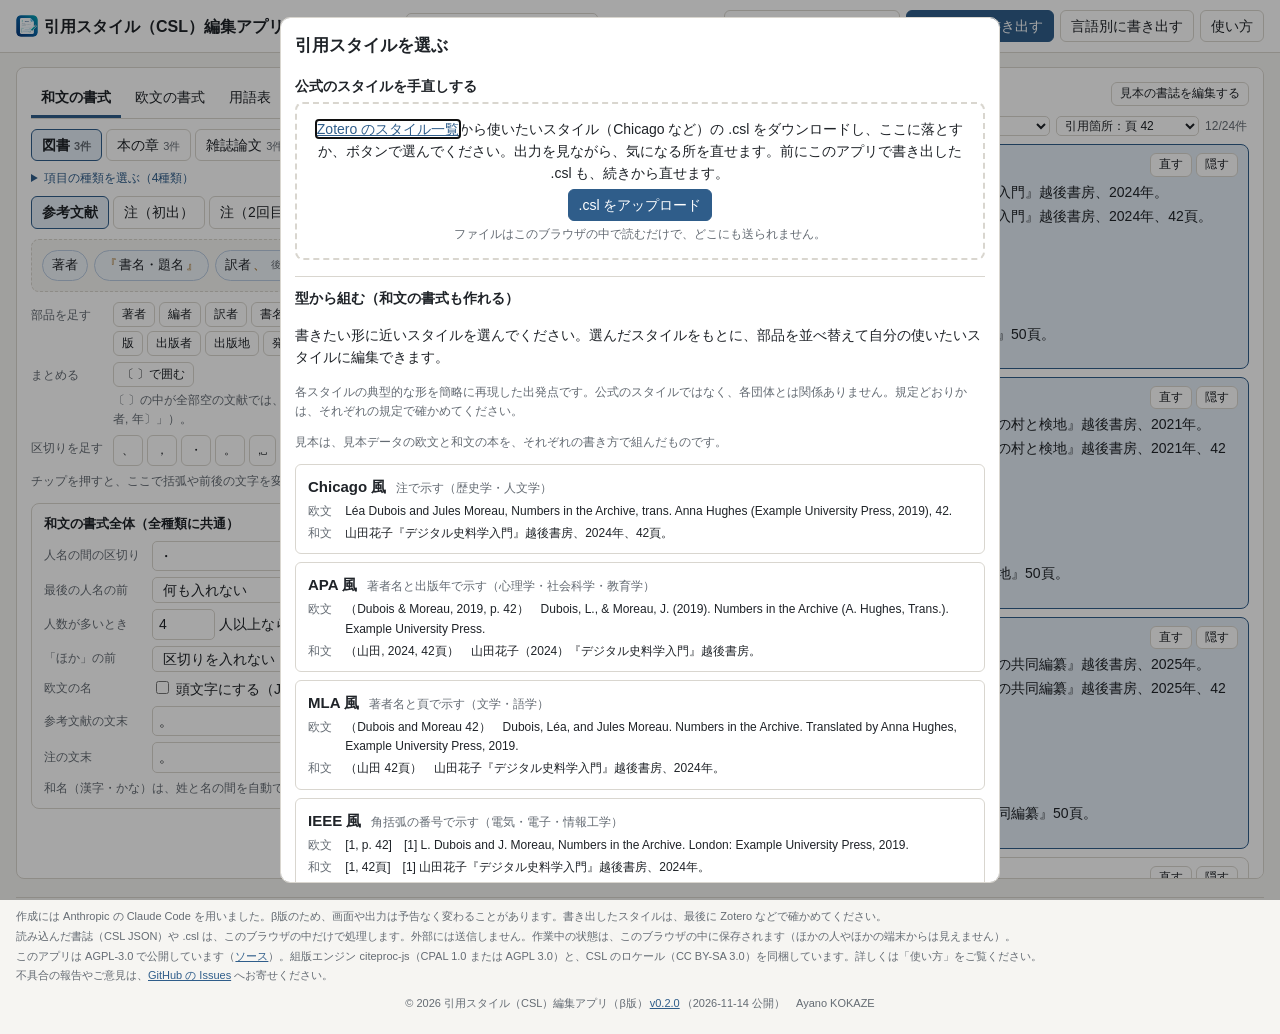
==== docs/index.html @ a0fafb73 "使い方をビルド不要の HTML ページ（docs/guide/）にし、v0.2.0 の五十音順に合わせる Marp の原稿は works 側のテーマが無いと組めず、Pages でも見られなかった。 d" ====
<!doctype html>
<html lang="ja">
<head>
<meta charset="utf-8">
<meta name="viewport" content="width=device-width, initial-scale=1">
<title>引用スタイル（CSL）編集アプリ（β版）</title>
<link rel="icon" type="image/svg+xml" href="[data-uri]">
<style>
:root {
  --bg: #f6f5f2;
  --panel: #ffffff;
  --ink: #1f2328;
  --muted: #646b73;
  --line: #d9d6cf;
  --accent: #2f5d8a;
  --accent-weak: #e3ecf5;
  --field: #eef3f8;
  --field-line: #b9cbe0;
  --sep: #f4efe4;
  --sep-line: #d8c9a6;
  --sel: #c2410c;
  --warn-bg: #fff4d6;
  --warn-ink: #7a5300;
  --err-bg: #fde8e8;
  --err-ink: #8a1f1f;
  --req: #c8102e;
  --ok: #2e7d4f;
  --aff: #9a5b00;
  font-family: "Hiragino Sans", "Hiragino Kaku Gothic ProN", "Noto Sans JP", "Yu Gothic UI", "Meiryo", sans-serif;
}
@media (prefers-color-scheme: dark) {
  :root {
    --bg: #1b1d20;
    --panel: #24272b;
    --ink: #e6e6e3;
    --muted: #a0a6ad;
    --line: #3a3e44;
    --accent: #7fb0e0;
    --accent-weak: #2a3846;
    --field: #263240;
    --field-line: #3f5a78;
    --sep: #3a3426;
    --sep-line: #6b5a35;
    --sel: #fb923c;
    --warn-bg: #3d3216;
    --warn-ink: #f3d27a;
    --err-bg: #452222;
    --err-ink: #f7b4b4;
    --req: #ff7a7a;
    --ok: #6fcf97;
    --aff: #f0b35a;
  }
}
* { box-sizing: border-box; }
body { margin: 0; background: var(--bg); color: var(--ink); font-size: 14px; line-height: 1.6; }
/* 中身が短いときもフッターを画面の下端に置く（長いときは中身の後ろに続く） */
body { min-height: 100vh; display: flex; flex-direction: column; }
body > main { flex: 1 0 auto; }
.site-footer { flex-shrink: 0; }
button, input, select { font: inherit; color: inherit; }
button {
  border: 1px solid var(--line); background: var(--panel); border-radius: 6px;
  padding: 4px 10px; cursor: pointer;
}
button:hover { border-color: var(--accent); }
button.primary { background: var(--accent); color: #fff; border-color: var(--accent); }
@media (prefers-color-scheme: dark) { button.primary { color: #10161c; } }
button:disabled { opacity: .45; cursor: default; }
input[type=text], input[type=number], select {
  border: 1px solid var(--line); background: var(--panel); border-radius: 5px; padding: 3px 6px;
}
input[type=number] { width: 4.5em; }
.muted { color: var(--muted); }
.small { font-size: 12px; }
code { background: var(--accent-weak); padding: 0 4px; border-radius: 3px; }

/* ---- 上の帯 ---- */
.topbar {
  display: flex; flex-wrap: wrap; align-items: center; gap: 10px 18px;
  padding: 10px 16px; background: var(--panel); border-bottom: 1px solid var(--line);
  position: sticky; top: 0; z-index: 5;
}
.brand { display: flex; flex-direction: column; line-height: 1.25; }
.brand-name { font-weight: 700; font-size: 16px; }
button.brand-name { border: none; background: none; padding: 0; color: inherit; cursor: pointer; text-align: left; }
.bib-order { margin: 10px 0; font-size: 13px; }
.bib-order summary { cursor: pointer; }
.bib-order ol { margin: 6px 0; padding-left: 2em; line-height: 1.6; }
.stack { display: flex; flex-direction: column; gap: 2px; }
.sub-author { display: flex; flex-wrap: wrap; gap: 4px; align-items: center; }
.sub-author input { width: 8em; }
.brand-icon { width: 22px; height: 22px; vertical-align: -5px; margin-right: 6px; border-radius: 5px; }
button.brand-name:hover { color: var(--accent); }
.beta { display: inline-block; margin-left: 4px; padding: 0 6px; border-radius: 4px; background: var(--warn-bg); color: var(--warn-ink); font-size: 11px; font-weight: 600; vertical-align: 2px; }
.brand-sub { font-size: 11px; color: var(--muted); }
.style-title { display: flex; align-items: center; gap: 6px; font-size: 12px; color: var(--muted); }
.style-title input { width: 16em; color: var(--ink); }
.style-title input.bad { background: var(--err-bg); color: var(--err-ink); }
.title-msg { color: var(--err-ink); }
.actions { display: flex; flex-wrap: wrap; gap: 6px; margin-left: auto; }

/* ---- フッター ---- */
.site-footer { margin: 4px 16px 0; padding: 10px 0 20px; border-top: 1px solid var(--line); font-size: 11px; color: var(--muted); line-height: 1.6; }
.site-footer p { margin: 0 0 2px; }
.site-footer b { color: var(--ink); font-weight: 600; }
.site-footer .copyright { text-align: center; margin-top: 10px; }
.link-btn { border: none; background: none; padding: 0 2px; font: inherit; color: var(--accent); cursor: pointer; text-decoration: underline; }
.changelog h3 { font-size: 15px; margin: 14px 0 4px; }
.changelog h4 { font-size: 13px; margin: 10px 0 2px; color: var(--muted); }
.changelog p, .changelog li { font-size: 13px; line-height: 1.6; }
.changelog ul { margin: 2px 0; padding-left: 1.4em; }
.site-footer a, .drop-zone a { color: var(--accent); }

/* ---- 2段組 ---- */
.layout { display: grid; grid-template-columns: minmax(0, 1.05fr) minmax(0, 1fr); align-content: start; gap: 14px; padding: 14px 16px; }
@media (max-width: 900px) { .layout { grid-template-columns: 1fr; } }
.editor, .preview { background: var(--panel); border: 1px solid var(--line); border-radius: 8px; padding: 12px 14px; min-width: 0; }
.preview { align-self: start; position: sticky; top: 72px; max-height: calc(100vh - 88px); overflow: auto; }
@media (max-width: 900px) { .preview { position: static; max-height: none; } }
.preview-head { display: flex; flex-wrap: wrap; align-items: baseline; gap: 6px 10px; }
.preview-head button { white-space: nowrap; }
.preview-head .filter { order: 10; flex-basis: 100%; }
.preview-head h2 { font-size: 15px; margin: 0 0 6px; }
h3 { font-size: 13px; margin: 14px 0 6px; }

/* ---- タブ ---- */
.panel-tabs, .type-tabs, .seg { display: flex; flex-wrap: wrap; gap: 4px; }
.panel-tabs { border-bottom: 1px solid var(--line); margin-bottom: 10px; }
.panel-tabs button {
  border: none; border-bottom: 3px solid transparent; border-radius: 0; background: none; padding: 6px 10px;
}
.panel-tabs button[aria-selected=true] { border-bottom-color: var(--accent); font-weight: 700; }
.seg button[aria-pressed=true], .type-tabs button[aria-pressed=true] {
  background: var(--accent-weak); border-color: var(--accent); font-weight: 600;
}
.type-tabs { margin: 0 0 8px; }
.seg { margin: 0 0 10px; }
.count { display: inline-block; min-width: 1.4em; margin-left: 4px; font-size: 11px; color: var(--muted); }

/* ---- チップ ---- */
.chip-row {
  display: flex; flex-wrap: wrap; align-items: center; gap: 6px; min-height: 52px;
  padding: 10px; border: 1px dashed var(--line); border-radius: 8px; background: var(--bg);
}
.chip {
  display: inline-flex; align-items: center; gap: 2px; padding: 4px 9px; border-radius: 16px;
  border: 1px solid var(--field-line); background: var(--field); cursor: grab; user-select: none; font-size: 13px;
}
.chip.sep { border-color: var(--sep-line); background: var(--sep); border-radius: 4px; padding: 4px 7px; font-family: ui-monospace, "SFMono-Regular", Menlo, monospace; }
.chip.idle { opacity: .4; text-decoration: line-through; }
.chip.selected { outline: 2px solid var(--sel); outline-offset: 1px; }
.chip.drop-before { box-shadow: -4px 0 0 var(--sel); }
.chip.drop-after { box-shadow: 4px 0 0 var(--sel); }
.chip .aff { color: var(--aff); }
.chip .tag { font-size: 10px; color: var(--muted); margin-left: 3px; }
.chip .it { font-style: italic; }
.empty-row { color: var(--muted); font-size: 12px; }

.palette { margin-top: 10px; display: grid; grid-template-columns: auto 1fr; gap: 6px 10px; align-items: start; }
.palette .lbl { font-size: 12px; color: var(--muted); padding-top: 4px; white-space: nowrap; }
.palette .btns { display: flex; flex-wrap: wrap; gap: 4px; }
.palette button { font-size: 12px; padding: 2px 8px; }
.palette input { width: 6em; }

.detail { margin-top: 12px; border: 1px solid var(--line); border-radius: 8px; padding: 10px 12px; }
.detail-head { display: flex; align-items: center; gap: 8px; margin-bottom: 8px; }
.detail-head b { font-size: 14px; }
.detail-head .spacer { flex: 1; }
.form-grid { display: grid; grid-template-columns: max-content 1fr; gap: 6px 12px; align-items: center; }
.form-grid > label:nth-child(odd) { font-size: 12px; color: var(--muted); }
.hint { font-size: 12px; color: var(--muted); margin: 6px 0 0; }

.card { border: 1px solid var(--line); border-radius: 8px; padding: 10px 12px; margin-top: 12px; }
.card h3 { margin-top: 0; }

/* ---- 用語表 ---- */
table.terms { border-collapse: collapse; width: 100%; }
table.terms th, table.terms td { border-bottom: 1px solid var(--line); padding: 4px 6px; text-align: left; }
table.terms th { font-size: 12px; color: var(--muted); font-weight: 600; }
table.terms input { width: 100%; }

/* ---- プレビュー ---- */
.item {
  border: 1px solid var(--line); border-radius: 8px; padding: 8px 10px; margin-top: 8px; cursor: pointer;
}
.item:hover { border-color: var(--accent); }
.item.current { border-color: var(--accent); background: var(--accent-weak); }
.item .meta { display: flex; flex-wrap: wrap; gap: 4px; margin-bottom: 4px; }
.badge { font-size: 11px; padding: 0 6px; border-radius: 10px; border: 1px solid var(--line); color: var(--muted); }
.badge.sys-ja { border-color: var(--field-line); }
.badge.sys-en { border-color: var(--sep-line); }
.out { display: grid; grid-template-columns: 9.5em 1fr; gap: 2px 8px; }
.out .k { font-size: 11px; color: var(--muted); padding-top: 2px; }
/* 注の見本の行は、名前の下に引いた箇所（42頁など）を添える */
.out .k .at { display: block; white-space: nowrap; }
.out .v { overflow-wrap: anywhere; }
.warn { background: var(--warn-bg); color: var(--warn-ink); border-radius: 5px; padding: 3px 8px; font-size: 12px; margin-top: 4px; }
.error { background: var(--err-bg); color: var(--err-ink); border-radius: 6px; padding: 6px 10px; font-size: 12px; white-space: pre-wrap; }

/* ---- ダイアログ ---- */
dialog { border: 1px solid var(--line); border-radius: 10px; background: var(--panel); color: var(--ink); max-width: 720px; width: calc(100% - 32px); }
dialog::backdrop { background: rgba(0, 0, 0, .35); }
dialog h2 { font-size: 17px; margin: 0 0 8px; }
.dlg-actions { display: flex; justify-content: flex-end; margin-top: 12px; }
.starter-list { display: grid; gap: 8px; }
.starter-list button { text-align: left; padding: 10px 12px; }
.starter-list b { display: block; font-size: 15px; }
.starter-list .how { font-size: 12px; font-weight: 400; color: var(--muted); margin-left: 10px; }
.starter-list .ex { display: grid; grid-template-columns: 2.6em 1fr; gap: 6px; font-size: 12px; margin-top: 3px; }
.starter-list .ex-k { color: var(--muted); }
.help-steps li { margin-bottom: 6px; }
.toast {
  position: fixed; bottom: 18px; left: 50%; transform: translateX(-50%); background: var(--ink); color: var(--panel);
  padding: 8px 16px; border-radius: 6px; font-size: 13px; z-index: 20;
}
.dlg-sec { font-size: 14px; margin: 16px 0 4px; padding-top: 10px; border-top: 1px solid var(--line); }
dialog form > .dlg-sec:first-of-type { border-top: none; padding-top: 0; }
.drop-zone { border: 2px dashed var(--line); border-radius: 8px; padding: 10px 14px; text-align: center; }
.drop-zone p { margin: 4px 0; }
.drop-zone.over { border-color: var(--accent); background: var(--accent-weak); }
.panel-tabs button.add-lang { margin-left: auto; color: var(--accent); font-size: 12px; }
.lang-list { margin: 6px 0; padding-left: 1.2em; }
.lang-list li { margin: 3px 0; }
.lang-add { margin-top: 6px; }
.preview-head .spacer, .item .meta .spacer { flex: 1; }
.small-btn { font-size: 12px; padding: 1px 8px; }
.item .meta { align-items: center; }
.item-grid { margin-top: 6px; }
.item-grid textarea { font: inherit; color: inherit; background: var(--panel); border: 1px solid var(--line); border-radius: 5px; padding: 3px 6px; width: 100%; resize: vertical; }
.item-grid input[type=text] { width: 100%; }
.item-grid [hidden] { display: none; }
.item-grid label.req::after { content: ' *'; color: var(--req); font-weight: 700; }
.req-mark { color: var(--req); font-weight: 700; }
.item-grid input.bad, .item-grid textarea.bad { background: var(--err-bg); border-color: var(--req); }
.item-list { display: flex; flex-direction: column; gap: 4px; max-height: 60vh; overflow: auto; margin-top: 6px; }
.item-pick { text-align: left; font-size: 13px; }
.item-pick.is-hidden { opacity: .6; }
.dlg-actions .spacer { flex: 1; }
.import-row { display: flex; align-items: center; gap: 10px; flex-wrap: wrap; margin: 6px 0 4px; }
.split-list { display: flex; flex-direction: column; gap: 6px; margin: 8px 0; }
.split-list label { display: flex; gap: 6px; align-items: baseline; }
.hidden-items { margin-top: 10px; font-size: 12px; }
.hidden-items summary { cursor: pointer; color: var(--muted); }
.hidden-items ul { list-style: none; padding: 0; margin: 6px 0 0; display: flex; flex-direction: column; gap: 4px; }
.hidden-items li { display: flex; align-items: center; justify-content: space-between; gap: 8px; }
.dlg-actions { gap: 6px; }
.filter { font-size: 12px; display: flex; flex-wrap: wrap; align-items: center; gap: 6px; }
.small-sel { font-size: 12px; padding: 1px 4px; }
.item[hidden] { display: none; }
.type-pick { flex-basis: 100%; margin-top: 4px; font-size: 12px; }
.type-pick summary { cursor: pointer; color: var(--accent); }
.type-check-grid { display: grid; grid-template-columns: repeat(auto-fill, minmax(11em, 1fr)); gap: 4px 12px; margin: 4px 0 6px; }
.type-check { display: flex; align-items: flex-start; gap: 4px; line-height: 1.4; }
.type-check input { margin-top: 2px; }
.type-note { display: block; font-size: 10.5px; color: var(--muted); }
.chip.grp { border-color: var(--sel); background: transparent; border-radius: 4px; padding: 4px 6px; color: var(--sel); font-weight: 700; }
.palette .hint { margin: 0; align-self: center; }
.chip.grp .grp-mark { font-size: 11px; }

/* ---- 公式のスタイルの手直し ---- */
.item.off .cslseg { cursor: pointer; border-radius: 3px; }
.item.off .cslseg:hover { background: var(--accent-weak); }
.item.off .cslseg.hl { background: var(--warn-bg); color: var(--warn-ink); box-shadow: 0 0 0 1px var(--warn-ink) inset; }
.item.off { cursor: default; }
.off-source { margin-bottom: 10px; }
.mode-tab { font-weight: 700; }
.tab-gap { display: inline-block; width: 1px; height: 1.4em; background: var(--line); margin: 0 6px; vertical-align: middle; }
.rebuild-banner { border: 1px solid var(--line); border-radius: 6px; padding: 8px 10px; background: var(--panel); }
.rebuild-diffs summary { cursor: pointer; font-size: 13px; margin: 4px 0; }
.rebuild-diff { border-top: 1px solid var(--line); padding: 6px 0; font-size: 13px; overflow-wrap: anywhere; }
.off-empty { border: 1px dashed var(--line); border-radius: 8px; padding: 10px 12px; margin: 8px 0 14px; }
.off-crumbs { display: flex; flex-wrap: wrap; align-items: center; gap: 2px; margin: 6px 0 2px; font-size: 12px; }
.off-crumbs .crumb { border: 1px solid var(--line); background: var(--panel); border-radius: 4px; padding: 1px 6px; font-size: 12px; }
.off-crumbs .crumb.on { border-color: var(--accent); background: var(--accent-weak); font-weight: 600; }
.off-actions { display: flex; flex-wrap: wrap; gap: 6px; margin: 10px 0 4px; }
.off-actions .danger { color: var(--err-ink); }
.off-edits { list-style: none; padding: 0; margin: 4px 0 8px; display: flex; flex-direction: column; gap: 4px; font-size: 13px; }
.off-edits li { display: flex; align-items: center; justify-content: space-between; gap: 8px; }

</style>
</head>
<body>
<header class="topbar">
  <div class="brand">
    <button id="btnBrand" type="button" class="brand-name" title="引用スタイルを選び直す（いまの編集は置き換わります）"><img class="brand-icon" src="[data-uri]" alt="" width="22" height="22">引用スタイル（CSL）編集アプリ <span class="beta">β版</span></button>
  </div>
  <label class="style-title">スタイル名
    <input id="styleTitle" type="text" placeholder="例：thesis_japanese_history" spellcheck="false" autocomplete="off">
    <span id="styleTitleMsg" class="title-msg" hidden></span>
  </label>
  <div class="actions">
    <button id="btnStarter" type="button" title="型を選ぶか、前に書き出した .csl を読み込みます（いまの編集は置き換わります）">引用スタイルを選び直す</button>
    <button id="btnExport" type="button" class="primary" title="和文と欧文を1つのスタイルで書き分けます（Zotero、LaTeX の citeproc-lua など）">多言語版を書き出す</button>
    <button id="btnExportSplit" type="button" title="書式ごとに別のスタイルを作ります（多言語に対応しないソフト向け）">言語別に書き出す</button>
    <button id="btnHelp" type="button">使い方</button>
  </div>
  <input id="fileItems" type="file" accept=".json,application/json" hidden>
  <input id="fileCsl" type="file" accept=".csl,.xml" hidden>
</header>

<main class="layout">
  <section class="editor" aria-label="書式の編集">
    <nav class="panel-tabs" id="panelTabs" role="tablist"></nav>
    <div id="panelBody"></div>
  </section>

  <section class="preview" aria-label="プレビュー">
    <div class="preview-head">
      <h2>プレビュー</h2>
      <span id="dataSource" class="muted"></span>
      <span class="spacer"></span>
      <span id="previewFilter" class="filter"></span>
      <button id="btnResetItems" type="button" class="small-btn" hidden>見本に戻す</button>
      <button id="btnAddItem" type="button" class="small-btn">見本の書誌を編集する</button>
    </div>
    <div id="previewError" class="error" hidden></div>
    <div id="previewList"></div>
  </section>
</main>

<footer class="site-footer">
  <p>作成には Anthropic の Claude Code を用いました。β版のため、画面や出力は予告なく変わることがあります。書き出したスタイルは、最後に Zotero などで確かめてください。</p>
  <p>読み込んだ書誌（CSL JSON）や .csl は、このブラウザの中だけで処理します。外部には送信しません。作業中の状態は、このブラウザの中に保存されます（ほかの人やほかの端末からは見えません）。</p>
  <p>このアプリは AGPL-3.0 で公開しています（<a href="https://github.com/ayanosk/csl-editor">ソース</a>）。組版エンジン citeproc-js（CPAL 1.0 または AGPL 3.0）と、CSL のロケール（CC BY-SA 3.0）を同梱しています。詳しくは「使い方」をご覧ください。</p>
  <p>不具合の報告やご意見は、<a href="https://github.com/ayanosk/csl-editor/issues" target="_blank" rel="noopener">GitHub の Issues</a> へお寄せください。</p>
  <p class="copyright">© 2026 引用スタイル（CSL）編集アプリ（β版）<button id="btnChangelog" type="button" class="link-btn" title="更新履歴を見る">v0.2.0</button>（2026-11-14 公開）　Ayano KOKAZE</p>
</footer>

<dialog id="dlgStarter">
  <form method="dialog">
    <h2>引用スタイルを選ぶ</h2>
    <h3 class="dlg-sec">公式のスタイルを手直しする</h3>
    <div id="cslDrop" class="drop-zone">
      <p><a href="https://www.zotero.org/styles" target="_blank" rel="noopener">Zotero のスタイル一覧</a>から使いたいスタイル（Chicago など）の .csl をダウンロードし、ここに落とすか、ボタンで選んでください。出力を見ながら、気になる所を直せます。前にこのアプリで書き出した .csl も、続きから直せます。</p>
      <button id="btnDlgLoadCsl" type="button" class="primary">.csl をアップロード</button>
      <p class="muted small">ファイルはこのブラウザの中で読むだけで、どこにも送られません。</p>
    </div>
    <h3 class="dlg-sec">型から組む（和文の書式も作れる）</h3>
    <p>書きたい形に近いスタイルを選んでください。選んだスタイルをもとに、部品を並べ替えて自分の使いたいスタイルに編集できます。</p>
    <p class="muted small">各スタイルの典型的な形を簡略に再現した出発点です。公式のスタイルではなく、各団体とは関係ありません。規定どおりかは、それぞれの規定で確かめてください。</p>
    <p class="muted small">見本は、見本データの欧文と和文の本を、それぞれの書き方で組んだものです。</p>
    <div id="starterList" class="starter-list"></div>
    <p class="muted small">どちらを選んでも、いまの編集は置き換わります。</p>
    <div class="dlg-actions"><button value="cancel">閉じる</button></div>
  </form>
</dialog>

<dialog id="dlgItemList">
  <form method="dialog">
    <h2 id="itemListTitle">見本の書誌を編集する</h2>
    <h3 class="dlg-sec">Zotero から自分の文献を取り込む</h3>
    <ol class="help-steps">
      <li>Zotero で使いたい文献を選び（Ctrl か ⌘ を押しながらで複数）、右クリックして「選択された項目をエクスポート...」を選びます。</li>
      <li>形式で「CSL JSON」を選んで保存します。文献のデータを、書式を付けずにそのまま書き出す形式で、Zotero が引用を組むときに使うのと同じ形です。</li>
      <li>下の「ファイルを選ぶ」で、保存したファイル（.json）を選びます。</li>
    </ol>
    <p class="import-row"><button type="button" id="btnPickItems" class="primary">ファイルを選ぶ</button>
      <span class="muted small">いまの文献と入れ替わります。ファイルはこのブラウザの中で読むだけで、どこにも送られません。</span></p>
    <h3 class="dlg-sec">文献を選んで直す</h3>
    <p class="hint">自分の分野の書誌に近づけると、プレビューでそのまま確かめられます。直した内容はこのブラウザの中にだけ保存され、Zotero のデータは変わりません。</p>
    <div id="itemList" class="item-list"></div>
    <div class="dlg-actions"><button type="button" id="btnNewItem">＋ 新しく入れる</button><span class="spacer"></span><button value="cancel">閉じる</button></div>
  </form>
</dialog>

<dialog id="dlgSplit">
  <form method="dialog">
    <h2>言語別に書き出す</h2>
    <p class="hint">書式ごとに、別々のスタイル（.csl）を作ります。pandoc など、言語による書き分けに対応しないソフトでも使えます。ただし1つのスタイルはすべての文献をその書式で組むので、和文と欧文が混ざった文献リストには「多言語版」を使ってください。Zotero では、多言語版でも和文と欧文を書き分けられます。</p>
    <div id="splitList" class="split-list"></div>
    <p id="splitFiles" class="hint"></p>
    <div class="dlg-actions"><button value="cancel">やめる</button><button type="button" id="btnDoSplit" class="primary">書き出す</button></div>
  </form>
</dialog>

<dialog id="dlgItem">
  <form method="dialog" id="itemForm"></form>
</dialog>

<dialog id="dlgChangelog">
  <form method="dialog">
    <h2>更新履歴</h2>
    <div class="changelog"><p>このアプリの版ごとの変更を記録します。新しい版が上です。</p>
<p><b>版の付け方</b>：β版の間は <code>0.機能.修正</code> とします。機能を足したら真ん中の数字を、不具合の修正だけなら末尾の数字を上げます。β版を外すときに <code>1.0.0</code> にします。アプリのフッターに出る版と日付は、この一覧のいちばん上の版から取ります。</p>
<h3>v0.2.0　2026-11-14</h3>
<h4>追加</h4>
<ul><li>
<b>五十音順に並べる</b>：和文の文献を、Zotero の「その他（Extra）」欄の1行目に入れた読みで並べる設定（全体の設定 → 参考文献の並び）。欧文の文献は Extra 欄を見ずに著者名で並べる。読みがない、または1行目が読みでない文献には、プレビューで警告を出す。
</li><li>
<b>参考文献の並び順を見る</b>：プレビューの下に、組版エンジンが並べた順の一覧を出す。
</li><li>
文献の編集画面に「その他（Extra）」欄。見本の和文の文献に読みを入れた。
</li></ul>
<h3>v0.1.0　2026-11-13</h3>
<p>β版として初めて公開した版です。</p>
<h4>できること</h4>
<ul><li>
<b>型から組む</b>：Chicago 風・APA 風・MLA 風・IEEE 風の4つの型から始め、資料の種類（図書・本の章・雑誌論文・ウェブページなど）ごとに、参考文献と注（または本文中の引用）の並びを部品（チップ）で作る。
</li><li>
<b>和文と欧文の書き分け</b>：和文・欧文（とフランス語など足した言語）で別々の書式を持ち、Zotero の「言語」欄で振り分ける。多言語版（1つのスタイルで書き分ける）と、言語別（書式ごとに1つずつ）の2通りで書き出せる。
</li><li>
<b>公式のスタイルを手直しする</b>：Zotero のスタイル一覧の .csl を読み込んで直す。
<ul><li>
微調整：出力を押して、元の書き方にそのまま手を入れる。
</li><li>
大幅修正：元のスタイルを部品に移し、資料の種類ごとに自由に組み直す。和文の書式も入るので多言語版にできる。元のスタイルとの一致を見本ごとに示し、作者・ライセンスの表示と元のスタイルの記録（template）を保つ。
</li></ul>
</li><li>
<b>自分の文献で試す</b>：Zotero から書き出した書誌（CSL JSON）を読み込んでプレビューする。
</li><li>
<b>2回目以降の注</b>：直前と同じ文書（同上）と、別の文書を挟んだ場合（短縮形）を書き分ける。
</li><li>
<b>引用箇所</b>：頁のほか、章・節（第二章、2章2節なども）で組む。
</li><li>
<b>細かな設定</b>：「ほか」の前の区切り、欧文の姓（大文字・スモールキャピタル）、同じ著者の2件目以降（——— など）、DOI の書き方、頁の範囲の区切り、用語表。
</li></ul>
<h4>公開までの経過</h4>
<ul><li>
2026-11-12：型から組む版を作る。引用箇所を章・節でも組めるようにする。公式のスタイルを手直しする仕組み（微調整）を作る。
</li><li>
2026-11-13：大幅修正、アイコン、フッターの表示、問い合わせ先（Issues）を加え、全体の重複を整理する。
</li></ul></div>
    <p class="muted small">この HTML を組んだ日：2026-11-18。不具合の報告やご意見は、<a href="https://github.com/ayanosk/csl-editor/issues" target="_blank" rel="noopener">GitHub の Issues</a> へお寄せください。</p>
    <div class="dlg-actions"><button value="cancel">閉じる</button></div>
  </form>
</dialog>

<dialog id="dlgHelp">
  <form method="dialog">
    <h2>使い方</h2>
    <p>画面の図つきの説明は、<a href="https://ayanosk.github.io/csl-editor/guide/" target="_blank" rel="noopener">使い方のページ</a>にあります。</p>
    <ol class="help-steps">
      <li><b>公式のスタイルを手直しする</b>：<a href="https://www.zotero.org/styles" target="_blank" rel="noopener">Zotero のスタイル一覧</a>からダウンロードした .csl を、最初の画面でアップロードします。左の上で「微調整」と「大幅修正」を選べます。<b>微調整</b>では、元のスタイルの書き方にそのまま手を入れます。右のプレビューで直したい箇所を押すと、その部品と、同じ部品から出ている所がすべて光り、左で前後の文字・区切り・斜体などを直したり、出さないようにしたり、隣の部品と入れ替えたりできます。手を入れた箇所は一覧になり、1件ずつ元に戻せます。<b>大幅修正</b>では、元のスタイルを部品（チップ）に移し、下の「部品を並べる」と同じように、資料の種類ごとに部品を足したり並べ替えたりできます。和文の書式も入るので、多言語版を作れます。元のスタイルと出力が違う見本は、上の帯に一覧で出ます。元のスタイルの手を入れていない部分は、そのまま残ります。</li>
      <li><b>引用スタイルを選ぶ</b>：最初に開く画面です（あとから「引用スタイルを選び直す」かアプリ名を押すと、また開きます。いまの編集は置き換わります）。Chicago 風・APA 風・MLA 風・IEEE 風から、書きたい形に近いものを選びます。各スタイルの典型的な形を簡略に再現した出発点です。公式のスタイルではなく、各団体とは関係ありません。規定どおりかは、それぞれの規定で確かめてください。前に書き出した .csl があれば、それを読み込んで続きから直せます。</li>
      <li><b>自分の文献で試す</b>：プレビューの「見本の書誌を編集する」から、Zotero の文献を取り込めます。Zotero で文献を選んで右クリック →「選択された項目をエクスポート...」→ 形式「CSL JSON」で保存したファイルを選ぶと、自分の文献でプレビューできます。読み込まなければ見本データで練習できます。プレビューの「見本の書誌を編集する」で文献を選んで直すことも、新しく入れることもできます。各文献の「直す」でも書き換えられます。「隠す」はその文献をプレビューに出さないだけで、データは残ります（プレビューの下の「隠した文献」から戻せます）。「参考文献を作成」でコピーした文章は使えません（整形済みの文字なので、組み直せないため）。</li>
      <li><b>部品を並べる</b>：左の「和文の書式」「欧文の書式」で、資料の種類ごとに部品（チップ）を並べます。チップはドラッグか ← → で動かせます。押すと、括弧や前後の文字を変えられます。資料の種類は、図書・本の章・雑誌論文・ウェブページが既定です。学位論文や新聞記事などを別の並びで組みたいときは、「項目の種類を選ぶ」でチェックを入れます。チェックの無い種類は「その他」の並びで組みます。</li>
      <li><b>区切り</b>：チップの間には区切り（、 , . など）を置きます。区切りは両側に部品があるときだけ出ます。部品が空の文献では、<b>その部品と、その前の区切りが消えます</b>。</li>
      <li><b>まとめる</b>：「〔 〕で囲む」で部品をまとめると、中が全部空の文献では、まとまりごと消えます。たとえば「書名. 〔訳者, 出版者, 年〕」とまとめれば、訳者のいない本でも「書名. 出版者, 年」になります。括弧（ ）は、まとまりの前後に付けると、中身が無いときに空の括弧が残りません。Zotero の公開スタイルも、同じ仕組み（CSL の group）で空欄を処理しています。</li>
      <li><b>書き出す</b>：スタイル名は半角の英字・数字と <code>_</code> <code>-</code> <code>.</code> <code>( )</code> と空白で付けます（日本語は使えません）。型から始めたときのスタイル名は My_Chicago_style のようになります。前に書き出した .csl を読み込むと、ファイル名に _edited を付けた名前になり、ID も新しくなります（Zotero では元のスタイルと別に入ります。_edited の付いたものをもう一度読み込んで直したときは、名前も ID もそのままなので、Zotero では同じスタイルの更新になります）。ふつうは「多言語版を書き出す」で、和文と欧文を1つのスタイルで書き分けます。Zotero でも、文献の「言語」欄に <code>ja</code> や <code>en</code> が入っていれば、そのまま書き分けます（入れるときに確認の画面が出る場合があります。OK で入れられます）。言語による書き分けに対応しないソフト（pandoc など）で使うときは「言語別に書き出す」で、書式ごとのスタイルを作ります（2つ以上選ぶと zip にまとめます）。保存したら、Zotero の 設定 → 引用 →「＋」から入れます。</li>
    </ol>
    <h3>和文と欧文</h3>
    <p>どちらの書式で組むかは、Zotero の「言語」欄で決まります。<code>ja</code> なら和文、<code>en</code> <code>fr</code> <code>de</code> などなら欧文です。欄が空の文献は和文の書式で組みます。プレビューに警告が出たら、Zotero で言語欄を直してください。</p>
    <p>多言語版は、Zotero（Word・Google ドキュメントのプラグイン）でも、LaTeX の citation-style-language パッケージ（citeproc-lua）でも、言語欄に従って書き分けます。pandoc は言語による書き分けを読めないので、「言語別に書き出す」で作ったスタイルを使います。</p>
    <p>英語は「欧文の書式」が既定です。フランス語の文献は « » や「et」で組みたい、など言語ごとに変えたいときは、「＋ 言語ごとの書式」から言語コード（<code>fr</code> <code>de</code> など）を入れて足します。その言語の文献だけが、足した書式で組まれます。</p>
    <h3>2回目以降の注</h3>
    <p>注形式では、「注（2回目以降）」と「注（直前と同じ文書）」の並びを別に作れます。間に別の注を挟んで同じ文書を引くと短縮形（山田『デジタル史料学入門』50頁）、直前の注と同じ文書なら「同上」（頁も同じなら「同上。」、頁が違えば「同上、45頁。」）になります。短縮形の題名には Zotero の「短いタイトル」欄が使われます。書き分けは「全体の設定」で切れます。</p>
    <h3>五十音順に並べる</h3>
    <p>Zotero には読みの欄がないので、「その他（Extra）」欄で代用します。和文の文献の Extra 欄の<b>1行目</b>に、著者の読みをひらがなで入れ（例：<code>やまだ はなこ</code>）、「全体の設定」の「参考文献の並び」で「読みで五十音順に並べる」を選びます。Extra 欄は、組版エンジンには CSL の <code>note</code> として渡ります。</p>
    <ul>
      <li>読みのない和文の文献は、読みのある文献の後ろに、著者名の文字コード順で並びます。プレビューに警告が出ます。</li>
      <li>Extra 欄の1行目に別の文字（<code>Citation Key: …</code> など）があると、その文字で並びます。<code>original-date: 1990</code> のような CSL の変数の行は、先にあっても飛ばされます。</li>
      <li>欧文の文献は、Extra 欄を見ずに著者名で並べます。</li>
      <li>並び順は、プレビューの下の「参考文献の並び順を見る」で確かめられます。</li>
    </ul>
    <h3>CSL ではできないこと</h3>
    <ul>
      <li><b>読みの欄を持つこと</b>：Zotero と CSL には読みの欄がないので、上のように Extra 欄で代用します（読みを持てる Jurism という派生版もあります）。</li>
    </ul>
    <h3>このアプリについて</h3>
    <p class="muted small">組版エンジンは citeproc-js 2.4.63（© 2009-2019 Frank Bennett、CPAL 1.0 または AGPL 3.0 の選択）。Zotero が中で使っているのと同じ版のエンジンですが、Zotero 側で手が入っているので、細かい出力が違うことがあります。最後は Zotero に入れて確かめてください。ロケールは CSL プロジェクトの locales-*.xml（日・英・仏・独・伊・西・蘭・葡・羅・露、CC BY-SA 3.0）。ライセンスの全文と、埋め込んだソースは、この HTML ファイルの中にそのまま入っています。作業中の状態はこのブラウザの中にだけ保存され、どこにも送られません。</p>
    <div class="dlg-actions"><button value="cancel">閉じる</button></div>
  </form>
</dialog>

<script>
/*
citeproc-js 2.4.63 (https://github.com/Juris-M/citeproc-js)

	Copyright (c) 2009-2019 Frank Bennett

	This program is free software: you can redistribute it and/or
	modify it under EITHER

      * the terms of the Common Public Attribution License (CPAL) as
	    published by the Open Source Initiative, either version 1 of
	    the CPAL, or (at your option) any later version; OR

      * the terms of the GNU Affero General Public License (AGPL)
        as published by the Free Software Foundation, either version
        3 of the AGPL, or (at your option) any later version.

	This program is distributed in the hope that it will be useful,
	but WITHOUT ANY WARRANTY; without even the implied warranty of
	MERCHANTABILITY or FITNESS FOR A PARTICULAR PURPOSE.  See the GNU
	Affero General Public License for more details.

	You should have received copies of the Common Public Attribution
    License and of the GNU Affero General Public License along with
    this program.  If not, see <https://opensource.org/licenses/> or
    <http://www.gnu.org/licenses/> respectively.

*/
(function () {
var module = { exports: {} };
var exports = module.exports;
/*
Copyright (c) 2009-2019 Frank Bennett

	This program is free software: you can redistribute it and/or
	modify it under EITHER

      * the terms of the Common Public Attribution License (CPAL) as
	    published by the Open Source Initiative, either version 1 of
	    the CPAL, or (at your option) any later version; OR

      * the terms of the GNU Affero General Public License (AGPL)
        as published by the Free Software Foundation, either version
        3 of the AGPL, or (at your option) any later version.

	This program is distributed in the hope that it will be useful,
	but WITHOUT ANY WARRANTY; without even the implied warranty of
	MERCHANTABILITY or FITNESS FOR A PARTICULAR PURPOSE.  See the GNU
	Affero General Public License for more details.

	You should have received copies of the Common Public Attribution
    License and of the GNU Affero General Public License along with
    this program.  If not, see <https://opensource.org/licenses/> or
    <http://www.gnu.org/licenses/> respectively.
*/
/*global CSL: true */

/**
 * A Javascript implementation of the CSL citation formatting language.
 *
 * <p>A configured instance of the process is built in two stages,
 * using {@link CSL.Core.Build} and {@link CSL.Core.Configure}.
 * The former sets up hash-accessible locale data and imports the CSL format file
 * to be applied to the citations,
 * transforming it into a one-dimensional token list, and
 * registering functions and parameters on each token as appropriate.
 * The latter sets jump-point information
 * on tokens that constitute potential branch
 * points, in a single back-to-front scan of the token list.
 * This
 * yields a token list that can be executed front-to-back by
 * body methods available on the
 * {@link CSL.Engine} class.</p>
 *
 * <p>This top-level {@link CSL} object itself carries
 * constants that are needed during processing.</p>
 * @namespace A CSL citation formatter.
 */

// IE6 does not implement Array.indexOf().
// IE7 neither, according to rumour.


// Potential skip words:
// under; along; out; between; among; outside; inside; amid; amidst; against; toward; towards.
// See https://forums.zotero.org/discussion/30484/?Focus=159613#Comment_159613

'use strict';


var CSL = {

    PROCESSOR_VERSION: "1.4.61",

    error: function(str) { // default error function
        if ("undefined" === typeof Error) {
            throw new Error("citeproc-js error: " + str);
        } else {
            throw "citeproc-js error: " + str;
        }
    },
    debug: function(str) { // default debug function
        if ("undefined" === typeof console) {
            dump("CSL: " + str + "\n");
        } else {
            console.log("citeproc-js warning: " + str);
        }
    },

    toLocaleUpperCase(str) {
        var arr = this.tmp.lang_array;
        try {
            str = str.toLocaleUpperCase(arr);
        } catch (e) {
            str = str.toUpperCase();
        }
        return str;
    },

    toLocaleLowerCase(str) {
        var arr = this.tmp.lang_array;
        try {
            str = str.toLocaleLowerCase(arr);
        } catch (e) {
            str = str.toLowerCase();
        }
        return str;
    },

    LOCATOR_LABELS_REGEXP: new RegExp("^((vrs|sv|subpara|op|subch|add|amend|annot|app|art|bibliog|bk|ch|cl|col|cmt|dec|dept|div|ex|fig|fld|fol|n|hypo|illus|intro|l|no|p|pp|para|pt|pmbl|princ|pub|r|rn|sched|sec|ser|subdiv|subsec|supp|tbl|tit|vol)\\.)\\s+(.*)"),

    STATUTE_SUBDIV_PLAIN_REGEX: /(?:(?:^| )(?:vrs|sv|subpara|op|subch|add|amend|annot|app|art|bibliog|bk|ch|cl|col|cmt|dec|dept|div|ex|fig|fld|fol|n|hypo|illus|intro|l|no|p|pp|para|pt|pmbl|princ|pub|r|rn|sched|sec|ser|subdiv|subsec|supp|tbl|tit|vol)\. *)/,
    STATUTE_SUBDIV_PLAIN_REGEX_FRONT: /(?:^\s*[.,;]*\s*(?:vrs|sv|subpara|op|subch|add|amend|annot|app|art|bibliog|bk|ch|cl|col|cmt|dec|dept|div|ex|fig|fld|fol|n|hypo|illus|intro|l|no|p|pp|para|pt|pmbl|princ|pub|r|rn|sched|sec|ser|subdiv|subsec|supp|tbl|tit|vol)\. *)/,
 
    STATUTE_SUBDIV_STRINGS: {
        "vrs.": "verse",
		"sv.": "sub-verbo",
        "subpara.": "subparagraph",
        "op.": "opus",
        "subch.": "subchapter",
        "add.": "addendum",
        "amend.": "amendment",
        "annot.": "annotation",
        "app.": "appendix",
        "art.": "article",
        "bibliog.": "bibliography",
        "bk.": "book",
        "ch.": "chapter",
        "cl.": "clause",
        "col.": "column",
        "cmt.": "comment",
        "dec.": "decision",
        "dept.": "department",
        "ex.": "example",
        "fig.": "figure",
        "fld.": "field",
        "fol.": "folio",
        "n.": "note",
        "hypo.": "hypothetical",
        "illus.": "illustration",
        "intro.": "introduction",
        "l.": "line",
        "no.": "issue",
        "p.": "page",
        "pp.": "page",
        "para.": "paragraph",
        "pt.": "part",
        "pmbl.": "preamble",
        "princ.": "principle",
        "pub.": "publication",
        "r.": "rule",
        "rn.": "randnummer",
        "sched.": "schedule",
        "sec.": "section",
        "ser.": "series,",
        "subdiv.": "subdivision",
        "subsec.": "subsection",
        "supp.": "supplement",
        "tbl.": "table",
        "tit.": "title",
        "vol.": "volume"
    },
    STATUTE_SUBDIV_STRINGS_REVERSE: {
        "verse": "vrs.",
		"sub-verbo": "sv.",
        "sub verbo": "sv.",
        "subparagraph": "subpara.",
        "opus": "op.",
        "subchapter": "subch.",
        "addendum": "add.",
        "amendment": "amend.",
        "annotation": "annot.",
        "appendix": "app.",
        "article": "art.",
        "bibliography": "bibliog.",
        "book": "bk.",
        "chapter": "ch.",
        "clause": "cl.",
        "column": "col.",
        "comment": "cmt.",
        "decision": "dec.",
        "department": "dept.",
        "example": "ex.",
        "figure": "fig.",
        "field": "fld.",
        "folio": "fol.",
        "note": "n.",
        "hypothetical": "hypo.",
        "illustration": "illus.",
        "introduction": "intro.",
        "line": "l.",
        "issue": "no.",
        "page": "p.",
        "paragraph": "para.",
        "part": "pt.",
        "preamble": "pmbl.",
        "principle": "princ.",
        "publication": "pub.",
        "rule": "r.",
        "randnummer": "rn.",
        "schedule": "sched.",
        "section": "sec.",
        "series,": "ser.",
        "subdivision": "subdiv.",
        "subsection": "subsec.",
        "supplement": "supp.",
        "table": "tbl.",
        "title": "tit.",
        "volume": "vol."
    },

    LOCATOR_LABELS_MAP: {
        "vrs": "verse",
		"sv": "sub-verbo",
        "subpara": "subparagraph",
        "op": "opus",
        "subch": "subchapter",
        "add": "addendum",
        "amend": "amendment",
        "annot": "annotation",
        "app": "appendix",
        "art": "article",
        "bibliog": "bibliography",
        "bk": "book",
        "ch": "chapter",
        "cl": "clause",
        "col": "column",
        "cmt": "comment",
        "dec": "decision",
        "dept": "department",
        "ex": "example",
        "fig": "figure",
        "fld": "field",
        "fol": "folio",
        "n": "note",
        "hypo": "hypothetical",
        "illus": "illustration",
        "intro": "introduction",
        "l": "line",
        "no": "issue",
        "p": "page",
        "pp": "page",
        "para": "paragraph",
        "pt": "part",
        "pmbl": "preamble",
        "princ": "principle",
        "pub": "publication",
        "r": "rule",
        "rn": "randnummer",
        "sched": "schedule",
        "sec": "section",
        "ser": "series,",
        "subdiv": "subdivision",
        "subsec": "subsection",
        "supp": "supplement",
        "tbl": "table",
        "tit": "title",
        "vol": "volume"
    },
    MODULE_MACROS: {
        "juris-pretitle": true,
        "juris-title": true,
        "juris-pretitle-short": true,
        "juris-title-short": true,
        "juris-main": true,
        "juris-main-short": true,
        "juris-tail": true,
        "juris-tail-short": true,
        "juris-locator": true
    },
    MODULE_TYPES: {
        "legal_case": true,
        "legislation": true,
        "bill": true,
        "hearing": true,
        "gazette": true,
        "report": true,
        "regulation": true,
        "standard": true,
        "patent": true,
        "locator": true
    },
    checkNestedBrace: function(state) {
        if (state.opt.xclass === "note") {
            this.depth = 0;
            this.update = function(str) {
                
                // Receives affix string, returns with flipped parens.
                
                var str = str ? str : "";
                var lst = str.split(/([\(\)])/);
                for (var i=1,ilen=lst.length;i<ilen;i += 2) {
                    if (lst[i] === "(") {
                        if (1 === (this.depth % 2)) {
                            lst[i] = "[";
                        }
                        this.depth += 1;
                    } else if (lst[i] === ")") {
                        if (0 === (this.depth % 2)) {
                            lst[i] = "]";
                        }
                        this.depth -= 1;
                    }
                }
                var ret = lst.join("");
                return ret;
            };
        } else {
            this.update = function(str) {
                return str;
            };
        }
    },

    MULTI_FIELDS: ["event", "publisher", "publisher-place", "event-place", "title", "container-title", "collection-title", "authority","genre","title-short","medium","country","jurisdiction","archive","archive-place"],

    LangPrefsMap: {
        "title":"titles",
        "title-short":"titles",
        "event":"titles",
        "genre":"titles",
        "medium":"titles",
        "container-title":"journals",
        "collection-title":"titles",
        "archive":"journals",
        "publisher":"publishers",
        "authority":"publishers",
        "publisher-place": "places",
        "event-place": "places",
        "archive-place": "places",
        "jurisdiction": "places",
        "number": "places",
        "edition":"places",
        "issue":"places",
        "volume":"places"
    },

    AbbreviationSegments: function () {
        this["container-title"] = {};
        this["collection-title"] = {};
        this["institution-entire"] = {};
        this["institution-part"] = {};
        this.nickname = {};
        this.number = {};
        this.title = {};
        this.place = {};
        this.hereinafter = {};
        this.classic = {};
        this["container-phrase"] = {};
        this["title-phrase"] = {};
    },

    getAbbrevsDomain: function (state, country, lang) {
		var domain = null;
        if (state.opt.availableAbbrevDomains && country && country !== "default") {
	        var globalDomainPreference = state.locale[state.opt.lang].opts["jurisdiction-preference"];
		    var itemDomainPreference = null;
		    if (state.locale[lang]) {
			    itemDomainPreference = state.locale[lang].opts["jurisdiction-preference"];
		    }
		    if (itemDomainPreference) {
			    for (var j=itemDomainPreference.length-1; j > -1; j--) {
				    if (state.opt.availableAbbrevDomains[country].indexOf(itemDomainPreference[j]) > -1) {
					    domain = itemDomainPreference[j];
					    break;
				    }
			    }
		    }
		    if (!domain && globalDomainPreference) {
			    for (var j=globalDomainPreference.length-1; j > -1; j--) {
				    if (state.opt.availableAbbrevDomains[country].indexOf(globalDomainPreference[j]) > -1) {
					    domain = globalDomainPreference[j];
					    break;
				    }
			    }
		    }
        }
        return domain;
    },
    
    FIELD_CATEGORY_REMAP: {
        "title": "title",
        "container-title": "container-title",
        "collection-title": "collection-title",
        "country": "place",
        "number": "number",
        "place": "place",
        "archive": "container-title",
        "title-short": "title",
        "genre": "title",
        "event": "title",
        "medium": "title",
		"archive-place": "place",
		"publisher-place": "place",
		"event-place": "place",
		"jurisdiction": "place",
		"language-name": "place",
		"language-name-original": "place",
        "call-number": "number",
        "chapter-number": "number",
        "collection-number": "number",
        "edition": "number",
        "page": "number",
        "issue": "number",
        "locator": "number",
        "locator-extra": "number",
        "number-of-pages": "number",
        "number-of-volumes": "number",
        "volume": "number",
        "citation-number": "number",
        "publisher": "institution-part"
    },
    
    parseLocator: function(item) {
        if (this.opt.development_extensions.locator_date_and_revision) {
            // Break out locator elements if necessary
            if (item.locator) {
                item.locator = "" + item.locator;
                var idx = item.locator.indexOf("|");
                if (idx > -1) {
                    var raw_locator = item.locator;
                    item.locator = raw_locator.slice(0, idx);
                    raw_locator = raw_locator.slice(idx + 1);
                    var m = raw_locator.match(/^([0-9]{4}-[0-9]{2}-[0-9]{2}).*/);
                    if (m) {
                        item["locator-date"] = this.fun.dateparser.parseDateToObject(m[1]);
                        raw_locator = raw_locator.slice(m[1].length);
                    }
                    item["locator-extra"] = raw_locator.replace(/^\s+/, "").replace(/\s+$/, "");
                }
            }
        }
        if (item.locator) {
            item.locator = ("" + item.locator).replace(/\s+$/, '');
        }
        return item;
    },

    normalizeLocaleStr: function(str) {
        if (!str) {
            return;
        }
        var lst = str.split('-');
        lst[0] = lst[0].toLowerCase();
        if (lst[1]) {
            lst[1] = lst[1].toUpperCase();
        }
        return lst.join("-");
    },

    parseNoteFieldHacks: function(Item, validFieldsForType, allowDateOverride) {
        if ("string" !== typeof Item.note) {
            return;
        }
        var elems = [];
        var lines = Item.note.split('\n');
        // Normalize entries
        for (var i=0, ilen=lines.length; i<ilen; i++) {
            var line = lines[i];
            var elems = [];
            var m = line.match(CSL.NOTE_FIELDS_REGEXP);
            if (m) {
                var splt = line.split(CSL.NOTE_FIELDS_REGEXP);
                for (var j=0,jlen=(splt.length-1);j<jlen;j++) {
                    elems.push(splt[j]);
                    elems.push(m[j]);
                }
                elems.push(splt[splt.length-1]);
                for (var j=1,jlen=elems.length;j<jlen;j += 2) {
                    // Abort conversions if preceded by unparseable text
                    if (elems[j-1].trim() && (i>0 || j>1) && !elems[j-1].match(CSL.NOTE_FIELD_REGEXP)) {
                        break;
                    } else {
                        elems[j] = '\n' + elems[j].slice(2,-1).trim() + '\n';
                    }
                }
                lines[i] = elems.join('');
            }
        }
        // Resplit
        lines = lines.join('\n').split('\n');
        var offset = 0;
        var names = {};
        for (var i=0,ilen=lines.length;i<ilen;i++) {
            var line = lines[i];
            var mm = line.match(CSL.NOTE_FIELD_REGEXP);
            if (!line.trim()) {
                continue;
            } else if (!mm) {
                if (i === 0) {
                    continue;
                } else {
                    offset = i;
                    break;
                }
            }
            var key = mm[1];
            var val = mm[2].replace(/^\s+/, "").replace(/\s+$/, "");
            if (key === "type") {
                Item.type = val;
                lines[i] = "";
            } else if (CSL.DATE_VARIABLES.indexOf(key.replace(/^alt-/, "")) > -1) {
                if (!Item[key] || allowDateOverride) {
                    Item[key] = CSL.DateParser.parseDateToArray(val);
                    if (!validFieldsForType || (validFieldsForType[key] && this.isDateString(val))) {
                        lines[i] = "";
                    }
                }
            } else if (!Item[key]) {
                if (CSL.NAME_VARIABLES.indexOf(key.replace(/^alt-/, "")) > -1) {
                    if (!names[key]) {
                        names[key] = [];
                    }
                    var lst = val.split(/\s*\|\|\s*/);
                    if (lst.length === 1) {
                        names[key].push({literal:lst[0]});
                    } else if (lst.length === 2) {
                        var name = {family:lst[0],given:lst[1]};
                        CSL.parseParticles(name);
                        names[key].push(name);
                    }
                } else {
                    Item[key] = val;
                }
                if (!validFieldsForType || validFieldsForType[key]) {
                    lines[i] = "";
                }
            }
        }
        for (var key in names) {
            Item[key] = names[key];
        }
        // Final cleanup for validCslFields only: eliminate blank lines, add blank line to text
        if (validFieldsForType) {
            if (lines[offset].trim()) {
                lines[offset] = '\n' + lines[offset];
            }
            for (var i=offset-1;i>-1;i--) {
                if (!lines[i].trim()) {
                    lines = lines.slice(0, i).concat(lines.slice(i + 1));
                }
            }
        }
        Item.note = lines.join("\n").trim();
    },

    checkPrefixSpaceAppend: function (state, prefix) {
        if (!prefix) {
            prefix = "";
        }
        var sp = "";
        // We need the raw string, without decorations
        // of any kind. Markup scheme is known, though, so
        // markup can be safely stripped at string level.
        //
        // U+201d = right double quotation mark
        // U+2019 = right single quotation mark
        // U+00bb = right double angle bracket (guillemet)
        // U+202f = non-breaking thin space
        // U+00a0 = non-breaking space
        var test_prefix = prefix.replace(/<[^>]+>/g, "").replace(/["'\u201d\u2019\u00bb\u202f\u00a0 ]+$/g,"");
        var test_char = test_prefix.slice(-1);
        if (test_prefix.match(CSL.ENDSWITH_ROMANESQUE_REGEXP)) {
            sp = " ";
        } else if (CSL.TERMINAL_PUNCTUATION.slice(0,-1).indexOf(test_char) > -1) {
            sp = " ";
        } else if (test_char.match(/[\)\],0-9]/)) {
            sp = " ";
        }
        // Protect against double spaces, which would trigger an extra,
        // explicit, non-breaking space.
        var prefix = (prefix + sp).replace(/\s+/g, " ");
        return prefix;
    },

    checkIgnorePredecessor: function(state, prefix) {
        var ignorePredecessor = false;
        var test_prefix = prefix.replace(/<[^>]+>/g, "").replace(/["'\u201d\u2019\u00bb\u202f\u00a0 ]+$/g,"");
        var test_char = test_prefix.slice(-1);
        if (CSL.TERMINAL_PUNCTUATION.slice(0,-1).indexOf(test_char) > -1 && prefix.trim().indexOf(" ") > -1) {
            state.tmp.term_predecessor = false;
            return true;
        }
        return false;
    },

    checkSuffixSpacePrepend: function(state, suffix) {
        if (!suffix) {
            return "";
        }
        if (suffix.match(CSL.STARTSWITH_ROMANESQUE_REGEXP) || ['[','('].indexOf(suffix.slice(0,1)) > -1) {
            suffix = " " + suffix;
        }
        return suffix;
    },
    
    GENDERS: ["masculine", "feminine"],
    
    ERROR_NO_RENDERED_FORM: 1,

    PREVIEW: "Just for laughs.",
    ASSUME_ALL_ITEMS_REGISTERED: 2,

    START: 0,
    END: 1,
    SINGLETON: 2,

    SEEN: 6,
    SUCCESSOR: 3,
    SUCCESSOR_OF_SUCCESSOR: 4,
    SUPPRESS: 5,

    SINGULAR: 0,
    PLURAL: 1,

    LITERAL: true,

    BEFORE: 1,
    AFTER: 2,

    DESCENDING: 1,
    ASCENDING: 2,

    PRIMARY: 1,
    SECONDARY: 2,
    
    POSITION_FIRST: 0,
    POSITION_SUBSEQUENT: 1,
    POSITION_IBID: 2,
    POSITION_IBID_WITH_LOCATOR: 3,
    POSITION_CONTAINER_SUBSEQUENT: 4,

    POSITION_MAP: {
        "0": 0,
        "4": 1,
        "1": 2,
        "2": 3,
        "3": 4
    },
    
    POSITION_TEST_VARS: ["position", "first-reference-note-number", "near-note"],

    AREAS: ["citation", "citation_sort", "bibliography", "bibliography_sort", "intext"],

    CITE_FIELDS: ["first-reference-note-number", "first-container-reference-note-number", "locator", "locator-extra"],

    SWAPPING_PUNCTUATION: [".", "!", "?", ":", ","],
    TERMINAL_PUNCTUATION: [":", ".", ";", "!", "?", " "],

    // update modes
    NONE: 0,
    NUMERIC: 1,
    POSITION: 2,
    TRIGRAPH: 3,

    DATE_PARTS: ["year", "month", "day"],
    DATE_PARTS_ALL: ["year", "month", "day", "season"],
    DATE_PARTS_INTERNAL: ["year", "month", "day", "year_end", "month_end", "day_end"],

    NAME_PARTS: ["non-dropping-particle", "family", "given", "dropping-particle", "suffix", "literal"],

    DISAMBIGUATE_OPTIONS: [
        "disambiguate-add-names",
        "disambiguate-add-givenname",
        "disambiguate-add-year-suffix"
    ],

    GIVENNAME_DISAMBIGUATION_RULES: [
        "all-names",
        "all-names-with-initials",
        "primary-name",
        "primary-name-with-initials",
        "by-cite"
    ],

    NAME_ATTRIBUTES: [
        "and",
        "delimiter-precedes-last",
        "delimiter-precedes-et-al",
        "initialize-with",
        "initialize",
        "name-as-sort-order",
        "sort-separator",
        "et-al-min",
        "et-al-use-first",
        "et-al-subsequent-min",
        "et-al-subsequent-use-first",
        "form",
        "prefix",
        "suffix",
        "delimiter"
    ],

    LOOSE: 0,
    STRICT: 1,
    TOLERANT: 2,

    PREFIX_PUNCTUATION: /[.;:]\s*$/,
    SUFFIX_PUNCTUATION: /^\s*[.;:,\(\)]/,

    NUMBER_REGEXP: /(?:^\d+|\d+$)/,
    //
    // \u0400-\u042f are cyrillic and extended cyrillic capitals
    // this is not fully smart yet.  can't do what this was trying to do
    // with regexps, actually; we want to identify strings with a leading
    // capital letter, and any subsequent capital letters.  Have to compare
    // locale caps version with existing version, character by character.
    // hard stuff, but if it breaks, that's what to do.
    // \u0600-\u06ff is Arabic/Persian
    // \u200c-\u200e and \u202a-\u202e are special spaces and left-right 
    // control characters



    NAME_INITIAL_REGEXP: /^([A-Z\u0e01-\u0e5b\u00c0-\u017f\u0400-\u042f\u0590-\u05d4\u05d6-\u05ff\u0600-\u06ff\u0370\u0372\u0376\u0386\u0388-\u03ab\u03e2\u03e4\u03e6\u03e8\u03ea\u03ec\u03ee\u03f4\u03f7\u03fd-\u03ff])([a-zA-Z\u0e01-\u0e5b\u00c0-\u017f\u0400-\u052f\u0600-\u06ff\u0370-\u03ff\u1f00-\u1fff]*|)(\.)*/,
    ROMANESQUE_REGEXP: /[-0-9a-zA-Z\u0e01-\u0e5b\u00c0-\u017f\u0370-\u03ff\u0400-\u052f\u0590-\u05d4\u05d6-\u05ff\u1f00-\u1fff\u0600-\u06ff\u200c\u200d\u200e\u0218\u0219\u021a\u021b\u202a-\u202e]/,
    ROMANESQUE_NOT_REGEXP: /[^a-zA-Z\u0e01-\u0e5b\u00c0-\u017f\u0370-\u03ff\u0400-\u052f\u0590-\u05d4\u05d6-\u05ff\u1f00-\u1fff\u0600-\u06ff\u200c\u200d\u200e\u0218\u0219\u021a\u021b\u202a-\u202e]/g,
    STARTSWITH_ROMANESQUE_REGEXP: /^[&a-zA-Z\u0e01-\u0e5b\u00c0-\u017f\u0370-\u03ff\u0400-\u052f\u0590-\u05d4\u05d6-\u05ff\u1f00-\u1fff\u0600-\u06ff\u200c\u200d\u200e\u0218\u0219\u021a\u021b\u202a-\u202e]/,
    ENDSWITH_ROMANESQUE_REGEXP: /[.;:&a-zA-Z\u0e01-\u0e5b\u00c0-\u017f\u0370-\u03ff\u0400-\u052f\u0590-\u05d4\u05d6-\u05ff\u1f00-\u1fff\u0600-\u06ff\u200c\u200d\u200e\u0218\u0219\u021a\u021b\u202a-\u202e]$/,
    ALL_ROMANESQUE_REGEXP: /^[a-zA-Z\u0e01-\u0e5b\u00c0-\u017f\u0370-\u03ff\u0400-\u052f\u0590-\u05d4\u05d6-\u05ff\u1f00-\u1fff\u0600-\u06ff\u200c\u200d\u200e\u0218\u0219\u021a\u021b\u202a-\u202e]+$/,

    VIETNAMESE_SPECIALS: /[\u00c0-\u00c3\u00c8-\u00ca\u00cc\u00cd\u00d2-\u00d5\u00d9\u00da\u00dd\u00e0-\u00e3\u00e8-\u00ea\u00ec\u00ed\u00f2-\u00f5\u00f9\u00fa\u00fd\u0101\u0103\u0110\u0111\u0128\u0129\u0168\u0169\u01a0\u01a1\u01af\u01b0\u1ea0-\u1ef9]/,

    VIETNAMESE_NAMES: /^(?:(?:[.AaBbCcDdEeGgHhIiKkLlMmNnOoPpQqRrSsTtUuVvXxYy \u00c0-\u00c3\u00c8-\u00ca\u00cc\u00cd\u00d2-\u00d5\u00d9\u00da\u00dd\u00e0-\u00e3\u00e8-\u00ea\u00ec\u00ed\u00f2-\u00f5\u00f9\u00fa\u00fd\u0101\u0103\u0110\u0111\u0128\u0129\u0168\u0169\u01a0\u01a1\u01af\u01b0\u1ea0-\u1ef9]{2,6})(\s+|$))+$/,

    NOTE_FIELDS_REGEXP: /\{:(?:[\-_a-z]+|[A-Z]+):[^\}]+\}/g,
    NOTE_FIELD_REGEXP: /^([\-_a-z]+|[A-Z]+):\s*([^\}]+)$/,

	PARTICLE_GIVEN_REGEXP: /^([^ ]+(?:\u02bb |\u2019 | |\' ) *)(.+)$/,
	PARTICLE_FAMILY_REGEXP: /^([^ ]+(?:\-|\u02bb|\u2019| |\') *)(.+)$/,

    DISPLAY_CLASSES: ["block", "left-margin", "right-inline", "indent"],

    NAME_VARIABLES: [
        "author",
        "chair",
        "collection-editor",
        "compiler",
        "composer",
        "container-author",
        "contributor",
        "curator",
        "director",
        "editor",
        "editor-translator", 
        "editorial-director",
        "executive-producer",
        "guest",
        "host",
        "illustrator",
        "interviewer",
        "narrator", 
        "organizer",
        "original-author",
        "performer",
        "producer",
        "recipient",
        "reviewed-author",
        "script-writer",
        "series-creator",
        "translator",
        "commenter"
    ],
    CREATORS: [
        "author",
        "chair",
        "collection-editor",
        "compiler",
        "composer",
        "container-author",
        "contributor",
        "curator",
        "director",
        "editor",
        "editor-translator", 
        "editorial-director",
        "executive-producer",
        "guest",
        "host",
        "illustrator",
        "interviewer",
        "narrator", 
        "organizer",
        "original-author",
        "performer",
        "producer",
        "recipient",
        "reviewed-author",
        "script-writer",
        "series-creator",
        "translator",
        "commenter"
    ],
    NUMERIC_VARIABLES: [
        "call-number",
        "chapter-number",
        "collection-number",
        "division",
        "edition",
        "page",
        "issue",
        "locator",
        "locator-extra",
        "number",
        "number-of-pages",
        "number-of-volumes",
        "part-number",
        "printing-number",
        "section",
        "supplement-number",
        "version",
        "volume",
        "supplement", // maybe deprecated this? supplement-number should serve this purpose in standard CSL.
        "citation-number"
    ],
    //var x = new Array();
    //x = x.concat(["title","container-title","issued","page"]);
    //x = x.concat(["locator","collection-number","original-date"]);
    //x = x.concat(["reporting-date","decision-date","filing-date"]);
    //x = x.concat(["revision-date"]);
    //NUMERIC_VARIABLES = x.slice();
    DATE_VARIABLES: [
        "locator-date", 
        "issued", 
        "event-date", 
        "accessed", 
        "original-date",
        "publication-date",
        "available-date",
        "submitted",
        "alt-issued",
        "alt-event"
    ],
    VARIABLES_WITH_SHORT_FORM: [
        "title",
        "container-title"
    ],
    TITLE_FIELD_SPLITS: function(seg) {
        var keys = ["title", "short", "main", "sub", "subjoin"];
        var ret = {};
        for (var i=0,ilen=keys.length;i<ilen;i++) {
            ret[keys[i]] = seg + "title" + (keys[i] === "title" ? "" : "-" + keys[i]);
        }
        return ret;
    },
    
    demoteNoiseWords: function (state, fld, drop_or_demote) {
        var SKIP_WORDS = state.locale[state.opt.lang].opts["leading-noise-words"];
        if (fld && drop_or_demote) {
            fld = fld.split(/\s+/);
            fld.reverse();
            var toEnd = [];
            for (var j  = fld.length - 1; j > -1; j += -1) {
                if (SKIP_WORDS.indexOf(fld[j].toLowerCase()) > -1) {
                    toEnd.push(fld.pop());
                } else {
                    break;
                }
            }
            fld.reverse();
            var start = fld.join(" ");
            var end = toEnd.join(" ");
            if ("drop" === drop_or_demote || !end) {
                fld = start;
            } else if ("demote" === drop_or_demote) {
                fld = [start, end].join(", ");
            }
        }
        return fld;
    },

    extractTitleAndSubtitle: function (Item, narrowSpaceLocale) {
        var narrowSpace = narrowSpaceLocale ? "\u202f" : "";
        // XXX In this function, split on split-char, but prefer exact match
        // XXX of subtitle to a split-char in title if found.
        var segments = [""];
        if (this.opt.development_extensions.split_container_title) {
            segments.push("container-");
        }
        for (var i=0,ilen=segments.length;i<ilen;i++) {
            var seg = segments[i];
            var title = CSL.TITLE_FIELD_SPLITS(seg);
            var langs = [false];
            if (Item.multi) {
                for (var lang in Item.multi._keys[title.short]) {
                    langs.push(lang);
                }
            }
            for (var j=0,jlen=langs.length;j<jlen;j++) {
                var lang = langs[j];
                var vals = {};
                if (lang) {
                    if (Item.multi._keys[title.title]) {
                        vals[title.title] = Item.multi._keys[title.title][lang];
                    }
                    if (Item.multi._keys[title["short"]]) {
                        vals[title["short"]] = Item.multi._keys[title["short"]][lang];
                    }
                } else {
                    vals[title.title] = Item[title.title];
                    vals[title["short"]] = Item[title["short"]];
                }
                vals[title.main] = vals[title.title];
                vals[title.sub] = false;
                var shortTitle = vals[title["short"]];
                if (vals[title.title]) {
                    // Rules
                    // TITLE_SPLIT eliminates split-points of period-space preceded by a capital letter.
                    // If short title exists and matches exactly to a split-point, use that split-point only.
                    // Otherwise if there is just one split-point, use that as main/sub split.
                    // Otherwise use all split-points ... which is handled in titleCaseSentenceOrNormal, not here.
                    if (shortTitle && shortTitle.toLowerCase() === vals[title.title].toLowerCase()) {
                        vals[title.main] = vals[title.title];
                        vals[title.subjoin] = "";
                        vals[title.sub] = "";
                    } else if (shortTitle) {
                        // check for valid match to shortTitle
                        var tail = vals[title.title].slice(shortTitle.replace(/[\?\!]+$/, "").length);
                        var top = vals[title.title].replace(tail.replace(/^[\?\!]+/, ""), "").trim();
                        var m = CSL.TITLE_SPLIT_REGEXP.matchfirst.exec(tail);
                        if (m && top.toLowerCase() === shortTitle.toLowerCase()) {
                            vals[title.main] = top;
                            vals[title.subjoin] = m[1].replace(/[\?\!]+(\s*)$/, "$1");
                            vals[title.sub] = tail.replace(CSL.TITLE_SPLIT_REGEXP.matchfirst, "");
                            if (this.opt.development_extensions.force_short_title_casing_alignment) {
                                vals[title["short"]] = vals[title.main];
                            }
                        } else {
                            var splitTitle = CSL.TITLE_SPLIT(vals[title.title]);
                            if (splitTitle.length == 3) {
                                vals[title.main] = splitTitle[0];
                                vals[title.subjoin] = splitTitle[1];
                                vals[title.sub] = splitTitle[2];
                            } else {
                                vals[title.main] = vals[title.title];
                                vals[title.subjoin] = "";
                                vals[title.sub] = "";
                            }
                        }
                    } else {
                        var splitTitle = CSL.TITLE_SPLIT(vals[title.title]);
                        if (splitTitle.length == 3) {
                            vals[title.main] = splitTitle[0];
                            vals[title.subjoin] = splitTitle[1];
                            vals[title.sub] = splitTitle[2];
                            if (this.opt.development_extensions.implicit_short_title && Item.type !== "legal_case") {
                                if (!Item[title.short] && !vals[title.main].match(/^[\-\.[0-9]+$/)) {
                                    var punct = vals[title.subjoin].trim();
                                    if (["?", "!"].indexOf(punct) === -1) {
                                        punct = "";
                                    }
                                    vals[title.short] = vals[title.main] + punct;
                                }
                            }
                        } else {
                            vals[title.main] = vals[title.title];
                            vals[title.subjoin] = "";
                            vals[title.sub] = "";
                        }
                    }
                    if (vals[title.subjoin]) {
                        if (vals[title.subjoin].match(/([\?\!])/)) {
                            var m = vals[title.subjoin].match(/(\s*)$/)
                            vals[title.main] = vals[title.main] + narrowSpace +vals[title.subjoin].trim();
                            vals[title.subjoin] = m[1];
                        }
                    }
                }
                if (vals[title.subjoin]) {
                    if (vals[title.subjoin].indexOf(":") > -1) {
                        vals[title.subjoin] = narrowSpace + ": ";
                    }
                    if (vals[title.subjoin].indexOf("-") > -1 || vals[title.subjoin].indexOf("—") > -1) {
                        vals[title.subjoin] = "—";
                    }
                }
                if (lang) {
                    for (var key in vals) {
                        if (!Item.multi._keys[key]) {
                            Item.multi._keys[key] = {};
                        }
                        Item.multi._keys[key][lang] = vals[key];
                    }
                } else {
                    for (var key in vals) {
                        Item[key] = vals[key];
                    }
                }
            }
        }
    },

    titlecaseSentenceOrNormal: function(state, Item, seg, lang, sentenceCase) {
        // Hold on here.
        // What is seg here?
        // It's ... either "" or "container-". Which is ugly, but works.
        // But this ALWAYS returns the full title, never short.
        // So sentence-casing cannot be applied to short.
        // Goes unnoticed because forced sentence-casing almost never appears in styles.
        var title = CSL.TITLE_FIELD_SPLITS(seg);
        var vals = {};
        if (lang && Item.multi) {
            if (Item.multi._keys[title.title]) {
                vals[title.title] = Item.multi._keys[title.title][lang];
            }
            if (Item.multi._keys[title.main]) {
                vals[title.main] = Item.multi._keys[title.main][lang];
            }
            if (Item.multi._keys[title.sub]) {
                vals[title.sub] = Item.multi._keys[title.sub][lang];
            }
            if (Item.multi._keys[title.subjoin]) {
                vals[title.subjoin] = Item.multi._keys[title.subjoin][lang];
            }
        } else {
            vals[title.title] = Item[title.title];
            vals[title.main] = Item[title.main];
            vals[title.sub] = Item[title.sub];
            vals[title.subjoin] = Item[title.subjoin];
        }
        if (vals[title.main] && vals[title.sub]) {
            var mainTitle = vals[title.main];
            var subJoin = vals[title.subjoin];
            var subTitle = vals[title.sub];
            if (sentenceCase) {
                mainTitle = CSL.Output.Formatters.sentence(state, mainTitle);
                subTitle = CSL.Output.Formatters.sentence(state, subTitle);
            } else if (state.opt.development_extensions.uppercase_subtitles) {
                subTitle = CSL.Output.Formatters["capitalize-first"](state, subTitle);
            }
            return [mainTitle, subJoin, subTitle].join("");
        } else if (vals[title.title]) {
            if (sentenceCase) {
                return CSL.Output.Formatters.sentence(state, vals[title.title]);
            } else if (state.opt.development_extensions.uppercase_subtitles) {
                // Split and apply everywhere.
                var splits = CSL.TITLE_SPLIT(vals[title.title]);
                for (var i=0,ilen=splits.length; i<ilen; i += 2) {
                    splits[i] = CSL.Output.Formatters["capitalize-first"](state, splits[i]);
                }
                for (var i=1, ilen=splits.length-1; i < ilen; i += 2) {
                    var m = splits[i].match(/([:\?\!] )/);
                    if (m) {
                        var narrowSpace = state.opt["default-locale"][0].slice(0, 2).toLowerCase() === "fr" ? "\u202f" : "";
                        splits[i] = narrowSpace + m[1];
                    }
                    if (splits[i].indexOf("-") > -1 || splits[i].indexOf("—") > -1) {
                        splits[i] = "—";
                    }
                }
                vals[title.title] = splits.join("");
                return vals[title.title];
            } else {
                return vals[title.title];
            }
        } else {
            return "";
        }
    },

    getSafeEscape: function(state) {
        if (["bibliography", "citation"].indexOf(state.tmp.area) > -1) {
            // Callback to apply thin space hack
            // Callback to force LTR/RTL on parens and braces
            // XXX Is this really necessary?
            var callbacks = [];
            if (state.opt.development_extensions.thin_non_breaking_space_html_hack && state.opt.mode === "html") {
                callbacks.push(function (txt) {
                    return txt.replace(/\u202f/g, '<span style="white-space:nowrap">&thinsp;</span>');
                });
            }
            if (callbacks.length) {
                return function (txt) {
                    for (var i = 0, ilen = callbacks.length; i < ilen; i += 1) {
                        txt = callbacks[i](txt);
                    }
                    return CSL.Output.Formats[state.opt.mode].text_escape(txt);
                };
            } else {
                return CSL.Output.Formats[state.opt.mode].text_escape;
            }
        } else {
            return function (txt) { return txt; };
        }
    },

    SKIP_WORDS: ["about","above","across","afore","after","against","al", "along","alongside","amid","amidst","among","amongst","anenst","apropos","apud","around","as","aside","astride","at","athwart","atop","barring","before","behind","below","beneath","beside","besides","between","beyond","but","by","circa","despite","down","during","et", "except","for","forenenst","from","given","in","inside","into","lest","like","modulo","near","next","notwithstanding","of","off","on","onto","out","over","per","plus","pro","qua","sans","since","than","through"," thru","throughout","thruout","till","to","toward","towards","under","underneath","until","unto","up","upon","versus","vs.","v.","vs","v","via","vis-à-vis","with","within","without","according to","ahead of","apart from","as for","as of","as per","as regards","aside from","back to","because of","close to","due to","except for","far from","inside of","instead of","near to","next to","on to","out from","out of","outside of","prior to","pursuant to","rather than","regardless of","such as","that of","up to","where as","or", "yet", "so", "for", "and", "nor", "a", "an", "the", "de", "d'", "von", "van", "c", "ca"],

    FORMAT_KEY_SEQUENCE: [
        "@strip-periods",
        "@font-style",
        "@font-variant",
        "@font-weight",
        "@text-decoration",
        "@vertical-align",
        "@quotes"
    ],

    INSTITUTION_KEYS: [
        "font-style",
        "font-variant",
        "font-weight",
        "text-decoration",
        "text-case"
    ],

    SUFFIX_CHARS: "a,b,c,d,e,f,g,h,i,j,k,l,m,n,o,p,q,r,s,t,u,v,w,x,y,z",
    ROMAN_NUMERALS: [
        [ "", "i", "ii", "iii", "iv", "v", "vi", "vii", "viii", "ix" ],
        [ "", "x", "xx", "xxx", "xl", "l", "lx", "lxx", "lxxx", "xc" ],
        [ "", "c", "cc", "ccc", "cd", "d", "dc", "dcc", "dccc", "cm" ],
        [ "", "m", "mm", "mmm", "mmmm", "mmmmm"]
    ],

    LANGS: {
        "af-ZA":"Afrikaans",
        "ar":"Arabic",
        "bg-BG":"Bulgarian",
        "ca-AD":"Catalan",
        "cs-CZ":"Czech",
        "da-DK":"Danish",
        "de-AT":"Austrian",
        "de-CH":"German (CH)",
        "de-DE":"German (DE)",
        "el-GR":"Greek",
        "en-GB":"English (GB)",
        "en-US":"English (US)",
        "es-ES":"Spanish",
        "et-EE":"Estonian",
        "eu":"European",
        "fa-IR":"Persian",
        "fi-FI":"Finnish",
        "fr-CA":"French (CA)",
        "fr-FR":"French (FR)",
        "he-IL":"Hebrew",
        "hr-HR":"Croatian",
        "hu-HU":"Hungarian",
        "is-IS":"Icelandic",
        "it-IT":"Italian",
        "ja-JP":"Japanese",
        "km-KH":"Khmer",
        "ko-KR":"Korean",
        "lt-LT":"Lithuanian",
        "lv-LV":"Latvian",
        "mn-MN":"Mongolian",
        "nb-NO":"Norwegian (Bokmål)",
        "nl-NL":"Dutch",
        "nn-NO":"Norwegian (Nynorsk)",
        "pl-PL":"Polish",
        "pt-BR":"Portuguese (BR)",
        "pt-PT":"Portuguese (PT)",
        "ro-RO":"Romanian",
        "ru-RU":"Russian",
        "sk-SK":"Slovak",
        "sl-SI":"Slovenian",
        "sr-RS":"Serbian",
        "sv-SE":"Swedish",
        "th-TH":"Thai",
        "tr-TR":"Turkish",
        "uk-UA":"Ukrainian",
        "vi-VN":"Vietnamese",
        "zh-CN":"Chinese (CN)",
        "zh-TW":"Chinese (TW)"
    },

    LANG_BASES: {
        af: "af_ZA",
        ar: "ar",
        bg: "bg_BG",
        ca: "ca_AD",
        cs: "cs_CZ",
        da: "da_DK",
        de: "de_DE",
        el: "el_GR",
        en: "en_US",
        es: "es_ES",
        et: "et_EE",
        eu: "eu",
        fa: "fa_IR",
        fi: "fi_FI",
        fr: "fr_FR",
        he: "he_IL",
        hr: "hr-HR",
        hu: "hu_HU",
        is: "is_IS",
        it: "it_IT",
        ja: "ja_JP",
        km: "km_KH",
        ko: "ko_KR",
        lt: "lt_LT",
        lv: "lv-LV",
        mn: "mn_MN",
        nb: "nb_NO",
        nl: "nl_NL",
        nn: "nn-NO",
        pl: "pl_PL",
        pt: "pt_PT",
        ro: "ro_RO",
        ru: "ru_RU",
        sk: "sk_SK",
        sl: "sl_SI",
        sr: "sr_RS",
        sv: "sv_SE",
        th: "th_TH",
        tr: "tr_TR",
        uk: "uk_UA",
        vi: "vi_VN",
        zh: "zh_CN"
    },

    SUPERSCRIPTS: {
        "\u00AA": "\u0061",
        "\u00B2": "\u0032",
        "\u00B3": "\u0033",
        "\u00B9": "\u0031",
        "\u00BA": "\u006F",
        "\u02B0": "\u0068",
        "\u02B1": "\u0266",
        "\u02B2": "\u006A",
        "\u02B3": "\u0072",
        "\u02B4": "\u0279",
        "\u02B5": "\u027B",
        "\u02B6": "\u0281",
        "\u02B7": "\u0077",
        "\u02B8": "\u0079",
        "\u02E0": "\u0263",
        "\u02E1": "\u006C",
        "\u02E2": "\u0073",
        "\u02E3": "\u0078",
        "\u02E4": "\u0295",
        "\u1D2C": "\u0041",
        "\u1D2D": "\u00C6",
        "\u1D2E": "\u0042",
        "\u1D30": "\u0044",
        "\u1D31": "\u0045",
        "\u1D32": "\u018E",
        "\u1D33": "\u0047",
        "\u1D34": "\u0048",
        "\u1D35": "\u0049",
        "\u1D36": "\u004A",
        "\u1D37": "\u004B",
        "\u1D38": "\u004C",
        "\u1D39": "\u004D",
        "\u1D3A": "\u004E",
        "\u1D3C": "\u004F",
        "\u1D3D": "\u0222",
        "\u1D3E": "\u0050",
        "\u1D3F": "\u0052",
        "\u1D40": "\u0054",
        "\u1D41": "\u0055",
        "\u1D42": "\u0057",
        "\u1D43": "\u0061",
        "\u1D44": "\u0250",
        "\u1D45": "\u0251",
        "\u1D46": "\u1D02",
        "\u1D47": "\u0062",
        "\u1D48": "\u0064",
        "\u1D49": "\u0065",
        "\u1D4A": "\u0259",
        "\u1D4B": "\u025B",
        "\u1D4C": "\u025C",
        "\u1D4D": "\u0067",
        "\u1D4F": "\u006B",
        "\u1D50": "\u006D",
        "\u1D51": "\u014B",
        "\u1D52": "\u006F",
        "\u1D53": "\u0254",
        "\u1D54": "\u1D16",
        "\u1D55": "\u1D17",
        "\u1D56": "\u0070",
        "\u1D57": "\u0074",
        "\u1D58": "\u0075",
        "\u1D59": "\u1D1D",
        "\u1D5A": "\u026F",
        "\u1D5B": "\u0076",
        "\u1D5C": "\u1D25",
        "\u1D5D": "\u03B2",
        "\u1D5E": "\u03B3",
        "\u1D5F": "\u03B4",
        "\u1D60": "\u03C6",
        "\u1D61": "\u03C7",
        "\u2070": "\u0030",
        "\u2071": "\u0069",
        "\u2074": "\u0034",
        "\u2075": "\u0035",
        "\u2076": "\u0036",
        "\u2077": "\u0037",
        "\u2078": "\u0038",
        "\u2079": "\u0039",
        "\u207A": "\u002B",
        "\u207B": "\u2212",
        "\u207C": "\u003D",
        "\u207D": "\u0028",
        "\u207E": "\u0029",
        "\u207F": "\u006E",
        "\u2120": "\u0053\u004D",
        "\u2122": "\u0054\u004D",
        "\u3192": "\u4E00",
        "\u3193": "\u4E8C",
        "\u3194": "\u4E09",
        "\u3195": "\u56DB",
        "\u3196": "\u4E0A",
        "\u3197": "\u4E2D",
        "\u3198": "\u4E0B",
        "\u3199": "\u7532",
        "\u319A": "\u4E59",
        "\u319B": "\u4E19",
        "\u319C": "\u4E01",
        "\u319D": "\u5929",
        "\u319E": "\u5730",
        "\u319F": "\u4EBA",
        "\u02C0": "\u0294",
        "\u02C1": "\u0295",
        "\u06E5": "\u0648",
        "\u06E6": "\u064A"
    },
    SUPERSCRIPTS_REGEXP: new RegExp("[\u00AA\u00B2\u00B3\u00B9\u00BA\u02B0\u02B1\u02B2\u02B3\u02B4\u02B5\u02B6\u02B7\u02B8\u02E0\u02E1\u02E2\u02E3\u02E4\u1D2C\u1D2D\u1D2E\u1D30\u1D31\u1D32\u1D33\u1D34\u1D35\u1D36\u1D37\u1D38\u1D39\u1D3A\u1D3C\u1D3D\u1D3E\u1D3F\u1D40\u1D41\u1D42\u1D43\u1D44\u1D45\u1D46\u1D47\u1D48\u1D49\u1D4A\u1D4B\u1D4C\u1D4D\u1D4F\u1D50\u1D51\u1D52\u1D53\u1D54\u1D55\u1D56\u1D57\u1D58\u1D59\u1D5A\u1D5B\u1D5C\u1D5D\u1D5E\u1D5F\u1D60\u1D61\u2070\u2071\u2074\u2075\u2076\u2077\u2078\u2079\u207A\u207B\u207C\u207D\u207E\u207F\u2120\u2122\u3192\u3193\u3194\u3195\u3196\u3197\u3198\u3199\u319A\u319B\u319C\u319D\u319E\u319F\u02C0\u02C1\u06E5\u06E6]", "g"),

    // I think we need to have separate args for prefix and term,
    // since they have different effects between comma-safe and comma-safe-numbers-only.
    // Either that, or -- oh, we could just bang the two together for the test where
    // necessary.
    
    UPDATE_GROUP_CONTEXT_CONDITION: function (state, str, valueTerm, token, value) {
        if (!state.opt.use_context_condition) return;
        var flags = state.tmp.group_context.tip;
        if (flags.condition) {
            if (!flags.condition.termtxt) {
                flags.condition.termtxt = str;
                flags.condition.valueTerm = valueTerm;
            }
            if (!flags.value_seen && flags.condition.test === "comma-safe-numbers-only") {
                if (value) {
                    flags.value_seen = true;
                    if (!value.match(/^[0-9]/)) {
                        state.tmp.just_did_number = false;
                    }
                }
            }
        } else {
            // If not inside a conditional group, raise numeric flag
            // if and only if the current term string ends in a number.
            if (token && token.decorations.filter(o => o[0] === "@vertical-align").length > 0) {
                state.tmp.just_did_number = false;
            } else if (token && token.strings.suffix) {
                state.tmp.just_did_number = false;
            } else if (str) {
                if (str.match(/[0-9]$/)) {
                    state.tmp.just_did_number = true;
                } else {
                    state.tmp.just_did_number = false;
                }
            }
        }
    },

    EVALUATE_GROUP_CONDITION: function(state, flags) {
        if (!state.opt.use_context_condition) return;
        var testres;
        var numbersOnly = flags.condition.test === "comma-safe-numbers-only";
        if (flags.condition.test === "empty-label") {
            testres = !flags.condition.termtxt;
        } else if (flags.condition.test === "empty-label-no-decor") {
            testres = !flags.condition.termtxt || flags.condition.termtxt.indexOf("%s") > -1;
        } else if (["comma-safe", "comma-safe-numbers-only"].indexOf(flags.condition.test) > -1) {
            var locale_term = flags.condition.termtxt;
            var termStartAlpha = false;
            if (flags.condition.termtxt) {
                termStartAlpha = flags.condition.termtxt.slice(0,1).match(CSL.ALL_ROMANESQUE_REGEXP);
            }
            var num = state.tmp.just_did_number;
            if (num) {
                if (flags.condition.valueTerm) {
                    testres = numbersOnly ? false : true;
                } else if (!locale_term) {
                    testres = true;
                } else if (termStartAlpha) {
                    testres = numbersOnly ? false : true;
                } else if (["always", "after-number"].indexOf(state.opt.require_comma_on_symbol) > -1) {
                    testres = true;
                } else {
                    testres = false;
                }
            } else {
                if (flags.condition.valueTerm) {
                    testres = false;
                } else if (!locale_term) {
                    testres = false;
                } else if (termStartAlpha) {
                    testres = numbersOnly ? false : true;
                } else if (state.opt.require_comma_on_symbol === "always") {
                    testres = true;
                } else {
                    testres = false;
                }
            }
        }
        if (testres) {
            var force_suppress = false;
        } else {
            var force_suppress = true;
        }
        if (flags.condition.not) {
            force_suppress = !force_suppress;
        }
        return force_suppress;
    },
    
    SYS_OPTIONS: [
        "prioritize_disambiguate_condition",
        "csl_reverse_lookup_support",
        "main_title_from_short_title",
        "uppercase_subtitles",
        "force_short_title_casing_alignment",
        "implicit_short_title",
        "split_container_title"
    ],

    TITLE_SPLIT_REGEXP: (function() {
        var splits = [
            "\\.\\s+",
            "\\!\\s+",
            "\\?\\s+",
            "\\s*::*\\s+",
            "\\s*—\\s*",
            "\\s+\\-\\s+",
            "\\s*\\-\\-\\-*\\s*"
        ]
        return {
            match: new RegExp("(" + splits.join("|") + ")", "g"),
            matchfirst: new RegExp("^(" + splits.join("|") + ")"),
            split: new RegExp("(?:" + splits.join("|") + ")")
        }
    })(),

    TITLE_SPLIT: function(str) {
        if (!str) {
            return str;
        }
        var m = str.match(CSL.TITLE_SPLIT_REGEXP.match);
        var lst = str.split(CSL.TITLE_SPLIT_REGEXP.split);
        for (var i=lst.length-2; i>-1; i--) {
            lst[i] = lst[i].trim();
            if (lst[i] && lst[i].slice(-1).toLowerCase() !== lst[i].slice(-1)) {
                // recombine
                lst[i] = lst[i] + m[i] + lst[i+1];
                lst = lst.slice(0, i+1).concat(lst.slice(i+2))
            } else {
                // merge
                lst = lst.slice(0, i+1).concat([m[i]]).concat(lst.slice(i+1))
            }
        }
        return lst;
    },
    
    GET_COURT_CLASS: function(state, Item, sortKey){
        // Get authority as a string
        var cls = "";
        var authority = null;
        var country = Item.jurisdiction ? Item.jurisdiction.split(":")[0] : null;
        // inStyle versus in module
        var classType = "court_condition_classes";
        if (sortKey) {
            classType = "court_key_classes";
        }
        if (country && Item.authority) {
            if ("string" === typeof Item.authority) {
                authority = Item.authority;
            } else {
                if (Item.authority[0] && Item.authority[0].literal) {
                    authority = Item.authority[0].literal;
                }
            }
        }
        if (authority) {
            if (this.lang && state.locale[this.lang].opts[classType] && state.locale[this.lang].opts[classType][country] && state.locale[this.lang].opts[classType][country][authority]) {
                cls = state.locale[this.lang].opts[classType][country][authority];
            } else if (state.locale[state.opt["default-locale"][0]].opts[classType] && state.locale[state.opt["default-locale"][0]].opts[classType][country] && state.locale[state.opt["default-locale"][0]].opts[classType][country][authority]) {
                cls = state.locale[state.opt["default-locale"][0]].opts[classType][country][authority]
            }
        }
        return cls;
    },

    SET_COURT_CLASSES: function(state, lang, myxml, dataObj) {
        var nodes = myxml.getNodesByName(dataObj, 'court-class');
        for (var pos = 0, len = myxml.numberofnodes(nodes); pos < len; pos += 1) {
            var courtclass = nodes[pos];
            var attributes = myxml.attributes(courtclass);
            var cls = attributes["@name"];
            var country = attributes["@country"];
            var courts = attributes["@courts"];
            
            // Okay, this is a hack.
            // If state.registry IS NOT yet defined, this is an in-style declaration.
            // If state.registry IS defined, this is an in-module declaration.
            var classType = "court_key_classes";
            if (state.registry) {
                classType = "court_condition_classes";
            }
            
            if (cls && country && courts) {
                courts = courts.trim().split(/\s+/);
                if (!state.locale[lang].opts[classType]) {
                    state.locale[lang].opts[classType] = {};
                }
                if (!state.locale[lang].opts[classType][country]) {
                    state.locale[lang].opts[classType][country] = {};
                }
                for (var i=0,ilen=courts.length;i<ilen;i++) {
                    state.locale[lang].opts[classType][country][courts[i]] = cls;
                }
            }
        }
    },

    INIT_JURISDICTION_MACROS: function (state, Item, item, macroName) {
        if (Item["best-jurisdiction"]) {
            return true;
        }
        if (!state.sys.retrieveStyleModule || !CSL.MODULE_MACROS[macroName] || !Item.jurisdiction) {
            return false;
        }
        var jurisdictionList = state.getJurisdictionList(Item.jurisdiction);
        // Set up a list of jurisdictions here, we will reuse it
        if (!state.opt.jurisdictions_seen[jurisdictionList[0]]) {
            var res = state.retrieveAllStyleModules(jurisdictionList);
            // Okay. We have code for each of the novel modules in the
            // hierarchy. Load them all into the processor.
            for (var jurisdiction in res) {
                var fallback = state.loadStyleModule(jurisdiction, res[jurisdiction]);
                if (fallback) {
                    if (!res[fallback]) {
                        Object.assign(res, state.retrieveAllStyleModules([fallback]));
                        state.loadStyleModule(fallback, res[fallback], true);
                    }
                }
            }
        }
        var jurisdictionList = state.getJurisdictionList(Item.jurisdiction);
        if (state.opt.parallel.enable) {
            if (!state.parallel) {
                state.parallel = new CSL.Parallel(state);
            }
        }
        // Identify the best jurisdiction for the item and return true, otherwise return false
        for (var i=0,ilen=jurisdictionList.length;i<ilen;i++) {
            var jurisdiction = jurisdictionList[i];
            if (item) {
                if (state.juris[jurisdiction] && !item["best-jurisdiction"] && state.juris[jurisdiction].types.locator) {
                    Item["best-jurisdiction"] = jurisdiction;
                }
            }
            if(state.juris[jurisdiction] && state.juris[jurisdiction].types[Item.type]) {
                Item["best-jurisdiction"] = jurisdiction;
                return true;
            }
        }
        return false;
    }
};

/**
 * Functions for parsing an XML object converted to JSON.
 */

/*
  Style and locale JSON should be formatted as follows. Note that
  an empty literal should be set as an explicit empty strings within
  children:[]
  
  {
    name:"term",
    children:[
      ""
    ],
    attrs:{
      name:"author"
    }
  }

  The following script will generate correctly formatted JSON
  from a CSL style or locale file:
*/

CSL.XmlJSON = function (dataObj) {
    this.dataObj = dataObj;
    this.institution = {
        name:"institution",
        attrs:{
            "institution-parts":"long",
            "delimiter":", "
        },
        children:[
            {
                name:"institution-part",
                attrs:{
                    name:"long"
                },
                children:[]
            }
        ]
    };
};

/**
 * No need for cleaning with native JSON.
 */
CSL.XmlJSON.prototype.clean = function (json) {
    return json;
};


/**
 * Methods to call on a node.
 */
CSL.XmlJSON.prototype.getStyleId = function (myjson, styleName) {
    var tagName = 'id';
    if (styleName) {
        tagName = 'title';
    }
    var ret = "";
    var children = myjson.children;
    for (var i=0,ilen=children.length;i<ilen;i++) {
        if (children[i].name === 'info') {
            var grandkids = children[i].children;
            for (var j=0,jlen=grandkids.length;j<jlen;j++) {
                if (grandkids[j].name === tagName) {
                    ret = grandkids[j].children[0];
                }
            }
        }
    }
    return ret;
};

CSL.XmlJSON.prototype.children = function (myjson) {
    //print("children()");
    if (myjson && myjson.children.length) {
        return myjson.children.slice();
    } else {
        return false;
    }
};

CSL.XmlJSON.prototype.nodename = function (myjson) {
    //print("nodename()");
    return myjson ? myjson.name : null;
};

CSL.XmlJSON.prototype.attributes = function (myjson) {
    //print("attributes()");
    var ret = {};
    for (var attrname in myjson.attrs) {
        ret["@"+attrname] = myjson.attrs[attrname];
    }
    return ret;
};


CSL.XmlJSON.prototype.content = function (myjson) {
    //print("content()");
    // xmldom.js and xmle4x.js have "undefined" as default
    var ret = "";
    // This only catches content at first level, but that is good enough
    // for us.
    if (!myjson || !myjson.children) {
        return ret;
    }
    for (var i=0, ilen=myjson.children.length; i < ilen; i += 1) {
        if ("string" === typeof myjson.children[i]) {
            ret += myjson.children[i];
        }
    }
    return ret;
};


CSL.XmlJSON.prototype.namespace = {}

CSL.XmlJSON.prototype.numberofnodes = function (myjson) {
    //print("numberofnodes()");
    if (myjson && "number" == typeof myjson.length) {
        return myjson.length;
    } else {
        return 0;
    }
};

// getAttributeName() removed. Looks like it was not being used.

CSL.XmlJSON.prototype.getAttributeValue = function (myjson,name,namespace) {
    //print("getAttributeValue()");
    var ret = "";
    if (namespace) {
        name = namespace+":"+name;
    }
    if (myjson) {
        if (myjson.attrs) {
            if (myjson.attrs[name]) {
                ret = myjson.attrs[name];
            } else {
                ret = "";
            }
        }
    }
    return ret;
}

CSL.XmlJSON.prototype.getNodeValue = function (myjson,name) {
    //print("getNodeValue()");
    var ret = "";
    if (name){
        for (var i=0, ilen=myjson.children.length; i < ilen; i += 1) {
            if (myjson.children[i].name === name) {
                // This will always be Object() unless empty
                if (myjson.children[i].children.length) {
                    ret = myjson.children[i];
                } else {
                    ret = "";
                }
            }
        }
    } else if (myjson) {
        ret = myjson;
    }
    // Just being careful here, following the former DOM code. The JSON object we receive 
    // for this should be fully normalized.
    if (ret && ret.children && ret.children.length == 1 && "string" === typeof ret.children[0]) {
        ret = ret.children[0];
    }
    return ret;
}

CSL.XmlJSON.prototype.setAttributeOnNodeIdentifiedByNameAttribute = function (myjson,nodename,partname,attrname,val) {
    //print("setAttributeOnNodeIdentifiedByNameAttribute()");
    var pos, len, xml, nodes, node;
    if (attrname.slice(0,1) === '@'){
        attrname = attrname.slice(1);
    }
    // In the one place this is used in citeproc-js code, it doesn't need to recurse.
    for (var i=0,ilen=myjson.children.length; i<ilen; i += 1) {
        if (myjson.children[i].name === nodename && myjson.children[i].attrs.name === partname) {
            myjson.children[i].attrs[attrname] = val;
        }
    }
}

CSL.XmlJSON.prototype.deleteNodeByNameAttribute = function (myjson,val) {
    //print("deleteNodeByNameAttribute()");
    var i, ilen;
    for (i = 0, ilen = myjson.children.length; i < ilen; i += 1) {
        if (!myjson.children[i] || "string" === typeof myjson.children[i]) {
            continue;
        }
        if (myjson.children[i].attrs.name == val) {
            myjson.children = myjson.children.slice(0,i).concat(myjson.children.slice(i+1));
        }
    }
}

CSL.XmlJSON.prototype.deleteAttribute = function (myjson,attrname) {
    //print("deleteAttribute()");
    var i, ilen;
    if ("undefined" !== typeof myjson.attrs[attrname]) {
        myjson.attrs.pop(attrname);
    }
}

CSL.XmlJSON.prototype.setAttribute = function (myjson,attr,val) {
    //print("setAttribute()");
    myjson.attrs[attr] = val;
    return false;
}

CSL.XmlJSON.prototype.nodeCopy = function (myjson,clone) {
    //print("nodeCopy()");
    if (!clone) {
        var clone = {};
    }
    if ("object" === typeof clone && "undefined" === typeof clone.length) {
        // myjson is an object
        for (var key in myjson) {
            if ("string" === typeof myjson[key]) {
                clone[key] = myjson[key];
            } else if ("object" === typeof myjson[key]) {
                if ("undefined" === typeof myjson[key].length) {
                    clone[key] = this.nodeCopy(myjson[key],{});
                } else {
                    clone[key] = this.nodeCopy(myjson[key],[]);
                }
            }
        }
    } else {
        // myjson is an array
        for (var i=0,ilen=myjson.length;i<ilen; i += 1) {
            if ("string" === typeof myjson[i]) {
                clone[i] = myjson[i];
            } else {
                // If it's at the first level of an array, it's an object.
                clone[i] = this.nodeCopy(myjson[i],{});
            }
        }
    }
    return clone;
}

CSL.XmlJSON.prototype.getNodesByName = function (myjson,name,nameattrval,ret) {
    //print("getNodesByName()");
    var nodes, node, pos, len;
    if (!ret) {
        var ret = [];
    }
    if (!myjson || !myjson.children) {
        return ret;
    }
    if (name === myjson.name) {
        if (nameattrval) {
            if (nameattrval === myjson.attrs.name) {
                ret.push(myjson);
            }
        } else {
            ret.push(myjson);
        }
    }
    for (var i=0,ilen=myjson.children.length;i<ilen;i+=1){
        if ("object" !== typeof myjson.children[i]) {
            continue;
        }
        this.getNodesByName(myjson.children[i],name,nameattrval,ret);
    }
    return ret;
}

CSL.XmlJSON.prototype.nodeNameIs = function (myjson,name) {
    //print("nodeNameIs()");
    if (typeof myjson === "undefined") {
        return false;
    }
    if (name == myjson.name) {
        return true;
    }
    return false;
}

CSL.XmlJSON.prototype.makeXml = function (myjson) {
    //print("makeXml()");
    if ("string" === typeof myjson) {
        if (myjson.slice(0, 1) === "<") {
            myjson = this.jsonStringWalker.walkToObject(myjson);
        } else {
            myjson = JSON.parse(myjson);
        }
    }
    return myjson;
};

CSL.XmlJSON.prototype.insertChildNodeAfter = function (parent,node,pos,datejson) {
    //print("insertChildNodeAfter()");
    // Function is misnamed: this replaces the node
    for (var i=0,ilen=parent.children.length;i<ilen;i+=1) {
        if (node === parent.children[i]) {
            parent.children = parent.children.slice(0,i).concat([datejson]).concat(parent.children.slice(i+1));
            break;
        }
    }
    return parent;
};


CSL.XmlJSON.prototype.insertPublisherAndPlace = function(myjson) {
    if (myjson.name === "group") {
        var useme = true;
        var mustHaves = ["publisher","publisher-place"];
        for (var i=0,ilen=myjson.children.length;i<ilen;i+=1) {
            var haveVarname = mustHaves.indexOf(myjson.children[i].attrs.variable);
            var isText = myjson.children[i].name === "text";
            if (isText && haveVarname > -1 && !myjson.children[i].attrs.prefix && !myjson.children[i].attrs.suffix) {
                mustHaves = mustHaves.slice(0,haveVarname).concat(mustHaves.slice(haveVarname+1));
            } else {
                useme = false;
                break;
            }
        }
        if (useme && !mustHaves.length) {
            myjson.attrs["has-publisher-and-publisher-place"] = true;
       }
    }
    for (var i=0,ilen=myjson.children.length;i<ilen;i+=1) {
        if ("object" === typeof myjson.children[i]) {
            this.insertPublisherAndPlace(myjson.children[i]);
        }
    }    
}
/*
CSL.XmlJSON.prototype.insertPublisherAndPlace = function(myxml) {
    var group = myxml.getElementsByTagName("group");
    for (var i = 0, ilen = group.length; i < ilen; i += 1) {
        var node = group.item(i);
        var skippers = [];
        for (var j = 0, jlen = node.childNodes.length; j < jlen; j += 1) {
            if (node.childNodes.item(j).nodeType !== 1) {
                skippers.push(j);
            }
        }
        if (node.childNodes.length - skippers.length === 2) {
            var twovars = [];
            for (var j = 0, jlen = 2; j < jlen; j += 1) {
                if (skippers.indexOf(j) > -1) {
                    continue;
                }
                var child = node.childNodes.item(j);                    
                var subskippers = [];
                for (var k = 0, klen = child.childNodes.length; k < klen; k += 1) {
                    if (child.childNodes.item(k).nodeType !== 1) {
                        subskippers.push(k);
                    }
                }
                if (child.childNodes.length - subskippers.length === 0) {
                    twovars.push(child.getAttribute('variable'));
                    if (child.getAttribute('suffix')
                        || child.getAttribute('prefix')) {
                        twovars = [];
                        break;
                    }
                }
            }
            if (twovars.indexOf("publisher") > -1 && twovars.indexOf("publisher-place") > -1) {
                node.setAttribute('has-publisher-and-publisher-place', true);
            }
        }
    }
};
*/

CSL.XmlJSON.prototype.isChildOfSubstitute = function(parents) {
    if (parents.length > 0) {
        var myparents = parents.slice();
        var parent = myparents.pop();
        if (parent === "substitute") {
            return true;
        } else {
            return this.isChildOfSubstitute(myparents);
        }
    }
    return false;
};

CSL.XmlJSON.prototype.addMissingNameNodes = function(myjson,parents) {
    if (!parents) {
        parents = [];
    }
    if (myjson.name === "names") {
        // Trawl through children to decide whether a name node is needed here
        if (!this.isChildOfSubstitute(parents)) {
            var addName = true;
            for (var i=0,ilen=myjson.children.length;i<ilen;i++) {
                if (myjson.children[i].name === "name") {
                    addName = false;
                    break;
                }
            }
            if (addName) {
                myjson.children = [{name:"name",attrs:{},children:[]}].concat(myjson.children);
            }
        }
    }
    parents.push(myjson.name);
    for (var i=0,ilen=myjson.children.length;i<ilen;i+=1) {
        if ("object" === typeof myjson.children[i]) {
            this.addMissingNameNodes(myjson.children[i],parents);
        }
    }
    parents.pop();
}


CSL.XmlJSON.prototype.addInstitutionNodes = function(myjson) {
    //print("addInstitutionNodes()");
    var names, thenames, institution, theinstitution, name, thename, xml, pos, len;
    // The idea here is to map relevant attributes from name and nampart=family
    // to the "long" institution-part node, when and only when forcing insert
    // of the default node.
    if (myjson.name === "names") {
        // do stuff
        var attributes = {};
        var insertPos = -1;
        for (var i=0,ilen=myjson.children.length;i<ilen;i+=1) {
            if (myjson.children[i].name == "name") {
                for (var key in myjson.children[i].attrs) {
                    attributes[key] = myjson.children[i].attrs[key];
                }
                attributes.delimiter = myjson.children[i].attrs.delimiter;
                attributes.and = myjson.children[i].attrs.and;
                insertPos = i;
                for (var k=0,klen=myjson.children[i].children.length;k<klen;k+=1) {
                    if (myjson.children[i].children[k].attrs.name !== 'family') {
                        continue;
                    }
                    for (var key in myjson.children[i].children[k].attrs) {
                        attributes[key] = myjson.children[i].children[k].attrs[key];
                    }
                }
            }
            if (myjson.children[i].name == "institution") {
                insertPos = -1;
                break;
            }
        }
        if (insertPos > -1) {
            var institution = this.nodeCopy(this.institution);
            for (var i=0,ilen = CSL.INSTITUTION_KEYS.length;i<ilen;i+=1) {
                var attrname = CSL.INSTITUTION_KEYS[i];
                if ("undefined" !== typeof attributes[attrname]) {
                    institution.children[0].attrs[attrname] = attributes[attrname];
                }
                if (attributes.delimiter) {
                    institution.attrs.delimiter = attributes.delimiter;
                }
                if (attributes.and) {
                    institution.attrs.and = attributes.and;
                }
            }
            myjson.children = myjson.children.slice(0,insertPos+1).concat([institution]).concat(myjson.children.slice(insertPos+1));
        }
    }
    for (var i=0,ilen=myjson.children.length;i<ilen;i+=1) {
        if ("string" === typeof myjson.children[i]) {
            continue;
        }
        // Recurse
        this.addInstitutionNodes(myjson.children[i]);
    }
}
CSL.XmlJSON.prototype.flagDateMacros = function(myjson) {
    // print("flagDateMacros()");
    for (var i=0,ilen=myjson.children.length;i<ilen;i+=1) {
        if (myjson.children[i].name === "macro") {
            if (this.inspectDateMacros(myjson.children[i])) {
                myjson.children[i].attrs["macro-has-date"] = "true";
            }
        }
    }
}
CSL.XmlJSON.prototype.inspectDateMacros = function(myjson) {
    //print("inspectDateMacros()");
    if (!myjson || !myjson.children) {
        return false;
    }
    if (myjson.name === "date") {
        return true;
    } else {
        for (var i=0,ilen=myjson.children.length;i<ilen;i+=1) {
            if (this.inspectDateMacros(myjson.children[i])) {
                return true;
            }
        }
    }
    return false;
}

/*
 * Clean serialized XML
 */
CSL.stripXmlProcessingInstruction = function (xml) {
    if (!xml) {
        return xml;
    }
    xml = xml.replace(/^<\?[^?]+\?>/, "");
    xml = xml.replace(/<!--[^>]+-->/g, "");
    xml = xml.replace(/^\s+/g, "");
    xml = xml.replace(/\s+$/g, "");
    return xml;
};


/*
 * String parser for XML inputs
 */
CSL.parseXml = function(str) {

    var _pos = 0;
    var _obj = {children:[]};
    var _stack = [_obj.children];

    function _listifyString(str) {
        str = str.split(/(?:\r\n|\n|\r)/).join(" ").replace(/>[	 ]+</g, "><").replace(/<\!--.*?-->/g, "");
        var lst = str.split("><");
        var stylePos = null;
        for (var i=0,ilen=lst.length;i<ilen;i++) {
            if (i > 0) {
                lst[i] = "<" + lst[i];
            }
            if (i < (lst.length-1)) {
                lst[i] = lst[i] + ">";
            }
            if ("number" != typeof stylePos) {
                if (lst[i].slice(0, 7) === "<style " || lst[i].slice(0, 8) == "<locale ") {
                    stylePos = i;
                }
            }
        }
        lst = lst.slice(stylePos);
        // Combine open/close elements for empty terms,
        // so that they will be passed through correctly
        // as empty strings.
        for (var i=lst.length-2;i>-1;i--) {
            if (lst[i].slice(1).indexOf("<") === -1) {
                var stub = lst[i].slice(0, 5);
                if (lst[i].slice(-2) !== "/>") {
                    if (stub === "<term") {
                        if (lst[i+1].slice(0, 6) === "</term") {
                            lst[i] = lst[i] + lst[i+1];
                            lst = lst.slice(0, i+1).concat(lst.slice(i+2));
                        }
                    } else if (["<sing", "<mult"].indexOf(stub) > -1) {
                        if (lst[i].slice(-2) !== "/>" && lst[i+1].slice(0, 1) === "<") {
                            lst[i] = lst[i] + lst[i+1];
                            lst = lst.slice(0, i+1).concat(lst.slice(i+2));
                        }
                    }
                }
            }
        }
        return lst;
    }

    function _decodeHtmlEntities(str) {
        return str
            .split("&amp;").join("&")
            .split("&quot;").join("\"")
            .split("&gt;").join(">").split("&lt;").join("<")
            .replace(/&#([0-9]{1,6});/gi, function(match, numStr) {
                var num = parseInt(numStr, 10); // read num as normal number
                return String.fromCharCode(num);
            })
            .replace(/&#x([a-f0-9]{1,6});/gi, function(match, numStr){
                var num = parseInt(numStr, 16); // read num as hex
                return String.fromCharCode(num);
            });
    }

    function _getAttributes(elem) {
        var m = elem.match(/([^\'\"=	 ]+)=(?:\"[^\"]*\"|\'[^\']*\')/g);
        if (m) {
            for (var i=0,ilen=m.length;i<ilen;i++) {
                m[i] = m[i].replace(/=.*/, "");
            }
        }
        return m;
    }

    function _getAttribute(elem, attr) {
        var rex = RegExp('^.*[	 ]+' + attr + '=(\"(?:[^\"]*)\"|\'(?:[^\']*)\').*$');
        var m = elem.match(rex);
        return m ? m[1].slice(1, -1) : null;
    }

    function _getTagName(elem) {
        var rex = RegExp("^<([^	 />]+)");
        var m = elem.match(rex);
        return m ? m[1] : null;
    }
    

    function _castObjectFromOpeningTag(elem) {
        var obj = {};
        obj.name = _getTagName(elem);
        obj.attrs = {};
        var attributes = _getAttributes(elem);
        if (attributes) {
            for (var i=0,ilen=attributes.length;i<ilen;i++) {
                var attr = {
                    name: attributes[i],
                    value: _getAttribute(elem, attributes[i])
                }
                obj.attrs[attr.name] = _decodeHtmlEntities(attr.value);
            }
        }
        obj.children = [];
        return obj;
    }

    function _extractTextFromCompositeElement(elem) {
        var m = elem.match(/^.*>([^<]*)<.*$/);
        return _decodeHtmlEntities(m[1]);
    }

    function _appendToChildren(obj) {
        _stack.slice(-1)[0].push(obj);
    }

    function _extendStackWithNewChildren(obj) {
        _stack.push(obj.children);
    }

    function processElement(elem) {
        var obj;
        if (elem.slice(1).indexOf('<') > -1) {
            // withtext
            var tag = elem.slice(0, elem.indexOf('>')+1);
            obj = _castObjectFromOpeningTag(tag);
            obj.children = [_extractTextFromCompositeElement(elem)];
            _appendToChildren(obj);
        } else if (elem.slice(-2) === '/>') {
            // singleton
            obj = _castObjectFromOpeningTag(elem);
            // Empty term as singleton
            if (_getTagName(elem) === 'term') {
                obj.children.push('');
            }
            _appendToChildren(obj);
        } else if (elem.slice(0, 2) === '</') {
            // close
            _stack.pop();
        } else {
            // open
            obj = _castObjectFromOpeningTag(elem);
            _appendToChildren(obj)
            _extendStackWithNewChildren(obj);
        }
    }

    var lst = _listifyString(str);

    for (var i=0,ilen=lst.length;i<ilen;i++) {
        var elem = lst[i];
        processElement(elem);
    }
    return _obj.children[0];
}

/**
 * Functions for parsing an XML object using E4X.
 */

CSL.XmlDOM = function (dataObj) {
    this.dataObj = dataObj;
    if ("undefined" == typeof DOMParser) {
        DOMParser = function() {};
        DOMParser.prototype.parseFromString = function(str, contentType) {
            if ("undefined" != typeof ActiveXObject) {
                var xmldata = new ActiveXObject('MSXML.DomDocument');
                xmldata.async = false;
                xmldata.loadXML(str);
                return xmldata;
            } else if ("undefined" != typeof XMLHttpRequest) {
                var xmldata = new XMLHttpRequest;
                if (!contentType) {
                    contentType = 'text/xml';
                }
                xmldata.open('GET', 'data:' + contentType + ';charset=utf-8,' + encodeURIComponent(str), false);
                if(xmldata.overrideMimeType) {
                    xmldata.overrideMimeType(contentType);
                }
                xmldata.send(null);
                return xmldata.responseXML;
            } else if ("undefined" != typeof marknote) {
                var parser = new marknote.Parser();
                return parser.parse(str);
            }
        };
        this.hasAttributes = function (node) {
            var ret;
            if (node.attributes && node.attributes.length) {
                ret = true;
            } else {
                ret = false;
            }
            return ret;
        };
    } else {
        /*
        this.hasAttributes = function (node) {
            return node["hasAttributes"]();
        };
        */
        this.hasAttributes = function (node) {
            var ret;
            if (node.attributes && node.attributes.length) {
                ret = true;
            } else {
                ret = false;
            }
            return ret;
        };
    }
    this.importNode = function (doc, srcElement) {
        var ret;
        if ("undefined" == typeof doc.importNode) {
            ret = this._importNode(doc, srcElement, true);
        } else {
            ret = doc.importNode(srcElement, true);
        }
        return ret;
    };
    // In case importNode is not available.
    // Thx + hat tip to Anthony T. Holdener III
    // http://www.alistapart.com/articles/crossbrowserscripting
    // cases 3, 4, 8 = text, cdata, comment
    this._importNode = function(doc, node, allChildren) {
        switch (node.nodeType) {
            // element node
            case 1:
                var newNode = doc.createElement(node.nodeName);
                if (node.attributes && node.attributes.length > 0)
                    for (var i = 0, il = node.attributes.length; i < il;)
                        newNode.setAttribute(node.attributes[i].nodeName, node.getAttribute(node.attributes[i++].nodeName));
                    if (allChildren && node.childNodes && node.childNodes.length > 0)
                        for (var i = 0, il = node.childNodes.length; i < il;)
                            newNode.appendChild(this._importNode(doc, node.childNodes[i++], allChildren));
                return newNode;
                break;
            case 3:
            case 4:
            case 8:
                // Drop comments on the floor as well.
                //return doc.createTextNode(node.nodeValue);
                //break;
        }
    };
    this.parser = new DOMParser();

    // This seems horribly tormented, but there might be a reason for it.
    // Perhaps this was the only way I found to get namespacing to work ... ?
    var str = "<docco><institution institution-parts=\"long\" delimiter=\", \" substitute-use-first=\"1\" use-last=\"1\"><institution-part name=\"long\"/></institution></docco>";
    var inst_doc = this.parser.parseFromString(str, "text/xml");
    var inst_node = inst_doc.getElementsByTagName("institution");
    this.institution = inst_node.item(0);
    var inst_part_node = inst_doc.getElementsByTagName("institution-part");
    this.institutionpart = inst_part_node.item(0);
    this.ns = "http://purl.org/net/xbiblio/csl";
};

/**
 * No need for cleaning with the DOM, I think.  This will probably just be a noop.
 * But first, let's get XML mode switching up and running.
 */
CSL.XmlDOM.prototype.clean = function (xml) {
    xml = xml.replace(/<\?[^?]+\?>/g, "");
    xml = xml.replace(/<![^>]+>/g, "");
    xml = xml.replace(/^\s+/, "");
    xml = xml.replace(/\s+$/, "");
    xml = xml.replace(/^\n*/, "");
    return xml;
};


/**
 * Methods to call on a node.
 */
CSL.XmlDOM.prototype.getStyleId = function (myxml, styleName) {
    var text = "";
    var tagName = "id";
    if (styleName) {
        tagName = "title";
    }
    var node = myxml.getElementsByTagName(tagName);
    if (node && node.length) {
        node = node.item(0);
    }
    if (node) {
        // W3C conformant browsers
        text = node.textContent;
    }
    if (!text) {
        // Opera, IE 6 & 7
        text = node.innerText;
    }
    if (!text) {
        // Safari
        text = node.innerHTML;
    }
    return text;
};

CSL.XmlDOM.prototype.children = function (myxml) {
    var children, pos, len, ret;
    if (myxml) {
        ret = [];
        children = myxml.childNodes;
        for (pos = 0, len = children.length; pos < len; pos += 1) {
            if (children[pos].nodeName != "#text") {
                ret.push(children[pos]);
            }
        }
        return ret;
    } else {
        return [];
    }
};

CSL.XmlDOM.prototype.nodename = function (myxml) {
    var ret = myxml.nodeName;
    return ret;
};

CSL.XmlDOM.prototype.attributes = function (myxml) {
    var ret, attrs, attr, key, xml, pos, len;
    ret = new Object();
    if (myxml && this.hasAttributes(myxml)) {
        attrs = myxml.attributes;
        for (pos = 0, len=attrs.length; pos < len; pos += 1) {
            attr = attrs[pos];
            ret["@" + attr.name] = attr.value;
        }
    }
    return ret;
};


CSL.XmlDOM.prototype.content = function (myxml) {
    var ret;
    if ("undefined" != typeof myxml.textContent) {
        ret = myxml.textContent;
    } else if ("undefined" != typeof myxml.innerText) {
        ret = myxml.innerText;
    } else {
        ret = myxml.txt;
    }
    return ret;
};


CSL.XmlDOM.prototype.namespace = {
    "xml":"http://www.w3.org/XML/1998/namespace"
}

CSL.XmlDOM.prototype.numberofnodes = function (myxml) {
    if (myxml) {
        return myxml.length;
    } else {
        return 0;
    }
};

CSL.XmlDOM.prototype.getAttributeName = function (attr) {
    var ret = attr.name;
    return ret;
}

CSL.XmlDOM.prototype.getAttributeValue = function (myxml,name,namespace) {
    var ret = "";
    if (namespace) {
        name = namespace+":"+name;
    }
    if (myxml && this.hasAttributes(myxml) && myxml.getAttribute(name)) {
        ret = myxml.getAttribute(name);
    }
    return ret;
}

//
// Can't this be, you know ... simplified?
//
CSL.XmlDOM.prototype.getNodeValue = function (myxml,name) {
    var ret = null;
    if (name){
        var vals = myxml.getElementsByTagName(name);
        if (vals.length > 0) {
            if ("undefined" != typeof vals[0].textContent) {
                ret = vals[0].textContent;
            } else if ("undefined" != typeof vals[0].innerText) {
                ret = vals[0].innerText;
            } else {
                ret = vals[0].text;
            }
        }
    }
    if (ret === null && myxml && myxml.childNodes && (myxml.childNodes.length == 0 || (myxml.childNodes.length == 1 && myxml.firstChild.nodeName == "#text"))) {
        if ("undefined" != typeof myxml.textContent) {
            ret = myxml.textContent;
        } else if ("undefined" != typeof myxml.innerText) {
            ret = myxml.innerText;
        } else {
            ret = myxml.text;
        }
    }
    if (ret === null) {
        ret = myxml;
    }
    return ret;
}

CSL.XmlDOM.prototype.setAttributeOnNodeIdentifiedByNameAttribute = function (myxml,nodename,partname,attrname,val) {
    var pos, len, xml, nodes, node;
    if (attrname.slice(0,1) === '@'){
        attrname = attrname.slice(1);
    }
    nodes = myxml.getElementsByTagName(nodename);
    for (pos = 0, len = nodes.length; pos < len; pos += 1) {
        node = nodes[pos];
        if (node.getAttribute("name") != partname) {
            continue;
        }
        node.setAttribute(attrname, val);
    }
}

CSL.XmlDOM.prototype.deleteNodeByNameAttribute = function (myxml,val) {
    var pos, len, node, nodes;
    nodes = myxml.childNodes;
    for (pos = 0, len = nodes.length; pos < len; pos += 1) {
        node = nodes[pos];
        if (!node || node.nodeType == node.TEXT_NODE) {
            continue;
        }
        if (this.hasAttributes(node) && node.getAttribute("name") == val) {
            myxml.removeChild(nodes[pos]);
        }
    }
}

CSL.XmlDOM.prototype.deleteAttribute = function (myxml,attr) {
    myxml.removeAttribute(attr);
}

CSL.XmlDOM.prototype.setAttribute = function (myxml,attr,val) {
    if (!myxml.ownerDocument) {
        myxml = myxml.firstChild;
    }
    // "unknown" to satisfy IE8, which crashes when setAttribute
    // is checked directly as a property, and report its type as
    // "unknown".
    // Many thanks to Phil Lord for tracing the cause of the fault.
    if (["function", "unknown"].indexOf(typeof myxml.setAttribute) > -1) {
        myxml.setAttribute(attr, val);
    }
    return false;
}

CSL.XmlDOM.prototype.nodeCopy = function (myxml) {
    var cloned_node = myxml.cloneNode(true);
    return cloned_node;
}

CSL.XmlDOM.prototype.getNodesByName = function (myxml,name,nameattrval) {
    var ret, nodes, node, pos, len;
    ret = [];
    nodes = myxml.getElementsByTagName(name);
    for (pos = 0, len = nodes.length; pos < len; pos += 1) {
        node = nodes.item(pos);
        if (nameattrval && !(this.hasAttributes(node) && node.getAttribute("name") == nameattrval)) {
//        if (nameattrval && !(this.attributes && node.attributes.name && node.attributes.name.value == nameattrval)) {
            continue;
        }
        ret.push(node);
    }
    return ret;
}

CSL.XmlDOM.prototype.nodeNameIs = function (myxml,name) {
    if (name == myxml.nodeName) {
        return true;
    }
    return false;
}

CSL.XmlDOM.prototype.makeXml = function (myxml) {
    var ret, topnode;
    if (!myxml) {
        myxml = "<docco><bogus/></docco>";
    }
    myxml = myxml.replace(/\s*<\?[^>]*\?>\s*\n*/g, "");
    var nodetree = this.parser.parseFromString(myxml, "application/xml");
    return nodetree.firstChild;
};

CSL.XmlDOM.prototype.insertChildNodeAfter = function (parent,node,pos,datexml) {
    var myxml, xml;
    myxml = this.importNode(node.ownerDocument, datexml);
    parent.replaceChild(myxml, node);
     return parent;
};

CSL.XmlDOM.prototype.insertPublisherAndPlace = function(myxml) {
    var group = myxml.getElementsByTagName("group");
    for (var i = 0, ilen = group.length; i < ilen; i += 1) {
        var node = group.item(i);
        var skippers = [];
        for (var j = 0, jlen = node.childNodes.length; j < jlen; j += 1) {
            if (node.childNodes.item(j).nodeType !== 1) {
                skippers.push(j);
            }
        }
        if (node.childNodes.length - skippers.length === 2) {
            var twovars = [];
            for (var j = 0, jlen = 2; j < jlen; j += 1) {
                if (skippers.indexOf(j) > -1) {
                    continue;
                }
                var child = node.childNodes.item(j);                    
                var subskippers = [];
                for (var k = 0, klen = child.childNodes.length; k < klen; k += 1) {
                    if (child.childNodes.item(k).nodeType !== 1) {
                        subskippers.push(k);
                    }
                }
                if (child.childNodes.length - subskippers.length === 0) {
                    twovars.push(child.getAttribute('variable'));
                    if (child.getAttribute('suffix')
                        || child.getAttribute('prefix')) {
                        twovars = [];
                        break;
                    }
                }
            }
            if (twovars.indexOf("publisher") > -1 && twovars.indexOf("publisher-place") > -1) {
                node.setAttribute('has-publisher-and-publisher-place', true);
            }
        }
    }
};

CSL.XmlDOM.prototype.isChildOfSubstitute = function(node) {
    if (node.parentNode) {
        if (node.parentNode.tagName.toLowerCase() === "substitute") {
            return true;
        } else {
            return this.isChildOfSubstitute(node.parentNode);
        }
    }
    return false;
};

CSL.XmlDOM.prototype.addMissingNameNodes = function(myxml) {
    var nameslist = myxml.getElementsByTagName("names");
    for (var i = 0, ilen = nameslist.length; i < ilen; i += 1) {
        var names = nameslist.item(i);
        var namelist = names.getElementsByTagName("name");
        if ((!namelist || namelist.length === 0)
            && !this.isChildOfSubstitute(names)) {
            
            var doc = names.ownerDocument;
            var name = doc.createElement("name");
            names.appendChild(name);
        }
    }
};


CSL.XmlDOM.prototype.addInstitutionNodes = function(myxml) {
    var names, thenames, institution, theinstitution, theinstitutionpart, name, thename, xml, pos, len;
    names = myxml.getElementsByTagName("names");
    for (pos = 0, len = names.length; pos < len; pos += 1) {
        thenames = names.item(pos);
        name = thenames.getElementsByTagName("name");
        if (name.length == 0) {
            continue;
        }
        institution = thenames.getElementsByTagName("institution");
        if (institution.length == 0) {
            theinstitution = this.importNode(myxml.ownerDocument, this.institution);
            theinstitutionpart = theinstitution.getElementsByTagName("institution-part").item(0);
            thename = name.item(0);
            thenames.insertBefore(theinstitution, thename.nextSibling);
            for (var j = 0, jlen = CSL.INSTITUTION_KEYS.length; j < jlen; j += 1) {
                var attrname = CSL.INSTITUTION_KEYS[j];
                var attrval = thename.getAttribute(attrname);
                if (attrval) {
                    theinstitutionpart.setAttribute(attrname, attrval);
                }
            }
            var nameparts = thename.getElementsByTagName("name-part");
            for (var j = 0, jlen = nameparts.length; j < jlen; j += 1) {
                if ('family' === nameparts[j].getAttribute('name')) {
                    for (var k = 0, klen = CSL.INSTITUTION_KEYS.length; k < klen; k += 1) {
                        var attrname = CSL.INSTITUTION_KEYS[k];
                        var attrval = nameparts[j].getAttribute(attrname);
                        if (attrval) {
                            theinstitutionpart.setAttribute(attrname, attrval);
                        }
                    }
                }
            }
        }
    }
};


CSL.XmlDOM.prototype.flagDateMacros = function(myxml) {
    var pos, len, thenode, thedate;
    var nodes = myxml.getElementsByTagName("macro");
    for (pos = 0, len = nodes.length; pos < len; pos += 1) {
        thenode = nodes.item(pos);
        thedate = thenode.getElementsByTagName("date");
        if (thedate.length) {
            thenode.setAttribute('macro-has-date', 'true');
        }
    }
};


/*global CSL: true */

CSL.setupXml = function(xmlObject) {
    var dataObj = {};
    var parser = null;
    if ("undefined" !== typeof xmlObject) {
        if ("string" === typeof xmlObject) {
            xmlObject = xmlObject.replace("^\uFEFF", "")
                .replace(/^\s+/, "");
            if (xmlObject.slice(0, 1) === "<") {
                // Assume serialized XML
                dataObj = CSL.parseXml(xmlObject);
            } else {
                // Assume serialized JSON
                dataObj = JSON.parse(xmlObject);
            }
            parser = new CSL.XmlJSON(dataObj);
        } else if ("undefined" !== typeof xmlObject.getAttribute) {
            // Assume DOM instance
            parser = new CSL.XmlDOM(xmlObject);
        } else if ("undefined" !== typeof xmlObject.toXMLString) {
            // Assume E4X object
            parser = new CSL.XmlE4X(xmlObject);
        } else {
            // Assume JS object
            parser = new CSL.XmlJSON(xmlObject);
        }
    } else {
        CSL.error("unable to parse XML input");
    }
    if (!parser) {
        CSL.error("citeproc-js error: unable to parse CSL style or locale object");
    }
    return parser;
};

/*global CSL: true */

CSL.getSortCompare = function (default_locale) {
    if (CSL.stringCompare) {
        return CSL.stringCompare;
    }
    var me = this;
    var strcmp;
    var strcmp_opts = {
        sensitivity:"base",
        ignorePunctuation:true,
        numeric:true
    };
    // In order, attempt the following:
    //   (1) Set locale collation from processor language
    //   (2) Use localeCompare()
    if (!default_locale) {
        default_locale = "en-US";
    }
    strcmp = function (a, b) {
        return CSL.toLocaleLowerCase.call(me, a).localeCompare(CSL.toLocaleLowerCase.call(me, b),default_locale,strcmp_opts);
    };
    var stripPunct = function (str) {
        return str.replace(/^[\[\]\'\"]*/g, "");
    };
    var getBracketPreSort = function () {
        if (!strcmp("[x","x")) {
            return false;
        } else {
            return function (a, b) {
                return strcmp(stripPunct(a), stripPunct(b));
            };
        }
    };
    var bracketPreSort = getBracketPreSort();
    var sortCompare = function (a, b) {
        if (bracketPreSort) {
            return bracketPreSort(a, b);
        } else {
            return strcmp(a, b);
        }
    };
    return sortCompare;
};

/*global CSL: true */

CSL.ambigConfigDiff = function(a, b) {
    var pos, len, ppos, llen;
    // return of true means the ambig configs differ
    if (a.names.length !== b.names.length) {
        //print("   (1)");
        return 1;
    } else {
        for (pos = 0, len = a.names.length; pos < len; pos += 1) {
            if (a.names[pos] !== b.names[pos]) {
        //print("   (2) "+a.names[pos]+" "+b.names[pos]);
                return 1;
            } else {
                for (ppos = 0, llen = a.givens[pos]; ppos < llen; ppos += 1) {
                    if (a.givens[pos][ppos] !== b.givens[pos][ppos]) {
        //print("   (3): "+a.givens[pos][ppos]+" "+b.givens[pos][ppos]+" "+pos+"/"+ppos+" "+b.givens[pos]);
                        return 1;
                    }
                }
            }
        }
    }
    if (a.disambiguate != b.disambiguate) {
        //print("   (4) "+a.disambiguate+" "+b.disambiguate);
        return 1;
    }
    if (a.year_suffix !== b.year_suffix) {
        //print("   (5) "+a.year_suffix+" "+b.year_suffix);
        return 1;
    }
    return 0;
};

CSL.cloneAmbigConfig = function (config, oldconfig) {
    var i, ilen, j, jlen, param;
    var ret = {};
    ret.names = [];
    ret.givens = [];
    ret.year_suffix = false;
    ret.disambiguate = false;
    for (i = 0, ilen = config.names.length; i < ilen; i += 1) {
        param = config.names[i];
        // Fixes update bug affecting plugins, without impacting
        // efficiency with update of large numbers of year-suffixed
        // items.
        ret.names[i] = param;
    }
    for (i  = 0, ilen = config.givens.length; i < ilen; i += 1) {
        param = [];
        for (j = 0, jlen = config.givens[i].length; j < jlen; j += 1) {
            // condition at line 312 of disambiguate.js protects against negative
            // values of j
            param.push(config.givens[i][j]);
        }
        ret.givens.push(param);
    }
    // XXXX Is this necessary at all?
    if (oldconfig) {
        ret.year_suffix = oldconfig.year_suffix;
        ret.disambiguate = oldconfig.disambiguate;
    } else {
        ret.year_suffix = config.year_suffix;
        ret.disambiguate = config.disambiguate;
    }
    return ret;
};

/**
 * Return current base configuration for disambiguation
 */
CSL.getAmbigConfig = function () {
    var config, ret;
    config = this.tmp.disambig_request;
    if (!config) {
        config = this.tmp.disambig_settings;
    }
    var ret = CSL.cloneAmbigConfig(config);
    return ret;
};

/**
 * Return max values for disambiguation
 */
CSL.getMaxVals = function () {
    return this.tmp.names_max.mystack.slice();
};

/**
 * Return min value for disambiguation
 */
CSL.getMinVal = function () {
    return this.tmp["et-al-min"];
};

/*global CSL: true */

/* For node execution pretty-printing (see below) */

/*
var INDENT = "";
*/

CSL.tokenExec = function (token, Item, item) {
    // Called on state object
    var next, maybenext, exec, debug;
    debug = false;
    next = token.next;
    maybenext = false;

    /* Pretty-print node executions */

    /*
    if (["if", "else-if", "else"].indexOf(token.name) === -1) {
        if (token.tokentype == 1) {
            INDENT = INDENT.slice(0, -2);
        }
    }
    this.sys.print(INDENT + "---> Token: " + token.name + " (" + token.tokentype + ") in " + this.tmp.area + ", " + this.output.current.mystack.length);
    if (["if", "else-if", "else"].indexOf(token.name) === -1) {
        if (token.tokentype == 0) {
            INDENT += "  ";
        }
    }
    */

    var record = function (result) {
        if (result) {
            this.tmp.jump.replace("succeed");
            return token.succeed;
        } else {
            this.tmp.jump.replace("fail");
            return token.fail;
        }
    };
    if (token.test) {
        next = record.call(this,token.test(Item, item));
    }
    for (var i=0,ilen=token.execs.length;i<ilen;i++) {
        exec = token.execs[i];
        maybenext = exec.call(token, this, Item, item);
        if (maybenext) {
            next = maybenext;
        }
    }
    //SNIP-START
    if (debug) {
        CSL.debug(token.name + " (" + token.tokentype + ") ---> done");
    }
    //SNIP-END
    return next;
};

/**
 * Macro expander.
 * <p>Called on the state object.</p>
 */
CSL.expandMacro = function (macro_key_token, target) {
    var mkey, macro_nodes, end_of_macro, func;

    mkey = macro_key_token.postponed_macro;

    var sort_direction = macro_key_token.strings.sort_direction;
    
    // Decorations and affixes are in wrapper applied in cs:text
    macro_key_token = new CSL.Token("group", CSL.START);
    
    var hasDate = false;
    var macroid = false;
    macro_nodes = this.cslXml.getNodesByName(this.cslXml.dataObj, 'macro', mkey);
    if (macro_nodes.length) {
        macroid = this.cslXml.getAttributeValue(macro_nodes[0],'cslid');
        hasDate = this.cslXml.getAttributeValue(macro_nodes[0], "macro-has-date");
    }
    if (hasDate) {
        mkey = mkey + "@" + this.build.current_default_locale;
        func = function (state) {
            if (state.tmp.extension) {
                state.tmp["doing-macro-with-date"] = true;
            }
        };
        macro_key_token.execs.push(func);
    }

    if (this.build.macro_stack.indexOf(mkey) > -1) {
        CSL.error("CSL processor error: call to macro \"" + mkey + "\" would cause an infinite loop");
    } else {
        this.build.macro_stack.push(mkey);
    }

    macro_key_token.cslid = macroid;

    if (CSL.MODULE_MACROS[mkey]) {
        macro_key_token.juris = mkey;
        this.opt.update_mode = CSL.POSITION;
    }
    // Macro group is treated as a real node in the style
    CSL.Node.group.build.call(macro_key_token, this, target, true);

    // Node does not exist in the CSL
    if (!this.cslXml.getNodeValue(macro_nodes)) {
        CSL.error("CSL style error: undefined macro \"" + mkey + "\"");
    }

    // Let's macro
    var mytarget = CSL.getMacroTarget.call(this, mkey);
    if (mytarget) {
        CSL.buildMacro.call(this, mytarget, macro_nodes);
        CSL.configureMacro.call(this, mytarget);
    }
    if (!this.build.extension) {
        var func = (function(macro_name) {
            return function (state, Item, item) {
                var next = 0;
                while (next < state.macros[macro_name].length) {
                    next = CSL.tokenExec.call(state, state.macros[macro_name][next], Item, item);
                }
            };
        }(mkey));
        var text_node = new CSL.Token("text", CSL.SINGLETON);
        text_node.execs.push(func);
        target.push(text_node);
    }

    // Decorations and affixes are in wrapper applied in cs:text
    end_of_macro = new CSL.Token("group", CSL.END);
    end_of_macro.strings.sort_direction = sort_direction;
    
    if (hasDate) {
        func = function (state) {
            if (state.tmp.extension) {
                state.tmp["doing-macro-with-date"] = false;
            }
        };
        end_of_macro.execs.push(func);
    }
    if (macro_key_token.juris) {
        end_of_macro.juris = mkey;
     }
    // Macro group is treated as a real node in the style
    CSL.Node.group.build.call(end_of_macro, this, target, true);

    this.build.macro_stack.pop();
};

CSL.getMacroTarget = function (mkey) {
    var mytarget = false;
    if (this.build.extension) {
        mytarget = this[this.build.root + this.build.extension].tokens;
    } else if (!this.macros[mkey]) {
        mytarget = [];
        this.macros[mkey] = mytarget;
    }
    return mytarget;
};

CSL.buildMacro = function (mytarget, macro_nodes) {
    var builder = CSL.makeBuilder(this, mytarget);
    var mynode;
    if ("undefined" === typeof macro_nodes.length) {
        mynode = macro_nodes;
    } else {
        mynode = macro_nodes[0];
    }
    builder(mynode);
};

CSL.configureMacro = function (mytarget) {
    if (!this.build.extension) {
        this.configureTokenList(mytarget);
    }
};


/**
 * Convert XML node to token.
 * <p>This is called on an XML node.  After extracting the name and attribute
 * information from the node, it performs three operations.  Attribute information
 * relating to output formatting is stored on the node as an array of tuples,
 * which fixes the sequence of execution of output functions to be invoked
 * in the next phase of processing.  Other attribute information is reduced
 * to functions, and is pushed into an array on the token in no particular
 * order, for later execution.  The element name is used as a key to
 * invoke the relevant <code>build</code> method of the target element.
 * Element methods are defined in {@link CSL.Node}.</p>
 * @param {Object} state  The state object returned by {@link CSL.Engine}.
 * @param {Int} tokentype  A CSL namespace constant (<code>CSL.START</code>,
 * <code>CSL.END</code> or <code>CSL.SINGLETON</code>.
 */
CSL.XmlToToken = function (state, tokentype, explicitTarget, var_stack) {
    var name, txt, attrfuncs, attributes, decorations, token, key, target;
    name = state.cslXml.nodename(this);
    //CSL.debug(tokentype + " : " + name);
    if (state.build.skip && state.build.skip !== name) {
        return;
    }
    if (!name) {
        txt = state.cslXml.content(this);
        if (txt) {
            state.build.text = txt;
        }
        return;
    }
    if (!CSL.Node[state.cslXml.nodename(this)]) {
        CSL.error("Undefined node name \"" + name + "\".");
    }
    attrfuncs = [];
    attributes = state.cslXml.attributes(this);
    decorations = CSL.setDecorations.call(this, state, attributes);
    token = new CSL.Token(name, tokentype);
    if (tokentype !== CSL.END || name === "if" || name === "else-if" || name === "layout") {
        //
        // xml: more xml stuff
        //
        for (var key in attributes) {
            if (attributes.hasOwnProperty(key)) {
                if (tokentype === CSL.END && key !== "@language" && key !== "@locale") {
                    continue;
                }
                if (attributes.hasOwnProperty(key)) {
                    if (CSL.Attributes[key]) {
                        try {
                            CSL.Attributes[key].call(token, state, "" + attributes[key]);
                        } catch (e) {
                            CSL.error(key + " attribute: " + e);
                        }
                    } else {
                        CSL.debug("warning: undefined attribute \""+key+"\" in style");
                    }
                }
            }
        }
        token.decorations = decorations;
        if (CSL.DATE_VARIABLES.indexOf(attributes['@variable']) > -1) {
            var_stack.push(token.variables);
        }
    } else if (tokentype === CSL.END && attributes['@variable']) {
        token.hasVariable = true;
        if (CSL.DATE_VARIABLES.indexOf(attributes['@variable']) > -1) {
            token.variables = var_stack.pop();
        }
    }
    //
    // !!!!!: eliminate diversion of tokens to separate
    // token list (formerly used for reading in macros
    // and terms).
    //
    if (explicitTarget) {
        target = explicitTarget;
    } else {
        target = state[state.build.area].tokens;
    }
    // True flags real nodes in the style
    CSL.Node[name].build.call(token, state, target, true);
};



/*global CSL: true */


CSL.DateParser = function () {

    /*
     * Fixed values
     */

    // jse imperial years
    var epochPairs = [
        ["\u660E\u6CBB", 1867],
        ["\u5927\u6B63", 1911],
        ["\u662D\u548C", 1925],
        ["\u5E73\u6210", 1988]
    ];

    // years by jse imperial epoch
    var epochYearByName = {};
    for (var i=0,ilen=epochPairs.length; i<ilen; i++) {
        var key = epochPairs[i][0];
        var val = epochPairs[i][1];
        epochYearByName[key] = val;
    }
    
    var epochMatchStrings = [];
    var epochMap = {};
    for (var i=0,ilen=epochPairs.length; i<ilen; i++) {
        var pair = epochPairs[i];
        var val = pair[0];
        epochMatchStrings.push(val);
        epochMap[pair[0]] = pair[1];
    }
    var epochMatchString = epochMatchStrings.join("|");

    // regular expression to trap year name and year
    // (splitter and matcher, to cope with ancient JS implementations)
    var epochSplitter = new RegExp("(?:" + epochMatchString + ")(?:[0-9]+)");
    var epochMatcher = new RegExp("(?:" + epochMatchString + ")(?:[0-9]+)", "g");

    // regular expression for month or day kanji label
    var kanjiMonthDay = /(\u6708|\u5E74)/g;

    // regular expression for year kanji label
    var kanjiYear = /\u65E5/g;

    // regular expression for double-width Japanese range marker
    var kanjiRange = /\u301c/g;

    // parsing regexps for normalized strings
    //   raw materials
    var yearLast = "(?:[?0-9]{1,2}%%NUMD%%){0,2}[?0-9]{4}(?![0-9])";
    var yearFirst = "[?0-9]{4}(?:%%NUMD%%[?0-9]{1,2}){0,2}(?![0-9])";
    var numberVal = "[?0-9]{1,3}";
    var rangeSeparator = "[%%DATED%%]";
    var fuzzyChar = "[?~]";
    var chars = "[^\-\/\~\?0-9]+";
    var rexString = "(" + yearFirst + "|" + yearLast + "|" + numberVal + "|" + rangeSeparator + "|" + fuzzyChar + "|" + chars + ")";
    //   composed regexps
    var rexDash = new RegExp(rexString.replace(/%%NUMD%%/g, "-").replace(/%%DATED%%/g, "-"));
    var rexDashSlash = new RegExp(rexString.replace(/%%NUMD%%/g, "-").replace(/%%DATED%%/g, "\/"));
    var rexSlashDash = new RegExp(rexString.replace(/%%NUMD%%/g, "\/").replace(/%%DATED%%/g, "-"));

    /*
     * Mutable values
     */

    // months
    var monthString = "january february march april may june july august september october november december spring summer fall winter spring summer";
    this.monthStrings = monthString.split(" ");

    /*
     * Configuration functions
     */

    this.setOrderDayMonth = function() {
        // preferred ordering for numeric dates
        this.monthGuess = 1;
        this.dayGuess = 0;
    };

    this.setOrderMonthDay = function() {
        // preferred ordering for numeric dates
        this.monthGuess = 0;
        this.dayGuess = 1;
    };

    this.resetDateParserMonths = function() {
        // Function to reset months to default.
        this.monthSets = [];
        for (var i=0,ilen=this.monthStrings.length; i<ilen; i++) {
            this.monthSets.push([this.monthStrings[i]]);
        }
        this.monthAbbrevs = [];
        for (var i=0,ilen=this.monthSets.length; i<ilen; i++) {
            this.monthAbbrevs.push([]);
            for (var j=0,jlen=this.monthSets[i].length; j<jlen; j++) {
                this.monthAbbrevs[i].push(this.monthSets[i][0].slice(0, 3));
            }
        }
        this.monthRexes = [];
        for (var i=0,ilen=this.monthAbbrevs.length; i<ilen; i++) {
            this.monthRexes.push(new RegExp("(?:" + this.monthAbbrevs[i].join("|") + ")"));
        }
    };

    this.addDateParserMonths = function(lst) {
        // Extend list of months with an additional set of month abbreviations,
        // extending strings as required to resolve ambiguities.

        // Normalize string to list
        if ("string" === typeof lst) {
            lst = lst.split(/\s+/);
        }

        // Check that there are twelve (or sixteen) to add
        if (lst.length !== 12 && lst.length !== 16) {
            CSL.debug("month [+season] list of "+lst.length+", expected 12 or 16. Ignoring.");
            return;
        }

        // Extend as necessary to resolve ambiguities
        // For each new month string ...
        for (var i=0,ilen=lst.length; i<ilen; i++) {
            var abbrevLength = null;
            var skip = false;
            var insert = 3;
            var extendedSets = {};
            for (var j=0,jlen=this.monthAbbrevs.length; j<jlen; j++) {
                extendedSets[j] = {};
                if (j === i) {
                    // Mark for skipping if same as an existing abbreviation of same month
                    for (var k=0,klen=this.monthAbbrevs[i].length; k<klen; k++) {
                        if (this.monthAbbrevs[i][k] === lst[i].slice(0, this.monthAbbrevs[i][k].length)) {
                            skip = true;
                            break;
                        }
                    }
                } else {
                    // Mark for extending if same as existing abbreviation of any expression of another month
                    for (var k=0,klen=this.monthAbbrevs[j].length; k<klen; k++) {
                        abbrevLength = this.monthAbbrevs[j][k].length;
                        if (this.monthAbbrevs[j][k] === lst[i].slice(0, abbrevLength)) {
                            while (this.monthSets[j][k].slice(0, abbrevLength) === lst[i].slice(0, abbrevLength)) {
                                // Abort when full length is hit, otherwise extend
                                if (abbrevLength > lst[i].length || abbrevLength > this.monthSets[j][k].length) {
                                    CSL.debug("unable to disambiguate month string in date parser: "+lst[i]);
                                    break;
                                } else {
                                    // Mark both new entry and existing abbrev for extension
                                    abbrevLength += 1;
                                }
                            }
                            insert = abbrevLength;
                            extendedSets[j][k] = abbrevLength;
                        }
                    }
                }
                for (var jKey in extendedSets) {
                    for (var kKey in extendedSets[jKey]) {
                        abbrevLength = extendedSets[jKey][kKey];
                        jKey = parseInt(jKey, 10);
                        kKey = parseInt(kKey, 10);
                        this.monthAbbrevs[jKey][kKey] = this.monthSets[jKey][kKey].slice(0, abbrevLength);
                    }
                }
            }
            // Insert here
            if (!skip) {
                this.monthSets[i].push(lst[i]);
                this.monthAbbrevs[i].push(lst[i].slice(0, insert));
            }
        }

        // Compose
        this.monthRexes = [];
        this.monthRexStrs = [];
        for (var i=0,ilen=this.monthAbbrevs.length; i<ilen; i++) {
            this.monthRexes.push(new RegExp("^(?:" + this.monthAbbrevs[i].join("|") + ")"));
            this.monthRexStrs.push("^(?:" + this.monthAbbrevs[i].join("|") + ")");
        }
        if (this.monthAbbrevs.length === 18) {
            for (var i=12,ilen=14; i<ilen; i++) {
                this.monthRexes[i+4] = new RegExp("^(?:" + this.monthAbbrevs[i].join("|") + ")");
                this.monthRexStrs[i+4] = "^(?:" + this.monthAbbrevs[i].join("|") + ")";
            }
        }
    };

    /*
     * Conversion functions
     */

    this.convertDateObjectToArray = function (thedate) {
        // Converts object in place and returns object
        thedate["date-parts"] = [];
        thedate["date-parts"].push([]);
        var slicelen = 0;
        var part;
        for (var i=0,ilen=3; i<ilen; i++) {
            part = ["year", "month", "day"][i];
            if (!thedate[part]) {
                break;
            }
            slicelen += 1;
            thedate["date-parts"][0].push(thedate[part]);
            delete thedate[part];
        }
        thedate["date-parts"].push([]);
        for (var i=0, ilen=slicelen; i<ilen; i++) {
            part = ["year_end", "month_end", "day_end"][i];
            if (!thedate[part]) {
                break;
            }
            thedate["date-parts"][1].push(thedate[part]);
            delete thedate[part];
        }
        if (thedate["date-parts"][0].length !== thedate["date-parts"][1].length) {
            thedate["date-parts"].pop();
        }
        return thedate;
    };

    // XXXX String output is currently unable to represent ranges
    this.convertDateObjectToString = function(thedate) {
        // Returns string
        var ret = [];
        for (var i = 0, ilen = 3; i < ilen; i += 1) {
            if (thedate[CSL.DATE_PARTS_ALL[i]]) {
                ret.push(thedate[CSL.DATE_PARTS_ALL[i]]);
            } else {
                break;
            }
        }
        return ret.join("-");
    };

    /*
     * Utility function
     */

    this._parseNumericDate = function (ret, delim, suff, txt) {
        if (!suff) {
            suff = "";
        }
        var lst = txt.split(delim);
        
        for (var i=0, ilen=lst.length; i<ilen; i++) {
            if (lst[i].length === 4) {
                ret[("year" + suff)] = lst[i].replace(/^0*/, "");
                if (!i) {
                    lst = lst.slice(1);
                } else {
                    lst = lst.slice(0, i);
                }
                break;
            }
        }
        for (var i=0,ilen=lst.length; i<ilen; i++) {
            lst[i] = parseInt(lst[i], 10);
        }
        if (lst.length === 1 || (lst.length === 2 && !lst[1])) {
            var month = lst[0];
            if (month) {
                ret[("month" + suff)] = "" + lst[0];
            }
        } else if (lst.length === 2) {
            if (lst[this.monthGuess] > 12) {
                var month = lst[this.dayGuess];
                var day = lst[this.monthGuess];
                if (month) {
                    ret[("month" + suff)] = "" + month;
                    if (day) {
                        ret[("day" + suff)] = "" + day;
                    }
                }
            } else {
                var month = lst[this.monthGuess];
                var day = lst[this.dayGuess];
                if (month) {
                    ret[("month" + suff)] = "" + month;
                    if (day) {
                        ret[("day" + suff)] = "" + day;
                    }
                }
            }
        }
    };

    /*
     * Parsing functions
     */

    this.parseDateToObject = function (txt) {
        //
        // Normalize the format and the year if it's a Japanese date
        //
        var orig = txt;
        var slashPos = -1;
        var dashPos = -1;
        var yearIsNegative = false;
        var lst;
        if (txt) {
            txt = txt.replace(/^(.*[0-9])T[0-9].*/, "$1");
            // If string leads with a minus sign, strip and memo it.
            if (txt.slice(0, 1) === "-") {
                yearIsNegative = true;
                txt = txt.slice(1);
            }
            
            // If string is a number of 1 to 3 characters only, treat as year.
            if (txt.match(/^[0-9]{1,3}$/)) {
                while (txt.length < 4) {
                    txt = "0" + txt;
                }
            }
            
            // Normalize to string
            txt = "" + txt;
            // Remove things that look like times
            txt = txt.replace(/\s*[0-9]{2}:[0-9]{2}(?::[0-9]+)/,"");
            var m = txt.match(kanjiMonthDay);
            if (m) {
                txt = txt.replace(/\s+/g, "");
                txt = txt.replace(kanjiYear, "");
                txt = txt.replace(kanjiMonthDay, "-");
                txt = txt.replace(kanjiRange, "/");
                txt = txt.replace(/\-\//g, "/");
                txt = txt.replace(/-$/g,"");

                // Tortuous workaround for IE6
                var slst = txt.split(epochSplitter);
                lst = [];
                var mm = txt.match(epochMatcher);
                if (mm) {
                    var mmx = [];
                    for (var i=0,ilen=mm.length; i<ilen; i++) {
                        mmx = mmx.concat(mm[i].match(/([^0-9]+)([0-9]+)/).slice(1));
                    }
                    for (var i=0,ilen=slst.length; i<ilen; i++) {
                        lst.push(slst[i]);
                        if (i !== (ilen - 1)) {
                            // pos is undeclared, and multiplying by 2 here is insane.
                            var mmpos = (i * 2);
                            lst.push(mmx[mmpos]);
                            lst.push(mmx[mmpos + 1]);
                        }
                    }
                } else {
                    lst = slst;
                }
                // workaround duly applied, this now works
                for (var i=1,ilen=lst.length; i<ilen; i+=3) {
                    lst[i + 1] = epochMap[lst[i]] + parseInt(lst[i + 1], 10);
                    lst[i] = "";
                }
                txt = lst.join("");
                txt = txt.replace(/\s*-\s*$/, "").replace(/\s*-\s*\//, "/");
                //
                // normalize date and identify delimiters
                //
                txt = txt.replace(/\.\s*$/, "");

                // not sure what this is meant to do
                txt = txt.replace(/\.(?! )/, "");

                slashPos = txt.indexOf("/");
                dashPos = txt.indexOf("-");
            }
        }
        // drop punctuation from a.d., b.c.
        txt = txt.replace(/([A-Za-z])\./g, "$1");

        var number = "";
        var note = "";
        var thedate = {};
        var rangeDelim;
        var dateDelim;
        if (txt.slice(0, 1) === "\"" && txt.slice(-1) === "\"") {
            thedate.literal = txt.slice(1, -1);
            return thedate;
        }
        if (slashPos > -1 && dashPos > -1) {
            var slashCount = txt.split("/");
            if (slashCount.length > 3) {
                rangeDelim = "-";
                txt = txt.replace(/\_/g, "-");
                dateDelim = "/";
                lst = txt.split(rexSlashDash);
            } else {
                rangeDelim = "/";
                txt = txt.replace(/\_/g, "/");
                dateDelim = "-";
                lst = txt.split(rexDashSlash);
            }
        } else {
            txt = txt.replace(/\//g, "-");
            txt = txt.replace(/\_/g, "-");
            rangeDelim = "-";
            dateDelim = "-";
            lst = txt.split(rexDash);
        }
        var ret = [];
        for (var i=0,ilen=lst.length; i<ilen; i++) {
            var m = lst[i].match(/^\s*([\-\/]|[^\-\/\~\?0-9]+|[\-~?0-9]+)\s*$/);
            if (m) {
                ret.push(m[1]);
            }
        }
        //
        // Phase 2
        //
        var delimPos = ret.indexOf(rangeDelim);
        var delims = [];
        var isRange = false;
        if (delimPos > -1) {
            delims.push([0, delimPos]);
            delims.push([(delimPos + 1), ret.length]);
            isRange = true;
        } else {
            delims.push([0, ret.length]);
        }
        //
        // For each side of a range divide ...
        //
        var suff = "";
        
        for (var i=0,ilen=delims.length; i<ilen; i++) {
            var delim = delims[i];
            //
            // Process each element ...
            //
            var date = ret.slice(delim[0], delim[1]);
            outer: 
            for (var j=0,jlen=date.length; j<jlen; j++) {
                var element = date[j];
                //
                // If it's a numeric date, process it.
                //
                if (element.indexOf(dateDelim) > -1) {
                    this._parseNumericDate(thedate, dateDelim, suff, element);
                    continue;
                }
                //
                // If it's an obvious year, record it.
                //
                if (element.match(/[0-9]{4}/)) {
                    thedate[("year" + suff)] = element.replace(/^0*/, "");
                    continue;
                }
                //
                // If it's a fuzzy marker, record it.
                //
                if (element === "~" || element === "?" || element === "c" || element.match(/^cir/)) {
                    thedate.circa = true;
                }
                //
                // If it's a month, record it.
                //
                for (var k=0,klen=this.monthRexes.length; k<klen; k++) {
                    if (element.toLocaleLowerCase().match(this.monthRexes[k])) {
                        thedate[("month" + suff)] = "" + (parseInt(k, 10) + 1);
                        continue outer;
                    }
                }
                //
                // If it's a number, make a note of it
                //
                if (element.match(/^[0-9]+$/)) {
                    number = element;
                }
                //
                // If it's a BC or AD marker, make a year of
                // any note.  Separate, reverse the sign of the year
                // if it's BC.
                //
                if (element.toLocaleLowerCase().match(/^bc/) && number) {
                    thedate[("year" + suff)] = "" + (number * -1);
                    number = "";
                    continue;
                }
                if (element.toLocaleLowerCase().match(/^ad/) && number) {
                    thedate[("year" + suff)] = "" + number;
                    number = "";
                    continue;
                }
                //
                // If it's cruft, make a note of it
                //
                if (element.toLocaleLowerCase().match(/(?:mic|tri|hil|eas)/) && !thedate[("season" + suff)]) {
                    note = element;
                    continue;
                }
            }
            //
            // If at the end of the string there's still a note
            // hanging around, make a day of it.
            //
            if (number) {
                thedate[("day" + suff)] = number;
                number = "";
            }
            //
            // If at the end of the string there's cruft lying
            // around, and the season field is empty, put the
            // cruft there.
            //
            if (note && !thedate[("season" + suff)]) {
                thedate[("season" + suff)] = note.trim();
                note = "";
            }
            suff = "_end";
        }
        //
        // update any missing elements on each side of the divide
        // from the other
        //
        if (isRange) {
            for (var j=0,jlen=CSL.DATE_PARTS_ALL.length; j<jlen; j++) {
                var item = CSL.DATE_PARTS_ALL[j];
                if (thedate[item] && !thedate[(item + "_end")]) {
                    thedate[(item + "_end")] = thedate[item];
                } else if (!thedate[item] && thedate[(item + "_end")]) {
                    thedate[item] = thedate[(item + "_end")];
                }
            }
        }
        //
        // If there's no year, or if there only a year and a day, it's a failure; pass through the literal
        //
        if (!thedate.year || (thedate.year && thedate.day && !thedate.month)) {
            thedate = { "literal": orig };
        }
        var parts = ["year", "month", "day", "year_end", "month_end", "day_end"];
        for (var i=0,ilen=parts.length; i<ilen; i++) {
            var part = parts[i];
            if ("string" === typeof thedate[part] && thedate[part].match(/^[0-9]+$/)) {
                thedate[part] = parseInt(thedate[part], 10);
            }
            
        }
        if (yearIsNegative && Object.keys(thedate).indexOf("year") > -1) {
            thedate.year = (thedate.year * -1);
        }
        return thedate;
    };

    this.parseDateToArray = function(txt) {
        return this.convertDateObjectToArray(this.parseDateToObject(txt));            
    };

    this.parseDateToString = function(txt) {
        return this.convertDateObjectToString(this.parseDateToObject(txt));
    };
    
    this.parse = function(txt) {
        return this.parseDateToObject(txt);
    };
    
    /*

     * Setup
     */

    this.setOrderMonthDay();
    this.resetDateParserMonths();
};
CSL.DateParser = new CSL.DateParser();

/*global CSL: true */

CSL.Engine = function (sys, style, lang, forceLang) {
    var attrs, langspec;
    this.processor_version = CSL.PROCESSOR_VERSION;
    this.csl_version = "1.0";
    this.sys = sys;
    
    if (typeof Object.assign != 'function') {
        // Must be writable: true, enumerable: false, configurable: true
        Object.defineProperty(Object, "assign", {
            value: function assign(target) { // .length of function is 2
                'use strict';
                if (target == null) { // TypeError if undefined or null
                    throw new TypeError('Cannot convert undefined or null to object');
                }

                var to = Object(target);

                for (var index = 1; index < arguments.length; index++) {
                    var nextSource = arguments[index];

                    if (nextSource != null) { // Skip over if undefined or null
                        for (var nextKey in nextSource) {
                            // Avoid bugs when hasOwnProperty is shadowed
                            if (Object.prototype.hasOwnProperty.call(nextSource, nextKey)) {
                                to[nextKey] = nextSource[nextKey];
                            }
                        }
                    }
                }
                return to;
            },
            writable: true,
            configurable: true
        });
    }

    // XXX This may be excess code. Given the normalization performed on
    // XXX the output queue before variableWrapper() is run, a single
    // XXX space should be the most cruft that we ever see before a variable.
    if (sys.variableWrapper) {
        CSL.VARIABLE_WRAPPER_PREPUNCT_REX = new RegExp('^([' + [" "].concat(CSL.SWAPPING_PUNCTUATION).join("") + ']*)(.*)');
    }
    // XXXX This should be restored -- temporarily suspended for testing of JSON style support.
    if (CSL.retrieveStyleModule) {
        this.sys.retrieveStyleModule = CSL.retrieveStyleModule;
    }
    if (CSL.getAbbreviation) {
        this.sys.getAbbreviation = CSL.getAbbreviation;
    }
    if (this.sys.stringCompare) {
        CSL.stringCompare = this.sys.stringCompare;
    }
    this.sys.AbbreviationSegments = CSL.AbbreviationSegments;

    this.transform = new CSL.Transform(this);
    // true or false
    this.setParseNames = function (val) {
        this.opt['parse-names'] = val;
    };
    
    this.opt = new CSL.Engine.Opt();
    this.tmp = new CSL.Engine.Tmp();
    this.build = new CSL.Engine.Build();
    this.fun = new CSL.Engine.Fun(this);

    this.configure = new CSL.Engine.Configure();
    // Build citation before citation_sort in order to pick up
    // state.opt.update_mode, needed it determine whether
    // a grouped sort should be performed.
    this.citation_sort = new CSL.Engine.CitationSort();
    this.bibliography_sort = new CSL.Engine.BibliographySort();
    this.citation = new CSL.Engine.Citation(this);
    this.bibliography = new CSL.Engine.Bibliography();
    this.intext = new CSL.Engine.InText();

    this.output = new CSL.Output.Queue(this);

    //this.render = new CSL.Render(this);
    //
    // This latter queue is used for formatting date chunks
    // before they are folded back into the main queue.
    //
    this.dateput = new CSL.Output.Queue(this);

    this.cslXml = CSL.setupXml(style);

    for (var i in CSL.SYS_OPTIONS) {
        var option = CSL.SYS_OPTIONS[i];
        if ("boolean" === typeof this.sys[option]) {
            this.opt.development_extensions[option] = this.sys[option];
        }
        
    }
    if (this.opt.development_extensions.uppercase_subtitles || this.opt.development_extensions.implicit_short_title) {
        this.opt.development_extensions.main_title_from_short_title = true;
    }
    if (this.opt.development_extensions.csl_reverse_lookup_support) {
        this.build.cslNodeId = 0;
        this.setCslNodeIds = function(myxml, nodename) {
            var children = this.cslXml.children(myxml);
            this.cslXml.setAttribute(myxml, 'cslid', this.build.cslNodeId);
            this.opt.nodenames.push(nodename);
            this.build.cslNodeId += 1;
            for (var i = 0, ilen = this.cslXml.numberofnodes(children); i < ilen; i += 1) {
                nodename = this.cslXml.nodename(children[i]);
                if (nodename) {
                    this.setCslNodeIds(children[i], nodename);
                }
            }
        };
        this.setCslNodeIds(this.cslXml.dataObj, "style");
    }
    // Preprocessing ops for the XML input
    this.cslXml.addMissingNameNodes(this.cslXml.dataObj);
    this.cslXml.addInstitutionNodes(this.cslXml.dataObj);
    this.cslXml.insertPublisherAndPlace(this.cslXml.dataObj);
    this.cslXml.flagDateMacros(this.cslXml.dataObj);
    attrs = this.cslXml.attributes(this.cslXml.dataObj);
    if ("undefined" === typeof attrs["@sort-separator"]) {
        this.cslXml.setAttribute(this.cslXml.dataObj, "sort-separator", ", ");
    }
    // This setting does the right thing and seems not to be side-effects
    this.opt["initialize-with-hyphen"] = true;

    // Locale resolution
    //
    // (1) Get three locale strings 
    //     -- default-locale (stripped)
    //     -- processor-locale
    //     -- en_US
    
    this.setStyleAttributes();

    this.opt.xclass = this.cslXml.getAttributeValue(this.cslXml.dataObj, "class");
    this.opt["class"] = this.opt.xclass;
    this.opt.styleID = this.cslXml.getStyleId(this.cslXml.dataObj);
    this.opt.styleName = this.cslXml.getStyleId(this.cslXml.dataObj, true);

    if (this.opt.version.slice(0,4) === "1.1m") {
        this.opt.development_extensions.consolidate_legal_items = true;
        this.opt.development_extensions.consolidate_container_items = true;
        this.opt.development_extensions.main_title_from_short_title = true;
        this.opt.development_extensions.expect_and_symbol_form = true;
        this.opt.development_extensions.require_explicit_legal_case_title_short = true;
        this.opt.development_extensions.force_jurisdiction = true;
        this.opt.development_extensions.force_title_abbrev_fallback = true;
    }
    // We seem to have two language specs flying around:
    //   this.opt["default-locale"], and this.opt.lang
    // Keeping them aligned for safety's sake, pending
    // eventual cleanup.
    if (lang) {
        lang = lang.replace("_", "-");
        lang = CSL.normalizeLocaleStr(lang);
    }
    if (this.opt["default-locale"][0]) {
        this.opt["default-locale"][0] = this.opt["default-locale"][0].replace("_", "-");
        this.opt["default-locale"][0] = CSL.normalizeLocaleStr(this.opt["default-locale"][0]);
    }
    if (lang && forceLang) {
        this.opt["default-locale"] = [lang];
    }
    if (lang && !forceLang && this.opt["default-locale"][0]) {
        lang = this.opt["default-locale"][0];
    }
    if (this.opt["default-locale"].length === 0) {
        if (!lang) {
            lang = "en-US";
        }
        this.opt["default-locale"].push("en-US");
    }
    if (!lang) {
        lang = this.opt["default-locale"][0];
    }
    langspec = CSL.localeResolve(lang);
    this.opt.lang = langspec.best;
    this.opt["default-locale"][0] = langspec.best;
    this.locale = {};
    if (!this.opt["default-locale-sort"]) {
        this.opt["default-locale-sort"] = this.opt["default-locale"][0];
    }
    // Test processor against JS engine locale mess to find a field separator that works
    if ('dale|'.localeCompare('daleb', this.opt["default-locale-sort"]) > -1) {
        this.opt.sort_sep = "@";
    } else {
        this.opt.sort_sep = "|";
    }
    this.localeConfigure(langspec);

    // Build skip-word regexp
    function makeRegExp(lst) {
        var lst = lst.slice();
        var ret = new RegExp( "(?:(?:[?!:]*\\s+|-|^)(?:" + lst.join("|") + ")(?=[!?:]*\\s+|-|$))", "g");
        return ret;
    }
    this.locale[this.opt.lang].opts["skip-words-regexp"] = makeRegExp(this.locale[this.opt.lang].opts["skip-words"]);

    this.output.adjust = new CSL.Output.Queue.adjust(this.getOpt('punctuation-in-quote'));

    this.registry = new CSL.Registry(this);

    // XXX For modular jurisdiction support, parameterize buildTokenLists().
    // XXX Feed as arguments:
    // XXX * actual node to be walked (cslXml)
    // XXX * actual target array

    this.macros = {};

    this.build.area = "citation";
    var area_nodes = this.cslXml.getNodesByName(this.cslXml.dataObj, this.build.area);
    this.buildTokenLists(area_nodes, this[this.build.area].tokens);

    this.build.area = "bibliography";
    var area_nodes = this.cslXml.getNodesByName(this.cslXml.dataObj, this.build.area);
    this.buildTokenLists(area_nodes, this[this.build.area].tokens);

    this.build.area = "intext";
    var area_nodes = this.cslXml.getNodesByName(this.cslXml.dataObj, this.build.area);
    this.buildTokenLists(area_nodes, this[this.build.area].tokens);

    if (this.opt.parallel.enable) {
        this.parallel = new CSL.Parallel(this);
    }

    this.juris = {};

    this.configureTokenLists();

    this.disambiguate = new CSL.Disambiguation(this);

    this.splice_delimiter = false;

    //
    // date parser
    //
    this.fun.dateparser = CSL.DateParser;
    //
    // flip-flopper for inline markup
    //
    this.fun.flipflopper = new CSL.Util.FlipFlopper(this);
    //
    // utility functions for quotes
    //
    this.setCloseQuotesArray();
    //
    // configure ordinal numbers generator
    //
    this.fun.ordinalizer.init(this);
    //
    // configure long ordinal numbers generator
    //
    this.fun.long_ordinalizer.init(this);
    //
    // set up page mangler
    //
    this.fun.page_mangler = CSL.Util.PageRangeMangler.getFunction(this, "page");
    this.fun.year_mangler = CSL.Util.PageRangeMangler.getFunction(this, "year");

    this.setOutputFormat("html");
};

CSL.Engine.prototype.setCloseQuotesArray = function () {
    var ret;
    ret = [];
    ret.push(this.getTerm("close-quote"));
    ret.push(this.getTerm("close-inner-quote"));
    ret.push('"');
    ret.push("'");
    this.opt.close_quotes_array = ret;
};

// Walker for preparsed XML input
CSL.makeBuilder = function (me, target) {
    var var_stack = [];
    var node_stack = [];
    function runStart (node) {
        node_stack.push(node);
        CSL.XmlToToken.call(node, me, CSL.START, target, var_stack);
    }
    function runEnd () {
        var node = node_stack.pop();
        CSL.XmlToToken.call(node, me, CSL.END, target, var_stack);
    }
    function runSingle (node) {
        CSL.XmlToToken.call(node, me, CSL.SINGLETON, target, var_stack);
    }
    function buildStyle (nodes, parent, node_stack) {
        if (!node_stack) {
            node_stack = [];
        }
        if (!nodes) {
            nodes = [];
        }
        if ("undefined" === typeof nodes.length) {
            nodes = [nodes];
        }
        for (var i=0; i<nodes.length; i++) {
            var node = nodes[i];
            if (me.cslXml.nodename(node) === null) {
                continue;
            }
            if (parent && me.cslXml.nodename(node) === "date") {
                CSL.Util.fixDateNode.call(me, parent, i, node);
                node = me.cslXml.children(parent)[i];
            }
            if (me.cslXml.numberofnodes(me.cslXml.children(node))) {
                runStart(node);
                buildStyle(me.cslXml.children(node), node, node_stack);
                runEnd();
            } else {
                runSingle(node);
            }
        }
    }
    return buildStyle;
};


CSL.Engine.prototype.buildTokenLists = function (area_nodes, target) {
    if (!this.cslXml.getNodeValue(area_nodes)) {
        return;
    }
    var builder = CSL.makeBuilder(this, target);
    var mynode;
    if ("undefined" === typeof area_nodes.length) {
        mynode = area_nodes;
    } else {
        mynode = area_nodes[0];
    }
    builder(mynode);
};


CSL.Engine.prototype.setStyleAttributes = function () {
    var dummy, attributes, attrname;
    // Protect against DOM engines that deliver a top-level document
    // (needed for createElement) that does not contain our top-level node.
    // 
    // The string coercion on this.cslXml.tagName addresses a bizarre
    // condition on the top-level node in jsdom running under node.js, in which:
    //   (1) typeof this.cslXml.tagName === "undefined"; and
    //   (2) !this.cslXml.tagName === false
    // Coerced, it becomes an empty string.
    var dummy = {};
    dummy.name = this.cslXml.nodename(this.cslXml.dataObj);
    attributes = this.cslXml.attributes(this.cslXml.dataObj);
    for (attrname in attributes) {
        if (attributes.hasOwnProperty(attrname)) {
            // attr = attributes[key];
            CSL.Attributes[attrname].call(dummy, this, attributes[attrname]);
        }
    }
};

CSL.Engine.prototype.getTerm = function (term, form, plural, gender, mode, forceDefaultLocale) {
    if (term && term.match(/[A-Z]/) && term === term.toUpperCase()) {
        CSL.debug("Warning: term key is in uppercase form: "+term);
        term = term.toLowerCase();
    }
    var lang;
    if (forceDefaultLocale) {
        lang = this.opt["default-locale"][0];
    } else {
        lang = this.opt.lang;
    }
    var ret = CSL.Engine.getField(CSL.LOOSE, this.locale[lang].terms, term, form, plural, gender);
    // XXXXX Temporary, until locale term is deployed in CSL.
    if (!ret && term === "range-delimiter") {
        ret = "\u2013";
    }
    // XXXXX Not so good if mode is neither strict nor tolerant ...
    if (typeof ret === "undefined") {
        if (mode === CSL.STRICT) {
            CSL.error("Error in getTerm: term \"" + term + "\" does not exist.");
        } else if (mode === CSL.TOLERANT) {
            ret = "";
        }
    }
    if (ret) {
        this.tmp.cite_renders_content = true;
    }
    return ret;
};

CSL.Engine.prototype.getDate = function (form, forceDefaultLocale) {
    var lang;
    if (forceDefaultLocale) {
        lang = this.opt["default-locale"];
    } else {
        lang = this.opt.lang;
    }
    if (this.locale[lang].dates[form]) {
        return this.locale[lang].dates[form];
    } else {
        return false;
    }
};

CSL.Engine.prototype.getOpt = function (arg) {
    if ("undefined" !== typeof this.locale[this.opt.lang].opts[arg]) {
        return this.locale[this.opt.lang].opts[arg];
    } else {
        return false;
    }
};



CSL.Engine.prototype.getVariable = function (Item, varname, form, plural) {
    return CSL.Engine.getField(CSL.LOOSE, Item, varname, form, plural);
};

CSL.Engine.prototype.getDateNum = function (ItemField, partname) {
    if ("undefined" === typeof ItemField) {
        return 0;
    } else {
        return ItemField[partname];
    }
};

CSL.Engine.getField = function (mode, hash, term, form, plural, gender) {
    var ret, forms, f, pos, len, hashterm;
    ret = "";
    if ("undefined" === typeof hash[term]) {
        if (mode === CSL.STRICT) {
            CSL.error("Error in getField: term \"" + term + "\" does not exist.");
        } else {
            return undefined;
        }
    }
    if (gender && hash[term][gender]) {
        hashterm = hash[term][gender];
    } else {
        hashterm = hash[term];
    }
    forms = [];
    if (form === "symbol") {
        forms = ["symbol", "short"];
    } else if (form === "verb-short") {
        forms = ["verb-short", "verb"];
    } else if (form !== "long") {
        forms = [form];
    }
    forms = forms.concat(["long"]);
    len = forms.length;
    for (pos = 0; pos < len; pos += 1) {
        f = forms[pos];
        if ("string" === typeof hashterm || "number" === typeof hashterm) {
            ret = hashterm;
        } else if ("undefined" !== typeof hashterm[f]) {
            if ("string" === typeof hashterm[f] || "number" === typeof hashterm[f]) {
                ret = hashterm[f];
            } else {
                if ("number" === typeof plural) {
                    ret = hashterm[f][plural];
                } else {
                    ret = hashterm[f][0];
                }
            }
            break;
        }
    }
    return ret;
};

CSL.Engine.prototype.configureTokenLists = function () {
    var area, pos, len;
    //for each (var area in ["citation", "citation_sort", "bibliography","bibliography_sort"]) {
    len = CSL.AREAS.length;
    for (pos = 0; pos < len; pos += 1) {
        //var ret = [];
        area = CSL.AREAS[pos];
        var tokens = this[area].tokens;
        this.configureTokenList(tokens);
    }
    this.version = CSL.version;
    return this.state;
};

CSL.Engine.prototype.configureTokenList = function (tokens) {
    var dateparts_master, token, dateparts, part, ppos, pppos, llen, lllen;
    dateparts_master = ["year", "month", "day"];
    llen = tokens.length - 1;
    for (ppos = llen; ppos > -1; ppos += -1) {
        token = tokens[ppos];
        //token.pos = ppos;
        //ret.push(token);
        if ("date" === token.name && CSL.END === token.tokentype) {
            dateparts = [];
        }
        if ("date-part" === token.name && token.strings.name) {
            lllen = dateparts_master.length;
            for (pppos = 0; pppos < lllen; pppos += 1) {
                part = dateparts_master[pppos];
                if (part === token.strings.name) {
                    dateparts.push(token.strings.name);
                }
            }
        }
        if ("date" === token.name && CSL.START === token.tokentype) {
            dateparts.reverse();
            token.dateparts = dateparts;
        }
        token.next = (ppos + 1);
        if (token.name && CSL.Node[token.name].configure) {
            CSL.Node[token.name].configure.call(token, this, ppos);
        }
    }
};

CSL.Engine.prototype.refetchItems = function (ids) {
    var ret = [];
    for (var i = 0, ilen = ids.length; i < ilen; i += 1) {
        ret.push(this.refetchItem("" + ids[i]));
    }
    return ret;
};

CSL.ITERATION = 0;

// Wrapper for sys.retrieveItem supplied by calling application.
// Adds experimental fields embedded in the note field for
// style development trial and testing purposes.
CSL.Engine.prototype.retrieveItem = function (id) {
    var Item, m, i;

    if (!this.tmp.loadedItemIDs[id]) {
        this.tmp.loadedItemIDs[id] = true;
    } else {
        return this.registry.refhash[id];
    }

    if (this.opt.development_extensions.normalize_lang_keys_to_lowercase &&
        "boolean" === typeof this.opt.development_extensions.normalize_lang_keys_to_lowercase) {
        // This is a hack. Should properly be configured by a processor method after build.
        for (var i=0,ilen=this.opt["default-locale"].length; i<ilen; i+=1) {
            this.opt["default-locale"][i] = this.opt["default-locale"][i].toLowerCase();
        }
        for (var i=0,ilen=this.opt["locale-translit"].length; i<ilen; i+=1) {
            this.opt["locale-translit"][i] = this.opt["locale-translit"][i].toLowerCase();
        }
        for (var i=0,ilen=this.opt["locale-translat"].length; i<ilen; i+=1) {
            this.opt["locale-translat"][i] = this.opt["locale-translat"][i].toLowerCase();
        }
        this.opt.development_extensions.normalize_lang_keys_to_lowercase = 100;
    }

    //Zotero.debug("XXX === ITERATION " + CSL.ITERATION + " "+ id +" ===");
    CSL.ITERATION += 1;

    Item = JSON.parse(JSON.stringify(this.sys.retrieveItem("" + id)));

    // Optionally normalize keys to lowercase()
    if (this.opt.development_extensions.normalize_lang_keys_to_lowercase) {
        if (Item.multi) {
            if (Item.multi._keys) {
                for (var field in Item.multi._keys) {
                    for (var key in Item.multi._keys[field]) {
                        if (key !== key.toLowerCase()) {
                            Item.multi._keys[field][key.toLowerCase()] = Item.multi._keys[field][key];
                            delete Item.multi._keys[field][key];
                        }
                    }
                }
            }
            if (Item.multi.main) {
                for (var field in Item.multi.main) {
                    Item.multi.main[field] = Item.multi.main[field].toLowerCase();
                }
            }
        }
        for (var i=0, ilen=CSL.NAME_VARIABLES.length; i>ilen; i+=1) {
            var ctype = CSL.NAME_VARIABLES[i];
            if (Item[ctype] && Item[ctype].multi) {
                for (var j=0, jlen=Item[ctype].length; j<jlen; j+=1) {
                    var creator = Item[ctype][j];
                    if (creator.multi) {
                        if (creator.multi._key) {
                            for (var key in creator.multi._key) {
                                if (key !== key.toLowerCase()) {
                                    creator.multi._key[key.toLowerCase()] = creator.multi._key[key];
                                    delete creator.multi._key[key];
                                }
                            }
                        }
                        if (creator.multi.main) {
                            creator.multi.main = creator.multi.main.toLowerCase();
                        }
                    }
                }
            }
        }
    }

    // Normalize language field into "language" and "language-original"
    if (Item.language && Item.language.match(/[><]/)) {
        // Attempt to split field in two
        var m = Item.language.match(/(.*?)([<>])(.*)/);
        if (m[2] === "<") {
            Item["language-name"] = m[1];
            Item["language-name-original"] = m[3];
        } else {
            Item["language-name"] = m[3];
            Item["language-name-original"] = m[1];
        }
        if (this.opt.multi_layout) {
            if (Item["language-name-original"]) {
                Item.language = Item["language-name-original"];
            }
        } else {
            if (Item["language-name"]) {
                Item.language = Item["language-name"];
            }
        }
    }

    if (Item.page) {
        Item["page-first"] = Item.page;
        var num = "" + Item.page;
        var m = num.split(/\s*(?:&|, |-|\u2013)\s*/);
        if (m[0].slice(-1) !== "\\") {
            Item["page-first"] = m[0];
        }
    }
    // Optional development extensions
    if (this.opt.development_extensions.field_hack && Item.note) {
        // false is for validFieldsForType (all conforming entries scrubbed when false)
        CSL.parseNoteFieldHacks(Item, false, this.opt.development_extensions.allow_field_hack_date_override);
    }
    // not including locator-date
    for (var key in Item) {
        if (CSL.DATE_VARIABLES.indexOf(key.replace(/^alt-/, "")) > -1) {
            var dateobj = Item[key];
            if (dateobj) {
                // raw date parsing is harmless, but can be disabled if desired
                if (this.opt.development_extensions.raw_date_parsing) {
                    if (dateobj.raw && (!dateobj["date-parts"] || dateobj["date-parts"].length === 0)) {
                        dateobj = this.fun.dateparser.parseDateToObject(dateobj.raw);
                    }
                }
                Item[key] = this.dateParseArray(dateobj);
            }
        }
    }
    if (this.opt.development_extensions.consolidate_legal_items) {
        if (Item.type && ["bill","gazette","legislation","regulation","treaty"].indexOf(Item.type) > -1) {
            var varname;
            var elements = ["type", "title", "jurisdiction", "genre", "volume", "container-title"];
            var legislation_id = [];
            for (var i = 0, ilen = elements.length; i < ilen; i += 1) {
                varname = elements[i];
				if (Item[varname]) {
					legislation_id.push(Item[varname]);
				}
			}
            elements = ["original-date", "issued"];
			for (var i = 0, ilen=elements.length; i < ilen; i += 1) {
                varname = elements[i];
				if (Item[varname] && Item[varname].year) {
					var value = Item[varname].year;
					legislation_id.push(value);
					break;
				}
			}
			Item.legislation_id = legislation_id.join("::");
        }
    }
    if (this.bibliography.opt.track_container_items) {
        if (this.bibliography.opt.track_container_items.indexOf(Item.type) > -1) {
            var varname;
            var elements = ["type", "container-title", "publisher", "edition"];
            var container_id = [];
            for (var i = 0, ilen = elements.length; i < ilen; i += 1) {
                varname = elements[i];
				if (Item[varname]) {
					container_id.push(Item[varname]);
				}
			}
			Item.container_id = container_id.join("::");
        }
    }
    // For authority to name shape in legal styles
    if (this.opt.development_extensions.force_jurisdiction) {
        if ("string" === typeof Item.authority) {
            Item.authority = [
                {
                    literal: Item.authority,
                    multi: {
                        _key: {}
                    }
                }
            ];
            if (Item.multi && Item.multi._keys && Item.multi._keys.authority) {
                Item.authority[0].multi._key = {};
                for (var key in Item.multi._keys.authority) {
                    Item.authority[0].multi._key[key] = {
                        literal: Item.multi._keys.authority[key]
                    };
                }
            }
        }
    }
    // Add getAbbreviation() call for title-short and container-title-short
    if (!Item["title-short"]) {
        Item["title-short"] = Item.shortTitle;
    }
    // Add support for main_title_from_short_title
    if (this.opt.development_extensions.main_title_from_short_title) {
        var narrowSpaceLocale = this.opt["default-locale"][0].slice(0, 2).toLowerCase() === "fr";
        CSL.extractTitleAndSubtitle.call(this, Item, narrowSpaceLocale);
    }
    var isLegalType = ["bill","legal_case","legislation","gazette","regulation"].indexOf(Item.type) > -1;
    if (this.opt.development_extensions.force_jurisdiction && isLegalType) {
        if (!Item.jurisdiction) {
            Item.jurisdiction = "us";
        }
    }
    var normalizedKey;
    if (!isLegalType && Item.title && this.sys.getAbbreviation) {
        var noHints = false;
        if (!Item.jurisdiction) {
            noHints = true;
        }
        if (this.sys.normalizeAbbrevsKey) {
             normalizedKey = this.sys.normalizeAbbrevsKey("title", Item.title);
        } else {
            normalizedKey = Item.title;
        }
        var jurisdiction = this.transform.loadAbbreviation(Item.jurisdiction, "title", normalizedKey, Item.language);
        if (this.transform.abbrevs[jurisdiction].title) {
            if (this.transform.abbrevs[jurisdiction].title[normalizedKey]) {
                Item["title-short"] = this.transform.abbrevs[jurisdiction].title[normalizedKey];
            }
        }
    }
    if (!Item["container-title-short"]) {
        Item["container-title-short"] = Item.journalAbbreviation;
    }
    if (Item["container-title"] && this.sys.getAbbreviation) {
        if (this.sys.normalizeAbbrevsKey) {
            normalizedKey = this.sys.normalizeAbbrevsKey(Item["container-title"]);
        } else {
            normalizedKey = Item["container-title"];
        }
        var jurisdiction = this.transform.loadAbbreviation(Item.jurisdiction, "container-title", normalizedKey, Item.language);
        if (this.transform.abbrevs[jurisdiction]["container-title"]) {
            if (this.transform.abbrevs[jurisdiction]["container-title"][normalizedKey]) {
                Item["container-title-short"] = this.transform.abbrevs[jurisdiction]["container-title"][normalizedKey];
            }
        }
    }
    if (Item.jurisdiction) {
        Item.country = Item.jurisdiction.split(":")[0];
    }
    if (this.registry.refhash[id]) {
        if (JSON.stringify(this.registry.refhash[id]) != JSON.stringify(Item)) {
            for (var key in this.registry.refhash[id]) {
                delete this.registry.refhash[id][key];
            }
            this.tmp.taintedItemIDs[Item.id] = true;
            Object.assign(this.registry.refhash[id], Item);
        }
    } else {
        this.registry.refhash[id] = Item;
    }
    return this.registry.refhash[id];
};

CSL.Engine.prototype.refetchItem = function (id) {
    return this.registry.refhash[id];
};

// Executed during style build
CSL.Engine.prototype.setOpt = function (token, name, value) {
    if (token.name === "style" || token.name === "cslstyle") {
        this.opt.inheritedAttributes[name] = value;
        this.citation.opt.inheritedAttributes[name] = value;
        this.bibliography.opt.inheritedAttributes[name] = value;
    } else if (["citation", "bibliography"].indexOf(token.name) > -1) {
        this[token.name].opt.inheritedAttributes[name] = value;
    } else {
        token.strings[name] = value;
    }
};

// Executed at runtime, since macros can occur in the context of citation or bibliography
CSL.Engine.prototype.inheritOpt = function (token, attrname, parentname, defaultValue) {
    if ("undefined" !== typeof token.strings[attrname]) {
        return token.strings[attrname];
    } else {
        var parentValue = this[this.tmp.root].opt.inheritedAttributes[parentname ? parentname : attrname];
        if ("undefined" !== typeof parentValue) {
            return parentValue;
        } else {
            return defaultValue;
        }
    }
};

CSL.Engine.prototype.remapSectionVariable = function (inputList) {
    // We have items with a value in the section field (on Item) that must
    // be mapped to the locator field (on item). We simply prepend it as
    // a string here, and handle all parsing of the resulting string
    // in processNumber(). Plurals and numeric are set in processNumber().
    
    // Because the target is in the citation item (lowercase), the
    // remapping cannot take place when the Item data is received.
    // Citation provides a list of Item/item pairs, hence the iteration
    // used here.
    for (var i = 0, ilen = inputList.length; i < ilen; i += 1) {
        var Item = inputList[i][0];
        var item = inputList[i][1];

        if (["bill","gazette","legislation","regulation","treaty"].indexOf(Item.type) > -1) {
             // If a locator value exists, then
            //   (a) Leave be an overriding label at the start of the locator field, defaulting to label value
            if (item.locator) {
                item.locator = item.locator.trim();
                var m = item.locator.match(CSL.STATUTE_SUBDIV_PLAIN_REGEX_FRONT);
                if (!m) {
                    if (item.label) {
                        item.locator = CSL.STATUTE_SUBDIV_STRINGS_REVERSE[item.label] + " " + item.locator;
                    } else {
                        item.locator = "p. " + item.locator;
                    }
                }
            }
            // If a section value exists, then
            //   (a) Apply an overriding label at the start of the section field, defaulting to sec.
            var sectionMasterLabel = null;
            if (Item.section) {
                Item.section = Item.section.trim();
                var m = Item.section.match(CSL.STATUTE_SUBDIV_PLAIN_REGEX_FRONT);
                if (!m) {
                    Item.section = "sec. " + Item.section;
                    sectionMasterLabel = "sec.";
                } else {
                    sectionMasterLabel = m[0].trim();
                }
            }
            // If section is nil, then
            //   (a) Do nothing
            if (Item.section) {
            // If section exists and locator is nil
            //   (a) Set section string in locator field
                if (!item.locator) {
                    item.locator = Item.section;
                } else {
            // If both section and locator exist, then
            //   (a) If locator starts with p., remove p., merge with space or no-space, and set in locator field
            //   (b) If locator starts with non-p., prepend section value to locator with space, and set in locator field
                    var m = item.locator.match(/^([^ ]*)\s*(.*)/);
                    var space = " ";
                    if (m) {
                        if (m[1] === "p." && sectionMasterLabel !== "p.") {
                            item.locator = m[2];
                        }
                        if (["[", "(", ".", ",", ";", ":", "?"].indexOf(item.locator.slice(0, 1)) > -1) {
                            space = "";
                        }
                    } else {
                       space = ""; 
                    }
                    item.locator = Item.section + space + item.locator;
                }
                //Item.section = "";
            }
            item.label = "";
            // And that's it. Pre-parse complete.
        }
    }
};


CSL.Engine.prototype.setNumberLabels = function (Item) {
     if (Item.number
        && ["bill", "gazette", "legislation","regulation","treaty"].indexOf(Item.type) > -1
        && this.opt.development_extensions.consolidate_legal_items
        && !this.tmp.shadow_numbers["number"]) {

        this.tmp.shadow_numbers["number"] = {};
        this.tmp.shadow_numbers["number"].values = [];
        this.tmp.shadow_numbers["number"].plural = 0;
        this.tmp.shadow_numbers["number"].numeric = false;
        this.tmp.shadow_numbers["number"].label = false;
        
        // Labels embedded in number variable
        var value = "" + Item.number;
        value = value.split("\\").join("");
        // Get first word, parse out labels only if it parses
        var firstword = value.split(/\s+/)[0];
        var firstlabel = CSL.STATUTE_SUBDIV_STRINGS[firstword];
        if (firstlabel) {
            // Get list and match
            var splt = value.split(CSL.STATUTE_SUBDIV_PLAIN_REGEX);
            if (splt.length > 1) {
                // Convert matches to localized form
                var lst = [];
                for (var j=1, jlen=splt.length; j < jlen; j += 1) {
                    lst.push(splt[j].replace(/\s*$/, "").replace(/^\s*/, ""));
                }
                // Preemptively save to shadow_numbers
                value = lst.join(" ");
            } else {
                value = splt[0];
            }
            this.tmp.shadow_numbers["number"].label = firstlabel;
            this.tmp.shadow_numbers["number"].values.push(["Blob", value, false]);
            this.tmp.shadow_numbers["number"].numeric = false;
        } else {
            this.tmp.shadow_numbers["number"].values.push(["Blob", value, false]);
            this.tmp.shadow_numbers["number"].numeric = true;
        }
    }
};

/*global CSL: true */

CSL.substituteOne = function (template) {
    return function (state, list) {
        if (!list) {
            return "";
        } else {
            // ("string" === typeof list)
            return template.replace("%%STRING%%", list);
        }
    };
};


/**
 * Two-tiered substitutions gadget.
 * <p>This is used for
 * options like (now defunct) "font-family", where the option value
 * cannot be determined until the attribute is processed.
 * Need for this function might be reviewed at some point ...</p>
 * @param {String} template A template containing
 * <code>%%STRING%%</code> and <code>%%PARAM%%</code>
 * placeholders.  See {@link CSL.Output.Formats.html} for
 * examples.
 */
CSL.substituteTwo = function (template) {
    return function (param) {
        var template2 = template.replace("%%PARAM%%", param);
        return function (state, list) {
            if (!list) {
                return "";
            } else {
                //("string" === typeof list){
                return template2.replace("%%STRING%%", list);
            }
        };
    };
};

/**
 * Generate string functions for designated output mode.
 * <p>Only "html" (the default) is supported at present.</p>
 * @param {String} mode Either "html" or "rtf", eventually.
 */
CSL.Mode = function (mode) {
    var decorations, params, param, func, val, args;
    decorations = {};
    params = CSL.Output.Formats[mode];
    for (param in params) {
        if (true) {

            if ("@" !== param.slice(0, 1)) {
                decorations[param] = params[param];
                continue;
            }
            func = false;
            val = params[param];
            args = param.split('/');

            if (typeof val === "string" && val.indexOf("%%STRING%%") > -1)  {
                if (val.indexOf("%%PARAM%%") > -1) {
                    func = CSL.substituteTwo(val);
                } else {
                    func = CSL.substituteOne(val);
                }
            } else if (typeof val === "boolean" && !val) {
                func = CSL.Output.Formatters.passthrough;
            } else if (typeof val === "function") {
                func = val;
            } else {
                CSL.error("Bad " + mode + " config entry for " + param + ": " + val);
            }

            if (args.length === 1) {
                decorations[args[0]] = func;
            } else if (args.length === 2) {
                if (!decorations[args[0]]) {
                    decorations[args[0]] = {};
                }
                decorations[args[0]][args[1]] = func;
            }
        }
    }
    return decorations;
};


/**
 * Generate a separate list of formatting attributes.
 * <p>This generates a list of tuples containing attribute
 * information relevant to output formatting, in the order
 * fixed in the constant {@link CSL.FORMAT_KEY_SEQUENCE}.
 * This function is called during {@link CSL.Core.Build}.
 * Formatting hints are distilled to functions
 * later, in the second compilation pass ({@link CSL.Core.Configure}).</p>
 * @param {Object} state The state object returned by
 * {@link CSL.Engine}.
 * @param {Object} attributes The hash object containing
 * the attributes and values extracted from an XML node.
 */
CSL.setDecorations = function (state, attributes) {
    var ret, key, pos;
    // This applies a fixed processing sequence
    ret = [];
    for (pos in CSL.FORMAT_KEY_SEQUENCE) {
        if (true) {
            var key = CSL.FORMAT_KEY_SEQUENCE[pos];
            if (attributes[key]) {
                ret.push([key, attributes[key]]);
                delete attributes[key];
            }
        }
    }
    return ret;
};

CSL.Doppeler = function(rexStr, stringMangler) {
    var matchRex = new RegExp("(" + rexStr + ")", "g");
    var splitRex = new RegExp(rexStr, "g");
    this.split = function (str) {
        // Normalize markup
        if (stringMangler) {
            str = stringMangler(str);
        }
        var match = str.match(matchRex);
        if (!match) {
            return {
                tags: [],
                strings: [str]
            };
        }
        var split = str.split(splitRex);
        for (var i=match.length-1; i> -1; i--) {
            if (typeof match[i] === "number") {
                match[i] = "";
            }
            var tag = match[i];
            if (tag === "\'" && split[i+1].length > 0) {
                // Fixes https://forums.zotero.org/discussion/comment/294317
                split[i+1] = match[i] + split[i+1];
                match[i] = "";
            }
        }
        return {
            tags: match,
            strings: split,
            origStrings: split.slice()
        };
    };
    this.join = function (obj) {
        var lst = obj.strings.slice(-1);
        for (var i=obj.tags.length-1; i>-1; i--) {
            lst.push(obj.tags[i]);
            lst.push(obj.strings[i]);
        }
        lst.reverse();
        return lst.join("");
    };
};

CSL.Engine.prototype.normalDecorIsOrphan = function (blob, params) {
    //print("params: "+JSON.stringify(params));
    if (params[1] === "normal") {
        var use_param = false;
        var all_the_decor;
        if (this.tmp.area === "citation") {
            all_the_decor = [this.citation.opt.layout_decorations].concat(blob.alldecor);
        } else {
            all_the_decor = blob.alldecor;
        }
        for (var k = all_the_decor.length - 1; k > -1; k += -1) {
            //print("  all decor: "+JSON.stringify(all_the_decor[k]));
            for (var n = all_the_decor[k].length - 1; n > -1; n += -1) {
                //print("  superior param"+n+": "+all_the_decor[k][n][0]);
                if (all_the_decor[k][n][0] === params[0]) {
                    //print("  HIT!");
                    if (all_the_decor[k][n][1] !== "normal") {
                        use_param = true;
                    }
                }
            }
        }
        if (!use_param) {
            return true;
        }
    }
    return false;
};

/*global CSL: true */


CSL.Engine.prototype.getCitationLabel = function (Item) {
    var label = "";
    var params = this.getTrigraphParams();
    var config = params[0];
    var myname = this.getTerm("reference", "short", 0);
    if ("undefined" === typeof myname) {
        myname = "reference";
    }
    myname = myname.replace(".", "");
    myname = myname.slice(0, 1).toUpperCase() + myname.slice(1);
    for (var i = 0, ilen = CSL.NAME_VARIABLES.length; i < ilen; i += 1) {
        var n = CSL.NAME_VARIABLES[i];
        if (Item[n]) {
            var names = Item[n];
            if (names.length > params.length) {
                config = params[params.length - 1];
            } else {
                config = params[names.length - 1];
            }
            for (var j = 0, jlen = names.length; j < jlen; j += 1) {
                if (j === config.authors.length) {
                    break;
                }
                var res = this.nameOutput.getName(names[j], "locale-translit", true);
                var name = res.name;
                if (name && name.family) {
                    myname = name.family;
                    myname = myname.replace(/^([ \'\u2019a-z]+\s+)/, "");

                } else if (name && name.literal) {
                    myname = name.literal;
                }
                var m = myname.toLowerCase().match(/^(a\s+|the\s+|an\s+)/);
                if (m) {
                    myname = myname.slice(m[1].length);
                }
                myname = myname.replace(CSL.ROMANESQUE_NOT_REGEXP, "");
                if (!myname) {
                    break;
                }
                myname = myname.slice(0, config.authors[j]);
                if (myname.length > 1) {
                    myname = myname.slice(0, 1).toUpperCase() + myname.slice(1).toLowerCase();
                } else if (myname.length === 1) {
                    myname = myname.toUpperCase();
                }
                label += myname;
            }
            break;
        }
    }
    if (!label) {
        // Try for something using title
        if (Item.title) {
            var skipWords = this.locale[this.opt.lang].opts["skip-words"];
            var lst = Item.title.split(/\s+/);
            for (var i = lst.length - 1; i > -1; i--) {
                if (skipWords.indexOf(lst[i]) > -1) {
                    lst = lst.slice(0, i).concat(lst.slice(i + 1));
                }
            }
            var str = lst.join('');
            str = str.slice(0, params[0].authors[0]);
            if (str.length > 1) {
                str = str.slice(0, 1).toUpperCase() + str.slice(1).toLowerCase();
            } else if (str.length === 1) {
                str = str.toUpperCase();
            }
            label = str;
        }
    }
    var year = "0000";
    if (Item.issued) {
        if (Item.issued.year) {
            year = "" + Item.issued.year;
        }
    }
    year = year.slice((config.year * -1));
    label = label + year;
    return label;
};

CSL.Engine.prototype.getTrigraphParams = function () {
    var params = [];
    var ilst = this.opt.trigraph.split(":");
    if (!this.opt.trigraph || this.opt.trigraph.slice(0,1) !== "A") {
        CSL.error("Bad trigraph definition: "+this.opt.trigraph);
    }
    for (var i = 0, ilen = ilst.length; i < ilen; i += 1) {
        var str = ilst[i];
        var config = {authors:[], year:0};
        for (var j = 0, jlen = str.length; j < jlen; j += 1) {
            switch (str.slice(j,j+1)) {
            case "A":
                config.authors.push(1);
                break;
            case "a":
                config.authors[config.authors.length - 1] += 1;
                break;
            case "0":
                config.year += 1;
                break;
            default:
                CSL.error("Invalid character in trigraph definition: "+this.opt.trigraph);
            }
        }
        params.push(config);
    }
    return params;
};

/*global CSL: true */

CSL.Engine.prototype.setOutputFormat = function (mode) {
    this.opt.mode = mode;
    this.fun.decorate = CSL.Mode(mode);
    if (!this.output[mode]) {
        this.output[mode] = {};
        this.output[mode].tmp = {};
    }
};

CSL.Engine.prototype.getSortFunc = function () {
    return function (a,b) {
        a = a.split("-");
        b = b.split("-");
        if (a.length < b.length) {
            return 1;
        } else if (a.length > b.length) {
            return -1;
        } else {
            a = a.slice(-1)[0];
            b = b.slice(-1)[0];
            if (a.length < b.length) {
                return 1;
            } else if (a.length > b.length) {
                return -1;
            } else {
                return 0;
            }
        }
    };
};

CSL.Engine.prototype.setLangTagsForCslSort = function (tags) {
    var i, ilen;
    if (tags) {
        this.opt['locale-sort'] = [];
        for (i = 0, ilen = tags.length; i < ilen; i += 1) {
            this.opt['locale-sort'].push(tags[i]);
        }
    }
    this.opt['locale-sort'].sort(this.getSortFunc());
};
    
CSL.Engine.prototype.setLangTagsForCslTransliteration = function (tags) {
    var i, ilen;
    this.opt['locale-translit'] = [];
    if (tags) {
        for (i = 0, ilen = tags.length; i < ilen; i += 1) {
            this.opt['locale-translit'].push(tags[i]);
        }
    }
    this.opt['locale-translit'].sort(this.getSortFunc());
};
    
CSL.Engine.prototype.setLangTagsForCslTranslation = function (tags) {
    var i, ilen;
    this.opt['locale-translat'] = [];
    if (tags) {
        for (i = 0, ilen = tags.length; i < ilen; i += 1) {
            this.opt['locale-translat'].push(tags[i]);
        }
    }
    this.opt['locale-translat'].sort(this.getSortFunc());
};

CSL.Engine.prototype.setLangPrefsForCites = function (obj, conv) {
    var opt = this.opt['cite-lang-prefs'];
    if (!conv) {
        conv = function (key) {
            return key.toLowerCase();
        };
    }
    var segments = ['Persons', 'Institutions', 'Titles', 'Journals', 'Publishers', 'Places'];
    // Set values in place
    for (var i = 0, ilen = segments.length; i < ilen; i += 1) {
        var clientSegment = conv(segments[i]);
        var citeprocSegment = segments[i].toLowerCase();
        if (!obj[clientSegment]) {
            continue;
        }
        //
        // Normalize the sequence of secondary and tertiary
        // in the provided obj segment list.
        //
        var supplements = [];
        while (obj[clientSegment].length > 1) {
            supplements.push(obj[clientSegment].pop());
        }
        var sortval = {orig:1,translit:2,translat:3};
        if (supplements.length === 2 && sortval[supplements[0]] < sortval[supplements[1]]) {
            supplements.reverse();
        }
        while (supplements.length) {
            obj[clientSegment].push(supplements.pop());
        }
        //
        // normalization done.
        //
        var lst = opt[citeprocSegment];
        while (lst.length) {
            lst.pop();
        }
        for (var j = 0, jlen = obj[clientSegment].length; j < jlen; j += 1) {
            lst.push(obj[clientSegment][j]);
        }
    }
};

CSL.Engine.prototype.setLangPrefsForCiteAffixes = function (affixList) {
    if (affixList && affixList.length === 48) {
        var affixes = this.opt.citeAffixes;
        var count = 0;
        var settings = ["persons", "institutions", "titles", "journals", "publishers", "places"];
        var forms = ["translit", "orig", "translit", "translat"];
        var value;
        for (var i = 0, ilen = settings.length; i < ilen; i += 1) {
            for (var j = 0, jlen = forms.length; j < jlen; j += 1) {
                value = "";
                if ((count % 8) === 4) {
                    if (!affixes[settings[i]]["locale-"+forms[j]].prefix
                        && !affixes[settings[i]]["locale-"+forms[j]].suffix) {

                        value = affixList[count] ? affixList[count] : "";
                        affixes[settings[i]]["locale-" + forms[j]].prefix = value;
                        value = affixList[count] ? affixList[count + 1] : "";
                        affixes[settings[i]]["locale-" + forms[j]].suffix = value;
                    }
                } else {
                    value = affixList[count] ? affixList[count] : "";
                    affixes[settings[i]]["locale-" + forms[j]].prefix = value;
                    value = affixList[count] ? affixList[count + 1] : "";
                    affixes[settings[i]]["locale-" + forms[j]].suffix = value;
                }
                count += 2;
            }
        }
        this.opt.citeAffixes = affixes;
    }
};

CSL.Engine.prototype.setAutoVietnameseNamesOption = function (arg) {
    if (arg) {
        this.opt["auto-vietnamese-names"] = true;
    } else {
        this.opt["auto-vietnamese-names"] = false;
    }
};

CSL.Engine.prototype.setAbbreviations = function (arg) {
    if (this.sys.setAbbreviations) {
        this.sys.setAbbreviations(arg);
    }
};

CSL.Engine.prototype.setSuppressTrailingPunctuation = function (arg) {
    this.citation.opt.suppressTrailingPunctuation = !!arg;
};

/*global CSL: true */

CSL.Output = {};
/**
 * Output queue object.
 * @class
 */
CSL.Output.Queue = function (state) {
    this.levelname = ["top"];
    this.state = state;
    this.queue = [];
    this.empty = new CSL.Token("empty");
    var tokenstore = {};
    tokenstore.empty = this.empty;
    this.formats = new CSL.Stack(tokenstore);
    this.current = new CSL.Stack(this.queue);
};

// XXX This works, but causes a mismatch in api_cite
// Could insert a placeholder
// Better to have a function that spits out an independent blob.
// Is that possible though?
// Okay. Use queue.append() with fake_queue instead.
CSL.Output.Queue.prototype.pop = function () {
    // For some reason, state.output.current.value() here can be an array, 
    // not a blob ... ?
    var drip = this.current.value();
    if (drip.length) {
        return drip.pop();
    } else {
        return drip.blobs.pop();
    }
};

CSL.Output.Queue.prototype.getToken = function (name) {
    var ret = this.formats.value()[name];
    return ret;
};

CSL.Output.Queue.prototype.mergeTokenStrings = function (base, modifier) {
    var base_token, modifier_token, ret, key;
    base_token = this.formats.value()[base];
    modifier_token = this.formats.value()[modifier];
    ret = base_token;
    if (modifier_token) {
        if (!base_token) {
            base_token = new CSL.Token(base, CSL.SINGLETON);
            base_token.decorations = [];
        }
        ret = new CSL.Token(base, CSL.SINGLETON);
        var key = "";
        for (var key in base_token.strings) {
            if (base_token.strings.hasOwnProperty(key)) {
                ret.strings[key] = base_token.strings[key];
            }
        }
        for (var key in modifier_token.strings) {
            if (modifier_token.strings.hasOwnProperty(key)) {
                ret.strings[key] = modifier_token.strings[key];
            }
        }
        ret.decorations = base_token.decorations.concat(modifier_token.decorations);
    }
    return ret;
};

// Store a new output format token based on another
CSL.Output.Queue.prototype.addToken = function (name, modifier, token) {
    var newtok, attr;
    newtok = new CSL.Token("output");
    if ("string" === typeof token) {
        token = this.formats.value()[token];
    }
    if (token && token.strings) {
        for (attr in token.strings) {
            if (token.strings.hasOwnProperty(attr)) {
                newtok.strings[attr] = token.strings[attr];
            }
        }
        newtok.decorations = token.decorations;

    }
    if ("string" === typeof modifier) {
        newtok.strings.delimiter = modifier;
    }
    this.formats.value()[name] = newtok;
};

//
// newFormat adds a new bundle of formatting tokens to
// the queue's internal stack of such bundles
CSL.Output.Queue.prototype.pushFormats = function (tokenstore) {
    if (!tokenstore) {
        tokenstore = {};
    }
    tokenstore.empty = this.empty;
    this.formats.push(tokenstore);
};


CSL.Output.Queue.prototype.popFormats = function () {
    this.formats.pop();
};

CSL.Output.Queue.prototype.startTag = function (name, token) {
    var tokenstore = {};
    if (this.state.tmp["doing-macro-with-date"] && this.state.tmp.extension) {
        token = this.empty;
        name = "empty";
    }
    tokenstore[name] = token;
    this.pushFormats(tokenstore);
    this.openLevel(name);
};

CSL.Output.Queue.prototype.endTag = function (name) {
    this.closeLevel(name);
    this.popFormats();
};

//
// newlevel adds a new blob object to the end of the current
// list, and adjusts the current pointer so that subsequent
// appends are made to blob list of the new object.

CSL.Output.Queue.prototype.openLevel = function (token) {
    var blob, curr;
    if ("object" === typeof token) {
        // delimiter, prefix, suffix, decorations from token
        blob = new CSL.Blob(undefined, token);
    } else if ("undefined" === typeof token) {
        blob = new CSL.Blob(undefined, this.formats.value().empty, "empty");
    } else {
        if (!this.formats.value() || !this.formats.value()[token]) {
            CSL.error("CSL processor error: call to nonexistent format token \"" + token + "\"");
        }
        // delimiter, prefix, suffix, decorations from token
        blob = new CSL.Blob(undefined, this.formats.value()[token], token);
    }
    curr = this.current.value();
    if (!this.state.tmp.just_looking && this.checkNestedBrace) {
        blob.strings.prefix = this.checkNestedBrace.update(blob.strings.prefix);
    }
    curr.push(blob);
    this.current.push(blob);
};

/**
 * "merge" used to be real complicated, now it's real simple.
 */
CSL.Output.Queue.prototype.closeLevel = function (name) {
    // CLEANUP: Okay, so this.current.value() holds the blob at the
    // end of the current list.  This is wrong.  It should
    // be the parent, so that we have  the choice of reading
    // the affixes and decorations, or appending to its
    // content.  The code that manipulates blobs will be
    // much simpler that way.
    if (name && name !== this.current.value().levelname) {
        CSL.error("Level mismatch error:  wanted " + name + " but found " + this.current.value().levelname);
    }
    var blob = this.current.pop();
    if (!this.state.tmp.just_looking && this.checkNestedBrace) {
        blob.strings.suffix = this.checkNestedBrace.update(blob.strings.suffix);
    }
};

//
// append does the same thing as newlevel, except
// that the blob it pushes has text content,
// and the current pointer is not moved after the push.

CSL.Output.Queue.prototype.append = function (str, tokname, notSerious, ignorePredecessor, noStripPeriods) {
    var token, blob, curr;
    var useblob = true;
    if (notSerious) {
        ignorePredecessor = true;
    }
    // XXXXX Nasty workaround, but still an improvement
    // over the reverse calls to the cs:date node build
    // function that we had before.
    if (this.state.tmp["doing-macro-with-date"] && !notSerious) {
        if (tokname !== "macro-with-date") {
            return false;
        }
        if (tokname === "macro-with-date") {
            tokname = "empty";
        }
    }
    if ("undefined" === typeof str) {
        return false;
    }
    if ("number" === typeof str) {
        str = "" + str;
    }
    if (!notSerious 
        && this.state.tmp.element_trace 
        && this.state.tmp.element_trace.value() === "suppress-me") {
        
        return false;
    }
    blob = false;
    if (!tokname) {
        token = this.formats.value().empty;
    } else if (tokname === "literal") {
        token = true;
        useblob = false;
    } else if ("string" === typeof tokname) {
        token = this.formats.value()[tokname];
    } else {
        token = tokname;
    }
    if (!token) {
        CSL.error("CSL processor error: unknown format token name: " + tokname);
    }
    // Unset delimiters must be left undefined until they reach the queue
    // in order to discriminate unset from explicitly empty delimiters
    // when inheriting a default value from a superior node. [??? really ???]
    if (token.strings && "undefined" === typeof token.strings.delimiter) {
        token.strings.delimiter = "";
    }
    if ("string" === typeof str && str.length) {

        // Source (;?!»«): http://en.wikipedia.org/wiki/Space_(punctuation)#Breaking_and_non-breaking_spaces
        // Source (:): http://forums.zotero.org/discussion/4933/localized-quotes/#Comment_88384
        str = str.replace(/ ([:;?!\u00bb])/g, "\u202f$1").replace(/\u00ab /g, "\u00ab\u202f");

        this.last_char_rendered = str.slice(-1);
        // This, and not the str argument below on flipflop, is the
        // source of the flipflopper string source.
        str = str.replace(/\s+'/g, " \'");
        if (!notSerious) {
            // this condition for sort_LeadingApostropheOnNameParticle
            str = str.replace(/^'/g, " \'");
        }

        // signal whether we end with terminal punctuation?
        if (!ignorePredecessor) {
            this.state.tmp.term_predecessor = true;
            this.state.tmp.in_cite_predecessor = true;
        } else if (notSerious) {
            this.state.tmp.term_predecessor_name = true;
        }
    }
    blob = new CSL.Blob(str, token);
    curr = this.current.value();
    if ("undefined" === typeof curr && this.current.mystack.length === 0) {
        // XXXX An operation like this is missing somewhere, this should NOT be necessary.
        // Addresses error triggered in multi-layouts.
        this.current.mystack.push([]);
        curr = this.current.value();
    }
    if ("string" === typeof blob.blobs) {
        if (!ignorePredecessor) {
            this.state.tmp.term_predecessor = true;
            this.state.tmp.in_cite_predecessor = true;
        } else if (notSerious) {
            this.state.tmp.term_predecessor_name = true;
        }
    }
    //
    // Caution: The parallel detection machinery will blow up if tracking
    // variables are not properly initialized elsewhere.
    //
    if ("string" === typeof str) {
        if ("string" === typeof blob.blobs) {
            if (blob.blobs.slice(0, 1) !== " ") {
                var blobPrefix = "";
                var blobBlobs = blob.blobs;
                while (CSL.TERMINAL_PUNCTUATION.indexOf(blobBlobs.slice(0, 1)) > -1) {
                    blobPrefix = blobPrefix + blobBlobs.slice(0, 1);
                    blobBlobs = blobBlobs.slice(1);
                }
                if (blobBlobs && blobPrefix) {
                    blob.strings.prefix = blob.strings.prefix + blobPrefix;
                    blob.blobs = blobBlobs;
                }
            }
        }
        if (blob.strings["text-case"]) {
            //
            // This one is _particularly_ hard to follow.  It's not obvious,
            // but the blob already contains the input string at this
            // point, as blob.blobs -- it's a terminal node, as it were.
            // The str variable also contains the input string, but
            // that copy is not used for onward processing.  We have to
            // apply our changes to the blob copy.
            //
            blob.blobs = CSL.Output.Formatters[blob.strings["text-case"]](this.state, str);
        }
        if (this.state.tmp.strip_periods && !noStripPeriods) {
            blob.blobs = blob.blobs.replace(/\.([^a-z]|$)/g, "$1");
        }
        for (var i = blob.decorations.length - 1; i > -1; i += -1) {
            if (blob.decorations[i][0] === "@quotes" && blob.decorations[i][1] !== "false") {
                blob.punctuation_in_quote = this.state.getOpt("punctuation-in-quote");
            }
            if (!blob.blobs.match(CSL.ROMANESQUE_REGEXP)) {
                if (blob.decorations[i][0] === "@font-style") {
                    blob.decorations = blob.decorations.slice(0, i).concat(blob.decorations.slice(i + 1));
                }
            }
        }
        //
        // XXX: Beware superfluous code in your code.  str in this
        // case is not the source of the final rendered string.
        // See note above.
        //
        curr.push(blob);
        this.state.fun.flipflopper.processTags(blob);
    } else if (useblob) {
        curr.push(blob);
    } else {
        curr.push(str);
    }
    return true;
};

CSL.Output.Queue.prototype.string = function (state, myblobs, blob) {
    var i, ilen, j, jlen, b;
    //if (blob && blob.strings.delimiter) {
    //    print("DELIMITER: "+blob.strings.delimiter+" on "+[x.blobs[0].num for each (x in myblobs)]);
    //}
    //var blobs, ret, blob_delimiter, i, params, blobjr, last_str, last_char, b, use_suffix, qres, addtoret, span_split, j, res, blobs_start, blobs_end, key, pos, len, ppos, llen, ttype, ltype, terminal, leading, delimiters, use_prefix, txt_esc;
    var txt_esc = CSL.getSafeEscape(this.state);
    var blobs = myblobs.slice();
    var ret = [];
    
    if (blobs.length === 0) {
        return ret;
    }

    var blob_delimiter = "";
    if (blob) {
        blob_delimiter = blob.strings.delimiter;
    } else {
        //print("=== Setting false to start ===");
        state.tmp.count_offset_characters = false;
        state.tmp.offset_characters = 0;
    }

    if (blob && blob.new_locale) {
        blob.old_locale = state.opt.lang;
        state.opt.lang = blob.new_locale;
    }

    var blobjr, use_suffix, use_prefix, params;
    for (var i = 0, ilen = blobs.length; i < ilen; i += 1) {
        blobjr = blobs[i];

        if (blobjr.strings.first_blob) {
            // Being the Item.id of the the entry being rendered.
            //print("  -- turning on counting");
            state.tmp.count_offset_characters = blobjr.strings.first_blob;
        }

        if ("string" === typeof blobjr.blobs) {
            if ("number" === typeof blobjr.num) {
                ret.push(blobjr);
            } else if (blobjr.blobs) {
                if (blobjr.particle) {
                    blobjr.blobs = blobjr.particle + blobjr.blobs;
                    blobjr.particle = "";
                }
                // (skips empty strings)
                //b = txt_esc(blobjr.blobs);
                b = txt_esc(blobjr.blobs);
                var blen = b.length;

                if (!state.tmp.suppress_decorations) {
                    for (j = 0, jlen = blobjr.decorations.length; j < jlen; j += 1) {
                        params = blobjr.decorations[j];
                        if (params[0] === "@showid") {
                            continue;
                        }
                        if (state.normalDecorIsOrphan(blobjr, params)) {
                            continue;
                        }
                        b = state.fun.decorate[params[0]][params[1]].call(blobjr, state, b, params[2]);
                    }
                }
                //
                // because we will rip out portions of the output
                // queue before rendering, group wrappers need
                // to produce no output if they are found to be
                // empty.
                if (b && b.length) {
                    b = txt_esc(blobjr.strings.prefix) + b + txt_esc(blobjr.strings.suffix);
                    if (state.opt.development_extensions.csl_reverse_lookup_support && !state.tmp.suppress_decorations) {
                        for (j = 0, jlen = blobjr.decorations.length; j < jlen; j += 1) {
                            params = blobjr.decorations[j];

                            if (params[0] === "@showid") {
                                b = state.fun.decorate[params[0]][params[1]].call(blobjr, state, b, params[2]);
                            }
                        }
                    }
                    ret.push(b);
                    if (state.tmp.count_offset_characters) {
                        state.tmp.offset_characters += (blen + blobjr.strings.suffix.length + blobjr.strings.prefix.length);
                    }
                }
            }
        } else if (blobjr.blobs.length) {
            var addtoret = state.output.string(state, blobjr.blobs, blobjr);
            if (blob) {
                // Patch up world-class weird bug in the ill-constructed code of mine.
                if ("string" !== addtoret && addtoret.length > 1 && blobjr.strings.delimiter) {
                    var numberSeen = false;
                    for (var j=0,jlen=addtoret.length;j<jlen;j++) {
                        if ("string" !== typeof addtoret[j]) {
                            numberSeen = true;
                        } else if (numberSeen) {
                            addtoret[j] = (blobjr.strings.delimiter + addtoret[j]);
                        }
                    }
                }
            }
            ret = ret.concat(addtoret);
        }
        if (blobjr.strings.first_blob && state.registry.registry[blobjr.strings.first_blob]) {
            // The Item.id of the entry being rendered.
            state.registry.registry[blobjr.strings.first_blob].offset = state.tmp.offset_characters;
            state.tmp.count_offset_characters = false;
        }
    }

    // Provide delimiters on adjacent numeric blobs
    for (i=0,ilen=ret.length - 1;i<ilen;i+=1) {
        if ("number" === typeof ret[i].num && "number" === typeof ret[i+1].num && !ret[i+1].UGLY_DELIMITER_SUPPRESS_HACK) {
            // XXX watch this
            ret[i].strings.suffix = ret[i].strings.suffix + (blob_delimiter ? blob_delimiter : "");
            ret[i+1].successor_prefix = "";
            ret[i+1].UGLY_DELIMITER_SUPPRESS_HACK = true;
        }
    }

    var span_split = 0;
    for (var i = 0, ilen = ret.length; i < ilen; i += 1) {
        if ("string" === typeof ret[i]) {
            span_split = (parseInt(i, 10) + 1);
            if (i < ret.length - 1  && "object" === typeof ret[i + 1]) {
                if (blob_delimiter && !ret[i + 1].UGLY_DELIMITER_SUPPRESS_HACK) {
                    ret[i] += txt_esc(blob_delimiter);
                }
                // One bite of the apple
                ret[i + 1].UGLY_DELIMITER_SUPPRESS_HACK = true;
            }
            //span_split = ret.length;
            //print("XXX ret: "+ret+" -- "+blob_delimiter);
        }
    }
/*
    if (blob && (blob.decorations.length || blob.strings.suffix || blob.strings.prefix)) {
        span_split = ret.length;
    }
*/
    if (blob && (blob.decorations.length || blob.strings.suffix)) {
        span_split = ret.length;
    } else if (blob && blob.strings.prefix) {
        for (var i=0,ilen=ret.length;i<ilen;i++) {
            if ("undefined" !== typeof ret[i].num) {
                span_split = i;
                if (i === 0) {
                    ret[i].strings.prefix = blob.strings.prefix + ret[i].strings.prefix;
                }
                break;
            }
        }
    }

    var blobs_start = state.output.renderBlobs(ret.slice(0, span_split), blob_delimiter, false, blob);
    if (blobs_start && blob && (blob.decorations.length || blob.strings.suffix || blob.strings.prefix)) {
        if (!state.tmp.suppress_decorations) {
            for (var i = 0, ilen = blob.decorations.length; i < ilen; i += 1) {
                params = blob.decorations[i];
                if (["@cite","@bibliography", "@display", "@showid"].indexOf(params[0]) > -1) {
                    continue;
                }
                if (state.normalDecorIsOrphan(blobjr, params)) {
                    continue;
                }
                if (!params[0]) continue;
                if ("string" === typeof blobs_start) {
                    blobs_start = state.fun.decorate[params[0]][params[1]].call(blob, state, blobs_start, params[2]);
                }
            }
        }
        //
        // XXXX: cut-and-paste warning.  same as a code block above.
        //
        b = blobs_start;
        use_suffix = blob.strings.suffix;
        if (b && b.length) {
            use_prefix = blob.strings.prefix;
            b = txt_esc(use_prefix) + b + txt_esc(use_suffix);
            if (state.tmp.count_offset_characters) {
                state.tmp.offset_characters += (use_prefix.length + use_suffix.length);
            }
        }
        blobs_start = b;
        if (!state.tmp.suppress_decorations) {
            for (var i = 0, ilen = blob.decorations.length; i < ilen; i += 1) {
                params = blob.decorations[i];
                if (["@cite","@bibliography", "@display", "@showid"].indexOf(params[0]) === -1) {
                    continue;
                }
                if ("string" === typeof blobs_start) {
                    blobs_start = state.fun.decorate[params[0]][params[1]].call(blob, state, blobs_start, params[2]);
                }
            }
        }
    }

    var blobs_end = ret.slice(span_split, ret.length);
    if (!blobs_end.length && blobs_start) {
        ret = [blobs_start];
    } else if (blobs_end.length && !blobs_start) {
        ret = blobs_end;
    } else if (blobs_start && blobs_end.length) {
        ret = [blobs_start].concat(blobs_end);
    }
    //
    // Blobs is now definitely a string with
    // trailing blobs.  Return it.
    if ("undefined" === typeof blob) {
        this.queue = [];
        this.current.mystack = [];
        this.current.mystack.push(this.queue);
        if (state.tmp.suppress_decorations) {
            ret = state.output.renderBlobs(ret, undefined, false);
        }
    } else if ("boolean" === typeof blob) {
        ret = state.output.renderBlobs(ret, undefined, true);
    }

    if (blob && blob.new_locale) {
        state.opt.lang = blob.old_locale;
    }
    //if (!blob && !state.tmp.just_looking) {
    //  print("QUEUE ("+ state.tmp.just_looking +"): "+JSON.stringify(state.output.queue, ["num", "strings", "decorations", "blobs", "prefix", "suffix", "delimiter"], 2));
    //}
    return ret;
};

CSL.Output.Queue.prototype.clearlevel = function () {
    var blob, pos, len;
    blob = this.current.value();
    len = blob.blobs.length;
    for (pos = 0; pos < len; pos += 1) {
        blob.blobs.pop();
    }
};

CSL.Output.Queue.prototype.renderBlobs = function (blobs, delim, in_cite, parent) {
    var state, ret, ret_last_char, use_delim, blob, pos, len, ppos, llen, str, params, txt_esc;
    txt_esc = CSL.getSafeEscape(this.state);
    if (!delim) {
        delim = "";
    }
    state = this.state;
    ret = "";
    ret_last_char = [];
    use_delim = "";
    len = blobs.length;
    if (this.state.tmp.area === "citation" && !this.state.tmp.just_looking && len === 1 && typeof blobs[0] === "object" && parent) {
        blobs[0].strings.prefix = parent.strings.prefix + blobs[0].strings.prefix;
        blobs[0].strings.suffix = blobs[0].strings.suffix + parent.strings.suffix;
        blobs[0].decorations = blobs[0].decorations.concat(parent.decorations);
        blobs[0].params = parent.params;
        return blobs[0];
    }
    var start = true;
    for (pos = 0; pos < len; pos += 1) {
        if (blobs[pos].checkNext) {
            blobs[pos].checkNext(blobs[pos + 1],start);
            start = false;
        } else if (blobs[pos+1] && blobs[pos+1].splice_prefix) {
            start = false;
            //blobs[pos+1].checkNext(blobs[pos + 1],start);
        } else {
            start = true;
        }
    }
    
    // print("LEN="+len+" "+JSON.stringify(blobs, null, 2));
    // Fix last non-range join
    var doit = true;
    for (pos = blobs.length - 1; pos > 0; pos += -1) {
        if (blobs[pos].checkLast) {
            if (doit && blobs[pos].checkLast(blobs[pos - 1])) {
                doit = false;
            }
        } else {
            doit = true;
        }
    }
    len = blobs.length;
    for (pos = 0; pos < len; pos += 1) {
        blob = blobs[pos];
        if (ret) {
            use_delim = delim;
        }
        if ("string" === typeof blob) {
            ret += txt_esc(use_delim);
            // XXX Blob should be run through flipflop and flattened here.
            // (I think it must be a fragment of text around a numeric
            // variable)
            ret += blob;
            if (state.tmp.count_offset_characters) {
                //state.tmp.offset_characters += (use_delim.length + blob.length);
                state.tmp.offset_characters += (use_delim.length);
            }
        } else if (in_cite) {
            // pass
            // Okay, so this does it -- but we're now not able to return a string!
            if (ret) {
                ret = [ret, blob];
            } else {
                ret = [blob];
            }
        } else if (blob.status !== CSL.SUPPRESS) {
            if (blob.particle) {
                str = blob.particle + blob.num;
            } else {
                str = blob.formatter.format(blob.num, blob.gender);
            }
            // Workaround to get a more or less accurate value.
            var strlen = str.replace(/<[^>]*>/g, "").length;
            // notSerious
            this.append(str, "empty", true);
            var str_blob = this.pop();
            var count_offset_characters = state.tmp.count_offset_characters;
            str = this.string(state, [str_blob], false);
            state.tmp.count_offset_characters = count_offset_characters;
            if (blob.strings["text-case"]) {
                str = CSL.Output.Formatters[blob.strings["text-case"]](this.state, str);
            }
            if (str && this.state.tmp.strip_periods) {
                str = str.replace(/\.([^a-z]|$)/g, "$1");
            }
            if (!state.tmp.suppress_decorations) {
                llen = blob.decorations.length;
                for (ppos = 0; ppos < llen; ppos += 1) {
                    params = blob.decorations[ppos];
                    if (state.normalDecorIsOrphan(blob, params)) {
                        continue;
                    }
                    str = state.fun.decorate[params[0]][params[1]].call(blob, state, str, params[2]);
                }
            }
            str = txt_esc(blob.strings.prefix) + str + txt_esc(blob.strings.suffix);
            var addme = "";
            if (blob.status === CSL.END) {
                //print("  CSL.END");
                addme = txt_esc(blob.range_prefix);
            } else if (blob.status === CSL.SUCCESSOR) {
                //print("  CSL.SUCCESSOR");
                addme = txt_esc(blob.successor_prefix);
            } else if (blob.status === CSL.START) {
                //print("  CSL.START");
                if (pos > 0 && !blob.suppress_splice_prefix) {
                    addme = txt_esc(blob.splice_prefix);
                } else {
                    addme = "";
                }
            } else if (blob.status === CSL.SEEN) {
                //print("  CSL.SEEN");

                // THIS IS NOT THE PROPER FUNCTION OF CSL.SEEN, IS IT?

                addme = txt_esc(blob.splice_prefix);
            }
            ret += addme;
            ret += str;
            if (state.tmp.count_offset_characters) {
                state.tmp.offset_characters += (addme.length + blob.strings.prefix.length + strlen + blob.strings.suffix.length);
            }
        }
    }
    return ret;
};

CSL.Output.Queue.purgeEmptyBlobs = function (parent) {
    //print("START1");
    if ("object" !== typeof parent || "object" !== typeof parent.blobs || !parent.blobs.length) {
        return;
    }
    // back-to-front, bottom-first
    for (var i=parent.blobs.length-1;i>-1;i--) {
        CSL.Output.Queue.purgeEmptyBlobs(parent.blobs[i]);
        var child = parent.blobs[i];
        if (!child || !child.blobs || !child.blobs.length) {
            var buf = [];
            while ((parent.blobs.length-1) > i) {
                buf.push(parent.blobs.pop());
            }
            parent.blobs.pop();
            while (buf.length) {
                parent.blobs.push(buf.pop());
            }
        }
    }
    //print("   end");
};

// Adjustments to be made:
//
// * Never migrate beyond a @quotes node
// * Never migrate into a num node.

CSL.Output.Queue.adjust = function (punctInQuote) {

    var NO_SWAP_IN = {
        ";": true,
        ":": true
    };

    var NO_SWAP_OUT = {
        ".": true,
        "!": true,
        "?": true
    };

    var LtoR_MAP = {
        "!": {
            ".": "!",
            "?": "!?",
            ":": "!",
            ",": "!,",
            ";": "!;"
        },
        "?": {
            "!": "?!",
            ".": "?",
            ":": "?",
            ",": "?,",
            ";": "?;"
        },
        ".": {
            "!": ".!",
            "?": ".?",
            ":": ".:",
            ",": ".,",
            ";": ".;"
        },
        ":": {
            "!": "!",
            "?": "?",
            ".": ":",
            ",": ":,",
            ";": ":;"
        },
        ",": {
            "!": ",!",
            "?": ",?",
            ":": ",:",
            ".": ",.",
            ";": ",;"
        },
        ";": {
            "!": "!",
            "?": "?",
            ":": ";",
            ",": ";,",
            ".": ";"
        }
    };

    var SWAP_IN = {};
    var SWAP_OUT = {};
    var PUNCT = {};
    var PUNCT_OR_SPACE = {};
    for (var key in LtoR_MAP) {
        PUNCT[key] = true;
        PUNCT_OR_SPACE[key] = true;
        if (!NO_SWAP_IN[key]) {
            SWAP_IN[key] = true;
        }
        if (!NO_SWAP_OUT[key]) {
            SWAP_OUT[key] = true;
        }
    }
    PUNCT_OR_SPACE[" "] = true;
    PUNCT_OR_SPACE[" "] = true;

    var RtoL_MAP = {};
    for (var key in LtoR_MAP) {
        for (var subkey in LtoR_MAP[key]) {
            if (!RtoL_MAP[subkey]) {
                RtoL_MAP[subkey] = {};
            }
            RtoL_MAP[subkey][key] = LtoR_MAP[key][subkey];
        }
    }

    function blobIsNumber(blob) {
        return ("number" === typeof blob.num || (blob.blobs && blob.blobs.length === 1 && "number" === typeof blob.blobs[0].num));
    }

    function blobEndsInNumber(blob) {
        if ("number" === typeof blob.num) {
            return true;
        }
        if (!blob.blobs || "object" !==  typeof blob.blobs) {
            return false;
        }
        if (blobEndsInNumber(blob.blobs[blob.blobs.length-1])) {
            return true;
        }
    }
    
    function blobHasDecorations(blob,includeQuotes) {
        var ret = false;
        var decorlist = ['@font-style','@font-variant','@font-weight','@text-decoration','@vertical-align'];
        if (includeQuotes) {
            decorlist.push('@quotes');
        }
        if (blob.decorations) {
            for (var i=0,ilen=blob.decorations.length;i<ilen;i++) {
                if (decorlist.indexOf(blob.decorations[i][0]) > -1) {
                    ret = true;
                    break;
                }
            }
        }
        return ret;
    }
    
    function blobHasDescendantQuotes(blob) {
        if (blob.decorations) {
            for (var i=0,ilen=blob.decorations.length;i<ilen;i++) {
                if (blob.decorations[i][0] === '@quotes' && blob.decorations[i][1] !== "false") {
                    return true;
                }
            }
        }
        if ("object" !== typeof blob.blobs) {
            return false;
        }
        return blobHasDescendantQuotes(blob.blobs[blob.blobs.length-1]);
        //if (blobHasDescendantQuotes(blob.blobs[blob.blobs.length-1])) {
        //    return true
        //};
        //return false;
    }
    
    function blobHasDescendantMergingPunctuation(parentChar,blob) {
        var childChar = blob.strings.suffix.slice(-1);
        if (!childChar && "string" === typeof blob.blobs) {
            childChar = blob.blobs.slice(-1);
        }
        var mergedChars = RtoL_MAP[parentChar][childChar];
        if (mergedChars && mergedChars.length === 1) {
            return true;
        }
        if ("object" !== typeof blob.blobs) {
            return false;
        }
        if (blobHasDescendantMergingPunctuation(parentChar,blob.blobs[blob.blobs.length-1])) {
            return true;
        }
        return false;
    }
    
    function matchLastChar(blob, chr) {
        if (!PUNCT[chr]) {
            return false;
        }
        if ("string" === typeof blob.blobs) {

            if (blob.blobs.slice(-1) === chr) {
                return true;
            } else {
                return false;
            }
        } else {
            var child = blob.blobs[blob.blobs.length-1];
            if (child) {
                var childChar = child.strings.suffix.slice(-1);
                if (!childChar) {
                    return matchLastChar(child,chr);
                } else if (child.strings.suffix.slice(-1) == chr) {
                    return true;
                } else {
                    return false;
                }
            } else {
                return false;
            }
        }
    }
    
    function mergeChars (First, first, Second, second, merge_right) {
        var FirstStrings = "blobs" === first ? First : First.strings;
        var SecondStrings = "blobs" === second ? Second: Second.strings;
        var firstChar = FirstStrings[first].slice(-1);
        var secondChar = SecondStrings[second].slice(0,1);
        function cullRight () {
            SecondStrings[second] = SecondStrings[second].slice(1);
        }
        function cullLeft () {
            FirstStrings[first] = FirstStrings[first].slice(0,-1);
        }
        function addRight (chr) {
            SecondStrings[second] = chr + SecondStrings[second];
        }
        function addLeft (chr) {
            FirstStrings[first] += chr;
        }
        var cull = merge_right ? cullLeft : cullRight;
        function matchOnRight () {
            return RtoL_MAP[secondChar];
        }
        function matchOnLeft () {
            return LtoR_MAP[firstChar];
        }
        var match = merge_right ? matchOnLeft : matchOnRight;
        function mergeToRight () {
            var chr = LtoR_MAP[firstChar][secondChar];
            if ("string" === typeof chr) {
                cullLeft();
                cullRight();
                addRight(chr);
            } else {
                addRight(firstChar);
                cullLeft();
            }
        }
        function mergeToLeft () {
            var chr = RtoL_MAP[secondChar][firstChar];
            if ("string" === typeof chr) {
                cullLeft();
                cullRight();
                addLeft(chr);
            } else {
                addLeft(secondChar);
                cullRight();
            }
        }
        var merge = merge_right ? mergeToRight: mergeToLeft;

        var isDuplicate = firstChar === secondChar;
        if (isDuplicate) {
            cull();
        } else {
            if (match()) {
                merge();
            }
        }
    }

    function upward (parent) {
        //print("START2");
        // Terminus if no blobs
        if (parent.blobs && "string" == typeof parent.blobs) {
            if (PUNCT[parent.strings.suffix.slice(0,1)]
                && parent.strings.suffix.slice(0,1) === parent.blobs.slice(-1)) {

                parent.strings.suffix = parent.strings.suffix.slice(1);
            }
            return;
        } else if ("object" !== typeof parent || "object" !== typeof parent.blobs || !parent.blobs.length) {
            return;
        }

        // back-to-front, bottom-first
        var parentDecorations = blobHasDecorations(parent,true);
        for (var i=parent.blobs.length-1;i>-1;i--) {
            this.upward(parent.blobs[i]);
            var parentStrings = parent.strings;
            var childStrings = parent.blobs[i].strings;
            if (i === 0) {
                // Remove leading space on first-position child node prefix if there is a trailing space on the node prefix above 
                if (" " === parentStrings.prefix.slice(-1) && " " === childStrings.prefix.slice(0, 1)) {
                    childStrings.prefix = childStrings.prefix.slice(1);
                }
                // Migrate leading punctuation or space on a first-position prefix upward
                var childChar = childStrings.prefix.slice(0, 1);
                if (!parentDecorations && PUNCT_OR_SPACE[childChar] && !parentStrings.prefix) {
                    parentStrings.prefix += childChar;
                    childStrings.prefix = childStrings.prefix.slice(1);
                }
            }
            if (i === (parent.blobs.length - 1)) {
                // Migrate trailing space ONLY on a last-position suffix upward, controlling for duplicates
                var childChar = childStrings.suffix.slice(-1);
                // ZZZ Loosened to fix initialized names wrapped in a span and followed by a period
                if (!parentDecorations && [" "].indexOf(childChar) > -1) {
                    if (parentStrings.suffix.slice(0,1) !== childChar) {
                        parentStrings.suffix = childChar + parentStrings.suffix;
                    }
                    childStrings.suffix = childStrings.suffix.slice(0, -1);
                }
            }
            if (parentStrings.delimiter && i > 0) {
                // Remove leading space on mid-position child node prefix if there is a trailing space on delimiter above
                if (PUNCT_OR_SPACE[parentStrings.delimiter.slice(-1)]
                    && parentStrings.delimiter.slice(-1) === childStrings.prefix.slice(0, 1)) {

                    childStrings.prefix = childStrings.prefix.slice(1);
                }
            }
            // Siblings are handled in adjustNearsideSuffixes()
        }
        //print("   end");
    }

    function leftward (parent) {
        // Terminus if no blobs
        if ("object" !== typeof parent || "object" !== typeof parent.blobs || !parent.blobs.length) {
            return;
        }

        for (var i=parent.blobs.length-1;i>-1;i--) {
            this.leftward(parent.blobs[i]);
            // This is a delicate one.
            //
            // Migrate if:
            // * there is no umbrella delimiter [ok]
            // * neither the child nor its sibling is a number [ok]
            // * decorations exist neither on the child nor on the sibling [ok]
            // * sibling prefix char is a swapping char [ok]
            //
            // Suppress without migration if:
            // * sibling prefix char matches child suffix char or
            // * child suffix is empty and sibling prefix char match last field char
            if ((i < parent.blobs.length -1) && !parent.strings.delimiter) {
                // If there is a trailing swappable character on a sibling prefix with no intervening delimiter, copy it to suffix,
                // controlling for duplicates
                var child = parent.blobs[i];
                var childChar = child.strings.suffix.slice(-1);
                var sibling = parent.blobs[i+1];
                var siblingChar = sibling.strings.prefix.slice(0, 1);
                var hasDecorations = blobHasDecorations(child) || blobHasDecorations(sibling);
                var hasNumber = "number" === typeof childChar || "number" === typeof siblingChar;

                if (!hasDecorations && !hasNumber && PUNCT[siblingChar] && !hasNumber) {
                    var suffixAndPrefixMatch = siblingChar === child.strings.suffix.slice(-1);
                    var suffixAndFieldMatch = (!child.strings.suffix && "string" === typeof child.blobs && child.blobs.slice(-1) === siblingChar);
                    if (!suffixAndPrefixMatch && !suffixAndFieldMatch) {
                        mergeChars(child, 'suffix', sibling, 'prefix');
                        //child.strings.suffix += siblingChar;
                    } else {
                        sibling.strings.prefix = sibling.strings.prefix.slice(1);
                    }
                }
            }
        }
    }

    function downward (parent) {
        //print("START3");
        // Terminus if no blobs
        if (parent.blobs && "string" == typeof parent.blobs) {
            if (PUNCT[parent.strings.suffix.slice(0,1)]
                && parent.strings.suffix.slice(0,1) === parent.blobs.slice(-1)) {

                parent.strings.suffix = parent.strings.suffix.slice(1);
            }
            return;
        } else if ("object" !== typeof parent || "object" !== typeof parent.blobs || !parent.blobs.length) {
            return;
        }
        //if (top) {
        //    print("JSON "+JSON.stringify(parent, ["strings", "decorations", "blobs", "prefix", "suffix", "delimiter"], 2));
        //}

        var parentStrings = parent.strings;
        // Check for numeric child
        var someChildrenAreNumbers = false;
        for (var i=0,ilen=parent.blobs.length;i<ilen;i++) {
            if (blobIsNumber(parent.blobs[i])) {
                someChildrenAreNumbers = true;
                break;
            }
        }
        if (true || !someChildrenAreNumbers) {
            // If there is a leading swappable character on delimiter, copy it to suffixes IFF none of the targets are numbers
            if (parentStrings.delimiter && PUNCT[parentStrings.delimiter.slice(0, 1)]) {
                var delimChar = parentStrings.delimiter.slice(0, 1);
                for (var i=parent.blobs.length-2;i>-1;i--) {
                    var childStrings = parent.blobs[i].strings;
                    if (childStrings.suffix.slice(-1) !== delimChar) {
                        childStrings.suffix += delimChar;
                    }
                }
                parentStrings.delimiter = parentStrings.delimiter.slice(1);
            }
        }
        // back-to-front, top-first
        for (var i=parent.blobs.length-1;i>-1;i--) {
            var child = parent.blobs[i];
            var childStrings = parent.blobs[i].strings;
            var childDecorations = blobHasDecorations(child, true);
            var childIsNumber = blobIsNumber(child);

            if (i === (parent.blobs.length - 1)) {

                //if (blobHasDescendantQuotes(child)) {
                //    print("JSON "+JSON.stringify(parent, ["strings", "decorations", "blobs", "prefix", "suffix", "delimiter"]));
                //}

                if (true || !someChildrenAreNumbers) {
                    // If we have decorations, drill down to see if there are quotes below.
                    // If so, we allow migration anyway.
                    // Original discussion is here:
                    // https://forums.zotero.org/discussion/37091/citeproc-bug-punctuation-in-quotes/
                    var parentChar = parentStrings.suffix.slice(0, 1);

                    // Hmm.
                    // Consider writing out the matching child from blobHasDescendant functions.
                    // It should save some cycles, and produce the same result.

                    var allowMigration = false;
                    if (PUNCT[parentChar]) {
                        allowMigration = blobHasDescendantMergingPunctuation(parentChar,child);
                        if (!allowMigration && punctInQuote) {
                            allowMigration = blobHasDescendantQuotes(child);
                        }
                    }
                    if (allowMigration) {
                        if (PUNCT[parentChar]) {
                            if (!blobEndsInNumber(child)) {
                                if ("string" === typeof child.blobs) {
                                    mergeChars(child, 'blobs', parent, 'suffix');
                                } else {
                                    mergeChars(child, 'suffix', parent, 'suffix');
                                }
                                if (parentStrings.suffix.slice(0,1) === ".") {
                                    childStrings.suffix += parentStrings.suffix.slice(0,1);
                                    parentStrings.suffix = parentStrings.suffix.slice(1);
                                }
                            }
                        }
                    }
                    if (childStrings.suffix.slice(-1) === " " && parentStrings.suffix.slice(0,1) === " ") {
                        parentStrings.suffix = parentStrings.suffix.slice(1);
                    }
                    // More duplicates control
                    if (PUNCT_OR_SPACE[childStrings.suffix.slice(0,1)]) {
                        if ("string" === typeof child.blobs && child.blobs.slice(-1) === childStrings.suffix.slice(0,1)) {
                            // Remove parent punctuation of it duplicates the last character of a field
                            childStrings.suffix = childStrings.suffix.slice(1);
                        }
                        if (childStrings.suffix.slice(-1) === parentStrings.suffix.slice(0, 1)) {
                            // Remove duplicate punctuation on child suffix
                            parentStrings.suffix = parentStrings.suffix.slice(0, -1);
                        }
                    }
                }
                // Squash dupes
                if (matchLastChar(parent,parent.strings.suffix.slice(0,1))) {
                    parent.strings.suffix = parent.strings.suffix.slice(1);
                }
            } else if (parentStrings.delimiter) {
                // Remove trailing space on mid-position child node suffix if there is a leading space on delimiter above
                if (PUNCT_OR_SPACE[parentStrings.delimiter.slice(0,1)]
                    && parentStrings.delimiter.slice(0, 1) === childStrings.suffix.slice(-1)) {

                    parent.blobs[i].strings.suffix = parent.blobs[i].strings.suffix.slice(0, -1);
                    
                }
            } else {
                // Otherwise it's a sibling. We don't care about moving spaces here, just suppress a duplicate
                var siblingStrings = parent.blobs[i+1].strings;
                if (!blobIsNumber(child) 
                    && !childDecorations
                    && PUNCT_OR_SPACE[childStrings.suffix.slice(-1)]
                    && childStrings.suffix.slice(-1) === siblingStrings.prefix.slice(0, 1)) {

                    siblingStrings.prefix = siblingStrings.prefix.slice(1);
                }
            }
            // If field content ends with swappable punctuation, suppress swappable punctuation in style suffix.
            if (!childIsNumber && !childDecorations && PUNCT[childStrings.suffix.slice(0,1)]
                && "string" === typeof child.blobs) {
                
                mergeChars(child, 'blobs', child, 'suffix');
            }
            this.downward(parent.blobs[i]);
        }
/*
        if (top) {

            var seen = [];
            print(JSON.stringify(parent, function(key, val) {
                if (!val || key === 'alldecor') return;
                if (typeof val == "object") {
                    if (seen.indexOf(val) >= 0)
                        return
                    seen.push(val)
                }
                return val
            },2));
        }
*/

        //print("  end");
    }
    // Abstract out a couple of utility functions, used in fix() below.
    function swapToTheLeft (child) {
        var childChar = child.strings.suffix.slice(0,1);
        if ("string" === typeof child.blobs) {
            while (SWAP_IN[childChar]) {
                mergeChars(child, 'blobs', child, 'suffix');
                childChar = child.strings.suffix.slice(0,1);
            }                                
        } else {
            while (SWAP_IN[childChar]) {
                mergeChars(child.blobs[child.blobs.length-1], 'suffix', child, 'suffix');
                childChar = child.strings.suffix.slice(0,1);
            }
        }
    }
    function swapToTheRight (child) {
        if ("string" === typeof child.blobs) {
            var childChar = child.blobs.slice(-1);
            while (SWAP_OUT[childChar]) {
                mergeChars(child, 'blobs', child, 'suffix', true);
                childChar = child.blobs.slice(-1);
            }
        } else {
            var childChar = child.blobs[child.blobs.length-1].strings.suffix.slice(-1);
            while (SWAP_OUT[childChar]) {
                mergeChars(child.blobs[child.blobs.length-1], 'suffix', child, 'suffix', true);
                childChar = child.blobs[child.blobs.length-1].strings.suffix.slice(-1);
            }
        }
    }

    function fix (parent) {
        // Terminus if no blobs
        if ("object" !== typeof parent || "object" !== typeof parent.blobs || !parent.blobs.length) {
            return;
        }
        
        //print("START4");
        // Do the swap, front-to-back, bottom-first
        var lastChar;

        // XXX Two things to fix with this:
        // XXX (1) Stalls after one character
        // XXX (2) Moves colon and semicolon, both of which SHOULD stall

        for (var i=0,ilen=parent.blobs.length;i<ilen;i++) {
            var child = parent.blobs[i];
            var quoteSwap = false;
            for (var j=0,jlen=child.decorations.length;j<jlen;j++) {
                var decoration = child.decorations[j];
                if (decoration[0] === "@quotes" && decoration[1] !== "false") {
                    quoteSwap = true;
                }
            }
            if (quoteSwap) {
                if (punctInQuote) {
                    swapToTheLeft(child);
                } else {
                    swapToTheRight(child);
                }
            }
            lastChar = this.fix(parent.blobs[i]);
            if (child.blobs && "string" === typeof child.blobs) {
                lastChar = child.blobs.slice(-1);
            }
        }
        return lastChar;
    }
    this.upward = upward;
    this.leftward = leftward;
    this.downward = downward;
    this.fix = fix;
};

/*global CSL: true */

CSL.Engine.Opt = function () {
    this.parallel = {
        enable: false,
    },
    this.has_disambiguate = false;
    this.mode = "html";
    this.dates = {};
    this.jurisdictions_seen = {};
    this.suppressedJurisdictions = {};
    this.inheritedAttributes = {};
    this["locale-sort"] = [];
    this["locale-translit"] = [];
    this["locale-translat"] = [];
    this.citeAffixes = {
        persons:{
            "locale-orig":{
                prefix:"",
                suffix:""
            },
            "locale-translit":{
                prefix:"",
                suffix:""
            },
            "locale-translat":{
                prefix:"",
                suffix:""
            }
        },
        institutions:{
            "locale-orig":{
                prefix:"",
                suffix:""
            },
            "locale-translit":{
                prefix:"",
                suffix:""
            },
            "locale-translat":{
                prefix:"",
                suffix:""
            }
        },
        titles:{
            "locale-orig":{
                prefix:"",
                suffix:""
            },
            "locale-translit":{
                prefix:"",
                suffix:""
            },
            "locale-translat":{
                prefix:"",
                suffix:""
            }
        },
        journals:{
            "locale-orig":{
                prefix:"",
                suffix:""
            },
            "locale-translit":{
                prefix:"",
                suffix:""
            },
            "locale-translat":{
                prefix:"",
                suffix:""
            }
        },
        publishers:{
            "locale-orig":{
                prefix:"",
                suffix:""
            },
            "locale-translit":{
                prefix:"",
                suffix:""
            },
            "locale-translat":{
                prefix:"",
                suffix:""
            }
        },
        places:{
            "locale-orig":{
                prefix:"",
                suffix:""
            },
            "locale-translit":{
                prefix:"",
                suffix:""
            },
            "locale-translat":{
                prefix:"",
                suffix:""
            }
        }
    };
    this["default-locale"] = [];
    this.update_mode = CSL.NONE;
    this.bib_mode = CSL.NONE;
    this.sort_citations = false;
    /*
     * Default values.
     * The various et-al values are set globally,
     * and the appropriate value is set by the names start
     * tag at runtime, depending on whether the Item is a
     * first or a subsequent reference.
     */
    this["et-al-min"] = 0;
    this["et-al-use-first"] = 1;
    this["et-al-use-last"] = false;
    this["et-al-subsequent-min"] = false;
    this["et-al-subsequent-use-first"] = false;

    this["demote-non-dropping-particle"] = "display-and-sort";
    // default of true, because none of our consuming
    // applications so far store the various prefixes and 
    // suffixes we support in separate fields.
    this["parse-names"] = true;
    // this["auto-vietnamese-names"] = true;

    this.citation_number_slug = false;
    this.trigraph = "Aaaa00:AaAa00:AaAA00:AAAA00";

    this.nodenames = [];

    this.gender = {};
    this['cite-lang-prefs'] = {
        persons:['orig'],
        institutions:['orig'],
        titles:['orig'],
        journals:['orig'],
        publishers:['orig'],
        places:['orig'],
        number:['orig']
    };

    this.has_layout_locale = false;
    this.disable_duplicate_year_suppression = [];
    this.use_context_condition = false;

    this.jurisdiction_fallbacks = {};

    this.development_extensions = {};
    this.development_extensions.field_hack = true;
    this.development_extensions.allow_field_hack_date_override = true;
    this.development_extensions.locator_date_and_revision = true;
    this.development_extensions.locator_label_parse = true;
    this.development_extensions.raw_date_parsing = true;
    this.development_extensions.clean_up_csl_flaws = true;
    this.development_extensions.consolidate_legal_items = false;
    this.development_extensions.csl_reverse_lookup_support = false;
    this.development_extensions.wrap_url_and_doi = false;
    this.development_extensions.thin_non_breaking_space_html_hack = false;
    this.development_extensions.apply_citation_wrapper = false;
    this.development_extensions.main_title_from_short_title = false;
    this.development_extensions.uppercase_subtitles = false;
    this.development_extensions.normalize_lang_keys_to_lowercase = false;
    this.development_extensions.strict_text_case_locales = false;
    this.development_extensions.expect_and_symbol_form = false;
    this.development_extensions.require_explicit_legal_case_title_short = false;
    this.development_extensions.spoof_institutional_affiliations = false;
    this.development_extensions.force_jurisdiction = false;
    this.development_extensions.parse_names = true;
    this.development_extensions.hanging_indent_legacy_number = false;
    this.development_extensions.throw_on_empty = false;
    this.development_extensions.strict_inputs = true;
    this.development_extensions.prioritize_disambiguate_condition = false;
    this.development_extensions.force_short_title_casing_alignment = true;
    this.development_extensions.implicit_short_title = false;
    this.development_extensions.force_title_abbrev_fallback = false;
    this.development_extensions.split_container_title = false;
    this.development_extensions.legacy_institution_name_ordering = false;
    this.development_extensions.etal_min_etal_usefirst_hack = false;
};

CSL.Engine.Tmp = function () {
    //
    // scratch variable to display the total
    // number of names in all rendered variables
    // in a cite.  initialized to zero by the
    // citation element, incremented by each
    // name variable actually rendered
    this.names_max = new CSL.Stack();
    this.names_base = new CSL.Stack();
    this.givens_base = new CSL.Stack();
    //
    // this holds the field values collected by the @value
    // and @variable attributes, for processing by the
    // element functions.
    this.value = [];
    /**
     * Object to hold the decorations declared by a name-part
     * element.
     */
    this.namepart_decorations = {};
    /**
     * String variable to hold the type of a name-part
     * element.
     */
    this.namepart_type = false;
    //
    // scratch variable to flag whether we are processing
    // a citation or a bibiliography.  this diverts token and
    // configuration to the appropriateo objects inside
    // state.  the default is "citation".
    this.area = "citation";
    this.root = "citation";
    this.extension = "";
    //
    // controls the implicit conditional wrappers applied
    // to top-level elements inside a names substitute span.
    // false by default, names start tag pushes a new true level,
    // names end tag pops it.  Output value check in @variable
    // function of attributes.js sets level to false.  closing names
    // tag maps a false value to superior level.
    this.can_substitute = new CSL.Stack(0, CSL.LITERAL);
    //
    // notes whether the formatted elements of a date span
    // rendered anything.  controls whether literal fallback
    // is used.
    this.element_rendered_ok = false;
    //
    // element_trace keeps a record of rendered elements.
    // used to implement author-only.
    //
    this.element_trace = new CSL.Stack("style");
    //
    // counter for total namesets
    this.nameset_counter = 0;
    //
    /////  this.fun.check_for_output = CSL.check_for_output;
    //
    // stack flag used for term handling.  Set to true
    // if at least one variable has tried to render, and
    // no variables had content.
    this.group_context = new CSL.Stack({
        term_intended: false,
        variable_attempt: false,
        variable_success: false,
        output_tip: undefined,
        label_form:  undefined,
        parallel_first: undefined,
        parallel_last: undefined,
        parallel_delimiter_override: undefined,
        condition: false,
        force_suppress: false,
        done_vars: []
    });
    //
    // boolean flag used to control first-letter capitalization
    // of terms.  Set to true if any item preceding the term
    // being handled has rendered successfully, otherwise
    // false.
    this.term_predecessor = false;
    //
    // boolean flag to control use of layout delimiter
    // immediately before numbers. This hack is needed for
    // some numeric styles.
    this.in_cite_predecessor = false;
    //
    // stack flag used to control jumps in the closing
    // token of a conditional.
    this.jump = new CSL.Stack(0, CSL.LITERAL);
    //
    // holds string parameters for group formatting, between
    // the start of a group and the closing token.
    this.decorations = new CSL.Stack();
    //
    // token store stack.
    this.tokenstore_stack = new CSL.Stack();

    // for collapsing
    this.last_suffix_used = "";
    this.last_names_used = [];
    this.last_years_used = [];
    this.years_used = [];
    this.names_used = [];

    this.taintedItemIDs = {};
    this.taintedCitationIDs = {};
    //
    // scratch stack containing initialize-with strings or null values
    this.initialize_with = new CSL.Stack();
    //
    // this is used to set a requested set of
    // disambiguation parameters in the output.
    // for the array elements, the base array
    // (either zero for each nameset, or full-up
    // if givens are already used) is set
    // during names processing, if no value
    // is set in the processor before a rendering
    // run.  to simplify things for the calling
    // function, these are just bog-standard arrays,
    // and can be safely overwritten.
    this.disambig_request = false;
    //
    // scratch variable to toggle an attempt to set a
    // name in sort order rather than display
    // order.
    this["name-as-sort-order"] = false;
    //
    // suppress decorations (used for generating
    // sort keys and disambiguation keys)
    this.suppress_decorations = false;
    //
    // empty settings array, used to report settings used
    // if disambig_request is not set at runtime
    this.disambig_settings = new CSL.AmbigConfig();
    //
    // sort key array
    this.bib_sort_keys = [];
    //
    // holds the prefix between the start of a group
    // and the closing token.
    this.prefix = new CSL.Stack("", CSL.LITERAL);
    //
    // holds the suffix between the start of a group
    // and the closing token.
    this.suffix = new CSL.Stack("", CSL.LITERAL);
    //
    // holds the group delimiter between the start of a group
    // and the closing token.
    this.delimiter = new CSL.Stack("", CSL.LITERAL);
    //
    // Used for conditional locale switching.
    this.cite_locales = [];
    this.cite_affixes = {
        citation: false, 
        bibliography: false,
        citation_sort: false, 
        bibliography_sort: false
    };
    this.strip_periods = 0;
    this.shadow_numbers = {};
    this.authority_stop_last = 0;
    this.loadedItemIDs = {};
    //
    // Push/pop array for set/unset of opt.lang setting, used
    // in if locale="XX" to force terms to language of item.
    // @locale tests track their nesting level in a counter,
    // and push the current value of state.opt.lang to one array,
    // and the counter value to another. On the way back up,
    // closing node decrements the counter, compares its value
    // with the trailing value on the array, and pops both
    // arrays, resetting state.opt.lang to the previous value.
    // A hack to solve a surprisingly difficult problem caused
    // by the use of an execution stack for the nested structure.
    this.condition_counter = 0; //incremented/decremented on ALL conditions
    this.condition_lang_val_arr = [];
    this.condition_lang_counter_arr = [];
};


CSL.Engine.Fun = function (state) {
    //
    // matcher
    this.match = new CSL.Util.Match();
    //
    // utility to get standard suffixes for disambiguation
    this.suffixator = new CSL.Util.Suffixator(CSL.SUFFIX_CHARS);
    //
    // utility to romanize a numeric value
    this.romanizer = new CSL.Util.Romanizer();
    //
    // utility to make an ordinal form of a number
    this.ordinalizer = new CSL.Util.Ordinalizer(state);
    //
    // utility to make the long ordinal form of a number, if possible
    this.long_ordinalizer = new CSL.Util.LongOrdinalizer();
};


CSL.Engine.Build = function () {
    // Alternate et-al term
    // Holds the localization key of the alternative term
    // to be used for et-al in a names environment.  Reduced
    // to a term object when the element tag is processed during
    // Build.
    this["alternate-term"] = false;
    //
    // flags that we are in the bibliography area.
    // used by sort.
    this.in_bibliography = false;
    //
    // scratch variable to alter behaviour when processing
    // locale files
    this.in_style = false;
    //
    // used to ignore info
    this.skip = false;
    //
    // the macro ATTRIBUTE stores a macro name on this
    // scratch variable anywhere outside the layout area
    // during build.  The macro name is picked up when
    // the token is encountered inside the layout area,
    // either through a direct call, or as part of a nested
    // macro expansion, and the macro content is exploded
    // into the token list.
    this.postponed_macro = false;
    //
    // used especially for controlling macro expansion
    // during Build.
    this.layout_flag = false;
    //
    // (was buffer_name)
    // scratch variable to hold the name of a macro
    // or a term until its children have been collected.
    this.name = false;
    this.names_variables = [[]];
    this.name_label = [{}];
    //
    // scratch variable to hold the value of a form
    // attribute until other attributes needed for
    // processing have been collected.
    this.form = false;
    this.term = false;
    //
    // the macros themselves are discarded after Build
    this.macro = {};
    //
    // the macro build stack.  used to raise an error
    // when macros would attempt to call themselves.
    this.macro_stack = [];
    //
    // stores the content of an XML text node during processing
    this.text = false;
    //
    // this is a scratch variable for holding an attribute
    // value during processing
    this.lang = false;
    //
    // should be able to run uninitialized; may attract some
    // cruft this way.
    this.area = "citation";
    this.root = "citation";
    this.extension = "";
    //
    // controls the application of implicit conditional wrappers
    // to top-level elements inside a names substitute span.
    // zero by default, build of names tag pushes a
    // new level with value 1.  group start tag increments by 1,
    // group end tag decrements by 1.  conditional wrappers are
    // only applied if value is exactly 1.
    this.substitute_level = new CSL.Stack(0, CSL.LITERAL);
    this.names_level = 0;
    this.render_nesting_level = 0;
    this.render_seen = false;
    this.bibliography_key_pos = 0;
};


CSL.Engine.Configure = function () {
    //
    // the fail and succeed arrays are used for stack
    // processing during configure.
    this.tests = [];
    this.fail = [];
    this.succeed = [];
};


CSL.Engine.Citation = function (state) {
     // Citation options area.
     // Holds a mixture of persistent and ephemeral
     // options and scratch data used during processing of
     // a citation.</p>
    this.opt = {
        inheritedAttributes: {}
    };

    this.tokens = [];
    // Placeholder function
    this.srt = new CSL.Registry.Comparifier(state, "citation_sort");
    //
    // configuration array to hold the collapse
    // options, if any.
    this.opt.collapse = [];
    //
    // disambiguate options
    this.opt["disambiguate-add-names"] = false;
    this.opt["disambiguate-add-givenname"] = false;
    this.opt["disambiguate-add-year-suffix"] = false;
    this.opt["givenname-disambiguation-rule"] = "by-cite";
    this.opt["near-note-distance"] = 5;

    this.opt.topdecor = [];
    this.opt.layout_decorations = [];
    this.opt.layout_prefix = "";
    this.opt.layout_suffix = "";
    this.opt.layout_delimiter = "";
    //
    // sorting
    this.opt.sort_locales = [];
    this.opt.max_number_of_names = 0;
    this.root = "citation";
};


CSL.Engine.Bibliography = function () {
    this.opt = {
        inheritedAttributes: {}
    };
    this.tokens = [];

    this.opt.collapse = [];

    this.opt.topdecor = [];
    this.opt.layout_decorations = [];
    this.opt.layout_prefix = "";
    this.opt.layout_suffix = "";
    this.opt.layout_delimiter = "";
    this.opt["line-spacing"] = 1;
    this.opt["entry-spacing"] = 1;
    //
    // sorting
    this.opt.sort_locales = [];
    this.opt.max_number_of_names = 0;
    this.root = "bibliography";
};


CSL.Engine.BibliographySort = function () {
    this.tokens = [];
    this.opt = {};
    this.opt.sort_directions = [];
    this.opt.topdecor = [];
    // Holds the final citation-number sort direction, for use
    // in applying numbers in cs:citation and cs:bibliography.
    // Value is exclusively controlled by cs:key in bibliography_sort
    this.opt.citation_number_sort_direction = CSL.ASCENDING;
    this.opt.citation_number_secondary = false;
    this.tmp = {};
    this.keys = [];
    this.root = "bibliography";
};


CSL.Engine.CitationSort = function () {
    this.tokens = [];
    this.opt = {};
    this.opt.sort_directions = [];
    this.keys = [];
    this.opt.topdecor = [];
    this.root = "citation";
};

CSL.Engine.InText = function () {
     // InText options area.
     // Holds a mixture of persistent and ephemeral
     // options and scratch data used during processing of
     // a citation.</p>
    this.opt = {
        inheritedAttributes: {}
    };

    this.tokens = [];
    // Placeholder function
    //this.srt = new CSL.Registry.Comparifier(state, "citation_sort");
    //
    // configuration array to hold the collapse
    // options, if any.
    this.opt.collapse = [];
    //
    // disambiguate options
    this.opt["disambiguate-add-names"] = false;
    this.opt["disambiguate-add-givenname"] = false;
    this.opt["disambiguate-add-year-suffix"] = false;
    this.opt["givenname-disambiguation-rule"] = "by-cite";
    this.opt["near-note-distance"] = 5;

    this.opt.topdecor = [];
    this.opt.layout_decorations = [];
    this.opt.layout_prefix = "";
    this.opt.layout_suffix = "";
    this.opt.layout_delimiter = "";
    //
    // sorting
    this.opt.sort_locales = [];
    this.opt.max_number_of_names = 0;
    this.root = "intext";
};

/*global CSL: true */

CSL.Engine.prototype.previewCitationCluster = function (citation, citationsPre, citationsPost, newMode) {
    // Generate output for a hypothetical citation at the current position,
    // Leave the registry in the same state in which it was found.
    //print("################### previewCitationCluster() #################");
    var oldMode = this.opt.mode;
    this.setOutputFormat(newMode);
    // Avoids generating unwanted ibids, if the citationID already exists in document
	if (citation.citationID) {
		delete citation.citationID;
	}
    var ret = this.processCitationCluster(citation, citationsPre, citationsPost, CSL.PREVIEW);

    this.setOutputFormat(oldMode);
    return ret[1];
};

CSL.Engine.prototype.appendCitationCluster = function (citation) {
    var citationsPre = [];
    var len = this.registry.citationreg.citationByIndex.length;
    for (var pos = 0; pos < len; pos += 1) {
        var c = this.registry.citationreg.citationByIndex[pos];
        citationsPre.push(["" + c.citationID, c.properties.noteIndex]);
    }
    // Drop the data segment to return a list of pos/string pairs.
    return this.processCitationCluster(citation, citationsPre, [])[1];
};


CSL.Engine.prototype.processCitationCluster = function (citation, citationsPre, citationsPost, flag) {
    var c, preCitation, postCitation, i, ilen, j, jlen, k, klen, n, nlen, key, Item, item, noteCitations, textCitations, m, citationsInNote;
    this.debug = false;
    this.tmp.loadedItemIDs = {};

    // Revert citation dereference from 2ffc4664ae
    //citation = JSON.parse(JSON.stringify(citation));
    
    //print("################### processCitationCluster() #################");
    this.tmp.citation_errors = [];
    this.registry.return_data = {"bibchange": false};

    // make sure this citation has a unique ID, and register it in citationById.
    this.setCitationId(citation);

    var oldCitationList;
    var oldItemList;
    var oldAmbigs;
    if (flag === CSL.PREVIEW) {
        //SNIP-START
        if (this.debug) {
            CSL.debug("****** start state save *********");
        }
        //SNIP-END
        //
        // Simplify.

        // Take a slice of existing citations.
        oldCitationList = this.registry.citationreg.citationByIndex.slice();

        // Take a slice of current items, for later use with update.
        oldItemList = this.registry.reflist.slice();

        // Make a list of preview citation ref objects. Omit the current
        // citation, because it will not exist in registry if: (a) this is
        // a new citation; or (b) the calling application is assigning
        // new citationIDs for every transaction.
        var newCitationList = citationsPre.concat(citationsPost);

        // Make a full list of desired ids, for use in preview update,
        // and a hash list of same while we're at it.
        // First step through known citations, then step through
        // the items in the citation for preview.
        var newItemIds = {};
        var newItemIdsList = [];
        for (var i = 0, ilen = newCitationList.length; i < ilen; i += 1) {
            c = this.registry.citationreg.citationById[newCitationList[i][0]];
            for (j = 0, jlen = c.citationItems.length; j < jlen; j += 1) {
                newItemIds[c.citationItems[j].id] = true;
                newItemIdsList.push("" + c.citationItems[j].id);
            }
        }
        for (j = 0, jlen = citation.citationItems.length; j < jlen; j += 1) {
            newItemIds[citation.citationItems[j].id] = true;
            newItemIdsList.push("" + citation.citationItems[j].id);
        }

        // Clone and save off disambigs of items that will be lost.
        oldAmbigs = {};
        for (var i = 0, ilen = oldItemList.length; i < ilen; i += 1) {
            if (!newItemIds[oldItemList[i].id]) {
                var oldAkey = this.registry.registry[oldItemList[i].id].ambig;
                var ids = this.registry.ambigcites[oldAkey];
                if (ids) {
                    for (j = 0, jlen = ids.length; j < jlen; j += 1) {
                        oldAmbigs[ids[j]] = CSL.cloneAmbigConfig(this.registry.registry[ids[j]].disambig);
                    }
                }
            }
        }

        // Update items.  This will produce the base name data and sort things.
        // Possibly unnecessary?
        //this.updateItems(this.registry.mylist.concat(tmpItems));

        //SNIP-START
        if (this.debug) {
            CSL.debug("****** end state save *********");
        }
        //SNIP-END
    }

    this.tmp.taintedCitationIDs = {};
    var sortedItems = [];

    // Styles that use note backreferencing with a by-cite
    // givenname disambiguation rule include the note number
    // in the cite for disambiguation purposes. Correct resolution
    // of disambiguate="true" conditions on first-reference cites 
    // in certain editing scenarios (e.g. where a cite is moved across
    // notes) requires that disambiguation be rerun on cites
    // affected by the edit.
    var rerunAkeys = {};

    // retrieve item data and compose items for use in rendering
    // attach pointer to item data to shared copy for good measure
    for (var i = 0, ilen = citation.citationItems.length; i < ilen; i += 1) {
        // Protect against caller-side overwrites to locator strings etc
        item = {};
        for (var key in citation.citationItems[i]) {
            item[key] = citation.citationItems[i][key];
        }
        Item = this.retrieveItem("" + item.id);
        if (Item.id) {
            this.transform.loadAbbreviation("default", "hereinafter", Item.id, Item.language);
        }
        item = CSL.parseLocator.call(this, item);
        if (this.opt.development_extensions.consolidate_legal_items) {
            this.remapSectionVariable([[Item,item]]);
        }
        if (this.opt.development_extensions.locator_label_parse) {
            if (item.locator && ["bill","gazette","legislation","regulation","treaty"].indexOf(Item.type) === -1 && (!item.label || item.label === 'page')) {
                var m = CSL.LOCATOR_LABELS_REGEXP.exec(item.locator);
                if (m) {
                    var tryLabel = CSL.LOCATOR_LABELS_MAP[m[2]];
                    if (this.getTerm(tryLabel)) {
                        item.label = tryLabel;
                        item.locator = m[3];
                    }
                }
            }
        }
        var newitem = [Item, item];
        sortedItems.push(newitem);
        citation.citationItems[i].item = Item;
    }

    // ZZZ sort stuff moved from here.

    // attach the sorted list to the citation item
    citation.sortedItems = sortedItems;

    // build reconstituted citations list in current document order
    var citationByIndex = [];
    var citationById = {};
    var lastNotePos;
    for (i=0, ilen=citationsPre.length; i<ilen; i += 1) {
        preCitation = citationsPre[i];
        if (this.opt.development_extensions.strict_inputs) {
            if (citationById[preCitation[0]]) {
                CSL.error("Previously referenced citationID " + preCitation[0] + " encountered in citationsPre");
            }
            if (preCitation[1]) {
                if (lastNotePos > preCitation[1]) {
                    CSL.debug("Note index sequence is not sane at citationsPre[" + i + "]");
                }
                lastNotePos = preCitation[1];
            }
        }
        this.registry.citationreg.citationById[preCitation[0]].properties.noteIndex = preCitation[1];
        citationByIndex.push(this.registry.citationreg.citationById[preCitation[0]]);
        citationById[preCitation[0]] = this.registry.citationreg.citationById[preCitation[0]];
    }
    if (!citation.properties) {
        citation.properties = {
            noteIndex: 0
        };
    }
    if (this.opt.development_extensions.strict_inputs) {
        if (citationById[citation.citationID]) {
            CSL.error("Citation with previously referenced citationID " + citation.citationID);
        }
        if (citation.properties.noteIndex) {
            if (lastNotePos > citation.properties.noteIndex) {
                CSL.debug("Note index sequence is not sane for citation " + citation.citationID);
            }
            lastNotePos = citation.properties.noteIndex;
        }
    }
    citationByIndex.push(citation);
    citationById[citation.citationID] = citation;
    for (i=0, ilen=citationsPost.length; i<ilen; i += 1) {
        postCitation = citationsPost[i];
        if (this.opt.development_extensions.strict_inputs) {
            if (citationById[postCitation[0]]) {
                CSL.error("Previously referenced citationID " + postCitation[0] + " encountered in citationsPost");
            }
            if (postCitation[1]) {
                if (lastNotePos > postCitation[1]) {
                    CSL.debug("Note index sequence is not sane at postCitation[" + i + "]");
                }
                lastNotePos = postCitation[1];
            }
        }
        this.registry.citationreg.citationById[postCitation[0]].properties.noteIndex = postCitation[1];
        citationByIndex.push(this.registry.citationreg.citationById[postCitation[0]]);
        citationById[postCitation[0]] = this.registry.citationreg.citationById[postCitation[0]];
    }
    this.registry.citationreg.citationByIndex = citationByIndex;
    this.registry.citationreg.citationById = citationById;

    //
    // The processor provides three facilities to support
    // updates following position reevaluation.
    //
    // (1) The updateItems() function reports tainted ItemIDs
    // to state.tmp.taintedItemIDs.
    //
    // (2) The processor memos the type of style referencing as
    // CSL.NONE, CSL.NUMERIC or CSL.POSITION in state.opt.update_mode.
    //
    // XXXX: NO LONGER
    // (3) For citations containing cites with backreference note numbers,
    // a string image of the rendered citation is held in
    // citation.properties.backref_citation, and a list of
    // ItemIDs to be used to update the backreference note numbers
    // is memoed at citation.properties.backref_index.  When such
    // citations change position, they can be updated with a
    // series of simple find and replace operations, without
    // need for rerendering.
    //

    //
    // Position evaluation!
    //
    // set positions in reconstituted list, noting taints
    this.registry.citationreg.citationsByItemId = {};
    if (this.opt.update_mode === CSL.POSITION) {
        textCitations = [];
        noteCitations = [];
        citationsInNote = {};
    }
    var update_items = [];
    for (var i = 0, ilen = citationByIndex.length; i < ilen; i += 1) {
        citationByIndex[i].properties.index = i;
        for (j = 0, jlen = citationByIndex[i].sortedItems.length; j < jlen; j += 1) {
            item = citationByIndex[i].sortedItems[j];
            if (!this.registry.citationreg.citationsByItemId[item[1].id]) {
                this.registry.citationreg.citationsByItemId[item[1].id] = [];
                update_items.push("" + item[1].id);
            }
            if (this.registry.citationreg.citationsByItemId[item[1].id].indexOf(citationByIndex[i]) === -1) {
                this.registry.citationreg.citationsByItemId[item[1].id].push(citationByIndex[i]);
            }
        }
        if (this.opt.update_mode === CSL.POSITION) {
            if (citationByIndex[i].properties.noteIndex) {
                noteCitations.push(citationByIndex[i]);
            } else {
                citationByIndex[i].properties.noteIndex = 0;
                textCitations.push(citationByIndex[i]);
            }
        }
    }
    //
    // update bibliography items here
    //
    if (flag !== CSL.ASSUME_ALL_ITEMS_REGISTERED) {
        //SNIP-START
        if (this.debug) {
            CSL.debug("****** start update items *********");
        }
        //SNIP-END
        // true signals implicit updateItems (will not rerun sys.retrieveItem())
        this.updateItems(update_items, null, null, true);
        //SNIP-START
        if (this.debug) {
            CSL.debug("****** endo update items *********");
        }
        //SNIP-END
    }

    if (!this.opt.citation_number_sort && sortedItems && sortedItems.length > 1 && this.citation_sort.tokens.length > 0) {
        for (var i = 0, ilen = sortedItems.length; i < ilen; i += 1) {
            sortedItems[i][1].sortkeys = CSL.getSortKeys.call(this, sortedItems[i][0], "citation_sort");
        }

        /* 
         * Grouped sort stuff (start)
         */

        if (this.opt.grouped_sort &&  !citation.properties.unsorted) {
            // Insert authorstring as key.
            for (var i = 0, ilen = sortedItems.length; i < ilen; i += 1) {
                var sortkeys = sortedItems[i][1].sortkeys;
                this.tmp.authorstring_request = true;
                // Run getAmbiguousCite() with the current disambig
                // parameters, and pick up authorstring from the registry.
                var mydisambig = this.registry.registry[sortedItems[i][0].id].disambig;
                
                this.tmp.authorstring_request = true;
                CSL.getAmbiguousCite.call(this, sortedItems[i][0], mydisambig);
                var authorstring = this.registry.authorstrings[sortedItems[i][0].id];
                this.tmp.authorstring_request = false;

                sortedItems[i][1].sortkeys = [authorstring].concat(sortkeys);
            }

            sortedItems.sort(this.citation.srt.compareCompositeKeys);
            // Replace authorstring key in items with same (authorstring) with the 
            // keystring of first normal key. This forces grouped sorts,
            // as discussed here:
            // https://github.com/citation-style-language/schema/issues/40
            var lastauthor = false;
            var thiskey = false;
            var thisauthor = false;
            for (var i = 0, ilen = sortedItems.length; i < ilen; i += 1) {
                if (sortedItems[i][1].sortkeys[0] !== lastauthor) {
                    thisauthor = sortedItems[i][1].sortkeys[0];
                    thiskey =  sortedItems[i][1].sortkeys[1];
                }
                sortedItems[i][1].sortkeys[0] = "" + thiskey + i;
                lastauthor = thisauthor;
            }
        }
        /*
         * Grouped sort stuff (end)
         */

        if (!citation.properties.unsorted) {
            sortedItems.sort(this.citation.srt.compareCompositeKeys);
        }
    }

    // evaluate parallels

    if (this.opt.parallel.enable) {
        this.parallel.StartCitation(citation.sortedItems);
    }

    var citations;
    if (this.opt.update_mode === CSL.POSITION) {
        for (var i = 0; i < 2; i += 1) {
            var first_ref = {};
            var last_ref = {};
            var first_container_ref = {};
            citations = [textCitations, noteCitations][i];
            for (j = 0, jlen = citations.length; j < jlen; j += 1) {
                var onecitation = citations[j];
                if (!citations[j].properties.noteIndex) {
                    citations[j].properties.noteIndex = 0;
                }
                citations[j].properties.noteIndex = parseInt(citations[j].properties.noteIndex, 10);
                if (j > 0 && onecitation.properties.noteIndex && citations[j - 1].properties.noteIndex > onecitation.properties.noteIndex) {
                    citationsInNote = {};
                    first_ref = {};
                    last_ref = {};
                    first_container_ref = {};
                }
                for (k = 0, klen = onecitation.sortedItems.length; k < klen; k += 1) {
                    if (onecitation.sortedItems[k][1].parallel && onecitation.sortedItems[k][1].parallel !== "first") {
                        continue;
                    }
                    if (!citationsInNote[onecitation.properties.noteIndex]) {
                        citationsInNote[onecitation.properties.noteIndex] = 1;
                    } else {
                        citationsInNote[onecitation.properties.noteIndex] += 1;
                    }
                }
                // Set the following:
                //
                // (1) position as required (as per current Zotero)
                // (2) first-reference-note-number as required (on onecitation item)
                // (3) near-note as required (on onecitation item, according to
                //     state.opt["near-note-distance"] parameter)
                // (4) state.registry.citationreg.citationsByItemId.
                //
                // Any state changes caused by unsetting or resetting should
                // trigger a single entry for the citations in
                // state.tmp.taintedCitationIDs (can block on presence of
                // state.registry.citationreg.citationsByItemId).
                //
                for (k = 0, klen = citations[j].sortedItems.length; k < klen; k += 1) {
                    item = citations[j].sortedItems[k];
                    // Okay ...
                    // We set up three IDs for use in position evaluation.
                    // item_id is the real Item.id
                    // first_id is the legislation_id or Item.id (so statutes backref to first in set, chapters to specific chapter)
                    // last_id is the legislation_id or container_id (so statute AND chapter distance is from any ref in set)
                    // (replaces myid)
                    var item_id = item[0].id;
                    var first_id = item[0].legislation_id ? item[0].legislation_id : item[0].id;
                    var last_id = item[0].legislation_id ? item[0].legislation_id : item[0].container_id ? item[0].container_id : item[0].id;
                    var myxloc = item[1]["locator-extra"];
                    var mylocator = item[1].locator;
                    var mylabel = item[1].label;
                    var incitationid;
                    var incitationxloc;
                    if (k > 0) {
                        // incitationid is only reached in the else branch
                        // following "undefined" === typeof first_ref[myid]
                        // below
                        if (onecitation.sortedItems[k - 1][0].legislation_id) {
                            incitationid = onecitation.sortedItems[k - 1][0].legislation_id;
                        } else {
                            incitationid = onecitation.sortedItems[k - 1][1].id;
                            incitationxloc = onecitation.sortedItems[k - 1][1]["locator-extra"];
                            //if (onecitation.sortedItems[k-1][1].parallel === "last") {
                                for (var l=k-2; l>-1; l--) {
                                    if (onecitation.sortedItems[l][1].parallel === "first") {
                                        incitationid = onecitation.sortedItems[l][1].id;
                                        incitationxloc = onecitation.sortedItems[l][1]["locator-extra"];
                                    }
                                }
                            //}
                        }
                    }
                    // Don't touch item data of other cites when previewing
                    if (flag === CSL.PREVIEW) {
                        if (onecitation.citationID != citation.citationID) {
                            if ("undefined" === typeof first_ref[item[1].id]) {
                                first_ref[first_id] = onecitation.properties.noteIndex;
                                last_ref[last_id] = onecitation.properties.noteIndex;
                            } else {
                                last_ref[last_id] = onecitation.properties.noteIndex;
                            }
                            continue;
                        }
                    }
                    var oldvalue = {};
                    oldvalue.position = item[1].position;
                    oldvalue["first-reference-note-number"] = item[1]["first-reference-note-number"];
                    oldvalue["first-container-reference-note-number"] = item[1]["first-container-reference-note-number"];
                    oldvalue["near-note"] = item[1]["near-note"];
                    item[1]["first-reference-note-number"] = 0;
                    item[1]["first-container-reference-note-number"] = 0;
                    item[1]["near-note"] = false;
                    if (this.registry.citationreg.citationsByItemId[item_id]) {
                        if (this.opt.xclass === 'note' && this.opt.has_disambiguate) {
                            var oldCount = this.registry.registry[item[0].id]["citation-count"];
                            var newCount = this.registry.citationreg.citationsByItemId[item_id].length;
                            this.registry.registry[item[0].id]["citation-count"] = this.registry.citationreg.citationsByItemId[item_id].length;
                            if ("number" === typeof oldCount) {
                                var oldCountCheck = (oldCount < 2);
                                var newCountCheck = (newCount < 2);
                                if (oldCountCheck !== newCountCheck) {
                                    for (var l=0,llen=this.registry.citationreg.citationsByItemId[item_id].length;l<llen;l++) {
                                        rerunAkeys[this.registry.registry[item[0].id].ambig] = true;
                                        this.tmp.taintedCitationIDs[this.registry.citationreg.citationsByItemId[item_id][l].citationID] = true;
                                    }
                                }
                            } else {
                                for (var l=0,llen=this.registry.citationreg.citationsByItemId[item_id].length;l<llen;l++) {
                                    rerunAkeys[this.registry.registry[item[0].id].ambig] = true;
                                    this.tmp.taintedCitationIDs[this.registry.citationreg.citationsByItemId[item_id][l].citationID] = true;
                                }
                            }
                        }
                    }
                    var oldlastid;
                    var oldlastxloc;
                    
                    // Okay, chill.
                    // The first test needs to be for presence of last_ref[last_id]. Everything
                    // after in subsequent evaluation depends on that.

                    // HOWEVER, despite starting with this test, we need to catch every member
                    // of the set, and set its first-container-reference-note-number to point at the
                    // first.

                    // ALSO, despite starting with this test, we need to set first-reference-note-number
                    // on every item.
                    
                    // So ... we run an independent test on first_ref[first_id]], and let this ride.
                    
                    if ("undefined" === typeof last_ref[last_id] && onecitation.properties.mode !== "author-only") {
                        first_ref[first_id] = onecitation.properties.noteIndex;
                        last_ref[last_id] = onecitation.properties.noteIndex;
                        first_container_ref[last_id] = onecitation.properties.noteIndex;
                        item[1].position = CSL.POSITION_FIRST;
                    } else {
                        //
                        // backward-looking position evaluation happens here.
                        //
                        //
                        //
                        var ibidme = false;
                        var suprame = false;
                        var prevCitation = null;
                        if (j > 0) {
                            var prevCitation = citations[j-1];
                        }
                        var thisCitation = citations[j];
                        // XXX Ugly, but This is used in the second else-if branch condition below.
                        if (j > 0) {
                            var old_last_id_offset = 1;
                            if (prevCitation.properties.mode === "author-only" && j > 1) {
                                old_last_id_offset = 2;
                            }
                            var adjusted_offset = (j - old_last_id_offset);
                            if (citations[adjusted_offset].sortedItems.length) {
                                oldlastid =  citations[adjusted_offset].sortedItems.slice(-1)[0][1].id;
                                oldlastxloc =  citations[j - old_last_id_offset].sortedItems.slice(-1)[0][1]["locator-extra"];
                            }
                            if (prevCitation.sortedItems.length) {
                                if (prevCitation.sortedItems[0].slice(-1)[0].legislation_id) {
                                    oldlastid = prevCitation.sortedItems[0].slice(-1)[0].legislation_id;
                                }
                            }
                        }
                        if (j > 0 && k === 0 && prevCitation.properties.noteIndex !== thisCitation.properties.noteIndex) {
                            // Case 1: source in previous onecitation
                            // (1) Threshold conditions
                            //     (a) there must be a previous onecitation with one item
                            //     (b) this item must be the first in this onecitation
                            //     (c) the previous onecitation must contain a reference
                            //         to the same item ...
                            //     (d) the note numbers must be the same or consecutive.
                            // (this has some jiggery-pokery in it for parallels)
                            var useme = false;
                            // XXX Can oldid be equated with oldlastid, I wonder ...
                            var oldid = prevCitation.sortedItems[0][0].id;
                            if (prevCitation.sortedItems[0][0].legislation_id) {
                                oldid = prevCitation.sortedItems[0][0].legislation_id;
                            }
                            if ((oldid  == first_id && prevCitation.properties.noteIndex >= (thisCitation.properties.noteIndex - 1))) {
                                var prevxloc = prevCitation.sortedItems[0][1]["locator-extra"];
                                var thisxloc = thisCitation.sortedItems[0][1]["locator-extra"];
                                if ((citationsInNote[prevCitation.properties.noteIndex] === 1 || prevCitation.properties.noteIndex === 0) && prevxloc === thisxloc) {
                                    useme = true;
                                }
                            }
                            if (useme) {
                                ibidme = true;
                            } else {
                                suprame = true;
                            }
                        } else if (k > 0 && incitationid == first_id && incitationxloc == myxloc) {
                            // Case 2: immediately preceding source in this onecitation
                            // (1) Threshold conditions
                            //     (a) there must be an imediately preceding reference to  the
                            //         same item in this onecitation; and
                            ibidme = true;
                        } else if (k === 0 && j > 0 && prevCitation.properties.noteIndex == thisCitation.properties.noteIndex
                                   && prevCitation.sortedItems.length 
                                   && oldlastid == first_id && oldlastxloc == myxloc) {
                            // ... in case there are separate citations in the same note ...
                            // Case 2 [take 2]: immediately preceding source in this onecitation
                            // (1) Threshold conditions
                            //     (a) there must be an imediately preceding reference to  the
                            //         same item in this onecitation; and
                            ibidme = true;
                        } else {
                            // everything else is definitely subsequent
                            suprame = true;
                        }
                        // conditions
                        var prev, prev_locator, prev_label, curr_locator, curr_label;
                        if (ibidme) {
                            if (k > 0) {
                                prev = onecitation.sortedItems[(k - 1)][1];
                            } else {
                                prev = citations[(j - 1)].sortedItems[0][1];
                            }
                            if (prev.locator) {
                                if (prev.label) {
                                    prev_label = prev.label;
                                } else {
                                    prev_label = "";
                                }
                                prev_locator = "" + prev.locator + prev_label;
                            } else {
                                prev_locator = prev.locator;
                            }
                            if (mylocator) {
                                if (mylabel) {
                                    curr_label = mylabel;
                                } else {
                                    curr_label = "";
                                }
                                curr_locator = "" + mylocator + curr_label;
                            } else {
                                curr_locator = mylocator;
                            }
                        }
                        // triage
                        if (ibidme && prev_locator && !curr_locator) {
                            ibidme = false;
                            suprame = true;

                        }
                        if (ibidme) {
                            if (!prev_locator && curr_locator) {
                                //     (a) if the previous onecitation had no locator
                                //         and this onecitation has one, use ibid+pages
                                item[1].position = CSL.POSITION_IBID_WITH_LOCATOR;
                            } else if (!prev_locator && !curr_locator) {
                                //     (b) if the previous onecitation had no locator
                                //         and this onecitation also has none, use ibid
                                item[1].position = CSL.POSITION_IBID;
                                //print("setting ibid in cmd_cite()");
                            } else if (prev_locator && curr_locator === prev_locator) {
                                //     (c) if the previous onecitation had a locator
                                //         (page number, etc.) and this onecitation has
                                //         a locator that is identical, use ibid

                                item[1].position = CSL.POSITION_IBID;
                                //print("setting ibid in cmd_cite() [2]");
                            } else if (prev_locator && curr_locator && curr_locator !== prev_locator) {
                                //     (d) if the previous onecitation had a locator,
                                //         and this onecitation has one that differs,
                                //         use ibid+pages
                                item[1].position = CSL.POSITION_IBID_WITH_LOCATOR;
                            } else {
                                //     (e) if the previous onecitation had a locator
                                //         and this onecitation has none, use subsequent
                                //
                                //     ... and everything else would be subsequent also
                                ibidme = false; // just to be clear
                                suprame = true;
                            }
                        }
                        if (suprame) {
                            item[1].position = CSL.POSITION_CONTAINER_SUBSEQUENT;
                            if ("undefined" === typeof first_ref[first_id]) {
                                first_ref[first_id] = onecitation.properties.noteIndex;
                            } else {
                                item[1].position = CSL.POSITION_SUBSEQUENT;
                            }
                        }
                        if (suprame || ibidme) {
                            if (onecitation.properties.mode === "author-only") {
                                item[1].position = CSL.POSITION_FIRST;
                            }
                            if (first_container_ref[last_id] != onecitation.properties.noteIndex) {
                                item[1]['first-container-reference-note-number'] = first_container_ref[last_id];
                                if (this.registry.registry[item[0].id]) {
                                    this.registry.registry[item[0].id]['first-container-reference-note-number'] = first_container_ref[last_id];
                                }
                            }
                            if (first_ref[first_id] != onecitation.properties.noteIndex) {
                                item[1]["first-reference-note-number"] = first_ref[first_id];
                                if (this.registry.registry[item[0].id]) {
                                    // This is either the earliest recorded number, or the number of the current citation, whichever is smaller.
                                    /*
                                    var oldFirst = this.registry.citationreg.citationsByItemId[item_id][0].properties.noteIndex;
                                    var newFirst = onecitation.properties.noteIndex;
                                    this.registry.registry[item[0].id]['first-reference-note-number'] = newFirst < oldFirst ? newFirst: oldFirst;
                                     */
                                    // Try this instead?
                                    this.registry.registry[item[0].id]['first-reference-note-number'] = first_ref[first_id];
                                }
                            }
                        }
                    }
                    if (onecitation.properties.noteIndex) {
                        var note_distance = parseInt(onecitation.properties.noteIndex, 10) - parseInt(last_ref[last_id], 10);
                        if (item[1].position !== CSL.POSITION_FIRST 
                            && note_distance <= this.citation.opt["near-note-distance"]) {
                            item[1]["near-note"] = true;
                        }
                        last_ref[last_id] = onecitation.properties.noteIndex;
                    } else if (item[1].position !== CSL.POSITION_FIRST) {
                        item[1]["near-note"] = true;
                    }
                    if (onecitation.citationID != citation.citationID) {
                        for (n = 0, nlen = CSL.POSITION_TEST_VARS.length; n < nlen; n += 1) {
                            var param = CSL.POSITION_TEST_VARS[n];
                            if (item[1][param] !== oldvalue[param]) {
                                if (this.registry.registry[item[0].id]) {
                                    if (param === 'first-reference-note-number') {
                                        rerunAkeys[this.registry.registry[item[0].id].ambig] = true;
                                        this.tmp.taintedItemIDs[item[0].id] = true;
                                    }
                                }
                                this.tmp.taintedCitationIDs[onecitation.citationID] = true;
                            }
                        }
                    }
                    if (this.sys.variableWrapper) {
                        item[1].index = onecitation.properties.index;
                        item[1].noteIndex = onecitation.properties.noteIndex;
                    }
                }
            }
        }
    }
    if (this.opt.citation_number_sort && sortedItems && sortedItems.length > 1 && this.citation_sort.tokens.length > 0) {
        if (!citation.properties.unsorted) {
            for (var i = 0, ilen = sortedItems.length; i < ilen; i += 1) {
                sortedItems[i][1].sortkeys = CSL.getSortKeys.call(this, sortedItems[i][0], "citation_sort");
            }
            sortedItems.sort(this.citation.srt.compareCompositeKeys);
        }
    }
    for (var key in this.tmp.taintedItemIDs) {
        if (this.tmp.taintedItemIDs.hasOwnProperty(key)) {
            citations = this.registry.citationreg.citationsByItemId[key];
            // Current citation may be tainted but will not exist
            // during previewing.
            if (citations) {
                for (var i = 0, ilen = citations.length; i < ilen; i += 1) {
                    this.tmp.taintedCitationIDs[citations[i].citationID] = true;
                }
            }
        }
    }

    var ret = [];
    if (flag === CSL.PREVIEW) {
        // If previewing, return only a rendered string
        //SNIP-START
        if (this.debug) {
            CSL.debug("****** start run processor *********");
        }
        //SNIP-END
        try {
            ret = this.process_CitationCluster.call(this, citation.sortedItems, citation);
        } catch (e) {
            CSL.error("Error running CSL processor for preview: "+e);
        }
            
        //SNIP-START
        if (this.debug) {
            CSL.debug("****** end run processor *********");
            CSL.debug("****** start state restore *********");
        }
        //SNIP-END
        // Wind out anything related to new items added for the preview.
        // This means (1) names, (2) disambig state for affected items,
        // (3) keys registered in the ambigs pool arrays, and (4) registry
        // items.
        //

        // restore sliced citations
        this.registry.citationreg.citationByIndex = oldCitationList;
        this.registry.citationreg.citationById = {};
        for (var i = 0, ilen = oldCitationList.length; i < ilen; i += 1) {
            this.registry.citationreg.citationById[oldCitationList[i].citationID] = oldCitationList[i];
        }

        //SNIP-START
        if (this.debug) {
            CSL.debug("****** start final update *********");
        }
        //SNIP-END
        var oldItemIds = [];
        for (var i = 0, ilen = oldItemList.length; i < ilen; i += 1) {
            oldItemIds.push("" + oldItemList[i].id);
        }
        this.updateItems(oldItemIds, null, null, true);
        //SNIP-START
        if (this.debug) {
            CSL.debug("****** end final update *********");
        }
        //SNIP-END
        // Roll back disambig states
        for (var key in oldAmbigs) {
            if (oldAmbigs.hasOwnProperty(key)) {
                this.registry.registry[key].disambig = oldAmbigs[key];
            }
        }
        //SNIP-START
        if (this.debug) {
            CSL.debug("****** end state restore *********");
        }
        //SNIP-END
    } else {
        // Rerun cites that have moved across citations or had a change
        // in their number of subsequent references, so that disambiguate
        // and subsequent-reference-count conditions are applied
        // correctly in output.
        for (var rerunAkey in rerunAkeys) {
            this.disambiguate.run(rerunAkey, citation);
        }
        // Run taints only if not previewing
        //
        // Push taints to the return object
        //
        var obj;
        for (var key in this.tmp.taintedCitationIDs) {
            if (key == citation.citationID) {
                continue;
            }
            var mycitation = this.registry.citationreg.citationById[key];
            if (!mycitation.properties.unsorted) {
                for (var i = 0, ilen = mycitation.sortedItems.length; i < ilen; i += 1) {
                    mycitation.sortedItems[i][1].sortkeys = CSL.getSortKeys.call(this, mycitation.sortedItems[i][0], "citation_sort");
                }
                mycitation.sortedItems.sort(this.citation.srt.compareCompositeKeys);
            }
            // For error reporting
            this.tmp.citation_pos = mycitation.properties.index;
            this.tmp.citation_note_index = mycitation.properties.noteIndex;
            this.tmp.citation_id = "" + mycitation.citationID;
            obj = [];
            obj.push(mycitation.properties.index);
            obj.push(this.process_CitationCluster.call(this, mycitation.sortedItems, mycitation));
            obj.push(mycitation.citationID);
            ret.push(obj);
        }
        this.tmp.taintedItemIDs = {};
        this.tmp.taintedCitationIDs = {};

        // For error reporting again
        this.tmp.citation_pos = citation.properties.index;
        this.tmp.citation_note_index = citation.properties.noteIndex;
        this.tmp.citation_id = "" + citation.citationID;

        obj = [];
        obj.push(citationsPre.length);
        obj.push(this.process_CitationCluster.call(this, sortedItems, citation));
        obj.push(citation.citationID);
        ret.push(obj);
        //
        // note for posterity: Rhino and Spidermonkey produce different
        // sort results for items with matching keys.  That discrepancy
        // turned up a subtle bug in the parallel detection code, trapped
        // at line 266, above, and in line 94 of util_parallel.js.
        //
        ret.sort(function (a, b) {
            if (a[0] > b[0]) {
                return 1;
            } else if (a[0] < b[0]) {
                return -1;
            } else {
                return 0;
            }
        });
        //
        // In normal rendering, return is a list of two-part arrays, with the first element
        // a citation index number, and the second the text to be inserted.
        //
    }
    this.registry.return_data.citation_errors = this.tmp.citation_errors.slice();
    return [this.registry.return_data, ret];
};

CSL.Engine.prototype.process_CitationCluster = function (sortedItems, citation) {
    var str = "";
    if (citation && citation.properties && citation.properties.mode === "composite") {
        citation.properties.mode = "author-only";
        var firstChunk = CSL.getCitationCluster.call(this, sortedItems, citation);
        citation.properties.mode = "suppress-author";
        var secondChunk = "";
        if (citation.properties.infix) {
            this.output.append(citation.properties.infix);
            secondChunk = this.output.string(this, this.output.queue);
            // Had no idea this could return a single-element array! Go figure.
            if ("object" === typeof secondChunk) {
                secondChunk = secondChunk.join("");
            }
        }
        var thirdChunk = CSL.getCitationCluster.call(this, sortedItems, citation);
        citation.properties.mode = "composite";
        if (firstChunk && secondChunk && CSL.SWAPPING_PUNCTUATION.concat(["\u2019", "\'"]).indexOf(secondChunk[0]) > -1) {
            firstChunk += secondChunk;
            secondChunk = false;
        }
        str = [firstChunk, secondChunk, thirdChunk].filter(function(obj) {
            return obj;
        }).join(" ");
    } else {
        str = CSL.getCitationCluster.call(this, sortedItems, citation);
    }
    return str;
};

CSL.Engine.prototype.makeCitationCluster = function (rawList) {
    var inputList, newitem, str, pos, len, item, Item;
    inputList = [];
    len = rawList.length;
    for (pos = 0; pos < len; pos += 1) {
        item = {};
        for (var key in rawList[pos]) {
            item[key] = rawList[pos][key];
        }
        Item = this.retrieveItem("" + item.id);
        // Code block is copied from processCitationCluster() above
        if (this.opt.development_extensions.locator_label_parse) {
            if (item.locator && ["bill","gazette","legislation","regulation","treaty"].indexOf(Item.type) === -1 && (!item.label || item.label === 'page')) {
                var m = CSL.LOCATOR_LABELS_REGEXP.exec(item.locator);
                if (m) {
                    var tryLabel = CSL.LOCATOR_LABELS_MAP[m[2]];
                    if (this.getTerm(tryLabel)) {
                        item.label = tryLabel;
                        item.locator = m[3];
                    }
                }
            }
        }
        if (item.locator) {
            item.locator = ("" + item.locator).replace(/\s+$/, '');
        }
        newitem = [Item, item];
        inputList.push(newitem);
    }
    if (this.opt.development_extensions.consolidate_legal_items) {
        this.remapSectionVariable(inputList);
    }
    if (inputList && inputList.length > 1 && this.citation_sort.tokens.length > 0) {
        len = inputList.length;
        for (pos = 0; pos < len; pos += 1) {
            inputList[pos][1].sortkeys = CSL.getSortKeys.call(this, inputList[pos][0], "citation_sort");
        }
        inputList.sort(this.citation.srt.compareCompositeKeys);
    }
    this.tmp.citation_errors = [];
    var str = CSL.getCitationCluster.call(this, inputList);
    return str;
};


/**
 * Get the undisambiguated version of a cite, without decorations
 * <p>This is used internally by the Registry.</p>
 *
 * [object] CSL Item
 * [object] disambiguation parameters
 * [boolean] If true, include first-reference-note-number value in cite
 */
CSL.getAmbiguousCite = function (Item, disambig, visualForm, item) {
    var ret;
    var flags = this.tmp.group_context.tip;
    var oldTermSiblingLayer = {
        term_intended: flags.term_intended,
        variable_attempt: flags.variable_attempt,
        variable_success: flags.variable_success,
        output_tip: flags.output_tip,
        label_form: flags.label_form,
        non_parallel: flags.non_parallel,
        parallel_last: flags.parallel_last,
        parallel_first: flags.parallel_first,
        parallel_last_override: flags.parallel_last_override,
        parallel_delimiter_override: flags.parallel_delimiter_override,
        parallel_delimiter_override_on_suppress: flags.parallel_delimiter_override_on_suppress,
        condition: flags.condition,
        force_suppress: flags.force_suppress,
        done_vars: flags.done_vars.slice()
    };
    if (disambig) {
        this.tmp.disambig_request = disambig;
    } else {
        this.tmp.disambig_request = false;
    }
    var itemSupp = {
        position: CSL.POSITION_SUBSEQUENT,
        "near-note": true
    };

    if (item) {
        itemSupp.locator = item.locator;
        itemSupp.label = item.label;
    }

    if (this.registry.registry[Item.id] 
        && this.registry.citationreg.citationsByItemId
        && this.registry.citationreg.citationsByItemId[Item.id]
        && this.registry.citationreg.citationsByItemId[Item.id].length 
        && visualForm) {
        if (this.citation.opt["givenname-disambiguation-rule"] === "by-cite") {
            itemSupp['first-reference-note-number'] = this.registry.registry[Item.id]['first-reference-note-number'];
        }
    }
    this.tmp.area = "citation";
    this.tmp.root = "citation";
    var origSuppressDecorations = this.tmp.suppress_decorations;
    this.tmp.suppress_decorations = true;
    this.tmp.just_looking = true;

    CSL.getCite.call(this, Item, itemSupp, null, false);
    // !!!
    for (var i=0,ilen=this.output.queue.length;i<ilen;i+=1) {
        CSL.Output.Queue.purgeEmptyBlobs(this.output.queue[i]);
    }
    if (this.opt.development_extensions.clean_up_csl_flaws) {
        for (var j=0,jlen=this.output.queue.length;j<jlen;j+=1) {
            this.output.adjust.upward(this.output.queue[j]);
            this.output.adjust.leftward(this.output.queue[j]);
            this.output.adjust.downward(this.output.queue[j]);
            this.output.adjust.fix(this.output.queue[j]);
        }
    }
    var ret = this.output.string(this, this.output.queue);
    this.tmp.just_looking = false;
    this.tmp.suppress_decorations = origSuppressDecorations;
    // Cache the result.
    this.tmp.group_context.replace(oldTermSiblingLayer);
    return ret;
};

/**
 * Return delimiter for use in join
 * <p>Splice evaluation is done during cite
 * rendering, and this method returns the
 * result.  Evaluation requires three items
 * of information from the preceding cite, if
 * one is present: the names used; the years
 * used; and the suffix appended to the
 * citation.  These details are copied into
 * the state object before processing begins,
 * and are cleared by the processor on
 * completion of the run.</p>
 */

CSL.getSpliceDelimiter = function (last_locator, last_collapsed, pos) {
    //print(pos +  " after-collapse-delimiter="+this.citation.opt["after-collapse-delimiter"] + "\n  cite_group_delimiter=" + this.tmp.use_cite_group_delimiter + "\n  last_collapsed=" +last_collapsed + "\n  have_collapsed=" +this.tmp.have_collapsed + "\n  last_locator=" + last_locator)
    if (undefined !== this.citation.opt["after-collapse-delimiter"]) {
        if (last_locator) {
            this.tmp.splice_delimiter = this.citation.opt["after-collapse-delimiter"];
        } else if (last_collapsed && !this.tmp.have_collapsed) {
            this.tmp.splice_delimiter = this.citation.opt["after-collapse-delimiter"];
        } else if (!last_collapsed && !this.tmp.have_collapsed && this.citation.opt.collapse !== "year-suffix") {
            this.tmp.splice_delimiter = this.citation.opt["after-collapse-delimiter"];
        } else {
            this.tmp.splice_delimiter = this.citation.opt.layout_delimiter;
        }
    } else if (this.tmp.use_cite_group_delimiter) {
        this.tmp.splice_delimiter = this.citation.opt.cite_group_delimiter;
    } else {
        if (this.tmp.have_collapsed && this.opt.xclass === "in-text" && this.opt.update_mode !== CSL.NUMERIC) {
            this.tmp.splice_delimiter = ", ";
        } else if (this.tmp.cite_locales[pos - 1]) {
            //
            // Must have a value to take effect.  Use zero width space to force empty delimiter.
            var alt_affixes = this.tmp.cite_affixes[this.tmp.area][this.tmp.cite_locales[pos - 1]];
            if (alt_affixes && alt_affixes.delimiter) {
                this.tmp.splice_delimiter = alt_affixes.delimiter;
            }
        } else if (!this.tmp.splice_delimiter) {
            // This happens when no delimiter is set on cs:layout under cs:citation
            this.tmp.splice_delimiter = "";
        }
    }

/*
    if (last_locator && "string" === typeof this.citation.opt["after-collapse-delimiter"]) {
        this.tmp.splice_delimiter = this.citation.opt["after-collapse-delimiter"];
    } else if (last_collapsed && !this.tmp.have_collapsed && "string" === typeof this.citation.opt["after-collapse-delimiter"]) {
        this.tmp.splice_delimiter = this.citation.opt["after-collapse-delimiter"];
    } else if (!last_collapsed && !this.tmp.have_collapsed && "string" === typeof this.citation.opt["after-collapse-delimiter"] && !this.citation.opt.collapse === "year-suffix") {
        this.tmp.splice_delimiter = this.citation.opt["after-collapse-delimiter"];
    } else if (this.tmp.use_cite_group_delimiter) {
        this.tmp.splice_delimiter = this.citation.opt.cite_group_delimiter;
    } else if (this.tmp.have_collapsed && this.opt.xclass === "in-text" && this.opt.update_mode !== CSL.NUMERIC) {
        this.tmp.splice_delimiter = ", ";
    } else if (this.tmp.cite_locales[pos - 1]) {
        //
        // Must have a value to take effect.  Use zero width space to force empty delimiter.
        var alt_affixes = this.tmp.cite_affixes[this.tmp.area][this.tmp.cite_locales[pos - 1]];
        if (alt_affixes && alt_affixes.delimiter) {
            this.tmp.splice_delimiter = alt_affixes.delimiter;
        }
    } else if (!this.tmp.splice_delimiter) {
        // This happens when no delimiter is set on cs:layout under cs:citation
        this.tmp.splice_delimiter = "";
    }
*/
    // Paranoia
    //if (!this.tmp.splice_delimiter) {
    //    this.tmp.splice_delimiter = "";
    //}
    return this.tmp.splice_delimiter;
};

/*
 * Compose individual cites into a single string, with
 * flexible inter-cite splicing.
 */
CSL.getCitationCluster = function (inputList, citation) {
    var result, objects, myparams, len, pos, item, last_collapsed, params, empties, composite, compie, myblobs, Item, llen, ppos, obj, preceding_item, txt_esc, error_object, citationID, authorOnly, suppressAuthor;
    var citation_prefix = "";
    this.output.checkNestedBrace = new CSL.checkNestedBrace(this);
    if (citation) {
        citationID = citation.citationID;
        authorOnly = citation.properties.mode === "author-only" ? !!citation.properties.mode : false;
        if (this.opt.xclass !== "note") {
            suppressAuthor = citation.properties.mode === "suppress-author" ? !!citation.properties.mode : false;
        }
        if (citation.properties.prefix) {
            citation_prefix = CSL.checkPrefixSpaceAppend(this, citation.properties.prefix);
        }
    }
    inputList = inputList ? inputList : [];
    this.tmp.last_primary_names_string = false;
    txt_esc = CSL.getSafeEscape(this);
    this.tmp.area = "citation";
    this.tmp.root = "citation";
    result = "";
    objects = [];
    this.tmp.last_suffix_used = "";
    this.tmp.last_names_used = [];
    this.tmp.last_years_used = [];
    this.tmp.backref_index = [];
    this.tmp.cite_locales = [];
    if (!this.tmp.just_looking) {
        this.tmp.abbrev_trimmer = {
            QUASHES: {}
        };
    }

    var use_layout_prefix = this.output.checkNestedBrace.update(this.citation.opt.layout_prefix + citation_prefix);
    //var use_layout_prefix = this.citation.opt.layout_prefix;

    var suppressTrailingPunctuation = false;
    if (this.citation.opt.suppressTrailingPunctuation) {
        suppressTrailingPunctuation = true;
    }
    if (citationID) {
        //this.registry.citationreg.citationById[citationID].properties.backref_index = false;
        //this.registry.citationreg.citationById[citationID].properties.backref_citation = false;
        if (this.registry.citationreg.citationById[citationID].properties["suppress-trailing-punctuation"]) {
            suppressTrailingPunctuation = true;
        }
    }

    // Adjust locator positions if that looks like a sensible thing to do.
    if (this.opt.xclass === "note") {
        var parasets = [];
        var lastTitle = false;
        var lastPosition = false;
        var lastID = false;
        var lst = [];
        for (var i=0, ilen = inputList.length; i < ilen; i += 1) {
            var type = inputList[i][0].type;
            var title = inputList[i][0].title;
            var position = inputList[i][1].position;
            var id = inputList[i][0].id;
            if (title && type === "legal_case" && id !== lastID && position) {
                // Start a fresh sublist if the item title does not match the last one
                if (title !== lastTitle || parasets.length === 0) {
                    lst = [];
                    parasets.push(lst);
                }
                lst.push(inputList[i][1]);
            }
            lastTitle = title;
            lastPosition = position;
            lastID = id;
        }
        // We now have a list of sublists, each w/matching titles
        for (i=0, ilen=parasets.length; i < ilen; i += 1) {
            lst = parasets[i];
            if (lst.length < 2) {
                continue;
            }
            // Get the locator in last position, but only if it's the only one in the set.
            var locatorInLastPosition = lst.slice(-1)[0].locator;
            if (locatorInLastPosition) {
                for (var j=0, jlen=lst.length - 1; j < jlen; j += 1) {
                    if (lst[j].locator) {
                        locatorInLastPosition = false;
                    }
                }
            }
            // move the locator here, if it's called for.
            if (locatorInLastPosition) {
                lst[0].locator = locatorInLastPosition;
                delete lst.slice(-1)[0].locator;
                lst[0].label = lst.slice(-1)[0].label;
                if (lst.slice(-1)[0].label) {
                    delete lst.slice(-1)[0].label;
                }
            }
       }
    }
    myparams = [];
    len = inputList.length;
    if (inputList[0] && inputList[0][1]) {
        if (authorOnly) {
            delete inputList[0][1]["suppress-author"];
            inputList[0][1]["author-only"] = true;
        } else if (suppressAuthor) {
            delete inputList[0][1]["author-only"];
            inputList[0][1]["suppress-author"] = true;
        }
    }
    if (this.opt.parallel.enable) {
        this.parallel.StartCitation(inputList);
    }
    for (pos = 0; pos < len; pos += 1) {

        // Also for parallels only
        this.tmp.cite_index = pos;

        Item = inputList[pos][0];
        item = inputList[pos][1];
        item = CSL.parseLocator.call(this, item);
        last_collapsed = this.tmp.have_collapsed;
        var last_locator = false;
        if (pos > 0 && inputList[pos-1][1]) {
            last_locator = !!inputList[pos-1][1].locator;
        }
        params = {};
        
        // Reset shadow_numbers here, suppress reset in getCite()
        this.tmp.shadow_numbers = {};
        if (!this.tmp.just_looking && this.opt.hasPlaceholderTerm) {
            var output = this.output;
            this.output = new CSL.Output.Queue(this);
            this.output.adjust = new CSL.Output.Queue.adjust();
            CSL.getAmbiguousCite.call(this, Item, null, false, item);
            this.output = output;
        }

        this.tmp.in_cite_predecessor = false;
        // true is to block reset of shadow numbers
        
        
        if (pos > 0) {
            CSL.getCite.call(this, Item, item, "" + inputList[(pos - 1)][0].id, true);
        } else {
            this.tmp.term_predecessor = false;
            CSL.getCite.call(this, Item, item, null, true);
        }

        // Make a note of any errors
        if (!this.tmp.cite_renders_content) {
            error_object = {
                citationID: "" + this.tmp.citation_id,
                index: this.tmp.citation_pos,
                noteIndex: this.tmp.citation_note_index,
                itemID: "" + Item.id,
                citationItems_pos: pos,
                error_code: CSL.ERROR_NO_RENDERED_FORM
            };
            this.tmp.citation_errors.push(error_object);
        }
        params.splice_delimiter = CSL.getSpliceDelimiter.call(this, last_locator, last_collapsed, pos);
        // XXX This appears to be superfluous.
        if (item && item["author-only"]) {
            this.tmp.suppress_decorations = true;
        }

        if (pos > 0) {
            preceding_item = inputList[pos - 1][1];

            // XXX OR if preceding suffix is empty, and the current prefix begins with a full stop.

            var precedingEndsInPeriodOrComma = preceding_item.suffix && [";", ".", ","].indexOf(preceding_item.suffix.slice(-1)) > -1;
            var currentStartsWithPeriodOrComma = !preceding_item.suffix && item.prefix && [";", ".", ","].indexOf(item.prefix.slice(0, 1)) > -1;
            if (precedingEndsInPeriodOrComma || currentStartsWithPeriodOrComma) {
                var spaceidx = params.splice_delimiter.indexOf(" ");
                if (spaceidx > -1 && !currentStartsWithPeriodOrComma) {
                    params.splice_delimiter = params.splice_delimiter.slice(spaceidx);
                } else {
                    params.splice_delimiter = "";
                }
            }
        }
        params.suppress_decorations = this.tmp.suppress_decorations;
        params.have_collapsed = this.tmp.have_collapsed;
        //
        // XXXXX: capture parameters to an array, which
        // will be of the same length as this.output.queue,
        // corresponding to each element.
        //
        myparams.push(params);
        if (item["author-only"]) {
            break;
        }
    }
    //
    // output.queue is a simple array.  do a slice
    // of it to get each cite item, setting params from
    // the array that was built in the preceding loop.
    //
    empties = 0;
    myblobs = this.output.queue.slice();

    var citation_suffix = "";
    if (citation) {
        citation_suffix = CSL.checkSuffixSpacePrepend(this, citation.properties.suffix);
    }
    var suffix = this.citation.opt.layout_suffix;
    var last_locale = this.tmp.cite_locales[this.tmp.cite_locales.length - 1];
    //
    // Must have a value to take effect.  Use zero width space to force empty suffix.
    if (last_locale && this.tmp.cite_affixes[this.tmp.area][last_locale] && this.tmp.cite_affixes[this.tmp.area][last_locale].suffix) {
        suffix = this.tmp.cite_affixes[this.tmp.area][last_locale].suffix;
    }
    if (CSL.TERMINAL_PUNCTUATION.slice(0, -1).indexOf(suffix.slice(0, 1)) > -1) {
        suffix = suffix.slice(0, 1);
    }
    //print("=== FROM CITE ===");
    suffix = this.output.checkNestedBrace.update(citation_suffix + suffix);


    for (var i=0,ilen=this.output.queue.length;i<ilen;i+=1) {
        CSL.Output.Queue.purgeEmptyBlobs(this.output.queue[i]);
    }
    if (!this.tmp.suppress_decorations && this.output.queue.length) {
        if (!(this.opt.development_extensions.apply_citation_wrapper
              && this.sys.wrapCitationEntry
               && !this.tmp.just_looking
              && this.tmp.area === "citation")) { 

            if (!suppressTrailingPunctuation) {
                this.output.queue[this.output.queue.length - 1].strings.suffix = suffix;
            }
            this.output.queue[0].strings.prefix = use_layout_prefix;
        }
    }
    if (this.opt.development_extensions.clean_up_csl_flaws) {
        for (var j=0,jlen=this.output.queue.length;j<jlen;j+=1) {
            //print("OUTPUT[5]: "+JSON.stringify(this.output.queue[j],['strings','prefix','suffix','delimiter','blobs','decorations'],2))
            this.output.adjust.upward(this.output.queue[j]);
            //print("OUTPUT[4]: "+JSON.stringify(this.output.queue[j],['strings','prefix','suffix','delimiter','blobs','decorations'],2))
            this.output.adjust.leftward(this.output.queue[j]);
            //print("OUTPUT[3]: "+JSON.stringify(this.output.queue[j],['strings','prefix','suffix','delimiter','blobs','decorations'],2))
            this.output.adjust.downward(this.output.queue[j]);
            //print("OUTPUT[2]: "+JSON.stringify(this.output.queue[j],['strings','prefix','suffix','delimiter','blobs','decorations'],2))
            this.tmp.last_chr = this.output.adjust.fix(this.output.queue[j]);
            //print("OUTPUT[1]: "+JSON.stringify(this.output.queue[j],['strings','prefix','suffix','delimiter','blobs','decorations','num'],2))
        }
    }
    //print("this.tmp.last_chr="+this.tmp.last_chr);
    for (pos = 0, len = myblobs.length; pos < len; pos += 1) {
        var buffer = [];
        this.output.queue = [myblobs[pos]];
        this.tmp.suppress_decorations = myparams[pos].suppress_decorations;
        this.tmp.splice_delimiter = myparams[pos].splice_delimiter;
        //
        // oh, one last second thought on delimiters ...
        //

        if (myblobs[pos].parallel_delimiter) {
            this.tmp.splice_delimiter = myblobs[pos].parallel_delimiter;
        }
        this.tmp.have_collapsed = myparams[pos].have_collapsed;

        composite = this.output.string(this, this.output.queue);

        this.tmp.suppress_decorations = false;
        // meaningless assignment
        // this.tmp.handle_ranges = false;
        if ("string" === typeof composite) {
            this.tmp.suppress_decorations = false;
            if (!composite) {
                if (this.opt.development_extensions.throw_on_empty) {
                    CSL.error("Citation would render no content");
                } else {
                    composite = "[NO_PRINTED_FORM]";
                }
            }
            return composite;
        }
        if ("object" === typeof composite && composite.length === 0 && !item["suppress-author"]) {
            if (pos === 0) {
                var errStr = "[CSL STYLE ERROR: reference with no printed form.]";
                var preStr = pos === 0 ? txt_esc(this.citation.opt.layout_prefix) : "";
                var sufStr = pos === (myblobs.length - 1) ? txt_esc(this.citation.opt.layout_suffix) : "";
                composite.push(preStr + errStr + sufStr);
            } else if (pos === myblobs.length - 1) {
                var tmpobj = objects[objects.length - 1];
                if (typeof tmpobj === "string") {
                    objects[objects.length -1] += (txt_esc(this.citation.opt.layout_suffix));
                } else if (typeof tmpobj === "object") {
                    tmpobj.strings.suffix += (txt_esc(this.citation.opt.layout_suffix));
                }
            }
        }
        if (buffer.length && "string" === typeof composite[0]) {
            composite.reverse();
            var tmpstr = composite.pop();
            if (tmpstr && tmpstr.slice(0, 1) === ",") {
                buffer.push(tmpstr);
            } else if ("string" == typeof buffer.slice(-1)[0] && buffer.slice(-1)[0].slice(-1) === ",") {
                buffer.push(" " + tmpstr);
            } else if (tmpstr) {
                buffer.push(txt_esc(this.tmp.splice_delimiter) + tmpstr);
            }
        } else {
            composite.reverse();
            compie = composite.pop();
            if ("undefined" !== typeof compie) {
                if (buffer.length && "string" === typeof buffer[buffer.length - 1]) {
                    buffer[buffer.length - 1] += compie.successor_prefix;
                }
                buffer.push(compie);
            }
        }
        // Seems odd, but this was unnecessary and broken.
        //composite.reverse();
        llen = composite.length;
        for (ppos = 0; ppos < llen; ppos += 1) {
            obj = composite[ppos];
            if ("string" === typeof obj) {
                buffer.push(txt_esc(this.tmp.splice_delimiter) + obj);
                continue;
            }
            compie = composite.pop();
            if ("undefined" !== typeof compie) {
                buffer.push(compie);
            }
        }
        if (buffer.length === 0 && !inputList[pos][1]["suppress-author"]) {
            empties += 1;
        }
        if (buffer.length > 1 && typeof buffer[0] !== "string") {
            buffer = [this.output.renderBlobs(buffer)];
        }
        if (buffer.length) {
            if ("string" === typeof buffer[0]) {
                if (pos > 0) {
                    buffer[0] = txt_esc(this.tmp.splice_delimiter) + buffer[0];
                }
            } else {
                if (pos > 0) {
                    buffer[0].splice_prefix = this.tmp.splice_delimiter;
                } else {
                    buffer[0].splice_prefix = "";
                }
            }
        }
        objects = objects.concat(buffer);
    }
    // print("OBJECTS="+objects);
    result += this.output.renderBlobs(objects);

    if (result) {
        //if (CSL.TERMINAL_PUNCTUATION.indexOf(this.tmp.last_chr) > -1 
        //    && this.tmp.last_chr === use_layout_suffix.slice(0, 1)) {
        //    use_layout_suffix = use_layout_suffix.slice(1);
        //}
        if (!this.tmp.suppress_decorations) {
            len = this.citation.opt.layout_decorations.length;
            for (pos = 0; pos < len; pos += 1) {
                params = this.citation.opt.layout_decorations[pos];
                // The "normal" formats in some output modes expect
                // a superior nested decoration environment, and
                // so should produce no output here.
                if (params[1] === "normal") {
                    continue;
                }
                if (!item || !item["author-only"]) {
                    result = this.fun.decorate[params[0]][params[1]](this, result);
                }
            }
        }
    }
    this.tmp.suppress_decorations = false;
    if (!result) {
        if (this.opt.development_extensions.throw_on_empty) {
            CSL.error("Citation would render no content");
        } else {
            result = "[NO_PRINTED_FORM]"
        }
    }
    return result;
};

/*
 * Render a single cite item.
 *
 * This is called on the state object, with a single
 * Item as input.  It iterates exactly once over the style
 * citation tokens, and leaves the result of rendering in
 * the top-level list in the relevant *.opt.output
 * stack, as a list item consisting of a single string.
 *
 * (This is dual-purposed for generating individual
 * entries in a bibliography.)
 */
CSL.getCite = function (Item, item, prevItemID, blockShadowNumberReset) {
    var next, error_object;
    var areaOrig = this.tmp.area;
    if (item && item["author-only"] && this.intext && this.intext.tokens.length > 0) {
            this.tmp.area = "intext";
    }
    this.tmp.cite_renders_content = false;
    this.tmp.probably_rendered_something = false;
    this.tmp.prevItemID = prevItemID;

    CSL.citeStart.call(this, Item, item, blockShadowNumberReset);
    next = 0;
    this.tmp.name_node = {};
    this.nameOutput = new CSL.NameOutput(this, Item, item);

    // rerun?
    while (next < this[this.tmp.area].tokens.length) {
        next = CSL.tokenExec.call(this, this[this.tmp.area].tokens[next], Item, item);
    }

    CSL.citeEnd.call(this, Item, item);
    // Odd place for this, but it seems to fit here
    if (!this.tmp.cite_renders_content && !this.tmp.just_looking) {
        if (this.tmp.area === "bibliography") {
            error_object = {
                index: this.tmp.bibliography_pos,
                itemID: "" + Item.id,
                error_code: CSL.ERROR_NO_RENDERED_FORM
            };
            this.tmp.bibliography_errors.push(error_object);
        }
    }
    this.tmp.area = areaOrig;
    return "" + Item.id;
};


CSL.citeStart = function (Item, item, blockShadowNumberReset) {
    this.tmp.lang_array = [];
    if (Item.language) {
        // Guard against garbage locales in user input
        var m = Item.language.match(/^([a-zA-Z]+).*/);
        if (m) {
            this.tmp.lang_array.push(m[1].toLowerCase());
        }
    }
    this.tmp.lang_array.push(this.opt.lang);
    if (!blockShadowNumberReset) {
        this.tmp.shadow_numbers = {};
    }
    
    this.tmp.disambiguate_count = 0;
    this.tmp.disambiguate_maxMax = 0;
    this.tmp.same_author_as_previous_cite = false;
    if (!this.tmp.suppress_decorations) {
        this.tmp.subsequent_author_substitute_ok = true;
    } else {
        this.tmp.subsequent_author_substitute_ok = false;
    }
    this.tmp.lastchr = "";
    if (this.tmp.area === "citation" && this.citation.opt.collapse && this.citation.opt.collapse.length) {
        //this.tmp.have_collapsed = "year";
        this.tmp.have_collapsed = true;
    } else {
        this.tmp.have_collapsed = false;
    }
    this.tmp.render_seen = false;
    if (this.tmp.disambig_request  && ! this.tmp.disambig_override) {
        this.tmp.disambig_settings = this.tmp.disambig_request;
    } else if (this.registry.registry[Item.id] && ! this.tmp.disambig_override) {
        this.tmp.disambig_request = this.registry.registry[Item.id].disambig;
        this.tmp.disambig_settings = this.registry.registry[Item.id].disambig;
    } else {
        this.tmp.disambig_settings = new CSL.AmbigConfig();
    }
    if (this.tmp.area !== 'citation') {
        if (!this.registry.registry[Item.id]) {
            this.tmp.disambig_restore = new CSL.AmbigConfig();
        } else {
            this.tmp.disambig_restore = CSL.cloneAmbigConfig(this.registry.registry[Item.id].disambig);
            if (this.tmp.area === 'bibliography' && this.tmp.disambig_settings && this.tmp.disambig_override) {
                if (this.opt["disambiguate-add-names"]) {
                    this.tmp.disambig_settings.names = this.registry.registry[Item.id].disambig.names.slice();
                    if (this.tmp.disambig_request) {
                        this.tmp.disambig_request.names = this.registry.registry[Item.id].disambig.names.slice();
                    }
                }
                if (this.opt["disambiguate-add-givenname"]) {
                    // This is weird and delicate and not fully understood
                    this.tmp.disambig_request = this.tmp.disambig_settings;
                    this.tmp.disambig_settings.givens = this.registry.registry[Item.id].disambig.givens.slice();
                    this.tmp.disambig_request.givens = this.registry.registry[Item.id].disambig.givens.slice();
                    for (var i=0,ilen=this.tmp.disambig_settings.givens.length;i<ilen;i+=1) {
                        this.tmp.disambig_settings.givens[i] = this.registry.registry[Item.id].disambig.givens[i].slice();
                    }
                    for (var i=0,ilen=this.tmp.disambig_request.givens.length;i<ilen;i+=1) {
                        this.tmp.disambig_request.givens[i] = this.registry.registry[Item.id].disambig.givens[i].slice();
                    }
                }
            }
        }
    }

    this.tmp.names_used = [];
    this.tmp.nameset_counter = 0;
    this.tmp.years_used = [];
    this.tmp.names_max.clear();
    if (!this.tmp.just_looking) {
        if (!item || item.parallel === "first" || !item.parallel) {
            this.tmp.abbrev_trimmer = {
                QUASHES: {}
            };
        }
    }

    this.tmp.splice_delimiter = this[this.tmp.area].opt.layout_delimiter;
    //this.tmp.splice_delimiter = this[this.tmp.area].opt.delimiter;

    this.bibliography_sort.keys = [];
    this.citation_sort.keys = [];

    this.tmp.has_done_year_suffix = false;
    this.tmp.last_cite_locale = false;
    // SAVE PARAMETERS HERE, IF APPROPRIATE
    // (promiscuous addition of global parameters => death by a thousand cuts)
    if (!this.tmp.just_looking && item && !item.position && this.registry.registry[Item.id]) {
        this.tmp.disambig_restore = CSL.cloneAmbigConfig(this.registry.registry[Item.id].disambig);
    }
    // XXX This only applied to the "number" variable itself? Huh?
    //this.setNumberLabels(Item);
    this.tmp.first_name_string = false;
    this.tmp.authority_stop_last = 0;
};

CSL.citeEnd = function (Item, item) {
    // RESTORE PARAMETERS IF APPROPRIATE
    if (this.tmp.disambig_restore && this.registry.registry[Item.id]) {
        this.registry.registry[Item.id].disambig.names = this.tmp.disambig_restore.names.slice();
        this.registry.registry[Item.id].disambig.givens = this.tmp.disambig_restore.givens.slice();
        for (var i=0,ilen=this.registry.registry[Item.id].disambig.givens.length;i<ilen;i+=1) {
            this.registry.registry[Item.id].disambig.givens[i] = this.tmp.disambig_restore.givens[i].slice();
        }
    }
    this.tmp.disambig_restore = false;

    if (item && item.suffix) {
        //this.tmp.last_suffix_used = this.tmp.suffix.value();
        this.tmp.last_suffix_used = item.suffix;
    } else {
        this.tmp.last_suffix_used = "";
    }
    this.tmp.last_years_used = this.tmp.years_used.slice();
    this.tmp.last_names_used = this.tmp.names_used.slice();
    this.tmp.cut_var = false;

    // This is a hack, in a way; I have lost track of where
    // the disambig (name rendering) settings used for rendering work their way
    // into the registry.  This resets defaults to the subsequent form,
    // when first cites are rendered.
    //if (this.tmp.disambig_restore && this.registry.registry[Item.id]) {
    //    this.registry.registry[Item.id].disambig = this.tmp.disambig_restore;
    //}
    //this.tmp.disambig_restore = false;
    this.tmp.disambig_request = false;

    this.tmp.cite_locales.push(this.tmp.last_cite_locale);

    if (this.tmp.issued_date && this.tmp.renders_collection_number) {
        var buf = [];
        for (var i = this.tmp.issued_date.list.length - 1; i > this.tmp.issued_date.pos; i += -1) {
            buf.push(this.tmp.issued_date.list.pop());
        }
        // Throw away the unwanted blob
        this.tmp.issued_date.list.pop();
        // Put the other stuff back
        for (i = buf.length - 1; i > -1; i += -1) {
            this.tmp.issued_date.list.push(buf.pop());
        }
    }
    this.tmp.issued_date = false;
    this.tmp.renders_collection_number = false;

};

/*global CSL: true */

CSL.Engine.prototype.makeBibliography = function (bibsection) {
    var debug, ret, params, maxoffset, item, len, pos, tok, tokk, tokkk, entry_ids, entry_strings;
    debug = false;
    if (!bibsection && (this.bibliography.opt.exclude_types || this.bibliography.opt.exclude_with_fields)) {
        bibsection = {
            exclude: []
        };
        if (this.bibliography.opt.exclude_types) {
            for (var i in this.bibliography.opt.exclude_types) {
                var val = this.bibliography.opt.exclude_types[i];
                bibsection.exclude.push({
                    field: "type",
                    value: val
                });
            }
        }
        if (this.bibliography.opt.exclude_with_fields) {
            for (var i in this.bibliography.opt.exclude_with_fields) {
                var field = this.bibliography.opt.exclude_with_fields[i];
                bibsection.exclude.push({
                    field: field, value: true
                });
            }
        }
    }
    // API change: added in version 1.0.51
    if (!this.bibliography.tokens.length) {
        return false;
    }
    if ("string" === typeof bibsection) {
        this.opt.citation_number_slug = bibsection;
        bibsection = false;
    }
    //SNIP-START
    if (debug) {
        len = this.bibliography.tokens.length;
        for (pos = 0; pos < len; pos += 1) {
            tok = this.bibliography.tokens[pos];
            CSL.debug("bibtok: " + tok.name);
        }
        CSL.debug("---");
        len = this.citation.tokens.length;
        for (pos = 0; pos < len; pos += 1) {
            tokk = this.citation.tokens[pos];
            CSL.debug("cittok: " + tok.name);
        }
        CSL.debug("---");
        len = this.bibliography_sort.tokens.length;
        for (pos = 0; pos < len; pos += 1) {
            tokkk = this.bibliography_sort.tokens[pos];
            CSL.debug("bibsorttok: " + tok.name);
        }
    }
    //SNIP-END

    // For paged returns
    ret = CSL.getBibliographyEntries.call(this, bibsection);
    entry_ids = ret[0];
    entry_strings = ret[1];

    // For paged returns
    var done = ret[2];

    params = {
        "maxoffset": 0,
        "entryspacing": this.bibliography.opt["entry-spacing"],
        "linespacing": this.bibliography.opt["line-spacing"],
        "second-field-align": false,
        "entry_ids": entry_ids,
        "bibliography_errors": this.tmp.bibliography_errors.slice(),
        "done": done
    };
    if (this.bibliography.opt["second-field-align"]) {
        params["second-field-align"] = this.bibliography.opt["second-field-align"];
    }
    maxoffset = 0;
    len = this.registry.reflist.length;
    for (pos = 0; pos < len; pos += 1) {
        item = this.registry.reflist[pos];
        if (item.offset > params.maxoffset) {
            params.maxoffset = item.offset;
        }
    }
    if (this.bibliography.opt.hangingindent) {
        params.hangingindent = this.bibliography.opt.hangingindent;
    }
    params.bibstart = this.fun.decorate.bibstart;
    params.bibend = this.fun.decorate.bibend;

    this.opt.citation_number_slug = false;
    return [params, entry_strings];
};

/*
 * Compose individual cites into a single string.
 */
CSL.getBibliographyEntries = function (bibsection) {
    var ret, input, include, anymatch, allmatch, bib_entry, res, item, spec, lllen, pppos, topblobs, entry_item_ids, debug, i, ilen, siblings, skips, sortedItems, eyetem, entry_item_data, j, jlen;
    ret = [];
    entry_item_data = [];
    this.tmp.area = "bibliography";
    this.tmp.root = "bibliography";
    this.tmp.last_rendered_name = false;
    this.tmp.bibliography_errors = [];
    this.tmp.bibliography_pos = 0;
    
    // For paged returns: disable generated entries and
    // do not fetch full items as a batch (input variable
    // consists of ids only in this case)
    if (bibsection && bibsection.page_start && bibsection.page_length) {
        input = this.registry.getSortedIds();        
    } else {
        input = this.refetchItems(this.registry.getSortedIds());
    }
    
    this.tmp.disambig_override = true;
    function eval_string(a, b) {
        if (a === b) {
            return true;
        }
        return false;
    }
    function eval_list(a, lst) {
        lllen = lst.length;
        for (pppos = 0; pppos < lllen; pppos += 1) {
            if (eval_string(a, lst[pppos])) {
                return true;
            }
        }
        return false;
    }
    function eval_spec(a, b) {
        if ("boolean" === typeof a || !a) {
            if (a) {
                return !!b;
            } else {
                return !b;
            }
        } else {
            if ("string" === typeof b) {
                return eval_string(a, b);
            } else if (!b) {
                return false;
            } else {
                return eval_list(a, b);
            }
        }
    }

    skips = {};

    // For paged returns
    var page_item_count;
    if (bibsection && bibsection.page_start && bibsection.page_length) {
        page_item_count = 0;
        if (bibsection.page_start !== true) {
            for (i = 0, ilen = input.length; i < ilen; i += 1) {
                skips[input[i]] = true;
                if (bibsection.page_start == input[i]) {
                    break;
                }
            }
        }
    }

    var processed_item_ids = [];

    var consolidatedIDs = {};
    this.tmp.container_item_count = {};
    input = input.filter(o => {
        var ret = o;
        if (o.legislation_id) {
            if (consolidatedIDs[o.legislation_id]) {
                ret = false;
            } else {
                consolidatedIDs[o.legislation_id] = true;
            }
        } else if (o.container_id) {
            if (!this.tmp.container_item_count[o.container_id]) {
                this.tmp.container_item_count[o.container_id] = 0;
            }
            this.tmp.container_item_count[o.container_id]++;
            if (this.bibliography.opt.consolidate_containers.indexOf(o.type) > -1) {
                if (consolidatedIDs[o.container_id]) {
                    ret = false;
                } else {
                    consolidatedIDs[o.container_id] = true;
                }
            }
        }
        return ret;
    });

    this.tmp.container_item_pos = {};

    for (i = 0, ilen = input.length; i < ilen; i += 1) {
        
        // For paged returns
        if (bibsection && bibsection.page_start && bibsection.page_length) {
            if (skips[input[i]]) {
                continue;
            }
            item = this.refetchItem(input[i]);
            if (page_item_count === bibsection.page_length) {
                break;
            }
        } else {
            item = input[i];
            if (skips[item.id]) {
                continue;
            }
        }
        if (bibsection) {
            include = true;
            if (bibsection.include) {
                //
                // Opt-in: these are OR-ed.
                //
                include = false;
                for (j = 0, jlen = bibsection.include.length; j < jlen; j += 1) {
                    spec = bibsection.include[j];
                    if (eval_spec(spec.value, item[spec.field])) {
                        include = true;
                        break;
                    }
                }
            } else if (bibsection.exclude) {
                //
                // Opt-out: these are also OR-ed.
                //
                anymatch = false;
                for (j = 0, jlen = bibsection.exclude.length; j < jlen; j += 1) {
                    spec = bibsection.exclude[j];
                    if (eval_spec(spec.value, item[spec.field])) {
                        anymatch = true;
                        break;
                    }
                }
                if (anymatch) {
                    include = false;
                }
            } else if (bibsection.select) {
                //
                // Multiple condition opt-in: these are AND-ed.
                //
                include = false;
                allmatch = true;
                for (j = 0, jlen = bibsection.select.length; j < jlen; j += 1) {
                    spec = bibsection.select[j];
                    if (!eval_spec(spec.value, item[spec.field])) {
                        allmatch = false;
                    }
                }
                if (allmatch) {
                    include = true;
                }
            }
            if (bibsection.quash) {
                //
                // Stop criteria: These are AND-ed.
                //
                allmatch = true;
                for (j = 0, jlen = bibsection.quash.length; j < jlen; j += 1) {
                    spec = bibsection.quash[j];
                    if (!eval_spec(spec.value, item[spec.field])) {
                        allmatch = false;
                    }
                }
                if (allmatch) {
                    include = false;
                }
            }
            if (!include) {
                continue;
            }
        }
        //SNIP-START
        if (debug) {
            CSL.debug("BIB: " + item.id);
        }

        if (item.container_id) {
            if (!this.tmp.container_item_pos[item.container_id]) {
                this.tmp.container_item_pos[item.container_id] = 0;
            }
            this.tmp.container_item_pos[item.container_id]++;
        }
        
        //SNIP-END
        bib_entry = new CSL.Token("group", CSL.START);
        bib_entry.decorations = [["@bibliography", "entry"]].concat(this.bibliography.opt.layout_decorations);
        this.output.startTag("bib_entry", bib_entry);
        if (item.system_id && this.sys.embedBibliographyEntry) {
            this.output.current.value().item_id = item.system_id;
        } else {
            this.output.current.value().system_id = item.id;
        }

        // 2019-06-25 Hacked to conform to new parallels evaluation method
        // 2020-04-25 Revised to work with latest, and final, parallel-first/parallel-last attributes
        entry_item_ids = [];
        if (this.registry.registry[item.id].master
            && !(bibsection && bibsection.page_start && bibsection.page_length)) {
            // Fetch item content
            sortedItems = [[item, {id: item.id}]];
            siblings = this.registry.registry[item.id].siblings;
            for (var j=0,jlen=siblings.length; j<jlen; j++) {
               sortedItems.push([this.refetchItem(siblings[j]), {id: siblings[j]}]);
            }
            // Adjust parameters
            this.parallel.StartCitation(sortedItems);
            if (this.registry.registry[item.id].parallel_delimiter_override) {
                this.output.queue[0].strings.delimiter = this.registry.registry[item.id].parallel_delimiter_override;
            } else {
                this.output.queue[0].strings.delimiter = ", ";
            }
            this.tmp.term_predecessor = false;
            this.tmp.cite_index = 0;
            // Run cites
            for (j = 0, jlen = sortedItems.length; j < jlen; j += 1) {
                if (j < (sortedItems.length - 1)) {
                    this.tmp.parallel_and_not_last = true;
                } else {
                    delete this.tmp.parallel_and_not_last;
                }
                entry_item_ids.push("" + CSL.getCite.call(this, sortedItems[j][0], sortedItems[j][1]));
                this.tmp.cite_index++;
                skips[sortedItems[j][0].id] = true;
            }
        } else if (!this.registry.registry[item.id].siblings) {
            this.tmp.term_predecessor = false;
            this.tmp.cite_index = 0;
            entry_item_ids.push("" + CSL.getCite.call(this, item));
            if (bibsection && bibsection.page_start && bibsection.page_length) {
                page_item_count += 1;
            }
            //skips[item.id] = true;
        }
        // For RDF support
        entry_item_data.push("");

        this.tmp.bibliography_pos += 1;

        processed_item_ids.push(entry_item_ids);
        //
        // XXX: loop to render parallels goes here
        // XXX: just have to mark them somehow ...
        //
        this.output.endTag("bib_entry");
        //
        // place layout prefix on first blob of each cite, and suffix
        // on the last non-empty blob of each cite.  there be dragons
        // here.
        //
        if (this.output.queue[0].blobs.length && this.output.queue[0].blobs[0].blobs.length) {
            // The output queue stuff needs cleaning up.  the result of
            // output.current.value() is sometimes a blob, sometimes its list
            // of blobs.  this inconsistency is a source of confusion, and
            // should be cleaned up across the code base in the first
            // instance, before making any other changes to output code.
            if (!this.output.queue[0].blobs[0].blobs[0].strings) {
                topblobs = this.output.queue[0].blobs;
            } else {
                topblobs = this.output.queue[0].blobs[0].blobs;
            }
            topblobs[0].strings.prefix = this.bibliography.opt.layout_prefix + topblobs[0].strings.prefix;
        }
        for (j=0,jlen=this.output.queue.length;j<jlen;j+=1) {
            CSL.Output.Queue.purgeEmptyBlobs(this.output.queue[j]);
            //print("XXX: "+JSON.stringify(this.output.queue[j],['strings','prefix','suffix','delimiter','blobs','decorations'],2))
        }
        for (j=0,jlen=this.output.queue.length;j<jlen;j+=1) {
            this.output.adjust.upward(this.output.queue[j]);
            this.output.adjust.leftward(this.output.queue[j]);
            this.output.adjust.downward(this.output.queue[j],true);
            this.output.adjust.fix(this.output.queue[j]);
            //print("OUTPUT: "+JSON.stringify(this.output.queue[j],['strings','prefix','suffix','delimiter','blobs','decorations'],2))
        }

        //print("DUMP "+JSON.stringify(this.output.queue, ["strings", "decorations", "prefix", "suffix", "delimiter", "blobs"], 2));

        // XXX Need to account for numeric blobs in input.
        // XXX No idea how this could have worked previously.

        //print("BLOBS "+this.output.queue[0].blobs[0].blobs);

        //print("JSON "+JSON.stringify(this.output.queue[0].blobs, null, 2));

        res = this.output.string(this, this.output.queue)[0];
        
        if (!res && this.opt.update_mode === CSL.NUMERIC) {
            var err = (ret.length + 1) + ". [CSL STYLE ERROR: reference with no printed form.]";
            res = CSL.Output.Formats[this.opt.mode]["@bibliography/entry"](this, err);
        }
        if (res) {
            ret.push(res);
        }
    }

    var done = false;
    if (bibsection && bibsection.page_start && bibsection.page_length) {
        var last_expected_id = input.slice(-1)[0];
        var last_seen_id = processed_item_ids.slice(-1)[0];
        if (!last_expected_id || !last_seen_id || last_expected_id == last_seen_id) {
            done = true;
        }
    }
    this.tmp.disambig_override = false;

    // XXX done
    return [processed_item_ids, ret, done];
};

/*global CSL: true */


CSL.Engine.prototype.setCitationId = function (citation, force) {
    var ret, id, direction;
    ret = false;
    if (!citation.citationID || force) {
        id = Math.floor(Math.random() * 100000000000000);
        while (true) {
            direction = 0;
            if (!this.registry.citationreg.citationById[id]) {
                // In case the ID is used as an HTML identifier in the
                // calling application.
                //   https://github.com/Juris-M/citeproc-js/issues/22
                citation.citationID = "a" + id.toString(32);
                break;
            } else if (!direction && id < 50000000000000) {
                direction = 1;
            } else {
                direction = -1;
            }
            if (direction === 1) {
                id += 1;
            } else {
                id += -1;
            }
        }
        ret = "" + id;
    }
    this.registry.citationreg.citationById[citation.citationID] = citation;
    return ret;
};

CSL.Engine.prototype.rebuildProcessorState = function (citations, mode, uncitedItemIDs) {
    // Rebuilds the processor from scratch, based on a list of citation
    // objects. In a dynamic application, once the internal state of processor
    // is established, citations should edited with individual invocations
    // of processCitationCluster().

    // citations is a list of citation objects in document order.
    // mode is one of "html", "text" or "rtf".
    // uncitedItemIDs is a list of itemIDs or a JS object with itemIDs as keys.
    // Returns a list of [citationID,noteIndex,string] triples in document order.
    // Set citation.properties.noteIndex to 0 for in-text citations.
    // It is not necessary to run updateItems() before this function.
    if (!citations) {
        citations = [];
    }
    if (!mode) {
        mode = 'html';
    }
    var doneIDs = {};
    var itemIDs = [];
    for (var i=0,ilen=citations.length;i<ilen;i+=1) {
        for (var j=0,jlen=citations[i].citationItems.length;j<jlen;j+=1) {
            var itemID = "" + citations[i].citationItems[j].id;
            if (!doneIDs[itemID]) {
                itemIDs.push(itemID);
            }
            doneIDs[itemID] = true;
        }
    }
    this.updateItems(itemIDs);
    var pre = [];
    var post = [];
    var ret = [];
    var oldMode = this.opt.mode;
    this.setOutputFormat(mode);
    for (var i=0,ilen=citations.length;i<ilen;i+=1) {
        // res contains a result report and a list of [index,string] pairs
        // index begins at 0
        var res = this.processCitationCluster(citations[i],pre,post,CSL.ASSUME_ALL_ITEMS_REGISTERED);
        pre.push([citations[i].citationID,citations[i].properties.noteIndex]);
        for (var j=0,jlen=res[1].length;j<jlen;j+=1) {
            var index = res[1][j][0];
            ret[index] = [
                pre[index][0],
                pre[index][1],
                res[1][j][1]
            ];
        }
    }
    this.updateUncitedItems(uncitedItemIDs);
    this.setOutputFormat(oldMode);
    return ret;
};


CSL.Engine.prototype.restoreProcessorState = function (citations) {
    var i, ilen, j, jlen, item, Item, newitem, citationList, itemList, sortedItems;
    
    // This function is deprecated.
    // Use rebuildProcessorState() instead.

    // Quickly restore state from citation details retained by
    // calling application.
    //
    // if citations are provided, position details and sortkeys 
    // on the citation objects are are assumed to be correct.  Item
    // data is retrieved, and sortedItems arrays are created and
    // sorted as required by the current style.
    //
    // If citations is an empty list or nil, reset processor to
    // empty state.
    citationList = [];
    itemList = [];
    if (!citations) {
        citations = [];
    }
    // Adjust citationIDs to avoid duplicates, save off index numbers
    var indexNumbers = [];
    var citationIds = {};
    for (i = 0, ilen = citations.length; i < ilen; i += 1) {
        if (citationIds[citations[i].citationID]) {
            this.setCitationId(citations[i], true);
        }
        citationIds[citations[i].citationID] = true;
        indexNumbers.push(citations[i].properties.index);
    }
    // Slice citations and sort by their declared index positions, if any,
    // then reassign index and noteIndex numbers.
    var oldCitations = citations.slice();
    oldCitations.sort(
        function (a,b) {
            if (a.properties.index < b.properties.index) {
                return -1;
            } else if (a.properties.index > b.properties.index) {
                return 1;
            } else {
                return 0;
            }
        }
    );
    for (i = 0, ilen = oldCitations.length; i < ilen; i += 1) {
        oldCitations[i].properties.index = i;
    }
    for (i = 0, ilen = oldCitations.length; i < ilen; i += 1) {
        sortedItems = [];
        for (j = 0, jlen = oldCitations[i].citationItems.length; j < jlen; j += 1) {
            item = oldCitations[i].citationItems[j];
            if ("undefined" === typeof item.sortkeys) {
                item.sortkeys = [];
            }
            Item = this.retrieveItem("" + item.id);
            newitem = [Item, item];
            sortedItems.push(newitem);
            oldCitations[i].citationItems[j].item = Item;
            itemList.push("" + item.id);
        }
        if (!oldCitations[i].properties.unsorted) {
            sortedItems.sort(this.citation.srt.compareCompositeKeys);
        }
        oldCitations[i].sortedItems = sortedItems;
        // Save citation data in registry
        this.registry.citationreg.citationById[oldCitations[i].citationID] = oldCitations[i];
    }
    // Register Items
    this.updateItems(itemList);

    // Construct citationList from original copy
    for (i = 0, ilen = citations.length; i < ilen; i += 1) {
        citationList.push(["" + citations[i].citationID, citations[i].properties.noteIndex]);
    }

    var ret = [];
    if (citations && citations.length) {
        // Rendering one citation restores remainder of processor state.
        // If citations is empty, rest to empty state.
        ret = this.processCitationCluster(citations[0], [], citationList.slice(1));
    } else {
        this.registry = new CSL.Registry(this);
        this.tmp = new CSL.Engine.Tmp();
        this.disambiguate = new CSL.Disambiguation(this);
    }
    return ret;
};


CSL.Engine.prototype.updateItems = function (idList, nosort, rerun_ambigs, implicitUpdate) {
    var debug = false;
    var oldArea = this.tmp.area;
    var oldRoot = this.tmp.root;
    var oldExtension = this.tmp.extension;
    if (this.bibliography_sort.tokens.length === 0) {
        nosort = true;
    }
    this.tmp.area = "citation";
    this.tmp.root = "citation";
    this.tmp.extension = "";
    if (!implicitUpdate) {
        this.tmp.loadedItemIDs = {};
    }
    //CSL.debug = print
    //SNIP-START
    if (debug) {
        CSL.debug("--> init <--");
    }
    //SNIP-END
    this.registry.init(idList);

	if (rerun_ambigs) {
		for (var ambig in this.registry.ambigcites) {
			this.registry.ambigsTouched[ambig] = true;
		}
	}

    this.registry.dodeletes(this.registry.myhash);
    
    this.registry.doinserts(this.registry.mylist);
    
    this.registry.dorefreshes();

    // *** affects reflist
    this.registry.rebuildlist(nosort);
    
    this.registry.setsortkeys();

    // taints always
    this.registry.setdisambigs();

    // *** affects reflist
    this.registry.sorttokens(nosort);

    // *** affects reflist
    // taints if numbered style
    this.registry.renumber();
    
    // taints always
    //this.registry.yearsuffix();

    this.tmp.extension = oldExtension;
    this.tmp.area = oldArea;
    this.tmp.root = oldRoot;

    return this.registry.getSortedIds();
};

CSL.Engine.prototype.updateUncitedItems = function (idList, nosort) {
    var idHash;
    var oldArea = this.tmp.area;
    var oldRoot = this.tmp.root;
    var oldExtension = this.tmp.extension;
    if (this.bibliography_sort.tokens.length === 0) {
        nosort = true;
    }
    this.tmp.area = "citation";
    this.tmp.root = "citation";
    this.tmp.extension = "";
    this.tmp.loadedItemIDs = {};
    // This should be a utility function
    if (!idList) {
        idList = [];
    }
    if ("object" == typeof idList) {
        if ("undefined" == typeof idList.length) {
            idHash = idList;
            idList = [];
            for (var key in idHash) {
                idList.push(key);
            }
        } else if ("number" == typeof idList.length) {
            idHash = {};
            for (var i=0,ilen=idList.length;i<ilen;i+=1) {
                idHash[idList[i]] = true;
            }
        }
    }

    // prepare extended list of items
    this.registry.init(idList, true);

    // Use purge instead of delete.
    // this.registry.dodeletes(this.registry.myhash);
    this.registry.dopurge(idHash);

    // everything else is the same as updateItems()
    this.registry.doinserts(this.registry.mylist);

    this.registry.dorefreshes();

    this.registry.rebuildlist(nosort);

    this.registry.setsortkeys();

    this.registry.setdisambigs();

    this.registry.sorttokens(nosort);

    this.registry.renumber();

    this.tmp.extension = oldExtension;
    this.tmp.area = oldArea;
    this.tmp.root = oldRoot;

    return this.registry.getSortedIds();
};

/*global CSL: true */

CSL.localeResolve = function (langstr, defaultLocale) {
    var ret, langlst;
    if (!defaultLocale) {
        defaultLocale = "en-US";
    }
    if (!langstr) {
        langstr = defaultLocale;
    }
    ret = {};
    //if ("undefined" === typeof langstr) {
    //    langstr = "en_US";
    //}
    langlst = langstr.split(/[\-_]/);
    ret.base = CSL.LANG_BASES[langlst[0]];
    if ("undefined" === typeof ret.base) {
        //CSL.debug("Warning: unknown locale "+langstr+", setting fallback to "+defaultLocale);
        return {base:defaultLocale, best:langstr, bare:langlst[0]};
    }
    if (langlst.length === 1) {
        ret.generic = true;
    }
    if (langlst.length === 1 || langlst[1] === "x") {
        ret.best = ret.base.replace("_", "-");
    } else {
        ret.best = langlst.slice(0, 2).join("-");
    }
    ret.base = ret.base.replace("_", "-");
    ret.bare = langlst[0];
    return ret;
};

// Use call to invoke this.
CSL.Engine.prototype.localeConfigure = function (langspec, beShy) {
    var localexml;
    if (beShy && this.locale[langspec.best]) {
        return;
    }
    if (langspec.best === "en-US") {
        localexml = CSL.setupXml(this.sys.retrieveLocale("en-US"));
        this.localeSet(localexml, "en-US", langspec.best);
    } else if (langspec.best !== "en-US") {
        if (langspec.base !== langspec.best) {
            localexml = CSL.setupXml(this.sys.retrieveLocale(langspec.base));
            this.localeSet(localexml, langspec.base, langspec.best);
        }
        localexml = CSL.setupXml(this.sys.retrieveLocale(langspec.best));
        this.localeSet(localexml, langspec.best, langspec.best);        
    }
    this.localeSet(this.cslXml, "", langspec.best);
    this.localeSet(this.cslXml, langspec.bare, langspec.best);
    if (langspec.base !== langspec.best) {
        this.localeSet(this.cslXml, langspec.base, langspec.best);
    }
    this.localeSet(this.cslXml, langspec.best, langspec.best);
    if ("undefined" === typeof this.locale[langspec.best].terms["page-range-delimiter"]) {
        if (["fr", "pt"].indexOf(langspec.best.slice(0, 2).toLowerCase()) > -1) {
            this.locale[langspec.best].terms["page-range-delimiter"] = "-";
        } else {
            this.locale[langspec.best].terms["page-range-delimiter"] = "\u2013";
        }
    }
    if ("undefined" === typeof this.locale[langspec.best].terms["year-range-delimiter"]) {
        this.locale[langspec.best].terms["year-range-delimiter"] = "\u2013";
    }
    if ("undefined" === typeof this.locale[langspec.best].terms["citation-range-delimiter"]) {
        this.locale[langspec.best].terms["citation-range-delimiter"] = "\u2013";
    }
    if (this.opt.development_extensions.normalize_lang_keys_to_lowercase) {
        var localeLists = ["default-locale","locale-sort","locale-translit","locale-translat"];
        for (var i=0,ilen=localeLists.length;i<ilen;i+=1) {
            for (var j=0,jlen=this.opt[localeLists[i]].length;j<jlen;j+=1) {
                this.opt[localeLists[i]][j] = this.opt[localeLists[i]][j].toLowerCase();
            }
        }
        this.opt.lang = this.opt.lang.toLowerCase();
    }
};
    
//
// XXXXX: Got it.  The locales objects need to be reorganized,
// with a top-level local specifier, and terms, opts, dates
// below.
//
CSL.Engine.prototype.localeSet = function (myxml, lang_in, lang_out) {
    var blob, locale, nodes, attributes, pos, term, form, termname, styleopts, date, attrname, len, genderform, target, i, ilen;
    lang_in = lang_in.replace("_", "-");
    lang_out = lang_out.replace("_", "-");

    if (this.opt.development_extensions.normalize_lang_keys_to_lowercase) {
        lang_in = lang_in.toLowerCase();
        lang_out = lang_out.toLowerCase();
    }

    if (!this.locale[lang_out]) {
        this.locale[lang_out] = {};
        this.locale[lang_out].terms = {};
        this.locale[lang_out].opts = {};
        // Set default skip words. Can be overridden in locale by attribute on style-options node.
        this.locale[lang_out].opts["skip-words"] = CSL.SKIP_WORDS;
        // Initialise leading noise word to false. Actual assignment is below. Empty by default, can be overridden in locale by attribute on style-options node.
        if (!this.locale[lang_out].opts["leading-noise-words"]) {
            this.locale[lang_out].opts["leading-noise-words"] = [];
        }
        this.locale[lang_out].dates = {};
        // For ordinals
        this.locale[lang_out].ord = {'1.0.1':false,keys:{}};
        this.locale[lang_out]["noun-genders"] = {};
    }

    //
    // Xml: Test if node is "locale" (nb: ns declarations need to be invoked
    // on every access to the xml object; bundle this with the functions
    //
    locale = myxml.makeXml();
    if (myxml.nodeNameIs(myxml.dataObj, 'locale')) {
        locale = myxml.dataObj;
    } else {
        //
        // Xml: get a list of all "locale" nodes
        //
        nodes = myxml.getNodesByName(myxml.dataObj, "locale");
        var foundLocale = false;
        for (pos = 0, len = myxml.numberofnodes(nodes); pos < len; pos += 1) {
            blob = nodes[pos];
            //
            // Xml: get locale xml:lang
            //
            // Iterate over all locales, but for non-matching nodes,
            // we set jurisdiction_preference only (processing of the
            // chosen one will process the attribute there,
            // separately.
            if (!foundLocale && myxml.getAttributeValue(blob, 'lang', 'xml') === lang_in) {
                locale = blob;
                foundLocale = true;
            } else {
                var lang = myxml.getAttributeValue(blob, 'lang', 'xml');
                var style_options = myxml.getNodesByName(blob, 'style-options');
                if (lang && style_options && style_options.length) {
                    var jurispref = myxml.getAttributeValue(style_options[0], 'jurisdiction-preference');
                    if (jurispref) {
                        if (!this.locale[lang]) {
                            this.locale[lang] = {
                                opts: {}
                            };
                        }
                        this.locale[lang].opts["jurisdiction-preference"] = jurispref.split(/\s+/);
                    }
                }
            }
        }
    }
    //
    // Xml: get a list of any cs:type nodes within locale
    //
    nodes = myxml.getNodesByName(locale, 'type');
    for (i = 0, ilen = myxml.numberofnodes(nodes); i < ilen; i += 1) {
        var typenode = nodes[i];
        var type = myxml.getAttributeValue(typenode, 'name');
        var gender = myxml.getAttributeValue(typenode, 'gender');
        this.opt.gender[type] = gender;
    }
    //
    // Xml: get a list of term nodes within locale
    //

    // If we are setting CSL 1.0.1 ordinals inside a style, wipe the
    // slate clean and start over.
    var hasCslOrdinals101 = myxml.getNodesByName(locale, 'term', 'ordinal').length;
    if (hasCslOrdinals101) {
        for (var key in this.locale[lang_out].ord.keys) {
            delete this.locale[lang_out].terms[key];
        }
        this.locale[lang_out].ord = {"1.0.1":false,keys:{}};
    }

    nodes = myxml.getNodesByName(locale, 'term');
    // Collect ordinals info as for 1.0.1, but save only if 1.0.1 toggle triggers
    var ordinals101 = {"last-digit":{},"last-two-digits":{},"whole-number":{}};
    var ordinals101_toggle = false;
    var genderized_terms = {};
    for (pos = 0, len = myxml.numberofnodes(nodes); pos < len; pos += 1) {
        term = nodes[pos];
        //
        // Xml: get string value of attribute
        //
        termname = myxml.getAttributeValue(term, 'name');
        if (termname === "sub verbo") {
            termname = "sub-verbo";
        }
        if (termname.slice(0,7) === "ordinal") {
            if (termname === "ordinal") {
                ordinals101_toggle = true;
            } else {
                var match = myxml.getAttributeValue(term, 'match');
                var termstub = termname.slice(8);
                var genderform = myxml.getAttributeValue(term, 'gender-form');
                if (!genderform) {
                    genderform = "neuter";
                }
                if (!match) {
                    match = "last-two-digits";
                    if (termstub.slice(0,1) === "0") {
                        match = "last-digit";
                    }
                }
                if (termstub.slice(0,1) === "0") {
                    termstub = termstub.slice(1);
                }
                if (!ordinals101[match][termstub]) {
                    ordinals101[match][termstub] = {};
                }
                ordinals101[match][termstub][genderform] = termname;
            }
            this.locale[lang_out].ord.keys[termname] = true;
        }
        if ("undefined" === typeof this.locale[lang_out].terms[termname]) {
            this.locale[lang_out].terms[termname] = {};
        }
        form = "long";
        genderform = false;
        //
        // Xml: get string value of form attribute, if any
        //
        if (myxml.getAttributeValue(term, 'form')) {
            form = myxml.getAttributeValue(term, 'form');
        }
        //
        // Xml: get string value of gender attribute, if any
        // 
        if (myxml.getAttributeValue(term, 'gender-form')) {
            genderform = myxml.getAttributeValue(term, 'gender-form');
        }
        //
        // Xml: set global gender assignment for variable associated
        // with term name
        // 
        if (myxml.getAttributeValue(term, 'gender')) {
            this.locale[lang_out]["noun-genders"][termname] = myxml.getAttributeValue(term, 'gender');
        }
        // Work on main segment or gender-specific sub-segment as appropriate
        if (genderform) {
            this.locale[lang_out].terms[termname][genderform] = {};
            this.locale[lang_out].terms[termname][genderform][form] = [];
            target = this.locale[lang_out].terms[termname][genderform];
            genderized_terms[termname] = true;
        } else {
            this.locale[lang_out].terms[termname][form] = [];
            target = this.locale[lang_out].terms[termname];
        }
        //
        // Xml: test of existence of node
        //
        if (myxml.numberofnodes(myxml.getNodesByName(term, 'multiple'))) {
            //
            // Xml: get string value of attribute, plus
            // Xml: get string value of node content
            //
            target[form][0] = myxml.getNodeValue(term, 'single');
            if (target[form][0].indexOf("%s") > -1) {
                this.opt.hasPlaceholderTerm = true;
            }
            //
            // Xml: get string value of attribute, plus
            // Xml: get string value of node content
            //
            target[form][1] = myxml.getNodeValue(term, 'multiple');
            if (target[form][1].indexOf("%s") > -1) {
                this.opt.hasPlaceholderTerm = true;
            }
        } else {
            //
            // Xml: get string value of attribute, plus
            // Xml: get string value of node content
            //
            target[form] = myxml.getNodeValue(term);
            if (target[form].indexOf("%s") > -1) {
                this.opt.hasPlaceholderTerm = true;
            }
        }
    }
    if (!this.locale[lang_out].terms.supplement) {
        this.locale[lang_out].terms.supplement = {};
    }
    if (!this.locale[lang_out].terms.supplement["long"]) {
        this.locale[lang_out].terms.supplement["long"] = ["supplement", "supplements"];
    }
    // If locale had a CSL 1.0.1-style ordinal definition, install the logic object
    // and iterate over gendered terms, filling in default values for use by getTerm.
    if (ordinals101_toggle) {
        for (var ikey in genderized_terms) {
            var gender_segments = {};
            var form_segments = 0;
            for (var jkey in this.locale[lang_out].terms[ikey]) {
                if (["masculine","feminine"].indexOf(jkey) > -1) {
                    gender_segments[jkey] = this.locale[lang_out].terms[ikey][jkey];
                } else {
                    form_segments += 1;
                }
            }
            if (!form_segments) {
                if (gender_segments.feminine) {
                    // Link each feminine form segment to default
                    // (no need to filter, these will not have gender segments mixed in)
                    for (var jkey in gender_segments.feminine) {
                        this.locale[lang_out].terms[ikey][jkey] = gender_segments.feminine[jkey];
                    }
                } else if (gender_segments.masculine) {
                    // Otherwise link each masculine form segment to default 
                    for (var jkey in gender_segments.masculine) {
                        this.locale[lang_out].terms[ikey][jkey] = gender_segments.masculine[jkey];
                    }
                }
            }
        }
        this.locale[lang_out].ord['1.0.1'] = ordinals101;
    }

    // Iterate over main segments, and fill in any holes in gender-specific data
    // sub-segments
    for (termname in this.locale[lang_out].terms) {
        for (i = 0, ilen = 2; i < ilen; i += 1) {
            genderform = CSL.GENDERS[i];
            if (this.locale[lang_out].terms[termname][genderform]) {
                for (form in this.locale[lang_out].terms[termname]) {
                    if (!this.locale[lang_out].terms[termname][genderform][form]) {
                        this.locale[lang_out].terms[termname][genderform][form] = this.locale[lang_out].terms[termname][form];
                    }
                }
            }
        }
    }
    //
    // Xml: get list of nodes by node type
    //
    nodes = myxml.getNodesByName(locale, 'style-options');
    for (pos = 0, len = myxml.numberofnodes(nodes); pos < len; pos += 1) {
        if (true) {
            styleopts = nodes[pos];
            //
            // Xml: get list of attributes on a node
            //
            attributes = myxml.attributes(styleopts);
            for (attrname in attributes) {
                if (attributes.hasOwnProperty(attrname)) {
                    if (attrname === "@punctuation-in-quote" || attrname === "@limit-day-ordinals-to-day-1") {
                        if (attributes[attrname] === "true") {
                            // trim off leading @
                            this.locale[lang_out].opts[attrname.slice(1)] = true;
                        } else {
                            // trim off leading @
                            this.locale[lang_out].opts[attrname.slice(1)] = false;
                        }
                    } else if (attrname === "@jurisdiction-preference") {
                        var jurisdiction_preference = attributes[attrname].split(/\s+/);
                        this.locale[lang_out].opts[attrname.slice(1)] = jurisdiction_preference;
                    } else if (attrname === "@skip-words") {
                        var skip_words = attributes[attrname].split(/\s*,\s*/);
                        this.locale[lang_out].opts[attrname.slice(1)] = skip_words;
                    } else if (attrname === "@leading-noise-words") {
                        var val = attributes[attrname].split(/\s*,\s*/);
                        this.locale[lang_out].opts["leading-noise-words"] = val;
                    } else if (attrname === "@name-as-sort-order") {
                        // Fallback is okay here.
                        this.locale[lang_out].opts["name-as-sort-order"] = {};
                        var lst = attributes[attrname].split(/\s+/);
                        for (var i=0,ilen=lst.length;i<ilen;i+=1) {
                            this.locale[lang_out].opts["name-as-sort-order"][lst[i]] = true;
                        }
                    } else if (attrname === "@name-as-reverse-order") {
                        // Fallback is okay here.
                        this.locale[lang_out].opts["name-as-reverse-order"] = {};
                        var lst = attributes[attrname].split(/\s+/);
                        for (var i=0,ilen=lst.length;i<ilen;i+=1) {
                            this.locale[lang_out].opts["name-as-reverse-order"][lst[i]] = true;
                        }
                    } else if (attrname === "@name-never-short") {
                        // Here too.
                        this.locale[lang_out].opts["name-never-short"] = {};
                        var lst = attributes[attrname].split(/\s+/);
                        for (var i=0,ilen=lst.length;i<ilen;i+=1) {
                            this.locale[lang_out].opts["name-never-short"][lst[i]] = true;
                        }
                    }
                }
            }
        }
    }
    //
    // Xml: get list of nodes by type
    //
    nodes = myxml.getNodesByName(locale, 'date');
    for (pos = 0, len = myxml.numberofnodes(nodes); pos < len; pos += 1) {
        if (true) {
            var date = nodes[pos];
            //
            // Xml: get string value of attribute
            //
            this.locale[lang_out].dates[myxml.getAttributeValue(date, "form")] = date;
        }
    }
    //
    // Xml: get list of nodes by node type
    //
    CSL.SET_COURT_CLASSES(this, lang_out, myxml, locale);
};


CSL.getLocaleNames = function (myxml, preferredLocale) {
    var stylexml = CSL.setupXml(myxml);

    function extendLocaleList(localeList, locale) {
        var forms = ["base", "best"];
        if (locale) {
            var normalizedLocale = CSL.localeResolve(locale);
            for (var i=0,ilen=forms.length;i<ilen;i++) {
                if (normalizedLocale[forms[i]] && localeList.indexOf(normalizedLocale[forms[i]]) === -1) {
                    localeList.push(normalizedLocale[forms[i]]);
                }
            }
        }
    }
    
    var localeIDs = ["en-US"];
    
    function sniffLocaleOnOneNodeName(nodeName) {
        var nodes = stylexml.getNodesByName(stylexml.dataObj, nodeName);
        for (var i=0,ilen=nodes.length;i<ilen;i++) {
            var nodeLocales = stylexml.getAttributeValue(nodes[i], "locale");
            if (nodeLocales) {
                nodeLocales = nodeLocales.split(/ +/);
                for (var j=0,jlen=nodeLocales.length;j<jlen;j++) {
                    this.extendLocaleList(localeIDs, nodeLocales[j]);
                }
            }
        }
    }

    extendLocaleList(localeIDs, preferredLocale);

    var styleNode = stylexml.getNodesByName(stylexml.dataObj, "style")[0];
    var defaultLocale = stylexml.getAttributeValue(styleNode, "default-locale");
    extendLocaleList(localeIDs, defaultLocale);

    var nodeNames = ["layout", "if", "else-if", "condition"];
    for (var i=0,ilen=nodeNames.length;i<ilen;i++) {
        sniffLocaleOnOneNodeName(stylexml, localeIDs, nodeNames[i]);
    }
    return localeIDs;
};

/*global CSL: true */

CSL.Node = {};

CSL.Node.bibliography = {
    build: function (state, target) {
        if (this.tokentype === CSL.START) {

            state.build.area = "bibliography";
            state.build.root = "bibliography";
            state.build.extension = "";

            var func = function(state) {
                state.tmp.area = "bibliography";
                state.tmp.root = "bibliography";
                state.tmp.extension = "";
            };
            this.execs.push(func);

        }
        target.push(this);
    }
};


/*global CSL: true */

CSL.Node.choose = {
    build: function (state, target) {
        var func;
        if (this.tokentype === CSL.START) {
            //open condition
            func = function (state) {
                state.tmp.jump.push(undefined, CSL.LITERAL);
            };
        }
        if (this.tokentype === CSL.END) {
            //close condition
            func = function (state) {
                state.tmp.jump.pop();
            };
        }
        this.execs.push(func);
        target.push(this);
    },

    configure: function (state, pos) {
        if (this.tokentype === CSL.END) {
            state.configure.fail.push((pos));
            state.configure.succeed.push((pos));
        } else {
            state.configure.fail.pop();
            state.configure.succeed.pop();
        }
    }
};

/*global CSL: true */

CSL.Node.citation = {
    build: function (state, target) {
        if (this.tokentype === CSL.START) {

            state.build.area = "citation";
            state.build.root = "citation";
            state.build.extension = "";


            var func = function(state) {
                state.tmp.area = "citation";
                state.tmp.root = "citation";
                state.tmp.extension = "";
            };
            this.execs.push(func);

/*
            state.build.root = "citation";

            OK state.fixOpt(this, "names-delimiter", "delimiter");
            OK state.fixOpt(this, "name-delimiter", "delimiter");
            OK state.fixOpt(this, "name-form", "form");
            OK state.fixOpt(this, "and", "and");
            OK state.fixOpt(this, "delimiter-precedes-last", "delimiter-precedes-last");
            OK state.fixOpt(this, "delimiter-precedes-et-al", "delimiter-precedes-et-al");
            OK state.fixOpt(this, "initialize-with", "initialize-with");
            OK state.fixOpt(this, "initialize", "initialize");
            OK state.fixOpt(this, "name-as-sort-order", "name-as-sort-order");
            OK state.fixOpt(this, "sort-separator", "sort-separator");

            OK state.fixOpt(this, "et-al-min", "et-al-min");
            OK state.fixOpt(this, "et-al-use-first", "et-al-use-first");
            OK state.fixOpt(this, "et-al-use-last", "et-al-use-last");
            state.fixOpt(this, "et-al-subsequent-min", "et-al-subsequent-min");
            state.fixOpt(this, "et-al-subsequent-use-first", "et-al-subsequent-use-first");
*/
        }
        if (this.tokentype === CSL.END) {

            // Open an extra key at first position for use in
            // grouped sorts.
            // print("in cs:citation END");
            state.opt.grouped_sort = state.opt.xclass === "in-text" 
                && (state.citation.opt.collapse 
                    && state.citation.opt.collapse.length)
                || (state.citation.opt.cite_group_delimiter
                    && state.citation.opt.cite_group_delimiter.length)
                && state.opt.update_mode !== CSL.POSITION
                && state.opt.update_mode !== CSL.NUMERIC;
            
            if (state.opt.grouped_sort 
                && state.citation_sort.opt.sort_directions.length) {
                
                var firstkey = state.citation_sort.opt.sort_directions[0].slice();
                //print("extending sort keys "+state.citation_sort.opt.sort_directions+" with "+firstkey);
                state.citation_sort.opt.sort_directions = [firstkey].concat(state.citation_sort.opt.sort_directions);
                // print("new key directions in effect: "+state.citation_sort.opt.sort_directions);
            }
            // print("creating new comparifier");
            state.citation.srt = new CSL.Registry.Comparifier(state, "citation_sort");
        }
        target.push(this);
    }
};


/*global CSL: true */

CSL.Node["#comment"] = {
       // This is a comment in the CSL file.
       build: function () {
        // Save some space in the log files -- no need to mention this, really.
        // CSL.debug("CSL processor warning: comment node reached");
       }
};

/*global CSL: true */

CSL.Node.date = {
    build: function (state, target) {
        var func, date_obj, len, pos, part, dpx, parts, mypos, start, end;
        if (this.tokentype === CSL.START || this.tokentype === CSL.SINGLETON) {
            // used to collect rendered date part names in node_datepart,
            // for passing through to node_key, for use in dates embedded
            // in macros
            state.dateput.string(state, state.dateput.queue);
            state.tmp.date_token = CSL.Util.cloneToken(this);
            state.tmp.date_token.strings.prefix = "";
            state.tmp.date_token.strings.suffix = "";
            state.dateput.openLevel(this);
            state.build.date_parts = [];
            state.build.date_variables = this.variables;
            if (!state.build.extension) {
                CSL.Util.substituteStart.call(this, state, target);
            }
            if (state.build.extension) {
                func = CSL.dateMacroAsSortKey;
            } else {
                func = function (state, Item, item) {
                    var dp;
                    state.tmp.element_rendered_ok = false;
                    state.tmp.donesies = [];
                    state.tmp.dateparts = [];
                    dp = [];
                    //if (this.variables.length && Item[this.variables[0]]){
                    if (this.variables.length
                        && !(state.tmp.just_looking
                             && this.variables[0] === "accessed")) {
                        
                        date_obj = Item[this.variables[0]];
                        if ("undefined" === typeof date_obj) {
                            date_obj = {"date-parts": [[0]] };
                            if (state.opt.development_extensions.locator_date_and_revision) {
                                if (item && this.variables[0] === "locator-date" && item["locator-date"]) {
                                    date_obj = item["locator-date"];
                                }
                            }
                        }
                        state.tmp.date_object = date_obj;
                        //
                        // Call a function here to analyze the
                        // data and set the name of the date-part that
                        // should collapse for this range, if any.
                        //
                        // (1) build a filtered list, in y-m-d order,
                        // consisting only of items that are (a) in the
                        // date-parts and (b) in the *_end data.
                        // (note to self: remember that season is a
                        // fallback var when month and day are empty)
                        
                        //if ("undefined" === typeof this.dateparts) {
                        //    this.dateparts = ["year", "month", "day"];
                        //}
                        len = this.dateparts.length;
                        for (pos = 0; pos < len; pos += 1) {
                            part = this.dateparts[pos];
                            if ("undefined" !== typeof state.tmp.date_object[(part +  "_end")]) {
                                dp.push(part);
                            } else if (part === "month" && "undefined" !== typeof state.tmp.date_object.season_end) {
                                dp.push(part);
                            }
                        }
                        dpx = [];
                        parts = ["year", "month", "day"];
                        len = parts.length;
                        for (pos = 0; pos < len; pos += 1) {
                            if (dp.indexOf(parts[pos]) > -1) {
                                dpx.push(parts[pos]);
                            }
                        }
                        dp = dpx.slice();
                        //
                        // (2) Reverse the list and step through in
                        // reverse order, popping each item if the
                        // primary and *_end data match.
                        mypos = 2;
                        len = dp.length;
                        for (pos = 0; pos < len; pos += 1) {
                            part = dp[pos];
                            start = state.tmp.date_object[part];
                            end = state.tmp.date_object[(part + "_end")];
                            if (start !== end) {
                                mypos = pos;
                                break;
                            }
                        }
                        
                        //
                        // (3) When finished, the first item in the
                        // list, if any, is the date-part where
                        // the collapse should occur.

                        // XXXXX: was that it?
                        state.tmp.date_collapse_at = dp.slice(mypos);
                        //
                        // The collapse itself will be done by appending
                        // string output for the date, less suffix,
                        // placing a delimiter on output, then then
                        // doing the *_end of the range, dropping only
                        // the prefix.  That should give us concise expressions
                        // of ranges.
                        //
                        // Numeric dates should not collapse, though,
                        // and should probably use a slash delimiter.
                        // Scope for configurability will remain (all over
                        // the place), but this will do to get this feature
                        // started.
                        //
                    } else {
                        state.tmp.date_object = false;
                    }
                };
            }
            this.execs.push(func);

            // newoutput
            func = function (state, Item) {
                if (!Item[this.variables[0]]) {
                    return;
                }
                state.output.startTag("date", this);
                if (this.variables[0] === "issued"
                    && (Item.type === "legal_case" || Item.type === "legislation")
                    && state.opt.disable_duplicate_year_suppression.indexOf(Item.country) === -1
                    && !state.tmp.extension
                    && "" + Item["collection-number"] === "" + state.tmp.date_object.year
                    && this.dateparts.length === 1
                    && this.dateparts[0] === "year") {

                    // Set up to (maybe) suppress the year if we're not sorting, and
                    // it's the same as the collection-number, and we would render
                    // only the year, with not month or day, and this is a legal_case item.
                    // We save a pointer to the blob parent and its position here. The
                    // blob will be popped from output if at the end of processing for
                    // this cite we find that we have rendered the collection-number
                    // variable also.
                    for (var key in state.tmp.date_object) {
                        if (state.tmp.date_object.hasOwnProperty(key)) {
                            if (key.slice(0, 4) === "year") {
                                state.tmp.issued_date = {};
                                var lst = state.output.current.mystack.slice(-2)[0].blobs;
                                state.tmp.issued_date.list = lst;
                                state.tmp.issued_date.pos = lst.length - 1;
                            }
                        }
                    }
                }
            };
            this.execs.push(func);
        }

        if (!state.build.extension && (this.tokentype === CSL.END || this.tokentype === CSL.SINGLETON)) {
            // mergeoutput
            func = function (state, Item) {
                if (!Item[this.variables[0]]) {
                    return;
                }
                state.output.endTag();
            };
            this.execs.push(func);
        }
        target.push(this);

        if (this.tokentype === CSL.END || this.tokentype === CSL.SINGLETON) {
            if (!state.build.extension) {
                CSL.Util.substituteEnd.call(this, state, target);
            }
        }
    }
};

/*global CSL: true */

CSL.Node["date-part"] = {
    build: function (state, target) {
        var func, pos, len, first_date, value, value_end, real, have_collapsed, invoked, precondition, known_year, bc, ad, bc_end, ad_end, ready, curr, dcurr, number, num, formatter, item, blob;
        if (!this.strings.form) {
            this.strings.form = "long";
        }
        // used in node_date, to send a list of rendering date parts
        // to node_key, for dates embedded in macros.
        state.build.date_parts.push(this.strings.name);
        //
        // Set delimiter here, if poss.
        //

        var date_variable = state.build.date_variables[0];

        function formatAndStrip(myform, gender, val) {
            if (!val) {
                return val;
            }
            val = "" + CSL.Util.Dates[this.strings.name][myform](state, val, gender, this.default_locale);
            if ("month" === this.strings.name) {
                if (state.tmp.strip_periods) {
                    val = val.replace(/\./g, "");
                } else {
                    for (var i = 0, ilen = this.decorations.length; i < ilen; i += 1) {
                        if ("@strip-periods" === this.decorations[i][0] && "true" === this.decorations[i][1]) {
                            val = val.replace(/\./g, "");
                            break;
                        }
                    }
                }
            }
            return val;
        }

        func = function (state, Item) {

            if (!state.tmp.date_object) {
                return;
            } else {
                state.tmp.probably_rendered_something = true;
            }

            var last_string_output = "";

            first_date = true;
            value = "";
            value_end = "";
            state.tmp.donesies.push(this.strings.name);

            // Render literal only when year is included in date output
            if (state.tmp.date_object.literal && "year" === this.strings.name) {
                last_string_output = state.tmp.date_object.literal;
                state.output.append(state.tmp.date_object.literal, this);
            }

            if (state.tmp.date_object) {
                value = state.tmp.date_object[this.strings.name];
                value_end = state.tmp.date_object[(this.strings.name + "_end")];
            }
            if ("year" === this.strings.name && value === 0 && !state.tmp.suppress_decorations) {
                value = false;
            }
            real = !state.tmp.suppress_decorations;
            have_collapsed = state.tmp.have_collapsed;
            invoked = state[state.tmp.area].opt.collapse === "year-suffix" || state[state.tmp.area].opt.collapse === "year-suffix-ranged";
            precondition = state.opt["disambiguate-add-year-suffix"];
            if (real && precondition && invoked) {
                state.tmp.years_used.push(value);
                known_year = state.tmp.last_years_used.length >= state.tmp.years_used.length;
                if (known_year && have_collapsed) {
                    if (state.tmp.last_years_used[(state.tmp.years_used.length - 1)] === value) {
                        value = false;
                    }
                }
            }
            if ("undefined" !== typeof value) {
                bc = false;
                ad = false;
                bc_end = false;
                ad_end = false;
                if ("year" === this.strings.name) {
                    if (parseInt(value, 10) < 500 && parseInt(value, 10) > 0) {
                        ad = state.getTerm("ad");
                    }
                    if (parseInt(value, 10) < 0) {
                        bc = state.getTerm("bc");
                        value = (parseInt(value, 10) * -1);
                    }
                    if (value_end) {
                        if (parseInt(value_end, 10) < 500 && parseInt(value_end, 10) > 0) {
                            ad_end = state.getTerm("ad");
                        }
                        if (parseInt(value_end, 10) < 0) {
                            bc_end = state.getTerm("bc");
                            value_end = (parseInt(value_end, 10) * -1);
                        }
                    }
                }

                // For gendered locales
                var monthnameid = ""+state.tmp.date_object.month;
                while (monthnameid.length < 2) {
                    monthnameid = "0"+monthnameid;
                }
                monthnameid = "month-"+monthnameid;
                var gender = state.locale[state.opt.lang]["noun-genders"][monthnameid];
                if (this.strings.form) {
                    var myform = this.strings.form;
                    var myform_end = this.strings.form;
                    if (this.strings.name === "day") {
                        if (myform === "ordinal" && state.locale[state.opt.lang].opts["limit-day-ordinals-to-day-1"]) {
                            if (value != 1) {
                                myform = "numeric";
                            }
                            if (value_end != 1) {
                                myform_end = "numeric";
                            }
                        }
                    }
                    value = formatAndStrip.call(this, myform, gender, value);
                    value_end = formatAndStrip.call(this, myform_end, gender, value_end);
                }
                state.output.openLevel("empty");
                if (state.tmp.date_collapse_at.length) {
                    //state.output.startTag(this.strings.name,this);
                    ready = true;
                    len = state.tmp.date_collapse_at.length;
                    for (pos = 0; pos < len; pos += 1) {
                        item = state.tmp.date_collapse_at[pos];
                        if (state.tmp.donesies.indexOf(item) === -1) {
                            ready = false;
                            break;
                        }
                    }
                    if (ready) {
                        if ("" + value_end !== "0") {
                            if (state.dateput.queue.length === 0) {
                                first_date = true;
                            }

                            // OK! So if the actual data has no month, day or season,
                            // and we reach this block, then we can combine the dates
                            // to a string, run minimial-two, and output the trailing
                            // year right here. No impact on other functionality.

                            if (state.opt["year-range-format"]
                                && state.opt["year-range-format"] !== "expanded"
                                && !state.tmp.date_object.day
                                && !state.tmp.date_object.month
                                && !state.tmp.date_object.season
                                && this.strings.name === "year"
                                && value && value_end) {

                                // second argument adjusts collapse as required for years
                                // See OSCOLA section 1.3.2
                                value_end = state.fun.year_mangler(value + "-" + value_end, true);
                                var range_delimiter = state.getTerm("year-range-delimiter");
                                value_end = value_end.slice(value_end.indexOf(range_delimiter) + 1);
                            }
                            last_string_output = value_end;
                            state.dateput.append(value_end, this);
                            if (first_date) {
                                blob = state.dateput.current.value().blobs[0];
                                if (blob) {
                                    blob.strings.prefix = "";
                                }

                            }
                        }
                        last_string_output = value;
                        state.output.append(value, this);
                        curr = state.output.current.value();
                        blob = curr.blobs[(curr.blobs.length - 1)];
                        if (blob) {
                            blob.strings.suffix = "";
                        }

                        if (this.strings["range-delimiter"]) {
                            state.output.append(this.strings["range-delimiter"]);
                        } else {
                            state.output.append(state.getTerm("year-range-delimiter"), "empty");
                        }
                        state.dateput.closeLevel();
                        dcurr = state.dateput.current.value();
                        curr.blobs = curr.blobs.concat(dcurr);
                        // This may leave the stack pointer on a lower level.
                        // It's not a problem because the stack will be clobbered
                        // when the queue is initialized by the next cs:date node.
                        state.dateput.string(state, state.dateput.queue);
                        state.dateput.openLevel(state.tmp.date_token);
                        state.tmp.date_collapse_at = [];
                    } else {
                        last_string_output = value;
                        state.output.append(value, this);
                        // print("collapse_at: "+state.tmp.date_collapse_at);
                        if (state.tmp.date_collapse_at.indexOf(this.strings.name) > -1) {
                            //
                            // Use ghost dateput queue
                            //
                            if ("" + value_end !== "0") {
                                //
                                // XXXXX: It's a workaround.  It's ugly.
                                // There's another one above.
                                //
                                if (state.dateput.queue.length === 0) {
                                    first_date = true;
                                }
                                state.dateput.openLevel("empty");
                                last_string_output = value_end;
                                state.dateput.append(value_end, this);
                                if (first_date) {
                                    blob = state.dateput.current.value().blobs[0];
                                    if (blob) {
                                        blob.strings.prefix = "";
                                    }
                                }
                                if (bc) {
                                    last_string_output = bc;
                                    state.dateput.append(bc);
                                }
                                if (ad) {
                                    last_string_output = ad;
                                    state.dateput.append(ad);
                                }
                                state.dateput.closeLevel();
                            }
                        }
                    }
                } else {
                    last_string_output = value;
                    state.output.append(value, this);
                }

                if (bc) {
                    last_string_output = bc;
                    state.output.append(bc);
                }
                if (ad) {
                    last_string_output = ad;
                    state.output.append(ad);
                }
                state.output.closeLevel();
                //state.output.endTag();
            } else if ("month" === this.strings.name) {
                // XXX The simpler solution here will be to
                // directly install season and season_end on
                // month, with a value of 13, 14, 15, 16, or
                // (to allow correct ranging with Down Under
                // dates) 17 or 18.  That will allow ranging
                // to take place in the normal way.  With this
                // "approach", it doesn't.
                //
                // No value for this target variable
                //
                if (state.tmp.date_object.season) {
                    value = "" + state.tmp.date_object.season;
                    if (value && value.match(/^[1-4]$/)) {
                        // XXXXXXXXXXXXXXXXXXX was replace([false, false, true]);
                        //state.tmp.group_context.replace([false, false, true]);
                        state.tmp.group_context.tip.variable_success = true;
                        last_string_output = "winter";
                        state.output.append(state.getTerm(("season-0" + value)), this);
                    } else if (value) {
                        last_string_output = value;
                        state.output.append(value, this);
                    }
                }
            }
            state.tmp.value = [];
            if (Item[date_variable] && (value || state.tmp.have_collapsed) && !state.opt.has_year_suffix && "year" === this.strings.name && !state.tmp.just_looking) {
                if (state.registry.registry[Item.id] && state.registry.registry[Item.id].disambig.year_suffix !== false && !state.tmp.has_done_year_suffix) {
                    state.tmp.has_done_year_suffix = true;
                    last_string_output = "x";
                    num = parseInt(state.registry.registry[Item.id].disambig.year_suffix, 10);
                    // first argument is for number particle [a-zA-Z], never present on dates
                    number = new CSL.NumericBlob(state, false, num, this, Item.id);
                    this.successor_prefix = state[state.build.area].opt.layout_delimiter;
                    this.splice_prefix = state[state.build.area].opt.layout_delimiter;
                    formatter = new CSL.Util.Suffixator(CSL.SUFFIX_CHARS);
                    number.setFormatter(formatter);
                    if (state[state.tmp.area].opt.collapse === "year-suffix-ranged") {
                        number.range_prefix = state.getTerm("citation-range-delimiter");
                    }
                    if (state[state.tmp.area].opt.cite_group_delimiter) {
                        number.successor_prefix = state[state.tmp.area].opt.cite_group_delimiter;
                    } else if (state[state.tmp.area].opt["year-suffix-delimiter"]) {
                        number.successor_prefix = state[state.tmp.area].opt["year-suffix-delimiter"];
                    } else {
                        number.successor_prefix = state[state.tmp.area].opt.layout_delimiter;
                    }
                    number.UGLY_DELIMITER_SUPPRESS_HACK = true;
                    state.output.append(number, "literal");
                }
            }
            if (last_string_output && !state.tmp.group_context.tip.condition) {
                state.tmp.just_did_number = last_string_output.match(/[0-9]$/);
                if (state.output.current.tip.strings.suffix) {
                    state.tmp.just_did_number = false;
                }
            }
        };
        this.execs.push(func);
        target.push(this);
    }
};

/*global CSL: true */

CSL.Node["else-if"] = {
    //
    // these function are the same as those in if, might just clone
    build: function (state, target) {
        CSL.Conditions.TopNode.call(this, state, target);
        target.push(this);
    },
    configure: function (state, pos) {
        CSL.Conditions.Configure.call(this, state, pos);
    }
};

/*global CSL: true */

CSL.Node["else"] = {
    build: function (state, target) {
        target.push(this);
    },
    configure: function (state, pos) {
        if (this.tokentype === CSL.START) {
            state.configure.fail[(state.configure.fail.length - 1)] = pos;
        }
    }
};


/*global CSL: true */

CSL.Node["et-al"] = {
    build: function (state, target) {
        if (state.build.area === "citation" || state.build.area === "bibliography") {
            var func = function (state) {
                state.tmp.etal_node = this;
                if ("string" === typeof this.strings.term) {
                    state.tmp.etal_term = this.strings.term;
                }
            };
            this.execs.push(func);
        }
        target.push(this);
    }
};

/*global CSL: true */

CSL.Node.group = {
    build: function (state, target, realGroup) {
        var func, execs;
        this.realGroup = realGroup;
        if (this.tokentype === CSL.START) {
            CSL.Util.substituteStart.call(this, state, target);
            if (state.build.substitute_level.value()) {
                state.build.substitute_level.replace((state.build.substitute_level.value() + 1));
            }
            if (!this.juris) {
                target.push(this);
            }

            // newoutput
            func = function (state) {
                state.output.startTag("group", this);
                
                if (this.strings.label_form_override) {
                    if (!state.tmp.group_context.tip.label_form) {
                        state.tmp.group_context.tip.label_form = this.strings.label_form_override;
                    }
                }
                
                if (this.strings.label_capitalize_if_first_override) {
                    if (!state.tmp.group_context.tip.label_capitalize_if_first) {
                        state.tmp.group_context.tip.label_capitalize_if_first = this.strings.label_capitalize_if_first_override;
                    }
                }
                
                if (this.realGroup) {
                    
                    if (state.tmp.group_context.tip.condition) {
                        CSL.UPDATE_GROUP_CONTEXT_CONDITION(state, this.strings.prefix, null, this);
                    }
                    
                    var condition = false;
                    var force_suppress = false;

                    // XXX Can we do something better for length here?
                    if (state.tmp.group_context.mystack.length) {
                        state.output.current.value().parent = state.tmp.group_context.tip.output_tip;
                    }
                    
                    // fieldcontextflag
                    var label_form = state.tmp.group_context.tip.label_form;
                    if (!label_form) {
                        label_form = this.strings.label_form_override;
                    }
                    
                    var label_capitalize_if_first = state.tmp.group_context.tip.label_capitalize_if_first;
                    if (!label_capitalize_if_first) {
                        label_capitalize_if_first = this.strings.label_capitalize_if_first;
                    }
                    if (state.tmp.group_context.tip.condition) {
                        condition = state.tmp.group_context.tip.condition;
                        force_suppress = state.tmp.group_context.tip.force_suppress;
                        //force_suppress: false;
                    } else if (this.strings.reject) {
                        condition = {
                            test: this.strings.reject,
                            not: true
                        };
                    } else if (this.strings.require) {
                        condition = {
                            test: this.strings.require,
                            not: false
                        };
                    }
                    var context = {
                        old_term_predecessor: state.tmp.term_predecessor,
                        term_intended: false,
                        variable_attempt: false,
                        variable_success: false,
                        variable_success_parent: state.tmp.group_context.tip.variable_success,
                        output_tip: state.output.current.tip,
                        label_form: label_form,
                        label_static: state.tmp.group_context.tip.label_static,
                        label_capitalize_if_first: label_capitalize_if_first,
                        parallel_delimiter_override: this.strings.set_parallel_delimiter_override,
                        parallel_delimiter_override_on_suppress: this.strings.set_parallel_delimiter_override_on_suppress,
                        condition: condition,
                        force_suppress: force_suppress,
                        done_vars: state.tmp.group_context.tip.done_vars.slice()
                    };
                    if(this.non_parallel) {
                        var non_parallel = state.tmp.group_context.tip.non_parallel;
                        if (!non_parallel) {
                            non_parallel = {};
                        }
                        Object.assign(non_parallel, this.non_parallel);
                        context.non_parallel = non_parallel;
                    }
                    if(this.parallel_first) {
                        var parallel_first = state.tmp.group_context.tip.parallel_first;
                        if (!parallel_first) {
                            parallel_first = {};
                        }
                        Object.assign(parallel_first, this.parallel_first);
                        context.parallel_first = parallel_first;
                    }
                    if(this.parallel_last) {
                        var parallel_last = state.tmp.group_context.tip.parallel_last;
                        if (!parallel_last) {
                            parallel_last = {};
                        }
                        Object.assign(parallel_last, this.parallel_last);
                        context.parallel_last = parallel_last;
                    }
                    if (state.tmp.abbrev_trimmer && state.tmp.abbrev_trimmer.LAST_TO_FIRST && context.parallel_last) {
                        if (!context.parallel_first) {
                            context.parallel_first = {};
                        }
                        for (var varname in state.tmp.abbrev_trimmer.LAST_TO_FIRST) {
                            if (context.parallel_last[varname]) {
                                context.parallel_first[varname] = true;
                                delete context.parallel_last[varname];
                            }
                        }
                    }
                    
                    /*
                    if(this.parallel_last_override) {
                        var parallel_last_override = state.tmp.group_context.tip.parallel_last_override;
                        if (!parallel_last_override) {
                            parallel_last_override = {};
                        }
                        Object.assign(parallel_last_override, this.parallel_last_override);
                        context.parallel_last_override = parallel_last_override;
                    }
                     */
                    state.tmp.group_context.push(context);

                    if (state.tmp.abbrev_trimmer && this.parallel_last_to_first) {
                        if (!state.tmp.abbrev_trimmer.LAST_TO_FIRST) {
                            state.tmp.abbrev_trimmer.LAST_TO_FIRST = {};
                        }
                        for (var varname in this.parallel_last_to_first) {
                            state.tmp.abbrev_trimmer.LAST_TO_FIRST[varname] = true;
                        }
                    }
                    
                    //if (!state.tmp.just_looking) {
                    //    print("       flags="+JSON.stringify(state.tmp.group_context.tip, params))
                    //}
                }
            };
            //
            // Paranoia.  Assure that this init function is the first executed.
            execs = [];
            execs.push(func);
            this.execs = execs.concat(this.execs);

            // "Special handling" for nodes that contain only
            // publisher and place, with no affixes. For such
            // nodes only, parallel publisher/place pairs
            // will be parsed out and properly joined, piggybacking on
            // join parameters set on cs:citation or cs:bibliography.
            if (this.strings["has-publisher-and-publisher-place"]) {
                // Pass variable string values to the closing
                // tag via a global, iff they conform to expectations.
                state.build["publisher-special"] = true;
                if (this.strings["subgroup-delimiter"]) {
                    // Set the handling function only if name-delimiter
                    // is set on the parent cs:citation or cs:bibliography
                    // node.
                    func = function (state, Item) {
                        if (Item.publisher && Item["publisher-place"]) {
                            var publisher_lst = Item.publisher.split(/;\s*/);
                            var publisher_place_lst = Item["publisher-place"].split(/;\s*/);
                            if (publisher_lst.length > 1
                                && publisher_lst.length === publisher_place_lst.length) {
                                state.publisherOutput = new CSL.PublisherOutput(state, this);
                                state.publisherOutput["publisher-list"] = publisher_lst;
                                state.publisherOutput["publisher-place-list"] = publisher_place_lst;
                            }
                        }
                    };
                    this.execs.push(func);
                }
            }

            if (this.juris) {
                // "Special handling" for jurisdiction macros
                // We try to instantiate these as standalone token lists.
                // If available, the token list is executed,
                // the result is written directly into output,
                // and control returns here.

                // So we'll have something like this:
                // * expandMacro() in util_node.js flags juris- macros
                //   on build. [DONE]
                // * Those are picked up here, and
                //   - A runtime function attempts to fetch and instantiate
                //     the macros in separate token lists under a segment
                //     opened for the jurisdiction. We assume that the
                //     jurisdiction has a full set of macros. That will need
                //     to be enforced by validation. [DONE HERE, function is TODO]
                //   - Success or failure is marked in a runtime flag object
                //     (in citeproc.opt). [DONE]
                //   - After the instantiation function comes a test, for
                //     juris- macros only, which either runs diverted code,
                //     or proceeds as per normal through the token list. [TODO]
                // I think that's all there is to it.
                
                // Code for fetching an instantiating?

                var choose_start = new CSL.Token("choose", CSL.START);
                CSL.Node.choose.build.call(choose_start, state, target);
                
                var if_start = new CSL.Token("if", CSL.START);

                func = (function (macroName) {
                    return function (Item, item) {
                        return CSL.INIT_JURISDICTION_MACROS(state, Item, item, macroName);
                    }
                }(this.juris));
                
                if_start.tests ? {} : if_start.tests = [];
                if_start.tests.push(func);
                if_start.test = state.fun.match.any(if_start, state, if_start.tests);
                target.push(if_start);
                var text_node = new CSL.Token("text", CSL.SINGLETON);
                func = function (state, Item, item) {
                    // This will run the juris- token list.
                    var itemItem = Item;
                    if (item && item["best-jurisdiction"] && this.juris === "juris-locator") {
                        itemItem = item;
                    }
                    var next = 0;
                    if (state.juris[itemItem["best-jurisdiction"]][this.juris]) {
                        while (next < state.juris[itemItem["best-jurisdiction"]][this.juris].length) {
                            next = CSL.tokenExec.call(state, state.juris[itemItem["best-jurisdiction"]][this.juris][next], Item, item);
                        }
                    }
                };
                text_node.juris = this.juris;
                text_node.execs.push(func);
                target.push(text_node);

                var if_end = new CSL.Token("if", CSL.END);
                CSL.Node["if"].build.call(if_end, state, target);
                var else_start = new CSL.Token("else", CSL.START);
                CSL.Node["else"].build.call(else_start, state, target);
            }
        }

        if (this.tokentype === CSL.END) {
            
            // Unbundle and print publisher lists
            // Same constraints on creating the necessary function here
            // as above. The full content of the group formatting token
            // is apparently not available on the closing tag here,
            // hence the global flag on state.build.
            if (state.build["publisher-special"]) {
                state.build["publisher-special"] = false;
                func = function (state) {
                    if (state.publisherOutput) {
                        state.publisherOutput.render();
                        state.publisherOutput = false;
                    }
                };
                this.execs.push(func);
            }
            
            // quashnonfields
            func = function (state, Item, item) {
                if (!state.tmp.group_context.tip.condition) {
                    if (state.output.current.tip.strings.suffix) {
                        state.tmp.just_did_number = false;
                    }
                }
                state.output.endTag();
                if (this.realGroup) {
                    var flags = state.tmp.group_context.pop();
                    if (flags.parallel_delimiter_override) {
                        state.tmp.group_context.tip.parallel_delimiter_override = flags.parallel_delimiter_override;
                        if (!state.tmp.just_looking && state.registry.registry[Item.id].master) {
                            state.registry.registry[Item.id].parallel_delimiter_override = flags.parallel_delimiter_override;
                        }
                    }
                    if (flags.parallel_delimiter_override_on_suppress) {
                        state.tmp.group_context.tip.parallel_delimiter_override_on_suppress = flags.parallel_delimiter_override_on_suppress;
                    }
                    if (state.tmp.area === "bibliography_sort") {
                        var citationNumberIdx = flags.done_vars.indexOf("citation-number");
                        if (this.strings.sort_direction && citationNumberIdx > -1 && state.tmp.group_context.length() == 1) {
                            if (this.strings.sort_direction === CSL.DESCENDING) {
                                state.bibliography_sort.opt.citation_number_sort_direction = CSL.DESCENDING;
                            } else {
                                state.bibliography_sort.opt.citation_number_sort_direction = CSL.ASCENDING;
                            }
                            flags.done_vars = flags.done_vars.slice(0, citationNumberIdx).concat(flags.done_vars.slice(citationNumberIdx + 1))
                        }
                    }
                    //var params = ["condition", "variable_success", "force_suppress","term_intended", "variable_attempt"]
                    //if (!state.tmp.just_looking) {
                    //    print("POP parent="+JSON.stringify(state.tmp.group_context.tip, params))
                    //    print("    flags="+JSON.stringify(flags, params));
                    //}
                    if (flags.condition) {
                        flags.force_suppress = CSL.EVALUATE_GROUP_CONDITION(state, flags);
                    }
                    if (state.tmp.group_context.tip.condition) {
                        state.tmp.group_context.tip.force_suppress = flags.force_suppress;
                    }
                            
                    if (!flags.force_suppress && (flags.variable_success || (flags.term_intended && !flags.variable_attempt))) {
                        if (!this.isJurisLocatorLabel) {
                            state.tmp.group_context.tip.variable_success = true;
                        }
                        var blobs = state.output.current.value().blobs;
                        var pos = state.output.current.value().blobs.length - 1;

                        if (!state.tmp.just_looking && (flags.non_parallel || flags.parallel_last || flags.parallel_first || flags.parallel_delimiter_override || flags.parallel_delimiter_override_on_suppress)) {
                            // flags.parallel_last
                            // flags.parallel_first

                            // Returns true ONLY if all variables listed on this group are repeats.
                            var hasRepeat = state.parallel.checkRepeats(flags);
                            if (hasRepeat) {
                                if (blobs) {
                                    blobs.pop();
                                }
                            }
                            if (state.tmp.cite_index > 0 && (hasRepeat || (!flags.parallel_first && !flags.parallel_last && !flags.non_parallel))) {
                                //state.sys.print(`${state.tmp.cite_index} ${JSON.stringify(state.tmp.suppress_repeats, null, 2)}`)
                                var info = state.tmp.suppress_repeats[state.tmp.cite_index-1];
                                if (hasRepeat && flags.parallel_delimiter_override_on_suppress && (info.SIBLING || info.ORPHAN)) {
                                    state.output.queue.slice(-1)[0].parallel_delimiter = flags.parallel_delimiter_override_on_suppress;
                                } else if (flags.parallel_delimiter_override && info.SIBLING) {
                                    state.output.queue.slice(-1)[0].parallel_delimiter = flags.parallel_delimiter_override;
                                }
                            }
                        }
                    } else {
                        state.tmp.term_predecessor = flags.old_term_predecessor;
                        state.tmp.group_context.tip.variable_attempt = flags.variable_attempt;
                        if (flags.force_suppress && !state.tmp.group_context.tip.condition) {
                            state.tmp.group_context.tip.variable_attempt = true;
                            state.tmp.group_context.tip.variable_success = flags.variable_success_parent;
                        }
                        if (flags.force_suppress) {
                            // 2019-04-15
                            // This is removing variables done within the group we're leaveing from global
                            // done_vars? How does that make sense?
                            // Ah. This is a FAILURE. So removing from done_vars allows it to re-render
                            // later in the cite if desired.
                            // Currently no tests fail from removing the condition, but leaving it in.
                            for (var i=0,ilen=flags.done_vars.length;i<ilen;i++) {
                                var doneVar = flags.done_vars[i];
                                for (var j=0,jlen=state.tmp.done_vars.length; j<jlen; j++) {
                                    if (state.tmp.done_vars[j] === doneVar) {
                                        state.tmp.done_vars = state.tmp.done_vars.slice(0, j).concat(state.tmp.done_vars.slice(j+1));
                                    }
                                }
                            }
                        }
                        if (state.output.current.value().blobs) {
                            state.output.current.value().blobs.pop();
                        }
                    }
                }
            };
            this.execs.push(func);
            
            if (this.juris) {
                var else_end = new CSL.Token("else", CSL.END);
                CSL.Node["else"].build.call(else_end, state, target);
                var choose_end = new CSL.Token("choose", CSL.END);
                CSL.Node.choose.build.call(choose_end, state, target);
            }
        }

        if (this.tokentype === CSL.END) {
            if (!this.juris) {
                target.push(this);
            }
            if (state.build.substitute_level.value()) {
                state.build.substitute_level.replace((state.build.substitute_level.value() - 1));
            }
            CSL.Util.substituteEnd.call(this, state, target);
        }
    }
};

/*global CSL: true */

CSL.Node["if"] = {
    build: function (state, target) {
        CSL.Conditions.TopNode.call(this, state, target);
        target.push(this);
    },
    configure: function (state, pos) {
        CSL.Conditions.Configure.call(this, state, pos);
    }
};


CSL.Node["conditions"] = {
    build: function (state) {
        if (this.tokentype === CSL.START) {
            state.tmp.conditions.addMatch(this.match);
        }
        if (this.tokentype === CSL.END) {
            state.tmp.conditions.matchCombine();
        }
    }
};

CSL.Node["condition"] = {
    build: function (state) {
        if (this.tokentype === CSL.SINGLETON) {
            var test = state.fun.match[this.match](this, state, this.tests);
            state.tmp.conditions.addTest(test);
        }
    }
};

CSL.Conditions = {};

CSL.Conditions.TopNode = function (state) {
    var func;
    if (this.tokentype === CSL.START || this.tokentype === CSL.SINGLETON) {
        if (this.locale) {
            state.opt.lang = this.locale;
        }
        if (!this.tests || !this.tests.length) {
            // Set up the condition compiler with our current context
            state.tmp.conditions = new CSL.Conditions.Engine(state, this);
        } else {
            // The usual.
            this.test = state.fun.match[this.match](this, state, this.tests);
        }
        if (state.build.substitute_level.value() === 0) {
            func = function(state) {
                state.tmp.condition_counter++;
            }
            this.execs.push(func);
        }
    }
    if (this.tokentype === CSL.END || this.tokentype === CSL.SINGLETON) {
        if (state.build.substitute_level.value() === 0) {
            func = function (state) {
                state.tmp.condition_counter--;
                if (state.tmp.condition_lang_counter_arr.length > 0) {
                    var counter = state.tmp.condition_lang_counter_arr.slice(-1)[0];
                    if (counter === state.tmp.condition_counter) {
                        state.opt.lang = state.tmp.condition_lang_val_arr.pop();
                        state.tmp.condition_lang_counter_arr.pop();
                    }
                }
                if (this.locale_default) {
                    // Open output tag with locale marker
                    state.output.current.value().old_locale = this.locale_default;
                    state.output.closeLevel("empty");
                    state.opt.lang = this.locale_default;
                }
            };
            this.execs.push(func);
        }
        // closingjump
        func = function (state) {
            var next = this[state.tmp.jump.value()];
            return next;
        };
        this.execs.push(func);
        if (this.locale_default) {
            state.opt.lang = this.locale_default;
        }
    }
};

CSL.Conditions.Configure = function (state, pos) {
    if (this.tokentype === CSL.START) {
        // jump index on failure
        this.fail = state.configure.fail.slice(-1)[0];
        this.succeed = this.next;
        state.configure.fail[(state.configure.fail.length - 1)] = pos;
    } else if (this.tokentype === CSL.SINGLETON) {
        // jump index on failure
        this.fail = this.next;
        this.succeed = state.configure.succeed.slice(-1)[0];
        state.configure.fail[(state.configure.fail.length - 1)] = pos;
    } else {
        // jump index on success
        this.succeed = state.configure.succeed.slice(-1)[0];
        this.fail = this.next;
    }
};

CSL.Conditions.Engine = function (state, token) {
    this.token = token;
    this.state = state;
};

CSL.Conditions.Engine.prototype.addTest = function (test) {
    this.token.tests ? {} : this.token.tests = [];
    this.token.tests.push(test);
};

CSL.Conditions.Engine.prototype.addMatch = function (match) {
    this.token.match = match;
};

CSL.Conditions.Engine.prototype.matchCombine = function () {
    this.token.test = this.state.fun.match[this.token.match](this.token, this.state, this.token.tests);
};

/*global CSL: true */

CSL.Node.info = {
    build: function (state) {
        if (this.tokentype === CSL.START) {
            state.build.skip = "info";
        } else {
            state.build.skip = false;
        }
    }
};


/*global CSL: true */

CSL.Node.institution = {
    build: function (state, target) {
        if ([CSL.SINGLETON, CSL.START].indexOf(this.tokentype) > -1) {

            var func = function (state) {
                if ("string" === typeof this.strings.delimiter) {
                    state.tmp.institution_delimiter = this.strings.delimiter;
                } else {
                    state.tmp.institution_delimiter = state.tmp.name_delimiter;
                }

                // This is the same code for the same result as in node_name.js, 
                // but when cs:institution comes on stream, it may produce
                // different results.
                if ("text" === state.inheritOpt(this, "and")) {
                    this.and_term = state.getTerm("and", "long", 0);
                } else if ("symbol" === state.inheritOpt(this, "and")) {
                    if (state.opt.development_extensions.expect_and_symbol_form) {
                        this.and_term = state.getTerm("and", "symbol", 0);
                    } else {
                        this.and_term = "&";
                    }
                } else if ("none" === state.inheritOpt(this, "and")) {
                    this.and_term = state.tmp.institution_delimiter;
                }
                if ("undefined" === typeof this.and_term && state.tmp.and_term) {
                    // this.and_term = state.getTerm("and", "long", 0);
                    this.and_term = state.tmp.and_term;
                }
                if (CSL.STARTSWITH_ROMANESQUE_REGEXP.test(this.and_term)) {
                    this.and_prefix_single = " ";
                    this.and_prefix_multiple = ", ";
                    if ("string" === typeof state.tmp.institution_delimiter) {
                        this.and_prefix_multiple = state.tmp.institution_delimiter;
                    }
                    this.and_suffix = " ";
                } else {
                    this.and_prefix_single = "";
                    this.and_prefix_multiple = "";
                    this.and_suffix = "";
                }
                if (state.inheritOpt(this, "delimiter-precedes-last") === "always") {
                    this.and_prefix_single = state.tmp.institution_delimiter;
                } else if (state.inheritOpt(this, "delimiter-precedes-last") === "never") {
                    // Slightly fragile: could test for charset here to make
                    // this more certain.
                    if (this.and_prefix_multiple) {
                        this.and_prefix_multiple = " ";
                    }
                }
                
                this.and = {};
                if ("undefined" !== typeof this.and_term) {
                    state.output.append(this.and_term, "empty", true);
                    this.and.single = state.output.pop();
                    this.and.single.strings.prefix = this.and_prefix_single;
                    this.and.single.strings.suffix = this.and_suffix;
                    state.output.append(this.and_term, "empty", true);
                    this.and.multiple = state.output.pop();
                    this.and.multiple.strings.prefix = this.and_prefix_multiple;
                    this.and.multiple.strings.suffix = this.and_suffix;
                } else if ("undefined" !== this.strings.delimiter) {
                    this.and.single = new CSL.Blob(state.tmp.institution_delimiter);
                    this.and.single.strings.prefix = "";
                    this.and.single.strings.suffix = "";
                    this.and.multiple = new CSL.Blob(state.tmp.institution_delimiter);
                    this.and.multiple.strings.prefix = "";
                    this.and.multiple.strings.suffix = "";
                }
                state.nameOutput.institution = this;
            };
            this.execs.push(func);
        }
        target.push(this);
    },
    configure: function (state) {
        if ([CSL.SINGLETON, CSL.START].indexOf(this.tokentype) > -1) {
            state.build.has_institution = true;
        }
    }
};

/*global CSL: true */

CSL.Node["institution-part"] = {
    build: function (state, target) {
        var func;
        if ("long" === this.strings.name) {
            if (this.strings["if-short"]) {
                func = function (state) {
                    state.nameOutput.institutionpart["long-with-short"] = this;
                };
            } else {
                func = function (state) {
                    state.nameOutput.institutionpart["long"] = this;
                };
            }
        } else if ("short" === this.strings.name) {
            func = function (state) {
                state.nameOutput.institutionpart["short"] = this;
            };
        }
        this.execs.push(func);
        target.push(this);
    }
};

/*global CSL: true */

CSL.Node.key = {
    build: function (state, target) {
        
        target = state[state.build.root + "_sort"].tokens;

        var func;
        var debug = false;
        var start_key = new CSL.Token("key", CSL.START);

        state.tmp.root = state.build.root;

        // The params object for build and runtime (tmp) really shouldn't have been separated.
        // Oh, well.
        start_key.strings["et-al-min"] = state.inheritOpt(this, "et-al-min");
        start_key.strings["et-al-use-first"] = state.inheritOpt(this, "et-al-use-first");
        start_key.strings["et-al-use-last"] = state.inheritOpt(this, "et-al-use-last");


        // initialize done vars
        func = function (state) {
            state.tmp.done_vars = [];
        };
        start_key.execs.push(func);

        // initialize output queue
        func = function (state) {
            state.output.openLevel("empty");
        };
        start_key.execs.push(func);

        // sort direction
        var sort_direction = [];
        if (this.strings.sort_direction === CSL.DESCENDING) {
            //print("sort: descending on "+state.tmp.area);
            sort_direction.push(1);
            sort_direction.push(-1);
        } else {
            //print("sort: ascending");
            sort_direction.push(-1);
            sort_direction.push(1);
        }
        state[state.build.area].opt.sort_directions.push(sort_direction);

        if (CSL.DATE_VARIABLES.indexOf(this.variables[0]) > -1) {
            state.build.date_key = true;
        }

        // et al init
        func = function (state) {
            state.tmp.sort_key_flag = true;
            //print("== key node function ==");
            if (state.inheritOpt(this, "et-al-min")) {
                state.tmp["et-al-min"] = state.inheritOpt(this, "et-al-min");
            }
            if (state.inheritOpt(this, "et-al-use-first")) {
                state.tmp["et-al-use-first"] = state.inheritOpt(this, "et-al-use-first");
            }
            if ("boolean" === typeof state.inheritOpt(this, "et-al-use-last")) {
                state.tmp["et-al-use-last"] = state.inheritOpt(this, "et-al-use-last");
                //print("  set tmp et-al-use-last: "+this.strings["et-al-use-last"])
            }
        };
        start_key.execs.push(func);
        target.push(start_key);
        
        //
        // ops to initialize the key's output structures
        if (this.variables.length) {
            var variable = this.variables[0];
            if (CSL.NAME_VARIABLES.indexOf(variable) > -1) {
                //
                // Start tag
                var names_start_token = new CSL.Token("names", CSL.START);
                names_start_token.tokentype = CSL.START;
                names_start_token.variables = this.variables;
                CSL.Node.names.build.call(names_start_token, state, target);
                //
                // Name tag
                var name_token = new CSL.Token("name", CSL.SINGLETON);
                name_token.tokentype = CSL.SINGLETON;
                name_token.strings["name-as-sort-order"] = "all";
                name_token.strings["sort-separator"] = " ";
                name_token.strings["et-al-use-last"] = state.inheritOpt(this, "et-al-use-last");
                name_token.strings["et-al-min"] = state.inheritOpt(this, "et-al-min");
                name_token.strings["et-al-use-first"] = state.inheritOpt(this, "et-al-use-first");
                CSL.Node.name.build.call(name_token, state, target);
                //
                // Institution tag
                var institution_token = new CSL.Token("institution", CSL.SINGLETON);
                institution_token.tokentype = CSL.SINGLETON;
                CSL.Node.institution.build.call(institution_token, state, target);
                //
                // End tag
                var names_end_token = new CSL.Token("names", CSL.END);
                names_end_token.tokentype = CSL.END;
                CSL.Node.names.build.call(names_end_token, state, target);
            } else {
                var single_text = new CSL.Token("text", CSL.SINGLETON);
                single_text.strings.sort_direction = this.strings.sort_direction;
                single_text.dateparts = this.dateparts;
                if (CSL.NUMERIC_VARIABLES.indexOf(variable) > -1) {
                    // citation-number is virtualized. As a sort key it has no effect on registry
                    // sort order per se, but if set to DESCENDING, it reverses the sequence of numbers representing
                    // bib entries.
                    if (variable === "citation-number") {
                        func = function (state, Item) {
                            if (state.tmp.area === "bibliography_sort") {
                                if (this.strings.sort_direction === CSL.DESCENDING) {
                                    state.bibliography_sort.opt.citation_number_sort_direction = CSL.DESCENDING;
                                } else {
                                    state.bibliography_sort.opt.citation_number_sort_direction = CSL.ASCENDING;
                                }
                            }
                            if (state.tmp.area === "citation_sort" && state.bibliography_sort.tmp.citation_number_map) {
                                var num = state.bibliography_sort.tmp.citation_number_map[state.registry.registry[Item.id].seq];
                            } else {
                                var num = state.registry.registry[Item.id].seq;
                            }
                            if (num) {
                                // Code currently in util_number.js
                                num = CSL.Util.padding("" + num);
                            }
                            state.output.append(num, this);
                        };
                    } else {
                        func = function (state, Item) {
                            var num = false;
                            num = Item[variable];
                            // XXX What if this is NaN?
                            if (num) {
                                // Code currently in util_number.js
                                num = CSL.Util.padding(num);
                            }
                            state.output.append(num, this);
                        };
                    }
                } else if (variable === "citation-label") {
                    func = function (state, Item) {
                        var trigraph = state.getCitationLabel(Item);
                        state.output.append(trigraph, this);
                    };
                } else if (CSL.DATE_VARIABLES.indexOf(variable) > -1) {
                    func = CSL.dateAsSortKey;
                    single_text.variables = this.variables;
                } else if ("title" === variable) {
                    var abbrevfam = "title";
                    var abbrfall = false;
                    var altvar = false;
                    var transfall = true;
                    func = state.transform.getOutputFunction(this.variables, abbrevfam, abbrfall, altvar, transfall);
                } else if ("court-class" === variable) {
                    func = function(state, Item, item) {
                        CSL.INIT_JURISDICTION_MACROS(state, Item, item, "juris-main")
                        // true is for sortKey mode
                        var cls = CSL.GET_COURT_CLASS(state, Item, true);
                        state.output.append(cls, "empty");
                    }
                } else {
                    func = function (state, Item) {
                        var varval = Item[variable];
                        state.output.append(varval, "empty");
                    };
                }
                single_text.execs.push(func);
                target.push(single_text);
            }
        } else { // macro
            //
            // if it's not a variable, it's a macro
            var token = new CSL.Token("text", CSL.SINGLETON);
            token.strings.sort_direction = this.strings.sort_direction;
            token.postponed_macro = this.postponed_macro;
            CSL.expandMacro.call(state, token, target);
        }
        //
        // ops to output the key string result to an array go
        // on the closing "key" tag before it is pushed.
        // Do not close the level.
        var end_key = new CSL.Token("key", CSL.END);

        // Eliminated at revision 1.0.159.
        // Was causing non-fatal error "wanted empty but found group".
        // Possible contributor to weird "PAGES" bug?
        //func = function (state, Item) {
        //state.output.closeLevel("empty");
        //};
        //end_key.execs.push(func);
        
        // store key for use
        func = function (state) {
            var keystring = state.output.string(state, state.output.queue);
            if (state.sys.normalizeUnicode) {
                keystring = state.sys.normalizeUnicode(keystring);
            }
            keystring = keystring ? (keystring.split(" ").join(state.opt.sort_sep) + state.opt.sort_sep) : "";
            //SNIP-START
            if (debug) {
                CSL.debug("keystring: " + keystring + " " + typeof keystring);
            }
            //print("keystring: (" + keystring + ") " + typeof keystring + " " + state.tmp.area);
            //SNIP-END
            //state.sys.print("keystring: (" + keystring + ") " + typeof keystring + " " + state.tmp.area);
            if ("" === keystring) {
                keystring = undefined;
            }
            if ("string" !== typeof keystring) {
                keystring = undefined;
                //state.tmp.empty_date = false;
            }
            state[state[state.tmp.area].root + "_sort"].keys.push(keystring);
            state.tmp.value = [];
        };
        end_key.execs.push(func);

        // Set year-suffix key on anything that looks like a date
        if (state.build.date_key) {
            if (state.build.area === "citation" && state.build.extension === "_sort") {
                // ascending sort always
                state[state.build.area].opt.sort_directions.push([-1,1]);
                func = function (state, Item) {
                    // year-suffix Key
                    var year_suffix = state.registry.registry[Item.id].disambig.year_suffix;
                    if (!year_suffix) {
                        year_suffix = 0;
                    }
                    var key = CSL.Util.padding("" + year_suffix);
                    state[state.tmp.area].keys.push(key);
                };
                end_key.execs.push(func);
            }
            state.build.date_key = false;
        }

        // reset key params
        func = function (state) {
            // state.tmp.name_quash = new Object();

            // XXX This should work, should be necessary, but doesn't and isn't.
            //state.output.closeLevel("empty");

            state.tmp["et-al-min"] = undefined;
            state.tmp["et-al-use-first"] = undefined;
            state.tmp["et-al-use-last"] = undefined;
            state.tmp.sort_key_flag = false;
        };
        end_key.execs.push(func);
        target.push(end_key);
    }
};

/*global CSL: true */

CSL.Node.label = {
    build: function (state, target) {
        
        if (this.strings.term) {
            // Non-names labels
            var func = function (state, Item, item) {
                // Must accomplish this without touching strings
                // shared with the calling application: "sub verbo"
                // and "sub-verbo" must both pass, as they stand.
                //if (item && item.label === "sub verbo") {
                //    item.label = "sub-verbo";
                //}
                // This is abstracted away, because the same
                // logic must be run in cs:names.
                var termtxt = CSL.evaluateLabel(this, state, Item, item);
                if (item && this.strings.term === "locator") {

                    item.section_form_override = this.strings.form;

                }
                if (termtxt) {
                    state.tmp.group_context.tip.term_intended = true;
                }
                CSL.UPDATE_GROUP_CONTEXT_CONDITION(state, termtxt, null, this);
                if (termtxt.indexOf("%s") === -1) {
                    // ^ Suppress output here if we have an embedded term
                    if (this.strings.capitalize_if_first) {
                        if (!state.tmp.term_predecessor && !(state.opt["class"] === "in-text" && state.tmp.area === "citation")) {
                            termtxt = CSL.Output.Formatters["capitalize-first"](state, termtxt);
                        }
                    }
                    state.output.append(termtxt, this);
                }
            };
            this.execs.push(func);
        } else {
            if (!this.strings.form) {
                this.strings.form = "long";
            }
            // Names labels
            // Picked up in names END
            var namevars = state.build.names_variables[state.build.names_variables.length-1];
            var namelabels = state.build.name_label[state.build.name_label.length-1];
            for (var i = 0, ilen = namevars.length; i < ilen; i += 1) {
                if (!namelabels[namevars[i]]) {
                    namelabels[namevars[i]] = {};
                }
            }
            if (!state.build.name_flag) {
                for (var i = 0, ilen = namevars.length; i < ilen; i += 1) {
                    namelabels[namevars[i]].before = this;
                }
            } else {
                for (var i = 0, ilen = namevars.length; i < ilen; i += 1) {
                    namelabels[namevars[i]].after = this;
                }
            }
        }
        target.push(this);
    }
};

/*global CSL: true */

CSL.Node.layout = {
    build: function (state, target) {
        var func, prefix_token, suffix_token, tok;

        function setSuffix() {
            if (state.build.area === "bibliography") {
                suffix_token = new CSL.Token("text", CSL.SINGLETON);
                func = function(state) {
                    // Suppress suffix on all but the last item in bibliography parallels
                    if (!state.tmp.parallel_and_not_last) {
                        var suffix;
                        if (state.tmp.cite_affixes[state.tmp.area][state.tmp.last_cite_locale]) {
                            suffix = state.tmp.cite_affixes[state.tmp.area][state.tmp.last_cite_locale].suffix;
                        } else {
                            suffix = state.bibliography.opt.layout_suffix;
                        }

                        // If @display is used, layout suffix is placed on the last
                        // immediate child of the layout, which we assume will be a
                        // @display group node.
                        var topblob = state.output.current.value();
                        if (state.opt.using_display) {
                            topblob.blobs[topblob.blobs.length-1].strings.suffix = suffix;
                        } else {
                            topblob.strings.suffix = suffix;
                        }
                    }
                    if (state.bibliography.opt["second-field-align"]) {
                        // closes bib_other
                        state.output.endTag("bib_other");
                    }
                };
                suffix_token.execs.push(func);
                target.push(suffix_token);
            }
        }

        if (this.tokentype === CSL.START) {

            if (this.locale_raw) {
                state.build.current_default_locale = this.locale_raw;
            } else {
                state.build.current_default_locale = state.opt["default-locale"];
            }

            func = function (state, Item, item) {
                if (state.opt.development_extensions.apply_citation_wrapper
                    && state.sys.wrapCitationEntry
                    && !state.tmp.just_looking
                    && Item.system_id 
                    && state.tmp.area === "citation") { 

                    var cite_entry = new CSL.Token("group", CSL.START);
                    cite_entry.decorations = [["@cite", "entry"]];
                    state.output.startTag("cite_entry", cite_entry);
                    state.output.current.value().item_id = Item.system_id;
                    if (item) {
                        state.output.current.value().locator_txt = item.locator_txt;
                        state.output.current.value().suffix_txt = item.suffix_txt;
                    }
                }
            };
            this.execs.push(func);
        }

        // XXX Works, but using state.tmp looks wrong here? We're in the build layer ...
        if (this.tokentype === CSL.START && !state.tmp.cite_affixes[state.build.area]) {
            //
            // done_vars is used to prevent the repeated
            // rendering of variables
            //
            // initalize done vars
            func = function (state, Item, item) {

                state.tmp.done_vars = [];
                if (item && item["author-only"]) {
                    state.tmp.done_vars.push("locator");
                }
                if (state.opt.suppressedJurisdictions[Item["country"]]
                    && Item["country"]
                    && ["treaty", "patent"].indexOf(Item.type) === -1) {
                    
                    state.tmp.done_vars.push("country");
                }
                if (!state.tmp.just_looking && state.registry.registry[Item.id] && state.registry.registry[Item.id].parallel) {
                    state.tmp.done_vars.push("first-reference-note-number");
                }
                // trimmer is not available in getAmbiguousCite
                if (!state.tmp.just_looking && state.tmp.abbrev_trimmer && Item.jurisdiction) {
                    for (var field in state.tmp.abbrev_trimmer.QUASHES[Item.jurisdiction]) {
                        state.tmp.done_vars.push(field);
                    }
                }

                //CSL.debug(" === init rendered_name === ");
                state.tmp.rendered_name = false;
            };
            this.execs.push(func);
            // set opt delimiter
            func = function (state) {
                // just in case
                state.tmp.sort_key_flag = false;
            };
            this.execs.push(func);
            
            // reset nameset counter [all nodes]
            func = function (state) {
                state.tmp.nameset_counter = 0;
            };
            this.execs.push(func);

            func = function (state, Item) {
                var tok = new CSL.Token();
                state.output.openLevel(tok);
            };
            this.execs.push(func);
            target.push(this);

            if (state.build.area === "citation") {
                prefix_token = new CSL.Token("text", CSL.SINGLETON);
                func = function (state, Item, item) {
                    if (item && item.prefix) {
                        var prefix = CSL.checkPrefixSpaceAppend(state, item.prefix);
                        if (!state.tmp.just_looking) {
                            prefix = state.output.checkNestedBrace.update(prefix);
                        }
                        var ignorePredecessor = CSL.checkIgnorePredecessor(state, prefix);
                        state.output.append(prefix, this, false, ignorePredecessor);
                    }
                };
                prefix_token.execs.push(func);
                target.push(prefix_token);
            }
        }

        // Cast token to be used in one of the configurations below.
        var my_tok;
        if (this.locale_raw) {
            my_tok = new CSL.Token("dummy", CSL.START);
            my_tok.locale = this.locale_raw;
            my_tok.strings.delimiter = this.strings.delimiter;
            my_tok.strings.suffix = this.strings.suffix;
            if (!state.tmp.cite_affixes[state.build.area]) {
                state.tmp.cite_affixes[state.build.area] = {};
            }
        }

        if (this.tokentype === CSL.START) {
            state.build.layout_flag = true;
                            
            // Only run the following once, to set up the final layout node ...
            if (!this.locale_raw) {
                //
                // save out decorations for flipflop processing [final node only]
                //
                state[state.tmp.area].opt.topdecor = [this.decorations];
                state[(state.tmp.area + "_sort")].opt.topdecor = [this.decorations];

                state[state.build.area].opt.layout_prefix = this.strings.prefix;
                state[state.build.area].opt.layout_suffix = this.strings.suffix;
                state[state.build.area].opt.layout_delimiter = this.strings.delimiter;

                state[state.build.area].opt.layout_decorations = this.decorations;
                
                // Only do this if we're running conditionals
                if (state.tmp.cite_affixes[state.build.area]) {
                    // if build_layout_locale_flag is true,
                    // write cs:else START to the token list.
                    tok = new CSL.Token("else", CSL.START);
                    CSL.Node["else"].build.call(tok, state, target);
                }

            } // !this.locale_raw

            // Conditionals
            if (this.locale_raw) {
                if (!state.build.layout_locale_flag) {
                    // if layout_locale_flag is untrue,
                    // write cs:choose START and cs:if START
                    // to the token list.
                    var choose_tok = new CSL.Token("choose", CSL.START);
                    CSL.Node.choose.build.call(choose_tok, state, target);
                    my_tok.name = "if";
                    CSL.Attributes["@locale-internal"].call(my_tok, state, this.locale_raw);
                    CSL.Node["if"].build.call(my_tok, state, target);
                } else {
                    // if build_layout_locale_flag is true,
                    // write cs:else-if START to the token list.
                    my_tok.name = "else-if";
                    CSL.Attributes["@locale-internal"].call(my_tok, state, this.locale_raw);
                    CSL.Node["else-if"].build.call(my_tok, state, target);
                }
                // cite_affixes for this node
                state.tmp.cite_affixes[state.build.area][my_tok.locale] = {};
                state.tmp.cite_affixes[state.build.area][my_tok.locale].delimiter = this.strings.delimiter;
                state.tmp.cite_affixes[state.build.area][my_tok.locale].suffix = this.strings.suffix;
            }
        }
        if (this.tokentype === CSL.END) {
            if (this.locale_raw) {
                setSuffix();
                if (!state.build.layout_locale_flag) {
                    // If layout_locale_flag is untrue, write cs:if END
                    // to the token list.
                    my_tok.name = "if";
                    my_tok.tokentype = CSL.END;
                    CSL.Attributes["@locale-internal"].call(my_tok, state, this.locale_raw);
                    CSL.Node["if"].build.call(my_tok, state, target);
                    state.build.layout_locale_flag = true;
                } else {
                    // If layout_locale_flag is true, write cs:else-if END
                    // to the token list.
                    my_tok.name = "else-if";
                    my_tok.tokentype = CSL.END;
                    CSL.Attributes["@locale-internal"].call(my_tok, state, this.locale_raw);
                    CSL.Node["else-if"].build.call(my_tok, state, target);
                }
            }
            if (!this.locale_raw) {
                setSuffix();
                // Only add this if we're running conditionals
                if (state.tmp.cite_affixes[state.build.area]) {
                    // If layout_locale_flag is true, write cs:else END
                    // and cs:choose END to the token list.
                    if (state.build.layout_locale_flag) {
                        tok = new CSL.Token("else", CSL.END);
                        CSL.Node["else"].build.call(tok, state, target);
                        tok = new CSL.Token("choose", CSL.END);
                        CSL.Node.choose.build.call(tok, state, target);
                    }
                }
                state.build_layout_locale_flag = true;
                if (state.build.area === "citation") {
                    suffix_token = new CSL.Token("text", CSL.SINGLETON);
                    func = function (state, Item, item) {
                        var sp;
                        if (item && item.suffix) {
                            var suffix = CSL.checkSuffixSpacePrepend(state, item.suffix);
                            if (!state.tmp.just_looking) {
                                suffix = state.output.checkNestedBrace.update(suffix);
                            }
                            state.output.append((suffix), this);
                        }
                    };
                    suffix_token.execs.push(func);
                    target.push(suffix_token);
                }

                // Closes wrapper token
                func = function (state) {
                    state.output.closeLevel();
                };
                this.execs.push(func);
                func = function (state, Item) {
                    if (state.opt.development_extensions.apply_citation_wrapper
                        && state.sys.wrapCitationEntry
                        && !state.tmp.just_looking
                        && Item.system_id 
                        && state.tmp.area === "citation") { 
                        
                        state.output.endTag(); // closes citation link wrapper
                    }
                };
                this.execs.push(func);
                target.push(this);
                state.build.layout_flag = false;
                state.build.layout_locale_flag = false;
            } // !this.layout_raw
        }
    }
};

/*global CSL: true */

CSL.Node.macro = {
    build: function () {}
};

/*global CSL: true */

CSL.Node.alternative = {
    build: function (state, target) {
        if (this.tokentype === CSL.START) {

            var choose_tok = new CSL.Token("choose", CSL.START);
            CSL.Node["choose"].build.call(choose_tok, state, target);

            var if_tok = new CSL.Token("if", CSL.START);
            CSL.Attributes["@alternative-node-internal"].call(if_tok, state);
            CSL.Node["if"].build.call(if_tok, state, target);

            var func = function(state, Item) {

                state.tmp.oldItem = Item;
                state.tmp.oldLang = state.opt.lang;
                state.tmp.abort_alternative = true;

                if (Item["language-name"] && Item["language-name-original"]) {

                    var newItem = JSON.parse(JSON.stringify(Item));

                    newItem.language = newItem["language-name"];
                    var langspec = CSL.localeResolve(newItem.language, state.opt["default-locale"][0]);

                    if (state.opt.multi_layout) {
                        for (var i in state.opt.multi_layout) {
                            var locale_list = state.opt.multi_layout[i];
                            var gotlang = false;
                            for (var j in locale_list) {
                                var tryspec = locale_list[j];
                                if (langspec.best === tryspec.best || langspec.base === tryspec.base || langspec.bare === tryspec.bare) {
                                    gotlang = locale_list[0].best;
                                    break;
                                }
                            }
                            if (!gotlang) {
                                gotlang = state.opt["default-locale"][0];
                            }
                            state.opt.lang = gotlang;
                        }
                    }

                    for (var key in newItem) {
                        if (["id", "type", "language", "multi"].indexOf(key) === -1 && key.slice(0, 4) !== "alt-") {
                            if (newItem.multi && newItem.multi._keys[key]) {
                                var deleteme = true;
                                for (var lang in newItem.multi._keys[key]) {
                                    if (langspec.bare === lang.replace(/^([a-zA-Z]+).*/, "$1")) {
                                        deleteme = false;
                                        break;
                                    }
                                }
                                if (deleteme) {
                                    delete newItem[key];
                                }
                            } else {
                                delete newItem[key];
                            }
                        }
                    }
                    for (var key in newItem) {
                        if (key.slice(0, 4) === "alt-") {
                            newItem[key.slice(4)] = newItem[key];
                            state.tmp.abort_alternative = false;
                        } else {
                            if (newItem.multi && newItem.multi._keys) {
                                if (!newItem["alt-" + key] && newItem.multi._keys[key]) {
                                    if (newItem.multi._keys[key][langspec.best]) {
                                        newItem[key] = newItem.multi._keys[key][langspec.best];
                                        state.tmp.abort_alternative = false;
                                    } else if (newItem.multi._keys[key][langspec.base]) {
                                        newItem[key] = newItem.multi._keys[key][langspec.base];
                                        state.tmp.abort_alternative = false;
                                    } else if (newItem.multi._keys[key][langspec.bare]) {
                                        newItem[key] = newItem.multi._keys[key][langspec.bare];
                                        state.tmp.abort_alternative = false;
                                    }
                                }
                            }
                        }
                    }
                }

                state.output.openLevel(this);
                state.registry.refhash[Item.id] = newItem;
                state.nameOutput = new CSL.NameOutput(state, newItem);
            };
            this.execs.push(func);
            target.push(this);

            var choose_tok = new CSL.Token("choose", CSL.START);
            CSL.Node["choose"].build.call(choose_tok, state, target);

            var if_tok = new CSL.Token("if", CSL.START);
            CSL.Attributes["@alternative-node-internal"].call(if_tok, state);
            var func = function(state) {
                state.tmp.abort_alternative = true;
            }
            if_tok.execs.push(func);
            CSL.Node["if"].build.call(if_tok, state, target);

        } else if (this.tokentype === CSL.END) {

            var if_tok = new CSL.Token("if", CSL.END);
            CSL.Node["if"].build.call(if_tok, state, target);

            var choose_tok = new CSL.Token("choose", CSL.END);
            CSL.Node["choose"].build.call(choose_tok, state, target);

            var func = function(state, Item) {
                state.output.closeLevel();
                state.registry.refhash[Item.id] = state.tmp.oldItem;
                state.opt.lang = state.tmp.oldLang;
                state.nameOutput = new CSL.NameOutput(state, state.tmp.oldItem);
                state.tmp.abort_alternative = false;
            };
            this.execs.push(func);
            target.push(this);

            var if_tok = new CSL.Token("if", CSL.END);
            CSL.Node["if"].build.call(if_tok, state, target);

            var choose_tok = new CSL.Token("choose", CSL.END);
            CSL.Node["choose"].build.call(choose_tok, state, target);

        }
    }
};

CSL.Node["alternative-text"] = {
    build: function (state, target) {
        if (this.tokentype === CSL.SINGLETON) {
            // do stuff
            var func = function(state, Item) {
                var Item = state.refetchItem(Item.id);
                CSL.getCite.call(state, Item);
            };
            this.execs.push(func);
        }
        target.push(this);
    }
};



/*global CSL: true */

CSL.NameOutput = function(state, Item, item) {
    this.debug = false;
    this.state = state;
    //SNIP-START
    if (this.debug) {
        this.state.sys.print("(1)");
    }
    //SNIP-END
    this.Item = Item;
    this.item = item;
    this.nameset_base = 0;
    this.etal_spec = {};
    this._first_creator_variable = false;
    this._please_chop = false;
};

CSL.NameOutput.prototype.init = function (names) {
    this.requireMatch = names.requireMatch;
    if (this.state.tmp.term_predecessor) {
        this.state.tmp.subsequent_author_substitute_ok = false;
    }
    if (this.nameset_offset) {
        this.nameset_base = this.nameset_base + this.nameset_offset;
    }
    this.nameset_offset = 0;
    this.names = names;
    this.variables = names.variables;

    this.state.tmp.value = [];
    this.state.tmp.rendered_name = [];
    this.state.tmp.label_blob = false;
    this.state.tmp.etal_node = false;
    this.state.tmp.etal_term = false;
    for (var i = 0, ilen = this.variables.length; i < ilen; i += 1) {
        if (this.Item[this.variables[i]] && this.Item[this.variables[i]].length) {
            this.state.tmp.value = this.state.tmp.value.concat(this.Item[this.variables[i]]);
        }
    }
    this["et-al"] = undefined;
    // REMOVE THIS
    this["with"] = undefined;

    this.name = undefined;
    // long, long-with-short, short
    this.institutionpart = {};
    // family, given
    //this.namepart = {};
    // before, after
    //this.label = {};

    this.state.tmp.group_context.tip.variable_attempt = true;

    this.labelVariable = this.variables[0];

    if (!this.state.tmp.value.length) {
        return;
    }

    // Abort and proceed to the next substitution if a match is required,
    // two variables are called, and they do not match.
    var checkCommonTerm = this.checkCommonAuthor(this.requireMatch);
    if (checkCommonTerm) {
        this.state.tmp.can_substitute.pop();
        this.state.tmp.can_substitute.push(true);
        //this.state.tmp.group_context.mystack[this.state.tmp.group_context.mystack.length-1].variable_success = false;
        for (var i in this.variables) {
            var idx = this.state.tmp.done_vars.indexOf(this.variables[i]);
            if (idx > -1) {
                this.state.tmp.done_vars = this.state.tmp.done_vars.slice(0, idx).concat(this.state.tmp.done_vars.slice(i+1));
            }
        }
        this.state.tmp.common_term_match_fail = true;
        this.variables = [];
    }
};


CSL.NameOutput.prototype.reinit = function (names, labelVariable) {
    this.requireMatch = names.requireMatch;
    this.labelVariable = labelVariable;

    if (this.state.tmp.can_substitute.value()) {
        this.nameset_offset = 0;
        // What-all should be carried across from the subsidiary
        // names node, and on what conditions? For each attribute,
        // and decoration, is it an override, or is it additive?
        this.variables = names.variables;
        
        // Not sure why this is necessary. Guards against a memory leak perhaps?
        var oldval = this.state.tmp.value.slice();
        this.state.tmp.value = [];

        for (var i = 0, ilen = this.variables.length; i < ilen; i += 1) {
            if (this.Item[this.variables[i]] && this.Item[this.variables[i]].length) {
                this.state.tmp.value = this.state.tmp.value.concat(this.Item[this.variables[i]]);
            }
        }
        if (this.state.tmp.value.length) {
            this.state.tmp.can_substitute.replace(false, CSL.LITERAL);
        }

        this.state.tmp.value = oldval;

    }
    // Abort and proceed to the next substitution if a match is required,
    // two variables are called, and they do not match.
    var checkCommonTerm = this.checkCommonAuthor(this.requireMatch);
    if (checkCommonTerm) {
        this.state.tmp.can_substitute.pop();
        this.state.tmp.can_substitute.push(true);
        for (var i in this.variables) {
            var idx = this.state.tmp.done_vars.indexOf(this.variables[i]);
            if (idx > -1) {
                this.state.tmp.done_vars = this.state.tmp.done_vars.slice(0, idx).concat(this.state.tmp.done_vars.slice(i+1));
            }
        }
        this.variables = [];
    }
};

CSL.NameOutput.prototype.outputNames = function () {
    var i, ilen;
    var variables = this.variables;
    if (this.institution.and) {
        if (!this.institution.and.single.blobs || !this.institution.and.single.blobs.length) {
            this.institution.and.single.blobs = this.name.and.single.blobs;
        }
        if (!this.institution.and.multiple.blobs || !this.institution.and.multiple.blobs.length) {
            this.institution.and.multiple.blobs = this.name.and.multiple.blobs;
        }
    }

    this.variable_offset = {};
    if (this.family) {
        this.family_decor = CSL.Util.cloneToken(this.family);
        this.family_decor.strings.prefix = "";
        this.family_decor.strings.suffix = "";
        // Sets text-case value (text-case="title" is suppressed for items
        // non-English with non-English value in Item.language)
        for (i = 0, ilen = this.family.execs.length; i < ilen; i += 1) {
            this.family.execs[i].call(this.family_decor, this.state, this.Item);
        }
    } else {
        this.family_decor = false;
    }

    if (this.given) {
        this.given_decor = CSL.Util.cloneToken(this.given);
        this.given_decor.strings.prefix = "";
        this.given_decor.strings.suffix = "";
        // Sets text-case value (text-case="title" is suppressed for items
        // non-English with non-English value in Item.language)
        for (i = 0, ilen = this.given.execs.length; i < ilen; i += 1) {
            this.given.execs[i].call(this.given_decor, this.state, this.Item);
        }
    } else {
        this.given_decor = false;
    }

    //SNIP-START
    if (this.debug) {
        this.state.sys.print("(2)");
    }
    //SNIP-END
    // util_names_etalconfig.js
    this.getEtAlConfig();
    //SNIP-START
    if (this.debug) {
        this.state.sys.print("(3)");
    }
    //SNIP-END
    // util_names_divide.js
    this.divideAndTransliterateNames();
    //SNIP-START
    if (this.debug) {
        this.state.sys.print("(4)");
    }
    //SNIP-END
    // util_names_truncate.js

    this.truncatePersonalNameLists();
    //SNIP-START
    if (this.debug) {
        this.state.sys.print("(5)");
    }
    //SNIP-END

    //SNIP-START
    if (this.debug) {
        this.state.sys.print("(6)");
    }
    //SNIP-END
    // util_names_disambig.js
    this.disambigNames();

    // util_names_constraints.js
    this.constrainNames();
    //SNIP-START
    if (this.debug) {
        this.state.sys.print("(7)");
    }
    //SNIP-END
    // form="count"
    if (this.name.strings.form === "count") {
        if (this.state.tmp.extension || this.names_count != 0) {
            this.state.output.append(this.names_count, "empty");
            this.state.tmp.group_context.tip.variable_success = true;
        }
        return;
    }

    //SNIP-START
    if (this.debug) {
        this.state.sys.print("(8)");
    }
    //SNIP-END
    this.setEtAlParameters();
    //SNIP-START
    if (this.debug) {
        this.state.sys.print("(9)");
    }
    //SNIP-END
    this.setCommonTerm(this.requireMatch);
    //SNIP-START
    if (this.debug) {
        this.state.sys.print("(10)");
    }
    //SNIP-END
    this.renderAllNames();
    //SNIP-START
    if (this.debug) {
        this.state.sys.print("(11)");
    }
    //SNIP-END
    var blob_list = [];
    for (i = 0, ilen = variables.length; i < ilen; i += 1) {
        var v = variables[i];
        var institution_sets = [];
        var institutions = false;
        var varblob = null;
        if (!this.state.opt.development_extensions.spoof_institutional_affiliations) {
            varblob = this._join([this.freeters[v]], "");
        } else {
            //SNIP-START
            if (this.debug) {
                this.state.sys.print("(11a)");
            }
            //SNIP-END
            for (var j = 0, jlen = this.institutions[v].length; j < jlen; j += 1) {
                institution_sets.push(this.joinPersonsAndInstitutions([this.persons[v][j], this.institutions[v][j]]));
            }
            //SNIP-START
            if (this.debug) {
                this.state.sys.print("(11b)");
            }
            //SNIP-END
            if (this.institutions[v].length) {
                var pos = this.nameset_base + this.variable_offset[v];
                if (this.freeters[v].length) {
                    pos += 1;
                }
                institutions = this.joinInstitutionSets(institution_sets, pos);
            }
            //SNIP-START
            if (this.debug) {
                this.state.sys.print("(11c)");
            }
            //SNIP-END
            var varblob = this.joinFreetersAndInstitutionSets([this.freeters[v], institutions]);
            //SNIP-START
            if (this.debug) {
                this.state.sys.print("(11d)");
            }
            //SNIP-END
        }
        if (varblob) {
            // Apply labels, if any
            if (!this.state.tmp.extension) {
                varblob = this._applyLabels(varblob, v);
            }
            blob_list.push(varblob);
        }
        //SNIP-START
        if (this.debug) {
            this.state.sys.print("(11e)");
        }
        //SNIP-END
        if (this.common_term) {
            break;
        }
    }
    //SNIP-START
    if (this.debug) {
        this.state.sys.print("(12)");
    }
    //SNIP-END
    this.state.output.openLevel("empty");
    this.state.output.current.value().strings.delimiter = this.state.inheritOpt(this.names, "delimiter", "names-delimiter");
    //SNIP-START
    if (this.debug) {
        this.state.sys.print("(13)");
    }
    //SNIP-END
    for (i = 0, ilen = blob_list.length; i < ilen; i += 1) {
        // notSerious
        this.state.output.append(blob_list[i], "literal", true);
    }
    if (!this.state.tmp.just_looking && blob_list.length > 0) {
        this.state.tmp.probably_rendered_something = true;
    }
    //SNIP-START
    if (this.debug) {
        this.state.sys.print("(14)");
    }
    //SNIP-END
    this.state.output.closeLevel("empty");
    //SNIP-START
    if (this.debug) {
        this.state.sys.print("(15)");
    }
    //SNIP-END
    var blob = this.state.output.pop();
    this.state.tmp.name_node.top = blob;
    //SNIP-START
    if (this.debug) {
        this.state.sys.print("(16)");
    }
    //SNIP-END

    // Append will drop the names on the floor here if suppress-me is
    // set on element_trace.
    // Need to rescue the value for collapse comparison.
    var namesToken = CSL.Util.cloneToken(this.names);
    if (this.state.tmp.group_context.tip.condition) {
        CSL.UPDATE_GROUP_CONTEXT_CONDITION(this.state, this.names.strings.prefix, null, this.names);
    }
    this.state.output.append(blob, namesToken);
    if (this.state.tmp.term_predecessor_name) {
        this.state.tmp.term_predecessor = true;
    }
    //SNIP-START
    if (this.debug) {
        this.state.sys.print("(17)");
    }
    //SNIP-END
    // Also used in CSL.Util.substituteEnd (which could do with
    // some cleanup at this writing).
    //SNIP-START
    if (this.debug) {
        this.state.sys.print("(18)");
    }
    //SNIP-END
    if (variables[0] !== "authority") {
        // Just grab the string values in the name
        var name_node_string = [];
        var nameobjs = this.Item[variables[0]];
        if (nameobjs) {
            for (var i = 0, ilen = nameobjs.length; i < ilen; i += 1) {
                var substring = CSL.Util.Names.getRawName(nameobjs[i]);
                if (substring) {
                    name_node_string.push(substring);
                }
            }
        }
        name_node_string = name_node_string.join(", ");
        if (name_node_string) {
            this.state.tmp.name_node.string = name_node_string;
        }
    }
    // for classic support
    // This may be more convoluted than it needs to be. Or maybe not.
    //
    // Check for classic abbreviation
    //
    // If found, then (1) suppress title rendering, (2) replace the node
    // with the abbreviation output [and (3) do not run this._collapseAuthor() ?]
    if (this.state.tmp.name_node.string && !this.state.tmp.first_name_string) {
        this.state.tmp.first_name_string = this.state.tmp.name_node.string;
    }
    if ("classic" === this.Item.type) {
        if (this.state.tmp.first_name_string) {
            var author_title = [];
            author_title.push(this.state.tmp.first_name_string);
            if (this.Item.title) {
                author_title.push(this.Item.title);
            }
            author_title = author_title.join(", ");
            if (author_title && this.state.sys.getAbbreviation) {
                if (this.state.sys.normalizeAbbrevsKey) {
                    author_title = this.state.sys.normalizeAbbrevsKey("classic", author_title);
                }
                this.state.transform.loadAbbreviation("default", "classic", author_title, this.Item.language);
                if (this.state.transform.abbrevs["default"].classic[author_title]) {
                    this.state.tmp.done_vars.push("title");
                    this.state.output.append(this.state.transform.abbrevs["default"].classic[author_title], "empty", true);
                    blob = this.state.output.pop();
				    this.state.tmp.name_node.top.blobs.pop();
                    this.state.tmp.name_node.top.blobs.push(blob);
                }
            }
        }
    }

    // Let's try something clever here.
    this._collapseAuthor();

    // For name_SubstituteOnNamesSpanNamesSpanFail
    this.variables = [];
    
    // Reset stop-last after rendering
    this.state.tmp.authority_stop_last = 0;

    //SNIP-START
    if (this.debug) {
        this.state.sys.print("(19)");
    }
    //SNIP-END
};

CSL.NameOutput.prototype._applyLabels = function (blob, v) {
    var txt;
    if (!this.label || !this.label[this.labelVariable]) {
        return blob;
    }
    var plural = 0;
    var num = this.freeters_count[v] + this.institutions_count[v];
    if (num > 1) {
        plural = 1;
    } else {
        for (var i = 0, ilen = this.persons[v].length; i < ilen; i += 1) {
            num += this.persons_count[v][i];
        }
        if (num > 1) {
            plural = 1;
        }
    }
    // Some code duplication here, should be factored out.
    if (this.label[this.labelVariable].before) {
        if ("number" === typeof this.label[this.labelVariable].before.strings.plural) {
            plural = this.label[this.labelVariable].before.strings.plural;
        }
        txt = this._buildLabel(v, plural, "before", this.labelVariable);
        this.state.output.openLevel("empty");
        this.state.output.append(txt, this.label[this.labelVariable].before, true);
        this.state.output.append(blob, "literal", true);
        this.state.output.closeLevel("empty");
        blob = this.state.output.pop();
    } else if (this.label[this.labelVariable].after) {
        if ("number" === typeof this.label[this.labelVariable].after.strings.plural) {
            plural = this.label[this.labelVariable].after.strings.plural;
        }
        txt = this._buildLabel(v, plural, "after", this.labelVariable);
        this.state.output.openLevel("empty");
        this.state.output.append(blob, "literal", true);
        this.state.output.append(txt, this.label[this.labelVariable].after, true);
        this.state.tmp.label_blob = this.state.output.pop();
        this.state.output.append(this.state.tmp.label_blob,"literal",true);
        this.state.output.closeLevel("empty");
        blob = this.state.output.pop();
    }
    return blob;
};

CSL.NameOutput.prototype._buildLabel = function (term, plural, position, v) {
    if (this.common_term) {
        term = this.common_term;
    }

    var ret = false;
    var node = this.label[v][position];
    if (node) {
        ret = CSL.castLabel(this.state, node, term, plural, CSL.TOLERANT);
    }
    return ret;
};


CSL.NameOutput.prototype._collapseAuthor = function () {
    var myqueue, mystr, oldchars;
    // collapse can be undefined, an array of length zero, and probably
    // other things ... ugh.
    if (this.state.tmp.name_node.top.blobs.length === 0) {
        return;
    }
    if (this.nameset_base === 0 && this.Item[this.variables[0]] && !this._first_creator_variable) {
        this._first_creator_variable = this.variables[0];
    }
    if ((this.state[this.state.tmp.area].opt.collapse
            && this.state[this.state.tmp.area].opt.collapse.length)
        || (this.state[this.state.tmp.area].opt.cite_group_delimiter 
            && this.state[this.state.tmp.area].opt.cite_group_delimiter.length)) {

        if (this.state.tmp.authorstring_request) {
            // Avoid running this on every call to getAmbiguousCite()?
            mystr = "";
            myqueue = this.state.tmp.name_node.top.blobs.slice(-1)[0].blobs;
            oldchars = this.state.tmp.offset_characters;
            if (myqueue) {
                mystr = this.state.output.string(this.state, myqueue, false);
            }
            // Avoid side-effects on character counting: we're only interested
            // in the final rendering.
            this.state.tmp.offset_characters = oldchars;
            this.state.registry.authorstrings[this.Item.id] = mystr;
        } else if (!this.state.tmp.just_looking
                   && !this.state.tmp.suppress_decorations && ((this.state[this.state.tmp.area].opt.collapse && this.state[this.state.tmp.area].opt.collapse.length) || this.state[this.state.tmp.area].opt.cite_group_delimiter && this.state[this.state.tmp.area].opt.cite_group_delimiter)) {
            // XX1 this.state.sys.print("RENDER: "+this.Item.id);
            mystr = "";
            myqueue = this.state.tmp.name_node.top.blobs.slice(-1)[0].blobs;
            oldchars = this.state.tmp.offset_characters;
            if (myqueue) {
                mystr = this.state.output.string(this.state, myqueue, false);
            }
            if (mystr === this.state.tmp.last_primary_names_string) {
                if (this.item["suppress-author"] || (this.state[this.state.tmp.area].opt.collapse && this.state[this.state.tmp.area].opt.collapse.length)) {
                    // XX1 this.state.sys.print("    CUT!");
                    this.state.tmp.name_node.top.blobs.pop();
                    this.state.tmp.name_node.children = [];
                    // If popped, avoid side-effects on character counting: we're only interested
                    // in things that actually render.
                    this.state.tmp.offset_characters = oldchars;
                }
                // Needed
                if (this.state[this.state.tmp.area].opt.cite_group_delimiter && this.state[this.state.tmp.area].opt.cite_group_delimiter) {
                    this.state.tmp.use_cite_group_delimiter = true;
                }
            } else {
                // XX1 this.state.sys.print("remembering: "+mystr);
                this.state.tmp.last_primary_names_string = mystr;
                // XXXXX A little more precision would be nice.
                // This will clobber variable="author editor" as well as variable="author".

                if (this.variables.indexOf(this._first_creator_variable) > -1 && this.item && this.item["suppress-author"] && this.Item.type !== "legal_case") {
                    this.state.tmp.name_node.top.blobs.pop();
                    this.state.tmp.name_node.children = [];
                    // If popped, avoid side-effects on character counting: we're only interested
                    // in things that actually render.
                    this.state.tmp.offset_characters = oldchars;

                    // A wild guess, but will usually be correct
                    this.state.tmp.term_predecessor = false;
                }
                // Arcane and probably unnecessarily complicated?
                this.state.tmp.have_collapsed = false;
                // Needed
                if (this.state[this.state.tmp.area].opt.cite_group_delimiter && this.state[this.state.tmp.area].opt.cite_group_delimiter) {
                    this.state.tmp.use_cite_group_delimiter = false;
                }
            }
        }
    }
};

/*
CSL.NameOutput.prototype.suppressNames = function() {
    suppress_condition = suppress_min && display_names.length >= suppress_min;
    if (suppress_condition) {
        continue;
    }
}
*/

/*global CSL: true */

CSL.NameOutput.prototype.isPerson = function (value) {
    if (value.literal
        || (!value.given && value.family && value.isInstitution)) {
        
        return false;
    } else {
        return true;
    }
};

/*global CSL: true */

CSL.NameOutput.prototype.truncatePersonalNameLists = function () {
    var v, i, ilen, j, jlen, chopvar, values;
    // XXX Before truncation, make a note of the original number
    // of names, for use in et-al evaluation.
    this.freeters_count = {};
    this.persons_count = {};
    this.institutions_count = {};
    // By key is okay here, as we don't care about sequence.
    for (v in this.freeters) {
        if (this.freeters.hasOwnProperty(v)) {
            this.freeters_count[v] = this.freeters[v].length;
            this.freeters[v] = this._truncateNameList(this.freeters, v);
        }
    }

    for (v in this.persons) {
        if (this.persons.hasOwnProperty(v)) {
            this.institutions_count[v] = this.institutions[v].length;
            this._truncateNameList(this.institutions, v);
            this.persons[v] = this.persons[v].slice(0, this.institutions[v].length);
            this.persons_count[v] = [];
            for (j = 0, jlen = this.persons[v].length; j < jlen; j += 1) {
                this.persons_count[v][j] = this.persons[v][j].length;
                this.persons[v][j] = this._truncateNameList(this.persons, v, j);
            }
        }
    }
    if (this.state.opt.development_extensions.etal_min_etal_usefirst_hack
        && this.etal_min === 1 && this.etal_use_first === 1 
        && !(this.state.tmp.extension
             || this.state.tmp.just_looking)) {
        chopvar = v;
    } else {
        chopvar = false;
    }
    if (chopvar || this._please_chop) {
        for (i = 0, ilen = this.variables.length; i < ilen; i += 1) {
            v = this.variables[i];
            if (this.freeters[v].length) {
                if (this._please_chop === v) {
                    this.freeters[v] = this.freeters[v].slice(1);
                    this.freeters_count[v] += -1;
                    this._please_chop = false;
                } else if (chopvar && !this._please_chop) {
                    this.freeters[v] = this.freeters[v].slice(0, 1);
                    this.freeters_count[v] = 1;
                    this.institutions[v] = [];
                    this.persons[v] = [];
                    this._please_chop = chopvar;
                }
            }
            for (var j=0,jlen = this.persons[v].length;j<jlen;j++) {
                if (this.persons[v][j].length) {
                    if (this._please_chop === v) {
                        this.persons[v][j] = this.persons[v][j].slice(1);
                        this.persons_count[v][j] += -1;
                        this._please_chop = false;
                        break;
                    } else if (chopvar && !this._please_chop) {
                        this.freeters[v] = this.persons[v][j].slice(0, 1);
                        this.freeters_count[v] = 1;
                        this.institutions[v] = [];
                        this.persons[v] = [];
                        values = [];
                        this._please_chop = chopvar;
                        break;
                    }
                }
            }
            if (this.institutions[v].length) {
                if (this._please_chop === v) {
                    this.institutions[v] = this.institutions[v].slice(1);
                    this.institutions_count[v] += -1;
                    this._please_chop = false;
                } else if (chopvar && !this._please_chop) {
                    this.institutions[v] = this.institutions[v].slice(0, 1);
                    this.institutions_count[v] = 1;
                    values = [];
                    this._please_chop = chopvar;
                }
            }
        }
    }

    // Transliteration and abbreviation mapping

    // Hmm. This could produce three lists for each nameset:
    //   - primary (transformed in place)
    //   - secondary
    //   - tertiary
    // with items that produce no result in the secondary and tertiary
    // transforms set to false. Maybe.

    // Actually that would be insane, so forget it.
    // What we need is to add suitable parameters to getName(), and merge
    // the single-name-level operations below into that function. Then the
    // operation can be applied in util_names_render.js, and the logic
    // becomes very similar to what we already have running in util_transform.js.

/*
    for (v in this.freeters) {
        this._transformNameset(this.freeters[v]);
    }
    for (v in this.persons) {
        for (i = 0, ilen = this.persons[v].length; i < ilen; i += 1) {
            this._transformNameset(this.persons[v][i]);
        }
        this._transformNameset(this.institutions[v]);
    }
*/

    // Could also be factored out to a separate function for clarity.
    // ???? XXX Does this belong?
    for (i = 0, ilen = this.variables.length; i < ilen; i += 1) {
        if (this.institutions[v].length) {
            this.nameset_offset += 1;
        }
        for (var j=0,jlen=this.persons[v].length;j<jlen;j++) {
            if (this.persons[v][j].length) {
                this.nameset_offset += 1;
            }
            // this.institutions[v][i] = this._splitInstitution(this.institutions[v][i], v, i);
        }
    }
};

CSL.NameOutput.prototype._truncateNameList = function (container, variable, index) {
    var lst;
    if ("undefined" === typeof index) {
        lst = container[variable];
    } else {
        lst = container[variable][index];
    }
    if (this.state[this.state[this.state.tmp.area].root].opt.max_number_of_names 
        && lst.length > 50 
        && lst.length > (this.state[this.state[this.state.tmp.area].root].opt.max_number_of_names + 2)) {

        // Preserve the last name in the list, in case we're rendering with a PI ellipsis (et-al-use-last)
        var limit = this.state[this.state[this.state.tmp.area].root].opt.max_number_of_names;
        lst = lst.slice(0, limit+1).concat(lst.slice(-1));
    }
    return lst;
};


/*global CSL: true */

CSL.NameOutput.prototype.divideAndTransliterateNames = function () {
    var i, ilen, j, jlen;
    var Item = this.Item;
    var variables = this.variables;
    this.varnames = variables.slice();
    this.freeters = {};
    this.persons = {};
    this.institutions = {};
    for (i = 0, ilen = variables.length; i < ilen; i += 1) {
        var v = variables[i];
        this.variable_offset[v] = this.nameset_offset;
        var values = this._normalizeVariableValue(Item, v);
        if (this.name.strings["suppress-min"] && values.length >= this.name.strings["suppress-min"]) {
            values = [];
        }
        if (this.name.strings["suppress-max"] && values.length <= this.name.strings["suppress-max"]) {
            values = [];
        }
        this._getFreeters(v, values);
        this._getPersonsAndInstitutions(v, values);
        if (this.state.opt.development_extensions.spoof_institutional_affiliations) {
            if (this.name.strings["suppress-min"] === 0) {
                this.freeters[v] = [];
                for (j = 0, jlen = this.persons[v].length; j < jlen; j += 1) {
                    this.persons[v][j] = [];
                }
            } else if (this.institution.strings["suppress-min"] === 0) {
                this.institutions[v] = [];
                this.freeters[v] = this.freeters[v].concat(this.persons[v]);
                for (j = 0, jlen = this.persons[v].length; j < jlen; j += 1) {
                    for (var k = 0, klen = this.persons[v][j].length; k < klen; k += 1) {
                        this.freeters[v].push(this.persons[v][j][k]);
                    }
                }
                this.persons[v] = [];
            }
        }
    }
};

CSL.NameOutput.prototype._normalizeVariableValue = function (Item, variable) {
    var names;
    if ("string" === typeof Item[variable] || "number" === typeof Item[variable]) {
        CSL.debug("name variable \"" + variable + "\" is string or number, not array. Attempting to fix.");
        names = [{literal: Item[variable] + ""}];
    } else if (!Item[variable]) {
        names = [];
    } else if ("number" !== typeof Item[variable].length) {
        CSL.debug("name variable \"" + variable + "\" is object, not array. Attempting to fix.");
        Item[variable] = [Item[variable]];
        names = Item[variable].slice();
    } else {
        names = Item[variable].slice();
    }
    return names;
};

CSL.NameOutput.prototype._getFreeters = function (v, values) {
    this.freeters[v] = [];
    if (this.state.opt.development_extensions.spoof_institutional_affiliations) {
        for (var i=values.length-1;i>-1;i--) {
            if (this.isPerson(values[i])) {
                var value = this._checkNickname(values.pop());
                if (value) {
                    this.freeters[v].push(value);
                }
            } else {
                break;
            }
        }
    } else {
        for (var i=values.length-1;i>-1;i--) {
            var value = values.pop();
            if (this.isPerson(value)) {
                var value = this._checkNickname(value);
            }
            this.freeters[v].push(value);
        }
    }
    this.freeters[v].reverse();
    if (this.freeters[v].length) {
        this.nameset_offset += 1;
    }
};

CSL.NameOutput.prototype._getPersonsAndInstitutions = function (v, values) {
    this.persons[v] = [];
    this.institutions[v] = [];
    if (!this.state.opt.development_extensions.spoof_institutional_affiliations) {
        return;
    }
    var persons = [];
    var has_affiliates = false;
    var first = true;
    for (var i = values.length - 1; i > -1; i += -1) {
        if (this.isPerson(values[i])) {
            var value = this._checkNickname(values[i]);
            if (value) {
                persons.push(value);
            }
        } else {
            has_affiliates = true;
            this.institutions[v].push(values[i]);
            if (!first) {
                persons.reverse();
                this.persons[v].push(persons);
                persons = [];
            }
            first = false;
        }
    }
    if (has_affiliates) {
        persons.reverse();
        this.persons[v].push(persons);
        this.persons[v].reverse();
        this.institutions[v].reverse();
    }
};

CSL.NameOutput.prototype._clearValues = function (values) {
    for (var i = values.length - 1; i > -1; i += -1) {
        values.pop();
    }
};

CSL.NameOutput.prototype._checkNickname = function (name) {
    if (["interview", "personal_communication"].indexOf(this.Item.type) > -1) {
        var author = "";
        author = CSL.Util.Names.getRawName(name);
        if (author && this.state.sys.getAbbreviation && !(this.item && this.item["suppress-author"])) {
            var normalizedKey = author;
            if (this.state.sys.normalizeAbbrevsKey) {
                // The first argument does not have to be the exact variable name.
                normalizedKey = this.state.sys.normalizeAbbrevsKey("author", author);
            }
            this.state.transform.loadAbbreviation("default", "nickname", normalizedKey, this.Item.language);
            // XXX Why does this have to happen here?
            var myLocalName = this.state.transform.abbrevs["default"].nickname[normalizedKey];
            if (myLocalName) {
                if (myLocalName === "!here>>>") {
                    name = false;
                } else {
                    name = {family:myLocalName,given:''};
                }
            }
        }
    }
    return name;
};

/*global CSL: true */

CSL.NameOutput.prototype._purgeEmptyBlobs = function (blobs) {
    for (var i = blobs.length - 1; i > -1; i += -1) {
        if (!blobs[i] || blobs[i].length === 0 || !blobs[i].blobs.length) {
            blobs = blobs.slice(0, i).concat(blobs.slice(i + 1));
        }
    }
    return blobs;
};

CSL.NameOutput.prototype.joinPersons = function (blobs, pos, j, tokenname) {
    var ret;
    blobs = this._purgeEmptyBlobs(blobs);
    if (!tokenname) {
        tokenname = "name";
    }
    if ("undefined" === typeof j) {
        if (this.etal_spec[pos].freeters === 1) {
           ret = this._joinEtAl(blobs);
        } else if (this.etal_spec[pos].freeters === 2) {
            ret = this._joinEllipsis(blobs);
        } else if (!this.state.tmp.sort_key_flag) {
            ret = this._joinAnd(blobs);
        } else {
            ret = this._join(blobs, this.state.inheritOpt(this.name, "delimiter", "name-delimiter", ", "));
        }
    } else {
        if (this.etal_spec[pos].persons[j] === 1) {
            ret = this._joinEtAl(blobs);
        } else if (this.etal_spec[pos].persons[j] === 2) {
            ret = this._joinEllipsis(blobs);
        } else if (!this.state.tmp.sort_key_flag) {
            ret = this._joinAnd(blobs);
        } else {
            ret = this._join(blobs, this.state.inheritOpt(this.name, "delimiter", "name-delimiter", ", "));
        }
    }
    return ret;
};


CSL.NameOutput.prototype.joinInstitutionSets = function (blobs, pos) {
    var ret;
    blobs = this._purgeEmptyBlobs(blobs);
    if (this.etal_spec[pos].institutions === 1) {
        ret = this._joinEtAl(blobs, "institution");
    } else if (this.etal_spec[pos].institutions === 2) {
        ret = this._joinEllipsis(blobs, "institution");
    } else {
        ret = this._joinAnd(blobs);
    }
    return ret;
};


CSL.NameOutput.prototype.joinPersonsAndInstitutions = function (blobs) {
    //
    blobs = this._purgeEmptyBlobs(blobs);
    var ret = this._join(blobs, this.state.tmp.name_delimiter);
    ret.isInstitution = true;
    return ret;
};

// LEGACY
// This should go away eventually
CSL.NameOutput.prototype.joinFreetersAndInstitutionSets = function (blobs) {
    // Nothing, one or two, never more
    blobs = this._purgeEmptyBlobs(blobs);
    var ret = this._join(blobs, "[never here]", this["with"].single, this["with"].multiple);
    //var ret = this._join(blobs, "");
    return ret;
};

CSL.NameOutput.prototype._getAfterInvertedName = function(blobs, delimiter, finalJoin) {
    if (finalJoin && blobs.length > 1) {
        if (this.state.inheritOpt(this.name, "delimiter-precedes-last") === "after-inverted-name") {
            var prevBlob = blobs[blobs.length - 2];
            if (prevBlob.blobs.length > 0 && prevBlob.blobs[0].isInverted) {
                finalJoin.strings.prefix = delimiter;
            }
        }
    }
    return finalJoin;
}

CSL.NameOutput.prototype._getAndJoin = function (blobs, delimiter) {
    var finalJoin = false;
    if (blobs.length > 1) {
        var singleOrMultiple = "single";
        if (blobs.length > 2) {
            singleOrMultiple = "multiple";
        }
        if (blobs[blobs.length - 1].isInstitution) {
            finalJoin = this.institution.and[singleOrMultiple];
        } else {
            finalJoin = this.name.and[singleOrMultiple];
        }
        // finalJoin = new CSL.Blob(finalJoin);
        finalJoin = JSON.parse(JSON.stringify(finalJoin));
        finalJoin = this._getAfterInvertedName(blobs, delimiter, finalJoin);
    }
    return finalJoin;
};

CSL.NameOutput.prototype._joinEtAl = function (blobs) {
    var delimiter = this.state.inheritOpt(this.name, "delimiter", "name-delimiter", ", ");
    var blob = this._join(blobs, delimiter);
    
    // notSerious
    this.state.output.openLevel(this._getToken("name"));
    // Delimiter is applied from separately saved source in this case,
    // for discriminate application of single and multiple joins.
    this.state.output.current.value().strings.delimiter = "";
    this.state.output.append(blob, "literal", true);
    if (blobs.length > 1) {
        this.state.output.append(this["et-al"].multiple, "literal", true);
    } else if (blobs.length === 1) {
        this.state.output.append(this["et-al"].single, "literal", true);
    }
    this.state.output.closeLevel();
    return this.state.output.pop();
};


CSL.NameOutput.prototype._joinEllipsis = function (blobs) {
    var delimiter = this.state.inheritOpt(this.name, "delimiter", "name-delimiter", ", ");
    var finalJoin = false;
    if (blobs.length > 1) {
        var singleOrMultiple = "single";
        if (blobs.length > 2) {
            singleOrMultiple = "multiple";
        }
        finalJoin = JSON.parse(JSON.stringify(this.name.ellipsis[singleOrMultiple]));
        finalJoin = this._getAfterInvertedName(blobs, delimiter , finalJoin);
        
    }
    return this._join(blobs, delimiter, finalJoin);
};

CSL.NameOutput.prototype._joinAnd = function (blobs) {
    var delimiter = this.state.inheritOpt(this.name, "delimiter", "name-delimiter", ", ");
    var finalJoin = this._getAndJoin(blobs, delimiter);
    return this._join(blobs, delimiter, finalJoin);
};


CSL.NameOutput.prototype._join = function (blobs, delimiter, finalJoin) {
    var i, ilen;
    if (!blobs) {
        return false;
    }
    blobs = this._purgeEmptyBlobs(blobs);
    if (!blobs.length) {
        return false;
    }
    if (blobs.length > 1) {
        if (blobs.length === 2) {
            if (!finalJoin) {
                blobs[0].strings.suffix += delimiter;
            } else {
                blobs = [blobs[0], finalJoin, blobs[1]];
            }
        } else {
            var offset;
            if (finalJoin) {
                offset = 1;
            } else {
                offset = 0;
            }
            var blob = blobs.pop();
            for (var i=0,ilen=blobs.length - offset;i<ilen;i++) {
                blobs[i].strings.suffix += delimiter;
            }
            blobs.push(finalJoin);
            blobs.push(blob);
        }
    }

    //this.state.output.openLevel(this._getToken(tokenname));
    this.state.output.openLevel();

    //this.state.output.openLevel(this._getToken("empty"));
    // Delimiter is applied from separately saved source in this case,
    // for discriminate application of single and multiple joins.
    for (i = 0, ilen = blobs.length; i < ilen; i += 1) {
        this.state.output.append(blobs[i], false, true);
    }
    this.state.output.closeLevel();
    return this.state.output.pop();
};


CSL.NameOutput.prototype._getToken = function (tokenname) {
    var token = this[tokenname];
    if (tokenname === "institution") {
        var newtoken = new CSL.Token();
        // Which, hmm, is the same thing as "empty"
        // Oh, well.
        //newtoken.strings.prefix = token.prefix;
        //newtoken.strings.suffix = token.suffix;
        return newtoken;
    }
    return token;
};

/*global CSL: true */

CSL.NameOutput.prototype.checkCommonAuthor = function(requireMatch) {
    if (!requireMatch) {
        return false;
    }
    var common_term = false;
    if (this.variables.length === 2) {
        var variables = this.variables;
        var varnames = variables.slice();
        varnames.sort();
        common_term = varnames.join("");
    }
    if (!common_term) {
        return false;
    }
    var has_term = false;
    if (this.state.locale[this.state.opt.lang].terms[common_term]) {
        has_term = true;
    }
    if (!has_term) {
        this.state.tmp.done_vars.push(this.variables[0]);
        this.state.tmp.done_vars.push(this.variables[1]);
        return false;
    }
    var firstSet = this.Item[this.variables[0]];
    var secondSet = this.Item[this.variables[1]];
    var perfectMatch = this._compareNamesets(firstSet, secondSet);
    if (perfectMatch === true) {
        this.state.tmp.done_vars.push(this.variables[0]);
        this.state.tmp.done_vars.push(this.variables[1]);
    }
    // This may be counter-intuitive.
    // This check controls whether we will fail on the this attempt at rendering
    // and proceed with substitution. If the names match exactly (true), then
    // we do *not* want to abort and continue with substitution.
    return !perfectMatch;
};

CSL.NameOutput.prototype.setCommonTerm = function () {
    var variables = this.variables;
    var varnames = variables.slice();
    varnames.sort();
    this.common_term = varnames.join("");
    // When no varnames are on offer
    if (!this.common_term) {
        return;
    }
    var has_term = false;
    if (this.label && this.label[this.variables[0]]) {
        if (this.label[this.variables[0]].before) {
            has_term = this.state.getTerm(this.common_term, this.label[this.variables[0]].before.strings.form, 0);
        } else if (this.label[this.variables[0]].after) {
            has_term = this.state.getTerm(this.common_term, this.label[this.variables[0]].after.strings.form, 0);
        }
     }

    // When there is no common term
    if (!this.state.locale[this.state.opt.lang].terms[this.common_term]
        || !has_term
        || this.variables.length < 2) {
        this.common_term = false;
        return;
    }
    var freeters_offset = 0;
    for (var i = 0, ilen = this.variables.length - 1; i < ilen; i += 1) {
        var v = this.variables[i];
        var vv = this.variables[i + 1];
        if (this.freeters[v].length || this.freeters[vv].length) {
            if (this.etal_spec[v].freeters !== this.etal_spec[vv].freeters
                || !this._compareNamesets(this.freeters[v], this.freeters[vv])) {
                this.common_term = false;
                return;
            }
            freeters_offset += 1;
        }
        if (this.persons[v].length !== this.persons[vv].length) {
            this.common_term = false;
            return;
        }
        for (var j = 0, jlen = this.persons[v].length; j < jlen; j += 1) {
            if (this.etal_spec[v].persons[j] !== this.etal_spec[vv].persons[j]
                || !this._compareNamesets(this.persons[v][j], this.persons[vv][j])) {
                this.common_term = false;
                return;
            }
        }
    }
};

CSL.NameOutput.prototype._compareNamesets = function (base_nameset, nameset) {
    if (!base_nameset || !nameset || base_nameset.length !== nameset.length) {
        return false;
    }
    for (var i = 0, ilen = nameset.length; i < ilen; i += 1) {
        for (var j = 0, jlen = CSL.NAME_PARTS.length; j < jlen; j += 1) {
            var part = CSL.NAME_PARTS[j];
            if (!base_nameset[i] || base_nameset[i][part] != nameset[i][part]) {
                return false;
            }
        }
    }
    return true;
};

/*global CSL: true */

CSL.NameOutput.prototype.constrainNames = function () {
    // figure out how many names to include, in light of the disambig params
    //
    this.names_count = 0;
    //var pos = 0;
    var pos;
    for (var i = 0, ilen = this.variables.length; i < ilen; i += 1) {
        var v = this.variables[i];
        pos = this.nameset_base + i;
        // Constrain independent authors here
        if (this.freeters[v].length) {
            this.state.tmp.names_max.push(this.freeters[v].length, "literal");
            this._imposeNameConstraints(this.freeters, this.freeters_count, v, pos);
            this.names_count += this.freeters[v].length;
        }

        // Constrain institutions here
        if (this.institutions[v].length) {
            this.state.tmp.names_max.push(this.institutions[v].length, "literal");
            this._imposeNameConstraints(this.institutions, this.institutions_count, v, pos);
            this.persons[v] = this.persons[v].slice(0, this.institutions[v].length);
            this.names_count += this.institutions[v].length;
        }

        for (var j = 0, jlen = this.persons[v].length; j < jlen; j += 1) {
            // Constrain affiliated authors here
            if (this.persons[v][j].length) {
                this.state.tmp.names_max.push(this.persons[v][j].length, "literal");
                this._imposeNameConstraints(this.persons[v], this.persons_count[v], j, pos);
                this.names_count += this.persons[v][j].length;
            }
        }
    }
};

CSL.NameOutput.prototype._imposeNameConstraints = function (lst, count, key, pos) {
    // display_names starts as the original length of this list of names.
    var display_names = lst[key];
    var discretionary_names_length = this.state.tmp["et-al-min"];
    
    // Mappings, to allow existing disambiguation machinery to
    // remain untouched.
    if (this.state.tmp.suppress_decorations) {
        if (this.state.tmp.disambig_request && this.state.tmp.disambig_request.names[pos]) {
            // Oh. Trouble.
            // state.tmp.nameset_counter is the number of the nameset
            // in the disambiguation try-sequence. Ouch.
            discretionary_names_length = this.state.tmp.disambig_request.names[pos];
        } else if (count[key] >= this.etal_min) {
            discretionary_names_length = this.etal_use_first;
        }
    } else {
        if (this.state.tmp.disambig_request 
            && this.state.tmp.disambig_request.names[pos] > this.etal_use_first) {

            if (count[key] < this.etal_min) {
                discretionary_names_length = count[key];
            } else {
                discretionary_names_length = this.state.tmp.disambig_request.names[pos];
            }
        } else if (count[key] >= this.etal_min) {
            //discretionary_names_length = this.state.tmp["et-al-use-first"];
            discretionary_names_length = this.etal_use_first;
        }
        // XXXX: This is a workaround. Under some conditions.
        // Where namesets disambiguate on one of the two names
        // dropped here, it is possible for more than one
        // in-text citation to be close (and indistinguishable)
        // matches to a single bibliography entry.
        //
        // 
        if (this.etal_use_last && discretionary_names_length > (this.etal_min - 2)) {
            discretionary_names_length = this.etal_min - 2;
        }
    }
    var sane = this.etal_min >= this.etal_use_first;
    var overlength = count[key] > discretionary_names_length;
    // This var is used to control contextual join, and
    // lies about the number of names when forceEtAl is true,
    // unless normalized.
    if (discretionary_names_length > count[key]) {

        // Use actual truncated list length, to avoid overrun.
        discretionary_names_length = display_names.length;
    }
    // forceEtAl is relevant when the author list is
    // truncated to eliminate clutter.
    if (sane && overlength) {
        if (this.etal_use_last) {
            lst[key] = display_names.slice(0, discretionary_names_length).concat(display_names.slice(-1));
        } else {
            lst[key] = display_names.slice(0, discretionary_names_length);
        }
    }
    this.state.tmp.disambig_settings.names[pos] = lst[key].length;
    this.state.disambiguate.padBase(this.state.tmp.disambig_settings);
    

    // ???
    //if (!this.state.tmp.disambig_request) {
    //    this.state.tmp.disambig_settings.givens[pos] = [];
    //}
};

// Disambiguate names (the number of names is controlled externally, by successive
// runs of the processor).

/*global CSL: true */

CSL.NameOutput.prototype.disambigNames = function () {
    var pos;
    for (var i = 0, ilen = this.variables.length; i < ilen; i += 1) {
        var v = this.variables[i];
        pos = this.nameset_base + i;
        if (this.freeters[v].length) {
            this._runDisambigNames(this.freeters[v], pos);
        }
        // Is this even necessary???
        if (this.institutions[v].length) {
            if ("undefined" === typeof this.state.tmp.disambig_settings.givens[pos]) {
                this.state.tmp.disambig_settings.givens[pos] = [];
            }
            for (var j=0,jlen=this.institutions[v].length;j<jlen;j+=1) {
                if ("undefined" === typeof this.state.tmp.disambig_settings.givens[pos][j]) {
                    this.state.tmp.disambig_settings.givens[pos].push(2);
                }
            }
        }
        for (var j = 0, jlen = this.persons[v].length; j < jlen; j += 1) {
            if (this.persons[v][j].length) {
                this._runDisambigNames(this.persons[v][j], pos);
            }
        }
    }
};

CSL.NameOutput.prototype._runDisambigNames = function (lst, pos) {
    var chk, myform, myinitials, param, i, ilen, paramx;
    //if (this.state.tmp.root === "bibliography") {
    //    return;
    //}
    for (i = 0, ilen = lst.length; i < ilen; i += 1) {
        //
        // register the name in the global names disambiguation
        // registry

        if (!lst[i].given && !lst[i].family) {
            continue;
        }

        myinitials = this.state.inheritOpt(this.name, "initialize-with");
        this.state.registry.namereg.addname("" + this.Item.id, lst[i], i);
        chk = this.state.tmp.disambig_settings.givens[pos];
        if ("undefined" === typeof chk) {
            // Holes can appear in the list, probably due to institutional
            // names that this doesn't touch. Maybe. This fills them up.
            for (var j = 0, jlen = pos + 1; j < jlen; j += 1) {
                if (!this.state.tmp.disambig_settings.givens[j]) {
                    this.state.tmp.disambig_settings.givens[j] = [];
                }
            }
        }
        chk = this.state.tmp.disambig_settings.givens[pos][i];
        //if ("undefined" !== typeof chk && this.state.tmp.root === 'citation') {
            //this.state.tmp.disambig_settings.givens[pos] = [];
            //chk = undefined;
        //}
        if ("undefined" === typeof chk) {
            myform = this.state.inheritOpt(this.name, "form", "name-form", "long");
            param = this.state.registry.namereg.evalname("" + this.Item.id, lst[i], i, 0, myform, myinitials);
            this.state.tmp.disambig_settings.givens[pos].push(param);
        }
        //
        // set the display mode default for givennames if required
        myform = this.state.inheritOpt(this.name, "form", "name-form", "long");
        paramx = this.state.registry.namereg.evalname("" + this.Item.id, lst[i], i, 0, myform, myinitials);
        // this.state.registry.namereg.evalname("" + this.Item.id, lst[i], i, 0, myform, myinitials);
        if (this.state.tmp.disambig_request) {
            //
            // fix a request for initials that makes no sense.
            // can't do this in disambig, because the availability
            // of initials is not a global parameter.
            var val = this.state.tmp.disambig_settings.givens[pos][i];
            // This is limited to by-cite disambiguation.
            // 2012-09-13: added lst[i].given check to condition
            if (val === 1 && 
                this.state.citation.opt["givenname-disambiguation-rule"] === "by-cite" && 
                ("undefined" === typeof this.state.inheritOpt(this.name, "initialize-with")
                 || "undefined" === typeof lst[i].given)) {
                val = 2;
            }
            param = val;
            // 2012-09-13: lst[i].given check protects against personal names
            // that have no first name element. These were causing an infinite loop,
            // this prevents that.
            if (this.state.opt["disambiguate-add-givenname"] && lst[i].given) {
                param = this.state.registry.namereg.evalname("" + this.Item.id, lst[i], i, param, this.state.inheritOpt(this.name, "form", "name-form", "long"), this.state.inheritOpt(this.name, "initialize-with"));
            }
        } else {
            //
            // it clicks.  here is where we will put the
            // call to the names register, to get the floor value
            // for an individual name.
            //
            param = paramx;
        }
        // Need to save off the settings based on subsequent
        // form, when first cites are rendered.
        if (!this.state.tmp.just_looking && this.item && this.item.position === CSL.POSITION_FIRST) {
            if (paramx > param) {
                param = paramx;
            }
        }
        if (!this.state.tmp.sort_key_flag) {
            this.state.tmp.disambig_settings.givens[pos][i] = param;
            if ("string" === typeof myinitials
                && ("undefined" === typeof this.name.strings["initialize"]
                    || true === this.name.strings["initialize"])) {

                this.state.tmp.disambig_settings.use_initials = true;
            }
        }
    }
    //this.state.registry.registry[this.Item.id].disambig.givens = this.state.tmp.disambig_settings.givens.slice();
};

/*global CSL: true */

CSL.NameOutput.prototype.getEtAlConfig = function () {
    var item = this.item;
    this["et-al"] = {};

    this.state.output.append(this.etal_term, this.etal_style, true);
    this["et-al"].single = this.state.output.pop();
    this["et-al"].single.strings.suffix = this.etal_suffix;
    this["et-al"].single.strings.prefix = this.etal_prefix_single;
    
    this.state.output.append(this.etal_term, this.etal_style, true);
    this["et-al"].multiple = this.state.output.pop();
    this["et-al"].multiple.strings.suffix = this.etal_suffix;
    this["et-al"].multiple.strings.prefix = this.etal_prefix_multiple;

    // Et-al style parameters (may be sidestepped by disambiguation
    // in util_names_constraints.js)
    if ("undefined" === typeof item) {
        item = {};
    }
    //print("== getEtAlConfig() == "+this.state.tmp.area);

    if (item.position) {
        if (this.state.inheritOpt(this.name, "et-al-subsequent-min")) {
            // XX
            this.etal_min = this.state.inheritOpt(this.name, "et-al-subsequent-min");
        } else {
            // XX
            this.etal_min = this.state.inheritOpt(this.name, "et-al-min");
        }
        if (this.state.inheritOpt(this.name, "et-al-subsequent-use-first")) {
            // XX
            this.etal_use_first = this.state.inheritOpt(this.name, "et-al-subsequent-use-first");
        } else {
            // XX
            this.etal_use_first = this.state.inheritOpt(this.name, "et-al-use-first");
        }
    } else {
        if (this.state.tmp["et-al-min"]) {
            this.etal_min = this.state.tmp["et-al-min"];
        } else {
            // XX
            this.etal_min = this.state.inheritOpt(this.name, "et-al-min");
        }
        if (this.state.tmp["et-al-use-first"]) {
            this.etal_use_first = this.state.tmp["et-al-use-first"];
        } else {
            // XX
            this.etal_use_first = this.state.inheritOpt(this.name, "et-al-use-first");
        }
        if ("boolean" === typeof this.state.tmp["et-al-use-last"]) {
            //print("  etal_use_last from tmp: "+this.state.tmp["et-al-use-last"]);
            this.etal_use_last = this.state.tmp["et-al-use-last"];
        } else {
            //print("  etal_use_last from name: "+this.name.strings["et-al-use-last"]);
            // XX
            this.etal_use_last = this.state.inheritOpt(this.name, "et-al-use-last");
        }
        //print("  etal_use_last: "+this.etal_use_last);
    }
    // Provided for use as the starting level for disambiguation.
    if (!this.state.tmp["et-al-min"]) {
        this.state.tmp["et-al-min"] = this.etal_min;
    }
};

/*global CSL: true */

CSL.NameOutput.prototype.setEtAlParameters = function () {
    var i, ilen, j, jlen;
    for (i = 0, ilen = this.variables.length; i < ilen; i += 1) {
        var v = this.variables[i];
        if ("undefined" === typeof this.etal_spec[v]) {
            this.etal_spec[v] = {freeters:0,institutions:0,persons:[]};
        }
        this.etal_spec[this.nameset_base + i] = this.etal_spec[v];
        if (this.freeters[v].length) {
            this._setEtAlParameter("freeters", v);
        }
        for (j = 0, jlen = this.persons[v].length; j < jlen; j += 1) {
            if ("undefined" === typeof this.etal_spec[v][j]) {
                this.etal_spec[v].persons[j] = 0;
            }
            this._setEtAlParameter("persons", v, j);
        }
        if (this.institutions[v].length) {
            this._setEtAlParameter("institutions", v);
        }
    }
};

CSL.NameOutput.prototype._setEtAlParameter = function (type, v, j) {
    var lst, count;
    if (type === "persons") {
        lst = this.persons[v][j];
        count = this.persons_count[v][j];
    } else {
        lst = this[type][v];
        count = this[type + "_count"][v];
    }
    if (lst.length < count && !this.state.tmp.sort_key_flag) {
        if (this.etal_use_last) {
            if (type === "persons") {
                this.etal_spec[v].persons[j] = 2;
            } else {
                this.etal_spec[v][type] = 2;
            }
        } else {
            if (type === "persons") {
                this.etal_spec[v].persons[j] = 1;
            } else {
                this.etal_spec[v][type] = 1;
            }
        }
    } else {
        if (type === "persons") {
            this.etal_spec[v].persons[j] = 0;
        } else {
            this.etal_spec[v][type] = 0;
        }
    }
};

/*global CSL: true */

CSL.NameOutput.prototype.renderAllNames = function () {
    // Note that et-al/ellipsis parameters are set on the basis
    // of rendering order through the whole cite.
    var pos;
    for (var i = 0, ilen = this.variables.length; i < ilen; i += 1) {
        var v = this.variables[i];

        if (this.freeters[v].length || this.institutions[v].length) {
            if (!this.state.tmp.group_context.tip.condition) {
                this.state.tmp.just_did_number = false;
            }
        }
        
        pos = this.nameset_base + i;
        if (this.freeters[v].length) {
            this.freeters[v] = this._renderNames(v, this.freeters[v], pos);
        }
        for (var j = 0, jlen = this.institutions[v].length; j < jlen; j += 1) {
            this.persons[v][j] = this._renderNames(v, this.persons[v][j], pos, j);
        }
    }
    this.renderInstitutionNames();
};

CSL.NameOutput.prototype.renderInstitutionNames = function () {
    // Institutions are split to string list as
    // this.institutions[v]["long"] and this.institutions[v]["short"]
    for (var i = 0, ilen = this.variables.length; i < ilen; i += 1) {
        var v = this.variables[i];
        for (var j = 0, jlen = this.institutions[v].length; j < jlen; j += 1) {
            var institution;

            var name = this.institutions[v][j];

            

            // XXX Start here for institutions
            // Figure out the three segments: primary, secondary, tertiary
            var j, jlen, localesets;
            if (this.state.tmp.extension) {
                localesets = ["sort"];
            } else if (name.isInstitution || name.literal) {
                // Will never hit this in this function, but preserving
                // in case we factor this out.
                localesets = this.state.opt['cite-lang-prefs'].institutions;
            } else {
                localesets = this.state.opt['cite-lang-prefs'].persons;
            }

            var slot = {primary:'locale-orig',secondary:false,tertiary:false};
	        if (localesets) {
		        var slotnames = ["primary", "secondary", "tertiary"];
		        for (var k = 0, klen = slotnames.length; k < klen; k += 1) {
			        if (localesets.length - 1 <  k) {
				        break;
			        }
                    if (localesets[k]) {
			            slot[slotnames[k]] = 'locale-' + localesets[k];
                    }
		        }
	        } else {
		        slot.primary = 'locale-translat';
	        }
	        if (this.state.tmp.area !== "bibliography"
		        && !(this.state.tmp.area === "citation"
			         && this.state.opt.xclass === "note"
			         && this.item && !this.item.position)) {
                
		        slot.secondary = false;
		        slot.tertiary = false;
	        }
            // Get normalized name object for a start.
            // true invokes fallback
            this.setRenderedName(name);

            // XXXX FROM HERE (instututions)
            var institution = this._renderInstitutionName(v, name, slot, j);

            //this.institutions[v][j] = this._join(institution, "");
            this.institutions[v][j] = institution;
        }
    }
};

CSL.NameOutput.prototype._renderInstitutionName = function (v, name, slot, j) {
    var secondary, tertiary, long_style, short_style, institution, institution_short, institution_long;
    var res = this.getName(name, slot.primary, true);
    var primary = res.name;
    var usedOrig = res.usedOrig;
    if (primary) {
        //print("primary, v, j = "+primary+", "+v+", "+j);
        primary = this.fixupInstitution(primary, v, j);
    }
	secondary = false;
	if (slot.secondary) {
        res = this.getName(name, slot.secondary, false, usedOrig);
        var secondary = res.name;
        usedOrig = res.usedOrig;
        if (secondary) {
			secondary = this.fixupInstitution(secondary, v, j);
        }
	}
    //Zotero.debug("XXX [2] secondary: "+secondary["long"].literal+", slot.secondary: "+slot.secondary);
	tertiary = false;
	if (slot.tertiary) {
        res = this.getName(name, slot.tertiary, false, usedOrig);
        tertiary = res.name;
        if (tertiary) {
			tertiary = this.fixupInstitution(tertiary, v, j);
        }
	}
    var n = {
        l: {
            pri: false,
            sec: false,
            ter: false
        },
        s: {
            pri: false,
            sec: false,
            ter: false
        }
    };
    if (primary) {
        n.l.pri = primary["long"];
        n.s.pri = primary["short"].length ? primary["short"] : primary["long"];
    }
    if (secondary) {
        n.l.sec = secondary["long"];
        n.s.sec = secondary["short"].length ? secondary["short"] : secondary["long"];
    }
    if (tertiary) {
        n.l.ter = tertiary["long"];
        n.s.ter = tertiary["short"].length ? tertiary["short"] : tertiary["long"];
    }
    switch (this.institution.strings["institution-parts"]) {
    case "short":
        // No multilingual for pure short form institution names.
        if (primary["short"].length) {
            short_style = this._getShortStyle();
            institution = [this._composeOneInstitutionPart([n.s.pri, n.s.sec, n.s.ter], slot, short_style, v)];
        } else {
            // Fail over to long.
            long_style = this._getLongStyle(primary, v, j);
            institution = [this._composeOneInstitutionPart([n.l.pri, n.l.sec, n.l.ter], slot, long_style, v)];
        }
        break;
    case "short-long":
        long_style = this._getLongStyle(primary, v, j);
        short_style = this._getShortStyle();
        institution_short = this._renderOneInstitutionPart(primary["short"], short_style);
        // true is to include multilingual supplement
        institution_long = this._composeOneInstitutionPart([n.l.pri, n.l.sec, n.l.ter], slot, long_style, v);
        institution = [institution_short, institution_long];
        break;
    case "long-short":
        long_style = this._getLongStyle(primary, v, j);
        short_style = this._getShortStyle();
        institution_short = this._renderOneInstitutionPart(primary["short"], short_style);
        // true is to include multilingual supplement
        institution_long = this._composeOneInstitutionPart([n.l.pri, n.l.sec, n.l.ter], slot, long_style, v);
        institution = [institution_long, institution_short];
        break;
    default:
        long_style = this._getLongStyle(primary, v, j);
        // true is to include multilingual supplement
        institution = [this._composeOneInstitutionPart([n.l.pri, n.l.sec, n.l.ter], slot, long_style, v)];
        break;
    }
    var blob = this._join(institution, " ");
    if (blob) {
        blob.isInstitution = true;
    }
    this.state.tmp.name_node.children.push(blob);
    return blob;
};

CSL.NameOutput.prototype._composeOneInstitutionPart = function (names, slot, style) {
    var primary = false, secondary = false, tertiary = false, primary_tok, secondary_tok, tertiary_tok;
    if (names[0]) {
        primary_tok = CSL.Util.cloneToken(style);
        if (this.state.opt.citeAffixes[slot.primary]){
            if ("<i>" === this.state.opt.citeAffixes.institutions[slot.primary].prefix) {
                var hasItalic = false;
                for (var i = 0, ilen = primary_tok.decorations.length; i < ilen; i += 1) {
                    if (style.decorations[i][0] === "@font-style"
                        && primary_tok.decorations[i][1] === "italic") {
                        hasItalic = true;
                    }
                }
                if (!hasItalic) {
                    primary_tok.decorations.push(["@font-style", "italic"]);
                }
            }
        }
        primary = this._renderOneInstitutionPart(names[0], primary_tok);
     }
    if (names[1]) {
        secondary = this._renderOneInstitutionPart(names[1], style);
    }
    if (names[2]) {
        tertiary = this._renderOneInstitutionPart(names[2], style);
    }
    // Compose
    var institutionblob;
    if (secondary || tertiary) {
        this.state.output.openLevel("empty");

        this.state.output.append(primary);

        secondary_tok = CSL.Util.cloneToken(style);
        if (slot.secondary) {
            secondary_tok.strings.prefix = this.state.opt.citeAffixes.institutions[slot.secondary].prefix;
            secondary_tok.strings.suffix = this.state.opt.citeAffixes.institutions[slot.secondary].suffix;
            // Add a space if empty
            if (!secondary_tok.strings.prefix) {
                secondary_tok.strings.prefix = " ";
            }
        }
        var secondary_outer = new CSL.Token();
        secondary_outer.decorations.push(["@font-style", "normal"]);
        secondary_outer.decorations.push(["@font-weight", "normal"]);
        this.state.output.openLevel(secondary_outer);
        this.state.output.append(secondary, secondary_tok);
        this.state.output.closeLevel();

        tertiary_tok = CSL.Util.cloneToken(style);
        if (slot.tertiary) {
            tertiary_tok.strings.prefix = this.state.opt.citeAffixes.institutions[slot.tertiary].prefix;
            tertiary_tok.strings.suffix = this.state.opt.citeAffixes.institutions[slot.tertiary].suffix;
            // Add a space if empty
            if (!tertiary_tok.strings.prefix) {
                tertiary_tok.strings.prefix = " ";
            }
        }
        var tertiary_outer = new CSL.Token();
        tertiary_outer.decorations.push(["@font-style", "normal"]);
        tertiary_outer.decorations.push(["@font-weight", "normal"]);
        this.state.output.openLevel(tertiary_outer);
        this.state.output.append(tertiary, tertiary_tok);
        this.state.output.closeLevel();

        this.state.output.closeLevel();

        institutionblob = this.state.output.pop();
    } else {
        institutionblob = primary;
    }
    return institutionblob;
};

CSL.NameOutput.prototype._renderOneInstitutionPart = function (blobs, style) {
    for (var i = 0, ilen = blobs.length; i < ilen; i += 1) {
        if (blobs[i]) {
            var str = blobs[i];
            // XXXXX Cut-and-paste code in multiple locations. This code block should be
            // collected in a function.
            // Tag: strip-periods-block
            if (this.state.tmp.strip_periods) {
                str = str.replace(/\./g, "");
            } else {
                for (var j = 0, jlen = style.decorations.length; j < jlen; j += 1) {
                    if ("@strip-periods" === style.decorations[j][0] && "true" === style.decorations[j][1]) {
                        str = str.replace(/\./g, "");
                        break;
                    }
                }
            }
            //this.state.output.append(blobs[i], style, true);
            this.state.tmp.group_context.tip.variable_success = true;
            this.state.tmp.can_substitute.replace(false, CSL.LITERAL);
            if (str === "!here>>>") {
                blobs[i] = false;
            } else {
                this.state.output.append(str, style, true);
                blobs[i] = this.state.output.pop();
            }
        }
    }
    if ("undefined" === typeof this.institution.strings["part-separator"]) {
        this.institution.strings["part-separator"] = this.state.tmp.name_delimiter;
    }
    return this._join(blobs, this.institution.strings["part-separator"]);
};

CSL.NameOutput.prototype._renderNames = function (v, values, pos, j) {
    //
    var ret = false;
    if (values.length) {
        var names = [];
        for (var i = 0, ilen = values.length; i < ilen; i += 1) {
            var name = values[i];
            
            // XXX We'll start here with attempts.
            // Figure out the three segments: primary, secondary, tertiary
            var ret, localesets;
            
            if (this.state.tmp.extension) {
                localesets = ["sort"];
            } else if (name.isInstitution || name.literal) {
                // Will never hit this in this function, but preserving
                // in case we factor this out.
                localesets = this.state.opt['cite-lang-prefs'].institutions;
            } else {
                localesets = this.state.opt['cite-lang-prefs'].persons;
            }
            var slot = {primary:'locale-orig',secondary:false,tertiary:false};
	        if (localesets) {
		        var slotnames = ["primary", "secondary", "tertiary"];
		        for (var k = 0, klen = slotnames.length; k < klen; k += 1) {
			        if (localesets.length - 1 <  k) {
				        break;
			        }
			        slot[slotnames[k]] = 'locale-' + localesets[k];
		        }
	        } else {
		        slot.primary = 'locale-translat';
	        }
	        if (this.state.tmp.sort_key_flag || (this.state.tmp.area !== "bibliography"
		        && !(this.state.tmp.area === "citation"
			         && this.state.opt.xclass === "note"
			         && this.item && !this.item.position))) {
                
		        slot.secondary = false;
		        slot.tertiary = false;
	        }

            // primary
            // true is for fallback
            this.setRenderedName(name);

            if (!name.literal && !name.isInstitution) {
                var nameBlob = this._renderPersonalName(v, name, slot, pos, i, j);
                var nameToken = CSL.Util.cloneToken(this.name);
                this.state.output.append(nameBlob, nameToken, true);
                names.push(this.state.output.pop());
            } else {
                names.push(this._renderInstitutionName(v, name, slot, j));
            }
        }
        //ret = this._join(names, "");
        ret = this.joinPersons(names, pos, j);
    }
    return ret;
};


CSL.NameOutput.prototype._renderPersonalName = function (v, name, slot, pos, i, j) {
    // XXXX FROM HERE (persons)

    var res = this.getName(name, slot.primary, true);
    var primary = this._renderOnePersonalName(res.name, pos, i, j);
	var secondary = false;
	if (slot.secondary) {
        res = this.getName(name, slot.secondary, false, res.usedOrig);
        if (res.name) {
			secondary = this._renderOnePersonalName(res.name, pos, i, j);
        }
	}
	var tertiary = false;
	if (slot.tertiary) {
        res = this.getName(name, slot.tertiary, false, res.usedOrig);
        if (res.name) {
			tertiary = this._renderOnePersonalName(res.name, pos, i, j);
        }
	}
    // Now compose them to a unit
    var personblob;
    if (secondary || tertiary) {

        this.state.output.openLevel("empty");

        this.state.output.append(primary);

        var secondary_tok = new CSL.Token();
        if (slot.secondary) {
            secondary_tok.strings.prefix = this.state.opt.citeAffixes.persons[slot.secondary].prefix;
            secondary_tok.strings.suffix = this.state.opt.citeAffixes.persons[slot.secondary].suffix;
            // Add a space if empty
            if (!secondary_tok.strings.prefix) {
                secondary_tok.strings.prefix = " ";
            }
        }
        this.state.output.append(secondary, secondary_tok);

        var tertiary_tok = new CSL.Token();
        if (slot.tertiary) {
            tertiary_tok.strings.prefix = this.state.opt.citeAffixes.persons[slot.tertiary].prefix;
            tertiary_tok.strings.suffix = this.state.opt.citeAffixes.persons[slot.tertiary].suffix;
            // Add a space if empty
            if (!tertiary_tok.strings.prefix) {
                tertiary_tok.strings.prefix = " ";
            }
        }
        this.state.output.append(tertiary, tertiary_tok);

        this.state.output.closeLevel();

        personblob = this.state.output.pop();
    } else {
        personblob = primary;
    }
    return personblob;
};

CSL.NameOutput.prototype._isRomanesque = function (name) {
    // 0 = entirely non-romanesque
    // 1 = mixed content
    // 2 = pure romanesque
    var ret = 2;
    if (!name.family.replace(/\"/g, '').match(CSL.ROMANESQUE_REGEXP)) {
        ret = 0;
    }
    if (!ret && name.given && name.given.match(CSL.STARTSWITH_ROMANESQUE_REGEXP)) {
        ret = 1;
    }
    var top_locale;
    if (ret == 2) {
        if (name.multi && name.multi.main) {
            top_locale = name.multi.main.slice(0, 2);
        } else if (this.Item.language) {
            top_locale = this.Item.language.slice(0, 2);
        }
        if (["ja", "zh"].indexOf(top_locale) > -1) {
            ret = 1;
        }
    }
    //print("name: "+name.given+", multi: "+name.multi+", ret: "+ret);
    return ret;
};

CSL.NameOutput.prototype._renderOnePersonalName = function (value, pos, i, j) {
    var name = value;
    var dropping_particle = this._droppingParticle(name, pos, j);
    var family = this._familyName(name);
    var non_dropping_particle = this._nonDroppingParticle(name);
    var givenInfo = this._givenName(name, pos, i);
    var given = givenInfo.blob;
    var suffix = this._nameSuffix(name);
    if (given === false) {
        dropping_particle = false;
        suffix = false;
    }
    var sort_sep = this.state.inheritOpt(this.name, "sort-separator");
    if (!sort_sep) {
        sort_sep = "";
    }
    var suffix_sep;
    if (name["comma-suffix"]) {
        suffix_sep = ", ";
    } else {
        suffix_sep = " ";
    }
    var romanesque = this._isRomanesque(name);
    function hasJoiningPunctuation(blob) {
        if (!blob) {
            return false;
        } else if ("string" === typeof blob.blobs) {
            if (["\u2019", "\'", "-", " "].indexOf(blob.blobs.slice(-1)) > -1) {
                return true;
            } else {
                return false;
            }
        } else {
            return hasJoiningPunctuation(blob.blobs[blob.blobs.length-1]);
        }
    }
    
    var has_hyphenated_non_dropping_particle = hasJoiningPunctuation(non_dropping_particle);

    var nbspace;
    if (["fr", "ru", "cs"].indexOf(this.state.opt["default-locale"][0].slice(0, 2)) > -1) {
        nbspace = "\u00a0";
    } else {
        nbspace = " ";
    }

    var blob, merged, first, second;
    if (romanesque === 0) {
        // XXX handle affixes for given and family
        blob = this._join([non_dropping_particle, family, given], "");
    } else if (romanesque === 1 || name["static-ordering"]) { // entry likes sort order
        merged = this._join([non_dropping_particle, family], nbspace);
        blob = this._join([merged, given], " ");
    } else if (name["reverse-ordering"]) { // entry likes reverse order
        merged = this._join([non_dropping_particle, family], nbspace);
        blob = this._join([given, merged], " ");
    } else if (this.state.tmp.sort_key_flag) {
        // ok with no affixes here
        if (this.state.opt["demote-non-dropping-particle"] === "never") {
            merged = this._join([non_dropping_particle, family], nbspace);
            merged = this._join([merged, dropping_particle], " ");
            merged = this._join([merged, given], this.state.opt.sort_sep);
            blob = this._join([merged, suffix], " ");
        } else {
            second = this._join([given, dropping_particle, non_dropping_particle], " ");
            merged = this._join([family, second], this.state.opt.sort_sep);
            blob = this._join([merged, suffix], " ");
        }
    } else if (this.state.inheritOpt(this.name, "name-as-sort-order") === "all" || (this.state.inheritOpt(this.name, "name-as-sort-order") === "first" && i === 0 && (j === 0 || "undefined" === typeof j))) {
        //
        // Discretionary sort ordering and inversions
        //
        if (["Lord", "Lady"].indexOf(name.given) > -1) {
            sort_sep = ", ";
        }

        // XXX Needs a more robust solution than this
        // XXX See https://forums.zotero.org/discussion/30974/any-idea-why-an-a-author-comes-last-in-the-bibliography/#Item_30

        //if (["always", "display-and-sort"].indexOf(this.state.opt["demote-non-dropping-particle"]) > -1 && !has_hyphenated_non_dropping_particle) {
        if (["always", "display-and-sort"].indexOf(this.state.opt["demote-non-dropping-particle"]) > -1) {
            // Drop non-dropping particle
            //second = this._join([given, dropping_particle, non_dropping_particle], " ");
            second = this._join([given, dropping_particle], (name["comma-dropping-particle"] + " "));
        
            // This would be a problem with al-Ghazali. Avoided by has_hyphenated_non_dropping_particle check above.
            second = this._join([second, non_dropping_particle], " ");
            if (second && this.given) {
                second.strings.prefix = this.given.strings.prefix;
                second.strings.suffix = this.given.strings.suffix;
            }
            if (family && this.family) {
                family.strings.prefix = this.family.strings.prefix;
                family.strings.suffix = this.family.strings.suffix;
            }
            merged = this._join([family, second], sort_sep);
            blob = this._join([merged, suffix], sort_sep);
        } else {
            // Don't drop particle.
            // Don't do this
            //if (this.state.tmp.area === "bibliography" && !this.state.tmp.term_predecessor && non_dropping_particle) {
            //    if (!has_hyphenated_non_dropping_particle) {
            //        non_dropping_particle.blobs = CSL.Output.Formatters["capitalize-first"](this.state, non_dropping_particle.blobs)
            //    }
            //}
            if (has_hyphenated_non_dropping_particle) {
                first = this._join([non_dropping_particle, family], "");
            } else {
                first = this._join([non_dropping_particle, family], nbspace);
            }
            if (first && this.family) {
                first.strings.prefix = this.family.strings.prefix;
                first.strings.suffix = this.family.strings.suffix;
            }

            second = this._join([given, dropping_particle], (name["comma-dropping-particle"] + " "));
            //second = this._join([given, dropping_particle], " ");
            if (second && this.given) {
                second.strings.prefix = this.given.strings.prefix;
                second.strings.suffix = this.given.strings.suffix;
            }

            merged = this._join([first, second], sort_sep);
            blob = this._join([merged, suffix], sort_sep);
        }
        blob.isInverted = true;
    } else { // plain vanilla
        if (name["dropping-particle"] && name.family && !name["non-dropping-particle"]) {
            var dp = name["dropping-particle"];
            var apostrophes = ["'","\u02bc","\u2019","-"];
            if (apostrophes.indexOf(dp.slice(-1)) > -1 && dp.slice(0, -1) !== "de") {
                family = this._join([dropping_particle, family], "");
                dropping_particle = false;
            }
        }

        if (has_hyphenated_non_dropping_particle) {
            second = this._join([non_dropping_particle, family], "");
            second = this._join([dropping_particle, second], nbspace);
        } else {
            second = this._join([dropping_particle, non_dropping_particle, family], nbspace);
        }
        second = this._join([second, suffix], suffix_sep);
        if (second && this.family) {
            second.strings.prefix = this.family.strings.prefix;
            second.strings.suffix = this.family.strings.suffix;
        }
        if (given && this.given) {
            given.strings.prefix = this.given.strings.prefix;
            given.strings.suffix = this.given.strings.suffix;
        }
        if (second.strings.prefix) {
            name["comma-dropping-particle"] = "";
        }

        var space;
        if (this.state.inheritOpt(this.name, "initialize-with")
            && this.state.inheritOpt(this.name, "initialize-with").match(/[\u00a0\ufeff]/)
            && givenInfo.initializationLevel === 1) {
            
            space = nbspace;
        } else {
            space = " ";
        }
        blob = this._join([given, second], (name["comma-dropping-particle"] + space));
    }
    // XXX Just generally assume for the present that personal names render something
    this.state.tmp.group_context.tip.variable_success = true;
    this.state.tmp.can_substitute.replace(false, CSL.LITERAL);
    this.state.tmp.term_predecessor = true;
    // notSerious
    //this.state.output.append(blob, "literal", true);
    //var ret = this.state.output.pop();
    this.state.tmp.name_node.children.push(blob);
    return blob;
};

/*
        // Do not include given name, dropping particle or suffix in strict short form of name

        // initialize if appropriate
*/

// Input names should be touched by _normalizeNameInput()
// exactly once: this is not idempotent.
CSL.NameOutput.prototype._normalizeNameInput = function (value) {
    var name = {
        literal:value.literal,
        family:value.family,
        isInstitution:value.isInstitution,
        given:value.given,
        suffix:value.suffix,
        "comma-suffix":value["comma-suffix"],
        "non-dropping-particle":value["non-dropping-particle"],
        "dropping-particle":value["dropping-particle"],
        "static-ordering":value["static-ordering"],
        "static-particles":value["static-particles"],
        "reverse-ordering":value["reverse-ordering"],
        "full-form-always": value["full-form-always"],
        "parse-names":value["parse-names"],
        "comma-dropping-particle": "",
        block_initialize:value.block_initialize,
        multi:value.multi
    };
    this._parseName(name);
    return name;
};

// _transformNameset() replaced with enhanced transform.name().

CSL.NameOutput.prototype._stripPeriods = function (tokname, str) {
    var decor_tok = this[tokname + "_decor"];
    if (str) {
        if (this.state.tmp.strip_periods) {
            str = str.replace(/\./g, "");
        } else  if (decor_tok) {
            for (var i = 0, ilen = decor_tok.decorations.length; i < ilen; i += 1) {
                if ("@strip-periods" === decor_tok.decorations[i][0] && "true" === decor_tok.decorations[i][1]) {
                    str = str.replace(/\./g, "");
                    break;
                }
            }
        }
    }
    return str;
};

CSL.NameOutput.prototype._nonDroppingParticle = function (name) {
    var ndp = name["non-dropping-particle"];
    if (ndp && this.state.tmp.sort_key_flag) {
        ndp = ndp.replace(/[\'\u2019]/, "");
    }
    var str = this._stripPeriods("family", ndp);
    if (this.state.output.append(str, this.family_decor, true)) {
        return this.state.output.pop();
    }
    return false;
};

CSL.NameOutput.prototype._droppingParticle = function (name, pos, j) {
    var dp = name["dropping-particle"];
    if (dp && this.state.tmp.sort_key_flag) {
        dp = dp.replace(/[\'\u2019]/, "");
    }
    var str = this._stripPeriods("given", dp);
    if (name["dropping-particle"] && name["dropping-particle"].match(/^et.?al[^a-z]$/)) {
        if (this.state.inheritOpt(this.name, "et-al-use-last")) {
            if ("undefined" === typeof j) { 
                this.etal_spec[pos].freeters = 2;
            } else {
                this.etal_spec[pos].persons = 2;
            }
        } else {
            if ("undefined" === typeof j) { 
                this.etal_spec[pos].freeters = 1;
            } else {
                this.etal_spec[pos].persons = 1;
            }
        }
        name["comma-dropping-particle"] = "";
    } else if (this.state.output.append(str, this.given_decor, true)) {
        return this.state.output.pop();
    }
    return false;
};

CSL.NameOutput.prototype._familyName = function (name) {
    var str = this._stripPeriods("family", name.family);
    if (this.state.output.append(str, this.family_decor, true)) {
        return this.state.output.pop();
    }
    return false;
};

CSL.NameOutput.prototype._givenName = function (name, pos, i) {
    var ret;
    // citation
    //   use disambig as-is
    // biblography
    //   use disambig only if it boosts over the default
    //   SO WHAT IS THE DEFAULT?
    //   A: If "form" is short, it's 0.
    //      If "form" is long, initialize-with exists (and initialize is not false) it's 1
    //      If "form" is long, and initialize_with does not exist, it's 2.
    var formIsShort = this.state.inheritOpt(this.name, "form", "name-form", "long") !== "long";
    var initializeIsTurnedOn = this.state.inheritOpt(this.name, "initialize") !== false;
    var hasInitializeWith = "string" === typeof this.state.inheritOpt(this.name, "initialize-with") && !name.block_initialize;
    var defaultLevel;
    var useLevel;
    if (name["full-form-always"]) {
        useLevel = 2;
    } else {
        if (formIsShort) {
            defaultLevel = 0;
        } else if (hasInitializeWith) {
            defaultLevel = 1;
        } else {
            defaultLevel = 2;
        }
        var requestedLevel = this.state.tmp.disambig_settings.givens[pos][i];
        if (requestedLevel > defaultLevel) {
            useLevel = requestedLevel;
        } else {
            useLevel = defaultLevel;
        }
    }
    var gdropt = this.state.citation.opt["givenname-disambiguation-rule"];
   if (gdropt && gdropt.slice(-14) === "-with-initials") {
        hasInitializeWith = true;
    }
    if (name.family && useLevel === 1) {
        if (hasInitializeWith) {
            var initialize_with = this.state.inheritOpt(this.name, "initialize-with", false, "");
            name.given = CSL.Util.Names.initializeWith(this.state, name.given, initialize_with, !initializeIsTurnedOn);
        } else {
            name.given = CSL.Util.Names.unInitialize(this.state, name.given);
        }
    } else if (useLevel === 0) {
        return {
            blob: false
        }
    } else if (useLevel === 2) {
        name.given = CSL.Util.Names.unInitialize(this.state, name.given);
    }

    var str = this._stripPeriods("given", name.given);
    var rendered = this.state.output.append(str, this.given_decor, true);
    if (rendered) {
        ret = this.state.output.pop();
	    return {
            blob: ret,
            initializationLevel: useLevel
        };
    }
    return {
        blob: false
    };
};

CSL.NameOutput.prototype._nameSuffix = function (name) {

    var str = name.suffix, ret;

    if (str && "string" === typeof this.state.inheritOpt(this.name, "initialize-with")) {
        str = CSL.Util.Names.initializeWith(this.state, str, this.state.inheritOpt(this.name, "initialize-with"), true);
    }

    str = this._stripPeriods("family", str);
    var toSuffix = '';
    if (str && str.slice(-1) === '.') {
	str = str.slice(0, -1);
	toSuffix = '.';
    }
    var rendered = this.state.output.append(str, "empty", true);
    if (rendered) {
        ret = this.state.output.pop();
	ret.strings.suffix = toSuffix + ret.strings.suffix;
	return ret;
    }
    return false;
};

CSL.NameOutput.prototype._getLongStyle = function (name) {
    var long_style;
    if (name["short"].length) {
        if (this.institutionpart["long-with-short"]) {
            long_style = this.institutionpart["long-with-short"];
        } else {
            long_style = this.institutionpart["long"];
        }
    } else {
        long_style = this.institutionpart["long"];
    }
    if (!long_style) {
        long_style = new CSL.Token();
    }
    return long_style;
};

CSL.NameOutput.prototype._getShortStyle = function () {
    var short_style;
    if (this.institutionpart["short"]) {
        short_style = this.institutionpart["short"];
    } else {
        short_style = new CSL.Token();
    }
    return short_style;
};

CSL.NameOutput.prototype._parseName = function (name) {
    if (!name["parse-names"] && "undefined" !== typeof name["parse-names"]) {
        return name;
    }
    if (name.family && !name.given && name.isInstitution) {
        name.literal = name.family;
        name.family = undefined;
        name.isInstitution = undefined;
    }
    var noparse;
    if (name.family 
        && (name.family.slice(0, 1) === '"' && name.family.slice(-1) === '"')
        || (!name["parse-names"] && "undefined" !== typeof name["parse-names"])) {

        name.family = name.family.slice(1, -1);
        noparse = true;
        name["parse-names"] = 0;
    } else {
        noparse = false;
    }
    if (this.state.opt.development_extensions.parse_names) {
        if (!name["non-dropping-particle"] && name.family && !noparse && name.given) {
            if (!name["static-particles"]) {
                CSL.parseParticles(name, true);
            }
        }
    }
};

/*
 * Return a single name object
  */

// The interface is a mess, but this should serve.

CSL.NameOutput.prototype.getName = function (name, slotLocaleset, fallback, stopOrig) {

    // Needs to tell us whether we used orig or not.
    
    if (stopOrig && slotLocaleset === 'locale-orig') {
        return {name:false,usedOrig:stopOrig};
    }

    // Normalize to string
    if (!name.family) {
        name.family = "";
    }
    if (!name.given) {
        name.given = "";
    }

    // Recognized params are:
    //  block-initialize
    //  transliterated
    //  static-ordering
    //  full-form-always
    // All default to false, except for static-ordering, which is initialized
    // with a sniff.
    var name_params = {};
    // Determines the default static-order setting based on the characters
    // used in the headline field. Will be overridden by locale-based
    // parameters evaluated against explicit lang tags set on the (sub)field.
    name_params["static-ordering"] = this.getStaticOrder(name);

    var foundTag = true;
    var langTag;
    if (slotLocaleset !== 'locale-orig') {
        foundTag = false;
        if (name.multi) {
            var langTags = this.state.opt[slotLocaleset];
            for (var i = 0, ilen = langTags.length; i < ilen; i += 1) {
                langTag = langTags[i];
                if (name.multi._key[langTag]) {
                    foundTag = true;
                    var isInstitution = name.isInstitution;
                    name = name.multi._key[langTag];
                    name.isInstitution = isInstitution;
                    // Set name formatting params
                    name_params = this.getNameParams(langTag);
                    name_params.transliterated = true;
                    break;
                }
            }
        }
    }

    if (!foundTag) {
        langTag = false;
        if (name.multi && name.multi.main) {
            langTag = name.multi.main;
        } else if (this.Item.language) {
            langTag = this.Item.language;
        }
        if (langTag) {
            name_params = this.getNameParams(langTag);
        }
    }

    if (!fallback && !foundTag) {
        return {name:false,usedOrig:stopOrig};
    }
    
    // Normalize to string (again)
    if (!name.family) {
        name.family = "";
    }
    if (!name.given) {
        name.given = "";
    }
    if (name.literal) {
        delete name.family;
        delete name.given;
    }
    // var clone the item before writing into it
    name = {
        family:name.family,
        given:name.given,
        "non-dropping-particle":name["non-dropping-particle"],
        "dropping-particle":name["dropping-particle"],
        suffix:name.suffix,
        "static-ordering":name_params["static-ordering"],
        "static-particles":name["static-particles"],
        "reverse-ordering":name_params["reverse-ordering"],
        "full-form-always": name_params["full-form-always"],
        "parse-names":name["parse-names"],
        "comma-suffix":name["comma-suffix"],
        "comma-dropping-particle":name["comma-dropping-particle"],
        transliterated: name_params.transliterated,
        block_initialize: name_params["block-initialize"],
        literal:name.literal,
        isInstitution:name.isInstitution,
        multi:name.multi
    };
    
    if (!name.literal && (!name.given && name.family && name.isInstitution)) {
        name.literal = name.family;
    }
    if (name.literal) {
        delete name.family;
        delete name.given;
    }
    name = this._normalizeNameInput(name);
    var usedOrig;
    if (stopOrig) {
        usedOrig = stopOrig;
    } else {
        usedOrig = !foundTag;
    }
    return {name:name,usedOrig:usedOrig};
};

CSL.NameOutput.prototype.getNameParams = function (langTag) {
    var ret = {};
    var langspec = CSL.localeResolve(this.Item.language, this.state.opt["default-locale"][0]);
    var try_locale = this.state.locale[langspec.best] ? langspec.best : this.state.opt["default-locale"][0];
    var name_as_sort_order = this.state.locale[try_locale].opts["name-as-sort-order"];
    var name_as_reverse_order = this.state.locale[try_locale].opts["name-as-reverse-order"];
    var name_never_short = this.state.locale[try_locale].opts["name-never-short"];
    var field_lang_bare = langTag.split("-")[0];
    if (name_as_sort_order && name_as_sort_order[field_lang_bare]) {
        ret["static-ordering"] = true;
        ret["reverse-ordering"] = false;
    }
    if (name_as_reverse_order && name_as_reverse_order[field_lang_bare]) {
        ret["reverse-ordering"] = true;
        ret["static-ordering"] = false;
    }
    if (name_never_short && name_never_short[field_lang_bare]) {
        ret["full-form-always"] = true;
    }
    
    if (ret["static-ordering"]) {
        ret["block-initialize"] = true;
    }
    return ret;
};

CSL.NameOutput.prototype.setRenderedName = function (name) {
    if (this.state.tmp.area === "bibliography") {
        var strname = "";
        for (var j=0,jlen=CSL.NAME_PARTS.length;j<jlen;j+=1) {
            if (name[CSL.NAME_PARTS[j]]) {
                strname += name[CSL.NAME_PARTS[j]];
            }
        }
        this.state.tmp.rendered_name.push(strname);
    }
};

CSL.NameOutput.prototype.fixupInstitution = function (name, varname, listpos) {
    if (!name.literal && name.family) {
        name.literal = name.family;
        delete name.family;
    }
    var longNameStr = name.literal;
    var shortNameStr = longNameStr;
    var ret = {
        "long": longNameStr.split(/\s*\|\s*/),
        "short": shortNameStr.split(/\s*\|\s*/),
    };
    if (this.state.sys.getAbbreviation) {
        // Normalize longNameStr and shortNameStr
        if (this.institution.strings.form === "short") {
            let jurisdiction = this.Item.jurisdiction;
            jurisdiction = this.state.transform.loadAbbreviation(jurisdiction, "institution-entire", longNameStr, this.Item.language);
            if (this.state.transform.abbrevs[jurisdiction]["institution-entire"][longNameStr]) {
                longNameStr = this.state.transform.abbrevs[jurisdiction]["institution-entire"][longNameStr];
            } else {
                jurisdiction = this.Item.jurisdiction;
                jurisdiction = this.state.transform.loadAbbreviation(jurisdiction, "institution-part", longNameStr, this.Item.language);
                if (this.state.transform.abbrevs[jurisdiction]["institution-part"][longNameStr]) {
                    longNameStr = this.state.transform.abbrevs[jurisdiction]["institution-part"][longNameStr];
                }
            }
            longNameStr = this._quashChecks(jurisdiction, longNameStr);
        }
        if (["short", "short-long", "long-short"].indexOf(this.institution.strings["institution-parts"]) > -1) {
            let jurisdiction = this.Item.jurisdiction;
            jurisdiction = this.state.transform.loadAbbreviation(jurisdiction, "institution-part", shortNameStr, this.Item.language);
            if (this.state.transform.abbrevs[jurisdiction]["institution-part"][shortNameStr]) {
                shortNameStr = this.state.transform.abbrevs[jurisdiction]["institution-part"][shortNameStr];
            }
            shortNameStr = this._quashChecks(jurisdiction, shortNameStr);
            if (["short-long", "long-short"].indexOf(this.institution.strings["institution-parts"]) > -1) {
                if (shortNameStr === longNameStr) {
                    shortNameStr = "";
                }
            }
        }
        // Split abbreviated strings
        // For pure long, split and we're done.
        ret["long"] = longNameStr.split(/\s*\|\s*/);
        // For short, split and then try abbrev with institution-part on each element
        ret["short"] = shortNameStr.split(/\s*\|\s*/);
        if (["short", "short-long", "long-short"].indexOf(this.institution.strings["institution-parts"]) > -1) {
            for (var j=ret["short"].length-1; j>-1; j--) {
                let jurisdiction = this.Item.jurisdiction;
                var abbrevKey = ret["short"][j];
                jurisdiction = this.state.transform.loadAbbreviation(jurisdiction, "institution-part", abbrevKey, this.Item.language);
                if (this.state.transform.abbrevs[jurisdiction]["institution-part"][abbrevKey]) {
                    ret["short"][j] = this.state.transform.abbrevs[jurisdiction]["institution-part"][abbrevKey];
                }
                if (ret["short"][j].indexOf("|") > -1) {
                    let retShort = ret["short"];
                    let splitShort = retShort[j].split(/\s*\|\s*/);
                    ret["short"] = retShort.slice(0, j).concat(splitShort).concat(retShort.slice(j+1));
                }
            }
        }
        if (this.state.opt.development_extensions.legacy_institution_name_ordering) {
            ret["short"].reverse();
        }
        ret["short"] = this._trimInstitution(ret["short"]);
        if (this.institution.strings["reverse-order"]) {
            ret["short"].reverse();
        }
        // trimmer is not available in getAmbiguousCite
        if (!this.state.tmp.just_looking) {
            if (this.Item.jurisdiction) {
                let jurisdiction = this.Item.jurisdiction;
                var trimmer = this.state.tmp.abbrev_trimmer;
                if (trimmer && trimmer[jurisdiction] && trimmer[jurisdiction][varname]) {
                    for (var i=0,ilen=ret["short"].length;i<ilen;i++) {
                        var frag = ret["short"][i];
                        ret["short"][i] = frag.replace(trimmer[jurisdiction][varname], "").trim();
                    }
                }
            }
        }
    }
    if (this.state.opt.development_extensions.legacy_institution_name_ordering) {
        ret["long"].reverse();
    }
    ret["long"] = this._trimInstitution(ret["long"]);
    if (this.institution.strings["reverse-order"]) {
        ret["long"].reverse();
    }

    return ret;
};


CSL.NameOutput.prototype.getStaticOrder = function (name, refresh) {
    var static_ordering_val = false;
    if (!refresh && name["static-ordering"]) {
        static_ordering_val = true;
    } else if (this._isRomanesque(name) === 0) {
        static_ordering_val = true;
    } else if ((!name.multi || !name.multi.main) && this.Item.language && ['vi', 'hu'].indexOf(this.Item.language) > -1) {
        static_ordering_val = true;
    } else if (name.multi && name.multi.main && ['vi', 'hu'].indexOf(name.multi.main.slice(0,2)) > -1) {
        static_ordering_val = true;
    } else {
        if (this.state.opt['auto-vietnamese-names']
            && (CSL.VIETNAMESE_NAMES.exec(name.family + " " + name.given)
                && CSL.VIETNAMESE_SPECIALS.exec(name.family + name.given))) {
            
            static_ordering_val = true;
        }
    }
    return static_ordering_val;
};

CSL.NameOutput.prototype._quashChecks = function (jurisdiction, str) {
    var str = this.state.transform.quashCheck(jurisdiction, str);
    // If the abbreviation has date cut-offs, find the most recent
    // abbreviation within scope.
    var lst = str.split(/>>[0-9]{4}>>/);
    var m = str.match(/>>([0-9]{4})>>/);
    str = lst.pop();
    var date = this.Item["original-date"] ? this.Item["original-date"] : this.Item["issued"];
    if (date) {
        date = parseInt(date.year, 10);
        date = isNaN(date) ? false : date;
    }
    if (date) {
        if (lst.length > 0) {
            for (var k=m.length-1; k>0; k--) {
                if (date >= parseInt(m[k], 10)) {
                    break;
                }
                str = lst.pop();
            }
        }
        str = str.replace(/\s*\|\s*/g, "|");
    }
    return str;
}

CSL.NameOutput.prototype._trimInstitution = function (subunits) {
	// Oh! Good catch in the tests. This happens before abbrevs.
    // Won't work that way. Need to do abbrev substitute first,
    // and apply this separately to long and to short.
    var use_first = false;
    var stop_last = false;
    var use_last = false;
    var stop_first = false;
    var s = subunits.slice();
    if (this.institution) {
        // If use_first, apply stop_last, then apply use_first;
        // If use_last, apply stop_first, then apply use_last;
        if ("undefined" !== typeof this.institution.strings["use-first"]) {
            // this.state.sys.print("use-first OK");
            use_first = this.institution.strings["use-first"];
        }
        if ("undefined" !== typeof this.institution.strings["use-last"]) {
            // this.state.sys.print("use-last OK");
            use_last = this.institution.strings["use-last"];
        }
        if ("undefined" !== typeof this.institution.strings["stop-first"]) {
            // this.state.sys.print("stop-first OK");
            stop_first = this.institution.strings["stop-first"];
        }
        if ("undefined" !== typeof this.institution.strings["stop-last"]) {
            stop_last = this.institution.strings["stop-last"];
        }

        if (use_first) {
            if (stop_last) {
                s = s.slice(0, stop_last * -1);
            }
            s = s.slice(0, use_first);
        }
        
        if (use_last) {
            var ss = subunits.slice();
            if (use_first) {
                stop_first = use_first;
            } else {
                s = [];
            }
            if (stop_first) {
                ss = ss.slice(stop_first);
            }
            ss = ss.slice(use_last * -1);
            s = s.concat(ss);
        }
        subunits = s;
    }
    return subunits;
};

/*global CSL: true */

CSL.PublisherOutput = function (state, group_tok) {
    this.state = state;
    this.group_tok = group_tok;
    this.varlist = [];
};

CSL.PublisherOutput.prototype.render = function () {
    this.clearVars();
    this.composeAndBlob();
    this.composeElements();
    this.composePublishers();
    this.joinPublishers();
};


// XXX Figure out how to adapt this to the House of Lords / House of Commons
// joint committee case

// name_delimiter
// delimiter_precedes_last
// and

CSL.PublisherOutput.prototype.composeAndBlob = function () {
    this.and_blob = {};
    var and_term = false;
    if (this.group_tok.strings.and === "text") {
        and_term = this.state.getTerm("and");
    } else if (this.group_tok.strings.and === "symbol") {
        and_term = "&";
    }
    var tok = new CSL.Token();
    tok.strings.suffix = " ";
    tok.strings.prefix = " ";
    this.state.output.append(and_term, tok, true);
    var no_delim = this.state.output.pop();

    tok.strings.prefix = this.group_tok.strings["subgroup-delimiter"];
    this.state.output.append(and_term, tok, true);
    var with_delim = this.state.output.pop();
    
    this.and_blob.single = false;
    this.and_blob.multiple = false;
    if (and_term) {
        if (this.group_tok.strings["subgroup-delimiter-precedes-last"] === "always") {
            this.and_blob.single = with_delim;
        } else if (this.group_tok.strings["subgroup-delimiter-precedes-last"] === "never") {
            this.and_blob.single = no_delim;
            this.and_blob.multiple = no_delim;
        } else {
            this.and_blob.single = no_delim;
            this.and_blob.multiple = with_delim;
        }
    }
};


CSL.PublisherOutput.prototype.composeElements = function () {
    for (var i = 0, ilen = 2; i < ilen; i += 1) {
        var varname = ["publisher", "publisher-place"][i];
        for (var j = 0, jlen = this["publisher-list"].length; j < jlen; j += 1) {
            var str = this[varname + "-list"][j];
            var tok = this[varname + "-token"];
            // notSerious
            this.state.output.append(str, tok, true);
            this[varname + "-list"][j] = this.state.output.pop();
        }
    }
};


CSL.PublisherOutput.prototype.composePublishers = function () {
    var blobs;
    for (var i = 0, ilen = this["publisher-list"].length; i < ilen; i += 1) {
        blobs = [this[this.varlist[0] + "-list"][i], this[this.varlist[1] + "-list"][i]];
        this["publisher-list"][i] = this._join(blobs, this.group_tok.strings.delimiter);
    }
};


CSL.PublisherOutput.prototype.joinPublishers = function () {
    var blobs = this["publisher-list"];
    var publishers = this._join(blobs, this.group_tok.strings["subgroup-delimiter"], this.and_blob.single, this.and_blob.multiple, this.group_tok);
    this.state.output.append(publishers, "literal");
};


// blobs, delimiter, single, multiple, tokenname
// Tokenname is a key at top level of this object.
CSL.PublisherOutput.prototype._join = CSL.NameOutput.prototype._join;
CSL.PublisherOutput.prototype._getToken = CSL.NameOutput.prototype._getToken;


CSL.PublisherOutput.prototype.clearVars = function () {
    this.state.tmp["publisher-list"] = false;
    this.state.tmp["publisher-place-list"] = false;
    this.state.tmp["publisher-group-token"] = false;
    this.state.tmp["publisher-token"] = false;
    this.state.tmp["publisher-place-token"] = false;
};

/*global CSL: true */

CSL.evaluateLabel = function (node, state, Item, item) {
    var myterm;
    if ("locator" === node.strings.term) {
        if (item && item.label) {
            if (item.label === "sub verbo") {
                myterm = "sub-verbo";
            } else {
                myterm = item.label;
            }
        }
        if (!myterm) {
            myterm = "page";
        }
    } else {
        myterm = node.strings.term;
    }
    
    // Plurals detection.
    var plural = node.strings.plural;
    if ("number" !== typeof plural) {
        // (node, ItemObject, variable, type)
        var theItem = (item && node.strings.term === "locator") ? item : Item;
        if (theItem[node.strings.term]) {
            state.processNumber(false, theItem, node.strings.term, Item.type);
            plural = state.tmp.shadow_numbers[node.strings.term].plural;
            if (!state.tmp.shadow_numbers[node.strings.term].labelForm
                && !state.tmp.shadow_numbers[node.strings.term].labelDecorations) {
                if (node.strings.form) {
                    state.tmp.shadow_numbers[node.strings.term].labelForm = node.strings.form;
                } else if (state.tmp.group_context.tip.label_form) {
                    state.tmp.shadow_numbers[node.strings.term].labelForm = state.tmp.group_context.tip.label_form;
                }
                state.tmp.shadow_numbers[node.strings.term].labelCapitalizeIfFirst = node.strings.capitalize_if_first;
                state.tmp.shadow_numbers[node.strings.term].labelDecorations = node.decorations.slice();
            }
            
            if (["locator", "number", "page"].indexOf(node.strings.term) > -1 && state.tmp.shadow_numbers[node.strings.term].label) {
                myterm = state.tmp.shadow_numbers[node.strings.term].label;
            }
            if (node.decorations && state.opt.development_extensions.csl_reverse_lookup_support) {
                node.decorations.reverse();
                node.decorations.push(["@showid","true", node.cslid]);
                node.decorations.reverse();
            }
        }
    }
    return CSL.castLabel(state, node, myterm, plural, CSL.TOLERANT);
};

CSL.castLabel = function (state, node, term, plural, mode) {
    var label_form = node.strings.form;
    var label_capitalize_if_first = node.strings.capitalize_if_first;
    if (state.tmp.group_context.tip.label_form) {
        if (label_form === "static") {
            state.tmp.group_context.tip.label_static = true;
        } else {
            label_form = state.tmp.group_context.tip.label_form;
        }
    }

    if (state.tmp.group_context.tip.label_capitalize_if_first) {
        label_capitalize_if_first = state.tmp.group_context.tip.label_capitalize_if_first;
    }
    var ret = state.getTerm(term, label_form, plural, false, mode, node.default_locale);
    if (label_capitalize_if_first) {
        ret = CSL.Output.Formatters["capitalize-first"](state, ret);
    }
    // XXXXX Cut-and-paste code in multiple locations. This code block should be
    // collected in a function.
    // Tag: strip-periods-block
    if (state.tmp.strip_periods) {
        ret = ret.replace(/\./g, "");
    } else {
        for (var i = 0, ilen = node.decorations.length; i < ilen; i += 1) {
            if ("@strip-periods" === node.decorations[i][0] && "true" === node.decorations[i][1]) {
                ret = ret.replace(/\./g, "");
                break;
            }
        }
    }
    return ret;
};

/*global CSL: true */

CSL.Node.name = {
    build: function (state, target) {
        var func;
        if ([CSL.SINGLETON, CSL.START].indexOf(this.tokentype) > -1) {
            var oldTmpRoot;
            if ("undefined" === typeof state.tmp.root) {
                oldTmpRoot = undefined;
                state.tmp.root = "citation";
            } else {
                oldTmpRoot = state.tmp.root;
            }
            // Many CSL styles set et-al-[min|use-first]
            // and et-al-subsequent-[min|use-first] to the same
            // value.
            // Set state.opt.update_mode = CSL.POSITION if
            // et-al-subsequent-min or et-al-subsequent-use-first
            // are set AND their value differs from their plain
            // counterparts.
            if (state.inheritOpt(this, "et-al-subsequent-min")
                && (state.inheritOpt(this, "et-al-subsequent-min") !== state.inheritOpt(this, "et-al-min"))) {
                
                state.opt.update_mode = CSL.POSITION;
            }
            if (state.inheritOpt(this, "et-al-subsequent-use-first")
                && (state.inheritOpt(this, "et-al-subsequent-use-first") !== state.inheritOpt(this, "et-al-use-first"))) {
                
                state.opt.update_mode = CSL.POSITION;
            }

            state.tmp.root = oldTmpRoot;

            func = function (state) {
                // Et-al (onward processing in node_etal.js and node_names.js)
                // XXXXX Why is this necessary? This is available on this.name, right?
                state.tmp.etal_term = "et-al";

                // Use default delimiter as fallback, in a way that allows explicit
                // empty strings.
                state.tmp.name_delimiter = state.inheritOpt(this, "delimiter", "name-delimiter", ", ");
                state.tmp["delimiter-precedes-et-al"] = state.inheritOpt(this, "delimiter-precedes-et-al");
                
                // And
                if ("text" === state.inheritOpt(this, "and")) {
                    this.and_term = state.getTerm("and", "long", 0);
                } else if ("symbol" === state.inheritOpt(this, "and")) {
                    if (state.opt.development_extensions.expect_and_symbol_form) {
                        this.and_term = state.getTerm("and", "symbol", 0);
                    } else {
                        this.and_term = "&";
                    }
                }
                state.tmp.and_term = this.and_term;
                if (CSL.STARTSWITH_ROMANESQUE_REGEXP.test(this.and_term)) {
                    this.and_prefix_single = " ";
                    this.and_prefix_multiple = ", ";
                    // Workaround to allow explicit empty string
                    // on cs:name delimiter.
                    if ("string" === typeof state.tmp.name_delimiter) {
                        this.and_prefix_multiple = state.tmp.name_delimiter;
                    }
                    this.and_suffix = " ";

                    // Really can't inspect these values in the build phase. Sorry.
                    //state.build.name_delimiter = this.strings.delimiter;

                } else {
                    this.and_prefix_single = "";
                    this.and_prefix_multiple = "";
                    this.and_suffix = "";
                }
                if (state.inheritOpt(this, "delimiter-precedes-last") === "always") {
                    this.and_prefix_single = state.tmp.name_delimiter;
                } else if (state.inheritOpt(this, "delimiter-precedes-last") === "never") {
                    // Slightly fragile: could test for charset here to make
                    // this more certain.
                    if (this.and_prefix_multiple) {
                        this.and_prefix_multiple = " ";
                    }
                } else if (state.inheritOpt(this, "delimiter-precedes-last") === "after-inverted-name") {
                    if (this.and_prefix_single) {
                        this.and_prefix_single = state.tmp.name_delimiter;
                    }
                    if (this.and_prefix_multiple) {
                        this.and_prefix_multiple = " ";
                    }
                }

                this.and = {};
                if (state.inheritOpt(this, "and")) {
                    state.output.append(this.and_term, "empty", true);
                    this.and.single = state.output.pop();
                    this.and.single.strings.prefix = this.and_prefix_single;
                    this.and.single.strings.suffix = this.and_suffix;
                    state.output.append(this.and_term, "empty", true);
                    this.and.multiple = state.output.pop();
                    this.and.multiple.strings.prefix = this.and_prefix_multiple;
                    this.and.multiple.strings.suffix = this.and_suffix;
                } else if (state.tmp.name_delimiter) {
                    // This is a little weird, but it works.
                    this.and.single = new CSL.Blob(state.tmp.name_delimiter);
                    this.and.single.strings.prefix = "";
                    this.and.single.strings.suffix = "";
                    this.and.multiple = new CSL.Blob(state.tmp.name_delimiter);
                    this.and.multiple.strings.prefix = "";
                    this.and.multiple.strings.suffix = "";
                }

                this.ellipsis = {};
                if (state.inheritOpt(this, "et-al-use-last")) {
                    // We use the dedicated Unicode ellipsis character because
                    // it is recommended by some editors, and can be more easily
                    // identified for find and replace operations.
                    // Source: http://en.wikipedia.org/wiki/Ellipsis#Computer_representations
                    //
                    
                    // Eventually, this should be localized as a term in CSL, with some
                    // mechanism for triggering appropriate punctuation handling around
                    // the ellipsis placeholder (Polish is a particularly tough case for that).
                    this.ellipsis_term = "\u2026";
                    // Similar treatment to "and", above, will be needed
                    // here when this becomes a locale term.
                    this.ellipsis_prefix_single = " ";
                    this.ellipsis_prefix_multiple =  state.inheritOpt(this, "delimiter", "name-delimiter", ", ");
                    this.ellipsis_suffix = " ";
                    this.ellipsis.single = new CSL.Blob(this.ellipsis_term);
                    this.ellipsis.single.strings.prefix = this.ellipsis_prefix_single;
                    this.ellipsis.single.strings.suffix = this.ellipsis_suffix;
                    this.ellipsis.multiple = new CSL.Blob(this.ellipsis_term);
                    this.ellipsis.multiple.strings.prefix = this.ellipsis_prefix_multiple;
                    this.ellipsis.multiple.strings.suffix = this.ellipsis_suffix;
                }

                // et-al parameters are annoyingly incomprehensible
                // again.
                //
                // Explanation probably just adds a further layer of
                // irritation, but what's INTENDED here is that
                // the state.tmp et-al variables are set from the
                // cs:key element when composing sort keys, and a
                // macro containing a name can be called from cs:key.
                // So when cs:key sets et-al attributes, they are
                // set on state.tmp, and when the key is finished
                // processing, the state.tmp variables are reset to
                // undefined. IN THEORY the state.tmp et-al variables
                // will not be used in other contexts. I hope.
                //
                // Anyway, the current tests now seem to pass.
                if ("undefined" === typeof state.tmp["et-al-min"]) {
                    state.tmp["et-al-min"] = state.inheritOpt(this, "et-al-min");
                }
                if ("undefined" === typeof state.tmp["et-al-use-first"]) {
                    state.tmp["et-al-use-first"] = state.inheritOpt(this, "et-al-use-first");
                }
                if ("undefined" === typeof state.tmp["et-al-use-last"]) {
                    //print("  setting et-al-use-last from name: "+this.strings["et-al-use-last"]);
                    state.tmp["et-al-use-last"] = state.inheritOpt(this, "et-al-use-last");
                }

                state.nameOutput.name = this;
            };
            
            state.build.name_flag = true;

            this.execs.push(func);
        }
        target.push(this);
    }
};



/*global CSL: true */

CSL.Node["name-part"] = {
    build: function (state) {
        state.build[this.strings.name] = this;
    }
};

/*global CSL: true */

CSL.Node.names = {
    build: function (state, target) {
        var func;
        // CSL.debug = print;

        if (this.tokentype === CSL.START || this.tokentype === CSL.SINGLETON) {
            CSL.Util.substituteStart.call(this, state, target);
            state.build.substitute_level.push(1);
        }
        
        if (this.tokentype === CSL.SINGLETON) {
            state.build.names_variables[state.build.names_variables.length-1].concat(this.variables);
            for (var i in this.variables) {
                var variable = this.variables[i];
                var name_labels = state.build.name_label[state.build.name_label.length-1];
                if (Object.keys(name_labels).length) {
                    name_labels[variable] = name_labels[Object.keys(name_labels)[0]];
                }
            }
            func = function (state) {
                state.nameOutput.reinit(this, this.variables_real[0]);
            };
            this.execs.push(func);
        }

        if (this.tokentype === CSL.START) {

            state.build.names_flag = true;
            state.build.name_flag = false;
            state.build.names_level += 1;
            state.build.names_variables.push(this.variables);
            state.build.name_label.push({});
            // init can substitute
            // init names
            func = function (state) {
                state.tmp.can_substitute.push(true);
                state.tmp.name_node = {};
                state.tmp.name_node.children = [];
                state.nameOutput.init(this);
            };
            this.execs.push(func);

        }
        
        if (this.tokentype === CSL.END) {

            // Set/reset name blobs if they exist, for processing
            // by namesOutput()
            for (var i = 0, ilen = 3; i < ilen; i += 1) {
                var key = ["family", "given", "et-al"][i];
                this[key] = state.build[key];
                if (state.build.names_level === 1) {
                    state.build[key] = undefined;
                }
            }
            // Labels, if any
            this.label = state.build.name_label[state.build.name_label.length-1];
            state.build.names_level += -1;
            state.build.names_variables.pop();
            state.build.name_label.pop();

            // The with term. This isn't the right place
            // for this, but it's all hard-wired at the
            // moment.

            // "and" and "ellipsis" are set in node_name.js
            func = function (state) {
                // Et-al (strings only)
                // Blob production has to happen inside nameOutput()
                // since proper escaping requires access to the output
                // queue.
                if (state.tmp.etal_node) {
                    this.etal_style = state.tmp.etal_node;
                } else {
                    this.etal_style = "empty";
                }

                this.etal_term = state.getTerm(state.tmp.etal_term, "long", 0);
                this.etal_prefix_single = " ";
                // Should be name delimiter, not hard-wired.
                this.etal_prefix_multiple = state.tmp.name_delimiter;
                if (state.tmp["delimiter-precedes-et-al"] === "always") {
                    this.etal_prefix_single = state.tmp.name_delimiter;
                } else if (state.tmp["delimiter-precedes-et-al"] === "never") {
                    this.etal_prefix_multiple = " ";
                } else if (state.tmp["delimiter-precedes-et-al"] === "after-inverted-name") {
                    this.etal_prefix_single = state.tmp.name_delimiter;
                    this.etal_prefix_multiple = " ";
                }
                this.etal_suffix = "";
                if (!CSL.STARTSWITH_ROMANESQUE_REGEXP.test(this.etal_term)) {
                    // Not sure what the correct treatment is here, but we should not suppress
                    // a comma-space.
                    // https://forums.zotero.org/discussion/76679/delimiter-precedes-et-al-always-dose-not-work-in-locale-zh-cn
                    if (this.etal_prefix_single === " ") {
                        this.etal_prefix_single = "";
                    }
                    if (this.etal_prefix_multiple === " ") {
                        this.etal_prefix_multiple = "";
                    }
                    if (this.etal_suffix === " ") {
                        this.etal_suffix = "";
                    }
                }
                // et-al affixes are further adjusted in nameOutput(),
                // after the term (possibly changed in cs:et-al) is known.


                for (var i = 0, ilen = 3; i < ilen; i += 1) {
                    var key = ["family", "given"][i];
                    state.nameOutput[key] = this[key];
                }
                state.nameOutput["with"] = this["with"];

                // REMOVE THIS
                var mywith = "with";
                var with_default_prefix = "";
                var with_suffix = "";
                if (CSL.STARTSWITH_ROMANESQUE_REGEXP.test(mywith)) {
                    with_default_prefix = " ";
                    with_suffix = " ";
                }
                var thewith = {};
                thewith.single = new CSL.Blob(mywith);
                thewith.single.strings.suffix = with_suffix;
                thewith.multiple = new CSL.Blob(mywith);
                thewith.multiple.strings.suffix = with_suffix;
                if (state.inheritOpt(state.nameOutput.name, "delimiter-precedes-last") === "always") {
                    thewith.single.strings.prefix = state.inheritOpt(this, "delimiter", "names-delimiter");
                    thewith.multiple.strings.prefix = state.inheritOpt(this, "delimiter", "names-delimiter");
                } else if (state.inheritOpt(state.nameOutput.name, "delimiter-precedes-last") === "contextual") {
                    thewith.single.strings.prefix = with_default_prefix;
                    thewith.multiple.strings.prefix = state.inheritOpt(this, "delimiter", "names-delimiter");
                } else if (state.inheritOpt(state.nameOutput.name, "delimiter-precedes-last") === "after-inverted-name") {
                    thewith.single.strings.prefix = state.inheritOpt(this, "delimiter", "names-delimiter");
                    thewith.multiple.strings.prefix = with_default_prefix;
                } else {
                    thewith.single.strings.prefix = with_default_prefix;
                    thewith.multiple.strings.prefix = with_default_prefix;
                }
                state.nameOutput["with"] = thewith;


                // XXX label style should be set per variable, since they may differ
                // XXX with full-form nested names constructs
                state.nameOutput.label = this.label;

                state.nameOutput.etal_style = this.etal_style;
                state.nameOutput.etal_term = this.etal_term;
                state.nameOutput.etal_prefix_single = this.etal_prefix_single;
                state.nameOutput.etal_prefix_multiple = this.etal_prefix_multiple;
                state.nameOutput.etal_suffix = this.etal_suffix;
                state.nameOutput.outputNames();
                state.tmp["et-al-use-first"] = undefined;
                state.tmp["et-al-min"] = undefined;
                state.tmp["et-al-use-last"] = undefined;
            };
            this.execs.push(func);

            // unsets
            func = function (state) {
                if (!state.tmp.can_substitute.pop()) {
                    state.tmp.can_substitute.replace(false, CSL.LITERAL);
                }
                
                // For posterity ...
                //
                // This was enough to fix the issue reported here:
                //
                //   http://forums.zotero.org/discussion/25223/citeproc-bug-substitute-doesnt-work-correctly-for-title-macro/
                //
                // The remainder of the changes applied in the same patch
                // relate to a label assignments, which were found to be
                // buggy while working on the issue. The test covering
                // both problems is here:
                //
                //   https://bitbucket.org/bdarcus/citeproc-test/src/ab136a6aa8f2/processor-tests/humans/substitute_SuppressOrdinaryVariable.txt
                if (state.tmp.can_substitute.mystack.length === 1) {
                    state.tmp.can_block_substitute = false;
                }
            };
            this.execs.push(func);

            state.build.name_flag = false;
        }
        target.push(this);

        if (this.tokentype === CSL.END || this.tokentype === CSL.SINGLETON) {
            state.build.substitute_level.pop();
            CSL.Util.substituteEnd.call(this, state, target);
        }
    }
};

/*global CSL: true */

CSL.Node.number = {
    build: function (state, target) {
        var func;
        CSL.Util.substituteStart.call(this, state, target);
        //
        // This should push a rangeable object to the queue.
        //
        if (this.strings.form === "roman") {
            this.formatter = state.fun.romanizer;
        } else if (this.strings.form === "ordinal") {
            this.formatter = state.fun.ordinalizer;
        } else if (this.strings.form === "long-ordinal") {
            this.formatter = state.fun.long_ordinalizer;
        }
        if ("undefined" === typeof this.successor_prefix) {
            this.successor_prefix = state[state.build.area].opt.layout_delimiter;
        }
        if ("undefined" === typeof this.splice_prefix) {
            this.splice_prefix = state[state.build.area].opt.layout_delimiter;
        }
        // is this needed?
        //if ("undefined" === typeof this.splice_prefix){
        //    this.splice_prefix = state[state.tmp.area].opt.layout_delimiter;
        //}
        //
        // Whether we actually stick a number object on
        // the output queue depends on whether the field
        // contains a pure number.
        //
        // push number or text
        func = function (state, Item, item) {
            // NOTE: this works because this is the ONLY function in this node.
            // If further functions are added, they need to start with the same
            // abort condition.
            if (this.variables.length === 0) {
                return;
            }
            var varname;
            varname = this.variables[0];
            if ("undefined" === typeof item) {
                var item = {};
            }
            if (["locator", "locator-extra"].indexOf(varname) > -1) {
                if (state.tmp.just_looking) {
                    return;
                }
                if (!item[varname]) {
                    return;
                }
            } else {
                if (!Item[varname]) {
                    return;
                }
            }

            if (varname === 'collection-number' && Item.type === 'legal_case') {
                state.tmp.renders_collection_number = true;
            }
            
            // For bill or legislation items that have a label-form
            // attribute set on the cs:number node rendering the locator,
            // the form and pluralism of locator terms are controlled
            // separately from those of the initial label. Form is
            // straightforward: the label uses the value set on
            // the cs:label node that renders it, and the embedded
            // labels use the value of label-form set on the cs:number
            // node. Both default to "long".
            //
            // Pluralism is more complicated. For embedded labels,
            // pluralism is evaluated using a simple heuristic that
            // can be found below (it just looks for comma, ampersand etc).
            // The item.label rendered independently via cs:label
            // defaults to singular. It is always singular if embedded
            // labels exist that (when expanded to their valid CSL
            // value) do not match the value of item.label. Otherwise,
            // if one or more matching embedded labels exist, the
            // cs:label is set to plural.
            //
            // The code that does all this is divided between this module,
            // util_static_locator.js, and util_label.js. It's not easy
            // to follow, but seems to do the job. Let's home for good
            // luck out there in the wild.
            
            var node = this;

            if (state.tmp.group_context.tip.force_suppress) {
                return false;
            }

            if (["locator", "locator-extra"].indexOf(varname) > -1) {
                // amazing that we reach this. should abort sooner if no content?
                state.processNumber.call(state, node, item, varname, Item.type);
            } else {
                if (!state.tmp.group_context.tip.condition && Item[varname]) {
                    state.tmp.just_did_number = ("" + Item[varname]).match(/[0-9]$/);
                }
                // UPDATE_GROUP_CONTEXT_CONDITION is run by processNumber
                state.processNumber.call(state, node, Item, varname, Item.type);
            }

            if (this.substring) {
                var val = Item[varname].slice(this.substring);
                state.output.append(val, node);
            } else {
                CSL.Util.outputNumericField(state, varname, Item.id);
            }

            if (["locator", "locator-extra"].indexOf(this.variables_real[0]) > -1
               && !state.tmp.just_looking) {
                state.tmp.done_vars.push(this.variables_real[0]);
                state.tmp.group_context.tip.done_vars.push(this.variables_real[0]);
            }
        };
        this.execs.push(func);
        target.push(this);
        
        CSL.Util.substituteEnd.call(this, state, target);
    }
};

/*global CSL: true */

/*
 * Yikes, these functions were running out of scope for yonks.
 * now that they are set in the correct token list,
 * they might be useful for things.
 * FB 2013.11.09
*/

CSL.Node.sort = {
    build: function (state, target) {
        target = state[state.build.root + "_sort"].tokens;
        if (this.tokentype === CSL.START) {
            if (state.build.area === "citation") {
                state.opt.sort_citations = true;
            }
            state.build.area = state.build.root + "_sort";
            state.build.extension = "_sort";
            
            var func = function (state, Item) {
                //state.tmp.area = state.tmp.root + "_sort";
                //state.tmp.extension = "_sort";
                if (state.opt.has_layout_locale) {
                    var langspec = CSL.localeResolve(Item.language, state.opt["default-locale"][0]);
                    var sort_locales = state[state.tmp.area.slice(0,-5)].opt.sort_locales;
                    var langForItem;
                    for (var i=0,ilen=sort_locales.length;i<ilen;i+=1) {
                        langForItem = sort_locales[i][langspec.bare];
                        if (!langForItem) {
                            langForItem = sort_locales[i][langspec.best];
                        }
                        if (langForItem) {
                            break;
                        }
                    }
                    if (!langForItem) {
                        langForItem = state.opt["default-locale"][0];
                    }
                    state.tmp.lang_sort_hold = state.opt.lang;
                    state.opt.lang = langForItem;
                }
            };
            this.execs.push(func);
            
        }
        if (this.tokentype === CSL.END) {
            state.build.area = state.build.root;
            state.build.extension = "";
            var func = function (state) {
                if (state.opt.has_layout_locale) {
                    state.opt.lang = state.tmp.lang_sort_hold;
                    delete state.tmp.lang_sort_hold;
                }
                //state.tmp.area = state.tmp.root;
                //state.tmp.extension = "";
            };
            this.execs.push(func);
            /*
            var func = function (state, Item) {
                state.tmp.area = state.tmp.root;
                state.tmp.extension = "";
            }
            this.execs.push(func);
            */
        }
        target.push(this);
    }
};



/*global CSL: true */

CSL.Node.substitute = {
    build: function (state, target) {
        var func;
        if (this.tokentype === CSL.START) {
            /* */
            // set conditional
            var choose_start = new CSL.Token("choose", CSL.START);
            CSL.Node.choose.build.call(choose_start, state, target);
            var if_singleton = new CSL.Token("if", CSL.SINGLETON);
            func = function() {
                if (state.tmp.value.length && !state.tmp.common_term_match_fail) {
                    return true;
                }
                return false;
            }
            if_singleton.tests = [func];
            if_singleton.test = state.fun.match.any(if_singleton, state, if_singleton.tests);
            target.push(if_singleton);

            func = function (state) {
                state.tmp.can_block_substitute = true;
                if (state.tmp.value.length && !state.tmp.common_term_match_fail) {
                    state.tmp.can_substitute.replace(false, CSL.LITERAL);
                }
                state.tmp.common_term_match_fail = false;
            };
            this.execs.push(func);
            target.push(this);
            /* */
        }
        if (this.tokentype === CSL.END) {
            //var if_end = new CSL.Token("if", CSL.END);
            //CSL.Node["if"].build.call(if_end, state, target);
            /* */
            target.push(this);
            var choose_end = new CSL.Token("choose", CSL.END);
            CSL.Node.choose.build.call(choose_end, state, target);
            /* */
        }
    }
};



/*global CSL: true */

CSL.Node.text = {
    build: function (state, target) {
        var func, form, plural, id, num, number, formatter, firstoutput, specialdelimiter, label, suffix, term;
        if (this.postponed_macro) {
            var group_start = CSL.Util.cloneToken(this);
            group_start.name = "group";
            group_start.tokentype = CSL.START;
            CSL.Node.group.build.call(group_start, state, target);

            CSL.expandMacro.call(state, this, target);

            var group_end = CSL.Util.cloneToken(this);
            group_end.name = "group";
            group_end.tokentype = CSL.END;
            if (this.postponed_macro === 'juris-locator-label') {
                group_end.isJurisLocatorLabel = true;
            }
            CSL.Node.group.build.call(group_end, state, target);

        } else {
            CSL.Util.substituteStart.call(this, state, target);
            // ...
            //
            // Do non-macro stuff
            
            // Guess again. this.variables is ephemeral, adjusted by an initial
            // function set on the node via @variable attribute setup.
            //variable = this.variables[0];
            
            if (!this.variables_real) {
                this.variables_real = [];
            }
            if (!this.variables) {
                this.variables = [];
            }

            form = "long";
            plural = 0;
            if (this.strings.form) {
                form = this.strings.form;
            }
            if (this.strings.plural) {
                plural = this.strings.plural;
            }
            if ("citation-number" === this.variables_real[0] || "year-suffix" === this.variables_real[0] || "citation-label" === this.variables_real[0]) {
                //
                // citation-number and year-suffix are super special,
                // because they are rangeables, and require a completely
                // different set of formatting parameters on the output
                // queue.
                if (this.variables_real[0] === "citation-number") {

                    if (state.build.root === "citation") {
                        state.opt.update_mode = CSL.NUMERIC;
                    }
                    if (state.build.root === "bibliography") {
                        state.opt.bib_mode = CSL.NUMERIC;
                    }
                    //this.strings.is_rangeable = true;
                    if ("citation-number" === state[state.tmp.area].opt.collapse) {
                        this.range_prefix = state.getTerm("citation-range-delimiter");
                    }
                    this.successor_prefix = state[state.build.area].opt.layout_delimiter;
                    this.splice_prefix = state[state.build.area].opt.layout_delimiter;
                    func = function (state, Item, item) {

                        id = "" + Item.id;
                        if (!state.tmp.just_looking) {
                            if (state.tmp.area.slice(-5) === "_sort" && this.variables[0] === "citation-number") {
                                if (state.tmp.area === "bibliography_sort") {
                                    state.tmp.group_context.tip.done_vars.push("citation-number");
                                }
                                if (state.tmp.area === "citation_sort" && state.bibliography_sort.tmp.citation_number_map) {
                                    var num = state.bibliography_sort.tmp.citation_number_map[state.registry.registry[Item.id].seq];
                                } else {
                                    var num = state.registry.registry[Item.id].seq;
                                }
                                if (num) {
                                    // Code currently in util_number.js
                                    num = CSL.Util.padding("" + num);
                                }
                                state.output.append(num, this);
                                return;
                            }
                            if (item && item["author-only"]) {
                                state.tmp.element_trace.replace("suppress-me");
                            }
                            if (state.tmp.area !== "bibliography_sort" && state.bibliography_sort.tmp.citation_number_map && state.bibliography_sort.opt.citation_number_sort_direction === CSL.DESCENDING) {
                                num = state.bibliography_sort.tmp.citation_number_map[state.registry.registry[id].seq];
                            } else {
                                num = state.registry.registry[id].seq;
                            }
                            if (state.opt.citation_number_slug) {
                                state.output.append(state.opt.citation_number_slug, this);
                            } else {
                                number = new CSL.NumericBlob(state, false, num, this, Item.id);
                                if (state.tmp.in_cite_predecessor) {
                                    number.suppress_splice_prefix = true;
                                }
                                state.output.append(number, "literal");
                            }
                        }
                    };
                    this.execs.push(func);
                } else if (this.variables_real[0] === "year-suffix") {

                    state.opt.has_year_suffix = true;

                    if (state[state.tmp.area].opt.collapse === "year-suffix-ranged") {
                        //this.range_prefix = "-";
                        this.range_prefix = state.getTerm("citation-range-delimiter");
                    }
                    this.successor_prefix = state[state.build.area].opt.layout_delimiter;
                    if (state[state.tmp.area].opt["year-suffix-delimiter"]) {
                        this.successor_prefix = state[state.build.area].opt["year-suffix-delimiter"];
                    }
                    func = function (state, Item) {
                        if (state.registry.registry[Item.id] && state.registry.registry[Item.id].disambig.year_suffix !== false && !state.tmp.just_looking) {
                            //state.output.append(state.registry.registry[Item.id].disambig[2],this);
                            num = parseInt(state.registry.registry[Item.id].disambig.year_suffix, 10);

                            //if (state[state.tmp.area].opt.collapse === "year-suffix-ranged") {
                            //    //this.range_prefix = "-";
                            //    this.range_prefix = state.getTerm("citation-range-delimiter");
                            //}
                            //this.successor_prefix = state[state.tmp.area].opt.layout_delimiter;
                            if (state[state.tmp.area].opt.cite_group_delimiter) {
                                this.successor_prefix = state[state.tmp.area].opt.cite_group_delimiter;
                            }
                            number = new CSL.NumericBlob(state, false, num, this, Item.id);
                            formatter = new CSL.Util.Suffixator(CSL.SUFFIX_CHARS);
                            number.setFormatter(formatter);
                            state.output.append(number, "literal");
                            firstoutput = false;
                            // XXX Can we do something better for length here?
                            for (var i=0,ilen=state.tmp.group_context.mystack.length; i<ilen; i++) {
                                var flags = state.tmp.group_context.mystack[i];
                                if (!flags.variable_success && (flags.variable_attempt || (!flags.variable_attempt && !flags.term_intended))) {
                                    firstoutput = true;
                                    break;
                                }
                            }
                            specialdelimiter = state[state.tmp.area].opt["year-suffix-delimiter"];
                            if (firstoutput && specialdelimiter && !state.tmp.sort_key_flag) {
                                state.tmp.splice_delimiter = state[state.tmp.area].opt["year-suffix-delimiter"];
                            }
                        }
                    };
                    this.execs.push(func);
                } else if (this.variables_real[0] === "citation-label") {
                    if (state.build.root === "bibliography") {
                        state.opt.bib_mode = CSL.TRIGRAPH;
                    }
                    state.opt.has_year_suffix = true;
                    func = function (state, Item) {
                        label = Item["citation-label"];
                        if (!label) {
                            label = state.getCitationLabel(Item);
                        }
                        if (!state.tmp.just_looking) {
                            suffix = "";
                            if (state.registry.registry[Item.id] && state.registry.registry[Item.id].disambig.year_suffix !== false) {
                                num = parseInt(state.registry.registry[Item.id].disambig.year_suffix, 10);
                                suffix = state.fun.suffixator.format(num);
                            }
                            label += suffix;
                        }
                        state.output.append(label, this);
                    };
                    this.execs.push(func);
                }
            } else {
                if (this.strings.term) {
                    
                    // printterm
                    func = function (state, Item) {
                        var gender = state.opt.gender[Item.type];
                        var term = this.strings.term;
                        term = state.getTerm(term, form, plural, gender, CSL.TOLERANT, this.default_locale);
                        var myterm;
                        // if the term is not an empty string, say
                        // that we rendered a term
                        if (term !== "") {
                            state.tmp.group_context.tip.term_intended = true;
                        }
                        CSL.UPDATE_GROUP_CONTEXT_CONDITION(state, term, null, this);
                        
                        // capitalize the first letter of a term, if it is the
                        // first thing rendered in a citation (or if it is
                        // being rendered immediately after terminal punctuation,
                        // I guess, actually).
                        if (!state.tmp.term_predecessor && !(state.opt["class"] === "in-text" && state.tmp.area === "citation")) {
                            myterm = CSL.Output.Formatters["capitalize-first"](state, term);
                            //CSL.debug("Capitalize");
                        } else {
                            myterm = term;
                        }
                        
                        // XXXXX Cut-and-paste code in multiple locations. This code block should be
                        // collected in a function.
                        // Tag: strip-periods-block
                        if (state.tmp.strip_periods) {
                            myterm = myterm.replace(/\./g, "");
                        } else {
                            for (var i = 0, ilen = this.decorations.length; i < ilen; i += 1) {
                                if ("@strip-periods" === this.decorations[i][0] && "true" === this.decorations[i][1]) {
                                    myterm = myterm.replace(/\./g, "");
                                    break;
                                }
                            }
                        }
                        state.output.append(myterm, this);
                        if (state.tmp.can_block_substitute) {
                            // Black magic here. This causes the cs:substitution condition to pass,
                            // blocking further rendering within its scope. 
                            state.tmp.can_substitute.replace(false, CSL.LITERAL);
                        }
                    };
                    this.execs.push(func);
                    state.build.term = false;
                    state.build.form = false;
                    state.build.plural = false;
                } else if (this.variables_real.length) {
                    func = function (state, Item) {

                        // If some text variable is rendered, we're not collapsing.
                        if (this.variables_real[0] !== "locator") {
                            state.tmp.have_collapsed = false;
                        }

                        if (!state.tmp.group_context.tip.condition && Item[this.variables[0]]) {
                            state.tmp.just_did_number = false;
                        }
                        var val = Item[this.variables[0]];
                        if (val && !state.tmp.group_context.tip.condition) {
                            if (("" + val).slice(-1).match(/[0-9]/)) {
                                state.tmp.just_did_number = true;
                            } else {
                                state.tmp.just_did_number = false;
                            }
                        }
                    };
                    this.execs.push(func);

                    // plain string fields

                    // Deal with multi-fields and ordinary fields separately.
                    if (CSL.MULTI_FIELDS.indexOf(this.variables_real[0]) > -1
                        || this.variables_real[0].indexOf("-main") > -1
                        || this.variables_real[0].indexOf("-sub") > -1
                        || ["language-name", "language-name-original"].indexOf(this.variables_real[0]) > -1
                       ) {

                        // multi-fields
                        // Initialize transform factory according to whether
                        // abbreviation is desired.
                        var abbrevfam = this.variables[0];
                        var abbrfall = false;
                        var altvar = false;
                        var transfall = false;
                        if (form === "short") {
                            if (this.variables_real[0].slice(-6) !== "-short") {
                                altvar = this.variables_real[0] + "-short";
                            }
                        } else {
                            abbrevfam = false;
                        }
                        if (state.build.extension) {
                            // multi-fields for sorting get a sort transform,
                            // (abbreviated if the short form was selected)
                            transfall = true;
                        } else {
                            transfall = true;
                            abbrfall = true;
						}

                        func = state.transform.getOutputFunction(this.variables, abbrevfam, abbrfall, altvar, transfall);
                    } else {
                        // ordinary fields
                        if (CSL.CITE_FIELDS.indexOf(this.variables_real[0]) > -1) {
                            // per-cite fields are read from item, rather than Item
                            func = function (state, Item, item) {
                                if (item && item[this.variables[0]]) {
                                    // Code copied to page variable as well; both
                                    // become cs:number in MLZ extended schema
                                    
                                    // If locator, use cs:number. Otherwise, render
                                    // normally.

                                    // XXX The code below is pretty-much copied from
                                    // XXX node_number.js. Should be a common function.
                                    // XXX BEGIN
                                    state.processNumber(this, item, this.variables[0], Item.type);
                                    CSL.Util.outputNumericField(state, this.variables[0], Item.id);
                                    // XXX END

                                    if (["locator", "locator-extra"].indexOf(this.variables_real[0]) > -1
                                       && !state.tmp.just_looking) { 
                                        state.tmp.done_vars.push(this.variables_real[0]);
                                    }
                                }
                            };
                        } else  if (["page", "page-first", "chapter-number", "collection-number", "edition", "issue", "number", "number-of-pages", "number-of-volumes", "volume"].indexOf(this.variables_real[0]) > -1) {
                            // page gets mangled with the correct collapsing
                            // algorithm
                            func = function(state, Item) {
                                state.processNumber(this, Item, this.variables[0], Item.type);
                                CSL.Util.outputNumericField(state, this.variables[0], Item.id);
                            };
                        } else if (["URL", "DOI"].indexOf(this.variables_real[0]) > -1) {
                            func = function (state, Item) {
                                var value;
                                if (this.variables[0]) {
                                    value = state.getVariable(Item, this.variables[0], form);
                                    if (value) {
                                        if (this.variables[0] === "URL" && form === "short") {
                                            value = value.replace(/(.*\.[^\/]+)\/.*/, "$1");
                                            if (value.match(/\/\/www\./)) {
                                                value = value.replace(/https?:\/\//, "");
                                            }
                                        }
                                        // true is for non-suppression of periods
                                        if (state.opt.development_extensions.wrap_url_and_doi) {
                                            if (!this.decorations.length || this.decorations[0][0] !== "@" + this.variables[0]) {
                                                // Special-casing to fix https://github.com/Juris-M/citeproc-js/issues/57
                                                // clone current token, to avoid collateral damage
                                                var clonetoken = CSL.Util.cloneToken(this);
                                                // cast a group blob
                                                var groupblob = new CSL.Blob(null, null, "url-wrapper");
                                                // set the DOI decoration on the blob
                                                groupblob.decorations.push(["@DOI", "true"]);
                                                if (this.variables_real[0] === "DOI") {
                                                    // strip a proper DOI prefix
                                                    var prefix;
                                                    if (this.strings.prefix && this.strings.prefix.match(/^.*https:\/\/doi\.org\/$/)) {
                                                        value = value.replace(/^https?:\/\/doi\.org\//, "");
                                                        if (value.match(/^https?:\/\//)) {
                                                            // Do not tamper with another protocol + domain if already set in field value
                                                            prefix = "";
                                                        } else {
                                                            // Otherwise https + domain
                                                            prefix = "https://doi.org/";
                                                        }
                                                        // set any string prefix on the clone
                                                        clonetoken.strings.prefix = this.strings.prefix.slice(0, clonetoken.strings.prefix.length-16);
                                                    }
                                                    // cast a text blob
                                                    // set the prefix as the content of the blob
                                                    var prefixblob = new CSL.Blob(prefix);
                                                    // cast another text blob
                                                    // set the value as the content of the second blob
                                                    var valueblob = new CSL.Blob(value);
                                                    // append new text token and clone to group token
                                                    groupblob.push(prefixblob);
                                                    groupblob.push(valueblob);
                                                    // append group token to output
                                                    state.output.append(groupblob, clonetoken, false, false, true);
                                                } else {
                                                    var valueblob = new CSL.Blob(value);
                                                    // append new text token and clone to group token
                                                    groupblob.push(valueblob);
                                                    // append group token to output
                                                    //this.decorations = [["@" + this.variables[0], "true"]].concat(this.decorations);
                                                    state.output.append(groupblob, clonetoken, false, false, true);
                                                }
                                            } else {
                                                state.output.append(value, this, false, false, true);
                                            }
                                        } else {
                                            // This is totally unnecessary, isn't it?
                                            if (this.decorations.length) {
                                                for (var i=this.decorations.length-1; i>-1; i--) {
                                                    if (this.decorations[i][0] === "@" + this.variables[0]) {
                                                        this.decorations = this.decorations.slice(0, i).concat(this.decorations.slice(i+1));
                                                    }
                                                }
                                            }
                                            state.output.append(value, this, false, false, true);
                                        }
                                    }
                                }
                            };
                        } else if (this.variables_real[0] === "section") {
                            // Sections for statutes are special. This is an uncommon
                            // variable, so we save the cost of the runtime check
                            // unless it's being used.
                            func = function (state, Item) {
                                var value;
                                value = state.getVariable(Item, this.variables[0], form);
                                if (value) {
                                    state.output.append(value, this);
                                }
                            };
                        } else if (this.variables_real[0] === "hereinafter") {
                            func = function (state, Item) {
                                var value = state.transform.abbrevs["default"]["hereinafter"][Item.id];
                                if (value) {
                                    state.output.append(value, this);
                                    state.tmp.group_context.tip.variable_success = true;
                                }
                            };
                        } else {
                            // anything left over just gets output in the normal way.
                            func = function (state, Item) {
                                var value;
                                if (this.variables[0]) {
                                    value = state.getVariable(Item, this.variables[0], form);
                                    if (value) {
                                        value = "" + value;
                                        value = value.split("\\").join("");
                                        state.output.append(value, this);
                                    }
                                }
                            };
                        }
                    }
                    this.execs.push(func);
                } else if (this.strings.value) {
                    // for the text value attribute.
                    func = function (state) {
                        state.tmp.group_context.tip.term_intended = true;
                        // true flags that this is a literal-value term
                        CSL.UPDATE_GROUP_CONTEXT_CONDITION(state, this.strings.value, true, this);
                        state.output.append(this.strings.value, this);
                        if (state.tmp.can_block_substitute) {
                            // Black magic here. This causes the cs:substitution condition to pass,
                            // blocking further rendering within its scope. 
                            state.tmp.can_substitute.replace(false, CSL.LITERAL);
                        }
                    };
                    this.execs.push(func);
                    // otherwise no output
                }
            }
            target.push(this);
            CSL.Util.substituteEnd.call(this, state, target);
        }
    }
};



/*global CSL: true */

CSL.Node.intext = {
    build: function (state, target) {
        if (this.tokentype === CSL.START) {

            state.build.area = "intext";
            state.build.root = "intext";
            state.build.extension = "";

            var func = function(state, Item) {
                state.tmp.area = "intext";
                state.tmp.root = "intext";
                state.tmp.extension = "";
            }
            this.execs.push(func);
        }
        if (this.tokentype === CSL.END) {

            // Do whatever cs:citation does with sorting.
            state.intext_sort = {
                opt: {
                    sort_directions: state.citation_sort.opt.sort_directions
                }
            }
            state.intext.srt = state.citation.srt;
        }
        target.push(this);
    }
};


/*global CSL: true */

CSL.Attributes = {};

CSL.Attributes["@disambiguate"] = function (state, arg) {
    if (!this.tests) {this.tests = []; };
    if (arg === "true") {
        state.opt.has_disambiguate = true;
        var func = function (Item) {
            if (state.tmp.area === "bibliography") {
                if (state.tmp.disambiguate_count < state.registry.registry[Item.id].disambig.disambiguate) {
                    state.tmp.disambiguate_count += 1;
                    return true;
                }
            } else {
                state.tmp.disambiguate_maxMax += 1;
                if (state.tmp.disambig_settings.disambiguate
                    && state.tmp.disambiguate_count < state.tmp.disambig_settings.disambiguate) {
                    state.tmp.disambiguate_count += 1;
                    return true;
                }
            }
            return false;
        };
        this.tests.push(func);
    } else if (arg === "check-ambiguity-and-backreference") {
        var func = function (Item) {
            if (state.registry.registry[Item.id].disambig.disambiguate && state.registry.registry[Item.id]["citation-count"] > 1) {
                return true;
            }
            return false;
        };
        this.tests.push(func);
    }
};

CSL.Attributes["@is-numeric"] = function (state, arg) {
    if (!this.tests) {this.tests = []; };
    var variables = arg.split(/\s+/);
    var maketest = function(variable) {
        return function (Item, item) {
            var myitem = Item;
            if (item && ["locator","locator-extra"].indexOf(variable) > -1) {
                myitem = item;
            }
            if (!myitem[variable]) {
                return false;
            }
            if (CSL.NUMERIC_VARIABLES.indexOf(variable) > -1) {
                if (!state.tmp.shadow_numbers[variable]) {
                    state.processNumber(false, myitem, variable, Item.type);
                }
                if (state.tmp.shadow_numbers[variable].numeric) {
                    return true;
                }
            } else if (["title","version"].indexOf(variable) > -1) {
                if (myitem[variable].slice(-1) === "" + parseInt(myitem[variable].slice(-1), 10)) {
                    return true;
                }
            }
            return false;
        };
    };
    for (var i=0; i<variables.length; i+=1) {
        this.tests.push(maketest(variables[i]));
    }
};


CSL.Attributes["@is-uncertain-date"] = function (state, arg) {
    if (!this.tests) {this.tests = []; };
    var variables = arg.split(/\s+/);
    // Strip off any boolean prefix.
    var maketest = function (myvariable) {
        return function(Item) {
            if (Item[myvariable] && Item[myvariable].circa) {
                return true;
            } else {
                return false;
            }
        };
    };
    for (var i=0,ilen=variables.length;i<ilen;i+=1) {
        this.tests.push(maketest(variables[i]));
    }
};


CSL.Attributes["@locator"] = function (state, arg) {
    if (!this.tests) {this.tests = []; };
    var trylabels = arg.replace("sub verbo", "sub-verbo");
    trylabels = trylabels.split(/\s+/);
    // Strip off any boolean prefix.
    var maketest = function (trylabel) {
        return function(Item, item) {
            var label;
            state.processNumber(false, item, "locator");
            label = state.tmp.shadow_numbers.locator.label;
            if (label && trylabel === label) {
                return true;
            } else {
                return false;
            }
        };
    };
    for (var i=0,ilen=trylabels.length;i<ilen;i+=1) {
        this.tests.push(maketest(trylabels[i]));
    }
};


CSL.Attributes["@position"] = function (state, arg) {
    if (!this.tests) {this.tests = []; };
    var tryposition;
    state.opt.update_mode = CSL.POSITION;
    var trypositions = arg.split(/\s+/);
    var testSubsequentNear = function (Item, item) {
        if (item && CSL.POSITION_MAP[item.position] >= CSL.POSITION_MAP[CSL.POSITION_SUBSEQUENT] && item["near-note"]) {
            return true;
        }
        return false;
    };
    var testSubsequentNotNear = function (Item, item) {
        if (item && CSL.POSITION_MAP[item.position] == CSL.POSITION_MAP[CSL.POSITION_SUBSEQUENT] && !item["near-note"]) {
            return true;
        }
        return false;
    };
    var maketest = function(tryposition) {
        return function (Item, item) {
            if (state.tmp.area === "bibliography") {
                return false;
            }
            if (item && "undefined" === typeof item.position) {
                item.position = 0;
            }
            if (item && typeof item.position === "number") {
                if (item.position === 0 && tryposition === 0) {
                    return true;
                } else if (tryposition > 0 && CSL.POSITION_MAP[item.position] >= CSL.POSITION_MAP[tryposition]) {
                    return true;
                }
            } else if (tryposition === 0) {
                return true;
            }
            return false;
        };
    };
    for (var i=0,ilen=trypositions.length;i<ilen;i+=1) {
        var tryposition = trypositions[i];
        if (tryposition === "first") {
            tryposition = CSL.POSITION_FIRST;
        } else if (tryposition === "container-subsequent") {
            tryposition = CSL.POSITION_CONTAINER_SUBSEQUENT;
        } else if (tryposition === "subsequent") {
            tryposition = CSL.POSITION_SUBSEQUENT;
        } else if (tryposition === "ibid") {
            tryposition = CSL.POSITION_IBID;
        } else if (tryposition === "ibid-with-locator") {
            tryposition = CSL.POSITION_IBID_WITH_LOCATOR;
        }
        if ("near-note" === tryposition) {
            this.tests.push(testSubsequentNear);
        } else if ("far-note" === tryposition) {
            this.tests.push(testSubsequentNotNear);
        } else {
            this.tests.push(maketest(tryposition));
        }
    }
};

CSL.Attributes["@type"] = function (state, arg) {
    if (!this.tests) {this.tests = []; };
    // XXX This is ALWAYS composed as an "any" match
    var types = arg.split(/\s+/);
    // Strip off any boolean prefix.
    var maketest = function (mytype) {
        return function(Item) {
            var ret = (Item.type === mytype);
            if (ret) {
                return true;
            } else {
                return false;
            }
        };
    };
    var tests = [];
    for (var i=0,ilen=types.length;i<ilen;i+=1) {
        tests.push(maketest(types[i]));
    }
    this.tests.push(state.fun.match.any(this, state, tests));
};

CSL.Attributes["@variable"] = function (state, arg) {
    if (!this.tests) {this.tests = []; };
    var func;
    this.variables = arg.split(/\s+/);
    this.variables_real = this.variables.slice();

    // First the non-conditional code.
    if ("label" === this.name && this.variables[0]) {
        this.strings.term = this.variables[0];
    } else if (["names", "date", "text", "number"].indexOf(this.name) > -1) {
        //
        // An oddity of variable handling is that this.variables
        // is actually ephemeral; the full list of variables is
        // held in the variables_real var, and pushed into this.variables
        // conditionally in order to suppress repeat renderings of
        // the same item variable.  [STILL FUNCTIONAL? 2010.01.15]
        //
        // set variable names
        func = function (state, Item, item) {
            // Clear this.variables in place
            for (var i = this.variables.length - 1; i > -1; i += -1) {
                this.variables.pop();
            }
            for (var i=0,ilen=this.variables_real.length;i<ilen;i++) {
                // set variable name if not quashed, and if not the title of a legal case w/suppress-author
                if (state.tmp.done_vars.indexOf(this.variables_real[i]) === -1 
// This looks nuts. Why suppress a case name if not required by context?
//                    && !(item && Item.type === "legal_case" && item["suppress-author"] && this.variables_real[i] === "title")
                   ) {
                    this.variables.push(this.variables_real[i]);
                }
                if (state.tmp.can_block_substitute) {
                    state.tmp.done_vars.push(this.variables_real[i]);
                }
            }
        };
        this.execs.push(func);

        // check for output
        func = function (state, Item, item) {
            var output = false;
            for (var i=0,ilen=this.variables.length;i<ilen;i++) {
                var variable = this.variables[i];
                if (["authority", "committee"].indexOf(variable) > -1
                    && "string" === typeof Item[variable]
                    && "names" === this.name) {

                    // Great! So for each of these, we split.
                    // And we only recombine everything if the length
                    // of all the splits matches.
                    
                    // Preflight
                    var isValid = true;
                    var rawNames = Item[variable].split(/\s*;\s*/);
                    var rawMultiNames = {};
                    if (Item.multi && Item.multi._keys[variable]) {
                        for (var langTag in Item.multi._keys[variable]) {
                            rawMultiNames[langTag] = Item.multi._keys[variable][langTag].split(/\s*;\s*/);
                            if (rawMultiNames[langTag].length !== rawNames.length) {
                                isValid = false;
                                break;
                            }
                        }
                    }
                    if (!isValid) {
                        rawNames = [Item[variable]];
                        rawMultiNames = Item.multi._keys[variable];
                    }
                    for (var j = 0, jlen = rawNames.length; j < jlen; j++) {
                        var creatorParent = {
                            literal:rawNames[j],
                            multi:{
                                _key:{}
                            }
                        };
                        for (var langTag in rawMultiNames) {
                            var creatorChild = {
                                literal:rawMultiNames[langTag][j]
                            };
                            creatorParent.multi._key[langTag] = creatorChild;
                        }
                        rawNames[j] = creatorParent;
                    }
                    Item[variable] = rawNames;
                }
                if (this.strings.form === "short" && !Item[variable]) {
                    if (variable === "title") {
                        variable = "title-short";
                    } else if (variable === "container-title") {
                        variable = "container-title-short";
                    }
                }
                if (variable === "year-suffix") {
                    // year-suffix always signals that it produces output,
                    // even when it doesn't. This permits it to be used with
                    // the "no date" term inside a group used exclusively
                    // to control formatting.
                    output = true;
                    break;
                } else if (CSL.DATE_VARIABLES.indexOf(variable) > -1) {
                    if (state.opt.development_extensions.locator_date_and_revision && "locator-date" === variable) {
                        // If locator-date is set, it's valid.
                        output = true;
                        break;
                    }
                    if (Item[variable]) {
                        for (var key in Item[variable]) {
                            if (this.dateparts.indexOf(key) === -1 && "literal" !== key) {
                                continue;
                            }
                            if (Item[variable][key]) {
                                output = true;
                                break;
                            }
                        }
                        if (output) {
                            break;
                        }
                    }
                } else if ("locator" === variable) {
                    if (item && item.locator) {
                        output = true;
                    }
                    break;
                } else if ("locator-extra" === variable) {
                    if (item && item["locator-extra"]) {
                        output = true;
                    }
                    break;
                } else if (["citation-number","citation-label"].indexOf(variable) > -1) {
                    output = true;
                    break;
                } else if ("first-reference-note-number" === variable) {
                    if (item && item["first-reference-note-number"]) {
                        output = true;
                    }
                    break;
                } else if ("first-container-reference-note-number" === variable) {
                    if (item && item["first-container-reference-note-number"]) {
                        output = true;
                    }
                    break;
                } else if ("hereinafter" === variable) {
                    if (state.transform.abbrevs["default"].hereinafter[Item.id]
                        && state.sys.getAbbreviation
                        && Item.id) {
						
                        output = true;
                    }
                    break;
                } else if ("object" === typeof Item[variable]) {
                    break;
                } else if ("string" === typeof Item[variable] && Item[variable]) {
                    output = true;
                    break;
                } else if ("number" === typeof Item[variable]) {
                    output = true;
                    break;
                }
                if (output) {
                    break;
                }
            }
            //print("-- VAR: "+variable);
            //flag = state.tmp.group_context.tip;
            if (output) {
                for (var i=0,ilen=this.variables_real.length;i<ilen;i++) {
                    var variable = this.variables_real[i];
                    if (variable !== "citation-number" || state.tmp.area !== "bibliography") {
                        state.tmp.cite_renders_content = true;
                    }
                    //print("  setting [2] to true based on: " + arg);
                    state.tmp.group_context.tip.variable_success = true;
                    // For util_substitute.js, subsequent-author-substitute
                    if (state.tmp.can_substitute.value() 
                        && state.tmp.area === "bibliography"
                        && "string" === typeof Item[variable]) {

                        state.tmp.name_node.top = state.output.current.value();
                        state.tmp.rendered_name.push(Item[variable]);
                    }
                }
                state.tmp.can_substitute.replace(false,  CSL.LITERAL);
            } else {
                //print("  setting [1] to true based on: " + arg);
                state.tmp.group_context.tip.variable_attempt = true;
            }
            //state.tmp.group_context.replace(flag);
        };
        this.execs.push(func);
    } else if (["if",  "else-if", "condition"].indexOf(this.name) > -1) {
        // Strip off any boolean prefix.
        // Now the conditionals.
        var maketest = function (variable) {
            return function(Item,item){
                var myitem = Item;
                if (item && ["locator", "locator-extra", "first-reference-note-number", "first-container-reference-note-number", "locator-date"].indexOf(variable) > -1) {
                    myitem = item;
                }
                // We don't run loadAbbreviation() here; it is run by the application-supplied
                // retrieveItem() if hereinafter functionality is to be used, so this key will
                // always exist in memory, possibly with a nil value.
                if (variable === "hereinafter" && state.sys.getAbbreviation && myitem.id) {
                    if (state.transform.abbrevs["default"].hereinafter[myitem.id]) {
                        return true;
                    }
                } else if (myitem[variable]) {
                    if ("number" === typeof myitem[variable] || "string" === typeof myitem[variable]) {
                        return true;
                    } else if ("object" === typeof myitem[variable]) {
                        //
                        // this will turn true only for hash objects
                        // that have at least one attribute, or for a
                        // non-zero-length list
                        //
                        for (var key in myitem[variable]) {
                            if (myitem[variable][key]) {
                                return true;
                            }
                        }
                    }
                }
                return false;
            };
        };
        for (var i=0,ilen=this.variables.length;i<ilen;i+=1) {
            this.tests.push(maketest(this.variables[i]));
        }
    }
};


CSL.Attributes["@page"] = function (state, arg) {
    if (!this.tests) {this.tests = []; };
    var trylabels = arg.replace("sub verbo", "sub-verbo");
    trylabels = trylabels.split(/\s+/);
    // Strip off any boolean prefix.
    var maketest = function (trylabel) {
        return function(Item) {
            var label;
            state.processNumber(false, Item, "page", Item.type);
            if (!state.tmp.shadow_numbers.page.label) {
                label = "page";
            } else if (state.tmp.shadow_numbers.page.label === "sub verbo") {
                label = "sub-verbo";
            } else {
                label = state.tmp.shadow_numbers.page.label;
            }
            if (state.tmp.shadow_numbers.page.values.length > 0) {
                if (state.tmp.shadow_numbers.page.values[0].gotosleepability) {
                    state.tmp.shadow_numbers.page.values[0].labelVisibility = false;
                }
            }
            if (trylabel === label) {
                return true;
            } else {
                return false;
            }
        };
    };
    for (var i=0,ilen=trylabels.length;i<ilen;i+=1) {
        this.tests.push(maketest(trylabels[i]));
    }
};


// a near duplicate of code above
CSL.Attributes["@number"] = function (state, arg) {
    if (!this.tests) {this.tests = []; };
    var trylabels = arg.split(/\s+/);
    var maketest = function(trylabel) {
        return function (Item) {
            var label;
            state.processNumber(false, Item, "number", Item.type);
            if (!state.tmp.shadow_numbers.number.label) {
                label = "number";
            } else {
                label = state.tmp.shadow_numbers.number.label;
            }
            if (trylabel === label) {
                return true;
            } else {
                return false;
            }
        };
    };
    for (var i=0,ilen=trylabels.length;i<ilen;i+=1) {
        this.tests.push(maketest(trylabels[i]));
    }
};

CSL.Attributes["@jurisdiction"] = function (state, arg) {
    if (!this.tests) {this.tests = []; };
    var tryjurisdictions = arg.split(/\s+/);
    
    // This forces a match=any method, similar to @type
    var maketests = function (tryjurisdictions) {
        return function(Item) {
            if (!Item.jurisdiction) {
                return false;
            }
            var jurisdiction = Item.jurisdiction;
            for (var i=0,ilen=tryjurisdictions.length;i<ilen;i++) {
                if (jurisdiction === tryjurisdictions[i]) {
                    return true;
                }
            }
            return false;
        };
    };
    this.tests.push(maketests(tryjurisdictions));
};

CSL.Attributes["@country"] = function (state, arg) {
    if (!this.tests) {this.tests = []; };
    var trycountries = arg.split(/\s+/);
    
    // This forces a match=any method, similar to @type
    var maketests = function (trycountries) {
        return function(Item) {
            if (!Item.country) {
                return false;
            }
            var country = Item.country;
            for (var i=0,ilen=trycountries.length;i<ilen;i++) {
                if (country === trycountries[i]) {
                    return true;
                }
            }
            return false;
        };
    };
    this.tests.push(maketests(trycountries));
};

CSL.Attributes["@context"] = function (state, arg) {
    if (!this.tests) {this.tests = []; };
    var func = function () {
        if (["bibliography", "citation"].indexOf(arg) > -1) {
		    var area = state.tmp.area.slice(0, arg.length);
		    if (area === arg) {
			    return true;
		    }
		    return false;
        } else if ("alternative" === arg) {
            return !!state.tmp.abort_alternative;
        }
    };
    this.tests.push(func);
};

CSL.Attributes["@has-year-only"] = function (state, arg) {
    if (!this.tests) {this.tests = []; };
    var trydates = arg.split(/\s+/);
    var maketest = function (trydate) {
        return function(Item) {
            var date = Item[trydate];
            if (!date || date.month || date.season) {
                return false;
            } else {
                return true;
            }
        };
    };
    for (var i=0,ilen=trydates.length;i<ilen;i+=1) {
        this.tests.push(maketest(trydates[i]));
    }
};

CSL.Attributes["@has-to-month-or-season"] = function (state, arg) {
    if (!this.tests) {this.tests = []; };
    var trydates = arg.split(/\s+/);
    var maketest = function (trydate) {
        return function(Item) {
            var date = Item[trydate];
            if (!date || (!date.month && !date.season) || date.day) {
                return false;
            } else {
                return true;
            }
        };
    };
    for (var i=0,ilen=trydates.length;i<ilen;i+=1) {
        this.tests.push(maketest(trydates[i]));
    }
};

CSL.Attributes["@has-day"] = function (state, arg) {
    if (!this.tests) {this.tests = []; };
    var trydates = arg.split(/\s+/);
    var maketest = function (trydate) {
        return function(Item) {
            var date = Item[trydate];
            if (!date || !date.day) {
                return false;
            } else {
                return true;
            }
        };
    };
    for (var i=0,ilen=trydates.length;i<ilen;i+=1) {
        this.tests.push(maketest(trydates[i]));
    }
};

CSL.Attributes["@is-plural"] = function (state, arg) {
    if (!this.tests) {this.tests = []; };
    var func = function (Item) {
        var nameList = Item[arg];
        if (nameList && nameList.length) {
            var persons = 0;
            var institutions = 0;
            var last_is_person = false;
            for (var i = 0, ilen = nameList.length; i < ilen; i += 1) {
                if (state.opt.development_extensions.spoof_institutional_affiliations
                    && (nameList[i].literal || (nameList[i].isInstitution && nameList[i].family && !nameList[i].given))) {
                    institutions += 1;
                    last_is_person = false;
                } else {
                    persons += 1;
                    last_is_person = true;
                }
            }
            if (persons > 1) {
                return true;
            } else if (institutions > 1) {
                return true;
            } else if (institutions && last_is_person) {
                return true;
            }
        }
        return false;
    };
    this.tests.push(func);
};

CSL.Attributes["@is-multiple"] = function (state, arg) {
    if (!this.tests) {this.tests = []; };
    var func = function (Item) {
        var val = ("" + Item[arg]);
        var lst = val.split(/(?:,\s|\s(?:tot\sen\smet|līdz|oraz|and|bis|έως|και|och|až|do|en|et|in|ir|ja|og|sa|to|un|und|és|și|i|u|y|à|e|a|и|-|–)\s|—|\&)/);
        if (lst.length > 1) {
            return true;
        }
        return false;
    };
    this.tests.push(func);
};




CSL.Attributes["@locale"] = function (state, arg) {
    if (!this.tests) {this.tests = []; };
    var ret, langspec, lang, lst, i, ilen;
    // Style default
    var locale_default = state.opt["default-locale"][0];

    if (this.name === "layout") {
        // For layout
        this.locale_raw = arg;
        if (this.tokentype === CSL.START) {
            if (!state.opt.multi_layout) {
                state.opt.multi_layout = [];
            }
            var locale_data = [];
            // Register the primary locale in the set, and others that "map" to it, 
            // so that they can be used when generating sort keys. See node_sort.js.
            // Not idempotent. Only do this once.
            var locales = arg.split(/\s+/);
            var sort_locale = {};
            var localeMaster = CSL.localeResolve(locales[0], locale_default);
            locale_data.push(localeMaster);
            if (localeMaster.generic) {
                sort_locale[localeMaster.generic] = localeMaster.best;
            } else {
                sort_locale[localeMaster.best] = localeMaster.best;
            }
            for (var i=1,ilen=locales.length;i<ilen;i+=1) {
                var localeServant = CSL.localeResolve(locales[i], locale_default);
                locale_data.push(localeServant);
                if (localeServant.generic) {
                    sort_locale[localeServant.generic] = localeMaster.best;
                } else {
                    sort_locale[localeServant.best] = localeMaster.best;
                }

            }
            state[state.build.area].opt.sort_locales.push(sort_locale);
            state.opt.multi_layout.push(locale_data);
        }
        state.opt.has_layout_locale = true;
    } else {
        // For if and if-else

        // Split argument
        lst = arg.split(/\s+/);

        // Expand each list element
        var locale_bares = [];
        for (i = 0, ilen = lst.length; i < ilen; i += 1) {
            // Parse out language string
            lang = lst[i];
        
            // Analyze the locale
            langspec = CSL.localeResolve(lang, locale_default);
            if (lst[i].length === 2) {
                // For fallback
                locale_bares.push(langspec.bare);
            }
            // Load the locale terms etc.
            // (second argument causes immediate return if locale already exists)
            state.localeConfigure(langspec, true);
            
            // Replace string with locale spec object
            lst[i] = langspec;
        }
        // Locales to test
        var locale_list = lst.slice();

        // check for variable value
        // Closure probably not necessary here.
        var maketest = function (locale_list, locale_default,locale_bares) {
            return function (Item) {
                var res;
                ret = [];
                res = false;
                var langspec = false;

                var lang;
                if (!Item.language) {
                    lang = locale_default;
                } else {
                    lang = Item.language;
                }
                langspec = CSL.localeResolve(lang, locale_default);
                for (i = 0, ilen = locale_list.length; i < ilen; i += 1) {
                    if (langspec.best === locale_list[i].best) {
                        state.tmp.condition_lang_counter_arr.push(state.tmp.condition_counter);
                        state.tmp.condition_lang_val_arr.push(state.opt.lang);
                        state.opt.lang = locale_list[0].best;
                        res = true;
                        break;
                    }
                }
                if (!res && locale_bares.indexOf(langspec.bare) > -1) {
                    state.tmp.condition_lang_counter_arr.push(state.tmp.condition_counter);
                    state.tmp.condition_lang_val_arr.push(state.opt.lang);
                    state.opt.lang = locale_list[0].best;
                    res = true;
                }
                return res;
            };
        };
        this.tests.push(maketest(locale_list,locale_default,locale_bares));
    }
};

CSL.Attributes["@alternative-node-internal"] = function (state) {
    if (!this.tests) {this.tests = []; };
    var maketest = function () {
        return function() {
            return !state.tmp.abort_alternative;
        };
    };
    var me = this;
    this.tests.push(maketest(me));
};

CSL.Attributes["@locale-internal"] = function (state, arg) {
    if (!this.tests) {this.tests = []; };
    var langspec, lang, lst, i, ilen;
        // For if and if-else

        // Split argument
        lst = arg.split(/\s+/);

        // Expand each list element
        this.locale_bares = [];
        for (i = 0, ilen = lst.length; i < ilen; i += 1) {
            // Parse out language string
            lang = lst[i];
        
            // Analyze the locale
            langspec = CSL.localeResolve(lang, state.opt["default-locale"][0]);
            if (lst[i].length === 2) {
                // For fallback
                this.locale_bares.push(langspec.bare);
            }
            // Load the locale terms etc.
            state.localeConfigure(langspec);
            
            // Replace string with locale spec object
            lst[i] = langspec;
        }
        // Set locale tag on node
        this.locale_default = state.opt["default-locale"][0];
        // The locale to set on node children if match is successful
        this.locale = lst[0].best;
        // Locales to test
        this.locale_list = lst.slice();
        
        // check for variable value
        // Closure probably not necessary here.
        var maketest = function (me) {
            return function (Item) {
                var ret, res;
                ret = [];
                res = false;
                var langspec = false;
                if (Item.language) {
                    lang = Item.language;
                    langspec = CSL.localeResolve(lang, state.opt["default-locale"][0]);
                    if (langspec.best === state.opt["default-locale"][0]) {
                        langspec = false;
                    }
                }
                if (langspec) {
                    // We attempt to match a specific locale from the
                    // list of parameters.  If that fails, we fall back
                    // to the base locale of the first element.  The
                    // locale applied is always the first local 
                    // in the list of parameters (or base locale, for a 
                    // single two-character language code) 
                    for (i = 0, ilen = me.locale_list.length; i < ilen; i += 1) {
                        if (langspec.best === me.locale_list[i].best) {
                            state.opt.lang = me.locale;
                            state.tmp.last_cite_locale = me.locale;
                            // Set empty group open tag with locale set marker
                            state.output.openLevel("empty");
                            state.output.current.value().new_locale = me.locale;
                            res = true;
                            break;
                        }
                    }
                    if (!res && me.locale_bares.indexOf(langspec.bare) > -1) {
                        state.opt.lang = me.locale;
                        state.tmp.last_cite_locale = me.locale;
                        // Set empty group open tag with locale set marker
                        state.output.openLevel("empty");
                        state.output.current.value().new_locale = me.locale;
                        res = true;
                    }
                }
                return res;
            };
        };
        var me = this;
        this.tests.push(maketest(me));
};


CSL.Attributes["@court-class"] = function (state, arg) {
    if (!this.tests) {this.tests = []; };
	var tryclasses = arg.split(/\s+/);
    var maketest = function (tryclass) {
        return function(Item) {
            var cls = CSL.GET_COURT_CLASS(state, Item);
            if (cls === tryclass) {
                return true;
            } else {
                return false;
            }
        };
    };
    for (var i=0,ilen=tryclasses.length; i<ilen; i++) {
        this.tests.push(maketest(tryclasses[i]));
    }
};

CSL.Attributes["@container-multiple"] = function (state, arg) {
    if (!this.tests) {this.tests = []; };
	var retval = "true" === arg ? true : false;
    var maketest = function (retval) {
        return function(Item) {
            if (!state.tmp.container_item_count[Item.container_id]) {
                return !retval;
            } else if (state.tmp.container_item_count[Item.container_id] > 1) {
                return retval;
            }
            return !retval;
        };
    };
    this.tests.push(maketest(retval));
};

CSL.Attributes["@container-subsequent"] = function (state, arg) {
    if (!this.tests) {this.tests = []; };
	var retval = "true" === arg ? true : false;
    var maketest = function (retval) {
        return function(Item) {
            if (state.tmp.container_item_pos[Item.container_id] > 1) {
                return retval;
            }
            return !retval;
        };
    };
    this.tests.push(maketest(retval));
};

CSL.Attributes["@has-subunit"] = function (state, arg) {
    if (!this.tests) {this.tests = []; };
    var maketest = function(namevar) {
        return function (Item) {
            var subunit_count = 0;
            for (var i in Item[namevar]) {
                var name = Item[namevar][i];
                if (!name.given) {
                    var institution = name.literal ? name.literal : name.family;
                    var length = institution.split("|").length;
                    if (subunit_count === 0 || length < subunit_count) {
                        subunit_count = length;
                    }
                }
            }
            return (subunit_count > 1);
        };
    };
    this.tests.push(maketest(arg));
}

CSL.Attributes["@cite-form"] = function (state, arg) {
    if (!this.tests) {this.tests = []; };
    var maketest = function(citeForm) {
        return function (Item) {
            if (Item["cite-form"] === citeForm) {
                return true;
            }
            return false;
        };
    };
    this.tests.push(maketest(arg));
}

CSL.Attributes["@disable-duplicate-year-suppression"] = function (state, arg) {
	state.opt.disable_duplicate_year_suppression = arg.split(/\s+/);
}

CSL.Attributes["@consolidate-containers"] = function (state, arg) {
    CSL.Attributes["@track-containers"](state, arg);
    var args = arg.split(/\s+/);
    state.bibliography.opt.consolidate_containers = args;
}

CSL.Attributes["@track-containers"] = function (state, arg) {
    var args = arg.split(/\s+/);
    if (!state.bibliography.opt.track_container_items) {
        state.bibliography.opt.track_container_items = [];
    }
    if (!state.bibliography.opt.consolidate_containers) {
        state.bibliography.opt.consolidate_containers = [];
    }
    state.bibliography.opt.track_container_items = state.bibliography.opt.track_container_items.concat(args);
}

// These are not evaluated as conditions immediately: they only
// set parameters that are picked up during processing.
CSL.Attributes["@parallel-first"] = function (state, arg) {
    state.opt.parallel.enable = true;
    var vars = arg.split(/\s+/);
    if (!state.opt.track_repeat) {
        state.opt.track_repeat = {};
    }
    this.parallel_first = {};
    for (var i in vars) {
        var v = vars[i];
        this.parallel_first[v] = true;
        state.opt.track_repeat[v] = true;
    }
};
CSL.Attributes["@parallel-last"] = function (state, arg) {
    state.opt.parallel.enable = true;
    var vars = arg.split(/\s+/);
    if (!state.opt.track_repeat) {
        state.opt.track_repeat = {};
    }
    this.parallel_last = {};
    for (var i in vars) {
        var v = vars[i];
        this.parallel_last[v] = true;
        state.opt.track_repeat[v] = true;
    }
};
CSL.Attributes["@parallel-last-to-first"] = function (state, arg) {
    state.opt.parallel.enable = true;
    var vars = arg.split(/\s+/);
    this.parallel_last_to_first = {};
    for (var i=0,ilen=vars.length;i<ilen;i++) {
        this.parallel_last_to_first[vars[i]] = true;
    }
};
CSL.Attributes["@parallel-delimiter-override"] = function (state, arg) {
    state.opt.parallel.enable = true;
    this.strings.set_parallel_delimiter_override = arg;
};
CSL.Attributes["@parallel-delimiter-override-on-suppress"] = function (state, arg) {
    state.opt.parallel.enable = true;
    this.strings.set_parallel_delimiter_override_on_suppress = arg;
};
CSL.Attributes["@no-repeat"] = function (state, arg) {
    state.opt.parallel.enable = true;
    var vars = arg.split(/\s+/);
    if (!state.opt.track_repeat) {
        state.opt.track_repeat = {};
    }
    this.non_parallel = {};
    for (var i in vars) {
        var v = vars[i];
        this.non_parallel[v] = true;
        state.opt.track_repeat[v] = true;
    }
};

CSL.Attributes["@require"] = function (state, arg) {
    state.opt.use_context_condition = true;
    this.strings.require = arg;

    // Introduced to constrain rendering of the group with a
    // requirement that it either render an alpha term via cs:label or
    // cs:text at least once, or render without any label. That
    // behaviour is invoked with "label-empty-or-alpha" as arg.

    // This attribute is a complement to @label-form and modular
    // jurisdiction support, as it makes macros that adapt to shifting
    // local term definitions possible.
};

CSL.Attributes["@reject"] = function (state, arg) {
    state.opt.use_context_condition = true;
    this.strings.reject = arg;

    // Introduced to constrain rendering of the group with a
    // requirement that it render some label via cs:label or cs:text,
    // and that it NOT be alpha. That behaviour is invoked with
    // "label-empty-or-alpha" as arg.

    // This attribute is a complement to @label-form and modular
    // jurisdiction support, as it makes macros that adapt to shifting
    // local term definitions possible.
};

CSL.Attributes["@require-comma-on-symbol"] = function (state, arg) {
    state.opt.require_comma_on_symbol = arg;
}

CSL.Attributes["@gender"] = function (state, arg) {
    this.gender = arg;
};

CSL.Attributes["@cslid"] = function (state, arg) {
    // @cslid is a noop
    // The value set on this attribute is used to
    // generate reverse lookup wrappers on output when 
    // this.development_extensions.csl_reverse_lookup_support is
    // set to true in state.js (there is no runtime option,
    // it must be set in state.js)
    //
    // See the @showid method in the html output
    // section of formats.js for the function that
    // renders the wrappers.
    this.cslid = parseInt(arg, 10);
};

CSL.Attributes["@capitalize-if-first"] = function (state, arg) {
    this.strings.capitalize_if_first_override = arg;
};

CSL.Attributes["@label-capitalize-if-first"] = function (state, arg) {
    this.strings.label_capitalize_if_first_override = arg;
};

CSL.Attributes["@label-form"] = function (state, arg) {
    this.strings.label_form_override = arg;
};

CSL.Attributes["@part-separator"] = function (state, arg) {
    this.strings["part-separator"] = arg;
};

CSL.Attributes["@leading-noise-words"] = function (state, arg) {
    this["leading-noise-words"] = arg;
};

CSL.Attributes["@name-never-short"] = function (state, arg) {
    this["name-never-short"] = arg;
};

CSL.Attributes["@class"] = function (state, arg) {
    state.opt["class"] = arg;
};

CSL.Attributes["@version"] = function (state, arg) {
    state.opt.version = arg;
};

/**
 * Store the value attribute on the token.
 * @name CSL.Attributes.@value
 * @function
 */
CSL.Attributes["@value"] = function (state, arg) {
    this.strings.value = arg;
};


/**
 * Store the name attribute (of a macro or term node)
 * on the state object.
 * <p>For reference when the closing node of a macro
 * or locale definition is encountered.</p>
 * @name CSL.Attributes.@name
 * @function
 */
CSL.Attributes["@name"] = function (state, arg) {
    this.strings.name = arg;
};

/**
 * Store the form attribute (of a term node) on the state object.
 * <p>For reference when the closing node of a macro
 * or locale definition is encountered.</p>
 * @name CSL.Attributes.@form
 * @function
 */
CSL.Attributes["@form"] = function (state, arg) {
    this.strings.form = arg;
};

CSL.Attributes["@date-parts"] = function (state, arg) {
    this.strings["date-parts"] = arg;
};

CSL.Attributes["@range-delimiter"] = function (state, arg) {
    this.strings["range-delimiter"] = arg;
};

/**
 * Store macro tokens in a buffer on the state object.
 * <p>For reference when the enclosing text token is
 * processed.</p>
 * @name CSL.Attributes.@macro
 * @function
 */
CSL.Attributes["@macro"] = function (state, arg) {
    this.postponed_macro = arg;
};

/*
 * CSL.Attributes["@prefer-jurisdiction"] = function (state, arg) {
 *    this.prefer_jurisdiction = true;
 * };
 */

CSL.Attributes["@term"] = function (state, arg) {
    if (arg === "sub verbo") {
        this.strings.term = "sub-verbo";
    } else {
        this.strings.term = arg;
    }
};


/*
 * Ignore xmlns attribute.
 * <p>This should always be <p>http://purl.org/net/xbiblio/csl</code>
 * anyway.  At least for the present we will blindly assume
 * that it is.</p>
 * @name CSL.Attributes.@xmlns
 * @function
 */
CSL.Attributes["@xmlns"] = function () {};


/*
 * Store language attribute to a buffer field.
 * <p>Will be placed in the appropriate location
 * when the element is processed.</p>
 * @name CSL.Attributes.@lang
 * @function
 */
CSL.Attributes["@lang"] = function (state, arg) {
    if (arg) {
        state.build.lang = arg;
    }
};


// Used as a flag during dates processing
CSL.Attributes["@lingo"] = function () {};

// Used as a flag during dates processing
CSL.Attributes["@macro-has-date"] = function () {
    this["macro-has-date"] = true;
};

/*
 * Store suffix string on token.
 * @name CSL.Attributes.@suffix
 * @function
 */
CSL.Attributes["@suffix"] = function (state, arg) {
    this.strings.suffix = arg;
};


/*
 * Store prefix string on token.
 * @name CSL.Attributes.@prefix
 * @function
 */
CSL.Attributes["@prefix"] = function (state, arg) {
    this.strings.prefix = arg;
};


/*
 * Store delimiter string on token.
 * @name CSL.Attributes.@delimiter
 * @function
 */
CSL.Attributes["@delimiter"] = function (state, arg) {
    this.strings.delimiter = arg;
};


/*
 * Store match evaluator on token.
 */
CSL.Attributes["@match"] = function (state, arg) {
    this.match = arg;
};


CSL.Attributes["@names-min"] = function (state, arg) {
    var val = parseInt(arg, 10);
    if (state[state.build.area].opt.max_number_of_names < val) {
        state[state.build.area].opt.max_number_of_names = val;
    }
    this.strings["et-al-min"] = val;
};

CSL.Attributes["@names-use-first"] = function (state, arg) {
    this.strings["et-al-use-first"] = parseInt(arg, 10);
};

CSL.Attributes["@names-use-last"] = function (state, arg) {
    if (arg === "true") {
        this.strings["et-al-use-last"] = true;
    } else {
        this.strings["et-al-use-last"] = false;
    }
};

CSL.Attributes["@sort"] = function (state, arg) {
    if (arg === "descending") {
        this.strings.sort_direction = CSL.DESCENDING;
    }
};

CSL.Attributes["@plural"] = function (state, arg) {
    // Accepted values of plural attribute differ on cs:text
    // and cs:label nodes.
    if ("always" === arg || "true" === arg) {
        this.strings.plural = 1;
    } else if ("never" === arg || "false" === arg) {
        this.strings.plural = 0;
    } else if ("contextual" === arg) {
        this.strings.plural = false;
    }
};

CSL.Attributes["@has-publisher-and-publisher-place"] = function () {
    this.strings["has-publisher-and-publisher-place"] = true;
};

CSL.Attributes["@publisher-delimiter-precedes-last"] = function (state, arg) {
    this.strings["publisher-delimiter-precedes-last"] = arg;
};

CSL.Attributes["@publisher-delimiter"] = function (state, arg) {
    this.strings["publisher-delimiter"] = arg;
};

CSL.Attributes["@publisher-and"] = function (state, arg) {
    this.strings["publisher-and"] = arg;
};

CSL.Attributes["@givenname-disambiguation-rule"] = function (state, arg) {
    if (CSL.GIVENNAME_DISAMBIGUATION_RULES.indexOf(arg) > -1) {
        state.citation.opt["givenname-disambiguation-rule"] = arg;
    }
};

CSL.Attributes["@collapse"] = function (state, arg) {
    // only one collapse value will be honoured.
    if (arg) {
        state[this.name].opt.collapse = arg;
    }
};

CSL.Attributes["@cite-group-delimiter"] = function (state, arg) {
    if (arg) {
        state[state.tmp.area].opt.cite_group_delimiter = arg;
    }
};



CSL.Attributes["@names-delimiter"] = function (state, arg) {
    state.setOpt(this, "names-delimiter", arg);
};

CSL.Attributes["@name-form"] = function (state, arg) {
    state.setOpt(this, "name-form", arg);
};

CSL.Attributes["@subgroup-delimiter"] = function (state, arg) {
    this.strings["subgroup-delimiter"] = arg;
};

CSL.Attributes["@subgroup-delimiter-precedes-last"] = function (state, arg) {
    this.strings["subgroup-delimiter-precedes-last"] = arg;
};


CSL.Attributes["@name-delimiter"] = function (state, arg) {
    state.setOpt(this, "name-delimiter", arg);
};

CSL.Attributes["@et-al-min"] = function (state, arg) {
    var val = parseInt(arg, 10);
    if (state[state.build.area].opt.max_number_of_names < val) {
        state[state.build.area].opt.max_number_of_names = val;
    }
    state.setOpt(this, "et-al-min", val);
};

CSL.Attributes["@et-al-use-first"] = function (state, arg) {
    state.setOpt(this, "et-al-use-first", parseInt(arg, 10));
};

CSL.Attributes["@et-al-use-last"] = function (state, arg) {
    if (arg === "true") {
        state.setOpt(this, "et-al-use-last", true);
    } else {
        state.setOpt(this, "et-al-use-last", false);
    }
};

CSL.Attributes["@et-al-subsequent-min"] = function (state, arg) {
    var val = parseInt(arg, 10);
    if (state[state.build.area].opt.max_number_of_names < val) {
        state[state.build.area].opt.max_number_of_names = val;
    }
    state.setOpt(this, "et-al-subsequent-min", val);
};

CSL.Attributes["@et-al-subsequent-use-first"] = function (state, arg) {
    state.setOpt(this, "et-al-subsequent-use-first", parseInt(arg, 10));
};

CSL.Attributes["@suppress-min"] = function (state, arg) {
    this.strings["suppress-min"] = parseInt(arg, 10);
};

CSL.Attributes["@suppress-max"] = function (state, arg) {
    this.strings["suppress-max"] = parseInt(arg, 10);
};


CSL.Attributes["@and"] = function (state, arg) {
    state.setOpt(this, "and", arg);
};

CSL.Attributes["@delimiter-precedes-last"] = function (state, arg) {
    state.setOpt(this, "delimiter-precedes-last", arg);
};

CSL.Attributes["@delimiter-precedes-et-al"] = function (state, arg) {
    state.setOpt(this, "delimiter-precedes-et-al", arg);
};

CSL.Attributes["@initialize-with"] = function (state, arg) {
    state.setOpt(this, "initialize-with", arg);
};

CSL.Attributes["@initialize"] = function (state, arg) {
    if (arg === "false") {
        state.setOpt(this, "initialize", false);
    }
};

CSL.Attributes["@name-as-reverse-order"] = function (state, arg) {
    this["name-as-reverse-order"] = arg;
};

CSL.Attributes["@name-as-sort-order"] = function (state, arg) {
    if (this.name === "style-options") {
        this["name-as-sort-order"] = arg;
    } else {
        state.setOpt(this, "name-as-sort-order", arg);
    }
};

CSL.Attributes["@sort-separator"] = function (state, arg) {
    state.setOpt(this, "sort-separator", arg);
};

CSL.Attributes["@require-match"] = function (state, arg) {
    if (arg === "true") {
        this.requireMatch = true;
    }
};

CSL.Attributes["@exclude-types"] = function (state, arg) {
    state.bibliography.opt.exclude_types = arg.split(/\s+/);
};

CSL.Attributes["@exclude-with-fields"] = function (state, arg) {
    state.bibliography.opt.exclude_with_fields = arg.split(/\s+/);
};


CSL.Attributes["@year-suffix-delimiter"] = function (state, arg) {
    state[this.name].opt["year-suffix-delimiter"] = arg;
};

CSL.Attributes["@after-collapse-delimiter"] = function (state, arg) {
    state[this.name].opt["after-collapse-delimiter"] = arg;
};

CSL.Attributes["@subsequent-author-substitute"] = function (state, arg) {
    state[this.name].opt["subsequent-author-substitute"] = arg;
};

CSL.Attributes["@subsequent-author-substitute-rule"] = function (state, arg) {
    state[this.name].opt["subsequent-author-substitute-rule"] = arg;
};

CSL.Attributes["@disambiguate-add-names"] = function (state, arg) {
    if (arg === "true") {
        state.opt["disambiguate-add-names"] = true;
    }
};

CSL.Attributes["@disambiguate-add-givenname"] = function (state, arg) {
    if (arg === "true") {
        state.opt["disambiguate-add-givenname"] = true;
    }
};

CSL.Attributes["@disambiguate-add-year-suffix"] = function (state, arg) {
    if (arg === "true" && state.opt.xclass !== "numeric") {
        state.opt["disambiguate-add-year-suffix"] = true;
    }
};


CSL.Attributes["@second-field-align"] = function (state, arg) {
    if (arg === "flush" || arg === "margin") {
        state[this.name].opt["second-field-align"] = arg;
    }
};


CSL.Attributes["@hanging-indent"] = function (state, arg) {
    if (arg === "true") {
        if (state.opt.development_extensions.hanging_indent_legacy_number) {
            state[this.name].opt.hangingindent = 2;
	    } else {
            state[this.name].opt.hangingindent = true;
	    }
    }
};


CSL.Attributes["@line-spacing"] = function (state, arg) {
    if (arg && arg.match(/^[.0-9]+$/)) {
        state[this.name].opt["line-spacing"] = parseFloat(arg, 10);
    }
};


CSL.Attributes["@entry-spacing"] = function (state, arg) {
    if (arg && arg.match(/^[.0-9]+$/)) {
        state[this.name].opt["entry-spacing"] = parseFloat(arg, 10);
    }
};


CSL.Attributes["@near-note-distance"] = function (state, arg) {
    state[this.name].opt["near-note-distance"] = parseInt(arg, 10);
};

CSL.Attributes["@substring"] = function (state, arg) {
    this.substring = parseInt(arg, 10);
};

CSL.Attributes["@text-case"] = function (state, arg) {
    var func = function (state, Item) {
        if (arg === "normal") {
            this.text_case_normal = true;
        } else {
            this.strings["text-case"] = arg;
            if (arg === "title") {
                if (Item.jurisdiction) {
                    this.strings["text-case"] = "passthrough";
                }
            }
        }
    };
    this.execs.push(func);
};


CSL.Attributes["@page-range-format"] = function (state, arg) {
    state.opt["page-range-format"] = arg;
};


CSL.Attributes["@year-range-format"] = function (state, arg) {
    state.opt["year-range-format"] = arg;
};


CSL.Attributes["@default-locale"] = function (state, arg) {
    if (this.name === 'style') {
        var lst, len, pos, m, ret;
        //
        // Workaround for Internet Exploder 6 (doesn't recognize
        // groups in str.split(/something(braced-group)something/)
        //
        var m = arg.match(/-x-(sort|translit|translat)-/g);
        if (m) {
            for (pos = 0, len = m.length; pos < len; pos += 1) {
                m[pos] = m[pos].replace(/^-x-/, "").replace(/-$/, "");
            }
        }
        lst = arg.split(/-x-(?:sort|translit|translat)-/);
        ret = [lst[0]];
        for (pos = 1, len = lst.length; pos < len; pos += 1) {
            ret.push(m[pos - 1]);
            ret.push(lst[pos]);
        }
        lst = ret.slice();
        len = lst.length;
        for (pos = 1; pos < len; pos += 2) {
            state.opt[("locale-" + lst[pos])].push(lst[(pos + 1)].replace(/^\s*/g, "").replace(/\s*$/g, ""));
        }
        if (lst.length) {
            state.opt["default-locale"] = lst.slice(0, 1);
        } else {
            state.opt["default-locale"] = ["en"];
        }
    } else if (arg === "true") {
        this.default_locale = true;
    }
};

CSL.Attributes["@default-locale-sort"] = function (state, arg) {
    state.opt["default-locale-sort"] = arg;
};

CSL.Attributes["@demote-non-dropping-particle"] = function (state, arg) {
    state.opt["demote-non-dropping-particle"] = arg;
};

CSL.Attributes["@initialize-with-hyphen"] = function (state, arg) {
    if (arg === "false") {
        state.opt["initialize-with-hyphen"] = false;
    }
};

CSL.Attributes["@institution-parts"] = function (state, arg) {
    this.strings["institution-parts"] = arg;
};

CSL.Attributes["@if-short"] = function (state, arg) {
    if (arg === "true") {
        this.strings["if-short"] = true;
    }
};

CSL.Attributes["@substitute-use-first"] = function (state, arg) {
    this.strings["substitute-use-first"] = parseInt(arg, 10);
};

CSL.Attributes["@use-first"] = function (state, arg) {
    this.strings["use-first"] = parseInt(arg, 10);
};

CSL.Attributes["@use-last"] = function (state, arg) {
    this.strings["use-last"] = parseInt(arg, 10);
};

CSL.Attributes["@stop-first"] = function (state, arg) {
    this.strings["stop-first"] = parseInt(arg, 10);
};

CSL.Attributes["@stop-last"] = function (state, arg) {
    this.strings["stop-last"] = parseInt(arg, 10) * -1;
};


CSL.Attributes["@reverse-order"] = function (state, arg) {
    if ("true" === arg) {
        this.strings["reverse-order"] = true;
    }
};

CSL.Attributes["@display"] = function (state, arg) {
    if (state.bibliography.tokens.length === 2) {
        state.opt.using_display = true;
    }
    this.strings.cls = arg;
};


/*global CSL: true */


/**
 * String stack object.
 * <p>Numerous string stacks are used to track nested
 * parameters at runtime.  This class provides methods
 * that remove some of the aggravation of managing
 * them.</p>
 * @class
 */
CSL.Stack = function (val, literal) {
    this.mystack = [];
    if (literal || val) {
        this.mystack.push(val);
    }
    this.tip = this.mystack[0];
};

/**
 * Push a value onto the stack.
 * <p>This just does what it says.</p>
 */
CSL.Stack.prototype.push = function (val, literal) {
    if (literal || val) {
        this.mystack.push(val);
    } else {
        this.mystack.push("");
    }
    this.tip = this.mystack[this.mystack.length - 1];
};

/**
 * Clear the stack
 */
CSL.Stack.prototype.clear = function () {
    this.mystack = [];
    this.tip = {};
};

/**
 * Replace the top value on the stack.
 * <p>This removes some ugly syntax from the
 * main code.</p>
 */
CSL.Stack.prototype.replace = function (val, literal) {
    //
    // safety fix after a bug was chased down.  Rhino
    // JS will process a negative index without error (!).
    if (this.mystack.length === 0) {
        CSL.error("Internal CSL processor error: attempt to replace nonexistent stack item with " + val);
    }
    if (literal || val) {
        this.mystack[(this.mystack.length - 1)] = val;
    } else {
        this.mystack[(this.mystack.length - 1)] = "";
    }
    this.tip = this.mystack[this.mystack.length - 1];
};


/**
 * Remove the top value from the stack.
 * <p>Just does what it says.</p>
 */
CSL.Stack.prototype.pop = function () {
    var ret = this.mystack.pop();
    if (this.mystack.length) {
        this.tip = this.mystack[this.mystack.length - 1];
    } else {
        this.tip = {};
    }
    return ret;
};


/**
 * Return the top value on the stack.
 * <p>Removes a little hideous complication from
 * the main code.</p>
 */
CSL.Stack.prototype.value = function () {
    return this.mystack.slice(-1)[0];
};


/**
 * Return length (depth) of stack.
 * <p>Used to identify if there is content to
 * be handled on the stack</p>
 */
CSL.Stack.prototype.length = function () {
    return this.mystack.length;
};

/*global CSL: true */

/**
 * Initializes the parallel cite tracking arrays
 */
CSL.Parallel = function (state) {
    this.state = state;
};

CSL.Parallel.prototype.StartCitation = function (sortedItems, out) {
    // This array carries the repeat markers used in rendering the cite.
    this.state.tmp.suppress_repeats = [];
    if (sortedItems.length < 2) return;
    var idxEnd = 0;
    var parallelMatchList = false;
    var siblingRanges = [];

    for (var i=0,ilen=sortedItems.length-1;i<ilen;i++) {
        var currItem = sortedItems[i][0];
        var nextItem = sortedItems[i+1][0];
        var freshMatchList = false;
        var info = {};
        if (sortedItems[i][0].seeAlso && sortedItems[i][0].seeAlso.length > 0 && !parallelMatchList) {
            freshMatchList = true;
            parallelMatchList = [sortedItems[i][0].id].concat(sortedItems[i][0].seeAlso);
            var tempMatchList = parallelMatchList.slice();
            var remainder = sortedItems.slice(i);
            remainder[0][1].parallel = "first";
            for (var j=0,jlen=remainder.length;j<jlen;j++) {
                var itemID = remainder[j][0].id;
                var ididx = tempMatchList.indexOf(itemID);
                idxEnd = false;
                if (ididx === -1) {
                    idxEnd = (i+j-1);
                } else if ((i+j) === (sortedItems.length-1)) {
                    idxEnd = (i+j);
                }
                if (idxEnd) {
                    siblingRanges.push([i, idxEnd]);
                    break;
                } else {
                    tempMatchList = tempMatchList.slice(0, ididx).concat(tempMatchList.slice(ididx+1));
                }
            }
        }
        // parallelMatchList/freshMatchList relate only to parallels.
        // no-repeat non-parallels are handled in a separate block.
        if (i > 0 && freshMatchList) {
            this.state.tmp.suppress_repeats[i-1].START = true;
            freshMatchList = false;
        }
        for (var varname in this.state.opt.track_repeat) {
            if (!currItem[varname] || !nextItem[varname]) {
                // Go ahead and render any value with an empty partner
                info[varname] = false;
            } else if ("string" === typeof nextItem[varname] || "number" === typeof nextItem[varname]) {
                // Simple comparison of string values
                if (varname === "title" && currItem["title-short"] && nextItem["title-short"]) {
                    var currVal = currItem["title-short"];
                    var nextVal = nextItem["title-short"];
                } else {
                    var currVal = currItem[varname];
                    var nextVal = nextItem[varname];
                }
                if (currVal == nextVal) {
                    info[varname] = true;
                } else {
                    info[varname] = false;
                }
            } else if ("undefined" === typeof currItem[varname].length) {
                // If a date, use only the year
                info[varname] = false;
                var currYear = currItem[varname].year;
                var nextYear = nextItem[varname].year;
                if (currYear && nextYear) {
                    if (currYear == nextYear) {
                        info[varname] = true;
                    }
                }
            } else {
                // If a creator value, kludge it
                var currVal = JSON.stringify(currItem[varname]);
                var nextVal = JSON.stringify(nextItem[varname]);
                if (currVal === nextVal) {
                    info[varname] = true;
                } else {
                    info[varname] = false;
                }
            }
        }
        if (!parallelMatchList) {
            info.ORPHAN = true;
        }
        if (idxEnd === i) {
            info.END = true;
            parallelMatchList = false;
        }
        this.state.tmp.suppress_repeats.push(info);
    }
    
    // if (!this.state.tmp.just_looking) {
    //     this.state.sys.print(`${JSON.stringify(this.state.tmp.suppress_repeats, null, 2)}`);
    // }
    
    // Set no-repeat info here?
    for (var j=0,jlen=siblingRanges.length;j<jlen;j++) {
        var masterID = sortedItems[siblingRanges[j][0]][0].id;
        this.state.registry.registry[masterID].master = true;
        this.state.registry.registry[masterID].siblings = [];
        var start = siblingRanges[j][0];
        var end = siblingRanges[j][1];
        for (var k=start; k<end; k++) {
            this.state.tmp.suppress_repeats[k].SIBLING = true;
            var siblingID = sortedItems[k+1][0].id;
            sortedItems[k+1][1].parallel = "other";
            this.state.registry.registry[masterID].siblings.push(siblingID);
        }
    }
    // this.state.sys.print(JSON.stringify(this.state.tmp.suppress_repeats, null, 2));
};

CSL.Parallel.prototype.checkRepeats = function(params) {
    var idx = this.state.tmp.cite_index;
    if (this.state.tmp.suppress_repeats) {
        if (params.parallel_first && Object.keys(params.parallel_first).length > 0) {
            var arr = [{}].concat(this.state.tmp.suppress_repeats);
            var ret = true;
            for (var varname in params.parallel_first) {
                if (!arr[idx][varname] || arr[idx].START) {
                    // true --> suppress the entry
                    // Test here evaluates as "all", not "any"
                    ret = false;
                }
            }
            return ret;
        }
        if (params.parallel_last && Object.keys(params.parallel_last).length > 0) {
            var arr = this.state.tmp.suppress_repeats.concat([{}]);
            var ret = Object.keys(params.parallel_last).length > 0 ? true : false;
            for (var varname in params.parallel_last) {
                if (!arr[idx][varname] || arr[idx].END) {
                    // "all" match, as above.
                    ret = false;
                }
            }
            return ret;
        }
        if (params.non_parallel && Object.keys(params.non_parallel).length > 0) {
            var arr = [{}].concat(this.state.tmp.suppress_repeats);
            var ret = true;
            for (var varname in params.non_parallel) {
                if (!arr[idx][varname]) {
                    ret = false;
                }
            }
            return ret;
        }
    }
    return false;
};

/*global CSL: true */


CSL.Util = {};

CSL.Util.Match = function () {

    this.any = function (token, state, tests) {
        return function (Item, item) {
            for (var i=0, ilen=tests.length; i < ilen; i += 1) {
                var result = tests[i](Item, item);
                if (result) {
                    return true;
                }
            }
            return false;
        };
    };

    this.none = function (token, state, tests) {
        return function (Item, item) {
            for (var i=0,ilen=tests.length;i<ilen;i+=1) {
                var result = tests[i](Item,item);
                if (result) {
                    return false;
                }
            }
            return true;
        };
    };

    this.all = function (token, state, tests) {
        return function (Item, item) {
            for (var i=0,ilen=tests.length;i<ilen;i+=1) {
                var result = tests[i](Item,item);
                if (!result) {
                    return false;
                }
            }
            return true;
        };
    };

    this[undefined] = this.all;

    this.nand = function (token, state, tests) {
        return function (Item, item) {
            for (var i=0,ilen=tests.length;i<ilen;i+=1) {
                var result = tests[i](Item,item);
                if (!result) {
                    return true;
                }
            }
            return false;
        };
    };

};

/*global CSL: true */

/*
 * Fields can be transformed by translation/transliteration, or by
 * abbreviation.  Transformations are performed in that order.
 *
 * Renderings of original, translated or transliterated content
 * (followed by abbreviation if requested) are placed in the primary
 * output slot or the (implicitly punctuated) secondary and tertiary
 * output slots according to the settings registered in the
 * state.opt['cite-lang-prefs'] arrays. The array has six segments:
 * 'persons', 'institutions', 'titles', 'journals', 'publishers', and
 * 'places'. Each segment always contains at least one item, and may
 * hold values 'orig', 'translit' or 'translat'. The array defaults to
 * a single item 'orig'.
 *
 * All multilingual variables are associated with segments,
 * with the exception of 'edition' and 'genre'. These two
 * exceptions are always rendered with the first matching
 * language form found in state.opt['locale-translit'] or, if
 * composing a sort key, state.opt['locale-sort']. No secondary
 * slot rendering is performed for this two variables.
 *
 * The balance of multilingual variables are rendered with
 * the first matching value in the transform locales spec
 * (no transform, state.opt['locale-translit'], or 
 * state.opt['locale-translat']) mapped to the target
 * slot.
 *
 * Full primary+secondary+tertiary rendering is performed only in
 * note-style citations and the bibliography.  In-text citations are
 * rendered in the primary output slot only, following the same spec
 * parameters.
 *
 *   Optional setters:
 *     .setAbbreviationFallback(); fallback flag
 *       (if true, a failed abbreviation will fallback to long)
 *
 *     .setAlternativeVariableName(): alternative variable name in Item,
 *       for use as a fallback abbreviation source
 *
 * Translation/transliteration
 *
 *   Optional setter:
 *     .setTransformFallback():
 *       default flag (if true, the original field value will be used as a fallback)
 *
 * The getTextSubField() method may be used to obtain a string transform
 * of a field, without abbreviation, as needed for setting sort keys
 * (for example).
 *
 */

CSL.Transform = function (state) {
    // Abbreviation families
    this.abbrevs = {};
    this.abbrevs["default"] = new state.sys.AbbreviationSegments();

    function getCountryOrJurisdiction(variable, normalizedKey, quashCountry) {
        var value = "";
        if (state.sys.getHumanForm) {
            if (variable === "country") {
                value = state.sys.getHumanForm(normalizedKey.toLowerCase(), false, true);
                value = value.split("|")[0];
            } else if (variable === "jurisdiction") {
                value = state.sys.getHumanForm(normalizedKey.toLowerCase(), false, true);
                if (!quashCountry) {
                    value = value.split("|").slice(1).join(", ");
                } else {
                    // Bare country name is rendered by "country", not "jurisdiction"
                    value = "";
                }
            }
	    }
	    return value;
    }
    
    // Internal function
    function abbreviate(state, tok, Item, altvar, basevalue, family_var, use_field) {

        var value = "";
        var myabbrev_family = CSL.FIELD_CATEGORY_REMAP[family_var];
        var preferredJurisdiction;
        if (!myabbrev_family) {
            return basevalue;
        }

        var variable = family_var;
        var normalizedKey = basevalue;

        if (state.sys.normalizeAbbrevsKey) {
            normalizedKey = state.sys.normalizeAbbrevsKey(family_var, basevalue);
        }
        var quashCountry = false;
        if (variable === "jurisdiction" && normalizedKey) {
            quashCountry = normalizedKey.indexOf(":") === -1;
        }
        // Fix up jurisdiction codes
        if (["jurisdiction", "country"].indexOf(family_var) > -1 && basevalue === basevalue.toLowerCase()) {
            normalizedKey = basevalue.toUpperCase();
        }
        
        
        // Lazy retrieval of abbreviations.
        if (state.sys.getAbbreviation) {

            if (["jurisdiction", "country", "language-name", "language-name-original"].indexOf(variable) > -1) {
                preferredJurisdiction = "default";
            } else if (Item.jurisdiction) {
                preferredJurisdiction = Item.jurisdiction;
            } else {
                preferredJurisdiction = "default";
            }
            var jurisdiction = state.transform.loadAbbreviation(preferredJurisdiction, myabbrev_family, normalizedKey, Item.language);

            // Some rules:
            // # variable === "country"
            // (1) If an abbreviation is associated with the code, then:
            //     (a) return the abbreviated form if form="short"
            // (2) Otherwise:
            //     (a) return the human-readable country name, or whatever is there if it's not a code
            // # variable === "jurisdiction"
            // (1) If !!getHumanForm(jurisdictionID, false, false):
            //     (a) If the code is top-level (i.e. a country):
            //         (i) return nothing -- this is what the "country" variable is for.
            //     (b) otherwise:
            //         (i) If an abbreviation is associated with the code, then:
            //             (A) return the abbreviated form
            //         (ii) Otherwise
            //             (A) return the human-readable form, with the country name & code removed from the front
            // (2) Otherwise:
            //     (a) abbreviate as per normal.
            // # other variables
            // (1) Abbreviate as per normal.

            if (state.transform.abbrevs[jurisdiction][myabbrev_family] && normalizedKey) {
                // Safe to test presence of abbrev against raw object in this block
                var abbrev = state.transform.abbrevs[jurisdiction][myabbrev_family][normalizedKey];
                if (tok.strings.form === "short" && abbrev) {
                    if (quashCountry) {
                        value = "";
                    } else {
                        value = abbrev;
                    }
                } else {
	                value = getCountryOrJurisdiction(variable, normalizedKey, quashCountry);
                }
            }
        }
        
        // Was for: 
        if (!value 
            && (!state.opt.development_extensions.require_explicit_legal_case_title_short || Item.type !== 'legal_case') 
            && altvar && Item[altvar] && use_field) {
            value = Item[altvar];
        }
        if (!value && !state.sys.getAbbreviation && state.sys.getHumanForm) {
	        value = getCountryOrJurisdiction(variable, normalizedKey, quashCountry);
	    }
        if (!value && !quashCountry && (!state.sys.getHumanForm || variable !== "jurisdiction")) {
            value = basevalue;
        }
        if (state.opt.development_extensions.force_title_abbrev_fallback) {
            if (variable === "title" && value === basevalue && Item["title-short"]) {
                value = Item["title-short"];
            }
        }
        return value;
    }

    function getFieldLocale(Item,field) {
        var ret = state.opt["default-locale"][0].slice(0, 2);
        var localeRex;
        if (state.opt.development_extensions.strict_text_case_locales) {
            localeRex = new RegExp("^([a-zA-Z]{2})(?:$|-.*| .*)");
        } else {
            localeRex = new RegExp("^([a-zA-Z]{2})(?:$|-.*|.*)");
        }
        if (Item.language) {
            var m = ("" + Item.language).match(localeRex);
            if (m) {
                ret = m[1];
            } else {
                // Set garbage to "Klingon".
                ret = "tlh";
            }
        }
        if (Item.multi && Item.multi && Item.multi.main && Item.multi.main[field]) {
            ret = Item.multi.main[field];
        }
        if (!state.opt.development_extensions.strict_text_case_locales
            || state.opt.development_extensions.normalize_lang_keys_to_lowercase) {

            ret = ret.toLowerCase();
        }
        return ret;
    }

    // Internal functions
    function getTextSubField (Item, field, locale_type, use_default, stopOrig, family_var) {
        var opt, o, ret, opts;
        var usedOrig = stopOrig;
        var usingOrig = false;

        if (!Item[field]) {
            return {
                name:"",
                usedOrig:stopOrig,
                token: CSL.Util.cloneToken(this)
            };
        }
        // If form="short" is selected ("family_var" is a misnomer
        // here, it means short-form requested), and the variable
        // has a short-form partner (i.e. it is in array
        // VARIABLES_WITH_SHORT_FORM), then it is run here as *-short".
        var stickyLongForm = false;
        if (CSL.VARIABLES_WITH_SHORT_FORM.indexOf(field) > -1
            && family_var) {

            field = field + "-short";
            stickyLongForm = true;
        }
        var breakMe = false;
        var firstValue = null;
        var fieldsToTry = [];
        if (field.slice(-6) === "-short") {
            fieldsToTry.push(field);
            fieldsToTry.push(field.slice(0, -6))
        } else {
            fieldsToTry.push(field);
        }

        for (var h=0,hlen=fieldsToTry.length; h<hlen; h++) {
            var variantMatch = false;
            var field = fieldsToTry[h];

            ret = {name:"", usedOrig:stopOrig,locale:getFieldLocale(Item,field)};

            opts = state.opt[locale_type] ? state.opt[locale_type].slice() : [];
            var hasVal = false;

            if (locale_type === 'locale-orig') {
                if (!stopOrig) {
                    ret.name = Item[field];
                    ret.usedOrig = false;
                }
                hasVal = true;
                usingOrig = true;
            } else if (use_default && ("undefined" === typeof opts || opts.length === 0)) {
                // If we want the original, or if we don't have any specific guidance and we 
                // definitely want output, just return the original value.
                ret.name = Item[field];
                ret.usedOrig = true;
                hasVal = true;
                usingOrig = true;
            }

            if (!hasVal) {
                for (var i = 0, ilen = opts.length; i < ilen; i += 1) {
                    opt = opts[i];
                    o = opt.split(/[\-_]/)[0];
                    if (opt && Item.multi && Item.multi._keys[field] && Item.multi._keys[field][opt]) {
                        ret.name = Item.multi._keys[field][opt];
                        ret.locale = opt;
                        hasVal = true;
                        variantMatch = true;
                        usingOrig = false;
                        break;
                    } else if (o && Item.multi && Item.multi._keys[field] && Item.multi._keys[field][o]) {
                        ret.name = Item.multi._keys[field][o];
                        ret.locale = o;
                        hasVal = true;
                        variantMatch = true;
                        usingOrig = false;
                        break;
                    }
                }
                if (!ret.name && use_default) {
                    ret = {name:Item[field], usedOrig:true, locale:getFieldLocale(Item,field)};
                    usingOrig = true;
                }
            }
            ret.token = CSL.Util.cloneToken(this);
            if (h === 0) {
                if (variantMatch) {
                    ret.found_variant_ok = true;
                }
                firstValue = ret;
                if (!stickyLongForm && ("undefined" === typeof opts || opts.length === 0)) {
                    breakMe = true;
                }
                if (variantMatch) {
                    breakMe = true;
                }
            } else {
                if (!stickyLongForm && !variantMatch && firstValue) {
                    ret = firstValue;
                    field = fieldsToTry[0];
                } else if (variantMatch) {
                    ret.found_variant_ok = true;
                }
            }
            if (["title", "container-title"].indexOf(field) > -1) {
                if (!usedOrig
                    && (!ret.token.strings["text-case"]
                        || ret.token.strings["text-case"] === "sentence"
                        || ret.token.strings["text-case"] === "normal")) {
                    var locale = state.opt.lang;
                    var lang;
                    if (usingOrig) {
                        lang = false;
                    } else {
                        lang = ret.locale;
                    }
                    var seg = field.slice(0,-5);
                    var sentenceCase = ret.token.strings["text-case"] === "sentence" ? true : false;
                    ret.name = CSL.titlecaseSentenceOrNormal(state, Item, seg, lang, sentenceCase);
                    delete ret.token.strings["text-case"];
                }
            }
            if (breakMe) {
                break;
            }
        }
        return ret;
    }
    this.getTextSubField = getTextSubField;
    
    // Setter for abbreviation lists
    // This initializes a single abbreviation based on known
    // data.
    function loadAbbreviation(jurisdiction, category, orig, lang) {
        if (!jurisdiction) {
            jurisdiction = "default";
        }
        var country = jurisdiction.split(":")[0];
        var domain = CSL.getAbbrevsDomain(state, country, lang);
        if (domain) {
            jurisdiction += ("@" + domain);
        }
        if (!orig) {
            if (!state.transform.abbrevs[jurisdiction]) {
                state.transform.abbrevs[jurisdiction] = new state.sys.AbbreviationSegments();
            }
            if (!state.transform.abbrevs[jurisdiction][category]) {
                state.transform.abbrevs[jurisdiction][category] = {};
            }
            return jurisdiction;
        }
        // The getAbbreviation() function should check the
        // external DB for the content key. If a value exists
        // in this[category] and no value exists in DB, the entry
        // in memory is left untouched. If a value does exist in
        // DB, the memory value is created.
        //
        // See testrunner_stdrhino.js for an example.
        if (state.sys.getAbbreviation) {
            jurisdiction = state.sys.getAbbreviation(state.opt.styleID, state.transform.abbrevs, jurisdiction, category, orig);
            if (!jurisdiction) {
                jurisdiction = "default";
                if (domain) {
                    jurisdiction += ("@" + domain);
                }
            }
        }
        return jurisdiction;
    }
    this.loadAbbreviation = loadAbbreviation;

    function publisherCheck (tok, Item, primary, family_var) {
        var varname = tok.variables[0];
        if (state.publisherOutput && primary) {
            if (["publisher","publisher-place"].indexOf(varname) === -1) {
                return false;
            } else {
                // In this case, the publisher bundle will be rendered
                // at the close of the group, by the closing group node.
                state.publisherOutput[varname + "-token"] = tok;
                state.publisherOutput.varlist.push(varname);
                var lst = primary.split(/;\s*/);
                if (lst.length === state.publisherOutput[varname + "-list"].length) {
                    state.publisherOutput[varname + "-list"] = lst;
                }
                // Abbreviate each of the items in the list here!
                for (var i = 0, ilen = lst.length; i < ilen; i += 1) {
                    lst[i] = abbreviate(state, tok, Item, false, lst[i], family_var, true);
                }
                state.tmp[varname + "-token"] = tok;
                return true;
            }
        }
        return false;
    }

    function citeFormCheck(Item, value) {
        var m = value.match(/^#([0-9]+).*>>>/);
        if (m && m[1]) {
            Item["cite-form"] = m[1];
        }
    }
    
    // The name transform code is placed here to keep similar things
    // in one place.  Obviously this module could do with a little
    // tidying up.
    function quashCheck(jurisdiction, value) {
        var m = value.match(/^(?:#[0-9]+)*(?:!((?:[-_a-z]+(?:(?:.*)))(?:,(?:[-_a-z]+(?:(?:.*))))*))*>>>/);
        if (m) {
            value = value.slice(m[0].length);
            if (m[1]) {
                var fields = m[1].split(",");
                for (var i = 0, ilen = fields.length; i < ilen; i += 1) {
                    var rawField = fields[i];
                    var mm = rawField.match(/^([-_a-z]+)(?:\:(.*))*$/);
                    var field = mm[1];
                    // trimmer is not available in getAmbiguousCite
                    var trimmer = state.tmp.abbrev_trimmer;
                    if (mm[2]) {
                        if (trimmer && jurisdiction) {
                            if (!trimmer[jurisdiction]) {
                                trimmer[jurisdiction] = {};
                            }
                            trimmer[jurisdiction][field] = mm[2];
                        }
                    } else if (state.tmp.done_vars.indexOf(field) === -1) {
                        if (trimmer && jurisdiction) {
                            if (!trimmer.QUASHES[jurisdiction]) {
                                trimmer.QUASHES[jurisdiction] = {};
                            }
                            trimmer.QUASHES[jurisdiction][field] = true;
                        }
                        state.tmp.done_vars.push(field);
                    }
                }
            }
        }
        return value;
    }
    this.quashCheck = quashCheck;

    // Return function appropriate to selected options
    function getOutputFunction(variables, family_var, abbreviation_fallback, alternative_varname) {
        // var mytoken;

        // Set the primary_locale and secondary_locale lists appropriately.
        // No instance helper function for this; everything can be derived
        // from processor settings and rendering context.

        var localesets;
        var langPrefs = CSL.LangPrefsMap[variables[0]];
        if (!langPrefs) {
            localesets = false;
        } else {
            localesets = state.opt['cite-lang-prefs'][langPrefs];
        }

        return function (state, Item, item) {
            var primary, primary_locale, secondary, secondary_locale, tertiary, tertiary_locale, primary_tok;
            if (!variables[0] || (!Item[variables[0]] && !Item[alternative_varname])) {
                return null;
            }
            //
            // Exploring the edges here.
            // "suppress-author" for string variables (mostly titles).
            //
            if (!state.tmp.just_looking && item && item["suppress-author"]) {
                if (!state.tmp.probably_rendered_something && state.tmp.can_substitute.length() > 1) {
                    return null;
                }
            }
            var slot = {primary:false, secondary:false, tertiary:false};
            if (state.tmp.area.slice(-5) === "_sort") {
                slot.primary = 'locale-sort';
            } else {
                if (localesets && localesets.length === 1 && localesets[0] === "locale-orig") {
                    slot.primary = "locale-orig";
                    localesets = false;
                } else if (localesets && !state.tmp.multi_layout) {
                    var slotnames = ["primary", "secondary", "tertiary"];
                    for (var i = 0, ilen = slotnames.length; i < ilen; i += 1) {
                        if (localesets.length - 1 <  i) {
                            break;
                        }
                        if (localesets[i]) {
                            slot[slotnames[i]] = 'locale-' + localesets[i];
                        }
                    }
                } else {
                    slot.primary = 'locale-orig';
                }
            }
            
            if (variables[0] === "title-short" 
                || (state.tmp.area !== "bibliography"
                    && !(state.tmp.area === "citation"
                         && state.opt.xclass === "note"
                         && item && !item.position))) {
                
                slot.secondary = false;
                slot.tertiary = false;
            }

            if (state.tmp.multi_layout) {
                slot.secondary = false;
                slot.tertiary = false;
            }
            
            // Problem for multilingual: we really should be
            // checking for sanity on the basis of the output
            // strings to be actually used. (also below)
            if (state.tmp["publisher-list"]) {
                if (variables[0] === "publisher") {
                    state.tmp["publisher-token"] = this;
                } else if (variables[0] === "publisher-place") {
                    state.tmp["publisher-place-token"] = this;
                }
                return null;
            }
            
            // tmp.lang_array carries the current locale IDs of the style
            // and the item. Field-level locale IDs are added here, so
            // we clone it to allow reset.
            var oldLangArray = state.tmp.lang_array.slice();

            // True is for transform fallback
            var res = getTextSubField.call(this, Item, variables[0], slot.primary, true, null, family_var);
            primary = res.name;
            primary_locale = res.locale;
            var primary_tok = res.token;
            var primaryUsedOrig = res.usedOrig;
            if (family_var && !res.found_variant_ok) {
                primary = abbreviate(state, primary_tok, Item, alternative_varname, primary, family_var, true);
                // Suppress subsequent use of another variable if requested by
                // hack syntax in this abbreviation short form.
                if (primary) {
                    // We run quash-check in getAmbiguousCite, to possibly pick up a cite-form value.
                    citeFormCheck(Item, primary);
                    if (!state.tmp.just_looking) {
                        primary = quashCheck(Item.jurisdiction, primary);
                    }
                }
            }
            if (publisherCheck(this, Item, primary, family_var)) {
                state.tmp.lang_array = oldLangArray;
                return null;
            }

            // No fallback for secondary and tertiary
            secondary = false;
            tertiary = false;
            var secondary_tok;
            var tertiary_tok;
            if (slot.secondary) {
                res = getTextSubField.call(this, Item, variables[0], slot.secondary, false, res.usedOrig, null, family_var);
                secondary = res.name;
                secondary_locale = res.locale;
                secondary_tok = res.token;
                if (family_var && !res.found_variant_ok) {
                    if (secondary) {
                        // The abbreviate() function could use a cleanup, after Zotero correct to use title-short
                        secondary = abbreviate(state, secondary_tok, Item, false, secondary, family_var, true);
                    }
                }
                //print("XXX secondary_locale: "+secondary_locale);
            }
            if (slot.tertiary) {
                res = getTextSubField.call(this, Item, variables[0], slot.tertiary, false, res.usedOrig, null, family_var);
                tertiary = res.name;
                tertiary_locale = res.locale;
                tertiary_tok = res.token;
                if (family_var && !res.found_variant_ok) {
                    if (tertiary) {
                        // The abbreviate() function could use a cleanup, after Zotero correct to use title-short
                        tertiary = abbreviate(state, tertiary_tok, Item, false, tertiary, family_var, true);
                    }
                }
                //print("XXX tertiary_locale: "+tertiary_locale);
            }
            
            // Decoration of primary (currently translit only) goes here
            var primaryPrefix;
            if (slot.primary === "locale-translit") {
                primaryPrefix = state.opt.citeAffixes[langPrefs][slot.primary].prefix;
            }                
            // XXX This should probably protect against italics at higher
            // levels.

            if (primaryPrefix === "<i>" && variables[0] === 'title' && !primaryUsedOrig) {
                var hasItalic = false;
                for (var i = 0, ilen = primary_tok.decorations.length; i < ilen; i += 1) {
                    if (primary_tok.decorations[i][0] === "@font-style"
                        && primary_tok.decorations[i][1] === "italic") {
                        
                        hasItalic = true;
                    }
                }
                if (!hasItalic) {
                    primary_tok.decorations.push(["@font-style", "italic"]);
                }
            }

            //print("XXX "+primary_tok.strings["text-case"]);
            if (primary_locale !== "en" && primary_tok.strings["text-case"] === "title") {
                primary_tok.strings["text-case"] = "passthrough";
            }
            
            if ("title" === variables[0]) {
                primary = CSL.demoteNoiseWords(state, primary, this["leading-noise-words"]);
            }
            if (secondary || tertiary) {

                state.output.openLevel("empty");

                // A little too aggressive maybe.
                primary_tok.strings.suffix = primary_tok.strings.suffix.replace(/[ .,]+$/,"");
                if (primary_locale) {
                    state.tmp.lang_array = [primary_locale].concat(oldLangArray);
                }
                CSL.UPDATE_GROUP_CONTEXT_CONDITION(state, null, null, primary_tok, primary_tok.strings.prefix + primary);
                state.output.append(primary, primary_tok);
                state.tmp.probably_rendered_something = true;

                if (primary === secondary) {
                    secondary = false;
                }
                if (secondary) {
                    secondary_tok.strings.prefix = state.opt.citeAffixes[langPrefs][slot.secondary].prefix;
                    secondary_tok.strings.suffix = state.opt.citeAffixes[langPrefs][slot.secondary].suffix;
                    // Add a space if empty
                    if (!secondary_tok.strings.prefix) {
                        secondary_tok.strings.prefix = " ";
                    }
                    // Remove quotes
                    for (var i = secondary_tok.decorations.length - 1; i > -1; i += -1) {
                        if (['@quotes/true', '@font-style/italic', '@font-style/oblique', '@font-weight/bold'].indexOf(secondary_tok.decorations[i].join('/')) > -1) {
                            secondary_tok.decorations = secondary_tok.decorations.slice(0, i).concat(secondary_tok.decorations.slice(i + 1));
                        }
                    }
                    if (secondary_locale !== "en" && secondary_tok.strings["text-case"] === "title") {
                        secondary_tok.strings["text-case"] = "passthrough";
                    }
                    if (secondary_locale) {
                        state.tmp.lang_array = [secondary_locale].concat(oldLangArray);
                    }
                    var secondary_outer = new CSL.Token();
                    secondary_outer.decorations.push(["@font-style", "normal"]);
                    secondary_outer.decorations.push(["@font-weight", "normal"]);
                    state.output.openLevel(secondary_outer);
                    state.output.append(secondary, secondary_tok);
                    state.output.closeLevel();

                    var blob_obj = state.output.current.value();
                    var blobs_pos = state.output.current.value().blobs.length - 1;
                    // Suppress supplementary multilingual info on subsequent
                    // partners of a parallel cite?
                }
                if (primary === tertiary) {
                    tertiary = false;
                }
                
                if (tertiary) {
                    tertiary_tok.strings.prefix = state.opt.citeAffixes[langPrefs][slot.tertiary].prefix;
                    tertiary_tok.strings.suffix = state.opt.citeAffixes[langPrefs][slot.tertiary].suffix;
                    // Add a space if empty
                    if (!tertiary_tok.strings.prefix) {
                        tertiary_tok.strings.prefix = " ";
                    }
                    // Remove quotes
                    for (var i = tertiary_tok.decorations.length - 1; i > -1; i += -1) {
                        if (['@quotes/true', '@font-style/italic', '@font-style/oblique', '@font-weight/bold'].indexOf(tertiary_tok.decorations[i].join('/')) > -1) {
                            tertiary_tok.decorations = tertiary_tok.decorations.slice(0, i).concat(tertiary_tok.decorations.slice(i + 1));
                        }
                    }
                    if (tertiary_locale !== "en" && tertiary_tok.strings["text-case"] === "title") {
                        tertiary_tok.strings["text-case"] = "passthrough";
                    }
                    if (tertiary_locale) {
                        state.tmp.lang_array = [tertiary_locale].concat(oldLangArray);
                    }
                    var tertiary_outer = new CSL.Token();
                    tertiary_outer.decorations.push(["@font-style", "normal"]);
                    tertiary_outer.decorations.push(["@font-weight", "normal"]);
                    state.output.openLevel(tertiary_outer);
                    state.output.append(tertiary, tertiary_tok);
                    state.output.closeLevel();

                    var blob_obj = state.output.current.value();
                    var blobs_pos = state.output.current.value().blobs.length - 1;
                    // Suppress supplementary multilingual info on subsequent
                    // partners of a parallel cite?
                    // See note above.
                }

                state.output.closeLevel();
            } else {
                if (primary_locale) {
                    state.tmp.lang_array = [primary_locale].concat(oldLangArray);
                }
                CSL.UPDATE_GROUP_CONTEXT_CONDITION(state, null, null, primary_tok, primary_tok.strings.prefix + primary);
                state.output.append(primary, primary_tok);
                state.tmp.probably_rendered_something = true;
            }

            state.tmp.lang_array = oldLangArray;
                
            if (state.tmp.can_block_substitute) {
                state.tmp.name_node.children.push(state.output.current.value());
            }
            return null;
        };
    }
    this.getOutputFunction = getOutputFunction;
};

/*global CSL: true */

/**
 * Style token.
 * <p>This class provides the tokens that define
 * the runtime version of the style.  The tokens are
 * instantiated by {@link CSL.Core.Build}, but the token list
 * must be post-processed with
 * {@link CSL.Core.Configure} before it can be used to generate
 * citations.</p>
 * @param {String} name The node name represented by this token.
 * @param {Int} tokentype A flag indicating whether this token
 * marks the start of a node, the end of a node, or is a singleton.
 * @class
 */
CSL.Token = function (name, tokentype, conditional) {
    /**
     * Name of the element.
     * <p>This corresponds to the element name of the
     * relevant tag in the CSL file.
     */
    this.name = name;
    /**
     * Strings and other static content specific to the element.
     */
    this.strings = {};
    this.strings.delimiter = undefined;
    this.strings.prefix = "";
    this.strings.suffix = "";
    /**
     * Formatting parameters.
     * <p>This is a placeholder at instantiation.  It is
     * replaced by the result of {@link CSL.setDecorations}
     * when the tag is created and configured during {@link CSL.Core.Build}
     * by {@link CSL.XmlToToken}.  The parameters for particular
     * formatting attributes are stored as string arrays, which
     * map to formatting functions at runtime,
     * when the output format is known.  Note that the order in which
     * parameters are registered is fixed by the constant
     * {@link CSL.FORMAT_KEY_SEQUENCE}.
     */
    this.decorations = [];
    this.variables = [];
    /**
     * Element functions.
     * <p>Functions implementing the styling behaviour of the element
     * are pushed into this array in the {@link CSL.Core.Build} phase.
     */
    this.execs = [];
    /**
     * Token type.
     * <p>This is a flag constant indicating whether the token represents
     * a start tag, an end tag, or is a singleton.</p>
     */
    this.tokentype = tokentype;

    // Conditional attributes added to bare tokens at runtime
    
    /**
     * Condition evaluator.
     * <p>This is a placeholder that receives a single function, and is
     * only relevant for a conditional branching tag (<code>if</code> or
     * <code>else-if</code>).  The function implements the argument to
     * the <code>match=</code> attribute (<code>any</code>, <code>all</code>
     * or <code>none</code>), by executing the functions registered in the
     * <code>tests</code> array (see below), and reacting accordingly.  This
     * function is invoked by the execution wrappers found in
     * {@link CSL.Engine}.</p>
     */
    // this.evaluator = false;
    /**
     * Conditions.
     * <p>Functions that evaluate to true or false, implementing
     * various posisble attributes to the conditional branching tags,
     * are registered here during {@link CSL.Core.Build}.
     * </p>
     */
    // this.tests = [];
    /**
     * Jump point on success.
     * <p>This holds the list jump point to be used when the
     * <code>evaluator</code> function of a conditional tag
     * returns true (success).  The jump index value is set during the
     * back-to-front token pass performed during {@link CSL.Core.Configure}.
     * </p>
     */
    // this.succeed = false;
    /**
     * Jump point on failure.
     * <p>This holds the list jump point to be used when the
     * <code>evaluator</code> function of a conditional tag
     * returns false (failure).  Jump index values are set during the
     * back-to-front token pass performed during {@link CSL.Core.Configure}.
     * </p>
     */
    // this.fail = false;
    /**
     * Index of next token.
     * <p>This holds the index of the next token in the
     * token list, which is the default "jump-point" for ordinary
     * processing.  Jump index values are set during the
     * back-to-front token pass performed during {@link CSL.Core.Configure}.
     * </p>
     */
    // this.next = false;
};

// Have needed this for yonks
CSL.Util.cloneToken = function (token) {
    var newtok, key, pos, len;
    if ("string" === typeof token) {
        return token;
    }
    newtok = new CSL.Token(token.name, token.tokentype);
    for (var key in token.strings) {
        if (token.strings.hasOwnProperty(key)) {
            newtok.strings[key] = token.strings[key];
        }
    }
    if (token.decorations) {
        newtok.decorations = [];
        for (pos = 0, len = token.decorations.length; pos < len; pos += 1) {
            newtok.decorations.push(token.decorations[pos].slice());
        }
    }
    if (token.variables) {
        newtok.variables = token.variables.slice();
    }
    // Probably overkill; this is only used for cloning formatting
    // tokens.
    if (token.execs) {
        newtok.execs = token.execs.slice();
        if (token.tests) {
            newtok.tests = token.tests.slice();
        }
    }
    return newtok;
};

/*global CSL: true */

/**
 * Ambiguous Cite Configuration Object
 * @class
 */
CSL.AmbigConfig = function () {
    this.maxvals = [];
    this.minval = 1;
    this.names = [];
    this.givens = [];
    this.year_suffix = false;
    this.disambiguate = 0;
};

/*global CSL: true */

CSL.Blob = function (str, token, levelname) {
    var len, pos, key;
    this.levelname = levelname;
    //print(levelname);
    if (token) {
        this.strings = {"prefix":"","suffix":""};
        for (var key in token.strings) {
            if (token.strings.hasOwnProperty(key)) {
                this.strings[key] = token.strings[key];
            }
        }
        this.decorations = [];
        if (token.decorations === undefined) {
            len = 0;
        } else {
            len = token.decorations.length;
        }
        for (pos = 0; pos < len; pos += 1) {
            this.decorations.push(token.decorations[pos].slice());
        }
    } else {
        this.strings = {};
        this.strings.prefix = "";
        this.strings.suffix = "";
        this.strings.delimiter = "";
        this.decorations = [];
    }
    if ("string" === typeof str) {
        this.blobs = str;
    } else if (str) {
        this.blobs = [str];
    } else {
        this.blobs = [];
    }
    this.alldecor = [this.decorations];
};


CSL.Blob.prototype.push = function (blob) {
    if ("string" === typeof this.blobs) {
        CSL.error("Attempt to push blob onto string object");
    } else if (false !== blob) {
        blob.alldecor = blob.alldecor.concat(this.alldecor);
        this.blobs.push(blob);
    }
};

/*global CSL: true */

/**
 * An output instance object representing a number or a range
 *
 * with attributes next and start, and
 * methods isRange(), renderStart(), renderEnd() and renderRange().
 * At render time, the output queue will perform optional
 * collapsing of these objects in the queue, according to
 * configurable options, and apply any decorations registered
 * in the object to the output elements.
 * @namespace Range object and friends.
 */

CSL.NumericBlob = function (state, particle, num, mother_token, id) {
    // item id is used to assure that prefix delimiter is invoked only
    // when joining blobs across items
    this.id = id;
    this.alldecor = [];
    this.num = num;
    this.particle = particle;
    this.blobs = num.toString();
    this.status = CSL.START;
    this.strings = {};
    if (mother_token) {
        if (mother_token.strings["text-case"]) {
            var textCase = mother_token.strings["text-case"];
            this.particle = CSL.Output.Formatters[textCase](state, this.particle);
            this.blobs = CSL.Output.Formatters[textCase](state, this.blobs);
        }
        this.gender = mother_token.gender;
        this.decorations = mother_token.decorations;
        this.strings.prefix = mother_token.strings.prefix;
        this.strings.suffix = mother_token.strings.suffix;
        this.strings["text-case"] = mother_token.strings["text-case"];
        this.successor_prefix = mother_token.successor_prefix;
        this.range_prefix = mother_token.range_prefix;
        this.splice_prefix = mother_token.splice_prefix;
        this.formatter = mother_token.formatter;
        if (!this.formatter) {
            this.formatter =  new CSL.Output.DefaultFormatter();
        }
        if (this.formatter) {
            this.type = this.formatter.format(1);
        }
    } else {
        this.decorations = [];
        this.strings.prefix = "";
        this.strings.suffix = "";
        this.successor_prefix = "";
        this.range_prefix = "";
        this.splice_prefix = "";
        this.formatter = new CSL.Output.DefaultFormatter();
    }
};


CSL.NumericBlob.prototype.setFormatter = function (formatter) {
    this.formatter = formatter;
    this.type = this.formatter.format(1);
};


CSL.Output.DefaultFormatter = function () {};

CSL.Output.DefaultFormatter.prototype.format = function (num) {
    return num.toString();
};

CSL.NumericBlob.prototype.checkNext = function (next,start) {
    if (start) {
        this.status = CSL.START;
        if ("object" === typeof next) {
            if (next.num === (this.num + 1)) {
                next.status = CSL.SUCCESSOR;
            } else {
                next.status = CSL.SEEN;
            }
        }
    } else if (! next || !next.num || this.type !== next.type || next.num !== (this.num + 1)) {
        if (this.status === CSL.SUCCESSOR_OF_SUCCESSOR) {
            this.status = CSL.END;
        }
        if ("object" === typeof next) { 
           next.status = CSL.SEEN;
        }
    } else { // next number is in the sequence
        if (this.status === CSL.START || this.status === CSL.SEEN) {
            next.status = CSL.SUCCESSOR;
        } else if (this.status === CSL.SUCCESSOR || this.status === CSL.SUCCESSOR_OF_SUCCESSOR) {
            if (this.range_prefix) {
                next.status = CSL.SUCCESSOR_OF_SUCCESSOR;
                this.status = CSL.SUPPRESS;
            } else {
                next.status = CSL.SUCCESSOR;
            }
        }
        // wakes up the correct delimiter.
        //if (this.status === CSL.SEEN) {
        //    this.status = CSL.SUCCESSOR;
        //}
    }
};


CSL.NumericBlob.prototype.checkLast = function (last) {
    // Used to adjust final non-range join
    if (this.status === CSL.SEEN 
    || (last.num !== (this.num - 1) && this.status === CSL.SUCCESSOR)) {
        this.status = CSL.SUCCESSOR;
        return true;
    }
    return false;
};

/*global CSL: true */

CSL.Util.fixDateNode = function (parent, pos, node) {
    var form, variable, datexml, subnode, partname, attr, val, prefix, suffix, children, subchildren, display, cslid;
    
    var lingo = this.cslXml.getAttributeValue(node, "lingo");

    var default_locale = this.cslXml.getAttributeValue(node, "default-locale");

    // Raise date flag, used to control inclusion of year-suffix key in sorts
    // This may be a little reckless: not sure what happens on no-date conditions
    this.build.date_key = true;

    form = this.cslXml.getAttributeValue(node, "form");
    var lingo;
    if (default_locale) {
        lingo = this.opt["default-locale"][0];
    } else {
        lingo = this.cslXml.getAttributeValue(node, "lingo");
    }

    if (!this.getDate(form, default_locale)) {
        return parent;
    }

    var dateparts = this.cslXml.getAttributeValue(node, "date-parts");

    variable = this.cslXml.getAttributeValue(node, "variable");
    prefix = this.cslXml.getAttributeValue(node, "prefix");
    suffix = this.cslXml.getAttributeValue(node, "suffix");
    display = this.cslXml.getAttributeValue(node, "display");
    cslid = this.cslXml.getAttributeValue(node, "cslid");

    //
    // Xml: Copy a node
    //
    datexml = this.cslXml.nodeCopy(this.getDate(form, default_locale));
    this.cslXml.setAttribute(datexml, 'lingo', this.opt.lang);
    this.cslXml.setAttribute(datexml, 'form', form);
    this.cslXml.setAttribute(datexml, 'date-parts', dateparts);
    this.cslXml.setAttribute(datexml, "cslid", cslid);
    //
    // Xml: Set attribute
    //
    this.cslXml.setAttribute(datexml, 'variable', variable);
    this.cslXml.setAttribute(datexml, 'default-locale', default_locale);
    //
    // Xml: Set flag
    //
    if (prefix) {
        //
        // Xml: Set attribute
        //
        this.cslXml.setAttribute(datexml, "prefix", prefix);
    }
    if (suffix) {
        //
        // Xml: Set attribute
        //
        this.cslXml.setAttribute(datexml, "suffix", suffix);
    }
    if (display) {
        //
        // Xml: Set attribute
        //
        this.cslXml.setAttribute(datexml, "display", display);
    }
    //
    // Step through any date-part children of the layout date node,
    // and lay their attributes onto the corresponding node in the
    // locale template node copy.
    //
    // tests: language_BaseLocale
    // tests: date_LocalizedTextInStyleLocaleWithTextCase
    //
    children = this.cslXml.children(datexml);
    for (var key in children) {
        subnode = children[key];
        if ("date-part" === this.cslXml.nodename(subnode)) {
            partname = this.cslXml.getAttributeValue(subnode, "name");
            if (default_locale) {
                this.cslXml.setAttributeOnNodeIdentifiedByNameAttribute(datexml, "date-part", partname, "@default-locale", "true");
            }
        }
    }

    children = this.cslXml.children(node);
    for (var key in children) {
        subnode = children[key];
        if ("date-part" === this.cslXml.nodename(subnode)) {
            partname = this.cslXml.getAttributeValue(subnode, "name");
            subchildren = this.cslXml.attributes(subnode);
            for (attr in subchildren) {
                if ("@name" === attr) {
                    continue;
                }
                if (lingo && lingo !== this.opt.lang) {
                    if (["@suffix", "@prefix", "@form"].indexOf(attr) > -1) {
                        continue;
                    }
                }
                val = subchildren[attr];
                this.cslXml.setAttributeOnNodeIdentifiedByNameAttribute(datexml, "date-part", partname, attr, val);
            }
        }
    }
    
    if ("year" === this.cslXml.getAttributeValue(node, "date-parts")) {

        //
        // Xml: Find one node by attribute and delete
        //
        this.cslXml.deleteNodeByNameAttribute(datexml, 'month');
        //
        // Xml: Find one node by attribute and delete
        //
        this.cslXml.deleteNodeByNameAttribute(datexml, 'day');
        
    } else if ("year-month" === this.cslXml.getAttributeValue(node, "date-parts")) {
        //
        // Xml: Find one node by attribute and delete
        //
        this.cslXml.deleteNodeByNameAttribute(datexml, 'day');
    } else if ("month-day" === this.cslXml.getAttributeValue(node, "date-parts")) {
        //
        // Xml: Get child nodes
        //
        var childNodes = this.cslXml.children(datexml);
        for (var i=1,ilen=this.cslXml.numberofnodes(childNodes);i<ilen;i++) {
            //
            // Xml: Get attribute value (for string comparison)
            //
            if (this.cslXml.getAttributeValue(childNodes[i], 'name') === "year") {
                //
                // Xml: Set attribute value
                //
                this.cslXml.setAttribute(childNodes[i-1], "suffix", "");
                break;
            }
        }
        //
        // Xml: Find one node by attribute and delete
        //
        this.cslXml.deleteNodeByNameAttribute(datexml, 'year');
    }
    return this.cslXml.insertChildNodeAfter(parent, node, pos, datexml);
};

/*global CSL: true */

CSL.dateMacroAsSortKey = function (state, Item) {
    CSL.dateAsSortKey.call(this, state, Item, true);
};


CSL.dateAsSortKey = function (state, Item, isMacro) {
    var dp, elem, value, e, yr, prefix, i, ilen;
    var variable = this.variables[0];
    var macroFlag = "empty";
    if (isMacro && state.tmp.extension) {
        macroFlag = "macro-with-date";
    }
    dp = Item[variable];
    if ("undefined" === typeof dp) {
        dp = {"date-parts": [[0]] };
    }
    if ("undefined" === typeof this.dateparts) {
        this.dateparts = ["year", "month", "day"];
    }
    if (dp.raw) {
        dp = state.fun.dateparser.parseDateToArray(dp.raw);
    } else if (dp["date-parts"]) {
        dp = state.dateParseArray(dp);
    }
    if ("undefined" === typeof dp) {
        dp = {};
    }
    if (dp.year) {
        for (i = 0, ilen = CSL.DATE_PARTS_INTERNAL.length; i < ilen; i += 1) {
            elem = CSL.DATE_PARTS_INTERNAL[i];
            value = 0;
            e = elem;
            if (e.slice(-4) === "_end") {
                e = e.slice(0, -4);
            }
            if (dp[elem] && this.dateparts.indexOf(e) > -1) {
                value = dp[elem];
            }
            if (elem.slice(0, 4) === "year") {
                yr = CSL.Util.Dates[e].numeric(state, value);
                var prefix = "1";
                if (yr[0] === "-") {
                    prefix = "0";
                    yr = yr.slice(1);
                    yr = 9999 - parseInt(yr, 10);
                }
                state.output.append(CSL.Util.Dates[elem.slice(0, 4)].numeric(state, (prefix + yr)), macroFlag);
            } else {
                value = CSL.Util.Dates[e]["numeric-leading-zeros"](state, value);
                // Ugh.
                if (!value) {
                    value = "00";
                }
                state.output.append(value, macroFlag);
            }
        }
    }
};

CSL.Engine.prototype.dateParseArray = function (date_obj) {
    var ret, field, dp, exts;
    ret = {};
    for (field in date_obj) {
        if (field === "date-parts") {
            dp = date_obj["date-parts"];
            if (dp.length > 1) {
                if (dp[0].length !== dp[1].length) {
                    CSL.error("CSL data error: element mismatch in date range input.");
                }
            }
            exts = ["", "_end"];
            for (var i = 0, ilen = dp.length; i < ilen; i += 1) {
                for (var j = 0, jlen = CSL.DATE_PARTS.length; j < jlen; j += 1) {
                    if (isNaN(parseInt(dp[i][j], 10))) {
                        ret[(CSL.DATE_PARTS[j] + exts[i])] = undefined;
                    } else {
                        ret[(CSL.DATE_PARTS[j] + exts[i])] = parseInt(dp[i][j], 10);
                    }
                }
            }
        } else if (date_obj.hasOwnProperty(field)) {

            // XXXX: temporary workaround

            if (field === "literal" && "object" === typeof date_obj.literal && "string" === typeof date_obj.literal.part) {
                CSL.debug("Warning: fixing up weird literal date value");
                ret.literal = date_obj.literal.part;
            } else {
                ret[field] = date_obj[field];
            }
        }
    }
    return ret;
};

/*global CSL: true */

CSL.Util.Names = {};

CSL.Util.Names.compareNamesets = CSL.NameOutput.prototype._compareNamesets;

/**
 * Un-initialize a name (quash caps after first character)
 */
CSL.Util.Names.unInitialize = function (state, name) {
    var i, ilen, namelist, punctlist, ret;
    if (!name) {
        return "";
    }
    namelist = name.split(/(?:\-|\s+)/);
    punctlist = name.match(/(\-|\s+)/g);
    ret = "";
    for (i = 0, ilen = namelist.length; i < ilen; i += 1) {
        // if (CSL.ALL_ROMANESQUE_REGEXP.exec(namelist[i].slice(0,-1)) 
        //    && namelist[i] 
        //    && namelist[i] !== namelist[i].toUpperCase()) {

            // More or less like this, to address the following fault report:
            // http://forums.zotero.org/discussion/17610/apsa-problems-with-capitalization-of-mc-mac-etc/

            // Leaving the name string untouched because name capitalization is varied and wonderful.
            // https://github.com/Juris-M/citeproc-js/issues/43
            
            //namelist[i] = namelist[i].slice(0, 1) + namelist[i].slice(1, 2).toLowerCase() + namelist[i].slice(2);
        // }
        ret += namelist[i];
        if (i < ilen - 1) {
            ret += punctlist[i];
        }
    }
    return ret;
};

/**
 * Initialize a name.
 */
CSL.Util.Names.initializeWith = function (state, name, terminator, normalizeOnly) {
    var i, ilen, mm, lst, ret;
    if (!name) {
        return "";
    }
    if (!terminator) {
        terminator = "";
    }
    if (["Lord", "Lady"].indexOf(name) > -1
        || (!name.replace(/^(?:<[^>]+>)*/, "").match(CSL.STARTSWITH_ROMANESQUE_REGEXP)
            && !terminator.match("%s"))) {
        return name;
    }

    if (state.opt["initialize-with-hyphen"] === false) {
        name = name.replace(/\-/g, " ");
    }

    // We need to suss out what is a set of initials or abbreviation,
    // so that they can be selectively normalized. Steps might be:
    //   (1) Split the string
    //   (2) Step through the string, deleting periods and, if initalize="false", then
    //       (a) note abbreviations and initials (separately).
    //   (3) If initialize="false" then:
    //       (a) Do the thing below, but only pushing terminator; or else
    //       (b) Do the thing below

    name = name.replace(/\s*\-\s*/g, "-").replace(/\s+/g, " ");
    name = name.replace(/-([a-z])/g, "\u2013$1");

    for (var i=name.length-2; i>-1; i += -1) {
        if (name.slice(i, i+1) === "." && name.slice(i+1, i+2) !== " ") {
            name = name.slice(0, i) + ". " + name.slice(i+1);
        }
    }

    // (1) Split the string
    var nameSplits = CSL.Output.Formatters.nameDoppel.split(name);
    var namelist = [];
    namelist = [nameSplits.strings[0]];

    if (nameSplits.tags.length === 0) {
        var mmm = namelist[0].match(/[^\.]+$/);
        if (mmm && mmm[0].length === 1 && mmm[0] !== mmm[0].toLowerCase()) {
            namelist[0] += ".";
        }
    }

    for (i = 1, ilen = nameSplits.strings.length; i < ilen; i += 1) {
        namelist.push(nameSplits.tags[i - 1]);
        namelist.push(nameSplits.strings[i]);
    }

    // Use doInitializeName or doNormalizeName, depending on requirements.
    if (normalizeOnly) {
        ret = this.doNormalize(state, namelist, terminator);
    } else {
        ret = this.doInitialize(state, namelist, terminator);
    }
    ret = ret.replace(/\u2013([a-z])/g, "-$1");
    return ret;
};

CSL.Util.Names.notag = function(str) {
    return str.replace(/^(?:<[^>]+>)*/, "");
};

CSL.Util.Names.mergetag = function(state, tagstr, newstr) {
    var m = tagstr.match(/(?:-*<[^>]+>-*)/g);
    if (!m) {
        return newstr;
    } else {
        tagstr = m.join("");
    }
    m = newstr.match(/^(.*[^\s])*(\s+)$/);
    if (m) {
        m[1] = m[1] ? m[1] : "";
        newstr = m[1] + tagstr + m[2];
    } else {
        newstr = newstr + tagstr;
    }
    return newstr;
};

CSL.Util.Names.tagonly = function(state, str) {
    var m = str.match(/(?:<[^>]+>)+/);
    if (!m) {
        return str;
    } else {
        return m.join("");
    }
};

CSL.Util.Names.doNormalize = function (state, namelist, terminator) {
    var i, ilen;
    // namelist is a flat list of given-name elements and space-like separators between them
    terminator = terminator ? terminator : "";
    // Flag elements that look like abbreviations
    var isAbbrev = [];
    for (i = 0, ilen = namelist.length; i < ilen; i += 1) {
        if (this.notag(namelist[i]).length > 1 && this.notag(namelist[i]).slice(-1) === ".") {
            // namelist[i] = namelist[i].slice(0, -1);
            namelist[i] = namelist[i].replace(/^(.*)\.(.*)$/, "$1$2");
            isAbbrev.push(true);
        } else if (namelist[i].length === 1 && namelist[i].toUpperCase() === namelist[i]) {
            isAbbrev.push(true);
        } else {
            isAbbrev.push(false);
        }
    }
    // Step through the elements of the givenname array
    for (i = 0, ilen = namelist.length; i < ilen; i += 2) {
        // If the element is not an abbreviation, leave it and its trailing spaces alone
        if (isAbbrev[i]) {
            // For all elements but the last
            if (i < namelist.length - 2) {
                // Start from scratch on space-like things following an abbreviation
                namelist[i + 1] = this.tagonly(state, namelist[i+1]);
                if (!isAbbrev[i+2]) {
                    namelist[i + 1] = this.tagonly(state, namelist[i+1]) + " ";
                }
                
                // Add the terminator to the element
                // If the following element is not a single-character abbreviation, remove a trailing zero-width non-break space, if present
                // These ops may leave some duplicate cruft in the elements and separators. This will be cleaned at the end of the function.
                if (namelist[i + 2].length > 1) {
                    namelist[i+1] = terminator.replace(/\ufeff$/, "") + namelist[i+1];
                } else {
                    namelist[i+1] = this.mergetag(state, namelist[i+1], terminator);
                }
            }
            // For the last element (if it is an abbreviation), just append the terminator
            if (i === namelist.length - 1) {
                namelist[i] = namelist[i] + terminator;
            }
        }
    }
    // Remove trailing cruft and duplicate spaces, and return
    return namelist.join("").replace(/[\u0009\u000a\u000b\u000c\u000d\u0020\ufeff\u00a0]+$/,"").replace(/\s*\-\s*/g, "-").replace(/[\u0009\u000a\u000b\u000c\u000d\u0020]+/g, " ");
};

CSL.Util.Names.doInitialize = function (state, namelist, terminator) {
    var i, ilen, m, j, jlen, lst, n;
    for (i = 0, ilen = namelist.length; i < ilen; i += 2) {
        n = namelist[i];
        if (!n) {
            continue;
        }
        m = n.match(CSL.NAME_INITIAL_REGEXP);
        if (!m && (!n.match(CSL.STARTSWITH_ROMANESQUE_REGEXP) && n.length > 1 && terminator.match("%s"))) {
            m = n.match(/(.)(.*)/);
        }
        if (m && m[2] && m[3]) {
            m[1] = m[1] + m[2];
            m[2] = "";
        }
        if (m && m[1].slice(0, 1) === m[1].slice(0, 1).toUpperCase()) {
            var extra = "";
            if (m[2]) {
                var s = "";
                lst = m[2].split("");
                for (j = 0, jlen = lst.length; j < jlen; j += 1) {
                    var c = lst[j];
                    if (c === c.toUpperCase()) {
                        s += c;
                    } else {
                        break;
                    }
                }
                if (s.length < m[2].length) {
                    extra = CSL.toLocaleLowerCase.call(state, s);
                }
            }
            namelist[i] = m[1] + extra;
            if (i < (ilen - 1)) {
                if (terminator.match("%s")) {
                    namelist[i] = terminator.replace("%s", namelist[i]);
                } else {
                    if (namelist[i + 1].indexOf("-") > -1) {
                        namelist[i + 1] = this.mergetag(state, namelist[i+1].replace("-", ""), terminator) + "-";
                    } else {
                        namelist[i + 1] = this.mergetag(state, namelist[i+1], terminator);
                    }
                }
            } else {
                if (terminator.match("%s")) {
                    namelist[i] = terminator.replace("%s", namelist[i]);
                } else {
                    namelist.push(terminator);
                }
            }
        } else if (n.match(CSL.ROMANESQUE_REGEXP) && (!m || !m[3])) {
            namelist[i] = " " + n;
        }
    }
    var ret = namelist.join("");
    ret = ret.replace(/[\u0009\u000a\u000b\u000c\u000d\u0020\ufeff\u00a0]+$/,"").replace(/\s*\-\s*/g, "-").replace(/[\u0009\u000a\u000b\u000c\u000d\u0020]+/g, " ");
    return ret;
};

CSL.Util.Names.getRawName = function (name) {
    var ret = [];
    if (name.literal) {
        ret.push(name.literal);
    } else {
        if (name.given) {
            ret.push(name.given);
        }
        if (name.family) {
            ret.push(name.family);
        }
    }
    return ret.join(" ");
};

/*global CSL: true */

/**
 * Date mangling functions.
 * @namespace Date construction utilities
 */
CSL.Util.Dates = {};

/**
 * Year manglers
 * <p>short, long</p>
 */
CSL.Util.Dates.year = {};

/**
 * Convert year to long form
 * <p>This just passes the number back as a string.</p>
 */
CSL.Util.Dates.year["long"] = function (state, num) {
    if (!num) {
        if ("boolean" === typeof num) {
            num = "";
        } else {
            num = 0;
        }
    }
    return num.toString();
};

/**
 * Crudely convert to Japanese Imperial form.
 * <p>Returns the result as a string.</p>
 */
CSL.Util.Dates.year.imperial = function (state, num, end) {
    var year = "";
    if (!num) {
        if ("boolean" === typeof num) {
            num = "";
        } else {
            num = 0;
        }
    }
    end = end ? "_end" : "";
    var month = state.tmp.date_object["month" + end];
    month = month ? ""+month : "1";
    while (month.length < 2) {
        month = "0" + month;
    }
    var day = state.tmp.date_object["day" + end];
    day = day ? ""+day : "1";
    while (day.length < 2) {
        day = "0" + day;
    }
    var date = parseInt(num + month + day, 10);
    var label;
    var offset;
    if (date >= 18680908 && date < 19120730) {
        label = '\u660e\u6cbb';
        offset = 1867;
    } else if (date >= 19120730 && date < 19261225) {
        label = '\u5927\u6b63';
        offset = 1911;
    } else if (date >= 19261225 && date < 19890108) {
        label = '\u662d\u548c';
        offset = 1925;
    } else if (date >= 19890108) {
        label = '\u5e73\u6210';
        offset = 1988;
    }
    // This entire "imperial" code block should be cut. Scraped input
    // for this will be too ratty to be useful anyway.
    if (label && offset) {
        var normalizedKey = label;
        if (state.sys.normalizeAbbrevsKey) {
            // The first argument does not need to specify the exact variable
            // name.
            normalizedKey = state.sys.normalizeAbbrevsKey("number", label);
        }
        if (!state.transform.abbrevs['default']['number'][normalizedKey]) {
            // loadAbbreviation normally takes an item as fourth argument.
            // It is not available here, 
            state.transform.loadAbbreviation('default', "number", normalizedKey, null);
        }
        if (state.transform.abbrevs['default']['number'][normalizedKey]) {
            label = state.transform.abbrevs['default']['number'][normalizedKey];
        }
        year = label + (num - offset);
    }
    return year;
};

/**
 * Convert year to short form
 * <p>Just crops any 4-digit year to the last two digits.</p>
 */
CSL.Util.Dates.year["short"] = function (state, num) {
    num = num.toString();
    if (num && num.length === 4) {
        return num.substr(2);
    }
};


/**
 * Convert year to short form
 * <p>Just crops any 4-digit year to the last two digits.</p>
 */
CSL.Util.Dates.year.numeric = function (state, num) {
    var m, pre;
    num = "" + num;
    var m = num.match(/([0-9]*)$/);
    if (m) {
        pre = num.slice(0, m[1].length * -1);
        num = m[1];
    } else {
        pre = num;
        num = "";
    }
    while (num.length < 4) {
        num = "0" + num;
    }
    return (pre + num);
};


/*
 * MONTH manglers
 * normalize
 * long, short, numeric, numeric-leading-zeros
 */
CSL.Util.Dates.normalizeMonth = function (num, useSeason) {
    var ret;
    if (!num) {
        num = 0;
    }
    num = "" + num;
    if (!num.match(/^[0-9]+$/)) {
        num = 0;
    }
    num = parseInt(num, 10);
    if (useSeason) {
        var res = {stub: "month-", num: num};
        if (res.num < 1 || res.num > 24) {
            res.num = 0;
        } else {
            while (res.num > 16) {
                res.num = res.num - 4;
            }
            if (res.num > 12) {
                res.stub = "season-";
                res.num = res.num - 12;
            }
        }
        ret = res;
    } else {
        if (num < 1 || num > 12) {
            num = 0;
        }
        ret = num;
    }
    return ret;
};

CSL.Util.Dates.month = {};

/**
 * Convert month to numeric form
 * <p>This just passes the number back as a string.</p>
 */
CSL.Util.Dates.month.numeric = function (state, num) {
    var num = CSL.Util.Dates.normalizeMonth(num);
    if (!num) {
        num = "";
    }
    return num;
};

/**
 * Convert month to numeric-leading-zeros form
 * <p>This just passes the number back as string padded with zeros.</p>
 */
CSL.Util.Dates.month["numeric-leading-zeros"] = function (state, num) {
    var num = CSL.Util.Dates.normalizeMonth(num);
    if (!num) {
        num = "";
    } else {
        num = "" + num;
        while (num.length < 2) {
            num = "0" + num;
        }
    }
    return num;
};

/**
 * Convert month to long form
 * <p>This passes back the month of the locale in long form.</p>
 */

// Gender is not currently used. Is it needed?

CSL.Util.Dates.month["long"] = function (state, num, gender, forceDefaultLocale) {
    var res = CSL.Util.Dates.normalizeMonth(num, true);
    var num = res.num;
    if (!num) {
        num = "";
    } else {
        num = "" + num;
        while (num.length < 2) {
            num = "0" + num;
        }
        num = state.getTerm(res.stub + num, "long", 0, 0, false, forceDefaultLocale);
    }
    return num;
};

/**
 * Convert month to long form
 * <p>This passes back the month of the locale in short form.</p>
 */

// See above.

CSL.Util.Dates.month["short"] = function (state, num, gender, forceDefaultLocale) {
    var res = CSL.Util.Dates.normalizeMonth(num, true);
    var num = res.num;
    if (!num) {
        num = "";
    } else {
        num = "" + num;
        while (num.length < 2) {
            num = "0" + num;
        }
        num = state.getTerm(res.stub + num, "short", 0, 0, false, forceDefaultLocale);
    }
    return num;
};

/*
 * DAY manglers
 * numeric, numeric-leading-zeros, ordinal
 */
CSL.Util.Dates.day = {};

/**
 * Convert day to numeric form
 * <p>This just passes the number back as a string.</p>
 */
CSL.Util.Dates.day.numeric = function (state, num) {
    return num.toString();
};

CSL.Util.Dates.day["long"] = CSL.Util.Dates.day.numeric;

/**
 * Convert day to numeric-leading-zeros form
 * <p>This just passes the number back as a string padded with zeros.</p>
 */
CSL.Util.Dates.day["numeric-leading-zeros"] = function (state, num) {
    if (!num) {
        num = 0;
    }
    num = num.toString();
    while (num.length < 2) {
        num = "0" + num;
    }
    return num.toString();
};

/**
 * Convert day to ordinal form
 * <p>This will one day pass back the number as a string with the
 * ordinal suffix appropriate to the locale.  For the present,
 * it just does what is most of the time right for English.</p>
 */
CSL.Util.Dates.day.ordinal = function (state, num, gender) {
    return state.fun.ordinalizer.format(num, gender);
};

/*global CSL: true */

/**
 * Helper functions for constructing sort keys.
 * @namespace Sort key utilities
 */
CSL.Util.Sort = {};

/**
 * Strip prepositions from a string
 * <p>Used when generating sort keys.</p>
 */
CSL.Util.Sort.strip_prepositions = function (str) {
    var m;
    if ("string" === typeof str) {
        m = str.match(/^(([aA]|[aA][nN]|[tT][hH][eE])\s+)/);
    }
    if (m) {
        str = str.substr(m[1].length);
    }
    return str;
};

/*global CSL: true */

CSL.Util.substituteStart = function (state, target) {
    var element_trace, display, bib_first, func, choose_start, if_start, nodetypes;
    func = function (state, Item, item) {
        for (var i = 0, ilen = this.decorations.length; i < ilen; i += 1) {
            if ("@strip-periods" === this.decorations[i][0] && "true" === this.decorations[i][1]) {
                state.tmp.strip_periods += 1;
                break;
            }
        }
    };
    this.execs.push(func);
    if (this.decorations && state.opt.development_extensions.csl_reverse_lookup_support) {
        this.decorations.reverse();
        this.decorations.push(["@showid","true", this.cslid]);
        this.decorations.reverse();
    }
    //
    // Contains body code for both substitute and first-field/remaining-fields
    // formatting.
    //

    nodetypes = ["number", "date", "names"];
    if (("text" === this.name && !this.postponed_macro) || nodetypes.indexOf(this.name) > -1) {
        element_trace = function (state, Item, item) {
            if (state.tmp.element_trace.value() === "author" || "names" === this.name) {
                if (!state.tmp.just_looking && item && item["author-only"] && state.tmp.area !== "intext") {
                    if (!state.tmp.probably_rendered_something) {
                    } else {
                        state.tmp.element_trace.push("suppress-me");
                    }
                }
                if (!state.tmp.just_looking && item && item["suppress-author"]) {
                    if (!state.tmp.probably_rendered_something) {
                        state.tmp.element_trace.push("suppress-me");
                    }
                }
            }
            else if ("date" === this.name) {
                if (!state.tmp.just_looking && item && item["author-only"] && state.tmp.area !== "intext") {
                    if (state.tmp.probably_rendered_something) {
                        state.tmp.element_trace.push("suppress-me");
                    }
                }
                /*
                if (!state.tmp.just_looking && item && item["suppress-author"]) {
                    if (state.tmp.probably_rendered_something) {
                        //state.tmp.element_trace.push("suppress-me");
                    }
                }
                */
            } else {
                if (!state.tmp.just_looking && item && item["author-only"] && state.tmp.area !== "intext") {
                    // XXX can_block_substitute probably is doing nothing here. The value is always true.
                    if (!state.tmp.probably_rendered_something && state.tmp.can_block_substitute) {
                    } else {
                        state.tmp.element_trace.push("suppress-me");
                    }
                } else if (item && item["suppress-author"]) {
                    state.tmp.element_trace.push("do-not-suppress-me");
                }
            }
        };
        this.execs.push(element_trace);
    }
    display = this.strings.cls;
    this.strings.cls = false;
    if (state.build.render_nesting_level === 0) {
        //
        // The markup formerly known as @bibliography/first
        //
        // Separate second-field-align from the generic display logic.
        // There will be some code replication, but not in the
        // assembled style.
        //
        if (state.build.area === "bibliography" && state.bibliography.opt["second-field-align"]) {
            bib_first = new CSL.Token("group", CSL.START);
            bib_first.decorations = [["@display", "left-margin"]];
            func = function (state, Item) {
                if (!state.tmp.render_seen) {
                    bib_first.strings.first_blob = Item.id;
                    state.output.startTag("bib_first", bib_first);
                }
            };
            bib_first.execs.push(func);
            target.push(bib_first);
        } else if (CSL.DISPLAY_CLASSES.indexOf(display) > -1) {
            bib_first = new CSL.Token("group", CSL.START);
            bib_first.decorations = [["@display", display]];
            func = function (state, Item) {
                bib_first.strings.first_blob = Item.id;
                state.output.startTag("bib_first", bib_first);
            };
            bib_first.execs.push(func);
            target.push(bib_first);
        }
        state.build.cls = display;
    }
    state.build.render_nesting_level += 1;
    // Should this be render_nesting_level, with the increment
    // below? ... ?
    if (state.build.substitute_level.value() === 1) {
        //
        // All top-level elements in a substitute environment get
        // wrapped in conditionals.  The substitute_level variable
        // is a stack, because spanned names elements (with their
        // own substitute environments) can be nested inside
        // a substitute environment.
        //
        // (okay, we use conditionals a lot more than that.
        // we slot them in for author-only as well...)
        choose_start = new CSL.Token("choose", CSL.START);
        CSL.Node.choose.build.call(choose_start, state, target);
        if_start = new CSL.Token("if", CSL.START);
        //
        // Set a test of the shadow if token to skip this
        // macro if we have acquired a name value.

        // check for variable
        func = function () {
            if (state.tmp.can_substitute.value()) {
                return true;
            }
            return false;
        };
        if_start.tests ? {} : if_start.tests = [];
        if_start.tests.push(func);
        if_start.test = state.fun.match.any(this, state, if_start.tests);
        target.push(if_start);
    }

    if (state.sys.variableWrapper
        && this.variables_real
        && this.variables_real.length) {

        func = function (state, Item, item) {
            if (!state.tmp.just_looking && !state.tmp.suppress_decorations) {
                // Attach item data and variable names.
                // Do with them what you will.
                var variable_entry = new CSL.Token("text", CSL.START);
                variable_entry.decorations = [["@showid", "true"]];
                state.output.startTag("variable_entry", variable_entry);
                var position = null;
                if (item) {
                    position = item.position;
                }
                if (!position) {
                    position = 0;
                }
                var positionMap = [
                    "first",
                    "container-subsequent",
                    "subsequent",
                    "ibid",
                    "ibid-with-locator"
                ];
                var noteNumber = 0;
                if (item && item.noteIndex) {
                    noteNumber = item.noteIndex;
                }
                var firstReferenceNoteNumber = 0;
                if (item && item['first-reference-note-number']) {
                    firstReferenceNoteNumber = item['first-reference-note-number'];
                }
                var firstContainerReferenceNoteNumber = 0;
                if (item && item['first-container-reference-note-number']) {
                    firstContainerReferenceNoteNumber = item['first-container-reference-note-number'];
                }
                var citationNumber = 0;
                // XXX Will this EVER happen?
                if (item && item['citation-number']) {
                    citationNumber = item['citation-number'];
                }
                var index = 0;
                if (item && item.index) {
                    index = item.index;
                }
                var params = {
                    itemData: Item,
                    variableNames: this.variables,
                    context: state.tmp.area,
                    xclass: state.opt.xclass,
                    position: positionMap[position],
                    "note-number": noteNumber,
                    "first-reference-note-number": firstReferenceNoteNumber,
                    "first-container-reference-note-number": firstContainerReferenceNoteNumber,
                    "citation-number": citationNumber,
                    "index": index,
                    "mode": state.opt.mode
                };
                state.output.current.value().params = params;
            }
        };
        this.execs.push(func);
    }
};


CSL.Util.substituteEnd = function (state, target) {
    var func, bib_first_end, bib_other, if_end, choose_end, author_substitute, str;

    if (state.sys.variableWrapper
        && (this.hasVariable || (this.variables_real && this.variables_real.length))) {
        
        func = function (state) {
            if (!state.tmp.just_looking && !state.tmp.suppress_decorations) {
                state.output.endTag("variable_entry");
            }
        };
        this.execs.push(func);
    }

    func = function (state) {
        for (var i = 0, ilen = this.decorations.length; i < ilen; i += 1) {
            if ("@strip-periods" === this.decorations[i][0] && "true" === this.decorations[i][1]) {
                state.tmp.strip_periods += -1;
                break;
            }
        }
    };
    this.execs.push(func);

    state.build.render_nesting_level += -1;
    if (state.build.render_nesting_level === 0) {
        if (state.build.cls) {
            func = function (state) {
                state.output.endTag("bib_first");
            };
            this.execs.push(func);
            state.build.cls = false;
        } else if (state.build.area === "bibliography" && state.bibliography.opt["second-field-align"]) {
            bib_first_end = new CSL.Token("group", CSL.END);
            // first func end
            func = function (state) {
                if (!state.tmp.render_seen) {
                    state.output.endTag("bib_first"); // closes bib_first
                }
            };
            bib_first_end.execs.push(func);
            target.push(bib_first_end);
            bib_other = new CSL.Token("group", CSL.START);
            bib_other.decorations = [["@display", "right-inline"]];
            func = function (state) {
                if (!state.tmp.render_seen) {
                    state.tmp.render_seen = true;
                    state.output.startTag("bib_other", bib_other);
                }
            };
            bib_other.execs.push(func);
            target.push(bib_other);
        }
    }
    if (state.build.substitute_level.value() === 1) {
        if_end = new CSL.Token("if", CSL.END);
        target.push(if_end);
        choose_end = new CSL.Token("choose", CSL.END);
        CSL.Node.choose.build.call(choose_end, state, target);
    }

    if ("names" === this.name || ("text" === this.name && this.variables_real !== "title")) {
        author_substitute = new CSL.Token("text", CSL.SINGLETON);
        var substitution_name = this.name;
        func = function (state, Item) {
            if (state.tmp.area !== "bibliography") {
                return;
            }
            if ("string" !== typeof state.bibliography.opt["subsequent-author-substitute"]) {
                return;
            }
            if (this.variables_real && !Item[this.variables_real]) {
                return;
            }
            // The logic of these two is not obvious. The effect is to enable placeholder substitution
            // on a text macro name substitution, without printing both the text macro AND the placeholder.
            // See https://forums.zotero.org/discussion/comment/350407
            if (this.variables_real && substitution_name === "names") {
                return;
            }

            var subrule = state.bibliography.opt["subsequent-author-substitute-rule"];
            var i, ilen;
            //var text_esc = CSL.getSafeEscape(state);
            var printing = !state.tmp.suppress_decorations;
            if (printing && state.tmp.subsequent_author_substitute_ok) {
                if (state.tmp.rendered_name) {
                    if ("partial-each" === subrule || "partial-first" === subrule) {
                        var dosub = true;
                        var rendered_name = [];
                        // This is a wee bit risky, as we're assuming that the name
                        // children and the list of stringified names are congruent.
                        // That *should* always be true, but you never know.
                        for (i = 0, ilen = state.tmp.name_node.children.length; i < ilen; i += 1) {
                            var name = state.tmp.rendered_name[i];
                            if (dosub
                                && state.tmp.last_rendered_name && state.tmp.last_rendered_name.length > (i - 1)
                                && name && !name.localeCompare(state.tmp.last_rendered_name[i])) {
                                str = new CSL.Blob(state[state.tmp.area].opt["subsequent-author-substitute"]);
                                state.tmp.name_node.children[i].blobs = [str];
                                if ("partial-first" === subrule) {
                                    dosub = false;
                                }
                            } else {
                                dosub = false;
                            }
                            rendered_name.push(name);
                        }
                        // might want to slice this?
                        state.tmp.last_rendered_name = rendered_name;
                    } else if ("complete-each" === subrule) {
                        var rendered_name = state.tmp.rendered_name.join(",");
                        if (rendered_name) {
                            if (state.tmp.last_rendered_name && !rendered_name.localeCompare(state.tmp.last_rendered_name)) {
                                for (i = 0, ilen = state.tmp.name_node.children.length; i < ilen; i += 1) {
                                    str = new CSL.Blob(state[state.tmp.area].opt["subsequent-author-substitute"]);
                                    state.tmp.name_node.children[i].blobs = [str];
                                }
                            }
                            state.tmp.last_rendered_name = rendered_name;
                        }
                    } else {
                        var rendered_name = state.tmp.rendered_name.join(",");
                        if (rendered_name) {
                            if (state.tmp.last_rendered_name && !rendered_name.localeCompare(state.tmp.last_rendered_name)) {
                                str = new CSL.Blob(state[state.tmp.area].opt["subsequent-author-substitute"]);
                                if (state.tmp.label_blob) {
                                    state.tmp.name_node.top.blobs = [str,state.tmp.label_blob];
                                } else if (state.tmp.name_node.top.blobs.length) {
                                    state.tmp.name_node.top.blobs[0].blobs = [str];
                                } else {
                                    state.tmp.name_node.top.blobs = [str];
                                }
                                state.tmp.substituted_variable = substitution_name;
                            }
                            state.tmp.last_rendered_name = rendered_name;
                        }
                    }
                    state.tmp.subsequent_author_substitute_ok = false;
                }
            }
        };
        this.execs.push(func);
    }

    if (("text" === this.name && !this.postponed_macro) || ["number", "date", "names"].indexOf(this.name) > -1) {
        // element trace
        func = function (state, Item) {
            // element_trace is a mess, but it's trying to do something simple.
            // A queue append is done, and element_trace.value() returns "suppress-me"
            // the append is aborted. That's it.
            // It seems only to be used on numeric elements of numeric styles ATM.
            // If used only for that purpose, it could be greatly simplified.
            // If cleaned up, it could do more interesting things, like control
            // the suppression of names set later than first position.
            if (state.tmp.element_trace.mystack.length>1) {
                state.tmp.element_trace.pop();
            }
        };
        this.execs.push(func);
    }
};

/*global CSL: true */

CSL.Util.padding = function (num) {
    var m = num.match(/\s*(-{0,1}[0-9]+)/);
    if (m) {
        num = parseInt(m[1], 10);
        if (num < 0) {
            num = 99999999999999999999 + num;
        }
        num = "" + num;
        while (num.length < 20) {
            num = "0" + num;
        }
    }
    return num;
};

CSL.Util.LongOrdinalizer = function () {};

CSL.Util.LongOrdinalizer.prototype.init = function (state) {
    this.state = state;
};

CSL.Util.LongOrdinalizer.prototype.format = function (num, gender) {
    if (num < 10) {
        num = "0" + num;
    }
    // Argument true means "loose".
    var ret = CSL.Engine.getField(
        CSL.LOOSE, 
        this.state.locale[this.state.opt.lang].terms,
        "long-ordinal-" + num,
        "long", 
        0, 
        gender
    );
    if (!ret) {
        ret = this.state.fun.ordinalizer.format(num, gender);
    }
    // Probably too optimistic -- what if only renders in _sort?
    this.state.tmp.cite_renders_content = true;
    return ret;
};


CSL.Util.Ordinalizer = function (state) {
    this.state = state;
    this.suffixes = {};
};

CSL.Util.Ordinalizer.prototype.init = function () {
    if (!this.suffixes[this.state.opt.lang]) {
        this.suffixes[this.state.opt.lang] = {};
        for (var i = 0, ilen = 3; i < ilen; i += 1) {
            var gender = [undefined, "masculine", "feminine"][i];
            this.suffixes[this.state.opt.lang][gender] = [];
            for (var j = 1; j < 5; j += 1) {
                var ordinal = this.state.getTerm("ordinal-0" + j, "long", false, gender);
                if ("undefined" === typeof ordinal) {
                    delete this.suffixes[this.state.opt.lang][gender];
                    break;
                }
                this.suffixes[this.state.opt.lang][gender].push(ordinal);
            }
        }
    }
};

CSL.Util.Ordinalizer.prototype.format = function (num, gender) {
    var str;
    num = parseInt(num, 10);
    str = "" + num;
    var suffix = "";
    var trygenders = [];
    if (gender) {
        trygenders.push(gender);
    }
    trygenders.push("neuter");
    if (this.state.locale[this.state.opt.lang].ord["1.0.1"]) {
        suffix = this.state.getTerm("ordinal",false,0,gender);
        var trygender;
        for (var i = 0, ilen = trygenders.length; i < ilen; i += 1) {
            trygender = trygenders[i];
            var ordinfo = this.state.locale[this.state.opt.lang].ord["1.0.1"];
            if (ordinfo["whole-number"][str] && ordinfo["whole-number"][str][trygender]) {
                suffix = this.state.getTerm(this.state.locale[this.state.opt.lang].ord["1.0.1"]["whole-number"][str][trygender],false,0,gender);
            } else if (ordinfo["last-two-digits"][str.slice(str.length - 2)] && ordinfo["last-two-digits"][str.slice(str.length - 2)][trygender]) {
                suffix = this.state.getTerm(this.state.locale[this.state.opt.lang].ord["1.0.1"]["last-two-digits"][str.slice(str.length - 2)][trygender],false,0,gender);
            } else if (ordinfo["last-digit"][str.slice(str.length - 1)] && ordinfo["last-digit"][str.slice(str.length - 1)][trygender]) {
                suffix = this.state.getTerm(this.state.locale[this.state.opt.lang].ord["1.0.1"]["last-digit"][str.slice(str.length - 1)][trygender],false,0,gender);
            }
            if (suffix) {
                break;
            }
        }
    } else {
        if (!gender) {
            // XXX hack to prevent crash on CSL 1.0 styles.
            // Reported by Carles.
            gender = undefined;
        }
        this.state.fun.ordinalizer.init();
        if ((num / 10) % 10 === 1 || (num > 10 && num < 20)) {
            suffix = this.suffixes[this.state.opt.lang][gender][3];
        } else if (num % 10 === 1 && num % 100 !== 11) {
            suffix = this.suffixes[this.state.opt.lang][gender][0];
        } else if (num % 10 === 2 && num % 100 !== 12) {
            suffix = this.suffixes[this.state.opt.lang][gender][1];
        } else if (num % 10 === 3 && num % 100 !== 13) {
            suffix = this.suffixes[this.state.opt.lang][gender][2];
        } else {
            suffix = this.suffixes[this.state.opt.lang][gender][3];
        }
    }
    str = str += suffix;
    return str;
};

CSL.Util.Romanizer = function () {};

CSL.Util.Romanizer.prototype.format = function (num) {
    var ret, pos, n, numstr, len;
    ret = "";
    if (num < 6000) {
        numstr = num.toString().split("");
        numstr.reverse();
        pos = 0;
        n = 0;
        len = numstr.length;
        for (pos = 0; pos < len; pos += 1) {
            n = parseInt(numstr[pos], 10);
            ret = CSL.ROMAN_NUMERALS[pos][n] + ret;
        }
    }
    return ret;
};


/**
 * Create a suffix formed from a list of arbitrary characters of arbitrary length.
 * <p>This is a <i>lot</i> harder than it seems.</p>
 */
CSL.Util.Suffixator = function (slist) {
    if (!slist) {
        slist = CSL.SUFFIX_CHARS;
    }
    this.slist = slist.split(",");
};

/**
 * The format method.
 * <p>This method is used in generating ranges.  Every numeric
 * formatter (of which Suffixator is one) must be an instantiated
 * object with such a "format" method.</p>
 */

CSL.Util.Suffixator.prototype.format = function (N) {
    // Many thanks to Avram Lyon for this code, and good
    // riddance to the several functions that it replaces.
    var X;
    N += 1;
    var key = "";
    do {
        X = ((N % 26) === 0) ? 26 : (N % 26);
        var key = this.slist[X-1] + key;
        N = (N - X) / 26;
    } while ( N !== 0 );
    return key;
};


CSL.Engine.prototype.processNumber = function (node, ItemObject, variable) {
    //print("** processNumber() ItemObject[variable]="+ItemObject[variable]);
    var val;

    var me = this;

    var realVariable = variable;
    variable = (variable === "page-first") ? "page" : variable;

    var fullformAnd = ",\\s+and\\s+|\\s+and\\s+";
    if (this.opt.lang.slice(0, 2) !== "en") {
        fullformAnd += "|,\\s+" + this.getTerm("and") + "\\s+|\\s+" + this.getTerm("and") + "\\s+";
    }
    var symbolAnd = "\\s*&\\s*";
    var andRex = new RegExp("^" + symbolAnd+ "$");
    var joinerMatchRex = new RegExp("(" + symbolAnd + "|" + fullformAnd + "|;\\s+|,\\s+|\\s*\\\\*[\\-\\u2013]+\\s*)", "g");
    var joinerSplitRex = new RegExp("(?:" + symbolAnd + "|" + fullformAnd + "|;\\s+|,\\s+|\\s*\\\\*[\\-\\u2013]+\\s*)");

    // This guesses whether the symbol form is defined or not.
    // It's the best we can do, because when locales are built, all of the
    // holes are filled explictly with fallback values: the symbol form is never undefined.
    var localeAnd = this.getTerm("and");
    var localeAmpersand = this.getTerm("and", "symbol");
    if (localeAnd === localeAmpersand) {
        localeAmpersand = "&";
    }

    // XXXX shadow_numbers should carry an array of objects with
    // XXXX full data for each. The test of a number should be
    // XXXX a separate function, possibly supported by a splitter
    // XXXX method also used here. Keep code for each action in one place,
    // XXXX to prevent debugging from becoming a nightmare.

    // The capture pattern below would apply affixes to all sub-elements,
    // which is not what we want. Sub-elements should nest within, or
    // affixes should be edited. The latter is probably easier to handle.
    
    // values = [
    //   {
    //     label: "sec.",
    //     label-form: "plural",
    //     value: 100,
    //     styling: [object],
    //     numeric: true
    //     joiningSuffix: " & ",
    //   },
    //   {
    //     label: "sec.",
    //     label-form: "none",
    //     value: 103,
    //     styling: [object],
    //     numeric: true,
    //     joiningSuffix: ""
    //   }
    // ]
    
    function normalizeFieldValue(str) {
        str = str.trim();
        var m = str.match(/^([^ ]+)/);
        if (m && !CSL.STATUTE_SUBDIV_STRINGS[m[1]]) {
            var embeddedLabel = null;
            if (["locator", "locator-extra", "page"].indexOf(variable) > -1) {
                if (ItemObject.label) {
                    embeddedLabel = CSL.STATUTE_SUBDIV_STRINGS_REVERSE[ItemObject.label];
                } else {
                    embeddedLabel = "p.";
                }
            } else {
                embeddedLabel = CSL.STATUTE_SUBDIV_STRINGS_REVERSE[variable];
            }
            if (embeddedLabel) {
                str = embeddedLabel + " " + str;
            }
        }
        return str;
    }
    

    function composeNumberInfo(origLabel, label, val, joiningSuffix, parsePosition) {
        joiningSuffix = joiningSuffix ? joiningSuffix : "";
        var info = {};

        if (!label && !CSL.STATUTE_SUBDIV_STRINGS_REVERSE[variable]) {
            label = "var:"+ variable;
        }

        if (label) {
            var m = label.match(/(\s*)([^\s]+)(\s*)/);
            if (realVariable === "page" && parsePosition === 0 && ["p.", "pp."].indexOf(m[2]) === -1) {
                info.gotosleepability = true;
                info.labelVisibility = true;
            } else {
                info.labelVisibility = false;
            }
            info.label = m[2];
            info.origLabel = origLabel;
            info.labelSuffix = m[3] ? m[3] : "";
            info.plural = 0;
        }
        
        var m = val.match(/^([0-9]*[a-zA-Z]+0*)?([0-9]+(?:[a-zA-Z]*|[-,a-zA-Z]+))$/);
        //var m = val.match(/^([0-9]*[a-zA-Z]0*)([0-9]+(?:[a-zA-Z]*|[-,a-zA-Z]+))$/);
        if (m) {
            info.particle = m[1] ? m[1] : "";
            info.value = m[2];
        } else {
            info.particle = "";
            info.value = val;
        }
        info.joiningSuffix = joiningSuffix.replace(/\s*-\s*/, "-");
        return info;
    }

    function fixupSubsections(elems) {
        // This catches things like p. 12a-c, recombining content to yield
        // numeric true despite the hyphen.
        for (var i=elems.length-2;i>-1;i-=2) {
            if (elems[i] === "-"
               && elems[i-1].match(/^(?:(?:[a-z]|[a-z][a-z]|[a-z][a-z][a-z]|[a-z][a-z][a-z][a-z])\.  *)*[0-9]+[,a-zA-Z]+$/)
               && elems[i+1].match(/^[,a-zA-Z]+$/)) {
                elems[i-1] = elems.slice(i-1,i+2).join("");
                elems = elems.slice(0,i).concat(elems.slice(i+2));
            }
        }
        return elems;
    }

    function parseString(str, defaultLabel) {
        defaultLabel = defaultLabel ? defaultLabel : "";
        
        str = normalizeFieldValue(str, defaultLabel);

        var jmrex, jsrex, mystr;
        if ("page" === variable) {
            if (str.indexOf("\u2013") > -1) {
                str = str.replace(/\u2013/g, "-");
            }
        }
        if (str.indexOf("\\-") > -1) {
            jmrex = new RegExp(joinerMatchRex.source.replace("\\-", ""));
            jsrex = new RegExp(joinerSplitRex.source.replace("\\-", ""));
            var lst = str.split("\\-");
            for (var i=0,ilen=lst.length;i<ilen;i++) {
                lst[i] = lst[i].replace(/\-/g, "\u2013");
            }
            mystr = lst.join("\\-");
            mystr = mystr.replace(/\\/g, "");
        } else {
            jmrex = joinerMatchRex;
            jsrex = joinerSplitRex;
            mystr = str;
        }
        // jmrex = joinerMatchRex;
        // jsrex = joinerSplitRex;
        
        // Split chunks and collate delimiters.
        var elems = [];
        var m = mystr.match(jmrex);
        if (m) {
            var lst = mystr.split(jsrex);
            for (var i=0, ilen=m.length; i<ilen; i++) {
                if (m[i].match(andRex)) {
                    if (lst[i].match(/[a-zA-Z]$/) && lst[i].match(/^[a-zA-Z]/)) {
                        m[i] = localeAmpersand;
                    } else {
                        m[i] = " " + localeAmpersand + " ";
                    }
                }
            }
            var recombine = false;
            for (var i in lst) {
                if (("" + lst[i]).replace(/^[a-z]\.\s+/, "").match(/[^\s0-9ivxlcmIVXLCM]/)) {
                    //recombine = true;
                    break;
                }
            }
            if (recombine) {
                elems = [mystr];
            } else {
                for (var i=0,ilen=lst.length-1; i<ilen; i++) {
                    elems.push(lst[i]);
                    elems.push(m[i]);
                }
                elems.push(lst[lst.length-1]);
                //print("ELEMS: "+elems);
                elems = fixupSubsections(elems);
                //print("  fixup: "+elems);
            }
        } else {
            var elems = [mystr];
        }
        // Split elements within each chunk build list of value objects.
        var values = [];
        var label = defaultLabel;
        var origLabel = "";
        for (var i=0,ilen=elems.length;i<ilen;i += 2) {
            
            // AHA! HERE'S THE CULPRIT!!!
            // Words up to four characters are treated as honorary short-form labels.
            // Some valid labels are longer than four chars, so we stir those in explicitly
            
            var m = elems[i].match(/((?:^| )(?:[a-z]|[a-z][a-z]|[a-z][a-z][a-z]|[a-z][a-z][a-z][a-z]|subpara|subch|amend|bibliog|annot|illus|princ|intro|sched|subdiv|subsec)(?:\.| ) *)/g);
            if (m) {
                var lst = elems[i].split(/(?:(?:^| )(?:[a-z]|[a-z][a-z]|[a-z][a-z][a-z]|[a-z][a-z][a-z][a-z]|subpara|subch|amend|bibliog|annot|illus|princ|intro|sched|subdiv|subsec)(?:\.| ) *)/);
                // Head off disaster by merging parsed labels on non-numeric values into content
                for (var j=lst.length-1;j>0;j--) {
                    if (lst[j-1] && (!lst[j].match(/^[0-9]+([-;,:a-zA-Z]*)$/) || !lst[j-1].match(/^[0-9]+([-;,:a-zA-Z]*)$/))) {
                        lst[j-1] = lst[j-1] + m[j-1] + lst[j];
                        lst = lst.slice(0,j).concat(lst.slice(j+1));
                        m = m.slice(0,j-1).concat(m.slice(j));
                    }
                }
                // merge bad leading label into content
                if (m.length > 0) {
                    var slug = m[0].trim();
                    var notAlabel = !CSL.STATUTE_SUBDIV_STRINGS[slug]
                        || "undefined" === typeof me.getTerm(CSL.STATUTE_SUBDIV_STRINGS[slug])
                        || (["locator", "number", "locator-extra", "page"].indexOf(variable) === -1 && CSL.STATUTE_SUBDIV_STRINGS[slug] !== variable);
                    if (notAlabel) {
                        if (i === 0) {
                            m = m.slice(1);
                            lst[0] = lst[0] + " " + slug + " " + lst[1];
                            lst = lst.slice(0,1).concat(lst.slice(2));
                        }
                    } else {
                        origLabel = slug;
                    }
                }

                for (var j=0,jlen=lst.length; j<jlen; j++) {
                    if (lst[j] || j === (lst.length-1)) {
                        var filteredOrigLabel;
                        label = m[j-1] ? m[j-1] : label;
                        if (origLabel === label.trim()) {
                            filteredOrigLabel = "";
                        } else {
                            filteredOrigLabel = origLabel;
                        }
                        //var origLabel = j > 1 ? m[j-1] : "";
                        mystr = lst[j] ? lst[j].trim() : "";
                        if (j === (lst.length-1)) {
                            values.push(composeNumberInfo(filteredOrigLabel, label, mystr, elems[i+1], i));
                        } else {
                            values.push(composeNumberInfo(filteredOrigLabel, label, mystr, null, i));
                        }
                    }
                }
            } else {
                var filteredOrigLabel;
                if (origLabel === label.trim()) {
                    filteredOrigLabel = "";
                } else {
                    filteredOrigLabel = origLabel;
                }
                values.push(composeNumberInfo(filteredOrigLabel, label, elems[i], elems[i+1]));
            }
        }
        return values;
    }

    function setSpaces(values) {
        // Add space joins (is this really right?)
        for (var i=0,ilen=values.length-1;i<ilen;i++) {
            if (!values[i].joiningSuffix && values[i+1].label) {
                values[i].joiningSuffix = " ";
            }
        }
    }

    function fixNumericAndCount(values, i, currentLabelInfo) {
        var master = values[currentLabelInfo.pos];
        var val = values[i].value;
        var isEscapedHyphen = master.joiningSuffix === "\\-";
        if (val.particle && val.particle !== master.particle) {
            currentLabelInfo.collapsible = false;
        }
        var mVal = val.match(/^[0-9]+([-,:a-zA-Z]*)$/);
        var mCurrentLabel = master.value.match(/^(?:[0-9]+|[ixv]+)([-,:a-zA-Z]*|\-[\-0-9]+)$/);
        if (!val || !mVal || !mCurrentLabel || isEscapedHyphen) {
            currentLabelInfo.collapsible = false;
            if (!val || !mCurrentLabel) {
                currentLabelInfo.numeric = false;
            }
            if (isEscapedHyphen) {
                currentLabelInfo.count--;
            }
        }
        if ((mVal && mVal[1]) || (mCurrentLabel && mCurrentLabel[1])) {
            currentLabelInfo.collapsible = false;
        }
        if (undefined === values[i].collapsible) {
            for (var j=i,jlen=i+currentLabelInfo.count;j<jlen;j++) {
                if (isNaN(parseInt(values[j].value)) && !values[j].value.match(/^[ivxlcmIVXLCM]+$/)) {
                    values[j].collapsible = false;
                } else {
                    values[j].collapsible = true;
                }
            }
            currentLabelInfo.collapsible = values[i].collapsible;
        }
        var isCollapsible = currentLabelInfo.collapsible;
        for (var j=currentLabelInfo.pos,jlen=(currentLabelInfo.pos + currentLabelInfo.count); j<jlen; j++) {
            if (currentLabelInfo.count > 1 && isCollapsible) {
                values[j].plural = 1;
            }
            values[j].numeric = currentLabelInfo.numeric;
            values[j].collapsible = currentLabelInfo.collapsible;
        }
    }

    function fixLabelVisibility(values, groupStartPos, currentLabelInfo) {
        if (currentLabelInfo.label.slice(0, 4) !== "var:") {
            if (currentLabelInfo.pos === 0) {
                if (["locator", "number", "locator-extra", "page"].indexOf(variable) > -1) {
                    // Actually, shouldn't we do this always?
                    if ("undefined" === typeof me.getTerm(CSL.STATUTE_SUBDIV_STRINGS[currentLabelInfo.label])) {
                        values[currentLabelInfo.pos].labelVisibility = true;
                    }
                }
                // If there is an explicit
                // label embedded at the start of a field that
                // does not match the context, it should be
                // marked for rendering.
                if (["locator", "number", "locator-extra", "page"].indexOf(variable) === -1) {
                    if (CSL.STATUTE_SUBDIV_STRINGS[currentLabelInfo.label] !== variable) {
                        values[0].labelVisibility = true;
                    }
                }
            } else {
                // Also, mark initial mid-field labels for
                // rendering.
                //if (values[i-1].label !== values[i].label && currentLabelInfo.label.slice(0, 4) !== "var:") {
                values[currentLabelInfo.pos].labelVisibility = true;
                //}
            }
        }
    }
    
    function setPluralsAndNumerics(values) {
        if (values.length === 0) {
            return;
        }
        var groupStartPos = 0;
        var groupCount = 1;
        
        for (var i=1,ilen=values.length;i<ilen;i++) {
            var lastVal = values[i-1];
            var thisVal = values[i];
            if (lastVal.label === thisVal.label && lastVal.particle === lastVal.particle) {
                groupCount++;
            } else {
                var currentLabelInfo = JSON.parse(JSON.stringify(values[groupStartPos]));
                currentLabelInfo.pos = groupStartPos;
                currentLabelInfo.count = groupCount;
                currentLabelInfo.numeric = true;
                fixNumericAndCount(values, groupStartPos, currentLabelInfo);
                if (lastVal.label !== thisVal.label) {
                    fixLabelVisibility(values, groupStartPos, currentLabelInfo);
                }
                groupStartPos = i;
                groupCount = 1;
            }
        }
        // Not sure why this repetition is necessary?
        var currentLabelInfo = JSON.parse(JSON.stringify(values[groupStartPos]));
        currentLabelInfo.pos = groupStartPos;
        currentLabelInfo.count = groupCount;
        currentLabelInfo.numeric = true;
        fixNumericAndCount(values, groupStartPos, currentLabelInfo);
        fixLabelVisibility(values, groupStartPos, currentLabelInfo);
        if (values.length && values[0].numeric && variable.slice(0, 10) === "number-of-") {
            if (parseInt(ItemObject[realVariable], 10) > 1) {
                values[0].plural = 1;
            }
        }
    }        

    function stripHyphenBackslash(joiningSuffix) {
        return joiningSuffix.replace("\\-", "-");
    }

    function setStyling(values) {
        var masterNode = CSL.Util.cloneToken(node);
        var masterStyling = new CSL.Token();
        if (!me.tmp.just_looking) {
            // Per discussion @ https://discourse.citationstyles.org/t/formatting-attributes-and-hyphen/1518
            masterStyling.decorations = masterNode.decorations;
            masterNode.decorations = [];
            //for (var j=masterNode.decorations.length-1;j>-1;j--) {
            //    if (masterNode.decorations[j][0] === "@quotes") {
            //        // Add to styling
            //        masterStyling.decorations = masterStyling.decorations.concat(masterNode.decorations.slice(j, j+1));
            //        // Remove from node
            //        masterNode.decorations = masterNode.decorations.slice(0, j).concat(masterNode.decorations.slice(j+1));
            //    }
            //}
            masterStyling.strings.prefix = masterNode.strings.prefix;
            masterNode.strings.prefix = "";
            masterStyling.strings.suffix = masterNode.strings.suffix;
            masterNode.strings.suffix = "";
        }
        var masterLabel = values.length ? values[0].label : null;
        if (values.length) {
            for (var i=0,ilen=values.length; i<ilen; i++) {
                var val = values[i];
                // Clone node, make styling parameters on each instance sane.
                var newnode = CSL.Util.cloneToken(masterNode);
                newnode.gender = node.gender;
                if (masterLabel === val.label) {
                    newnode.formatter = node.formatter;
                }
                if (val.numeric) {
                    newnode.successor_prefix = val.successor_prefix;
                }
                newnode.strings.suffix = newnode.strings.suffix + stripHyphenBackslash(val.joiningSuffix);
                val.styling = newnode;
            }
            if (!me.tmp.just_looking) {
                if (values[0].value.slice(0,1) === "\"" && values[values.length-1].value.slice(-1) === "\"") {
                    values[0].value = values[0].value.slice(1);
                    values[values.length-1].value = values[values.length-1].value.slice(0,-1);
                    masterStyling.decorations.push(["@quotes", true]);
                }
            }
        }
        return masterStyling;
    }

    function checkTerm(variable, val) {
        var ret = true;
        if (["locator", "locator-extra", "page"].indexOf(variable) > -1) {
            var label;
            if (val.origLabel) {
                label = val.origLabel;
            } else {
                label = val.label;
            }
            ret = !!me.getTerm(CSL.STATUTE_SUBDIV_STRINGS[label]);
        }
        return ret;
    }

    function checkPage(variable, val) {
        return "page" === variable
            || (["locator", "locator-extra"].indexOf(variable) > -1 && (["p."].indexOf(val.label) > -1 || ["p."].indexOf(val.origLabel) > -1));
    }
    
    function fixupRangeDelimiter(variable, val, rangeDelimiter, isNumeric) {
        var isPage = checkPage(variable, val);
        var hasTerm = checkTerm(variable, val);
        if (hasTerm && rangeDelimiter === "-") {
            if (isNumeric) {
                if (isPage || ["locator", "locator-extra", "issue", "volume", "edition", "number"].indexOf(variable) > -1) {
                    rangeDelimiter = me.getTerm("page-range-delimiter");
                    if (!rangeDelimiter) {
                        rangeDelimiter = "\u2013";
                    }
                }
                if (variable === "collection-number") {
                    rangeDelimiter = me.getTerm("year-range-delimiter");
                    if (!rangeDelimiter) {
                        rangeDelimiter = "\u2013";
                    }
                }
            }
        }
        //if (rangeDelimiter === "\\-") {
        //    rangeDelimiter = "-";
        //}
        return rangeDelimiter;
    }

    function manglePageNumbers(values, i, currentInfo) {
        if (i<1) {
            return;
        }
        if (currentInfo.count !== 2) {
            return;
        }
        if (values[i-1].particle !== values[i].particle) {
            return;
        }
        if (values[i-1].joiningSuffix !== "-") {
            currentInfo.count = 1;
            return;
        }
        if (!me.opt["page-range-format"] && (parseInt(values[i-1].value, 10) > parseInt(values[i].value, 10))) {
            values[i-1].joiningSuffix = fixupRangeDelimiter(variable, values[i], values[i-1].joiningSuffix, true);
            return;
        }
        var val = values[i];

        var isPage = checkPage(variable, val);
        var str;
        if (isPage && !isNaN(parseInt(values[i-1].value)) && !isNaN(parseInt(values[i].value))) {
            str = values[i-1].particle + values[i-1].value + " - " + values[i].particle + values[i].value;
            str = me.fun.page_mangler(str);
        } else {
            // if (("" + values[i-1].value).match(/[0-9]$/) && ("" + values[i].value).match(/^[0-9]/)) {
            if (("" + values[i-1].value).match(/^([0-9]+|[ivxlcmIVXLCM]+)$/) && ("" + values[i].value).match(/^([0-9]+|[ivxlcmIVXLCM]+)$/)) {
                values[i-1].joiningSuffix = me.getTerm("page-range-delimiter");
            }
            str = values[i-1].value + stripHyphenBackslash(values[i-1].joiningSuffix) + values[i].value;
        }
        var m = str.match(/^((?:[0-9]*[a-zA-Z]+0*))?([0-9]+[a-z]*)(\s*[^0-9]+\s*)([-,a-zA-Z]?0*)([0-9]+[a-z]*)$/);
        // var m = str.match(/^((?:[0-9]*[a-zA-Z]+0*))?([0-9]+[a-z]*)(\s*[^0-9]+\s*)([-,a-zA-Z]?0*)([0-9]+[a-z]*)$/);
        if (m) {
            var rangeDelimiter = m[3];
            rangeDelimiter = fixupRangeDelimiter(variable, val, rangeDelimiter, values[i].numeric);
            values[i-1].particle = m[1];
            values[i-1].value = m[2];
            values[i-1].joiningSuffix = rangeDelimiter;
            values[i].particle = m[4];
            values[i].value = m[5];
        }
        currentInfo.count = 0;
    }
    
    function fixRanges(values) {

        if (!node) {
            return;
        }
        if (["page", "chapter-number", "collection-number", "edition", "issue", "number", "number-of-pages", "number-of-volumes", "volume", "locator", "locator-extra"].indexOf(variable) === -1) {
            return;
        }

        var currentInfo = {
            count: 0,
            label: null,
            lastHadRangeDelimiter: false
        };

        for (var i=0,ilen=values.length; i<ilen; i++) {
            var val = values[i];
            if (!val.collapsible) {
                currentInfo.count = 0;
                currentInfo.label = null;
                var isNumeric = val.numeric;
                val.joiningSuffix = fixupRangeDelimiter(variable, val, val.joiningSuffix, isNumeric);
            } else if (currentInfo.label === val.label && val.joiningSuffix === "-") {
                // So if there is a hyphen here, and none previous, reset to 1
                currentInfo.count = 1;
            } else if (currentInfo.label === val.label && val.joiningSuffix !== "-") {
                // If there is NO hyphen here, count up
                currentInfo.count++;
                if (currentInfo.count === 2) {
                    manglePageNumbers(values, i, currentInfo);
                }
            } else if (currentInfo.label !== val.label) {
                // If the label doesn't match and count is 2, process
                currentInfo.label = val.label;
                currentInfo.count = 1;
            } else {
                // Safety belt: label doesn't match and count is some other value, so reset to 1
                // This never happens, though.
                currentInfo.count = 1;
                currentInfo.label = val.label;
            }
        }
        // Finally clear, if needed
        if (currentInfo.count === 2) {
            manglePageNumbers(values, values.length-1, currentInfo);
        }
    }

    function setVariableParams(shadow_numbers, realVariable, values) {
        var obj = shadow_numbers[realVariable];
        if (values.length) {
            obj.numeric = values[0].numeric;
            obj.collapsible = values[0].collapsible;
            obj.plural = values[0].plural;
            obj.label = CSL.STATUTE_SUBDIV_STRINGS[values[0].label];
            if (variable === "number" && obj.label === "issue" && me.getTerm("number")) {
                obj.label = "number";
            }
        }
    }

    // Split out the labels and values.

    // short-circuit if object exists: if numeric, set styling, no other action
    if (node && this.tmp.shadow_numbers[realVariable] && this.tmp.shadow_numbers[realVariable].values.length) {
        var values = this.tmp.shadow_numbers[realVariable].values;
        fixRanges(values);
        //if (!this.tmp.shadow_numbers[variable].masterStyling && !this.tmp.just_looking) {
            this.tmp.shadow_numbers[realVariable].masterStyling = setStyling(values);
        //}
        return;
    }

    // info.styling = node;

    // This carries value, pluralization and numeric info for use in other contexts.
    // XXX We used to use one set of params for the entire variable value.
    // XXX Now params are set on individual objects, of which there may be several after parsing.
    if (!this.tmp.shadow_numbers[realVariable]) {
        this.tmp.shadow_numbers[realVariable] = {
            values:[]
        };
    }
    //this.tmp.shadow_numbers[variable].values = [];
    //this.tmp.shadow_numbers[variable].plural = 0;
    //this.tmp.shadow_numbers[variable].numeric = false;
    //this.tmp.shadow_numbers[variable].label = false;

    if (!ItemObject) {
        return;
    }

    // Possibly apply multilingual transform
    var languageRole = CSL.LangPrefsMap[variable];
    if (languageRole) {
        var localeType = this.opt["cite-lang-prefs"][languageRole][0];
        val = this.transform.getTextSubField(ItemObject, realVariable, "locale-"+localeType, true);
        val = val.name;
    } else {
        val = ItemObject[realVariable];
    }

    if (val && realVariable === "number" && ItemObject.type === "legal_case") {
        val = val.replace(/[\\]*-/g, "\\-");
    }

    // XXX HOLDING THIS
    // Apply short form ONLY if first element tests is-numeric=false
    if (val && this.sys.getAbbreviation) {
        // RefMe bug report: print("XX D'oh! (3): "+num);
        // true as the fourth argument suppresses update of the UI

        // No need for this.
        //val = ("" + val).replace(/^\"/, "").replace(/\"$/, "");
        if (this.sys.normalizeAbbrevsKey) {
            var normval = this.sys.normalizeAbbrevsKey(realVariable, val);
        } else {
            var normval = val;
        }
        var jurisdiction = this.transform.loadAbbreviation(ItemObject.jurisdiction, "number", normval, ItemObject.language);
        if (this.transform.abbrevs[jurisdiction].number) {
            if (this.transform.abbrevs[jurisdiction].number[normval]) {
                val = this.transform.abbrevs[jurisdiction].number[normval];
            } else {
                
                // *** This is terrible ***
                
                // Strings rendered via cs:number should not be added to the abbreviations
                // UI unless they test non-numeric. The test happens below.
                if ("undefined" !== typeof this.transform.abbrevs[jurisdiction].number[normval]) {
                    delete this.transform.abbrevs[jurisdiction].number[normval];
                }
            }
        }
    }

    //   {
    //     label: "sec.",
    //     labelForm: "plural",
    //     labelVisibility: true,
    //     value: 100,
    //     styling: [object],
    //     numeric: true
    //     joiningSuffix: " & ",
    //   },

    // Process only if there is a value.
    if ("undefined" !== typeof val && ("string" === typeof val || "number" === typeof val)) {
        if ("number" === typeof val) {
            val = "" + val;
        }
        var defaultLabel = CSL.STATUTE_SUBDIV_STRINGS_REVERSE[variable];

        if (this.tmp.shadow_numbers[realVariable].values.length === 0) {
            // XXX
            var values = parseString(val, defaultLabel);

            setSpaces(values);
            //print("setSpaces(): "+JSON.stringify(values, null, 2));

            setPluralsAndNumerics(values);
            //print("setPluralsAndNumerics(): "+JSON.stringify(values, null, 2));

            for (var obj of values) {
                if (!obj.numeric) obj.plural = 0;
            }
            this.tmp.shadow_numbers[realVariable].values = values;
            // me.sys.print(JSON.stringify(values))

            if (node) {
                fixRanges(values);
                
                this.tmp.shadow_numbers[realVariable].masterStyling = setStyling(values);
                // me.sys.print("setStyling(): "+JSON.stringify(values, null, 2));
            }
            setVariableParams(this.tmp.shadow_numbers, realVariable, values);
        }
        
        // hack in support for non-numeric numerics like "91 Civ. 5442 (RPP)|91 Civ. 5471"
        var info = this.tmp.shadow_numbers[realVariable];
        if (variable === "number") {
            if (info.values.length === 1 && info.values[0].value.indexOf("|") > -1) {
                info.values[0].value = info.values[0].value.replace(/\|/g, ", ");
                info.values[0].numeric = true;
                info.values[0].plural = 1;
                info.values[0].collapsible = false;
                info.numeric = true;
                info.plural = 1;
                info.collapsible = false;
            }
        }
        if (info.values.length === 1) {
            if (info.values[0].value.match(/^[0-9]+(?:\/[0-9]+)+$/)) {
                info.values[0].numeric = true;
                info.values[0].plural = 0;
                info.values[0].collapsible = false;
                info.numeric = true;
                info.plural = 0;
                info.collapsible = false;
            }
        }
        if (variable === "page") {
            if (info.values.length > 0) {
                if (info.values[0].gotosleepability) {
                    info.labelForm = "short";
                }
            }
        }
        //this.sys.print("OK "+JSON.stringify(values, ["label", "origLabel", "labelSuffix", "particle", "collapsible", "value", "numeric", "joiningSuffix", "labelVisibility", "plural"], 2));
    }
};

CSL.Util.outputNumericField = function(state, varname, itemID) {

    state.output.openLevel(state.tmp.shadow_numbers[varname].masterStyling);
    var masterStyling = state.tmp.shadow_numbers[varname].masterStyling;
    var nums = state.tmp.shadow_numbers[varname].values;
    var masterLabel = nums.length ? nums[0].label : null;
    var labelForm = state.tmp.shadow_numbers[varname].labelForm;
    var tryStatic = state.tmp.group_context.tip.label_static;
    var embeddedLabelForm;
    if (labelForm) {
        embeddedLabelForm = labelForm;
    } else {
        embeddedLabelForm = "short";
        //labelForm = "short";
    }
    var labelCapitalizeIfFirst = state.tmp.shadow_numbers[varname].labelCapitalizeIfFirst;
    var labelDecorations = state.tmp.shadow_numbers[varname].labelDecorations;
    var lastLabelName = null;

    for (var i=0,ilen=nums.length;i<ilen;i++) {
        var num = nums[i];
        var label = "";
        var labelName;
        if (num.label) {
            if ('var:' === num.label.slice(0,4)) {
                labelName = num.label.slice(4);
            } else {
                labelName = CSL.STATUTE_SUBDIV_STRINGS[num.label];
            }
            if (labelName) {
                // Simplify this some day.
                if (num.label === masterLabel) {
                    if (tryStatic) {
                        label = state.getTerm(labelName, "static", num.plural);
                        if (label.indexOf("%s") === -1) {
                            label = "";
                        }
                    }
                    if (!label) {
                        label = state.getTerm(labelName, labelForm, num.plural);
                    }
                } else {
                    if (tryStatic) {
                        label = state.getTerm(labelName, "static", num.plural);
                        if (label.indexOf("%s") === -1) {
                            label = "";
                        }
                    }
                    if (!label) {
                        label = state.getTerm(labelName, embeddedLabelForm, num.plural);
                    }
                }
                if (labelCapitalizeIfFirst) {
                    label = CSL.Output.Formatters["capitalize-first"](state, label);
                }
            }
        }
        var labelPlaceholderPos = -1;
        if (label) {
            labelPlaceholderPos = label.indexOf("%s");
        }
        var numStyling = CSL.Util.cloneToken(num.styling);
        numStyling.formatter = num.styling.formatter;
        numStyling.type = num.styling.type;
        numStyling.num = num.styling.num;
        numStyling.gender = num.styling.gender;
        
        if (labelPlaceholderPos > 0 && labelPlaceholderPos < (label.length-2)) {
            numStyling.strings.prefix += label.slice(0,labelPlaceholderPos);
            numStyling.strings.suffix = label.slice(labelPlaceholderPos+2) + numStyling.strings.suffix;
        } else if (num.labelVisibility) {
            if (!label) {
                label = num.label;
                labelName = num.label;
            }
            if (labelPlaceholderPos > 0) {
                var prefixLabelStyling = new CSL.Token();
                prefixLabelStyling.decorations = labelDecorations;
                state.output.append(label.slice(0,labelPlaceholderPos), prefixLabelStyling);
            } else if (labelPlaceholderPos === (label.length-2) || labelPlaceholderPos === -1) {
                // And add a trailing delimiter.
                state.output.append(label+num.labelSuffix, "empty");
            }
        }
        CSL.UPDATE_GROUP_CONTEXT_CONDITION(state, masterStyling.strings.prefix, null, masterStyling, `${num.particle}${num.value}`);
        if (num.collapsible) {
            var blob;
            if (num.value.match(/^[1-9][0-9]*$/) && Number.isSafeInteger(parseInt(num.value, 10))) {
                blob = new CSL.NumericBlob(state, num.particle, parseInt(num.value, 10), numStyling, itemID);
            } else {
                blob = new CSL.NumericBlob(state, num.particle, num.value, numStyling, itemID);
            }
            if ("undefined" === typeof blob.gender) {
                blob.gender = state.locale[state.opt.lang]["noun-genders"][varname];
            }
            state.output.append(blob, "literal");
        } else {
            state.output.append(num.particle + num.value, numStyling);
        }
        if (labelPlaceholderPos === 0 && labelPlaceholderPos < (label.length-2)) {
            // Only and always if this is the last entry of this label
            if (lastLabelName === null) {
                lastLabelName = labelName;
            }
            if (labelName !== lastLabelName || i === (nums.length-1)) {
                var suffixLabelStyling = new CSL.Token();
                suffixLabelStyling.decorations = labelDecorations;
                state.output.append(label.slice(labelPlaceholderPos+2), suffixLabelStyling);
            }
        }
        lastLabelName = labelName;
        state.tmp.term_predecessor = true;
    }
    state.output.closeLevel();
};

/*global CSL: true */

CSL.Util.PageRangeMangler = {};

CSL.Util.PageRangeMangler.getFunction = function (state, rangeType) {
    var rangerex, pos, len, stringify, listify, expand, minimize, minimize_internal, chicago15, chicago16, lst, m, b, e, ret, begin, end, ret_func;
    
    var range_delimiter = state.getTerm(rangeType + "-range-delimiter");

    rangerex = /([0-9]*[a-zA-Z]+0*)?([0-9]+[a-z]*)\s*(?:\u2013|-)\s*([0-9]*[a-zA-Z]+0*)?([0-9]+[a-z]*)/;

    stringify = function (lst) {
        len = lst.length;
        for (pos = 1; pos < len; pos += 2) {
            if ("object" === typeof lst[pos]) {
                lst[pos] = lst[pos].join("");
            }
        }
        var ret = lst.join("");
        ret = ret.replace(/([^\\])\-/g, "$1"+state.getTerm(rangeType + "-range-delimiter"));
        return ret;
    };

    listify = function (str) {
        var m, lst, ret;
        // Normalized delimiter form, for use in regexps
        var hyphens = "\\s+\\-\\s+";
        // Normalize delimiters to hyphen wrapped in single spaces
        var this_range_delimiter = range_delimiter === "-" ? "" : range_delimiter;
        var delimRex = new RegExp("([^\\\\])[-" + this_range_delimiter + "\\u2013]", "g");
        str = str.replace(delimRex, "$1 - ").replace(/\s+-\s+/g, " - ");
        // Workaround for Internet Explorer
        //var rexm = new RegExp("((?:[0-9]*[a-zA-Z]+)?[0-9]+" + hyphens + "(?:[0-9]*[a-zA-Z]+)?[0-9]+)", "g");
        //var rexlst = new RegExp("(?:[0-9]*[a-zA-Z]+)?[0-9]+" + hyphens + "(?:[0-9]*[a-zA-Z]+)?[0-9]+");
        var rexm = new RegExp("((?:[0-9]*[a-zA-Z]+0*)?[0-9]+[a-z]*" + hyphens + "(?:[0-9]*[a-zA-Z]+0*)?[0-9]+[a-z]*)", "g");
        var rexlst = new RegExp("(?:[0-9]*[a-zA-Z]+0*)?[0-9]+[a-z]*" + hyphens + "(?:[0-9]*[a-zA-Z]+0*)?[0-9]+[a-z]*");
        m = str.match(rexm);
        lst = str.split(rexlst);
        if (lst.length === 0) {
            ret = m;
        } else {
            ret = [lst[0]];
            for (pos = 1, len = lst.length; pos < len; pos += 1) {
                ret.push(m[pos - 1].replace(/\s*\-\s*/g, "-"));
                ret.push(lst[pos]);
            }
        }
        return ret;
    };

    expand = function (str) {
        str = "" + str;
        lst = listify(str);
        len = lst.length;
        for (pos = 1; pos < len; pos += 2) {
            m = lst[pos].match(rangerex);
            if (m) {
                if (!m[3] || m[1] === m[3]) {
                    if (m[4].length < m[2].length) {
                        m[4] = m[2].slice(0, (m[2].length - m[4].length)) + m[4];
                    }
                    if (parseInt(m[2], 10) < parseInt(m[4], 10)) {
                        m[3] = range_delimiter + (m[1] ? m[1] : "");
                        lst[pos] = m.slice(1);
                    }
                }
            }
            if ("string" === typeof lst[pos]) {
                lst[pos] = lst[pos].replace(/\-/g, range_delimiter);
            }
        }
        return lst;
    };

    minimize = function (lst, minchars, isyear) {
        len = lst.length;
        for (var i = 1, ilen = lst.length; i < ilen; i += 2) {
            if ("object" === typeof lst[i]) {
                lst[i][3] = minimize_internal(lst[i][1], lst[i][3], minchars, isyear);
                if (lst[i][2].slice(1) === lst[i][0]) {
                    lst[i][2] = range_delimiter;
                }
            }
        }
        return stringify(lst);
    };

    minimize_internal = function (begin, end, minchars, isyear) {
        if (!minchars) {
            minchars = 0;
        }
        b = ("" + begin).split("");
        e = ("" + end).split("");
        ret = e.slice();
        ret.reverse();
        if (b.length === e.length) {
            for (var i = 0, ilen = b.length; i < ilen; i += 1) {
                if (b[i] === e[i] && ret.length > minchars) {
                    ret.pop();
                } else {
                    if (minchars && isyear && ret.length === 3) {
                        var front = b.slice(0, i);
                        front.reverse();
                        ret = ret.concat(front);
                    }
                    break;
                }
            }
        }
        ret.reverse();
        return ret.join("");
    };

    chicago15 = function (lst) {
        len = lst.length;
        for (pos = 1; pos < len; pos += 2) {
            if ("object" === typeof lst[pos]) {
                m = lst[pos];
                begin = parseInt(m[1], 10);
                end = parseInt(m[3], 10);
                if (begin > 100 && begin % 100 && parseInt((begin / 100), 10) === parseInt((end / 100), 10)) {
                    m[3] = "" + (end % 100);
                } else if (begin >= 10000) {
                    m[3] = "" + (end % 1000);
                }
            }
            if (m[2].slice(1) === m[0]) {
                m[2] = range_delimiter;
            }
        }
        return stringify(lst);
    };

    chicago16 = function (lst) {
        len = lst.length;
        for (pos = 1; pos < len; pos += 2) {
            if ("object" === typeof lst[pos]) {
                m = lst[pos];
                begin = parseInt(m[1], 10);
                end = parseInt(m[3], 10);
                e = "" + end;
                if (begin > 100 && begin % 100) {
                    for (var i = 2; i < e.length; i++) {
                        var divisor = Math.pow(10, i);
                        if (Math.floor(begin / divisor) === Math.floor(end / divisor)) {
                            m[3] = "" + (end % divisor);
                            break;
                        }
                    }
                }
            }
            if (m[2].slice(1) === m[0]) {
                m[2] = range_delimiter;
            }
        }
        return stringify(lst);
    };

    //
    // The top-level option handlers.
    //
    var sniff = function (str, func, minchars, isyear) {
        var ret;
		str = "" + str;
		var lst = expand(str);
        var ret = func(lst, minchars, isyear);
        return ret;
    };
    if (!state.opt[rangeType + "-range-format"]) {
        ret_func = function (str) {
            //return str.replace("-", "\u2013", "g");
            return sniff(str, stringify);
        };
    } else if (state.opt[rangeType + "-range-format"] === "expanded") {
        ret_func = function (str) {
            return sniff(str, stringify);
        };
    } else if (state.opt[rangeType + "-range-format"] === "minimal") {
        ret_func = function (str) {
            return sniff(str, minimize);
        };
    } else if (state.opt[rangeType + "-range-format"] === "minimal-two") {
        ret_func = function (str, isyear) {
            return sniff(str, minimize, 2, isyear);
        };
    } else if (state.opt[rangeType + "-range-format"] === "chicago") {
        ret_func = function (str) {
            return sniff(str, chicago15);
        };
    } else if (state.opt[rangeType + "-range-format"] === "chicago-15") {
        ret_func = function (str) {
            return sniff(str, chicago15);
        };
    } else if (state.opt[rangeType + "-range-format"] === "chicago-16") {
        ret_func = function (str) {
            return sniff(str, chicago16);
        };
    }

    return ret_func;
};


/*global CSL: true */

// Use a state machine

// Okay, good!
// Needs some tweaks:
// 1. First pass: quotes only
//    Special: Convert all sandwiched single-quote markup to apostrophe
// 2. Second pass: tags

CSL.Util.FlipFlopper = function(state) {
    
    /**
     * INTERNAL
     */

    var _nestingState = [];

    var _nestingData = {
        "<span class=\"nocase\">": {
            type: "nocase",
            opener: "<span class=\"nocase\">",
            closer: "</span>",
            attr: null,
            outer: null,
            flipflop: null
        },
        "<span class=\"nodecor\">": {
            type: "nodecor",
            opener: "<span class=\"nodecor\">",
            closer: "</span>",
            attr: "@class",
            outer: "nodecor",
            flipflop: {
                "nodecor": "nodecor"
            }
        },
        "<span style=\"font-variant:small-caps;\">": {
            type: "tag",
            opener: "<span style=\"font-variant:small-caps;\">",
            closer: "</span>",
            attr: "@font-variant",
            outer: "small-caps",
            flipflop: {
                "small-caps": "normal",
                "normal": "small-caps"
            }
        },
        "<sc>": {
            type: "tag",
            opener: "<sc>",
            closer: "</sc>",
            attr: "@font-variant",
            outer: "small-caps",
            flipflop: {
                "small-caps": "normal",
                "normal": "small-caps"
            }
        },
        "<i>": {
            type: "tag",
            opener: "<i>",
            closer: "</i>",
            attr: "@font-style",
            outer: "italic",
            flipflop: {
                "italic": "normal",
                "normal": "italic"
            }
        },
        "<b>": {
            type: "tag",
            opener: "<b>",
            closer: "</b>",
            attr: "@font-weight",
            outer: "bold",
            flipflop: {
                "bold": "normal",
                "normal": "bold"
            }
        },
        "<sup>": {
            type: "tag",
            opener: "<sup>",
            closer: "</sup>",
            attr: "@vertical-align",
            outer: "sup",
            flipflop: {
                "sub": "sup",
                "sup": "sup"
            }
        },
        "<sub>": {
            type: "tag",
            opener: "<sub>",
            closer: "</sub>",
            attr: "@vertical-align",
            outer: "sub",
            flipflop: {
                "sup": "sub",
                "sub": "sub"
            }
        },
        " \"": {
            type: "quote",
            opener: " \"",
            closer: "\"",
            attr: "@quotes",
            outer: "true",
            flipflop: {
                "true": "inner",
                "inner": "true",
                "false": "true"
            }
        },
        " \'": {
            type: "quote",
            opener: " \'",
            closer: "\'",
            attr: "@quotes",
            outer: "inner",
            flipflop: {
                "true": "inner",
                "inner": "true",
                "false": "true"
            }
        }
    };

    _nestingData["(\""] = _nestingData[" \""];
    _nestingData["(\'"] = _nestingData[" \'"];

    var localeOpenQuote = state.getTerm("open-quote");
    var localeCloseQuote = state.getTerm("close-quote");
    var localeOpenInnerQuote = state.getTerm("open-inner-quote");
    var localeCloseInnerQuote = state.getTerm("close-inner-quote");

    // If locale uses straight quotes, do not register them. All will be well.
    // Otherwise, clone straight-quote data, and adjust.
    if (localeOpenQuote && localeCloseQuote && [" \""," \'","\"","\'"].indexOf(localeOpenQuote) === -1) {
        _nestingData[localeOpenQuote] = JSON.parse(JSON.stringify(_nestingData[" \""]));
        _nestingData[localeOpenQuote].opener = localeOpenQuote;
        _nestingData[localeOpenQuote].closer = localeCloseQuote;
    }
    
    if (localeOpenInnerQuote && localeCloseInnerQuote && [" \""," \'","\"","\'"].indexOf(localeOpenInnerQuote) === -1) {
        _nestingData[localeOpenInnerQuote] = JSON.parse(JSON.stringify(_nestingData[" \'"]));
        _nestingData[localeOpenInnerQuote].opener = localeOpenInnerQuote;
        _nestingData[localeOpenInnerQuote].closer = localeCloseInnerQuote;
    }
    
    function _setOuterQuoteForm(quot) {
        var flip = {
            " \'": " \"",
            " \"": " \'",
            "(\"": "(\'",
            "(\'": "(\""
        };
        _nestingData[quot].outer = "true";
        _nestingData[flip[quot]].outer = "inner";
    }
    
    function _getNestingOpenerParams(opener) {
        var openers = [];
        var keys = Object.keys(_nestingData);
        for (var i = 0, l = keys.length; i < l; i++) {
            var key = keys[i];
            if (_nestingData[opener].type !== "quote" || !_nestingData[opener]) {
                openers.push(key);
            }
        }
        var ret = _nestingData[opener];
        ret.opener = new RegExp("^(?:" + openers.map(function(str){
            return str.replace("(", "\\(");
        }).join("|") + ")");
        return ret;
    }

    var _nestingParams = (function() {
        var ret = {};
        var keys = Object.keys(_nestingData);
        for (var i = 0, l = keys.length; i < l; i++) {
            var key = keys[i];
            ret[key] = _getNestingOpenerParams(key);
        }
        return ret;
    }());

    var _tagRex = (function() {
        var openers = [];
        var closers = [];
        var vals = {};
        for (var opener in _nestingParams) {
            openers.push(opener);
            vals[_nestingParams[opener].closer] = true;
        }
        var keys = Object.keys(vals);
        for (var i = 0, l = keys.length; i < l; i++) {
            var closer = keys[i];
            closers.push(closer);
        }

        var all = openers.concat(closers).map(function(str){
            return str.replace("(", "\\(");
        }).join("|");

        return {
            matchAll: new RegExp("((?:" + all + "))", "g"),
            splitAll: new RegExp("(?:" + all + ")", "g"),
            open: new RegExp("(^(?:" + openers.map(function(str){
                return str.replace("(", "\\(");
            }).join("|") + ")$)"),
            close: new RegExp("(^(?:" + closers.join("|") + ")$)"),
        };
    }());

    function _tryOpen(tag, pos) {
        var params = _nestingState[_nestingState.length - 1];
        if (!params || tag.match(params.opener)) {
            _nestingState.push({
                type: _nestingParams[tag].type,
                opener: _nestingParams[tag].opener,
                closer: _nestingParams[tag].closer,
                pos: pos
            });
            return false;
        } else {
            _nestingState.pop();
            _nestingState.push({
                type: _nestingParams[tag].type,
                opener: _nestingParams[tag].opener,
                closer: _nestingParams[tag].closer,
                pos: pos
            });
            return {
                fixtag: params.pos
            };
        }
    }
    
    function _tryClose(tag, pos) {
        var params = _nestingState[_nestingState.length - 1];
        if (params && tag === params.closer) {
            _nestingState.pop();
            if (params.type === "nocase") {
                return {
                    nocase: {
                        open: params.pos,
                        close: pos
                    }
                };
            } else {
                return false;
            }
        } else {
            if (params) {
                return {
                    fixtag: params.pos
                };
            } else {
                return {
                    fixtag: pos
                };
            }
        }
    }
    
    function _pushNestingState(tag, pos) {
        if (tag.match(_tagRex.open)) {
            return _tryOpen(tag, pos);
        } else {
            return _tryClose(tag, pos);
        }
    }
    
    function _doppelString(str) {
        var forcedSpaces = [];
        // Normalize markup
        str = str.replace(/(<span)\s+(style=\"font-variant:)\s*(small-caps);?\"[^>]*(>)/g, "$1 $2$3;\"$4");
        str = str.replace(/(<span)\s+(class=\"no(?:case|decor)\")[^>]*(>)/g, "$1 $2$3");

        var match = str.match(_tagRex.matchAll);
        if (!match) {
            return {
                tags: [],
                strings: [str],
                forcedSpaces: []
            };
        }
        var split = str.split(_tagRex.splitAll);

        for (var i=0,ilen=match.length-1;i<ilen;i++) {
            if (_nestingData[match[i]]) {
                if (split[i+1] === "" && ["\"", "'"].indexOf(match[i+1]) > -1) {
                    match[i+1] = " " + match[i+1];
                    forcedSpaces.push(true);
                } else {
                    forcedSpaces.push(false);
                }
            }
        }
        return {
            tags: match,
            strings: split,
            forcedSpaces: forcedSpaces
        };
    }

    var TagReg = function(blob) {
        var _stack = [];
        this.set = function (tag) {
            var attr = _nestingData[tag].attr;
            var decor = null;
            for (var i=_stack.length-1;i>-1;i--) {
                var _decor = _stack[i];
                if (_decor[0] === attr) {
                    decor = _decor;
                    break;
                }
            }
            if (!decor) {
                var allTheDecor = [state[state.tmp.area].opt.layout_decorations].concat(blob.alldecor);
                outer:
                for (var i=allTheDecor.length-1;i>-1;i--) {
                    var decorset = allTheDecor[i];
                    if (!decorset) {
                        continue;
                    }
                    for (var j=decorset.length-1;j>-1;j--) {
                        var _decor = decorset[j];
                        if (_decor[0] === attr) {
                            decor = _decor;
                            break outer;
                        }
                    }
                }
            }
            if (!decor) {
                decor = [attr, _nestingData[tag].outer];
            } else {
                decor = [attr, _nestingData[tag].flipflop[decor[1]]];
            }
            _stack.push(decor);
        };
        this.pair = function () {
            return _stack[_stack.length-1];
        };
        this.pop = function () {
            _stack.pop();
        };
    };
    
    function _apostropheForce(tag, str) {
        if (tag === "\'") {
            if (str && str.match(/^[^\,\.\?\:\;\ ]/)) {
                return "\u2019";
            }
        } else if (tag === " \'" && str && str.match(/^[\ ]/)) {
            return " \u2019";
        }
        return false;
    }

    function _undoppelToQueue(blob, doppel, leadingSpace) {
        var firstString = true;
        var tagReg = new TagReg(blob);
        blob.blobs = [];
        function Stack (blob) {
            this.stack = [blob];
            this.latest = blob;
            this.addStyling = function(str, decor) {
                if (firstString) {
                    if (str.slice(0, 1) === " ") {
                        str = str.slice(1);
                    }
                    if (str.slice(0, 1) === " ") {
                        str = str.slice(1);
                    }
                    firstString = false;
                }
                this.latest = this.stack[this.stack.length-1];
                if (decor) {
                    if ("string" === typeof this.latest.blobs) {
                        var child = new CSL.Blob();
                        child.blobs = this.latest.blobs;
                        child.alldecor = this.latest.alldecor.slice();
                        this.latest.blobs = [child];
                    }
                    var tok = new CSL.Token();
                    var newblob = new CSL.Blob(null, tok);
                    newblob.alldecor = this.latest.alldecor.slice();
                    
                    // AHA! Bad naming. There is _decorset from the list, and
                    // there WAS decorset that we are building. Dumb. Fix the
                    // names and fix it up.
                    
                    if (decor[0] === "@class" && decor[1] === "nodecor") {
                        var newdecorset = [];
                        var seen = {};
                        var allTheDecor = [state[state.tmp.area].opt.layout_decorations].concat(newblob.alldecor);
                        for (var i=allTheDecor.length-1;i>-1;i--) {
                            var _decorset = allTheDecor[i];
                            if (!_decorset) {
                                continue;
                            }
                            for (var j=_decorset.length-1;j>-1;j--) {
                                var _olddecor = _decorset[j];
                                if (["@font-weight", "@font-style", "@font-variant"].indexOf(_olddecor[0]) > -1
                                    && !seen[_olddecor[0]]) {
                                    
                                    if (decor[1] !== "normal") {
                                        newblob.decorations.push([_olddecor[0], "normal"]);
                                        newdecorset.push([_olddecor[0], "normal"]);
                                    }
                                    seen[_olddecor[0]] = true;
                                }
                            }
                        }
                        newblob.alldecor.push(newdecorset);
                        
                    } else {
                        newblob.decorations.push(decor);
                        newblob.alldecor.push([decor]);
                    }
                    this.latest.blobs.push(newblob);
                    this.stack.push(newblob);
                    this.latest = newblob;
                    if (str) {
                        var tok = new CSL.Token();
                        var newblob = new CSL.Blob(null, tok);
                        newblob.blobs = str;
                        newblob.alldecor = this.latest.alldecor.slice();
                        this.latest.blobs.push(newblob);
                    }
                } else {
                    if (str) {
                        var child = new CSL.Blob();
                        child.blobs = str;
                        child.alldecor = this.latest.alldecor.slice();
                        this.latest.blobs.push(child);
                    }
                }
            };
            this.popStyling = function() {
                this.stack.pop();
            };
        }
        var stack = new Stack(blob);
        if (doppel.strings.length) {
            var str = doppel.strings[0];
            if (leadingSpace) {
                str = " " + str;
            }
            stack.addStyling(str);
        }
        for (var i=0,ilen=doppel.tags.length;i<ilen;i++) {
            var tag = doppel.tags[i];
            var str = doppel.strings[i+1];
            if (tag.match(_tagRex.open)) {
                tagReg.set(tag);
                stack.addStyling(str, tagReg.pair());
            } else {
                tagReg.pop();
                stack.popStyling();
                stack.addStyling(str);
            }
        }
    }

    /**
     * PUBLIC
     */

    this.processTags = function (blob) {
        var str = blob.blobs;
        var leadingSpace = false;
        if (str.slice(0, 1) === " " && !str.match(/^\s+[\'\"]/)) {
            leadingSpace = true;
        }
        var rex = new RegExp("(" + CSL.ROMANESQUE_REGEXP.source + ")\u2019(" + CSL.ROMANESQUE_REGEXP.source + ")", "g");
        var str = " " + str.replace(rex, "$1\'$2");
        var doppel = _doppelString(str);
        if (doppel.tags.length === 0) {
            return;
        }
        var quoteFormSeen = false;
        
    	for (var i=0,ilen=doppel.tags.length;i<ilen;i++) {
            var tag = doppel.tags[i];
            var str = doppel.strings[i+1];
            var apostrophe = _apostropheForce(tag, str);
            if (apostrophe) {
                doppel.strings[i+1] = apostrophe + doppel.strings[i+1];
                doppel.tags[i] = "";
            } else {
                var tagInfo;
                while (true) {
                    tagInfo = _pushNestingState(tag, i);
                    if (tagInfo) {
                        if (Object.keys(tagInfo).indexOf("fixtag") > -1) {
                            if (tag.match(_tagRex.close)
                                && tag === "\'") {
                                
                                doppel.strings[i+1] = "\u2019" + doppel.strings[i+1];
                                doppel.tags[i] = "";
                            } else {
                                var failedTag = doppel.tags[tagInfo.fixtag];
                                if (doppel.forcedSpaces[tagInfo.fixtag-1]) {
                                    failedTag = failedTag.slice(1);
                                }
                                doppel.strings[tagInfo.fixtag+1] = failedTag + doppel.strings[tagInfo.fixtag+1];
                                doppel.tags[tagInfo.fixtag] = "";
                            }
                            if (_nestingState.length > 0) {
                                if (tag !== "\'") {
                                    _nestingState.pop();
                                } else {
                                    break;
                                }
                            } else {
                                break;
                            }
                        } else if (tagInfo.nocase) {
                            doppel.tags[tagInfo.nocase.open] = "";
                            doppel.tags[tagInfo.nocase.close] = "";
                            break;
                        } else {
                            break;
                        }
                    } else {
                        break;
                    }
                }
                if (tagInfo && (tagInfo.fixtag|| tagInfo.fixtag === 0)) {
                    doppel.strings[i+1] = doppel.tags[i] + doppel.strings[i+1];
                    doppel.tags[i] = "";
                }
            }
        }
        // Stray tags are neutralized here
        for (var i=_nestingState.length-1;i>-1;i--) {
            var tagPos = _nestingState[i].pos;
            var tag = doppel.tags[tagPos];
            if (tag === " \'" || tag === "\'") {

                doppel.strings[tagPos+1] = " \u2019" + doppel.strings[tagPos+1];
            } else {
                doppel.strings[tagPos+1] = doppel.tags[tagPos] + doppel.strings[tagPos+1];
            }
            doppel.tags[tagPos] = "";
            _nestingState.pop();
        }
        for (var i=doppel.tags.length-1;i>-1;i--) {
            if (!doppel.tags[i]) {
                doppel.tags = doppel.tags.slice(0,i).concat(doppel.tags.slice(i+1));
                doppel.strings[i] = doppel.strings[i] + doppel.strings[i+1];
                doppel.strings = doppel.strings.slice(0,i+1).concat(doppel.strings.slice(i+2));
            }
        }
        // Sniff initial (outer) quote form (single or double) and configure parser
        // Also add leading spaces.
        for (var i=0,ilen=doppel.tags.length;i<ilen;i++) {
            var tag = doppel.tags[i];
            var forcedSpace = doppel.forcedSpaces[i-1];
            if ([" \"", " \'", "(\"", "(\'"].indexOf(tag) > -1) {
                if (!quoteFormSeen) {
                    _setOuterQuoteForm(tag);
                    quoteFormSeen = true;
                }
                if (!forcedSpace) {
                    doppel.strings[i] += tag.slice(0, 1);
                }
            }
        }
        //print(JSON.stringify(doppel, null, 2))
        //print(_undoppelString(doppel));
        _undoppelToQueue(blob, doppel, leadingSpace);
    };
};

/*global CSL: true */

CSL.Output.Formatters = (function () {
    var rexStr = "(?:\u2018|\u2019|\u201C|\u201D| \"| \'|\"|\'|[-\u2013\u2014\/.,;?!:]|\\[|\\]|\\(|\\)|<span style=\"font-variant: small-caps;\">|<span class=\"no(?:case|decor)\">|<\/span>|<\/?(?:i|sc|b|sub|sup)>)";
    var tagDoppel = new CSL.Doppeler(rexStr, function(str) {
        return str.replace(/(<span)\s+(class=\"no(?:case|decor)\")[^>]*(>)/g, "$1 $2$3").replace(/(<span)\s+(style=\"font-variant:)\s*(small-caps);?(\")[^>]*(>)/g, "$1 $2 $3;$4$5");
    });
    var rexNameStr = "(?:[-\\s]*<\\/*(?:span\s+class=\"no(?:case|decor)\"|i|sc|b|sub|sup)>[-\\s]*|[-\\s]+)";
    var nameDoppel = new CSL.Doppeler(rexNameStr);
    
    var wordDoppel = new CSL.Doppeler("(?:[\u00A0\u0020\u00A0\u2000-\u200B\u205F\u3000]+)");
    
    /**
     * INTERNAL
     */

    var _tagParams = {
        "<span style=\"font-variant: small-caps;\">": "</span>",
        "<span class=\"nocase\">": "</span>",
        "<span class=\"nodecor\">": "</span>",
        "<sc>": "</sc>",
        "<sub>": "</sub>",
        "<sup>": "</sup>"
    };

    function _capitalise (word) {
        // Weird stuff is (.) transpiled with regexpu
        //   https://github.com/mathiasbynens/regexpu
        var m = word.match(/(^\s*)((?:[\0-\t\x0B\f\x0E-\u2027\u202A-\uD7FF\uE000-\uFFFF]|[\uD800-\uDBFF][\uDC00-\uDFFF]|[\uD800-\uDBFF](?![\uDC00-\uDFFF])|(?:[^\uD800-\uDBFF]|^)[\uDC00-\uDFFF]))(.*)/);
        // Do not uppercase lone Greek letters
        // (No case transforms in Greek citations, but chars used in titles to science papers)
        if (m && !(m[2].match(/^[\u0370-\u03FF]$/) && !m[3])) {
            return m[1] + CSL.toLocaleUpperCase.call(this, m[2]) + m[3];
        }
        return word;
    }

    function _textcaseEngine(config, string) {
        if (!string) {
            return "";
        }
        config.doppel = tagDoppel.split(string);
        var quoteParams = {
            " \"": {
                opener: " \'",
                closer: "\""
            },
            " \'": {
                opener: " \"",
                closer: "\'"
            },
            "\u2018": {
                opener: "\u2018",
                closer: "\u2019"
            },
            "\u201C": {
                opener: "\u201C",
                closer: "\u201D"
            },
        };
        function tryOpen(tag, pos) {
            if (config.quoteState.length === 0 || tag === config.quoteState[config.quoteState.length - 1].opener) {
                config.quoteState.push({
                    opener: quoteParams[tag].opener,
                    closer: quoteParams[tag].closer,
                    pos: pos
                });
                return false;
            } else {
                var prevPos = config.quoteState[config.quoteState.length-1].pos;
                config.quoteState.pop();
                config.quoteState.push({
                    opener: quoteParams[tag].opener,
                    closer: quoteParams[tag].closer,
                    positions: pos
                });
                return prevPos;
            }
        }
        function tryClose(tag, pos) {
            if (config.quoteState.length > 0 && tag === config.quoteState[config.quoteState.length - 1].closer) {
                config.quoteState.pop();
            } else {
                return pos;
            }
        }
        function pushQuoteState(tag, pos) {
            var isOpener = ["\u201C", "\u2018", " \"", " \'"].indexOf(tag) > -1 ? true : false;
            if (isOpener) {
                return tryOpen(tag, pos);
            } else {
                return tryClose(tag, pos);
            }
        }
        function quoteFix (tag, positions) {
            var m = tag.match(/(^(?:\u2018|\u2019|\u201C|\u201D|\"|\')|(?: \"| \')$)/);
            if (m) {
                return pushQuoteState(m[1], positions);
            }
        }
        // Run state machine
        if (config.doppel.strings.length && config.doppel.strings[0].trim()) {
            config.doppel.strings[0] = config.capitaliseWords(config.doppel.strings[0], 0, config.doppel.tags[0]);
        }

    	for (var i=0,ilen=config.doppel.tags.length;i<ilen;i++) {
            var tag = config.doppel.tags[i];
            var str = config.doppel.strings[i+1];

            if (config.tagState !== null) {
                // Evaluate tag state for current string
                if (_tagParams[tag]) {
                    config.tagState.push(_tagParams[tag]);
                } else if (config.tagState.length && tag === config.tagState[config.tagState.length - 1]) {
                    config.tagState.pop();
                }
            }

            if (config.afterPunct !== null) {
                // Evaluate punctuation state of current string
                if (tag.match(/[\!\?\:]$/)) {
                    config.afterPunct = true;
                }
            }

            // Process if outside tag scope, else noop for upper-casing
            if (config.tagState.length === 0) {
                config.doppel.strings[i+1] = config.capitaliseWords(str, i+1, config.doppel,config.doppel.tags[i+1]);
                
            } else if (config.doppel.strings[i+1].trim()) {
                config.lastWordPos = null;
            }
            
            if (config.quoteState !== null) {
                // Evaluate quote state of current string and fix chars that have flown
                var quotePos = quoteFix(tag, i);
                if (quotePos || quotePos === 0) {
                    var origChar = config.doppel.origStrings[quotePos+1].slice(0, 1);
                    config.doppel.strings[quotePos+1] = origChar + config.doppel.strings[quotePos+1].slice(1);
                    config.lastWordPos = null;
                }
            }

            // If there was a printable string, unset first-word and after-punctuation
            if (config.isFirst) {
                if (str.trim()) {
                    config.isFirst = false;
                }
            }
            if (config.afterPunct) {
                if (str.trim()) {
                    config.afterPunct = false;
                }
            }
        }
        if (config.quoteState) {
            for (var i=0,ilen=config.quoteState.length;i<ilen;i++) {
                var quotePos = config.quoteState[i].pos;
                // Test for quotePos avoids a crashing error:
                //   https://github.com/citation-style-language/test-suite/blob/master/processor-tests/humans/flipflop_OrphanQuote.txt
                if (typeof quotePos !== 'undefined') {
                    var origChar = config.doppel.origStrings[quotePos+1].slice(0, 1);
                    config.doppel.strings[quotePos+1] = origChar + config.doppel.strings[quotePos+1].slice(1);
                }
            }
        }
        // Specially capitalize the last word if necessary (invert stop-word list)
        if (config.lastWordPos) {
            var lastWords = wordDoppel.split(config.doppel.strings[config.lastWordPos.strings]);
            var lastWord = lastWords.strings[config.lastWordPos.words];
            if (lastWord.length > 1 && CSL.toLocaleLowerCase.call(this, lastWord).match(config.skipWordsRex)) {
                lastWord = _capitalise.call(this, lastWord);
                lastWords.strings[config.lastWordPos.words] = lastWord;
            }
            config.doppel.strings[config.lastWordPos.strings] = wordDoppel.join(lastWords);
        }

        // Recombine the string
        return tagDoppel.join(config.doppel);
    }

    /**
     * PUBLIC
     */

    /**
     * A noop that just delivers the string.
     */
    function passthrough (state, str) {
        return str;
    }

    /**
     * Force all letters in the string to lowercase, skipping nocase spans
     */
    function lowercase(state, string) {
        var config = {
            quoteState: null,
            capitaliseWords: function(str) {
                var words = str.split(" ");
                for (var i=0,ilen=words.length;i<ilen;i++) {
                    var word = words[i];
                    if (word) {
                        words[i] = CSL.toLocaleLowerCase.call(state, word);
                    }
                }
                return words.join(" ");
            },
            skipWordsRex: null,
            tagState: [],
            afterPunct: null,
            isFirst: null
        };
        return _textcaseEngine.call(state, config, string);
    }

    /**
     * Force all letters in the string to uppercase.
     */
    function uppercase(state, string) {
        var config = {
            quoteState: null,
            capitaliseWords: function(str) {
                var words = str.split(" ");
                for (var i=0,ilen=words.length;i<ilen;i++) {
                    var word = words[i];
                    if (word) {
                        // Okay.
                        // So we need to pick up an array of locales from state.tmp.
                        // This function is invoked in the context of queue.js, so
                        // the item is not available here. Three levels to be included
                        // in the array:
                        // 1. Field language tag, if any
                        // 2. Item language tag, if any
                        // 3. Value of state.opt.lang
                        words[i] = CSL.toLocaleUpperCase.call(state, word);
                    }
                }
                return words.join(" ");
            },
            skipWordsRex: null,
            tagState: [],
            afterPunct: null,
            isFirst: null
        };
        return _textcaseEngine.call(state, config, string);
    }

    /**
     * Similar to <b>capitalize_first</b>, but force the
     * subsequent characters to lowercase.
     */
    function sentence(state, string) {
        var config = {
            quoteState: [],
            capitaliseWords: function(str) {
                var words = str.split(" ");
                for (var i=0,ilen=words.length;i<ilen;i++) {
                    var word = words[i];
                    if (word) {
                        if (config.isFirst) {
                            words[i] = _capitalise.call(state, word);
                            config.isFirst = false;
                        } else {
                            words[i] = CSL.toLocaleLowerCase.call(state, word);
                        }
                    }
                }
                return words.join(" ");
            },
            skipWordsRex: null,
            tagState: [],
            afterPunct: null,
            isFirst: true
        };
        return _textcaseEngine.call(state, config, string);
    }

    function title(state, string) {
        var config = {
            quoteState: [],
            capitaliseWords: function(str, i, followingTag) {
                if (str.trim()) {
                    var wordle = wordDoppel.split(str);
                    var words = wordle.strings;
                    for (var j=0,jlen=words.length;j<jlen;j++) {
                        var word = words[j];
                        if (!word) {
                            continue;
                        }
                        let lcase = CSL.toLocaleLowerCase.call(state, word);
                        let capitalize = false;
                        if (word.length > 1 && !lcase.match(config.skipWordsRex)) {
                            // Capitalize every word that is not a stop-word
                            capitalize = true;
                        } else if (j === (words.length - 1) && followingTag === "-") {
                            capitalize = true;
                        } else if (config.isFirst) {
                            // Capitalize first word, even if a stop-word
                            capitalize = true;
                        } else if (config.afterPunct) {
                            // Capitalize after punctuation
                            capitalize = true;
                        }
                        // Don't capitalize if word already contains capitalization
                        if (capitalize && word === lcase) {
                            words[j] = _capitalise.call(state, word);
                        }
                        config.afterPunct = false;
                        config.isFirst = false;
                        config.lastWordPos = {
                            strings: i,
                            words: j
                        };
                    }
                    str = wordDoppel.join(wordle);
                }
                return str;
            },
            skipWordsRex: state.locale[state.opt.lang].opts["skip-words-regexp"],
            tagState: [],
            afterPunct: false,
            isFirst: true
        };
        return _textcaseEngine.call(state, config, string);
    }
    
    
    /**
     * Force capitalization of the first letter in the string, leave
     * the rest of the characters untouched.
     */
    function capitalizeFirst(state, string) {
        var config = {
            quoteState: [],
            capitaliseWords: function(str) {
                var wordle = wordDoppel.split(str);
                var words = wordle.strings;
                for (var i=0,ilen=words.length;i<ilen;i++) {
                    var word = words[i];
                    if (word) {
                        if (config.isFirst) {
                            // Don't capitalize if word already contains capitalization
                            if (word === CSL.toLocaleLowerCase.call(state, word)) {
                                words[i] = _capitalise.call(state, word);
                            }
                            config.isFirst = false;
                            break;
                        }
                    }
                }
                return wordDoppel.join(wordle);
            },
            skipWordsRex: null,
            tagState: [],
            afterPunct: null,
            isFirst: true
        };
        return _textcaseEngine.call(state, config, string);
    }

    /**
     * Force the first letter of each space-delimited
     * word in the string to uppercase, and leave the remainder
     * of the string untouched.  Single characters are forced
     * to uppercase.
     */
    function capitalizeAll (state, string) {
        var config = {
            quoteState: [],
            capitaliseWords: function(str) {
                var wordle = wordDoppel.split(str);
                var words = wordle.strings;
                for (var i=0,ilen=words.length;i<ilen;i++) {
                    var word = words[i];
                    if (word) {
                        // Don't capitalize if word already contains capitalization
                        if (word === CSL.toLocaleLowerCase.call(state, word)) {
                            words[i] = _capitalise.call(state, word);
                        }
                    }
                }
                return wordDoppel.join(wordle);
            },
            skipWordsRex: null,
            tagState: [],
            afterPunct: null,
            isFirst: null
        };
        return _textcaseEngine.call(state, config, string);
    }
    return {
        nameDoppel: nameDoppel,
        passthrough: passthrough,
        lowercase: lowercase,
        uppercase: uppercase,
        sentence: sentence,
        title: title,
        "capitalize-first": capitalizeFirst,
        "capitalize-all": capitalizeAll
    };
}());

/*global CSL: true */


/**
 * Output specifications.
 * @class
 */
CSL.Output.Formats = function () {};

/**
 * HTML output format specification.
 * <p>The headline says it all.  The source code for this
 * object can be used as a template for producing other
 * output modes.</p>
 */
CSL.Output.Formats.prototype.html = {
    //
    // text_escape: Format-specific function for escaping text destined
    // for output.  Takes the text to be escaped as sole argument.  Function
    // will be run only once across each portion of text to be escaped, it
    // need not be idempotent.
    //
    "text_escape": function (text) {
        // Numeric entities, in case the output is processed as
        // xml in an environment in which HTML named entities are
        // not declared.
        if (!text) {
            text = "";
        }
        return text.replace(/&/g, "&#38;")
            .replace(/</g, "&#60;")
            .replace(/>/g, "&#62;")
            .replace(/\s\s/g, "\u00A0 ")
            .replace(CSL.SUPERSCRIPTS_REGEXP,
                     function(aChar) {
                         // return "&#60;sup&#62;" + CSL.SUPERSCRIPTS[aChar] + "&#60;/sup&#62;";
                         return "<sup>" + CSL.SUPERSCRIPTS[aChar] + "</sup>";
                     });
    },
    "bibstart": "<div class=\"csl-bib-body\">\n",
    "bibend": "</div>",
    "@font-style/italic": "<i>%%STRING%%</i>",
    "@font-style/oblique": "<em>%%STRING%%</em>",
    "@font-style/normal": "<span style=\"font-style:normal;\">%%STRING%%</span>",
    "@font-variant/small-caps": "<span style=\"font-variant:small-caps;\">%%STRING%%</span>",
    "@passthrough/true": CSL.Output.Formatters.passthrough,
    "@font-variant/normal": "<span style=\"font-variant:normal;\">%%STRING%%</span>",
    "@font-weight/bold": "<b>%%STRING%%</b>",
    "@font-weight/normal": "<span style=\"font-weight:normal;\">%%STRING%%</span>",
    "@font-weight/light": false,
    "@text-decoration/none": "<span style=\"text-decoration:none;\">%%STRING%%</span>",
    "@text-decoration/underline": "<span style=\"text-decoration:underline;\">%%STRING%%</span>",
    "@vertical-align/sup": "<sup>%%STRING%%</sup>",
    "@vertical-align/sub": "<sub>%%STRING%%</sub>",
    "@vertical-align/baseline": "<span style=\"baseline\">%%STRING%%</span>",
    "@strip-periods/true": CSL.Output.Formatters.passthrough,
    "@strip-periods/false": CSL.Output.Formatters.passthrough,
    "@quotes/true": function (state, str) {
        if ("undefined" === typeof str) {
            return state.getTerm("open-quote");
        }
        return state.getTerm("open-quote") + str + state.getTerm("close-quote");
    },
    "@quotes/inner": function (state, str) {
        if ("undefined" === typeof str) {
            //
            // Mostly right by being wrong (for apostrophes)
            //
            return "\u2019";
        }
        return state.getTerm("open-inner-quote") + str + state.getTerm("close-inner-quote");
    },
    "@quotes/false": false,
    //"@bibliography/body": function (state,str){
    //    return "<div class=\"csl-bib-body\">\n"+str+"</div>";
    //},
    "@cite/entry": function (state, str) {
        return state.sys.wrapCitationEntry(str, this.item_id, this.locator_txt, this.suffix_txt);
	},
    "@bibliography/entry": function (state, str) {
        // Test for this.item_id to add decorations to
        // bibliography output of individual entries.
        //
        // Full item content can be obtained from
        // state.registry.registry[id].ref, using
        // CSL variable keys.
        //
        // Example:
        //
        //   print(state.registry.registry[this.item_id].ref["title"]);
        //
        // At present, for parallel citations, only the
        // id of the master item is supplied on this.item_id.
        var insert = "";
        if (state.sys.embedBibliographyEntry) {
            insert = state.sys.embedBibliographyEntry(this.item_id) + "\n";
        }
        return "  <div class=\"csl-entry\">" + str + "</div>\n" + insert;
    },
    "@display/block": function (state, str) {
        return "\n\n    <div class=\"csl-block\">" + str + "</div>\n";
    },
    "@display/left-margin": function (state, str) {
        return "\n    <div class=\"csl-left-margin\">" + str + "</div>";
    },
    "@display/right-inline": function (state, str) {
        return "<div class=\"csl-right-inline\">" + str + "</div>\n  ";
    },
    "@display/indent": function (state, str) {
        return "<div class=\"csl-indent\">" + str + "</div>\n  ";
    },
    "@showid/true": function (state, str, cslid) {
        if (!state.tmp.just_looking && ! state.tmp.suppress_decorations) {
            if (cslid) {
                return "<span class=\"" + state.opt.nodenames[cslid] + "\" cslid=\"" + cslid + "\">" + str + "</span>";
            } else if (this.params && "string" === typeof str) {
                var prePunct = "";
                if (str) {
                    var m = str.match(CSL.VARIABLE_WRAPPER_PREPUNCT_REX);
                    prePunct = m[1];
                    str = m[2];
                }
                var postPunct = "";
                if (str && CSL.SWAPPING_PUNCTUATION.indexOf(str.slice(-1)) > -1) {
                    postPunct = str.slice(-1);
                    str = str.slice(0,-1);
                }
                return state.sys.variableWrapper(this.params, prePunct, str, postPunct);
            } else {
                return str;
            }
        } else {
            return str;
        }
    },
    "@URL/true": function (state, str) {
        return "<a href=\"" + str + "\">" + str + "</a>";
    },
    "@DOI/true": function (state, str) {
        var doiurl = str;
        if (!str.match(/^https?:\/\//)) {
            doiurl = "https://doi.org/" + str;
        }
        return "<a href=\"" + doiurl + "\">" + str + "</a>";
    }
};

/**
 * Plain text output specification.
 *
 * (Code contributed by Simon Kornblith, Center for History and New Media,
 * George Mason University.)
 */
CSL.Output.Formats.prototype.text = {
    //
    // text_escape: Format-specific function for escaping text destined
    // for output.  Takes the text to be escaped as sole argument.  Function
    // will be run only once across each portion of text to be escaped, it
    // need not be idempotent.
    //
    "text_escape": function (text) {
        if (!text) {
            text = "";
        }
        return text;
    },
    "bibstart": "",
    "bibend": "",
    "@font-style/italic": false,
    "@font-style/oblique": false,
    "@font-style/normal": false,
    "@font-variant/small-caps": false,
    "@passthrough/true": CSL.Output.Formatters.passthrough,
    "@font-variant/normal": false,
    "@font-weight/bold": false,
    "@font-weight/normal": false,
    "@font-weight/light": false,
    "@text-decoration/none": false,
    "@text-decoration/underline": false,
    "@vertical-align/baseline": false,
    "@vertical-align/sup": false,
    "@vertical-align/sub": false,
    "@strip-periods/true": CSL.Output.Formatters.passthrough,
    "@strip-periods/false": CSL.Output.Formatters.passthrough,
    "@quotes/true": function (state, str) {
        if ("undefined" === typeof str) {
            return state.getTerm("open-quote");
        }
        return state.getTerm("open-quote") + str + state.getTerm("close-quote");
    },
    "@quotes/inner": function (state, str) {
        if ("undefined" === typeof str) {
            //
            // Mostly right by being wrong (for apostrophes)
            //
            return "\u2019";
        }
        return state.getTerm("open-inner-quote") + str + state.getTerm("close-inner-quote");
    },
    "@quotes/false": false,
    //"@bibliography/body": function (state,str){
    //    return "<div class=\"csl-bib-body\">\n"+str+"</div>";
    //},
    "@cite/entry": function (state, str) {
		return state.sys.wrapCitationEntry(str, this.item_id, this.locator_txt, this.suffix_txt);
	},
    "@bibliography/entry": function (state, str) {
        return str+"\n";
    },
    "@display/block": function (state, str) {
        return "\n"+str;
    },
    "@display/left-margin": function (state, str) {
        return str + " ";
    },
    "@display/right-inline": function (state, str) {
        return str;
    },
    "@display/indent": function (state, str) {
        return "\n    "+str;
    },
    "@showid/true": function (state, str) {
        return str;
    },
    "@URL/true": function (state, str) {
        return str;
    },
    "@DOI/true": function (state, str) {
        return str;
    }
};

/**
 * Plain text output specification.
 *
 * (Code contributed by Simon Kornblith, Center for History and New Media,
 * George Mason University.)
 */
CSL.Output.Formats.prototype.rtf = {
    //
    // text_escape: Format-specific function for escaping text destined
    // for output.  Takes the text to be escaped as sole argument.  Function
    // will be run only once across each portion of text to be escaped, it
    // need not be idempotent.
    //
    "text_escape": function (text) {
        if (!text) {
            text = "";
        }
        return text
        .replace(/([\\{}])/g, "\\$1")
        .replace(CSL.SUPERSCRIPTS_REGEXP,
                 function(aChar) {
                     return "\\super " + CSL.SUPERSCRIPTS[aChar] + "\\nosupersub{}";
                 })
        .replace(/[\u007F-\uFFFF]/g,
                 function(aChar) { return "\\uc0\\u"+aChar.charCodeAt(0).toString()+"{}"; })
        .split("\t").join("\\tab{}");
    },
    "@passthrough/true": CSL.Output.Formatters.passthrough,
    "@font-style/italic":"{\\i{}%%STRING%%}",
    "@font-style/normal":"{\\i0{}%%STRING%%}",
    "@font-style/oblique":"{\\i{}%%STRING%%}",
    "@font-variant/small-caps":"{\\scaps %%STRING%%}",
    "@font-variant/normal":"{\\scaps0{}%%STRING%%}",
    "@font-weight/bold":"{\\b{}%%STRING%%}",
    "@font-weight/normal":"{\\b0{}%%STRING%%}",
    "@font-weight/light":false,
    "@text-decoration/none":false,
    "@text-decoration/underline":"{\\ul{}%%STRING%%}",
    "@vertical-align/baseline":false,
    "@vertical-align/sup":"\\super %%STRING%%\\nosupersub{}",
    "@vertical-align/sub":"\\sub %%STRING%%\\nosupersub{}",
    "@strip-periods/true": CSL.Output.Formatters.passthrough,
    "@strip-periods/false": CSL.Output.Formatters.passthrough,
    "@quotes/true": function (state, str) {
        if ("undefined" === typeof str) {
            return CSL.Output.Formats.rtf.text_escape(state.getTerm("open-quote"));
        }
        return CSL.Output.Formats.rtf.text_escape(state.getTerm("open-quote")) + str + CSL.Output.Formats.rtf.text_escape(state.getTerm("close-quote"));
    },
    "@quotes/inner": function (state, str) {
        if ("undefined" === typeof str) {
            return CSL.Output.Formats.rtf.text_escape("\u2019");
        }
        return CSL.Output.Formats.rtf.text_escape(state.getTerm("open-inner-quote")) + str + CSL.Output.Formats.rtf.text_escape(state.getTerm("close-inner-quote"));
    },
    "@quotes/false": false,
    "bibstart":"{\\rtf ",
    "bibend":"}",
    "@display/block": "\\line{}%%STRING%%\\line\r\n",
    "@cite/entry": function (state, str) {
        // If wrapCitationEntry does not exist, cite/entry 
        // is not applied.
		return state.sys.wrapCitationEntry(str, this.item_id, this.locator_txt, this.suffix_txt);
	},
    "@bibliography/entry": function(state,str){
        return str;
    },
    "@display/left-margin": function(state,str){
        return str+"\\tab ";
    },
    "@display/right-inline": function (state, str) {
        return str+"\r\n";
    },
    "@display/indent": function (state, str) {
        return "\n\\tab "+str+"\\line\r\n";
    },
    "@showid/true": function (state, str) {
        if (!state.tmp.just_looking && ! state.tmp.suppress_decorations) {
            var prePunct = "";
            if (str) {
                var m = str.match(CSL.VARIABLE_WRAPPER_PREPUNCT_REX);
                prePunct = m[1];
                str = m[2];
            }
            var postPunct = "";
            if (str && CSL.SWAPPING_PUNCTUATION.indexOf(str.slice(-1)) > -1) {
                postPunct = str.slice(-1);
                str = str.slice(0,-1);
            }
            return state.sys.variableWrapper(this.params, prePunct, str, postPunct);
        } else {
            return str;
        }
    },
    "@URL/true": function (state, str) {
        return str;
    },
    "@DOI/true": function (state, str) {
        return str;
    }
};

/*

    This does not seem to work in Zotero plugins. For some reason the scope of the link does not
    close when interpreted by the LibreOffice. Perhaps this creates a field within a field,
    and that is not allowed?

    "@URL/true": function (state, str) {
        return "\\field{\\*\\fldinst{HYPERLINK \"" + str + "\"}}{\\fldrslt{"+ str +"}}";
    },
    "@DOI/true": function (state, str) {
        return "\\field{\\*\\fldinst{HYPERLINK \"https://doi.org/" + str + "\"}}{\\fldrslt{"+ str +"}}";
    }
*/

/**
 * AsciiDoc output specification.
 *
 * See http://asciidoc.org/ or https://asciidoctor.org/
 */
CSL.Output.Formats.prototype.asciidoc = {
    "text_escape": function (text) {
        if (!text) {
            text = "";
        }
        return text.replace("*", "pass:[*]", "g")
            .replace("_", "pass:[_]", "g")
            .replace("#", "pass:[#]", "g")
            .replace("^", "pass:[^]", "g")
            .replace("~", "pass:[~]", "g")
            .replace("[[", "pass:[[[]", "g")
            .replace("  ", "&#160; ", "g")
            .replace(CSL.SUPERSCRIPTS_REGEXP, function(aChar) {
                return "^" + CSL.SUPERSCRIPTS[aChar] + "^";
            });
    },
    "bibstart": "",
    "bibend": "",
    "@passthrough/true": CSL.Output.Formatters.passthrough,
    "@font-style/italic": "__%%STRING%%__",
    "@font-style/oblique": "__%%STRING%%__",
    "@font-style/normal": false,
    "@font-variant/small-caps": "[small-caps]#%%STRING%%#",
    "@font-variant/normal": false,
    "@font-weight/bold": "**%%STRING%%**",
    "@font-weight/normal": false,
    "@font-weight/light": false,
    "@text-decoration/none": false,
    "@text-decoration/underline": "[underline]##%%STRING%%##",
    "@vertical-align/sup": "^^%%STRING%%^^",
    "@vertical-align/sub": "~~%%STRING%%~~",
    "@vertical-align/baseline": false,
    "@strip-periods/true": CSL.Output.Formatters.passthrough,
    "@strip-periods/false": CSL.Output.Formatters.passthrough,
    "@quotes/true": function (state, str) {
        if ("undefined" === typeof str) {
            return "``";
        }
        return "``" + str + "''";
    },
    "@quotes/inner": function (state, str) {
        if ("undefined" === typeof str) {
            return "`";
        }
        return "`" + str + "'";
    },
    "@quotes/false": false,
    "@cite/entry": function (state, str) {
        // if wrapCitationEntry does not exist, cite/entry is not applied
        return state.sys.wrapCitationEntry(str, this.item_id, this.locator_txt, this.suffix_txt);
    },
    "@bibliography/entry": function (state, str) {
        return str + "\n";
    },
    "@display/block": function (state, str) {
        return str;
    },
    "@display/left-margin": function (state, str) {
        return str;
    },
    "@display/right-inline": function (state, str) {
        return " " + str;
    },
    "@display/indent": function (state, str) {
        return " " + str;
    },
    "@showid/true": function (state, str) {
        if (!state.tmp.just_looking && !state.tmp.suppress_decorations && this.params && "string" === typeof str) {
            var prePunct = "";
            if (str) {
                var m = str.match(CSL.VARIABLE_WRAPPER_PREPUNCT_REX);
                prePunct = m[1];
                str = m[2];
            }
            var postPunct = "";
            if (str && CSL.SWAPPING_PUNCTUATION.indexOf(str.slice(-1)) > -1) {
                postPunct = str.slice(-1);
                str = str.slice(0,-1);
            }
            return state.sys.variableWrapper(this.params, prePunct, str, postPunct);
        } else {
            return str;
        }
    },
    "@URL/true": function (state, str) {
        // AsciiDoc renders URLs automatically as links
        return str;
    },
    "@DOI/true": function (state, str) {
        var doiurl = str;
        if (!str.match(/^https?:\/\//)) {
            doiurl = "https://doi.org/" + str;
        }
        return doiurl + "[" + str + "]";
    }
};

/**
 * Output specification for XSL-FO (Extensible Stylesheet
 * Language - Formatting Objects)
 *
 * See https://www.w3.org/TR/xsl11/#fo-section
 */
CSL.Output.Formats.prototype.fo = {
    "text_escape": function (text) {
        if (!text) {
            text = "";
        }
        return text.replace(/&/g, "&#38;")
            .replace(/</g, "&#60;")
            .replace(/>/g, "&#62;")
            .replace("  ", "&#160; ", "g")
            .replace(CSL.SUPERSCRIPTS_REGEXP, function(aChar) {
                return "<fo:inline vertical-align=\"super\">" + CSL.SUPERSCRIPTS[aChar] + "</fo:inline>";
            });
    },
    "bibstart": "",
    "bibend": "",
    "@passthrough/true": CSL.Output.Formatters.passthrough,
    "@font-style/italic": "<fo:inline font-style=\"italic\">%%STRING%%</fo:inline>",
    "@font-style/oblique": "<fo:inline font-style=\"oblique\">%%STRING%%</fo:inline>",
    "@font-style/normal": "<fo:inline font-style=\"normal\">%%STRING%%</fo:inline>",
    "@font-variant/small-caps": "<fo:inline font-variant=\"small-caps\">%%STRING%%</fo:inline>",
    "@font-variant/normal": "<fo:inline font-variant=\"normal\">%%STRING%%</fo:inline>",
    "@font-weight/bold": "<fo:inline font-weight=\"bold\">%%STRING%%</fo:inline>",
    "@font-weight/normal": "<fo:inline font-weight=\"normal\">%%STRING%%</fo:inline>",
    "@font-weight/light": "<fo:inline font-weight=\"lighter\">%%STRING%%</fo:inline>",
    "@text-decoration/none": "<fo:inline text-decoration=\"none\">%%STRING%%</fo:inline>",
    "@text-decoration/underline": "<fo:inline text-decoration=\"underline\">%%STRING%%</fo:inline>",
    "@vertical-align/sup": "<fo:inline vertical-align=\"super\">%%STRING%%</fo:inline>",
    "@vertical-align/sub": "<fo:inline vertical-align=\"sub\">%%STRING%%</fo:inline>",
    "@vertical-align/baseline": "<fo:inline vertical-align=\"baseline\">%%STRING%%</fo:inline>",
    "@strip-periods/true": CSL.Output.Formatters.passthrough,
    "@strip-periods/false": CSL.Output.Formatters.passthrough,
    "@quotes/true": function (state, str) {
        if ("undefined" === typeof str) {
            return state.getTerm("open-quote");
        }
        return state.getTerm("open-quote") + str + state.getTerm("close-quote");
    },
    "@quotes/inner": function (state, str) {
        if ("undefined" === typeof str) {
            return "\u2019";
        }
        return state.getTerm("open-inner-quote") + str + state.getTerm("close-inner-quote");
    },
    "@quotes/false": false,
    "@cite/entry": function (state, str) {
        return state.sys.wrapCitationEntry(str, this.item_id, this.locator_txt, this.suffix_txt);
    },
    "@bibliography/entry": function (state, str) {
        var indent = "";
        if (state.bibliography && state.bibliography.opt && state.bibliography.opt.hangingindent) {
            var hi = state.bibliography.opt.hangingindent;
            indent = " start-indent=\"" + hi +"em\" text-indent=\"-" + hi + "em\"";
        }
        var insert = "";
        if (state.sys.embedBibliographyEntry) {
            insert = state.sys.embedBibliographyEntry(this.item_id) + "\n";
        }
        return "<fo:block id=\"" + this.system_id + "\"" + indent + ">" + str + "</fo:block>\n" + insert;
    },
    "@display/block": function (state, str) {
        return "\n  <fo:block>" + str + "</fo:block>\n";
    },
    "@display/left-margin": function (state, str) {
        return "\n  <fo:table table-layout=\"fixed\" width=\"100%\">\n    " +
                "<fo:table-column column-number=\"1\" column-width=\"$$$__COLUMN_WIDTH_1__$$$\"/>\n    " +
                "<fo:table-column column-number=\"2\" column-width=\"proportional-column-width(1)\"/>\n    " +
                "<fo:table-body>\n      " +
                    "<fo:table-row>\n        " +
                        "<fo:table-cell>\n          " +
                            "<fo:block>" + str + "</fo:block>\n        " +
                        "</fo:table-cell>\n        ";
    },
    "@display/right-inline": function (state, str) {
        return "<fo:table-cell>\n          " +
                "<fo:block>" + str + "</fo:block>\n        " +
            "</fo:table-cell>\n      " +
            "</fo:table-row>\n    " +
            "</fo:table-body>\n  " +
            "</fo:table>\n";
    },
    "@display/indent": function (state, str) {
        return "<fo:block margin-left=\"2em\">" + str + "</fo:block>\n";
    },
    "@showid/true": function (state, str) {
        if (!state.tmp.just_looking && !state.tmp.suppress_decorations && this.params && "string" === typeof str) {
            var prePunct = "";
            if (str) {
                var m = str.match(CSL.VARIABLE_WRAPPER_PREPUNCT_REX);
                prePunct = m[1];
                str = m[2];
            }
            var postPunct = "";
            if (str && CSL.SWAPPING_PUNCTUATION.indexOf(str.slice(-1)) > -1) {
                postPunct = str.slice(-1);
                str = str.slice(0,-1);
            }
            return state.sys.variableWrapper(this.params, prePunct, str, postPunct);
        } else {
            return str;
        }
    },
    "@URL/true": function (state, str) {
        return "<fo:basic-link external-destination=\"url('" + str + "')\">" + str + "</fo:basic-link>";
    },
    "@DOI/true": function (state, str) {
        var doiurl = str;
        if (!str.match(/^https?:\/\//)) {
            doiurl = "https://doi.org/" + str;
        }
        return "<fo:basic-link external-destination=\"url('" + doiurl + "')\">" + str + "</fo:basic-link>";
    }
};

/**
 * LaTeX .bbl output.
 *
 * (Code contributed by Egon Willighagen, based on the prototype.text code.)
 */
CSL.Output.Formats.prototype.latex = {
    "text_escape": function (text) {
        if (!text) {
            text = "";
        }
        return text;
    },
    "bibstart": "\\begin{thebibliography}{4}",
    "bibend": "\\end{thebibliography}",
    "@font-style/italic": "{\\em %%STRING%%}",
    "@font-style/oblique": false,
    "@font-style/normal": false,
    "@font-variant/small-caps": false,
    "@passthrough/true": CSL.Output.Formatters.passthrough,
    "@font-variant/normal": false,
    "@font-weight/bold": "{\\bf %%STRING%%}",
    "@font-weight/normal": false,
    "@font-weight/light": false,
    "@text-decoration/none": false,
    "@text-decoration/underline": false,
    "@vertical-align/baseline": false,
    "@vertical-align/sup": false,
    "@vertical-align/sub": false,
    "@strip-periods/true": CSL.Output.Formatters.passthrough,
    "@strip-periods/false": CSL.Output.Formatters.passthrough,
    "@quotes/true": function (state, str) {
        if ("undefined" === typeof str) {
            return state.getTerm("open-quote");
        }
        return state.getTerm("open-quote") + str + state.getTerm("close-quote");
    },
    "@quotes/inner": function (state, str) {
        if ("undefined" === typeof str) {
            //
            // Mostly right by being wrong (for apostrophes)
            //
            return "\u2019";
        }
        return state.getTerm("open-inner-quote") + str + state.getTerm("close-inner-quote");
    },
    "@quotes/false": false,
    //"@bibliography/body": function (state,str){
    //    return "<div class=\"csl-bib-body\">\n"+str+"</div>";
    //},
    "@cite/entry": function (state, str) {
		return state.sys.wrapCitationEntry(str, this.item_id, this.locator_txt, this.suffix_txt);
	},
    "@bibliography/entry": function (state, str) {
        return "\\bibitem{" + state.sys.embedBibliographyEntry(this.item_id) + "}\n";
    },
    "@display/block": function (state, str) {
        return "\n"+str;
    },
    "@display/left-margin": function (state, str) {
        return str;
    },
    "@display/right-inline": function (state, str) {
        return str;
    },
    "@display/indent": function (state, str) {
        return "\n    "+str;
    },
    "@showid/true": function (state, str, cslid) {
        return str;
    },
    "@URL/true": function (state, str) {
        return str;
    },
    "@DOI/true": function (state, str) {
        return str;
    }
};

CSL.Output.Formats = new CSL.Output.Formats();

/*global CSL: true */


//
// Time for a rewrite of this module.
//
// Simon has pointed out that list and hash behavior can
// be obtained by ... just using a list and a hash.  This
// is faster for batched operations, because sorting is
// greatly optimized.  Since most of the interaction
// with plugins at runtime will involve batches of
// references, there will be solid gains if the current,
// one-reference-at-a-time approach implemented here
// can be replaced with something that leverages the native
// sort method of the Array() type.
//
// That's going to take some redesign, but it will simplify
// things in the long run, so it might as well happen now.
//
// We'll keep makeCitationCluster and makeBibliography as
// simple methods that return a string.  Neither should
// have any effect on internal state.  This will be a change
// in behavior for makeCitationCluster.
//
// A new updateItems command will be introduced, to replace
// insertItems.  It will be a simple list of IDs, in the
// sequence of first reference in the document.
//
// The calling application should always invoke updateItems
// before makeCitationCluster.
//

//
// should allow batched registration of items by
// key.  should behave as an update, with deletion
// of items and the tainting of disambiguation
// partner sets affected by a deletes and additions.
//
//
// we'll need a reset method, to clear the decks
// in the citation area and start over.

/**
 * Registry of cited items.
 * <p>This is a persistent store of disambiguation and
 * sort order information relating to individual items
 * for which rendering is requested.  Item data is stored
 * in a hash, with the item key as hash key, for quick
 * retrieval.  A virtual sequence within the hashed store
 * is maintained on the fly as items are added to the
 * store, using <code>*_next</code> and <code>*_prev</code>
 * attributes on each item.  A separate hash of items
 * based on their undisambiguated cite form is
 * maintained, and the item id list and disambiguation
 * level for each set of disambiguation partners is shared
 * through the registry item.</p>
 * @class
 */
CSL.Registry = function (state) {
    this.debug = false;
    this.state = state;
    this.registry = {};
    this.reflist = [];
    this.refhash = {};
    this.namereg = new CSL.Registry.NameReg(state);
    this.citationreg = new CSL.Registry.CitationReg(state);
    // See CSL.NameOutput.prototype.outputNames
    // and CSL.Registry.prototype.doinserts
    this.authorstrings = {};
    
    // for parallel delimiter support
    this.masterMap = {};
    
    //
    // shared scratch vars
    this.mylist = [];
    this.myhash = {};
    this.deletes = [];
    this.inserts = [];
    this.uncited = {};
    this.refreshes = {};
    this.akeys = {};
    this.oldseq = {};
    this.return_data = {};
    //
    // each ambig is a list of the ids of other objects
    // that have the same base-level rendering
    this.ambigcites = {};
    this.ambigresets = {};
    this.sorter = new CSL.Registry.Comparifier(state, "bibliography_sort");
    //this.modes = CSL.getModes.call(this.state);
    //this.checkerator = new CSL.Checkerator();

    this.getSortedIds = function () {
        var ret = [];
        for (var i = 0, ilen = this.reflist.length; i < ilen; i += 1) {
            ret.push("" + this.reflist[i].id);
        }
        return ret;
    };

    this.getSortedRegistryItems = function () {
        var ret = [];
        for (var i = 0, ilen = this.reflist.length; i < ilen; i += 1) {
            ret.push(this.reflist[i]);
        }
        return ret;
    };
};

//
// Here's the sequence of operations to be performed on
// update:
//
//  1.  (o) [init] Receive list as function argument, store as hash and as list.
//  2.  (o) [init] Initialize refresh list.  Never needs sorting, only hash required.

//  3.  (o) [dodeletes] Delete loop.
//  3a. (o) [dodeletes] Delete names in items to be deleted from names reg.
//  3b. (o) [dodeletes] Complement refreshes list with items affected by
//      possible name changes.  We'll actually perform the refresh once
//      all of the necessary data and parameters have been established
//      in the registry.
//  3c. (o) [dodeletes] Delete all items to be deleted from their disambig pools.
//  3d. (o) [dodeletes] Delete all items in deletion list from hash.

//  4.  (o) [doinserts] Insert loop.
//  4a. (o) [doinserts] Retrieve entries for items to insert.
//  4b. (o) [doinserts] Generate ambig key.
//  4c. (o) [doinserts] Add names in items to be inserted to names reg
//      (implicit in getAmbiguousCite).
//  4d. (o) [doinserts] Record ambig pool key on akey list (used for updating further
//      down the chain).
//  4e. (o) [doinserts] Create registry token.
//  4f. (o) [doinserts] Add item ID to hash.
//  4g. (o) [doinserts] Set and record the base token to hold disambiguation
//      results ("disambig" in the object above).
//  5.  (o) [rebuildlist] Create "new" list of hash pointers, in the order given
//          in the argument to the update function.
//  6.  (o) [rebuildlist] Apply citation numbers to new list.
//  7.  (o) [dorefreshes] Refresh items requiring update.



//  5. (o) [delnames] Delete names in items to be deleted from names reg, and obtain IDs
//         of other items that would be affected by changes around that surname.
//  6. (o) [delnames] Complement delete and insert lists with items affected by
//         possible name changes.
//  7. (o) [delambigs] Delete all items to be deleted from their disambig pools.
//  8. (o) [delhash] Delete all items in deletion list from hash.

//  9. (o) [addtohash] Retrieve entries for items to insert.
// 10. (o) [addtohash] Add items to be inserted to their disambig pools.
// 11. (o) [addtohash] Add names in items to be inserted to names reg
//         (implicit in getAmbiguousCite).
// 12. (o) [addtohash] Create registry token for each item to be inserted.
// 13. (o) [addtohash] Add items for insert to hash.

// 14. (o) [buildlist] Create "new" list of hash pointers, in the order given in the argument
//         to the update function.
// 15. (o) [renumber] Apply citation numbers to new list.
// 16. (o) [setdisambigs] Set disambiguation parameters on each inserted item token.
// 17. (o) [setsortkeys] Set sort keys on each item token.
// 18. (o) [sorttokens] Resort token list
// 19. (o) [renumber] Reset citation numbers on list items
//

CSL.Registry.prototype.init = function (itemIDs, uncited_flag) {
    var i, ilen;
    this.oldseq = {};
    //  1. Receive list as function argument, store as hash and as list.
    //
    // Result:
    //   this.mylist: a list of all itemIDs of referenced items, cited and uncited.
    //   this.myhash: a hash of index positions in this.mylist.
    //   this.uncited: hash of uncited itemIDs.
    //
    // Proceed as follows.
    //
    if (uncited_flag) {
        // If uncited_flag is non-nil, add any missing itemIDs to this.mylist
        // from itemIDs input list, and set the itemIDs in itemIDs on this.uncited.
        this.uncited = {};
        for (var i=0,ilen=itemIDs.length;i<ilen; i += 1) {
            if (!this.myhash[itemIDs[i]]) {
                this.mylist.push("" + itemIDs[i]);
            }
            this.uncited[itemIDs[i]] = true;
            this.myhash[itemIDs[i]] = true;
        }
    } else {
        // If uncited_flag is nil, remove duplicate itemIDs from itemIDs input
        // list, set the result on this.mylist, and add missing itemIDs to
        // this.mylist from itemIDs input list.
        for (var key in this.uncited) {
            itemIDs.push(key);
        }
        var myhash = {};
        for (i=itemIDs.length-1;i>-1; i += -1) {
            if (myhash[itemIDs[i]]) {
                itemIDs = itemIDs.slice(0, i).concat(itemIDs.slice(i + 1));
            } else {
                myhash[itemIDs[i]] = true;
            }
        }
        this.mylist = itemIDs;
        this.myhash = myhash;
    }
    //
    //  2. Initialize refresh list.  Never needs sorting, only hash required.
    //
    this.refreshes = {};
    this.touched = {};
    this.ambigsTouched = {};
    this.ambigresets = {};
};

CSL.Registry.prototype.dopurge = function (myhash) {
    // Remove any uncited items not in myhash
    for (var i=this.mylist.length-1;i>-1;i+=-1) {
        // Might not want to be quite this restrictive.
        if (this.citationreg.citationsByItemId) {
            if ((!this.citationreg.citationsByItemId || !this.citationreg.citationsByItemId[this.mylist[i]]) && !myhash[this.mylist[i]]) {
                delete this.myhash[this.mylist[i]];
                delete this.uncited[this.mylist[i]];
                this.mylist = this.mylist.slice(0,i).concat(this.mylist.slice(i+1));
            }
        }
    }
    this.dodeletes(this.myhash);
};

CSL.Registry.prototype.dodeletes = function (myhash) {
    var otheritems, key, ambig, pos, len, items, kkey, mypos, id;
    if ("string" === typeof myhash) {
        var key = myhash;
        myhash = {};
        myhash[key] = true;
    }
    //
    //  3. Delete loop.
    //
    for (var key in this.registry) {
        if (!myhash[key]) {
            // skip items explicitly marked as uncited
            if (this.uncited[key]) {
                continue;
            }
            //
            //  3a. Delete names in items to be deleted from names reg.
            //
            otheritems = this.namereg.delitems(key);
            //
            //  3b. Complement refreshes list with items affected by
            //      possible name changes.  We'll actually perform the refresh once
            //      all of the necessary data and parameters have been established
            //      in the registry.
            //
            for (kkey in otheritems) {
                this.refreshes[kkey] = true;
            }
            //
            //  3c. Delete all items to be deleted from their disambig pools.
            //
            ambig = this.registry[key].ambig;
            mypos = this.ambigcites[ambig].indexOf(key);
            if (mypos > -1) {
                items = this.ambigcites[ambig].slice();
                this.ambigcites[ambig] = items.slice(0, mypos).concat(items.slice(mypos+1, items.length));
                this.ambigresets[ambig] = this.ambigcites[ambig].length;
            }
            //
            // XX. What we've missed is to provide an update of all
            // items sharing the same ambig  += -1 the remaining items in
            // ambigcites.  So let's do that here, just in case the
            // names update above doesn't catch them all.
            //
            len = this.ambigcites[ambig].length;
            for (pos = 0; pos < len; pos += 1) {
                id = "" + this.ambigcites[ambig][pos];
                this.refreshes[id] = true;
            }
            //
            // 3d-0. Remove parallel id references and realign
            // parallel ID refs.
            //
            if (this.registry[key].siblings) {
                if (this.registry[key].siblings.length == 1) {
                    var loneSiblingID = this.registry[key].siblings[0];
                    if (this.registry[loneSiblingID].siblings) {
                        this.registry[loneSiblingID].siblings.pop();
                        this.registry[loneSiblingID].master = true;
                        // this.registry[loneSiblingID].parallel = false;
                    }
                } else if (this.registry[key].siblings.length > 1) {
                    var removeIDs = [key];
                    if (this.registry[key].master) {
                        var newmasterID = this.registry[key].siblings[0];
                        var newmaster = this.registry[newmasterID];
                        newmaster.master = true;
                        // newmaster.parallel_delimiter is set externally, if at all
                        // newmaster.parallel = false;
                        removeIDs.push(newmasterID);
                        // for (var k = 0, klen = this.registry[key].siblings.length; k < klen; k += 1) {
                        //     this.registry[this.registry[key].siblings[k]].parallel = newmasterID;
                        // }
                    }
                    var buffer = [];
                    for (var k = this.registry[key].siblings.length - 1; k > -1; k += -1) {
                        var siblingID = this.registry[key].siblings.pop();
                        if (removeIDs.indexOf(siblingID) === -1) {
                            buffer.push(siblingID);
                        }
                    }
                    for (var k = buffer.length - 1; k > -1; k += -1) {
                        this.registry[key].siblings.push(buffer[k]);
                    }
                }
            }
            //
            // 3d-1. Remove item from reflist
            for (var i=this.reflist.length-1;i>-1;i--) {
                if (this.reflist[i].id === key) {
                    this.reflist = this.reflist.slice(0, i).concat(this.reflist.slice(i+1));
                }
            }
            //
            //  3d. Delete all items in deletion list from hash.
            //
            delete this.registry[key];
            delete this.refhash[key];

            // For processCitationCluster()
            this.return_data.bibchange = true;
        }
    }
    // Disabled.  See formats.js for code.
    // this.state.fun.decorate.items_delete( this.state.output[this.state.opt.mode].tmp, myhash );
};

CSL.Registry.prototype.doinserts = function (mylist) {
    var item, Item, akey, newitem, abase, i, ilen;
    if ("string" === typeof mylist) {
        mylist = [mylist];
    }
    //
    //  4. Insert loop.
    //
    for (var i = 0, ilen = mylist.length; i < ilen; i += 1) {
        item = mylist[i];
        if (!this.registry[item]) {
            //
            //  4a. Retrieve entries for items to insert.
            //
            Item = this.state.retrieveItem(item);

            //
            //  4b. Generate ambig key.
            //
            // AND
            //
            //  4c. Add names in items to be inserted to names reg
            //      (implicit in getAmbiguousCite).
            //
            akey = CSL.getAmbiguousCite.call(this.state, Item);
            this.ambigsTouched[akey] = true;
            //
            //  4d. Record ambig pool key on akey list (used for updating further
            //      down the chain).
            //
            if (!Item.legislation_id) {
                this.akeys[akey] = true;
            }
            //
            //  4e. Create registry token.
            //
            newitem = {
                "id": "" + item,
                "seq": 0,
                "offset": 0,
                "sortkeys": false,
                "ambig": false,
                "rendered": false,
                "disambig": false,
                "ref": Item,
                "newItem": true
            };
            //
            //
            //  4f. Add item ID to hash.
            //
            this.registry[item] = newitem;
            //
            //  4f(a). Add first reference note number
            //         (this may be redundant)
            if (this.citationreg.citationsByItemId && this.citationreg.citationsByItemId[item]) {
                this.registry[item]["first-reference-note-number"] = this.citationreg.citationsByItemId[item][0].properties.noteIndex;
            }

            //
            //  4g. Set and record the base token to hold disambiguation
            //      results ("disambig" in the object above).
            //
            abase = CSL.getAmbigConfig.call(this.state);
            this.registerAmbigToken(akey, item, abase);

            //if (!this.ambigcites[akey]){
            //    this.ambigcites[akey] = [];
            //}
            //CSL.debug("Run: "+item+"("+this.ambigcites[akey]+")");
            //if (this.ambigcites[akey].indexOf(item) === -1){
            //    CSL.debug("  Add: "+item);
            //    this.ambigcites[akey].push(item);
            //}
            //
            //  4h. Make a note that this item needs its sort keys refreshed.
            //
            this.touched[item] = true;
            // For processCitationCluster()
            this.return_data.bibchange = true;
        }
    }
    // Disabled.  See formats.js for code.
    // this.state.fun.decorate.items_add( this.state.output[this.state.opt.mode].tmp, mylist );
};

/*
// No longer required.
CSL.Registry.prototype.douncited = function () {
    var pos, len;
    var cited_len = this.mylist.length - this.uncited.length;
    for (pos = 0, len = cited_len; pos < len; pos += 1) {
        this.registry[this.mylist[pos]].uncited = false;
    }
    for (pos = cited_len, len = this.mylist.length; pos < len; pos += 1) {
        this.registry[this.mylist[pos]].uncited = true;
    }
};
*/

CSL.Registry.prototype.rebuildlist = function (nosort) {
    var len, pos, item, Item;
    //
    //  5. Create "new" list of hash pointers, in the order given in the argument
    //     to the update function.
    //
    //
    // XXX Keep reflist in place.
    //
    if (!nosort) {
        this.reflist_inserts = [];
        //
        //  6. Apply citation numbers to new list,
        //     saving off old sequence numbers as we go.
        //
        // XXX Just memo inserts -- actual insert happens below, at last "sort"
        //
        len = this.mylist.length;
        for (pos = 0; pos < len; pos += 1) {
            item = this.mylist[pos];
            Item = this.registry[item];
            if (Item.newItem) {
                this.reflist_inserts.push(Item);
            }
            this.oldseq[item] = this.registry[item].seq;
            this.registry[item].seq = (pos + 1);
        }
    } else {
        this.reflist = [];
        len = this.mylist.length;
        for (pos = 0; pos < len; pos += 1) {
            item = this.mylist[pos];
            Item = this.registry[item];
            this.reflist.push(Item);
            this.oldseq[item] = this.registry[item].seq;
            this.registry[item].seq = (pos + 1);
        }
    }
};

/*
 * Okay, at this point we should have a numbered list
 * of registry tokens in the notional order requested,
 * with sequence numbers to reconstruct the ordering
 * if the list is remangled.  So far so good.
 */

CSL.Registry.prototype.dorefreshes = function () {
    var key, regtoken, Item, akey, abase;
    //
    //  7. Refresh items requiring update.
    //
    // It looks like we need to do four things on each cite for refresh:
    // (1) Generate the akey for the cite.
    // (2) Register it on the ambig token.
    // (3) Register the akey in this.akeys
    // (4) Register the item ID in this.touched
    //
    for (var key in this.refreshes) {
        regtoken = this.registry[key];
        if (!regtoken) {
            continue;
        }
        regtoken.sortkeys = undefined;
        Item = this.state.refetchItem(key);
        var akey = regtoken.ambig;

        if ("undefined" === typeof akey) {
            this.state.tmp.disambig_settings = false;
            akey = CSL.getAmbiguousCite.call(this.state, Item);
            abase = CSL.getAmbigConfig.call(this.state);
            this.registerAmbigToken(akey, key, abase);
        }
        for (var akkey in this.ambigresets) {
            if (this.ambigresets[akkey] === 1) {
                var loneKey = this.ambigcites[akey][0];
                var Item = this.state.refetchItem(loneKey);
                this.registry[loneKey].disambig = new CSL.AmbigConfig();
                this.state.tmp.disambig_settings = false;
                var akey = CSL.getAmbiguousCite.call(this.state, Item);
                var abase = CSL.getAmbigConfig.call(this.state);
                this.registerAmbigToken(akey, loneKey, abase);
            }
        }
        this.state.tmp.taintedItemIDs[key] = true;
        this.ambigsTouched[akey] = true;
        if (!Item.legislation_id) {
            this.akeys[akey] = true;
        }
        this.touched[key] = true;
    }
};

/*
 * Main disambiguation  += -1 can everything for disambiguation be
 * crunched into this function?
 */
CSL.Registry.prototype.setdisambigs = function () {
    //
    // Okay, more changes.  Here is where we resolve all disambiguation
    // issues for cites touched by the update.  The this.ambigcites set is
    // based on the complete short form of citations, and is the basis on
    // which names are added and minimal adding of initials or given names
    // is performed.
    //

    //
    //  8.  Set disambiguation parameters on each inserted item token.
    //
    for (var akey in this.ambigsTouched) {
        //
        // Disambiguation is fully encapsulated.
        // Disambiguator will run only if there are multiple
        // items, and at least one disambiguation mode is
        // in effect.
        this.state.disambiguate.run(akey);
    }
    this.ambigsTouched = {};
    this.akeys = {};
};



CSL.Registry.prototype.renumber = function () {
    var len, pos, item;
    //
    // 19. Reset citation numbers on list items
    //
    if (this.state.bibliography_sort.opt.citation_number_sort_direction === CSL.DESCENDING) {
        this.state.bibliography_sort.tmp.citation_number_map = {};
    }
    len = this.reflist.length;
    for (pos = 0; pos < len; pos += 1) {
        item = this.reflist[pos];
        // save the overhead of rerenderings if citation-number is not
        // used in the style.
        item.seq = (pos + 1);
        if (this.state.bibliography_sort.opt.citation_number_sort_direction === CSL.DESCENDING) {
            this.state.bibliography_sort.tmp.citation_number_map[item.seq] = (this.reflist.length - item.seq + 1);
        }
        // update_mode is set to CSL.NUMERIC if citation-number is rendered
        // in citations.
        if (this.state.opt.update_mode === CSL.NUMERIC && item.seq != this.oldseq[item.id]) {
            this.state.tmp.taintedItemIDs[item.id] = true;
        }
        if (item.seq != this.oldseq[item.id]) {
            this.return_data.bibchange = true;
        }
    }
};

CSL.Registry.prototype.setsortkeys = function () {
    var key;
    //
    // 17. Set sort keys on each item token.
    //
    for (var i = 0, ilen = this.mylist.length; i < ilen; i += 1) {
        var key = this.mylist[i];
        // The last of these conditions may create some thrashing on styles that do not require sorting.
        if (this.touched[key] || this.state.tmp.taintedItemIDs[key] || !this.registry[key].sortkeys) {
            this.registry[key].sortkeys = CSL.getSortKeys.call(this.state, this.state.retrieveItem(key), "bibliography_sort");
        }
    }
};

CSL.Registry.prototype._insertItem = function(element, array) {
    array.splice(this._locationOf(element, array) + 1, 0, element);
    return array;
};

CSL.Registry.prototype._locationOf = function(element, array, start, end) {
    if (array.length === 0) {
        return -1;
    }
    start = start || 0;
    end = end || array.length;
    var pivot = (start + end) >> 1;  // should be faster than dividing by 2
    
    var c = this.sorter.compareKeys(element, array[pivot]);
    if (end - start <= 1) {
        return c == -1 ? pivot - 1 : pivot;
    }
    switch (c) {
        case -1: return this._locationOf(element, array, start, pivot);
        case 0: return pivot;
        case 1: return this._locationOf(element, array, pivot, end);
    }
};

CSL.Registry.prototype.sorttokens = function (nosort) {
    var len, item, Item, pos;
    //
    // 18. Resort token list.
    //
    if (!nosort) {
        this.reflist_inserts = [];
        len = this.mylist.length;
        for (pos = 0; pos < len; pos += 1) {
            item = this.mylist[pos];
            Item = this.registry[item];
            if (Item.newItem) {
                this.reflist_inserts.push(Item);
            }
        }
        // There is a thin possibility that tainted items in a sorted list
        // will change position due to disambiguation. We cover for that here.
        for (var key in this.state.tmp.taintedItemIDs) {
            if (this.registry[key] && !this.registry[key].newItem) {
                // Move tainted items from reflist to reflist_inserts
                for (var i=this.reflist.length-1;i>-1;i--) {
                    if (this.reflist[i].id === key) {
                        this.reflist_inserts.push(this.reflist[i]);
                        this.reflist = this.reflist.slice(0, i).concat(this.reflist.slice(i+1));
                    }
                }
            }
        }
        for (var i=0,ilen=this.reflist_inserts.length;i<ilen;i++) {
            var Item = this.reflist_inserts[i];
            delete Item.newItem;
            this.reflist = this._insertItem(Item, this.reflist);
        }
        for (pos = 0; pos < len; pos += 1) {
            item = this.mylist[pos];
            Item = this.registry[item];
            this.registry[item].seq = (pos + 1);
        }
    }
};

/**
 * Compare two sort keys
 * <p>Nested, because keys are an array.</p>
 */
CSL.Registry.Comparifier = function (state, keyset) {
    var sort_directions, len, pos, compareKeys;
    var sortCompare = CSL.getSortCompare.call(state, state.opt["default-locale-sort"]);
    sort_directions = state[keyset].opt.sort_directions;
    this.compareKeys = function (a, b) {
        len = a.sortkeys ? a.sortkeys.length : 0;
        for (pos = 0; pos < len; pos += 1) {
            //
            // for ascending sort 1 uses 1, -1 uses -1.
            // For descending sort, the values are reversed.
            //
            // Need to handle undefined values.  No way around it.
            // So have to screen .localeCompare (which is also
            // needed) from undefined values.  Everywhere, in all
            // compares.
            //
            var cmp = 0;
            if (a.sortkeys[pos] === b.sortkeys[pos]) {
                cmp = 0;
            } else if ("undefined" === typeof a.sortkeys[pos]) {
                cmp = sort_directions[pos][1];
            } else if ("undefined" === typeof b.sortkeys[pos]) {
                cmp = sort_directions[pos][0];
            } else {
                // cmp = a.sortkeys[pos].localeCompare(b.sortkeys[pos]);
                cmp = sortCompare(a.sortkeys[pos], b.sortkeys[pos]);
            }
            if (0 < cmp) {
                return sort_directions[pos][1];
            } else if (0 > cmp) {
                return sort_directions[pos][0];
            }
        }
        if (a.seq > b.seq) {
            return 1;
        } else if (a.seq < b.seq) {
            return -1;
        }
        return 0;
    };
    compareKeys = this.compareKeys;
    this.compareCompositeKeys = function (a, b) {
        return compareKeys(a[1], b[1]);
    };
};


/**
 * Compare two disambiguation tokens by their registry sort order
 * <p>Disambiguation lists need to be sorted this way, to
 * obtain the correct year-suffix when that's used.</p>
 */
CSL.Registry.prototype.compareRegistryTokens = function (a, b) {
    if (a.seq > b.seq) {
        return 1;
    } else if (a.seq < b.seq) {
        return -1;
    }
    return 0;
};

CSL.Registry.prototype.registerAmbigToken = function (akey, id, ambig_config) {
    //SNIP-START
    if (!this.registry[id]) {
        CSL.debug("Warning: unregistered item: itemID=("+id+"), akey=("+akey+")");
    }
    //SNIP-END
    // Taint if number of names to be included has changed
    if (this.registry[id] && this.registry[id].disambig && this.registry[id].disambig.names) {
        for (var i = 0, ilen = ambig_config.names.length; i < ilen; i += 1) {
            var new_names_params = ambig_config.names[i];
            var old_names_params = this.registry[id].disambig.names[i];
            if (new_names_params !== old_names_params) {
                this.state.tmp.taintedItemIDs[id] = true;
            } else if (ambig_config.givens[i]) {
                // Compare givenses only if the number of names is aligned.
                for (var j=0,jlen=ambig_config.givens[i].length;j<jlen;j+=1) {
                    var new_gnames_params = ambig_config.givens[i][j];
                    var old_gnames_params = this.registry[id].disambig.givens[i][j];
                    if (new_gnames_params !== old_gnames_params) {
                        this.state.tmp.taintedItemIDs[id] = true;
                    }
                }
            }
        }
    }

    if (!this.ambigcites[akey]) {
        this.ambigcites[akey] = [];
    }
    if (this.ambigcites[akey].indexOf("" + id) === -1) {
        this.ambigcites[akey].push("" + id);
    }
    this.registry[id].ambig = akey;
    this.registry[id].disambig = CSL.cloneAmbigConfig(ambig_config);
};


/**
 * Get the sort key of an item, without decorations
 * <p>This is used internally by the Registry.</p>
 */
CSL.getSortKeys = function (Item, key_type) {
    var area, root, extension, strip_prepositions, len, pos;
    //SNIP-START
    if (false) {
        CSL.debug("KEY TYPE: " + key_type);
    }
    //SNIP-END
    area = this.tmp.area;
    root = this.tmp.root;
    extension = this.tmp.extension;
    strip_prepositions = CSL.Util.Sort.strip_prepositions;
    this.tmp.area = key_type;
    // Gawdawful, this.
    this.tmp.root = key_type.indexOf("_") > -1 ? key_type.slice(0,-5) : key_type;
    this.tmp.extension = "_sort";
    this.tmp.disambig_override = true;
    this.tmp.disambig_request = false;
    this.tmp.suppress_decorations = true;
    CSL.getCite.call(this, Item);
    this.tmp.suppress_decorations = false;
    this.tmp.disambig_override = false;
    len = this[key_type].keys.length;
    for (pos = 0; pos < len; pos += 1) {
        this[key_type].keys[pos] = strip_prepositions(this[key_type].keys[pos]);
    }
    //SNIP-START
    if (false) {
        CSL.debug("sort keys (" + key_type + "): " + this[key_type].keys);
    }
    //SNIP-END
    
    this.tmp.area = area;
    this.tmp.root = root;
    this.tmp.extension = extension;
    return this[key_type].keys;
};


/*global CSL: true */

CSL.Registry.NameReg = function (state) {
    var pkey, ikey, skey, dagopt, gdropt, items, strip_periods, set_keys, evalname, delitems, addname, myitems;
    this.state = state;
    this.namereg = {};
    this.nameind = {};
    // used for restoring state following preview
    this.nameindpkeys = {};
    //
    // family, initials form, fullname (with given stripped of periods)
    //
    // keys registered, indexed by ID
    this.itemkeyreg = {};

    strip_periods = function (str) {
        if (!str) {
            str = "";
        }
        return str.replace(/\./g, " ").replace(/\s+/g, " ").replace(/\s+$/,"");
    };

    set_keys = function (state, itemid, nameobj) {
        pkey = strip_periods(nameobj.family);

        if (state.opt["demote-non-dropping-particle"] === "never" && nameobj["non-dropping-particle"] && nameobj["family"]) {
            pkey = `${pkey} ${nameobj["non-dropping-particle"]}`;
        }
        
        skey = strip_periods(nameobj.given);
        // Drop lowercase suffixes (such as et al.) from given name field
        // for disambiguation purposes.
        var m = skey.match(/[,\!]* ([^,]+)$/);
        if (m && m[1] === m[1].toLowerCase()) {
            skey = skey.replace(/[,\!]* [^,]+$/, "");
        }
        // The %s terminator enables normal initialization behavior
        // with non-Byzantine names.
        ikey = CSL.Util.Names.initializeWith(state, skey, "%s");
        if (state.citation.opt["givenname-disambiguation-rule"] === "by-cite") {
            pkey = "" + itemid + pkey;
        }
    };

    evalname = function (item_id, nameobj, namenum, request_base, form, initials) {
        var param;
        // XXX THIS CAN NO LONGER HAPPEN
        if (state.tmp.area.slice(0, 12) === "bibliography" && !form) {
            if ("string" === typeof initials) {
                return 1;
            } else {
                return 2;
            }
        }
        var res = state.nameOutput.getName(nameobj, "locale-translit", true);
        nameobj = res.name;
        set_keys(this.state, "" + item_id, nameobj);
        //
        // possible options are:
        //
        // <option disambiguate-add-givenname value="true"/> (a)
        // <option disambiguate-add-givenname value="all-names"/> (a)
        // <option disambiguate-add-givenname value="all-names-with-initials"/> (b)
        // <option disambiguate-add-givenname value="primary-name"/> (d)
        // <option disambiguate-add-givenname value="primary-name-with-initials"/> (e)
        // <option disambiguate-add-givenname value="by-cite"/> (g)
        //
        param = 2;
        dagopt = state.opt["disambiguate-add-givenname"];
        gdropt = state.citation.opt["givenname-disambiguation-rule"];
        var gdropt_orig = gdropt;
        if (gdropt === "by-cite") {
            gdropt = "all-names";
        }
        //
        // set initial value
        //
        if ("short" === form) {
            param = 0;
        } else if ("string" === typeof initials) {
            param = 1;
        }
        //
        // give literals a pass
        if ("undefined" === typeof this.namereg[pkey] || "undefined" === typeof this.namereg[pkey].ikey[ikey]) {
            return param;
        }
        //
        // adjust value upward if appropriate -- only if running
        // a non-names-global disambiguation strategy
        //
        if (gdropt_orig === "by-cite" && param <= request_base) {
            //param = request_base;
            return request_base;
        }
        if (!dagopt) {
            return param;
        }
        if ("string" === typeof gdropt && gdropt.slice(0, 12) === "primary-name" && namenum > 0) {
            return param;
        }
        //
        // the last composite condition is for backward compatibility
        //
        if (!gdropt || gdropt === "all-names" || gdropt === "primary-name") {
            if (this.namereg[pkey].count > 1) {
                param = 1;
            }
            if ((this.namereg[pkey].ikey 
                 && this.namereg[pkey].ikey[ikey].count > 1)
                || (this.namereg[pkey].count > 1 
                    && "string" !== typeof initials)) {

                param = 2;
            }
        } else if (gdropt === "all-names-with-initials" || gdropt === "primary-name-with-initials") {
            if (this.namereg[pkey].count > 1) {
                param = 1;
            } else {
                param = 0;
            }
        }
        if (!state.registry.registry[item_id]) {
            if (form == "short") {
                return 0;
            } else if ("string" == typeof initials) {
                return 1;
            }
        } else {
            return param;
        }
    };

    //
    // The operation of this function does not show up in the
    // standard test suite, but it has been hand-tested with
    // a print trace, and seems to work okay.
    //
    delitems = function (ids) {
        var pos, len, posB, id, fullkey;
        if ("string" === typeof ids || "number" === typeof ids) {
            ids = ["" + ids];
        }
        // ret carries the IDs of other items using this name.
        var ret = {};
        len = ids.length;
        for (pos = 0; pos < len; pos += 1) {
            id = "" + ids[pos];
            if (!this.nameind[id]) {
                continue;
            }
            for (fullkey in this.nameind[id]) {
                if (this.nameind[id].hasOwnProperty(fullkey)) {
                    var key = fullkey.split("::");
                    pkey = key[0];
                    ikey = key[1];
                    skey = key[2];
                    // Skip names that have been deleted already.
                    // Needed to clear integration DisambiguateAddGivenname1.txt
                    // and integration DisambiguateAddGivenname2.txt
                    if ("undefined" === typeof this.namereg[pkey]) {
                        continue;
                    }

                    // ????
                    //posA = this.namereg[pkey].items.indexOf(posA);

                    items = this.namereg[pkey].items;
                    // This was really, really unperceptive. They key elements
                    // have absolutely nothing to do with whether there was ever
                    // a registration at each key level.
                    if (skey && this.namereg[pkey].ikey[ikey] && this.namereg[pkey].ikey[ikey].skey[skey]) {
                        myitems = this.namereg[pkey].ikey[ikey].skey[skey].items;
                        posB = myitems.indexOf("" + id);
                        if (posB > -1) {
                            this.namereg[pkey].ikey[ikey].skey[skey].items = myitems.slice(0, posB).concat(myitems.slice([(posB + 1)]));
                        }
                        if (this.namereg[pkey].ikey[ikey].skey[skey].items.length === 0) {
                            delete this.namereg[pkey].ikey[ikey].skey[skey];
                            this.namereg[pkey].ikey[ikey].count += -1;
                            if (this.namereg[pkey].ikey[ikey].count < 2) {
                                for (var i = 0, ilen = this.namereg[pkey].ikey[ikey].items.length; i < ilen; i += 1) {
                                    state.tmp.taintedItemIDs[this.namereg[pkey].ikey[ikey].items[i]] = true;
                                }
                            }
                        }
                    }
                    if (ikey && this.namereg[pkey].ikey[ikey]) {
                        posB = this.namereg[pkey].ikey[ikey].items.indexOf("" + id);
                        if (posB > -1) {
                            items = this.namereg[pkey].ikey[ikey].items.slice();
                            this.namereg[pkey].ikey[ikey].items = items.slice(0, posB).concat(items.slice([posB + 1]));
                        }
                        if (this.namereg[pkey].ikey[ikey].items.length === 0) {
                            delete this.namereg[pkey].ikey[ikey];
                            this.namereg[pkey].count += -1;
                            if (this.namereg[pkey].count < 2) {
                                for (var i = 0, ilen = this.namereg[pkey].items.length; i < ilen; i += 1) {
                                    state.tmp.taintedItemIDs[this.namereg[pkey].items[i]] = true;
                                }
                            }
                        }
                    }
                    if (pkey) {
                        posB = this.namereg[pkey].items.indexOf("" + id);
                        if (posB > -1) {
                            items = this.namereg[pkey].items.slice();
                            this.namereg[pkey].items = items.slice(0, posB).concat(items.slice([posB + 1], items.length));
                        }
                        if (this.namereg[pkey].items.length < 2) {
                            delete this.namereg[pkey];
                        }
                    }
                    delete this.nameind[id][fullkey];
                }
            }
            delete this.nameind[id];
            delete this.nameindpkeys[id];
        }
        return ret;
    };
    //
    // Run ALL
    // renderings with disambiguate-add-givenname set to a value
    // with the by-cite behaviour, and then set the names-based
    // expanded form when the final makeCitationCluster rendering
    // is output.  This could be done with a single var set on
    // the state object in the execution wrappers that run the
    // style.
    //
    addname = function (item_id, nameobj, pos) {
        var i, ilen;
        var res = state.nameOutput.getName(nameobj, "locale-translit", true);
        nameobj = res.name;

        if (state.citation.opt["givenname-disambiguation-rule"]
            && state.citation.opt["givenname-disambiguation-rule"].slice(0, 8) === "primary-"
            && pos !== 0) {
                return;
        }

        // A hack. Safe if the name object is used only here, for disambiguation purposes.
        /*
        */
        
        //CSL.debug("INS");
        set_keys(this.state, "" + item_id, nameobj);
        // pkey, ikey and skey should be stored in separate cascading objects.
        // there should also be a kkey, on each, which holds the item ids using
        // that form of the name.
        //
        // (later note: well, we seem to have slipped a notch here.
        // Adding lists of IDs all over the place here makes no sense;
        // the lists need to include _only_ the items currently rendered
        // at the given level, and the place to do that is in evalname,
        // and in delnames, not here.)
        if (pkey) {
            if ("undefined" === typeof this.namereg[pkey]) {
                this.namereg[pkey] = {};
                this.namereg[pkey].count = 0;
                this.namereg[pkey].ikey = {};
                this.namereg[pkey].items = [item_id];
            } else if (this.namereg[pkey].items.indexOf(item_id) === -1) {
                this.namereg[pkey].items.push(item_id);
            }
//            if (this.namereg[pkey].items.indexOf(item_id) === -1) {
//                this.namereg[pkey].items.push(item_id);
//            }
        }
        if (pkey && ikey) {
            if ("undefined" === typeof this.namereg[pkey].ikey[ikey]) {
                this.namereg[pkey].ikey[ikey] = {};
                this.namereg[pkey].ikey[ikey].count = 0;
                this.namereg[pkey].ikey[ikey].skey = {};
                this.namereg[pkey].ikey[ikey].items = [item_id];
                this.namereg[pkey].count += 1;
                if (this.namereg[pkey].count === 2) {
                    for (var i = 0, ilen = this.namereg[pkey].items.length; i < ilen; i += 1) {
                        state.tmp.taintedItemIDs[this.namereg[pkey].items[i]] = true;
                    }
                }
            } else if (this.namereg[pkey].ikey[ikey].items.indexOf(item_id) === -1) {
                this.namereg[pkey].ikey[ikey].items.push(item_id);
            }
//            if (this.namereg[pkey].ikey[ikey].items.indexOf(item_id) === -1) {
//                this.namereg[pkey].ikey[ikey].items.push(item_id);
//            }
        }
        if (pkey && ikey && skey) {
            if ("undefined" === typeof this.namereg[pkey].ikey[ikey].skey[skey]) {
                this.namereg[pkey].ikey[ikey].skey[skey] = {};
                this.namereg[pkey].ikey[ikey].skey[skey].items = [item_id];
                this.namereg[pkey].ikey[ikey].count += 1;
                if (this.namereg[pkey].ikey[ikey].count === 2) {
                    for (var i = 0, ilen = this.namereg[pkey].ikey[ikey].items.length; i < ilen; i += 1) {
                        state.tmp.taintedItemIDs[this.namereg[pkey].ikey[ikey].items[i]] = true;
                    }
                }
            } else if (this.namereg[pkey].ikey[ikey].skey[skey].items.indexOf(item_id) === -1) {
                this.namereg[pkey].ikey[ikey].skey[skey].items.push(item_id);
            }
//            if (this.namereg[pkey].ikey[ikey].skey[skey].items.indexOf(item_id) === -1) {
//                this.namereg[pkey].ikey[ikey].skey[skey].items.push(item_id);
//            }
        }
        if ("undefined" === typeof this.nameind[item_id]) {
            this.nameind[item_id] = {};
            this.nameindpkeys[item_id] = {};
        }
        //CSL.debug("INS-A: [" + pkey + "] [" + ikey + "] [" + skey + "]");
        if (pkey) {
            this.nameind[item_id][pkey + "::" + ikey + "::" + skey] = true;
            this.nameindpkeys[item_id][pkey] = this.namereg[pkey];
        }
        //CSL.debug("INS-B");
    };
    this.addname = addname;
    this.delitems = delitems;
    this.evalname = evalname;
};

/*global CSL: true */

CSL.Registry.CitationReg = function () {
    this.citationById = {};
    this.citationByIndex = [];
};

/*global CSL: true */

CSL.Disambiguation = function (state) {
    this.state = state;
    this.sys = this.state.sys;
    this.registry = state.registry.registry;
    this.ambigcites = state.registry.ambigcites;
    this.configModes();
    this.debug = false;
};

CSL.Disambiguation.prototype.run = function(akey) {
    if (!this.modes.length) {
        return;
    }
    //SNIP-START
    if (this.debug) {
        this.state.sys.print("[A] === RUN ===");
    }
    //SNIP-END
    this.akey = akey;
    if (this.initVars(akey)) {
        this.runDisambig();
    }

};

CSL.Disambiguation.prototype.runDisambig = function () {
    var ismax;
    //SNIP-START
    if (this.debug) {
        this.state.sys.print("[C] === runDisambig() ===");
    }
    //SNIP-END
    this.initGivens = true;
    //
    // Length of list may change during processing
    while (this.lists.length) {
        this.gnameset = 0;
        this.gname = 0;
        this.clashes = [1, 0];
        // each list is scanned repeatedly until all
        // items either succeed or ultimately fail.
        while(this.lists[0][1].length) {
            this.listpos = 0;
            if (!this.base) {
                this.base = this.lists[0][0];
            }
            ismax = this.incrementDisambig();
            this.scanItems(this.lists[0]);
            this.evalScan(ismax);
        }
        this.lists = this.lists.slice(1);
    }
};

CSL.Disambiguation.prototype.scanItems = function (list) {
    var pos, len, otherItem;
    //SNIP-START
    if (this.debug) {
        this.state.sys.print("[2] === scanItems() ===");
    }
    //SNIP-END

    this.Item = list[1][0];
    this.ItemCite = CSL.getAmbiguousCite.call(this.state, this.Item, this.base, true);

    this.scanlist = list[1];
    this.partners = [];
    this.partners.push(this.Item);
    this.nonpartners = [];
    var clashes = 0;

    for (var pos = 1, len = list[1].length; pos < len; pos += 1) {
        otherItem = list[1][pos];
        var otherItemCite = CSL.getAmbiguousCite.call(this.state, otherItem, this.base, true);
        //SNIP-START
        if (this.debug) {
            if (pos > 1) {
                this.state.sys.print("  -----------");
            }
        }
        //SNIP-END
        if (this.ItemCite === otherItemCite) {
            //SNIP-START
            if (this.debug) {
                this.state.sys.print("  [CLASH]--> "+this.Item.id+": "+this.ItemCite);
                this.state.sys.print("             "+otherItem.id+": "+otherItemCite);
            }
            //SNIP-END
            clashes += 1;
            this.partners.push(otherItem);
        } else {
            //SNIP-START
            if (this.debug) {
                this.state.sys.print("  [clear]--> "+this.Item.id+": "+this.ItemCite);
                this.state.sys.print("             "+otherItem.id+": "+otherItemCite);
            }
            //SNIP-END
            this.nonpartners.push(otherItem);
        }
    }
    this.clashes[0] = this.clashes[1];
    this.clashes[1] = clashes;
};

CSL.Disambiguation.prototype.evalScan = function (maxed) {
    this[this.modes[this.modeindex]](maxed);
    if (maxed) {
        if (this.modeindex < this.modes.length - 1) {
            this.modeindex += 1;
        } else {
            this.lists[this.listpos + 1] = [this.base, []];
        }
    }
};

CSL.Disambiguation.prototype.disNames = function (ismax) {
    var i, ilen;
    
    //SNIP-START
    if (this.debug) {
        this.state.sys.print("[3] == disNames() ==");
        //this.state.sys.print("       partners: "+[this.partners[i].id for (i in this.partners)].join(", "));
        //this.state.sys.print("    nonpartners: "+[this.nonpartners[i].id for (i in this.nonpartners)].join(", "));
    }
    //SNIP-END

    // New design
    // this.base is a forward-only counter. Values are never
    // reduced, and the counter object is never overwritten.
    // It is methodically pushed forward in single-unit increments
    // in incrementDisambig() until disNames() wipes out the list.

    // this.betterbase is cloned from this.base exactly once,
    // at the start of a disambiguation run. Whenever an operation
    // results in improvement, the just-incremented elements
    // identified as this.base.names[this.gnameset] (number of
    // names)and as this.base.givens[this.gnameset][this.gname]
    // (level of given name) are copied from this.base.

    // The this.base object is used to control disambiguation
    // renderings. These will be more fully expanded than the final
    // text, but the flip side of the fact that the extra data does
    // not contribute anything to disambiguation is that leaving
    // it in does no harm -- think of it as the Cold Dark Matter of
    // disambiguation.

    if (this.clashes[1] === 0 && this.nonpartners.length === 1) {
        this.captureStepToBase();
        //SNIP-START
        if (this.debug) {
            this.state.sys.print("  ** RESOLUTION [a]: lone partner, one nonpartner");
            this.state.sys.print("  registering "+this.partners[0].id+" and "+this.nonpartners[0].id);
        }
        //SNIP-END
        this.state.registry.registerAmbigToken(this.akey, "" + this.nonpartners[0].id, this.betterbase);
        this.state.registry.registerAmbigToken(this.akey, "" + this.partners[0].id, this.betterbase);
        this.lists[this.listpos] = [this.betterbase, []];
    } else if (this.clashes[1] === 0) {
        this.captureStepToBase();
        //SNIP-START
        if (this.debug) {
            this.state.sys.print("  ** RESOLUTION [b]: lone partner, unknown number of remaining nonpartners");
            this.state.sys.print("  registering "+this.partners[0].id);
        }
        //SNIP-END
        this.state.registry.registerAmbigToken(this.akey, "" + this.partners[0].id, this.betterbase);
        this.lists[this.listpos] = [this.betterbase, this.nonpartners];
        if (this.nonpartners.length) {
            this.initGivens = true;
        }
    } else if (this.nonpartners.length === 1) {
        this.captureStepToBase();
        //SNIP-START
        if (this.debug) {
            this.state.sys.print("  ** RESOLUTION [c]: lone nonpartner, unknown number of partners remaining");
            this.state.sys.print("  registering "+this.nonpartners[0].id);
        }
        //SNIP-END
        this.state.registry.registerAmbigToken(this.akey, "" + this.nonpartners[0].id, this.betterbase);
        //this.lists[this.listpos] = [this.betterbase, this.partners];
        this.lists[this.listpos] = [this.betterbase, this.partners];
    } else if (this.clashes[1] < this.clashes[0]) {
        this.captureStepToBase();
        //SNIP-START
        if (this.debug) {
            this.state.sys.print("  ** RESOLUTION [d]: better result, but no entries safe to register");
        }
        //SNIP-END
        this.lists[this.listpos] = [this.betterbase, this.partners];
        this.lists.push([this.betterbase, this.nonpartners]);
    } else {
        //SNIP-START
        if (this.debug) {
            this.state.sys.print("  ** RESOLUTION [e]: no improvement, and clashes remain");
        }
        //SNIP-END
        if (ismax) {
            this.lists[this.listpos] = [this.betterbase, this.nonpartners];
            this.lists.push([this.betterbase, this.partners]);
            if (this.modeindex === this.modes.length - 1) {
                //SNIP-START
                if (this.debug) {
                    this.state.sys.print("     (registering clashing entries because we've run out of options)");
                }
                //SNIP-END
                for (var i = 0, ilen = this.partners.length; i < ilen; i += 1) {
                    this.state.registry.registerAmbigToken(this.akey, "" + this.partners[i].id, this.betterbase);
                }
                this.lists[this.listpos] = [this.betterbase, []];
            }
        }
    }
};

CSL.Disambiguation.prototype.disExtraText = function () {
    //SNIP-START
    if (this.debug) {
        this.state.sys.print("[3] === disExtraText ==");
    }
    //SNIP-END
    
    var done = false;

    if (this.clashes[1] === 0 && this.nonpartners.length < 2) {
        done = true;
    }

    // If first encounter in this cycle and multiple modes are
    // available, decrement mode and reset base
    if (!done && (!this.base.disambiguate || this.state.tmp.disambiguate_count !== this.state.tmp.disambiguate_maxMax)) {
        // Rerun everything on each subcycle? This doesn't work currently.
        //this.initVars(this.akey)
        this.modeindex = 0;
        this.base.disambiguate = this.state.tmp.disambiguate_count;
        this.betterbase.disambiguate = this.state.tmp.disambiguate_count;
        if (!this.base.disambiguate) {
            // Evaluate here?
            this.initGivens = true;
            // If disambiguate is false set to true
            this.base.disambiguate = 1;
            // There may be changes
            for (var i = 0, ilen = this.lists[this.listpos][1].length; i < ilen; i += 1) {
                this.state.tmp.taintedItemIDs[this.lists[this.listpos][1][i].id] = true;
            }
        } else {
            this.disNames();
        }
    } else if (done || this.state.tmp.disambiguate_count === this.state.tmp.disambiguate_maxMax) {
        if (done || this.modeindex === this.modes.length - 1) {
            // If this is the end, disambiguation failed.
            // Discard disambiguate=true (?) and set parameters
            var base = this.lists[this.listpos][0];
            for (var i = 0, ilen = this.lists[this.listpos][1].length; i < ilen; i += 1) {
                this.state.tmp.taintedItemIDs[this.lists[this.listpos][1][i].id] = true;
                this.state.registry.registerAmbigToken(this.akey, "" + this.lists[this.listpos][1][i].id, base);
            }
            this.lists[this.listpos] = [this.betterbase, []];
        } else {
            // If this is followed by year-suffix, keep
            // parameters and set disambiguate=true since it MIGHT
            // include the date, needed for year-suffix.
            // This may be a bit over-aggressive for cases in which the
            // disambiguate condition does not add the date
            this.modeindex = this.modes.length - 1;
            var base = this.lists[this.listpos][0];
            base.disambiguate = true;
            for (var i = 0, ilen = this.lists[this.listpos][1].length; i < ilen; i += 1) {
                // Always tainting here might be a little over-aggressive, but a taint may be required.
                this.state.tmp.taintedItemIDs[this.lists[this.listpos][1][i].id] = true;
                this.state.registry.registerAmbigToken(this.akey, "" + this.lists[this.listpos][1][i].id, base);
            }
        }
    }
};

CSL.Disambiguation.prototype.disYears = function () {
    var pos, len, tokens, token;
    //SNIP-START
    if (this.debug) {
        this.state.sys.print("[3] === disYears ==");
    }
    //SNIP-END
    tokens = [];
    var base = this.lists[this.listpos][0];
    if (this.clashes[1]) {
        // That is, if the initial increment on the ambigs group returns no
        // clashes, don't apply suffix. The condition is a necessary failsafe.
		// In original submission order
		for (var i = 0, ilen = this.state.registry.mylist.length; i < ilen; i += 1) {
			var origid = this.state.registry.mylist[i];
			for (var j = 0, jlen = this.lists[this.listpos][1].length; j < jlen; j += 1) {
				var token = this.lists[this.listpos][1][j];
				// Warning: token.id can be number. This should be fixed at a higher level in citeproc-js if poss.
				if (token.id == origid) {
					tokens.push(this.registry[token.id]);
					break;
				}
			}
		}
    }
    tokens.sort(this.state.registry.sorter.compareKeys);
    for (var pos = 0, len = tokens.length; pos < len; pos += 1) {
        base.year_suffix = ""+pos;
        var oldBase = this.state.registry.registry[tokens[pos].id].disambig;
        this.state.registry.registerAmbigToken(this.akey, "" + tokens[pos].id, base);
        if (CSL.ambigConfigDiff(oldBase,base)) {
            this.state.tmp.taintedItemIDs[tokens[pos].id] = true;
        }
    }
    this.lists[this.listpos] = [this.betterbase, []];
};

CSL.Disambiguation.prototype.incrementDisambig = function () {
    //SNIP-START
    if (this.debug) {
        this.state.sys.print("\n[1] === incrementDisambig() ===");
    }
    //SNIP-END
    if (this.initGivens) {
        this.initGivens = false;
        return false;
    }
    var maxed = false;
    var increment_names = true;
    if ("disNames" === this.modes[this.modeindex]) {
        // this.gnameset: the index pos of the current nameset
        // this.gname: the index pos of the current name w/in the current nameset
        
        // Stages:
        // - Increment givenname (optional)
        // - Add a name (optional)
        // - Move to next nameset

        // Incrementing is done forward-only on this.base. Values
        // that improve disambiguation results are copied to
        // this.betterbase, which is used to set the disambig parameters
        // in the processor registry.
        

        // Increment
        // Max val is always true if a level is inactive.
        increment_names = false;
        if ("number" !== typeof this.givensMax) {
            increment_names = true;
        }
        var increment_namesets = false;
        if ("number" !== typeof this.namesMax) {
            increment_namesets = true;
        }
        if ("number" === typeof this.givensMax) {
            if (this.base.givens.length && this.base.givens[this.gnameset][this.gname] < this.givensMax) {
                this.base.givens[this.gnameset][this.gname] += 1;
            } else {
                increment_names = true;
            }
        }
        if ("number" === typeof this.namesMax 
            && increment_names) {
            if (this.state.opt["disambiguate-add-names"]) {
                increment_namesets = false;
                if (this.gname < this.namesMax) {
                    this.base.names[this.gnameset] += 1;
                    this.gname += 1;
                } else {
                    increment_namesets = true;
                }
            } else {
                increment_namesets = true;
            }
        }
        if ("number" === typeof this.namesetsMax && increment_namesets) {
            if (this.gnameset < this.namesetsMax) {
                this.gnameset += 1;
                this.base.names[this.gnameset] = 1;
                this.gname = 0;
            }
        }
        //SNIP-START
        if (this.debug) {
            this.state.sys.print("    ------------------");
            this.state.sys.print("    incremented values");
            this.state.sys.print("    ------------------");
            this.state.sys.print("    | gnameset: "+this.gnameset);
            this.state.sys.print("    | gname: "+this.gname);
            this.state.sys.print("    | names value: "+this.base.names[this.gnameset]);
            if (this.base.givens.length) {
                this.state.sys.print("    | givens value: "+this.base.givens[this.gnameset][this.gname]);
            } else {
                this.state.sys.print("    | givens value: nil");
            }
            this.state.sys.print("    | namesetsMax: "+this.namesetsMax);
            this.state.sys.print("    | namesMax: "+this.namesMax);
            this.state.sys.print("    | givensMax: "+this.givensMax);
        }
        //SNIP-END
        if (("number" !== typeof this.namesetsMax || this.namesetsMax === -1 || this.gnameset === this.namesetsMax)
            && (!this.state.opt["disambiguate-add-names"] || "number" !== typeof this.namesMax || this.gname === this.namesMax)
            && ("number" != typeof this.givensMax || "undefined" === typeof this.base.givens[this.gnameset] || "undefined" === typeof this.base.givens[this.gnameset][this.gname] || this.base.givens[this.gnameset][this.gname] === this.givensMax)) {
  

            maxed = true;
            //SNIP-START
            if (this.debug) {
                this.state.sys.print("    MAXED");
            }
            //SNIP-END
        }
    } else if ("disExtraText" === this.modes[this.modeindex]) {
        this.base.disambiguate += 1;
        this.betterbase.disambiguate += 1;
    }
    return maxed;
};

CSL.Disambiguation.prototype.initVars = function (akey) {
    var i, ilen, myIds, myItemBundles, myItems;
    //SNIP-START
    if (this.debug) {
        this.state.sys.print("[B] === initVars() ===");
    }
    //SNIP-END
    this.lists = [];
    this.base = false;
    this.betterbase = false;
    this.akey = akey;

    this.maxNamesByItemId = {};


    myItemBundles = [];
    myIds = this.ambigcites[akey];
    if (!myIds || !myIds.length) {
        return false;
    }
    var myItem = this.state.refetchItem("" + myIds[0]);
    this.getCiteData(myItem);
    this.base = CSL.getAmbigConfig.call(this.state);
    if (myIds && myIds.length > 1) {
        myItemBundles.push([this.maxNamesByItemId[myItem.id], myItem]);
        // Build a composite list of Items and associated
        // max names. This is messy, but it's the only
        // way to get the items sorted by the number of names
        // to be disambiguated. If they are in descending order
        // with name expansions, the processor will hang.
        for (var i = 1, ilen = myIds.length; i < ilen; i += 1) {
            myItem = this.state.refetchItem("" + myIds[i]);
            this.getCiteData(myItem, this.base);
            myItemBundles.push([this.maxNamesByItemId[myItem.id], myItem]);
        }
        myItemBundles.sort(
            function (a, b) {
                if (a[0] > b[0]) {
                    return 1;
                } else if (a[0] < b[0]) {
                    return -1;
                } else {
                    if (a[1].id > b[1].id) {
                        return 1;
                    } else if (a[1].id < b[1].id) {
                        return -1;
                    } else {
                        return 0;
                    }
                }
            }
        );
        myItems = [];
        for (var i = 0, ilen = myItemBundles.length; i < ilen; i += 1) {
            myItems.push(myItemBundles[i][1]);
        }
        this.lists.push([this.base, myItems]);
        this.Item = this.lists[0][1][0];
    } else {
        this.Item = this.state.refetchItem("" + myIds[0]);
    }

    this.modeindex = 0;
    if (this.state.citation.opt["disambiguate-add-names"] || true) {
        this.namesMax = this.maxNamesByItemId[this.Item.id][0];
    } else {
        var namesMax = this.base.names[0];
        for (var i=1,ilen=this.base.names.length;i<ilen;i+=1){
            namesMax = Math.max(namesMax,this.base.names.names[i]);
        }
    }


    this.padBase(this.base);
    this.padBase(this.betterbase);
    this.base.year_suffix = false;
    this.base.disambiguate = false;
    this.betterbase.year_suffix = false;
    this.betterbase.disambiguate = false;
    if (this.state.citation.opt["givenname-disambiguation-rule"] === "by-cite"
       && this.state.opt["disambiguate-add-givenname"]) {
        this.givensMax = 2;
    }
    return true;
};


CSL.Disambiguation.prototype.padBase = function (base) {
    for (var i = 0, ilen = base.names.length; i < ilen; i += 1) {
        if (!base.givens[i]) {
            base.givens[i] = [];
        }
        for (var j=0,jlen=base.names[i];j<jlen;j+=1) {
            if (!base.givens[i][j]) {
                base.givens[i][j] = 0;
            }
        }
    }
};

/**
 * Set available modes for disambiguation
 */
CSL.Disambiguation.prototype.configModes = function () {
    var dagopt, gdropt;
    // Modes are function names prototyped to this instance.
    this.modes = [];
    dagopt = this.state.opt["disambiguate-add-givenname"];
    gdropt = this.state.citation.opt["givenname-disambiguation-rule"];
    if (this.state.opt['disambiguate-add-names'] || (dagopt && gdropt === "by-cite")) {
        this.modes.push("disNames");
    }

    if (this.state.opt.development_extensions.prioritize_disambiguate_condition) {
        if (this.state.opt.has_disambiguate) {
            this.modes.push("disExtraText");
        }
        if (this.state.opt["disambiguate-add-year-suffix"]) {
            this.modes.push("disYears");
        }
    } else {
        if (this.state.opt["disambiguate-add-year-suffix"]) {
            this.modes.push("disYears");
        }
        if (this.state.opt.has_disambiguate) {
            this.modes.push("disExtraText");
        }
    }
};

CSL.Disambiguation.prototype.getCiteData = function(Item, base) {
    // Initialize base if first set item seen
    if (!this.maxNamesByItemId[Item.id]) {
        CSL.getAmbiguousCite.call(this.state, Item, base);
        base = CSL.getAmbigConfig.call(this.state);
        this.maxNamesByItemId[Item.id] = CSL.getMaxVals.call(this.state);
        this.state.registry.registry[Item.id].disambig.givens = this.state.tmp.disambig_settings.givens.slice();
        // Slice the nested lists as well. Without this, disambiguate_YearSuffixFiftyTwoEntriesByCite fails.
        for (var i=0,ilen=this.state.registry.registry[Item.id].disambig.givens.length;i<ilen;i+=1) {
            this.state.registry.registry[Item.id].disambig.givens[i] = this.state.tmp.disambig_settings.givens[i].slice();
        }
        this.namesetsMax = this.state.registry.registry[Item.id].disambig.names.length - 1;
        if (!this.base) {
            this.base = base;
            this.betterbase = CSL.cloneAmbigConfig(base);
        }
        if (base.names.length < this.base.names.length) {
            // I don't know what would happen with discrepancies in the number
            // of namesets rendered on items, so we use the fewer of the two
            // and limit the other to that size.
            this.base = base;
        }
        // Padding. Within namesets, we use the longer of the two throughout.
        for (var i = 0, ilen = base.names.length; i < ilen; i += 1) {
            if (base.names[i] > this.base.names[i]) {
                // XXX The old must have been wrong surely. The new, I'm not sure.
                //this.base.givens[i] = this.base.givens[i].concat(this.base.givens[i].slice(this.base.names[i]));
                this.base.givens[i] = base.givens[i].slice();
                this.base.names[i] = base.names[i];
                this.betterbase.names = this.base.names.slice();
                this.betterbase.givens = this.base.givens.slice();
                this.padBase(this.base);
                this.padBase(this.betterbase);
            }
        }
        // This shouldn't be necessary
        // getAmbiguousCite() should return a valid and complete
        // givens segment under all conditions, but it does not
        // do so for institution authors, so we clean up after it
        // here.
        // Relevant test: sort_ChicagoYearSuffix2
        this.betterbase.givens = this.base.givens.slice();
        for (var j = 0, jlen = this.base.givens.length; j < jlen; j += 1) {
            this.betterbase.givens[j] = this.base.givens[j].slice();
        }
    }
};

CSL.Disambiguation.prototype.captureStepToBase = function() {
    // Be paranoid about the presence of givens
    if (this.state.citation.opt["givenname-disambiguation-rule"] === "by-cite"
        && this.base.givens && this.base.givens.length) {
        if ("undefined" !== typeof this.base.givens[this.gnameset][this.gname]) {
            if (this.betterbase.givens.length < this.base.givens.length) {
                this.betterbase.givens = JSON.parse(JSON.stringify(this.base.givens));
            }
            this.betterbase.givens[this.gnameset][this.gname] = this.base.givens[this.gnameset][this.gname];
        }
    }
    this.betterbase.names[this.gnameset] = this.base.names[this.gnameset];
};

CSL.Engine.prototype.getJurisdictionList = function (jurisdiction) {
    var jurisdictionList = [];
    var jurisdictionElems = jurisdiction.split(":");
    for (var j=jurisdictionElems.length;j>0;j--) {
        var composedID = jurisdictionElems.slice(0,j).join(":");
        jurisdictionList.push(composedID);
        if (this.opt.jurisdiction_fallbacks[composedID]) {
            var fallback = this.opt.jurisdiction_fallbacks[composedID];
            jurisdictionList.push(fallback);
        }
    }
    if (jurisdictionList.indexOf("us") === -1) {
        jurisdictionList.push("us");
    }
    return jurisdictionList;
};

CSL.Engine.prototype.loadStyleModule = function (jurisdiction, xmlSource, skipFallback) {
    var myFallback = null;
    var macroCount = 0;
    this.juris[jurisdiction] = {};
    var myXml = CSL.setupXml(xmlSource);
    myXml.addMissingNameNodes(myXml.dataObj);
    myXml.addInstitutionNodes(myXml.dataObj);
    myXml.insertPublisherAndPlace(myXml.dataObj);
    myXml.flagDateMacros(myXml.dataObj);
    var myNodes = myXml.getNodesByName(myXml.dataObj, "law-module");
    for (var i=0,ilen=myNodes.length;i<ilen;i++) {
        var myTypes = myXml.getAttributeValue(myNodes[i],"types");
        if (myTypes) {
            this.juris[jurisdiction].types = {};
            myTypes =  myTypes.split(/\s+/);
            for (var j=0,jlen=myTypes.length;j<jlen;j++) {
                this.juris[jurisdiction].types[myTypes[j]] = true;
            }
        }
        if (!skipFallback) {
            myFallback = myXml.getAttributeValue(myNodes[i],"fallback");
            if (myFallback) {
                if (jurisdiction !== "us") {
                    this.opt.jurisdiction_fallbacks[jurisdiction] = myFallback;
                }
            }
        }
    }
    var lang = this.opt.lang ? this.opt.lang : this.opt["default-locale"][0];
    CSL.SET_COURT_CLASSES(this, lang, myXml, myXml.dataObj);
    
    if (!this.juris[jurisdiction].types) {
        this.juris[jurisdiction].types = CSL.MODULE_TYPES;
    }
    var myNodes = myXml.getNodesByName(myXml.dataObj, "macro");
    for (var i=0,ilen=myNodes.length;i<ilen;i++) {
        var myName = myXml.getAttributeValue(myNodes[i], "name");
        if (!CSL.MODULE_MACROS[myName]) {
            CSL.debug("CSL: skipping non-modular macro name \"" + myName + "\" in module context");
            continue;
        }
        macroCount++;
        this.juris[jurisdiction][myName] = [];
        // Must use the same XML parser for style and modules.
        this.buildTokenLists(myNodes[i], this.juris[jurisdiction][myName]);
        this.configureTokenList(this.juris[jurisdiction][myName]);
    }
    //if (macroCount < Object.keys(CSL.MODULE_MACROS).length) {
    //    var missing = [];
    //    throw "CSL ERROR: Incomplete jurisdiction style module for: " + jurisdiction;
    //}
    return myFallback;
};

CSL.Engine.prototype.retrieveAllStyleModules = function (jurisdictionList) {
    var ret = {};
    var preferences = this.locale[this.opt.lang].opts["jurisdiction-preference"];
    preferences = preferences ? preferences : [];
    preferences = [""].concat(preferences);
    for (var i=preferences.length-1;i>-1;i--) {
        var preference = preferences[i];
        for (var j=0,jlen=jurisdictionList.length;j<jlen;j++) {
            var jurisdiction = jurisdictionList[j];
            // If we've "seen" it, we have it already, or we're not going to get it.
            if (this.opt.jurisdictions_seen[jurisdiction]) {
                continue;
            }
            // Try to get the module
            var res = this.sys.retrieveStyleModule(jurisdiction, preference);
            // If we fail and we've run out of preferences, mark as "seen"
            // Otherwise mark as "seen" if we get something.
            if ((!res && !preference) || res) {
                this.opt.jurisdictions_seen[jurisdiction] = true;
            }
            // Don't memo unless get got style code.
            if (!res) {
                continue;
            }
            ret[jurisdiction] = res;
        }
    }
    // Give 'em what we got.
    return ret;
};

CSL.ParticleList = (function() {
	var always_dropping_1 = [[[0,1], null]];
	var always_dropping_3 = [[[0,3], null]];
	var always_non_dropping_1 = [[null, [0,1]]];
	var always_non_dropping_2 = [[null, [0,2]]];
	var always_non_dropping_3 = [[null, [0,3]]];
	var either_1 = [[null, [0,1]],[[0,1],null]];
	var either_2 = [[null, [0,2]],[[0,2],null]];
	var either_1_dropping_best = [[[0,1],null],[null, [0,1]]];
	var either_2_dropping_best = [[[0,2],null],[null, [0,2]]];
	var either_3_dropping_best = [[[0,3],null],[null, [0,3]]];
	var non_dropping_2_alt_dropping_1_non_dropping_1 = [[null, [0,2]], [[0,1], [1,2]]];
	var PARTICLES = [
		["'s", always_non_dropping_1],
		["'s-", always_non_dropping_1],
		["'t", always_non_dropping_1],
		["a", 	always_non_dropping_1],
		["aan 't", always_non_dropping_2],
		["aan de", always_non_dropping_2],
		["aan den", always_non_dropping_2],
		["aan der", always_non_dropping_2],
		["aan het", always_non_dropping_2],
		["aan t", always_non_dropping_2],
		["aan", always_non_dropping_1],
		["ad-", either_1],
		["adh-", either_1],
		["af", either_1],
		["al", either_1],
		["al-", either_1],
		["am de", always_non_dropping_2],
		["am", always_non_dropping_1],
		["an-", either_1],
		["ar-", either_1],
		["as-", either_1],
		["ash-", either_1],
		["at-", either_1],
		["ath-", either_1],
		["auf dem", either_2_dropping_best],
		["auf den", either_2_dropping_best],
		["auf der", either_2_dropping_best],
		["auf ter", always_non_dropping_2],
		["auf", either_1_dropping_best],
		["aus 'm", either_2_dropping_best],
		["aus dem", either_2_dropping_best],
		["aus den", either_2_dropping_best],
		["aus der", either_2_dropping_best],
		["aus m", either_2_dropping_best],
		["aus", either_1_dropping_best],
		["aus'm", either_2_dropping_best],
		["az-", either_1],
		["aš-", either_1],
		["aḍ-", either_1],
		["aḏ-", either_1],
		["aṣ-", either_1],
		["aṭ-", either_1],
		["aṯ-", either_1],
		["aẓ-", either_1],
		["ben", always_non_dropping_1],
		["bij 't", always_non_dropping_2],
		["bij de", always_non_dropping_2],
		["bij den", always_non_dropping_2],
		["bij het", always_non_dropping_2],
		["bij t", always_non_dropping_2],
		["bij", always_non_dropping_1],
		["bin", always_non_dropping_1],
		["boven d", always_non_dropping_2],
		["boven d'", always_non_dropping_2],
		["d", always_non_dropping_1],
		["d'", either_1],
		["da", either_1],
		["dal", always_non_dropping_1],
		["dal'", always_non_dropping_1],
		["dall'", always_non_dropping_1],
		["dalla", always_non_dropping_1],
		["das", either_1],
		["de die le", always_non_dropping_3],
		["de die", always_non_dropping_2],
		["de l", always_non_dropping_2],
		["de l'", always_non_dropping_2],
		["de la", non_dropping_2_alt_dropping_1_non_dropping_1],
		["de las", non_dropping_2_alt_dropping_1_non_dropping_1],
		["de le", always_non_dropping_2],
		["de li", either_2],
		["de van der", always_non_dropping_3],
		["de", either_1],
		["de'", either_1],
		["deca", always_non_dropping_1],
		["degli", either_1],
		["dei", either_1],
		["del", either_1],
		["dela", always_dropping_1],
		["dell'", either_1],
		["della", either_1],
		["delle", either_1],
		["dello", either_1],
		["den", either_1],
		["der", either_1],
		["des", either_1],
		["di", either_1],
		["die le", always_non_dropping_2],
		["do", always_non_dropping_1],
		["don", always_non_dropping_1],
		["dos", either_1],
		["du", either_1],
		["ed-", either_1],
		["edh-", either_1],
		["el", either_1],
		["el-", either_1],
		["en-", either_1],
		["er-", either_1],
		["es-", either_1],
		["esh-", either_1],
		["et-", either_1],
		["eth-", either_1],
		["ez-", either_1],
		["eš-", either_1],
		["eḍ-", either_1],
		["eḏ-", either_1],
		["eṣ-", either_1],
		["eṭ-", either_1],
		["eṯ-", either_1],
		["eẓ-", either_1],
		["het", always_non_dropping_1],
		["i", always_non_dropping_1],
		["il", always_dropping_1],
		["im", always_non_dropping_1],
		["in 't", always_non_dropping_2],
		["in de", always_non_dropping_2],
		["in den", always_non_dropping_2],
		["in der", either_2],
		["in het", always_non_dropping_2],
		["in t", always_non_dropping_2],
		["in", always_non_dropping_1],
		["l", always_non_dropping_1],
		["l'", always_non_dropping_1],
		["la", always_non_dropping_1],
		["las", always_non_dropping_1],
		["le", always_non_dropping_1],
		["les", either_1],
		["lo", either_1],
		["los", always_non_dropping_1],
		["lou", always_non_dropping_1],
		["of", always_non_dropping_1],
		["onder 't", always_non_dropping_2],
		["onder de", always_non_dropping_2],
		["onder den", always_non_dropping_2],
		["onder het", always_non_dropping_2],
		["onder t", always_non_dropping_2],
		["onder", always_non_dropping_1],
		["op 't", always_non_dropping_2],
		["op de", either_2],
		["op den", always_non_dropping_2],
		["op der", always_non_dropping_2],
		["op gen", always_non_dropping_2],
		["op het", always_non_dropping_2],
		["op t", always_non_dropping_2],
		["op ten", always_non_dropping_2],
		["op", always_non_dropping_1],
		["over 't", always_non_dropping_2],
		["over de", always_non_dropping_2],
		["over den", always_non_dropping_2],
		["over het", always_non_dropping_2],
		["over t", always_non_dropping_2],
		["over", always_non_dropping_1],
		["s", always_non_dropping_1],
		["s'", always_non_dropping_1],
		["sen", always_dropping_1],
		["t", always_non_dropping_1],
		["te", always_non_dropping_1],
		["ten", always_non_dropping_1],
		["ter", always_non_dropping_1],
		["tho", always_non_dropping_1],
		["thoe", always_non_dropping_1],
		["thor", always_non_dropping_1],
		["to", always_non_dropping_1],
		["toe", always_non_dropping_1],
		["tot", always_non_dropping_1],
		["uijt 't", always_non_dropping_2],
		["uijt de", always_non_dropping_2],
		["uijt den", always_non_dropping_2],
		["uijt te de", always_non_dropping_3],
		["uijt ten", always_non_dropping_2],
		["uijt", always_non_dropping_1],
		["uit 't", always_non_dropping_2],
		["uit de", always_non_dropping_2],
		["uit den", always_non_dropping_2],
		["uit het", always_non_dropping_2],
		["uit t", always_non_dropping_2],
		["uit te de", always_non_dropping_3],
		["uit ten", always_non_dropping_2],
		["uit", always_non_dropping_1],
		["unter", always_non_dropping_1],
		["v", always_non_dropping_1],
		["v.", always_non_dropping_1],
		["v.d.", always_non_dropping_1],
		["van 't", always_non_dropping_2],
		["van de l", always_non_dropping_3],
		["van de l'", always_non_dropping_3],
		["van de", always_non_dropping_2],
		["van de", always_non_dropping_2],
		["van den", always_non_dropping_2],
		["van der", always_non_dropping_2],
		["van gen", always_non_dropping_2],
		["van het", always_non_dropping_2],
		["van la", always_non_dropping_2],
		["van t", always_non_dropping_2],
		["van ter", always_non_dropping_2],
		["van van de", always_non_dropping_3],
		["van", either_1],
		["vander", always_non_dropping_1],
		["vd", always_non_dropping_1],
		["ver", always_non_dropping_1],
		["vom und zum", always_dropping_3],
		["vom", either_1],
		["von 't", always_non_dropping_2],
		["von dem", either_2_dropping_best],
		["von den", either_2_dropping_best],
		["von der", either_2_dropping_best],
		["von t", always_non_dropping_2],
		["von und zu", either_3_dropping_best],
		["von zu", either_2_dropping_best],
		["von", either_1_dropping_best],
		["voor 't", always_non_dropping_2],
		["voor de", always_non_dropping_2],
		["voor den", always_non_dropping_2],
		["voor in 't", always_non_dropping_3],
		["voor in t", always_non_dropping_3],
		["voor", always_non_dropping_1],
		["vor der", either_2_dropping_best],
		["vor", either_1_dropping_best],
		["z", always_dropping_1],
		["ze", always_dropping_1],
		["zu", either_1_dropping_best],
		["zum", either_1],
		["zur", either_1]
	];
    return PARTICLES;
}());

CSL.parseParticles = (function(){
    function splitParticles(nameValue, firstNameFlag, caseOverride) {
		// Parse particles out from name fields.
		// * nameValue (string) is the field content to be parsed.
		// * firstNameFlag (boolean) parse trailing particles
		//	 (default is to parse leading particles)
		// * caseOverride (boolean) include all but one word in particle set
		//	 (default is to include only words with lowercase first char)
        //   [caseOverride is not used in this application]
		// Returns an array with:
		// * (boolean) flag indicating whether a particle was found
		// * (string) the name after removal of particles
		// * (array) the list of particles found
		var origNameValue = nameValue;
		nameValue = caseOverride ? nameValue.toLowerCase() : nameValue;
		var particleList = [];
		var rex;
        var hasParticle;
		if (firstNameFlag) {
			nameValue = nameValue.split("").reverse().join("");
			rex = CSL.PARTICLE_GIVEN_REGEXP;
		} else {
			rex = CSL.PARTICLE_FAMILY_REGEXP;
		}
		var m = nameValue.match(rex);
		while (m) {
			var m1 = firstNameFlag ? m[1].split("").reverse().join("") : m[1];
			var firstChar = m ? m1 : false;
			var firstChar = firstChar ? m1.replace(/^[-\'\u02bb\u2019\s]*(.).*$/, "$1") : false;
			hasParticle = firstChar ? firstChar.toUpperCase() !== firstChar : false;
			if (!hasParticle) {
                break;
            }
			if (firstNameFlag) {
				particleList.push(origNameValue.slice(m1.length * -1));
				origNameValue = origNameValue.slice(0,m1.length * -1);
			} else {
				particleList.push(origNameValue.slice(0,m1.length));
				origNameValue = origNameValue.slice(m1.length);
			}
			//particleList.push(m1);
			nameValue = m[2];
			m = nameValue.match(rex);
		}
		if (firstNameFlag) {
			nameValue = nameValue.split("").reverse().join("");
			particleList.reverse();
			for (var i=1,ilen=particleList.length;i<ilen;i++) {
				if (particleList[i].slice(0, 1) == " ") {
					particleList[i-1] += " ";
				}
			}
			for (var i=0,ilen=particleList.length;i<ilen;i++) {
				if (particleList[i].slice(0, 1) == " ") {
					particleList[i] = particleList[i].slice(1);
				}
			}
			nameValue = origNameValue.slice(0, nameValue.length);
		} else {
			nameValue = origNameValue.slice(nameValue.length * -1);
		}
		return [hasParticle, nameValue, particleList];
	}
    function trimLast(str) {
        var lastChar = str.slice(-1);
        str = str.trim();
        if (lastChar === " " && ["\'", "\u2019"].indexOf(str.slice(-1)) > -1) {
            str += " ";
        }
        return str;
    }
    function parseSuffix(nameObj) {
        if (!nameObj.suffix && nameObj.given) {
            var m = nameObj.given.match(/(\s*,!*\s*)/);
            if (m) {
                var idx = nameObj.given.indexOf(m[1]);
                var possible_suffix = nameObj.given.slice(idx + m[1].length);
                var possible_comma = nameObj.given.slice(idx, idx + m[1].length).replace(/\s*/g, "");
                if (possible_suffix.replace(/\./g, "") === 'et al' && !nameObj["dropping-particle"]) {
                    // This hack covers the case where "et al." is explicitly used in the
                    // authorship information of the work.
                    nameObj["dropping-particle"] = possible_suffix;
                    nameObj["comma-dropping-particle"] = ",";
                } else {
                    if (possible_comma.length === 2) {
                        nameObj["comma-suffix"] = true;
                    }
                    nameObj.suffix = possible_suffix;
                }
                nameObj.given = nameObj.given.slice(0, idx);
            }
        }
    }
    return function(nameObj) {
        // Extract and set non-dropping particle(s) from family name field
        var res = splitParticles(nameObj.family);
        var lastNameValue = res[1];
        var lastParticleList = res[2];
        nameObj.family = lastNameValue;
        var nonDroppingParticle = trimLast(lastParticleList.join(""));
        if (nonDroppingParticle) {
            nameObj['non-dropping-particle'] = nonDroppingParticle;
        }
        // Split off suffix first of all
        parseSuffix(nameObj);
        // Extract and set dropping particle(s) from given name field
        var res = splitParticles(nameObj.given, true);
        var firstNameValue = res[1];
        var firstParticleList = res[2];
        nameObj.given = firstNameValue;
        var droppingParticle = firstParticleList.join("").trim();
        if (droppingParticle) {
            nameObj['dropping-particle'] = droppingParticle;
        }
    };
}());


module.exports = CSL
window.CSL = module.exports;
})();
</script>
<script>
/*
CSL locales (https://github.com/citation-style-language/locales), CC BY-SA 3.0
*/
window.CSL_LOCALES = {"de-DE": "<?xml version=\"1.0\" encoding=\"utf-8\"?>\n<locale xmlns=\"http://purl.org/net/xbiblio/csl\" version=\"1.0\" xml:lang=\"de-DE\">\n  <info>\n    <translator>\n      <name>Till A. Heilmann</name>\n    </translator>\n    <translator>\n      <name>Ulrich</name>\n    </translator>\n    <translator>\n      <name>Rintze M. Zelle</name>\n    </translator>\n    <translator>\n      <name>Sebastian Karcher</name>\n    </translator>\n    <translator>\n      <name>jakov</name>\n    </translator>\n    <translator>\n      <name>Patrick O'Brien</name>\n    </translator>\n    <translator>\n      <name>Nicolas Chachereau</name>\n    </translator>\n    <rights license=\"http://creativecommons.org/licenses/by-sa/3.0/\">This work is licensed under a Creative Commons Attribution-ShareAlike 3.0 License</rights>\n    <updated>2025-10-16T03:24:00+00:00</updated>\n  </info>\n  <style-options punctuation-in-quote=\"false\"/>\n  <date form=\"text\">\n    <date-part name=\"day\" form=\"ordinal\" suffix=\" \"/>\n    <date-part name=\"month\" suffix=\" \"/>\n    <date-part name=\"year\"/>\n  </date>\n  <date form=\"numeric\">\n    <date-part name=\"day\" form=\"numeric-leading-zeros\" suffix=\".\"/>\n    <date-part name=\"month\" form=\"numeric-leading-zeros\" suffix=\".\"/>\n    <date-part name=\"year\"/>\n  </date>\n  <terms>\n    <!-- LONG GENERAL TERMS -->\n    <term name=\"accessed\">zugegriffen</term>\n    <term name=\"advance-online-publication\">Online-Vorab-Publikation</term>\n    <term name=\"album\">Album</term>\n    <term name=\"and\">und</term>\n    <term name=\"and others\">und andere</term>\n    <term name=\"anonymous\">ohne Autor</term>\n    <term name=\"at\">auf</term>\n    <term name=\"audio-recording\">Tonaufnahme</term>\n    <term name=\"available at\">verfügbar unter</term>\n    <term name=\"by\">von</term>\n    <term name=\"circa\">circa</term>\n    <term name=\"cited\">zitiert</term>\n    <term name=\"et-al\">u.&#160;a.</term>\n    <term name=\"film\">Film</term>\n    <term name=\"forthcoming\">i.&#160;E.</term>\n    <term name=\"from\">von</term>\n    <term name=\"henceforth\">zukünftig</term>\n    <term name=\"ibid\">ebd.</term>\n    <term name=\"in\">in</term>\n    <term name=\"in press\">im Druck</term>\n    <term name=\"internet\">Internet</term>\n    <term name=\"letter\">Brief</term>\n    <term name=\"loc-cit\">loc. cit.</term> <!-- like ibid., the abbreviated form is the regular form  -->\n    <term name=\"no date\">ohne Datum</term>\n    <term name=\"no-place\">ohne Ort</term>\n    <term name=\"no-publisher\">ohne Verlag</term> <!-- sine nomine -->\n    <term name=\"on\">auf</term>\n    <term name=\"online\">online</term>\n    <term name=\"op-cit\">op. cit.</term> <!-- like ibid., the abbreviated form is the regular form  -->\n    <term name=\"original-work-published\">Ursprünglich erschienen</term>\n    <term name=\"personal-communication\">persönliche Kommunikation</term>\n    <term name=\"podcast\">Podcast</term>\n    <term name=\"podcast-episode\">Podcast-Episode</term>\n    <term name=\"preprint\">Preprint</term>\n    <term name=\"presented at\">gehalten auf der</term>\n    <term name=\"radio-broadcast\">Radioaufzeichnung</term>\n    <term name=\"radio-series\">Sendereihe</term>\n    <term name=\"radio-series-episode\">Sendereihenfolge</term>\n    <term name=\"reference\">\n      <single>Referenz</single>\n      <multiple>Referenzen</multiple>\n    </term>\n    <term name=\"retrieved\">abgerufen</term>\n    <term name=\"review-of\">review of</term>\n    <term name=\"scale\">Maßstab</term>\n    <term name=\"special-issue\">Spezialausgabe</term>\n    <term name=\"special-section\">Sonderbereich</term>\n    <term name=\"television-broadcast\">Fernsehsendung</term>\n    <term name=\"television-series\">Fernsehserie</term>\n    <term name=\"television-series-episode\">Serienfolge</term>\n    <term name=\"video\">Video</term>\n    <term name=\"working-paper\">Arbeitspapier</term>\n\n    <!-- SHORT GENERAL TERMS -->\n    <term name=\"anonymous\" form=\"short\">o.&#160;A.</term>\n    <term name=\"circa\" form=\"short\">ca.</term>\n    <term name=\"no date\" form=\"short\">o.&#160;J.</term>\n    <term name=\"no-place\" form=\"short\">o.&#160;O.</term>\n    <term name=\"no-publisher\" form=\"short\">o.&#160;V.</term>\n    <term name=\"reference\" form=\"short\">\n      <single>Ref.</single>\n      <multiple>Ref.</multiple>\n    </term>\n    <term name=\"review-of\" form=\"short\">rev. of</term>\n\n    <!-- SYMBOLIC GENERAL FORMS -->\n\n    <!-- LONG ITEM TYPE FORMS -->\n    <term name=\"article\">preprint</term>\n    <term name=\"article-journal\">Zeitschriftenartikel</term>\n    <term name=\"article-magazine\">Magazinartikel</term>\n    <term name=\"article-newspaper\">Zeitungsartikel</term>\n    <term name=\"bill\">Gesetzentwurf</term>\n    <!-- book is in the list of locator terms -->\n    <term name=\"broadcast\">Sendung</term>\n    <!-- chapter is in the list of locator terms -->\n    <term name=\"classic\">Klassiker</term>\n    <term name=\"collection\">Sammlung</term>\n    <term name=\"dataset\">Datensatz</term>\n    <term name=\"document\">Dokument</term>\n    <term name=\"entry\">Eintrag</term>\n    <term name=\"entry-dictionary\">Wörterbucheintrag</term>\n    <term name=\"entry-encyclopedia\">Lexikoneintrag</term>\n    <term name=\"event\">Event</term>\n    <!-- figure is in the list of locator terms -->\n    <term name=\"graphic\">Bild</term>\n    <term name=\"hearing\">Anhörung</term>\n    <term name=\"interview\">Interview</term>\n    <term name=\"legal_case\">Rechtsfall</term>\n    <term name=\"legislation\">Gesetz</term>\n    <term name=\"manuscript\">Manuskript</term>\n    <term name=\"map\">Karte</term>\n    <term name=\"motion_picture\">Videoaufnahme</term>\n    <term name=\"musical_score\">Partitur</term>\n    <term name=\"pamphlet\">Broschüre</term>\n    <term name=\"paper-conference\">Konferenzbeitrag</term>\n    <term name=\"patent\">Patent</term>\n    <term name=\"performance\">Aufführung</term>\n    <term name=\"periodical\">Zeitschrift</term>\n    <term name=\"personal_communication\">persönliche Kommunikation</term>\n    <term name=\"post\">Post</term>\n    <term name=\"post-weblog\">Blogeintrag</term>\n    <term name=\"regulation\">Verordnung</term>\n    <term name=\"report\">Bericht</term>\n    <term name=\"review\">Rezension</term>\n    <term name=\"review-book\">Buchbesprechung</term>\n    <term name=\"software\">Software</term>\n    <term name=\"song\">Audioaufnahme</term>\n    <term name=\"speech\">Vortrag</term>\n    <term name=\"standard\">Norm</term>\n    <term name=\"thesis\">Abschlussarbeit</term>\n    <term name=\"treaty\">Abkommen</term>\n    <term name=\"webpage\">Webseite</term>\n\n    <!-- SHORT ITEM TYPE FORMS -->\n    <term name=\"article-journal\" form=\"short\">Zeitschriftenart.</term>\n    <term name=\"article-magazine\" form=\"short\">Mag. Art.</term>\n    <term name=\"article-newspaper\" form=\"short\">newspaper art.</term>\n    <!-- book is in the list of locator terms -->\n    <!-- chapter is in the list of locator terms -->\n    <term name=\"document\" form=\"short\">doc.</term>\n    <!-- figure is in the list of locator terms -->\n    <term name=\"graphic\" form=\"short\">Bild</term>\n    <term name=\"interview\" form=\"short\">Interv.</term>\n    <term name=\"manuscript\" form=\"short\">MS</term>\n    <term name=\"motion_picture\" form=\"short\">video rec.</term>\n    <term name=\"report\" form=\"short\">rep.</term>\n    <term name=\"review\" form=\"short\">rev.</term>\n    <term name=\"review-book\" form=\"short\">bk. rev.</term>\n    <term name=\"song\" form=\"short\">audio rec.</term>\n\n    <!-- LONG VERB ITEM TYPE FORMS -->\n    <!-- Only where applicable -->\n    <term name=\"hearing\" form=\"verb\">testimony of</term>\n    <term name=\"review\" form=\"verb\">review of</term>\n    <term name=\"review-book\" form=\"verb\">review of the book</term>\n\n    <!-- SHORT VERB ITEM TYPE FORMS -->\n\n    <!-- HISTORICAL ERA TERMS -->\n    <term name=\"ad\">&#160;n.&#160;Chr.</term>\n    <term name=\"bc\">&#160;v.&#160;Chr.</term>\n    <term name=\"bce\">BCE</term>\n    <term name=\"ce\">CE</term>\n\n    <!-- PUNCTUATION -->\n    <term name=\"open-quote\">„</term>\n    <term name=\"close-quote\">“</term>\n    <term name=\"open-inner-quote\">‚</term>\n    <term name=\"close-inner-quote\">‘</term>\n    <term name=\"page-range-delimiter\">–</term>\n    <term name=\"colon\">:</term>\n    <term name=\"comma\">,</term>\n    <term name=\"semicolon\">;</term>\n\n    <!-- ORDINALS -->\n    <term name=\"ordinal\">.</term>\n\n    <!-- LONG ORDINALS -->\n    <term name=\"long-ordinal-01\">erster</term>\n    <term name=\"long-ordinal-02\">zweiter</term>\n    <term name=\"long-ordinal-03\">dritter</term>\n    <term name=\"long-ordinal-04\">vierter</term>\n    <term name=\"long-ordinal-05\">fünfter</term>\n    <term name=\"long-ordinal-06\">sechster</term>\n    <term name=\"long-ordinal-07\">siebter</term>\n    <term name=\"long-ordinal-08\">achter</term>\n    <term name=\"long-ordinal-09\">neunter</term>\n    <term name=\"long-ordinal-10\">zehnter</term>\n\n    <!-- LONG LOCATOR FORMS -->\n    <term name=\"act\">\n      <single>Akt</single>\n      <multiple>Akten</multiple>\n    </term>\n    <term name=\"appendix\">\n      <single>Appendix</single>\n      <multiple>Appendices</multiple>\n    </term>\n    <term name=\"article-locator\">\n      <single>Artikel</single>\n      <multiple>Artikel</multiple>\n    </term>\n    <term name=\"book\">\n      <single>Buch</single>\n      <multiple>Bücher</multiple>\n    </term>\n    <term name=\"canon\">\n      <single>canon</single>\n      <multiple>canons</multiple>\n    </term>\n    <term name=\"chapter\">\n      <single>Kapitel</single>\n      <multiple>Kapitel</multiple>\n    </term>\n    <term name=\"column\">\n      <single>Spalte</single>\n      <multiple>Spalten</multiple>\n    </term>\n    <term name=\"elocation\">\n      <single>location</single>\n      <multiple>locations</multiple>\n    </term>\n    <term name=\"equation\">\n      <single>equation</single>\n      <multiple>equations</multiple>\n    </term>\n    <term name=\"figure\">\n      <single>Abbildung</single>\n      <multiple>Abbildungen</multiple>\n    </term>\n    <term name=\"folio\">\n      <single>Blatt</single>\n      <multiple>Blätter</multiple>\n    </term>\n    <term name=\"issue\">\n      <single>Nummer</single>\n      <multiple>Nummern</multiple>\n    </term>\n    <term name=\"line\">\n      <single>Zeile</single>\n      <multiple>Zeilen</multiple>\n    </term>\n    <term name=\"note\">\n      <single>Anmerkung</single>\n      <multiple>Anmerkungen</multiple>\n    </term>\n    <term name=\"opus\">\n      <single>Opus</single>\n      <multiple>Opera</multiple>\n    </term>\n    <term name=\"page\">\n      <single>Seite</single>\n      <multiple>Seiten</multiple>\n    </term>\n    <term name=\"paragraph\">\n      <single>Absatz</single>\n      <multiple>Absätze</multiple>\n    </term>\n    <term name=\"part\">\n      <single>Teil</single>\n      <multiple>Teile</multiple>\n    </term>\n    <term name=\"rule\">\n      <single>rule</single>\n      <multiple>rules</multiple>\n    </term>\n    <term name=\"scene\">\n      <single>scene</single>\n      <multiple>scenes</multiple>\n    </term>\n    <term name=\"section\">\n      <single>Abschnitt</single>\n      <multiple>Abschnitte</multiple>\n    </term>\n    <term name=\"sub-verbo\">\n      <single>sub verbo</single>\n      <multiple>sub verbis</multiple>\n    </term>\n    <term name=\"supplement\">\n      <single>supplement</single>\n      <multiple>supplements</multiple>\n    </term>\n    <term name=\"table\">\n      <single>table</single>\n      <multiple>tables</multiple>\n    </term>\n    <term name=\"timestamp\"> <!-- generally blank -->\n      <single/>\n      <multiple/>\n    </term>\n    <term name=\"title-locator\">\n      <single>title</single>\n      <multiple>titles</multiple>\n    </term>\n    <term name=\"verse\">\n      <single>Vers</single>\n      <multiple>Verse</multiple>\n    </term>\n    <term name=\"volume\">\n      <single>Band</single>\n      <multiple>Bände</multiple>\n    </term>\n\n    <!-- SHORT LOCATOR FORMS -->\n    <term name=\"appendix\" form=\"short\">\n      <single>app.</single>\n      <multiple>apps.</multiple>\n    </term>\n    <term name=\"article-locator\" form=\"short\">\n      <single>art.</single>\n      <multiple>arts.</multiple>\n    </term>\n    <term name=\"book\" form=\"short\">B.</term>\n    <term name=\"chapter\" form=\"short\">Kap.</term>\n    <term name=\"column\" form=\"short\">Sp.</term>\n    <term name=\"elocation\" form=\"short\">\n      <single>loc.</single>\n      <multiple>locs.</multiple>\n    </term>\n    <term name=\"equation\" form=\"short\">\n      <single>eq.</single>\n      <multiple>eqs.</multiple>\n    </term>\n    <term name=\"figure\" form=\"short\">Abb.</term>\n    <term name=\"folio\" form=\"short\">Fol.</term>\n    <term name=\"issue\" form=\"short\">Nr.</term>\n    <term name=\"line\" form=\"short\">Z.</term>\n    <term name=\"note\" form=\"short\">Anm.</term>\n    <term name=\"opus\" form=\"short\">op.</term>\n    <term name=\"page\" form=\"short\">\n      <single>S.</single>\n      <multiple>S.</multiple>\n    </term>\n    <term name=\"paragraph\" form=\"short\">Abs.</term>\n    <term name=\"part\" form=\"short\">Teil</term>\n    <term name=\"rule\" form=\"short\">\n      <single>r.</single>\n      <multiple>rr.</multiple>\n    </term>\n    <term name=\"scene\" form=\"short\">\n      <single>sc.</single>\n      <multiple>scs.</multiple>\n    </term>\n    <term name=\"section\" form=\"short\">Abschn.</term>\n    <term name=\"sub-verbo\" form=\"short\">\n      <single>s.&#160;v.</single>\n      <multiple>s.&#160;vv.</multiple>\n    </term>\n    <term name=\"supplement\" form=\"short\">\n      <single>supp.</single>\n      <multiple>supps.</multiple>\n    </term>\n    <term name=\"table\" form=\"short\">\n      <single>tbl.</single>\n      <multiple>tbls.</multiple>\n    </term>\n    <term name=\"timestamp\" form=\"short\"> <!-- generally blank -->\n      <single/>\n      <multiple/>\n    </term>\n    <term name=\"title-locator\" form=\"short\">\n      <single>tit.</single>\n      <multiple>tits.</multiple>\n    </term>\n    <term name=\"verse\" form=\"short\">\n      <single>V.</single>\n      <multiple>V.</multiple>\n    </term>\n    <term name=\"volume\" form=\"short\">\n      <single>Bd.</single>\n      <multiple>Bde.</multiple>\n    </term>\n\n    <!-- SYMBOLIC LOCATOR FORMS -->\n    <term name=\"paragraph\" form=\"symbol\">\n      <single>¶</single>\n      <multiple>¶¶</multiple>\n    </term>\n    <term name=\"section\" form=\"symbol\">\n      <single>§</single>\n      <multiple>§§</multiple>\n    </term>\n\n    <!-- LONG NUMBER VARIABLE FORMS -->\n    <term name=\"chapter-number\">\n      <single>chapter</single>\n      <multiple>chapters</multiple>\n    </term>\n    <term name=\"citation-number\">\n      <single>citation</single>\n      <multiple>citations</multiple>\n    </term>\n    <term name=\"collection-number\">\n      <single>Nummer</single>\n      <multiple>Nummern</multiple>\n    </term>\n    <term name=\"edition\">\n      <single>Auflage</single>\n      <multiple>Auflagen</multiple>\n    </term>\n    <term name=\"first-reference-note-number\">\n      <single>Ref.</single>\n      <multiple>Ref.</multiple>\n    </term>\n    <term name=\"number\">\n      <single>Nummer</single>\n      <multiple>Nummern</multiple>\n    </term>\n    <term name=\"number-of-pages\">\n      <single>Seite</single>\n      <multiple>Seiten</multiple>\n    </term>\n    <term name=\"number-of-volumes\">\n      <single>volume</single>\n      <multiple>volumes</multiple>\n    </term>\n    <term name=\"page-first\">\n      <single>page</single>\n      <multiple>pages</multiple>\n    </term>\n    <term name=\"printing\">\n      <single>printing</single>\n      <multiple>printings</multiple>\n    </term>\n    <term name=\"version\">Version</term>\n\n    <!-- SHORT NUMBER VARIABLE FORMS -->\n    <term name=\"chapter-number\" form=\"short\">\n      <single>chap.</single>\n      <multiple>chaps.</multiple>\n    </term>\n    <term name=\"citation-number\" form=\"short\">\n      <single>cit.</single>\n      <multiple>cits.</multiple>\n    </term>\n    <term name=\"collection-number\" form=\"short\">Nr.</term>\n    <term name=\"edition\" form=\"short\">Aufl.</term>\n    <term name=\"first-reference-note-number\" form=\"short\">\n      <single>Ref.</single>\n      <multiple>Ref.</multiple>\n    </term>\n    <term name=\"number\" form=\"short\">\n      <single>Nr.</single>\n      <multiple>Nr.</multiple>\n    </term>\n    <term name=\"number-of-pages\" form=\"short\">\n      <single>S.</single>\n      <multiple>S.</multiple>\n    </term>\n    <term name=\"number-of-volumes\" form=\"short\">\n      <single>vol.</single>\n      <multiple>vols.</multiple>\n    </term>\n    <term name=\"page-first\" form=\"short\">\n      <single>p.</single>\n      <multiple>pp.</multiple>\n    </term>\n    <term name=\"printing\" form=\"short\">\n      <single>print.</single>\n      <multiple>prints.</multiple>\n    </term>\n\n    <!-- LONG ROLE FORMS -->\n    <term name=\"author\"/> <!-- generally blank -->\n    <term name=\"chair\">\n      <single>Vorsitz</single>\n      <multiple>Vorsitz</multiple>\n    </term>\n    <term name=\"collection-editor\">\n      <single>Reihenherausgeber</single>\n      <multiple>Reihenherausgeber</multiple>\n    </term>\n    <term name=\"compiler\">\n      <single>Bearbeiter</single>\n      <multiple>Bearbeiter</multiple>\n    </term>\n    <term name=\"composer\"/> <!-- generally blank -->\n    <term name=\"container-author\"/> <!-- generally blank -->\n    <term name=\"contributor\">\n      <single>Beitragende</single>\n      <multiple>Beitragende</multiple>\n    </term>\n    <term name=\"curator\">\n      <single>Direktor</single>\n      <multiple>Direktor</multiple>\n    </term>\n    <term name=\"director\">\n      <single>Regisseur</single>\n      <multiple>Regisseure</multiple>\n    </term>\n    <term name=\"editor\">\n      <single>Herausgeber</single>\n      <multiple>Herausgeber</multiple>\n    </term>\n    <term name=\"editor-translator\">\n      <single>Herausgeber&#160;&amp; Übersetzer</single>\n      <multiple>Herausgeber&#160;&amp; Übersetzer</multiple>\n    </term>\n    <term name=\"editortranslator\">\n      <single>Herausgeber&#160;&amp; Übersetzer</single>\n      <multiple>Herausgeber&#160;&amp; Übersetzer</multiple>\n    </term>\n    <term name=\"editorial-director\">\n      <single>Herausgeber</single>\n      <multiple>Herausgeber</multiple>\n    </term>\n    <term name=\"executive-producer\">\n      <single>Produktionsleiter</single>\n      <multiple>Produktionsleiter</multiple>\n    </term>\n    <term name=\"guest\">\n      <single>Gast</single>\n      <multiple>Gäste</multiple>\n    </term>\n    <term name=\"host\">\n      <single>Gastgeber</single>\n      <multiple>Gastgeber</multiple>\n    </term>\n    <term name=\"illustrator\">\n      <single>Illustrator</single>\n      <multiple>Illustratoren</multiple>\n    </term>\n    <term name=\"interviewer\"/> <!-- generally blank -->\n    <term name=\"narrator\">\n      <single>Erzähler</single>\n      <multiple>Erzähler</multiple>\n    </term>\n    <term name=\"organizer\">\n      <single>Veranstalter</single>\n      <multiple>Veranstalter</multiple>\n    </term>\n    <term name=\"original-author\"/> <!-- generally blank -->\n    <term name=\"performer\">\n      <single>Künstler</single>\n      <multiple>Künstler</multiple>\n    </term>\n    <term name=\"producer\">\n      <single>Produzent</single>\n      <multiple>Produzenten</multiple>\n    </term>\n    <term name=\"recipient\"/> <!-- generally blank -->\n    <term name=\"reviewed-author\"/> <!-- generally blank -->\n    <term name=\"script-writer\">\n      <single>Drehbuchautor</single>\n      <multiple>Drehbuchautoren</multiple>\n    </term>\n    <term name=\"series-creator\">\n      <single>Idee</single>\n      <multiple>Idee</multiple>\n    </term>\n    <term name=\"translator\">\n      <single>Übersetzer</single>\n      <multiple>Übersetzer</multiple>\n    </term>\n\n    <!-- SHORT ROLE FORMS -->\n    <term name=\"collection-editor\" form=\"short\">\n      <single>Hrsg.</single>\n      <multiple>Hrsg.</multiple>\n    </term>\n    <term name=\"compiler\" form=\"short\">\n      <single>comp.</single>\n      <multiple>comps.</multiple>\n    </term>\n    <term name=\"contributor\" form=\"short\">\n      <single>contrib.</single>\n      <multiple>contribs.</multiple>\n    </term>\n    <term name=\"curator\" form=\"short\">\n      <single>cur.</single>\n      <multiple>curs.</multiple>\n    </term>\n    <term name=\"director\" form=\"short\">\n      <single>Reg.</single>\n      <multiple>Reg.</multiple>\n    </term>\n    <term name=\"editor\" form=\"short\">\n      <single>Hrsg.</single>\n      <multiple>Hrsg.</multiple>\n    </term>\n    <term name=\"editor-translator\" form=\"short\">\n      <single>Hrsg.&#160;&amp; Übers.</single>\n      <multiple>Hrsg.&#160;&amp; Übers.</multiple>\n    </term>\n    <term name=\"editortranslator\" form=\"short\">\n      <single>Hrsg.&#160;&amp; Übers.</single>\n      <multiple>Hrsg.&#160;&amp; Übers.</multiple>\n    </term>\n    <term name=\"editorial-director\" form=\"short\">\n      <single>Hrsg.</single>\n      <multiple>Hrsg.</multiple>\n    </term>\n    <term name=\"executive-producer\" form=\"short\">\n      <single>exec. prod.</single>\n      <multiple>exec. prods.</multiple>\n    </term>\n    <term name=\"illustrator\" form=\"short\">\n      <single>Ill.</single>\n      <multiple>Ill.</multiple>\n    </term>\n    <term name=\"narrator\" form=\"short\">\n      <single>narr.</single>\n      <multiple>narrs.</multiple>\n    </term>\n    <term name=\"organizer\" form=\"short\">\n      <single>org.</single>\n      <multiple>orgs.</multiple>\n    </term>\n    <term name=\"performer\" form=\"short\">\n      <single>perf.</single>\n      <multiple>perfs.</multiple>\n    </term>\n    <term name=\"producer\" form=\"short\">\n      <single>prod.</single>\n      <multiple>prods.</multiple>\n    </term>\n    <term name=\"script-writer\" form=\"short\">\n      <single>writ.</single>\n      <multiple>writs.</multiple>\n    </term>\n    <term name=\"series-creator\" form=\"short\">\n      <single>Idee</single>\n      <multiple>Idee</multiple>\n    </term>\n    <term name=\"translator\" form=\"short\">\n      <single>Übers.</single>\n      <multiple>Übers.</multiple>\n    </term>\n\n    <!-- VERB ROLE FORMS -->\n    <term name=\"chair\" form=\"verb\">Vorsitz durch</term>\n    <term name=\"collection-editor\" form=\"verb\">herausgegeben von</term>\n    <term name=\"compiler\" form=\"verb\">kompiliert von</term>\n    <term name=\"container-author\" form=\"verb\">von</term>\n    <term name=\"contributor\" form=\"verb\">mit</term>\n    <term name=\"curator\" form=\"verb\">kuriert von</term>\n    <term name=\"director\" form=\"verb\">Regie von</term>\n    <term name=\"editor\" form=\"verb\">herausgegeben von</term>\n    <term name=\"editor-translator\" form=\"verb\">herausgegeben und übersetzt von</term>\n    <term name=\"editortranslator\" form=\"verb\">herausgegeben und übersetzt von</term>\n    <term name=\"editorial-director\" form=\"verb\">herausgegeben von</term>\n    <term name=\"executive-producer\" form=\"verb\">Produktionsleitung von</term>\n    <term name=\"guest\" form=\"verb\">mit Gast</term>\n    <term name=\"host\" form=\"verb\">veranstaltet von</term>\n    <term name=\"illustrator\" form=\"verb\">illustriert von</term>\n    <term name=\"interviewer\" form=\"verb\">interviewt von</term>\n    <term name=\"narrator\" form=\"verb\">Narration von</term>\n    <term name=\"organizer\" form=\"verb\">organisiert von</term>\n    <term name=\"performer\" form=\"verb\">Aufführung von</term>\n    <term name=\"producer\" form=\"verb\">produziert von</term>\n    <term name=\"recipient\" form=\"verb\">an</term>\n    <term name=\"reviewed-author\" form=\"verb\">von</term>\n    <term name=\"script-writer\" form=\"verb\">geschrieben von</term>\n    <term name=\"series-creator\" form=\"verb\">Idee von</term>\n    <term name=\"translator\" form=\"verb\">übersetzt von</term>\n\n    <!-- SHORT VERB ROLE FORMS -->\n    <term name=\"collection-editor\" form=\"verb-short\">hrsg. von</term>\n    <term name=\"compiler\" form=\"verb-short\">komp. von</term>\n    <term name=\"contributor\" form=\"verb-short\">m.</term>\n    <term name=\"curator\" form=\"verb-short\">kur. von</term>\n    <term name=\"director\" form=\"verb-short\">Reg.</term>\n    <term name=\"editor\" form=\"verb-short\">hrsg. von</term>\n    <term name=\"editor-translator\" form=\"verb-short\">hg.&#160;&amp; übers. von</term>\n    <term name=\"editortranslator\" form=\"verb-short\">hg.&#160;&amp; übers. von</term>\n    <term name=\"editorial-director\" form=\"verb-short\">hrsg. von</term>\n    <term name=\"executive-producer\" form=\"verb-short\">Prod. gel. v.</term>\n    <term name=\"guest\" form=\"verb-short\">w. guest</term>\n    <term name=\"host\" form=\"verb-short\">veranst. von</term>\n    <term name=\"illustrator\" form=\"verb-short\">illus. von</term>\n    <term name=\"narrator\" form=\"verb-short\">Narr. von</term>\n    <term name=\"organizer\" form=\"verb-short\">org. von</term>\n    <term name=\"performer\" form=\"verb-short\">aufg. von</term>\n    <term name=\"producer\" form=\"verb-short\">prod. von</term>\n    <term name=\"script-writer\" form=\"verb-short\">writ. by</term>\n    <term name=\"series-creator\" form=\"verb-short\">Idee von</term>\n    <term name=\"translator\" form=\"verb-short\">übers. von</term>\n\n    <!-- LONG MONTH FORMS -->\n    <term name=\"month-01\">Januar</term>\n    <term name=\"month-02\">Februar</term>\n    <term name=\"month-03\">März</term>\n    <term name=\"month-04\">April</term>\n    <term name=\"month-05\">Mai</term>\n    <term name=\"month-06\">Juni</term>\n    <term name=\"month-07\">Juli</term>\n    <term name=\"month-08\">August</term>\n    <term name=\"month-09\">September</term>\n    <term name=\"month-10\">Oktober</term>\n    <term name=\"month-11\">November</term>\n    <term name=\"month-12\">Dezember</term>\n\n    <!-- SHORT MONTH FORMS -->\n    <term name=\"month-01\" form=\"short\">Jan.</term>\n    <term name=\"month-02\" form=\"short\">Feb.</term>\n    <term name=\"month-03\" form=\"short\">März</term>\n    <term name=\"month-04\" form=\"short\">Apr.</term>\n    <term name=\"month-05\" form=\"short\">Mai</term>\n    <term name=\"month-06\" form=\"short\">Juni</term>\n    <term name=\"month-07\" form=\"short\">Juli</term>\n    <term name=\"month-08\" form=\"short\">Aug.</term>\n    <term name=\"month-09\" form=\"short\">Sep.</term>\n    <term name=\"month-10\" form=\"short\">Okt.</term>\n    <term name=\"month-11\" form=\"short\">Nov.</term>\n    <term name=\"month-12\" form=\"short\">Dez.</term>\n\n    <!-- SEASONS -->\n    <term name=\"season-01\">Frühjahr</term>\n    <term name=\"season-02\">Sommer</term>\n    <term name=\"season-03\">Herbst</term>\n    <term name=\"season-04\">Winter</term>\n  </terms>\n</locale>\n", "en-US": "<?xml version=\"1.0\" encoding=\"utf-8\"?>\n<locale xmlns=\"http://purl.org/net/xbiblio/csl\" version=\"1.0\" xml:lang=\"en-US\">\n  <!-- The abbreviations in this file follow the recommendations of The Chicago Manual of Style, 18th ed. (2024), sec. 10.48 (cited hereafter as CMOS), unless stated otherwise. -->\n  <!-- Additional abbreviations are from:\n        1. Oxford Dictionary for Writers and Editors (2000), https://archive.org/details/oxfordstylemanua0000unse (cited hereafter as ODWE): reference has also been made to the New Oxford Dictionary for Writers and Editors (NODWE), but periods must be added to contractions in these later editions to reflect US English usage\n        2. Oxford Dictionary of Abbreviations (2011), https://doi.org/10.1093/acref/9780199698295.001.0001 (cited hereafter as ODA)\n  -->\n  <info>\n    <translator>\n      <name>Andrew Dunning</name>\n      <uri>https://orcid.org/0000-0003-0464-5036</uri>\n    </translator>\n    <translator>\n      <name>Sebastian Karcher</name>\n      <uri>https://orcid.org/0000-0001-8249-7388</uri>\n    </translator>\n    <translator>\n      <name>Rintze M. Zelle</name>\n      <uri>https://orcid.org/0000-0003-1779-8883</uri>\n    </translator>\n    <translator>\n      <name>Denis Meier</name>\n    </translator>\n    <translator>\n      <name>Brenton M. Wiernik</name>\n      <uri>https://orcid.org/0000-0001-9560-6336</uri>\n    </translator>\n    <rights license=\"http://creativecommons.org/licenses/by-sa/3.0/\">This work is licensed under a Creative Commons Attribution-ShareAlike 3.0 License</rights>\n    <updated>2026-01-10T00:00:00+00:00</updated>\n  </info>\n  <style-options punctuation-in-quote=\"true\"/>\n  <date form=\"text\">\n    <date-part name=\"month\" suffix=\" \"/>\n    <date-part name=\"day\" suffix=\", \"/>\n    <date-part name=\"year\"/>\n  </date>\n  <date form=\"numeric\">\n    <date-part name=\"month\" form=\"numeric-leading-zeros\" suffix=\"/\"/>\n    <date-part name=\"day\" form=\"numeric-leading-zeros\" suffix=\"/\"/>\n    <date-part name=\"year\"/>\n  </date>\n  <terms>\n    <!-- LONG GENERAL TERMS -->\n    <term name=\"accessed\">accessed</term>\n    <term name=\"advance-online-publication\">advance online publication</term>\n    <term name=\"album\">album</term>\n    <term name=\"and\">and</term>\n    <term name=\"and others\">and others</term>\n    <term name=\"anonymous\">anonymous</term>\n    <term name=\"at\">at</term>\n    <term name=\"audio-recording\">audio recording</term>\n    <term name=\"available at\">available at</term>\n    <term name=\"by\">by</term>\n    <term name=\"circa\">circa</term>\n    <term name=\"cited\">cited</term>\n    <term name=\"et-al\">et al.</term>\n    <term name=\"film\">film</term>\n    <term name=\"forthcoming\">forthcoming</term>\n    <term name=\"from\">from</term>\n    <term name=\"henceforth\">henceforth</term>\n    <term name=\"ibid\">ibid.</term>\n    <term name=\"in\">in</term>\n    <term name=\"in press\">in press</term>\n    <term name=\"internet\">internet</term>\n    <term name=\"letter\">letter</term>\n    <term name=\"loc-cit\">loc. cit.</term> <!-- like ibid., the abbreviated form is the regular form  -->\n    <term name=\"no date\">no date</term>\n    <term name=\"no-place\">no place</term>\n    <term name=\"no-publisher\">no publisher</term>\n    <term name=\"on\">on</term>\n    <term name=\"online\">online</term>\n    <term name=\"op-cit\">op. cit.</term> <!-- like ibid., the abbreviated form is the regular form  -->\n    <term name=\"original-work-published\">original work published</term>\n    <term name=\"personal-communication\">personal communication</term>\n    <term name=\"podcast\">podcast</term>\n    <term name=\"podcast-episode\">podcast episode</term>\n    <term name=\"preprint\">preprint</term>\n    <term name=\"presented at\">presented at the</term>\n    <term name=\"radio-broadcast\">radio broadcast</term>\n    <term name=\"radio-series\">radio series</term>\n    <term name=\"radio-series-episode\">radio series episode</term>\n    <term name=\"reference\">\n      <single>reference</single>\n      <multiple>references</multiple>\n    </term>\n    <term name=\"retrieved\">retrieved</term>\n    <term name=\"review-of\">review of</term>\n    <term name=\"scale\">scale</term>\n    <term name=\"special-issue\">special issue</term>\n    <term name=\"special-section\">special section</term>\n    <term name=\"television-broadcast\">television broadcast</term>\n    <term name=\"television-series\">television series</term>\n    <term name=\"television-series-episode\">television series episode</term>\n    <term name=\"video\">video</term>\n    <term name=\"working-paper\">working paper</term>\n\n    <!-- SHORT GENERAL TERMS -->\n    <!-- Omitted short forms: accessed, album, and (symbol), and others, at (symbol), forthcoming, henceforth, ibid, in, in press, internet, loc-cit, on, online, op-cit, podcast, preprint, presented at -->\n    <term name=\"advance-online-publication\" form=\"short\">adv. online pub.</term> <!-- ODA -->\n    <term name=\"anonymous\" form=\"short\">anon.</term>\n    <term name=\"audio-recording\" form=\"short\">au. rec.</term> <!-- ODA -->\n    <term name=\"available at\" form=\"short\">avail. at</term> <!-- ODA -->\n    <term name=\"circa\" form=\"short\">c.</term>\n    <!-- CMOS 10.48 recommends \"ca.\" for \"circa\" but also allows \"c.\", which CSL has used historically -->\n    <term name=\"cited\" form=\"short\">cit.</term> <!-- ODA -->\n    <term name=\"film\" form=\"short\">flm.</term> <!-- ODA -->\n    <term name=\"from\" form=\"short\">fr.</term>\n    <term name=\"letter\" form=\"short\">let.</term> <!-- ODA -->\n    <term name=\"no date\" form=\"short\">n.d.</term>\n    <term name=\"no-place\" form=\"short\">n.p.</term>\n    <term name=\"no-publisher\" form=\"short\">n.p.</term>\n    <term name=\"original-work-published\" form=\"short\">orig. pub.</term> <!-- Oxford Guide to Style -->\n    <term name=\"personal-communication\" form=\"short\">pers. comm.</term>\n    <term name=\"podcast-episode\" form=\"short\">podcast ep.</term>\n    <term name=\"radio-broadcast\" form=\"short\">radio bdcst.</term> <!-- ODA -->\n    <term name=\"radio-series\" form=\"short\">radio ser.</term> <!-- ODA -->\n    <term name=\"radio-series-episode\" form=\"short\">radio ser. ep.</term> <!-- ODA -->\n    <term name=\"reference\" form=\"short\">\n      <single>ref.</single>\n      <multiple>refs.</multiple>\n    </term>\n    <term name=\"retrieved\" form=\"short\">rtvd.</term> <!-- ODA -->\n    <term name=\"review-of\" form=\"short\">rev. of</term>\n    <term name=\"scale\" form=\"short\">sc.</term> <!-- ODA -->\n    <term name=\"special-issue\" form=\"short\">spec. iss.</term> <!-- ODA -->\n    <term name=\"special-section\" form=\"short\">spec. sec.</term> <!-- ODA/CMOS -->\n    <term name=\"television-broadcast\" form=\"short\">TV bdcst.</term> <!-- ODA -->\n    <term name=\"television-series\" form=\"short\">TV ser.</term> <!-- ODA -->\n    <term name=\"television-series-episode\" form=\"short\">TV ser. ep.</term> <!-- ODA -->\n    <term name=\"video\" form=\"short\">vid.</term> <!-- ODA -->\n    <term name=\"working-paper\" form=\"short\">wkg. paper</term> <!-- ODA -->\n\n    <!-- SYMBOLIC GENERAL FORMS -->\n    <term name=\"and\" form=\"symbol\">&amp;</term>\n    <term name=\"at\" form=\"symbol\">@</term>\n\n    <!-- LONG ITEM TYPE FORMS -->\n    <term name=\"article\">preprint</term>\n    <term name=\"article-journal\">journal article</term>\n    <term name=\"article-magazine\">magazine article</term>\n    <term name=\"article-newspaper\">newspaper article</term>\n    <term name=\"bill\">bill</term>\n    <!-- book is in the list of locator terms -->\n    <term name=\"broadcast\">broadcast</term>\n    <!-- chapter is in the list of locator terms -->\n    <term name=\"classic\">classical work</term>\n    <term name=\"collection\">archival collection</term>\n    <term name=\"dataset\">dataset</term>\n    <term name=\"document\">document</term>\n    <term name=\"entry\">entry</term>\n    <term name=\"entry-dictionary\">dictionary entry</term>\n    <term name=\"entry-encyclopedia\">encyclopedia entry</term>\n    <term name=\"event\">event</term>\n    <!-- figure is in the list of locator terms -->\n    <term name=\"graphic\">graphic</term>\n    <term name=\"hearing\">hearing</term>\n    <term name=\"interview\">interview</term>\n    <term name=\"legal_case\">legal case</term>\n    <term name=\"legislation\">legislation</term>\n    <term name=\"manuscript\">manuscript</term>\n    <term name=\"map\">map</term>\n    <term name=\"motion_picture\">video recording</term>\n    <term name=\"musical_score\">musical score</term>\n    <term name=\"pamphlet\">pamphlet</term>\n    <term name=\"paper-conference\">conference paper</term>\n    <term name=\"patent\">patent</term>\n    <term name=\"performance\">performance</term>\n    <term name=\"periodical\">periodical</term>\n    <term name=\"personal_communication\">personal communication</term>\n    <term name=\"post\">post</term>\n    <term name=\"post-weblog\">blog post</term>\n    <term name=\"regulation\">regulation</term>\n    <term name=\"report\">report</term>\n    <term name=\"review\">review</term>\n    <term name=\"review-book\">book review</term>\n    <term name=\"software\">software</term>\n    <term name=\"song\">audio recording</term>\n    <term name=\"speech\">presentation</term>\n    <term name=\"standard\">standard</term>\n    <term name=\"thesis\">thesis</term>\n    <term name=\"treaty\">treaty</term>\n    <term name=\"webpage\">webpage</term>\n\n    <!-- SHORT ITEM TYPE FORMS -->\n    <!-- Omitted short forms: article, bill, entry, event, hearing, map, periodical, speech, treaty -->\n    <term name=\"article-journal\" form=\"short\">jour. art.</term> <!-- ODWE -->\n    <term name=\"article-magazine\" form=\"short\">mag. art.</term> <!-- ODWE -->\n    <term name=\"article-newspaper\" form=\"short\">newspaper art.</term>\n    <term name=\"broadcast\" form=\"short\">bdcst.</term> <!-- ODA -->\n    <!-- book is in the list of locator terms -->\n    <!-- chapter is in the list of locator terms -->\n    <term name=\"classic\" form=\"short\">class. wk.</term> <!-- ODWE -->\n    <term name=\"collection\" form=\"short\">arch. coll.</term> <!-- ODA -->\n    <term name=\"document\" form=\"short\">doc.</term>\n    <term name=\"entry-dictionary\" form=\"short\">dict. entry</term>\n    <term name=\"entry-encyclopedia\" form=\"short\">ency. entry</term>\n    <!-- figure is in the list of locator terms -->\n    <term name=\"graphic\" form=\"short\">gr.</term> <!-- ODA -->\n    <term name=\"interview\" form=\"short\">int.</term> <!-- ODA -->\n    <term name=\"legal_case\" form=\"short\">leg. case</term> <!-- ODA -->\n    <term name=\"legislation\" form=\"short\">legis.</term> <!-- ODA -->\n    <term name=\"manuscript\" form=\"short\">\n      <single>MS</single>\n      <multiple>MSS</multiple>\n    </term>\n    <term name=\"motion_picture\" form=\"short\">vid. rec.</term> <!-- ODA -->\n    <term name=\"musical_score\" form=\"short\">mus. score</term> <!-- ODWE -->\n    <term name=\"pamphlet\" form=\"short\">pam.</term> <!-- ODWE -->\n    <term name=\"paper-conference\" form=\"short\">conf. paper</term> <!-- ODA -->\n    <term name=\"patent\" form=\"short\">pat.</term> <!-- ODWE -->\n    <term name=\"performance\" form=\"short\">prfm.</term> <!-- ODA -->\n    <term name=\"personal_communication\" form=\"short\">pers. comm.</term>\n    <term name=\"regulation\" form=\"short\">reg.</term> <!-- ODA -->\n    <term name=\"report\" form=\"short\">rep.</term> <!-- ODWE -->\n    <term name=\"review\" form=\"short\">rev.</term>\n    <term name=\"review-book\" form=\"short\">bk. rev.</term>\n    <term name=\"software\" form=\"short\">sftw.</term> <!-- ODA -->\n    <term name=\"song\" form=\"short\">au. rec.</term> <!-- ODA -->\n    <term name=\"standard\" form=\"short\">std.</term> <!-- ODA -->\n    <term name=\"thesis\" form=\"short\">thes.</term> <!-- ODA -->\n    <term name=\"webpage\" form=\"short\">webpg.</term> <!-- ODA -->\n\n    <!-- LONG VERB ITEM TYPE FORMS -->\n    <!-- Only where applicable -->\n    <term name=\"hearing\" form=\"verb\">testimony of</term>\n    <term name=\"review\" form=\"verb\">review of</term>\n    <term name=\"review-book\" form=\"verb\">review of the book</term>\n\n    <!-- SHORT VERB ITEM TYPE FORMS -->\n    <!-- Only where applicable -->\n    <term name=\"hearing\" form=\"verb-short\">test. of</term> <!-- ODA -->\n    <term name=\"review\" form=\"verb-short\">rev. of</term>\n    <term name=\"review-book\" form=\"verb-short\">rev. of the bk.</term>\n\n    <!-- HISTORICAL ERA TERMS -->\n    <term name=\"ad\"> AD</term>\n    <term name=\"bc\"> BC</term>\n    <term name=\"bce\"> BCE</term>\n    <term name=\"ce\"> CE</term>\n\n    <!-- PUNCTUATION -->\n    <term name=\"open-quote\">“</term>\n    <term name=\"close-quote\">”</term>\n    <term name=\"open-inner-quote\">‘</term>\n    <term name=\"close-inner-quote\">’</term>\n    <term name=\"page-range-delimiter\">–</term>\n    <term name=\"colon\">:</term>\n    <term name=\"comma\">,</term>\n    <term name=\"semicolon\">;</term>\n\n    <!-- ORDINALS -->\n    <term name=\"ordinal\">th</term>\n    <term name=\"ordinal-01\">st</term>\n    <term name=\"ordinal-02\">nd</term>\n    <term name=\"ordinal-03\">rd</term>\n    <term name=\"ordinal-11\">th</term>\n    <term name=\"ordinal-12\">th</term>\n    <term name=\"ordinal-13\">th</term>\n\n    <!-- LONG ORDINALS -->\n    <term name=\"long-ordinal-01\">first</term>\n    <term name=\"long-ordinal-02\">second</term>\n    <term name=\"long-ordinal-03\">third</term>\n    <term name=\"long-ordinal-04\">fourth</term>\n    <term name=\"long-ordinal-05\">fifth</term>\n    <term name=\"long-ordinal-06\">sixth</term>\n    <term name=\"long-ordinal-07\">seventh</term>\n    <term name=\"long-ordinal-08\">eighth</term>\n    <term name=\"long-ordinal-09\">ninth</term>\n    <term name=\"long-ordinal-10\">tenth</term>\n\n    <!-- LONG LOCATOR FORMS -->\n    <term name=\"act\">\n      <single>act</single>\n      <multiple>acts</multiple>\n    </term>\n    <term name=\"appendix\">\n      <single>appendix</single>\n      <multiple>appendices</multiple>\n    </term>\n    <term name=\"article-locator\">\n      <single>article</single>\n      <multiple>articles</multiple>\n    </term>\n    <term name=\"book\">\n      <single>book</single>\n      <multiple>books</multiple>\n    </term>\n    <term name=\"canon\">\n      <single>canon</single>\n      <multiple>canons</multiple>\n    </term>\n    <term name=\"chapter\">\n      <single>chapter</single>\n      <multiple>chapters</multiple>\n    </term>\n    <term name=\"column\">\n      <single>column</single>\n      <multiple>columns</multiple>\n    </term>\n    <term name=\"elocation\">\n      <single>location</single>\n      <multiple>locations</multiple>\n    </term>\n    <term name=\"equation\">\n      <single>equation</single>\n      <multiple>equations</multiple>\n    </term>\n    <term name=\"figure\">\n      <single>figure</single>\n      <multiple>figures</multiple>\n    </term>\n    <term name=\"folio\">\n      <single>folio</single>\n      <multiple>folios</multiple>\n    </term>\n    <term name=\"issue\">\n      <single>issue</single>\n      <multiple>issues</multiple>\n    </term>\n    <term name=\"line\">\n      <single>line</single>\n      <multiple>lines</multiple>\n    </term>\n    <term name=\"note\">\n      <single>note</single>\n      <multiple>notes</multiple>\n    </term>\n    <term name=\"opus\">\n      <single>opus</single>\n      <multiple>opera</multiple>\n    </term>\n    <term name=\"page\">\n      <single>page</single>\n      <multiple>pages</multiple>\n    </term>\n    <term name=\"paragraph\">\n      <single>paragraph</single>\n      <multiple>paragraphs</multiple>\n    </term>\n    <term name=\"part\">\n      <single>part</single>\n      <multiple>parts</multiple>\n    </term>\n    <term name=\"rule\">\n      <single>rule</single>\n      <multiple>rules</multiple>\n    </term>\n    <term name=\"scene\">\n      <single>scene</single>\n      <multiple>scenes</multiple>\n    </term>\n    <term name=\"section\">\n      <single>section</single>\n      <multiple>sections</multiple>\n    </term>\n    <term name=\"sub-verbo\">\n      <single>sub verbo</single>\n      <multiple>sub verbis</multiple>\n    </term>\n    <term name=\"supplement\">\n      <single>supplement</single>\n      <multiple>supplements</multiple>\n    </term>\n    <term name=\"table\">\n      <single>table</single>\n      <multiple>tables</multiple>\n    </term>\n    <!-- A timestamp is a composite of hours, minutes, etc. and therefore has no default label. -->\n    <term name=\"timestamp\"/>\n    <term name=\"title-locator\">\n      <single>title</single>\n      <multiple>titles</multiple>\n    </term>\n    <term name=\"verse\">\n      <single>verse</single>\n      <multiple>verses</multiple>\n    </term>\n    <term name=\"volume\">\n      <single>volume</single>\n      <multiple>volumes</multiple>\n    </term>\n\n    <!-- SHORT LOCATOR FORMS -->\n    <!-- Omitted short forms: act, timestamp -->\n    <term name=\"appendix\" form=\"short\">\n      <single>app.</single>\n      <multiple>apps.</multiple>\n    </term>\n    <term name=\"article-locator\" form=\"short\">\n      <single>art.</single>\n      <multiple>arts.</multiple>\n    </term>\n    <term name=\"book\" form=\"short\">\n      <single>bk.</single>\n      <multiple>bks.</multiple>\n    </term>\n    <term name=\"canon\" form=\"short\">\n      <!-- Oxford Dictionary for Writers and Editors -->\n      <single>can.</single>\n      <multiple>cann.</multiple>\n    </term>\n    <term name=\"chapter\" form=\"short\">\n      <single>chap.</single>\n      <multiple>chaps.</multiple>\n    </term>\n    <term name=\"column\" form=\"short\">\n      <single>col.</single>\n      <multiple>cols.</multiple>\n    </term>\n    <term name=\"elocation\" form=\"short\">\n      <single>loc.</single>\n      <multiple>locs.</multiple>\n    </term>\n    <term name=\"equation\" form=\"short\">\n      <single>eq.</single>\n      <multiple>eqq.</multiple>\n    </term>\n    <term name=\"figure\" form=\"short\">\n      <single>fig.</single>\n      <multiple>figs.</multiple>\n    </term>\n    <term name=\"folio\" form=\"short\">\n      <single>fol.</single>\n      <multiple>fols.</multiple>\n    </term>\n    <term name=\"issue\" form=\"short\">\n      <single>no.</single>\n      <multiple>nos.</multiple>\n    </term>\n    <term name=\"line\" form=\"short\">\n      <single>l.</single>\n      <multiple>ll.</multiple>\n    </term>\n    <term name=\"note\" form=\"short\">\n      <single>n.</single>\n      <multiple>nn.</multiple>\n    </term>\n    <term name=\"opus\" form=\"short\">\n      <single>op.</single>\n      <multiple>opp.</multiple>\n    </term>\n    <term name=\"page\" form=\"short\">\n      <single>p.</single>\n      <multiple>pp.</multiple>\n    </term>\n    <term name=\"paragraph\" form=\"short\">\n      <single>para.</single>\n      <multiple>paras.</multiple>\n    </term>\n    <term name=\"part\" form=\"short\">\n      <single>pt.</single>\n      <multiple>pts.</multiple>\n    </term>\n    <term name=\"rule\" form=\"short\">\n      <!-- legal abbreviations in the Oxford Guide to Style, sec. 13.2.1 -->\n      <single>r.</single>\n      <multiple>rr.</multiple>\n    </term>\n    <term name=\"scene\" form=\"short\">\n      <single>sc.</single>\n      <multiple>scs.</multiple>\n    </term>\n    <term name=\"section\" form=\"short\">\n      <single>sec.</single>\n      <multiple>secs.</multiple>\n    </term>\n    <term name=\"sub-verbo\" form=\"short\">\n      <single>s.v.</single>\n      <multiple>s.vv.</multiple>\n    </term>\n    <term name=\"supplement\" form=\"short\">\n      <single>supp.</single>\n      <multiple>supps.</multiple>\n    </term>\n    <term name=\"table\" form=\"short\">\n      <!-- Oxford Dictionary of Abbreviations -->\n      <single>tbl.</single>\n      <multiple>tbls.</multiple>\n    </term>\n    <term name=\"title-locator\" form=\"short\">\n      <!-- Oxford Dictionary for Writers and Editors -->\n      <single>tit.</single>\n      <multiple>titt.</multiple>\n    </term>\n    <term name=\"verse\" form=\"short\">\n      <single>v.</single>\n      <multiple>vv.</multiple>\n    </term>\n    <term name=\"volume\" form=\"short\">\n      <single>vol.</single>\n      <multiple>vols.</multiple>\n    </term>\n\n    <!-- SYMBOLIC LOCATOR FORMS -->\n    <term name=\"chapter\" form=\"symbol\">\n      <!-- caput/capita, esp. in legal works; cf. CMOS 14.196 -->\n      <single>c.</single>\n      <multiple>cc.</multiple>\n    </term>\n    <term name=\"paragraph\" form=\"symbol\">\n      <single>¶</single>\n      <multiple>¶¶</multiple>\n    </term>\n    <term name=\"section\" form=\"symbol\">\n      <single>§</single>\n      <multiple>§§</multiple>\n    </term>\n\n    <!-- LONG NUMBER VARIABLE FORMS -->\n    <term name=\"chapter-number\">\n      <single>chapter</single>\n      <multiple>chapters</multiple>\n    </term>\n    <term name=\"citation-number\">\n      <single>citation</single>\n      <multiple>citations</multiple>\n    </term>\n    <term name=\"collection-number\">\n      <single>number</single>\n      <multiple>numbers</multiple>\n    </term>\n    <term name=\"edition\">\n      <single>edition</single>\n      <multiple>editions</multiple>\n    </term>\n    <term name=\"first-reference-note-number\">\n      <single>note</single>\n      <multiple>notes</multiple>\n    </term>\n    <term name=\"number\">\n      <single>number</single>\n      <multiple>numbers</multiple>\n    </term>\n    <term name=\"number-of-pages\">\n      <single>page</single>\n      <multiple>pages</multiple>\n    </term>\n    <term name=\"number-of-volumes\">\n      <single>volume</single>\n      <multiple>volumes</multiple>\n    </term>\n    <term name=\"page-first\">\n      <single>page</single>\n      <multiple>pages</multiple>\n    </term>\n    <term name=\"printing\">\n      <single>printing</single>\n      <multiple>printings</multiple>\n    </term>\n    <term name=\"version\">\n      <single>version</single>\n      <multiple>versions</multiple>\n    </term>\n\n    <!-- SHORT NUMBER VARIABLE FORMS -->\n    <term name=\"chapter-number\" form=\"short\">\n      <single>chap.</single>\n      <multiple>chaps.</multiple>\n    </term>\n    <term name=\"citation-number\" form=\"short\">\n      <single>cit.</single>\n      <multiple>cits.</multiple>\n    </term>\n    <term name=\"collection-number\" form=\"short\">\n      <single>no.</single>\n      <multiple>nos.</multiple>\n    </term>\n    <term name=\"edition\" form=\"short\">\n      <single>ed.</single>\n      <multiple>eds.</multiple>\n    </term>\n    <term name=\"first-reference-note-number\" form=\"short\">\n      <single>n.</single>\n      <multiple>nn.</multiple>\n    </term>\n    <term name=\"number\" form=\"short\">\n      <single>no.</single>\n      <multiple>nos.</multiple>\n    </term>\n    <term name=\"number-of-pages\" form=\"short\">\n      <single>p.</single>\n      <multiple>pp.</multiple>\n    </term>\n    <term name=\"number-of-volumes\" form=\"short\">\n      <single>vol.</single>\n      <multiple>vols.</multiple>\n    </term>\n    <term name=\"page-first\" form=\"short\">\n      <single>p.</single>\n      <multiple>pp.</multiple>\n    </term>\n    <term name=\"printing\" form=\"short\">\n      <!-- Oxford Dictionary for Writers and Editors -->\n      <single>ptg.</single>\n      <multiple>ptgs.</multiple>\n    </term>\n    <term name=\"version\" form=\"short\">v.</term> <!-- no plural -->\n\n    <!-- LONG ROLE FORMS -->\n    <term name=\"author\"/> <!-- generally blank -->\n    <term name=\"chair\">\n      <single>chair</single>\n      <multiple>chairs</multiple>\n    </term>\n    <term name=\"collection-editor\">\n      <single>editor</single>\n      <multiple>editors</multiple>\n    </term>\n    <term name=\"compiler\">\n      <single>compiler</single>\n      <multiple>compilers</multiple>\n    </term>\n    <term name=\"composer\"/> <!-- generally blank -->\n    <term name=\"container-author\"/> <!-- generally blank -->\n    <term name=\"contributor\">\n      <single>contributor</single>\n      <multiple>contributors</multiple>\n    </term>\n    <term name=\"curator\">\n      <single>curator</single>\n      <multiple>curators</multiple>\n    </term>\n    <term name=\"director\">\n      <single>director</single>\n      <multiple>directors</multiple>\n    </term>\n    <term name=\"editor\">\n      <single>editor</single>\n      <multiple>editors</multiple>\n    </term>\n    <term name=\"editor-translator\">\n      <single>editor &amp; translator</single>\n      <multiple>editors &amp; translators</multiple>\n    </term>\n    <term name=\"editortranslator\">\n      <single>editor &amp; translator</single>\n      <multiple>editors &amp; translators</multiple>\n    </term>\n    <term name=\"editorial-director\">\n      <single>editor</single>\n      <multiple>editors</multiple>\n    </term>\n    <term name=\"executive-producer\">\n      <single>executive producer</single>\n      <multiple>executive producers</multiple>\n    </term>\n    <term name=\"guest\">\n      <single>guest</single>\n      <multiple>guests</multiple>\n    </term>\n    <term name=\"host\">\n      <single>host</single>\n      <multiple>hosts</multiple>\n    </term>\n    <term name=\"illustrator\">\n      <single>illustrator</single>\n      <multiple>illustrators</multiple>\n    </term>\n    <term name=\"interviewer\"/> <!-- generally blank -->\n    <term name=\"narrator\">\n      <single>narrator</single>\n      <multiple>narrators</multiple>\n    </term>\n    <term name=\"organizer\">\n      <single>organizer</single>\n      <multiple>organizers</multiple>\n    </term>\n    <term name=\"original-author\"/> <!-- generally blank -->\n    <term name=\"performer\">\n      <single>performer</single>\n      <multiple>performers</multiple>\n    </term>\n    <term name=\"producer\">\n      <single>producer</single>\n      <multiple>producers</multiple>\n    </term>\n    <term name=\"recipient\"/> <!-- generally blank -->\n    <term name=\"reviewed-author\"/> <!-- generally blank -->\n    <term name=\"script-writer\">\n      <single>writer</single>\n      <multiple>writers</multiple>\n    </term>\n    <term name=\"series-creator\">\n      <single>series creator</single>\n      <multiple>series creators</multiple>\n    </term>\n    <term name=\"translator\">\n      <single>translator</single>\n      <multiple>translators</multiple>\n    </term>\n\n    <!-- SHORT ROLE FORMS -->\n    <!-- Omitted roles:\n         author, chair, composer, container-author, guest, host, interviewer, original-author, recipient, reviewed-author\n    -->\n    <term name=\"collection-editor\" form=\"short\">\n      <single>ed.</single>\n      <multiple>eds.</multiple>\n    </term>\n    <term name=\"compiler\" form=\"short\">\n      <single>comp.</single>\n      <multiple>comps.</multiple>\n    </term>\n    <term name=\"contributor\" form=\"short\">\n      <!-- Oxford Dictionary of Abbreviations -->\n      <single>contrib.</single>\n      <multiple>contribs.</multiple>\n    </term>\n    <term name=\"curator\" form=\"short\">\n      <!-- Oxford Art Online <https://www.oxfordartonline.com/page/1661> -->\n      <single>cur.</single>\n      <multiple>curs.</multiple>\n    </term>\n    <term name=\"director\" form=\"short\">\n      <single>dir.</single>\n      <multiple>dirs.</multiple>\n    </term>\n    <term name=\"editor\" form=\"short\">\n      <single>ed.</single>\n      <multiple>eds.</multiple>\n    </term>\n    <term name=\"editor-translator\" form=\"short\">\n      <single>ed. &amp; trans.</single>\n      <multiple>eds. &amp; trans.</multiple>\n    </term>\n    <term name=\"editortranslator\" form=\"short\">\n      <single>ed. &amp; trans.</single>\n      <multiple>eds. &amp; trans.</multiple>\n    </term>\n    <term name=\"editorial-director\" form=\"short\">\n      <single>ed.</single>\n      <multiple>eds.</multiple>\n    </term>\n    <term name=\"executive-producer\" form=\"short\">\n      <!-- Oxford Dictionary of Abbreviations -->\n      <single>exec. prod.</single>\n      <multiple>exec. prods.</multiple>\n    </term>\n    <term name=\"illustrator\" form=\"short\">\n      <single>ill.</single>\n      <multiple>ills.</multiple>\n    </term>\n    <term name=\"narrator\" form=\"short\">\n      <!-- Oxford Dictionary of Abbreviations -->\n      <single>narr.</single>\n      <multiple>narrs.</multiple>\n    </term>\n    <term name=\"organizer\" form=\"short\">\n      <!-- possibly misleading: Oxford Dictionary of Abbreviations only defines this as organization or organized -->\n      <single>org.</single>\n      <multiple>orgs.</multiple>\n    </term>\n    <term name=\"performer\" form=\"short\">\n      <!-- Oxford Dictionary of Abbreviations -->\n      <single>perf.</single>\n      <multiple>perfs.</multiple>\n    </term>\n    <term name=\"producer\" form=\"short\">\n      <!-- Oxford Dictionary of Abbreviations -->\n      <single>prod.</single>\n      <multiple>prods.</multiple>\n    </term>\n    <term name=\"script-writer\" form=\"short\">\n      <!-- Oxford Dictionary of Abbreviations -->\n      <single>wrtr.</single>\n      <multiple>wrtrs.</multiple>\n    </term>\n    <term name=\"series-creator\" form=\"short\">\n      <single>ser. creator</single>\n      <multiple>ser. creators</multiple>\n    </term>\n    <term name=\"translator\" form=\"short\">trans.</term> <!-- no plural -->\n\n    <!-- VERB ROLE FORMS -->\n    <term name=\"chair\" form=\"verb\">chaired by</term>\n    <term name=\"collection-editor\" form=\"verb\">edited by</term>\n    <term name=\"compiler\" form=\"verb\">compiled by</term>\n    <term name=\"composer\" form=\"verb\">composed by</term>\n    <term name=\"container-author\" form=\"verb\">by</term>\n    <term name=\"contributor\" form=\"verb\">with</term>\n    <term name=\"curator\" form=\"verb\">curated by</term>\n    <term name=\"director\" form=\"verb\">directed by</term>\n    <term name=\"editor\" form=\"verb\">edited by</term>\n    <term name=\"editor-translator\" form=\"verb\">edited &amp; translated by</term>\n    <term name=\"editortranslator\" form=\"verb\">edited &amp; translated by</term>\n    <term name=\"editorial-director\" form=\"verb\">edited by</term>\n    <term name=\"executive-producer\" form=\"verb\">executive produced by</term>\n    <term form=\"verb\" name=\"guest\">\n      <single>with guest</single>\n      <multiple>with guests</multiple>\n    </term>\n    <term name=\"host\" form=\"verb\">hosted by</term>\n    <term name=\"illustrator\" form=\"verb\">illustrated by</term>\n    <term name=\"interviewer\" form=\"verb\">interview by</term>\n    <term name=\"narrator\" form=\"verb\">narrated by</term>\n    <term name=\"organizer\" form=\"verb\">organized by</term>\n    <term name=\"original-author\" form=\"verb\">by</term>\n    <term name=\"performer\" form=\"verb\">performed by</term>\n    <term name=\"producer\" form=\"verb\">produced by</term>\n    <term name=\"recipient\" form=\"verb\">to</term>\n    <term name=\"reviewed-author\" form=\"verb\">by</term>\n    <term name=\"script-writer\" form=\"verb\">written by</term>\n    <term name=\"series-creator\" form=\"verb\">created by</term>\n    <term name=\"translator\" form=\"verb\">translated by</term>\n\n    <!-- SHORT VERB ROLE FORMS -->\n    <!-- Omitted roles:\n         author, chair, container-author, contributor, guest, host, interviewer, original-author, recipient, reviewed-author, series-creator\n    -->\n    <term name=\"collection-editor\" form=\"verb-short\">ed. by</term>\n    <term name=\"compiler\" form=\"verb-short\">comp. by</term>\n    <term name=\"composer\" form=\"verb-short\">comp. by</term> <!-- ODWE -->\n    <term name=\"curator\" form=\"verb-short\">cur. by</term> <!-- Oxford Art Online -->\n    <term name=\"director\" form=\"verb-short\">dir. by</term>\n    <term name=\"editor\" form=\"verb-short\">ed. by</term>\n    <term name=\"editor-translator\" form=\"verb-short\">ed. &amp; trans. by</term>\n    <term name=\"editortranslator\" form=\"verb-short\">ed. &amp; trans. by</term>\n    <term name=\"editorial-director\" form=\"verb-short\">ed. by</term>\n    <term name=\"executive-producer\" form=\"verb-short\">exec. prod. by</term> <!-- ODA -->\n    <term name=\"illustrator\" form=\"verb-short\">ill. by</term>\n    <term name=\"narrator\" form=\"verb-short\">narr. by</term> <!-- ODA -->\n    <term name=\"organizer\" form=\"verb-short\">org. by</term> <!-- ODA -->\n    <term name=\"performer\" form=\"verb-short\">perf. by</term> <!-- ODA -->\n    <term name=\"producer\" form=\"verb-short\">prod. by</term> <!-- ODA -->\n    <term name=\"script-writer\" form=\"verb-short\">writ. by</term> <!-- ODA -->\n    <term name=\"translator\" form=\"verb-short\">trans. by</term>\n\n    <!-- LONG MONTH FORMS -->\n    <term name=\"month-01\">January</term>\n    <term name=\"month-02\">February</term>\n    <term name=\"month-03\">March</term>\n    <term name=\"month-04\">April</term>\n    <term name=\"month-05\">May</term>\n    <term name=\"month-06\">June</term>\n    <term name=\"month-07\">July</term>\n    <term name=\"month-08\">August</term>\n    <term name=\"month-09\">September</term>\n    <term name=\"month-10\">October</term>\n    <term name=\"month-11\">November</term>\n    <term name=\"month-12\">December</term>\n\n    <!-- SHORT MONTH FORMS -->\n    <!-- Chicago Manual of Style, 18th ed., sec. 10.44 (identical to New Hart's Rules, 2nd ed., sec. 10.2.6) -->\n    <term name=\"month-01\" form=\"short\">Jan.</term>\n    <term name=\"month-02\" form=\"short\">Feb.</term>\n    <term name=\"month-03\" form=\"short\">Mar.</term>\n    <term name=\"month-04\" form=\"short\">Apr.</term>\n    <term name=\"month-05\" form=\"short\">May</term>\n    <term name=\"month-06\" form=\"short\">June</term>\n    <term name=\"month-07\" form=\"short\">July</term>\n    <term name=\"month-08\" form=\"short\">Aug.</term>\n    <term name=\"month-09\" form=\"short\">Sept.</term>\n    <term name=\"month-10\" form=\"short\">Oct.</term>\n    <term name=\"month-11\" form=\"short\">Nov.</term>\n    <term name=\"month-12\" form=\"short\">Dec.</term>\n\n    <!-- SEASONS -->\n    <term name=\"season-01\">Spring</term>\n    <term name=\"season-02\">Summer</term>\n    <term name=\"season-03\">Autumn</term>\n    <term name=\"season-04\">Winter</term>\n  </terms>\n</locale>\n", "es-ES": "<?xml version=\"1.0\" encoding=\"utf-8\"?>\n<locale xmlns=\"http://purl.org/net/xbiblio/csl\" version=\"1.0\" xml:lang=\"es-ES\">\n  <info>\n    <translator>\n      <name>javimat</name>\n    </translator>\n    <rights license=\"http://creativecommons.org/licenses/by-sa/3.0/\">This work is licensed under a Creative Commons Attribution-ShareAlike 3.0 License</rights>\n    <updated>2026-01-10T00:00:00+00:00</updated>\n  </info>\n  <style-options punctuation-in-quote=\"false\"/>\n  <date form=\"text\">\n    <date-part name=\"day\" suffix=\" de \"/>\n    <date-part name=\"month\" suffix=\" de \"/>\n    <date-part name=\"year\"/>\n  </date>\n  <date form=\"numeric\">\n    <date-part name=\"day\" form=\"numeric-leading-zeros\" suffix=\"/\"/>\n    <date-part name=\"month\" form=\"numeric-leading-zeros\" suffix=\"/\"/>\n    <date-part name=\"year\"/>\n  </date>\n  <terms>\n    <!-- LONG GENERAL TERMS -->\n    <term name=\"accessed\">accedido</term>\n    <term name=\"advance-online-publication\">advance online publication</term>\n    <term name=\"album\">album</term>\n    <term name=\"and\">y</term>\n    <term name=\"and others\">y otros</term>\n    <term name=\"anonymous\">anónimo</term>\n    <term name=\"at\">en</term>\n    <term name=\"audio-recording\">audio recording</term>\n    <term name=\"available at\">disponible en</term>\n    <term name=\"by\">de</term>\n    <term name=\"circa\">circa</term>\n    <term name=\"cited\">citado</term>\n    <term name=\"et-al\">et&#160;al.</term>\n    <term name=\"film\">film</term>\n    <term name=\"forthcoming\">previsto</term>\n    <term name=\"from\">a partir de</term>\n    <term name=\"henceforth\">henceforth</term>\n    <term name=\"ibid\">ibid.</term>\n    <term name=\"in\">en</term>\n    <term name=\"in press\">en imprenta</term>\n    <term name=\"internet\">internet</term>\n    <term name=\"letter\">carta</term>\n    <term name=\"loc-cit\">loc. cit.</term> <!-- like ibid., the abbreviated form is the regular form  -->\n    <term name=\"no date\">sin fecha</term>\n    <term name=\"no-place\">no place</term>\n    <term name=\"no-publisher\">no publisher</term> <!-- sine nomine -->\n    <term name=\"on\">on</term>\n    <term name=\"online\">en línea</term>\n    <term name=\"op-cit\">op. cit.</term> <!-- like ibid., the abbreviated form is the regular form  -->\n    <term name=\"original-work-published\">obra original publicada en</term>\n    <term name=\"personal-communication\">comunicación personal</term>\n    <term name=\"podcast\">podcast</term>\n    <term name=\"podcast-episode\">podcast episode</term>\n    <term name=\"preprint\">preprint</term>\n    <term name=\"presented at\">presentado en</term>\n    <term name=\"radio-broadcast\">radio broadcast</term>\n    <term name=\"radio-series\">radio series</term>\n    <term name=\"radio-series-episode\">radio series episode</term>\n    <term name=\"reference\">\n      <single>referencia</single>\n      <multiple>referencias</multiple>\n    </term>\n    <term name=\"retrieved\">recuperado</term>\n    <term name=\"review-of\">review of</term>\n    <term name=\"scale\">escala</term>\n    <term name=\"special-issue\">special issue</term>\n    <term name=\"special-section\">special section</term>\n    <term name=\"television-broadcast\">television broadcast</term>\n    <term name=\"television-series\">television series</term>\n    <term name=\"television-series-episode\">television series episode</term>\n    <term name=\"video\">video</term>\n    <term name=\"working-paper\">working paper</term>\n\n    <!-- SHORT GENERAL TERMS -->\n    <term name=\"anonymous\" form=\"short\">anón.</term>\n    <term name=\"circa\" form=\"short\">c.</term>\n    <term name=\"no date\" form=\"short\">s.&#160;f.</term>\n    <term name=\"no-place\" form=\"short\">n.p.</term>\n    <term name=\"no-publisher\" form=\"short\">n.p.</term>\n    <term name=\"reference\" form=\"short\">\n      <single>ref.</single>\n      <multiple>refs.</multiple>\n    </term>\n    <term name=\"review-of\" form=\"short\">rev. of</term>\n\n    <!-- SYMBOLIC GENERAL FORMS -->\n\n    <!-- LONG ITEM TYPE FORMS -->\n    <term name=\"article\">preprint</term>\n    <term name=\"article-journal\">journal article</term>\n    <term name=\"article-magazine\">magazine article</term>\n    <term name=\"article-newspaper\">newspaper article</term>\n    <term name=\"bill\">bill</term>\n    <!-- book is in the list of locator terms -->\n    <term name=\"broadcast\">broadcast</term>\n    <!-- chapter is in the list of locator terms -->\n    <term name=\"classic\">classic</term>\n    <term name=\"collection\">collection</term>\n    <term name=\"dataset\">dataset</term>\n    <term name=\"document\">document</term>\n    <term name=\"entry\">entry</term>\n    <term name=\"entry-dictionary\">dictionary entry</term>\n    <term name=\"entry-encyclopedia\">encyclopedia entry</term>\n    <term name=\"event\">event</term>\n    <!-- figure is in the list of locator terms -->\n    <term name=\"graphic\">graphic</term>\n    <term name=\"hearing\">hearing</term>\n    <term name=\"interview\">entrevista</term>\n    <term name=\"legal_case\">legal case</term>\n    <term name=\"legislation\">legislation</term>\n    <term name=\"manuscript\">manuscript</term>\n    <term name=\"map\">map</term>\n    <term name=\"motion_picture\">video recording</term>\n    <term name=\"musical_score\">musical score</term>\n    <term name=\"pamphlet\">pamphlet</term>\n    <term name=\"paper-conference\">conference paper</term>\n    <term name=\"patent\">patent</term>\n    <term name=\"performance\">performance</term>\n    <term name=\"periodical\">periodical</term>\n    <term name=\"personal_communication\">comunicación personal</term>\n    <term name=\"post\">post</term>\n    <term name=\"post-weblog\">blog post</term>\n    <term name=\"regulation\">regulation</term>\n    <term name=\"report\">report</term>\n    <term name=\"review\">review</term>\n    <term name=\"review-book\">book review</term>\n    <term name=\"software\">software</term>\n    <term name=\"song\">audio recording</term>\n    <term name=\"speech\">presentation</term>\n    <term name=\"standard\">standard</term>\n    <term name=\"thesis\">thesis</term>\n    <term name=\"treaty\">treaty</term>\n    <term name=\"webpage\">webpage</term>\n\n    <!-- SHORT ITEM TYPE FORMS -->\n    <term name=\"article-journal\" form=\"short\">journal art.</term>\n    <term name=\"article-magazine\" form=\"short\">mag. art.</term>\n    <term name=\"article-newspaper\" form=\"short\">newspaper art.</term>\n    <!-- book is in the list of locator terms -->\n    <!-- chapter is in the list of locator terms -->\n    <term name=\"document\" form=\"short\">doc.</term>\n    <!-- figure is in the list of locator terms -->\n    <term name=\"graphic\" form=\"short\">graph.</term>\n    <term name=\"interview\" form=\"short\">interv.</term>\n    <term name=\"manuscript\" form=\"short\">MS</term>\n    <term name=\"motion_picture\" form=\"short\">video rec.</term>\n    <term name=\"report\" form=\"short\">rep.</term>\n    <term name=\"review\" form=\"short\">rev.</term>\n    <term name=\"review-book\" form=\"short\">bk. rev.</term>\n    <term name=\"song\" form=\"short\">audio rec.</term>\n\n    <!-- LONG VERB ITEM TYPE FORMS -->\n    <!-- Only where applicable -->\n    <term name=\"hearing\" form=\"verb\">testimony of</term>\n    <term name=\"review\" form=\"verb\">review of</term>\n    <term name=\"review-book\" form=\"verb\">review of the book</term>\n\n    <!-- SHORT VERB ITEM TYPE FORMS -->\n\n    <!-- HISTORICAL ERA TERMS -->\n    <term name=\"ad\">d.&#160;C.</term>\n    <term name=\"bc\">a.&#160;C.</term>\n    <term name=\"bce\">BCE</term>\n    <term name=\"ce\">CE</term>\n\n    <!-- PUNCTUATION -->\n    <term name=\"open-quote\">«</term>\n    <term name=\"close-quote\">»</term>\n    <term name=\"open-inner-quote\">“</term>\n    <term name=\"close-inner-quote\">”</term>\n    <term name=\"page-range-delimiter\">-</term>\n    <term name=\"colon\">:</term>\n    <term name=\"comma\">,</term>\n    <term name=\"semicolon\">;</term>\n\n    <!-- ORDINALS -->\n    <term name=\"ordinal\">.ª</term>\n\n    <!-- LONG ORDINALS -->\n    <term name=\"long-ordinal-01\">primera</term>\n    <term name=\"long-ordinal-02\">segunda</term>\n    <term name=\"long-ordinal-03\">tercera</term>\n    <term name=\"long-ordinal-04\">cuarta</term>\n    <term name=\"long-ordinal-05\">quinta</term>\n    <term name=\"long-ordinal-06\">sexta</term>\n    <term name=\"long-ordinal-07\">séptima</term>\n    <term name=\"long-ordinal-08\">octava</term>\n    <term name=\"long-ordinal-09\">novena</term>\n    <term name=\"long-ordinal-10\">décima</term>\n\n    <!-- LONG LOCATOR FORMS -->\n    <term name=\"act\">\n      <single>act</single>\n      <multiple>acts</multiple>\n    </term>\n    <term name=\"appendix\">\n      <single>appendix</single>\n      <multiple>appendices</multiple>\n    </term>\n    <term name=\"article-locator\">\n      <single>article</single>\n      <multiple>articles</multiple>\n    </term>\n    <term name=\"book\">\n      <single>libro</single>\n      <multiple>libros</multiple>\n    </term>\n    <term name=\"canon\">\n      <single>canon</single>\n      <multiple>canons</multiple>\n    </term>\n    <term name=\"chapter\">\n      <single>capítulo</single>\n      <multiple>capítulos</multiple>\n    </term>\n    <term name=\"column\">\n      <single>columna</single>\n      <multiple>columnas</multiple>\n    </term>\n    <term name=\"elocation\">\n      <single>location</single>\n      <multiple>locations</multiple>\n    </term>\n    <term name=\"equation\">\n      <single>equation</single>\n      <multiple>equations</multiple>\n    </term>\n    <term name=\"figure\">\n      <single>figura</single>\n      <multiple>figuras</multiple>\n    </term>\n    <term name=\"folio\">\n      <single>folio</single>\n      <multiple>folios</multiple>\n    </term>\n    <term name=\"issue\">\n      <single>número</single>\n      <multiple>números</multiple>\n    </term>\n    <term name=\"line\">\n      <single>línea</single>\n      <multiple>líneas</multiple>\n    </term>\n    <term name=\"note\">\n      <single>nota</single>\n      <multiple>notas</multiple>\n    </term>\n    <term name=\"opus\">\n      <single>opus</single>\n      <multiple>opera</multiple>\n    </term>\n    <term name=\"page\">\n      <single>página</single>\n      <multiple>páginas</multiple>\n    </term>\n    <term name=\"paragraph\">\n      <single>párrafo</single>\n      <multiple>párrafos</multiple>\n    </term>\n    <term name=\"part\">\n      <single>parte</single>\n      <multiple>partes</multiple>\n    </term>\n    <term name=\"rule\">\n      <single>rule</single>\n      <multiple>rules</multiple>\n    </term>\n    <term name=\"scene\">\n      <single>scene</single>\n      <multiple>scenes</multiple>\n    </term>\n    <term name=\"section\">\n      <single>sección</single>\n      <multiple>secciones</multiple>\n    </term>\n    <term name=\"sub-verbo\">\n      <single>sub voce</single>\n      <multiple>sub vocibus</multiple>\n    </term>\n    <term name=\"supplement\">\n      <single>supplement</single>\n      <multiple>supplements</multiple>\n    </term>\n    <term name=\"table\">\n      <single>table</single>\n      <multiple>tables</multiple>\n    </term>\n    <term name=\"timestamp\"> <!-- generally blank -->\n      <single/>\n      <multiple/>\n    </term>\n    <term name=\"title-locator\">\n      <single>title</single>\n      <multiple>titles</multiple>\n    </term>\n    <term name=\"verse\">\n      <single>verso</single>\n      <multiple>versos</multiple>\n    </term>\n    <term name=\"volume\">\n      <single>volumen</single>\n      <multiple>volúmenes</multiple>\n    </term>\n\n    <!-- SHORT LOCATOR FORMS -->\n    <term name=\"appendix\" form=\"short\">\n      <single>app.</single>\n      <multiple>apps.</multiple>\n    </term>\n    <term name=\"article-locator\" form=\"short\">\n      <single>art.</single>\n      <multiple>arts.</multiple>\n    </term>\n    <term name=\"book\" form=\"short\">lib.</term>\n    <term name=\"chapter\" form=\"short\">cap.</term>\n    <term name=\"column\" form=\"short\">col.</term>\n    <term name=\"elocation\" form=\"short\">\n      <single>loc.</single>\n      <multiple>locs.</multiple>\n    </term>\n    <term name=\"equation\" form=\"short\">\n      <single>eq.</single>\n      <multiple>eqs.</multiple>\n    </term>\n    <term name=\"figure\" form=\"short\">fig.</term>\n    <term name=\"folio\" form=\"short\">f.</term>\n    <term name=\"issue\" form=\"short\">n.º</term>\n    <term name=\"line\" form=\"short\">l.</term>\n    <term name=\"note\" form=\"short\">n.</term>\n    <term name=\"opus\" form=\"short\">op.</term>\n    <term name=\"page\" form=\"short\">\n      <single>p.</single>\n      <multiple>pp.</multiple>\n    </term>\n    <term name=\"paragraph\" form=\"short\">párr.</term>\n    <term name=\"part\" form=\"short\">pt.</term>\n    <term name=\"rule\" form=\"short\">\n      <single>r.</single>\n      <multiple>rr.</multiple>\n    </term>\n    <term name=\"scene\" form=\"short\">\n      <single>sc.</single>\n      <multiple>scs.</multiple>\n    </term>\n    <term name=\"section\" form=\"short\">sec.</term>\n    <term name=\"sub-verbo\" form=\"short\">\n      <single>s.&#160;v.</single>\n      <multiple>s.&#160;vv.</multiple>\n    </term>\n    <term name=\"supplement\" form=\"short\">\n      <single>supp.</single>\n      <multiple>supps.</multiple>\n    </term>\n    <term name=\"table\" form=\"short\">\n      <single>tbl.</single>\n      <multiple>tbls.</multiple>\n    </term>\n    <term name=\"timestamp\" form=\"short\"> <!-- generally blank -->\n      <single/>\n      <multiple/>\n    </term>\n    <term name=\"title-locator\" form=\"short\">\n      <single>tit.</single>\n      <multiple>tits.</multiple>\n    </term>\n    <term name=\"verse\" form=\"short\">\n      <single>v.</single>\n      <multiple>vv.</multiple>\n    </term>\n    <term name=\"volume\" form=\"short\">\n      <single>vol.</single>\n      <multiple>vols.</multiple>\n    </term>\n\n    <!-- SYMBOLIC LOCATOR FORMS -->\n    <term name=\"paragraph\" form=\"symbol\">\n      <single>§</single>\n      <multiple>§</multiple>\n    </term>\n    <term name=\"section\" form=\"symbol\">\n      <single>§</single>\n      <multiple>§</multiple>\n    </term>\n\n    <!-- LONG NUMBER VARIABLE FORMS -->\n    <term name=\"chapter-number\">\n      <single>chapter</single>\n      <multiple>chapters</multiple>\n    </term>\n    <term name=\"citation-number\">\n      <single>citation</single>\n      <multiple>citations</multiple>\n    </term>\n    <term name=\"collection-number\">\n      <single>número</single>\n      <multiple>números</multiple>\n    </term>\n    <term name=\"edition\">\n      <single>edición</single>\n      <multiple>ediciones</multiple>\n    </term>\n    <term name=\"first-reference-note-number\">\n      <single>nota</single>\n      <multiple>notas</multiple>\n    </term>\n    <term name=\"number\">\n      <single>number</single>\n      <multiple>numbers</multiple>\n    </term>\n    <term name=\"number-of-pages\">\n      <single>página</single>\n      <multiple>páginas</multiple>\n    </term>\n    <term name=\"number-of-volumes\">\n      <single>volume</single>\n      <multiple>volumes</multiple>\n    </term>\n    <term name=\"page-first\">\n      <single>page</single>\n      <multiple>pages</multiple>\n    </term>\n    <term name=\"printing\">\n      <single>printing</single>\n      <multiple>printings</multiple>\n    </term>\n    <term name=\"version\">versión</term>\n\n    <!-- SHORT NUMBER VARIABLE FORMS -->\n    <term name=\"chapter-number\" form=\"short\">\n      <single>chap.</single>\n      <multiple>chaps.</multiple>\n    </term>\n    <term name=\"citation-number\" form=\"short\">\n      <single>cit.</single>\n      <multiple>cits.</multiple>\n    </term>\n    <term name=\"collection-number\" form=\"short\">n.º</term>\n    <term name=\"edition\" form=\"short\">ed.</term>\n    <term name=\"first-reference-note-number\" form=\"short\">n.</term>\n    <term name=\"number\" form=\"short\">\n      <single>no.</single>\n      <multiple>nos.</multiple>\n    </term>\n    <term name=\"number-of-pages\" form=\"short\">\n      <single>p.</single>\n      <multiple>pp.</multiple>\n    </term>\n    <term name=\"number-of-volumes\" form=\"short\">\n      <single>vol.</single>\n      <multiple>vols.</multiple>\n    </term>\n    <term name=\"page-first\" form=\"short\">\n      <single>p.</single>\n      <multiple>pp.</multiple>\n    </term>\n    <term name=\"printing\" form=\"short\">\n      <single>print.</single>\n      <multiple>prints.</multiple>\n    </term>\n\n    <!-- LONG ROLE FORMS -->\n    <term name=\"author\"/> <!-- generally blank -->\n    <term name=\"chair\">\n      <single>chair</single>\n      <multiple>chairs</multiple>\n    </term>\n    <term name=\"collection-editor\">\n      <single>ed.</single>\n      <multiple>eds.</multiple>\n    </term>\n    <term name=\"compiler\">\n      <single>compiler</single>\n      <multiple>compilers</multiple>\n    </term>\n    <term name=\"composer\"/> <!-- generally blank -->\n    <term name=\"container-author\"/> <!-- generally blank -->\n    <term name=\"contributor\">\n      <single>contributor</single>\n      <multiple>contributors</multiple>\n    </term>\n    <term name=\"curator\">\n      <single>curator</single>\n      <multiple>curators</multiple>\n    </term>\n    <term name=\"director\">\n      <single>director</single>\n      <multiple>directores</multiple>\n    </term>\n    <term name=\"editor\">\n      <single>editor</single>\n      <multiple>editores</multiple>\n    </term>\n    <term name=\"editor-translator\">\n      <single>editor y traductor</single>\n      <multiple>editores y traductores</multiple>\n    </term>\n    <term name=\"editortranslator\">\n      <single>editor y traductor</single>\n      <multiple>editores y traductores</multiple>\n    </term>\n    <term name=\"editorial-director\">\n      <single>editor</single>\n      <multiple>editores</multiple>\n    </term>\n    <term name=\"executive-producer\">\n      <single>executive producer</single>\n      <multiple>executive producers</multiple>\n    </term>\n    <term name=\"guest\">\n      <single>guest</single>\n      <multiple>guests</multiple>\n    </term>\n    <term name=\"host\">\n      <single>host</single>\n      <multiple>hosts</multiple>\n    </term>\n    <term name=\"illustrator\">\n      <single>ilustrador</single>\n      <multiple>ilustradores</multiple>\n    </term>\n    <term name=\"interviewer\"/> <!-- generally blank -->\n    <term name=\"narrator\">\n      <single>narrator</single>\n      <multiple>narrators</multiple>\n    </term>\n    <term name=\"organizer\">\n      <single>organizer</single>\n      <multiple>organizers</multiple>\n    </term>\n    <term name=\"original-author\"/> <!-- generally blank -->\n    <term name=\"performer\">\n      <single>performer</single>\n      <multiple>performers</multiple>\n    </term>\n    <term name=\"producer\">\n      <single>producer</single>\n      <multiple>producers</multiple>\n    </term>\n    <term name=\"recipient\"/> <!-- generally blank -->\n    <term name=\"reviewed-author\"/> <!-- generally blank -->\n    <term name=\"script-writer\">\n      <single>writer</single>\n      <multiple>writers</multiple>\n    </term>\n    <term name=\"series-creator\">\n      <single>series creator</single>\n      <multiple>series creators</multiple>\n    </term>\n    <term name=\"translator\">\n      <single>traductor</single>\n      <multiple>traductores</multiple>\n    </term>\n\n    <!-- SHORT ROLE FORMS -->\n    <term name=\"compiler\" form=\"short\">\n      <single>comp.</single>\n      <multiple>comps.</multiple>\n    </term>\n    <term name=\"contributor\" form=\"short\">\n      <single>contrib.</single>\n      <multiple>contribs.</multiple>\n    </term>\n    <term name=\"curator\" form=\"short\">\n      <single>cur.</single>\n      <multiple>curs.</multiple>\n    </term>\n    <term name=\"director\" form=\"short\">\n      <single>dir.</single>\n      <multiple>dirs.</multiple>\n    </term>\n    <term name=\"editor\" form=\"short\">\n      <single>ed.</single>\n      <multiple>eds.</multiple>\n    </term>\n    <term name=\"editor-translator\" form=\"short\">\n      <single>ed. y trad.</single>\n      <multiple>eds. y trads.</multiple>\n    </term>\n    <term name=\"editortranslator\" form=\"short\">\n      <single>ed. y trad.</single>\n      <multiple>eds. y trads.</multiple>\n    </term>\n    <term name=\"editorial-director\" form=\"short\">\n      <single>ed.</single>\n      <multiple>eds.</multiple>\n    </term>\n    <term name=\"executive-producer\" form=\"short\">\n      <single>exec. prod.</single>\n      <multiple>exec. prods.</multiple>\n    </term>\n    <term name=\"illustrator\" form=\"short\">\n      <single>ilust.</single>\n      <multiple>ilusts.</multiple>\n    </term>\n    <term name=\"narrator\" form=\"short\">\n      <single>narr.</single>\n      <multiple>narrs.</multiple>\n    </term>\n    <term name=\"organizer\" form=\"short\">\n      <single>org.</single>\n      <multiple>orgs.</multiple>\n    </term>\n    <term name=\"performer\" form=\"short\">\n      <single>perf.</single>\n      <multiple>perfs.</multiple>\n    </term>\n    <term name=\"producer\" form=\"short\">\n      <single>prod.</single>\n      <multiple>prods.</multiple>\n    </term>\n    <term name=\"script-writer\" form=\"short\">\n      <single>writ.</single>\n      <multiple>writs.</multiple>\n    </term>\n    <term name=\"series-creator\" form=\"short\">\n      <single>cre.</single>\n      <multiple>cres.</multiple>\n    </term>\n    <term name=\"translator\" form=\"short\">\n      <single>trad.</single>\n      <multiple>trads.</multiple>\n    </term>\n\n    <!-- VERB ROLE FORMS -->\n    <term name=\"chair\" form=\"verb\">chaired by</term>\n    <term name=\"collection-editor\" form=\"verb\">edited by</term>\n    <term name=\"compiler\" form=\"verb\">compiled by</term>\n    <term name=\"container-author\" form=\"verb\">de</term>\n    <term name=\"contributor\" form=\"verb\">with</term>\n    <term name=\"curator\" form=\"verb\">curated by</term>\n    <term name=\"director\" form=\"verb\">dirigido por</term>\n    <term name=\"editor\" form=\"verb\">editado por</term>\n    <term name=\"editor-translator\" form=\"verb\">editado y traducido por</term>\n    <term name=\"editortranslator\" form=\"verb\">editado y traducido por</term>\n    <term name=\"editorial-director\" form=\"verb\">editado por</term>\n    <term name=\"executive-producer\" form=\"verb\">executive produced by</term>\n    <term name=\"guest\" form=\"verb\">with guest</term>\n    <term name=\"host\" form=\"verb\">hosted by</term>\n    <term name=\"illustrator\" form=\"verb\">ilustrado por</term>\n    <term name=\"interviewer\" form=\"verb\">entrevistado por</term>\n    <term name=\"narrator\" form=\"verb\">narrated by</term>\n    <term name=\"organizer\" form=\"verb\">organized by</term>\n    <term name=\"performer\" form=\"verb\">performed by</term>\n    <term name=\"producer\" form=\"verb\">produced by</term>\n    <term name=\"recipient\" form=\"verb\">a</term>\n    <term name=\"reviewed-author\" form=\"verb\">por</term>\n    <term name=\"script-writer\" form=\"verb\">written by</term>\n    <term name=\"series-creator\" form=\"verb\">created by</term>\n    <term name=\"translator\" form=\"verb\">traducido por</term>\n\n    <!-- SHORT VERB ROLE FORMS -->\n    <term name=\"collection-editor\" form=\"verb-short\">ed. by</term>\n    <term name=\"compiler\" form=\"verb-short\">comp. by</term>\n    <term name=\"contributor\" form=\"verb-short\">w.</term>\n    <term name=\"curator\" form=\"verb-short\">cur. by</term>\n    <term name=\"director\" form=\"verb-short\">dir.</term>\n    <term name=\"editor\" form=\"verb-short\">ed.</term>\n    <term name=\"editor-translator\" form=\"verb-short\">ed. y trad.</term>\n    <term name=\"editortranslator\" form=\"verb-short\">ed. y trad.</term>\n    <term name=\"editorial-director\" form=\"verb-short\">ed.</term>\n    <term name=\"executive-producer\" form=\"verb-short\">exec. prod. by</term>\n    <term name=\"guest\" form=\"verb-short\">w. guest</term>\n    <term name=\"host\" form=\"verb-short\">hosted by</term>\n    <term name=\"illustrator\" form=\"verb-short\">ilust.</term>\n    <term name=\"narrator\" form=\"verb-short\">narr. by</term>\n    <term name=\"organizer\" form=\"verb-short\">org. by</term>\n    <term name=\"performer\" form=\"verb-short\">perf. by</term>\n    <term name=\"producer\" form=\"verb-short\">prod. by</term>\n    <term name=\"script-writer\" form=\"verb-short\">writ. by</term>\n    <term name=\"series-creator\" form=\"verb-short\">cre. by</term>\n    <term name=\"translator\" form=\"verb-short\">trad.</term>\n\n    <!-- LONG MONTH FORMS -->\n    <term name=\"month-01\">enero</term>\n    <term name=\"month-02\">febrero</term>\n    <term name=\"month-03\">marzo</term>\n    <term name=\"month-04\">abril</term>\n    <term name=\"month-05\">mayo</term>\n    <term name=\"month-06\">junio</term>\n    <term name=\"month-07\">julio</term>\n    <term name=\"month-08\">agosto</term>\n    <term name=\"month-09\">septiembre</term>\n    <term name=\"month-10\">octubre</term>\n    <term name=\"month-11\">noviembre</term>\n    <term name=\"month-12\">diciembre</term>\n\n    <!-- SHORT MONTH FORMS -->\n    <term name=\"month-01\" form=\"short\">ene.</term>\n    <term name=\"month-02\" form=\"short\">feb.</term>\n    <term name=\"month-03\" form=\"short\">mar.</term>\n    <term name=\"month-04\" form=\"short\">abr.</term>\n    <term name=\"month-05\" form=\"short\">may</term>\n    <term name=\"month-06\" form=\"short\">jun.</term>\n    <term name=\"month-07\" form=\"short\">jul.</term>\n    <term name=\"month-08\" form=\"short\">ago.</term>\n    <term name=\"month-09\" form=\"short\">sep.</term>\n    <term name=\"month-10\" form=\"short\">oct.</term>\n    <term name=\"month-11\" form=\"short\">nov.</term>\n    <term name=\"month-12\" form=\"short\">dic.</term>\n\n    <!-- SEASONS -->\n    <term name=\"season-01\">primavera</term>\n    <term name=\"season-02\">verano</term>\n    <term name=\"season-03\">otoño</term>\n    <term name=\"season-04\">invierno</term>\n  </terms>\n</locale>\n", "fr-FR": "<?xml version=\"1.0\" encoding=\"utf-8\"?>\n<locale xmlns=\"http://purl.org/net/xbiblio/csl\" version=\"1.0\" xml:lang=\"fr-FR\">\n  <info>\n    <translator>\n      <name>Grégoire Colly</name>\n    </translator>\n    <translator>\n      <name>Collectif Zotero francophone</name>\n    </translator>\n    <rights license=\"http://creativecommons.org/licenses/by-sa/3.0/\">This work is licensed under a Creative Commons Attribution-ShareAlike 3.0 License</rights>\n    <updated>2025-10-18T05:52:35+00:00</updated>\n  </info>\n  <style-options punctuation-in-quote=\"false\" limit-day-ordinals-to-day-1=\"true\"/>\n  <date form=\"text\">\n    <date-part name=\"day\" suffix=\" \"/>\n    <date-part name=\"month\" suffix=\" \"/>\n    <date-part name=\"year\"/>\n  </date>\n  <date form=\"numeric\">\n    <date-part name=\"day\" form=\"numeric-leading-zeros\" suffix=\"/\"/>\n    <date-part name=\"month\" form=\"numeric-leading-zeros\" suffix=\"/\"/>\n    <date-part name=\"year\"/>\n  </date>\n  <terms>\n    <!-- LONG GENERAL TERMS -->\n    <term name=\"accessed\">consulté le</term>\n    <term name=\"advance-online-publication\">publication en ligne anticipée</term>\n    <term name=\"album\">album</term>\n    <term name=\"and\">et</term>\n    <term name=\"and others\">et autres</term>\n    <term name=\"anonymous\">anonyme</term>\n    <term name=\"at\">sur</term>\n    <term name=\"audio-recording\">enregistrement audio</term>\n    <term name=\"available at\">disponible sur</term>\n    <term name=\"by\">par</term>\n    <term name=\"circa\">vers</term>\n    <term name=\"cited\">cité</term>\n    <term name=\"et-al\">et al.</term>\n    <term name=\"film\">film</term>\n    <term name=\"forthcoming\">à paraître</term>\n    <term name=\"from\">à l'adresse</term>\n    <term name=\"henceforth\">désormais</term>\n    <term name=\"ibid\">ibid.</term>\n    <term name=\"in\">in</term>\n    <term name=\"in press\">sous presse</term>\n    <term name=\"internet\">Internet</term>\n    <term name=\"letter\">lettre</term>\n    <term name=\"loc-cit\">loc.&#160;cit.</term> <!-- like ibid., the abbreviated form is the regular form  -->\n    <term name=\"no date\">sans date</term>\n    <term name=\"no-place\">sans lieu</term>\n    <term name=\"no-publisher\">sans nom</term> <!-- sine nomine -->\n    <term name=\"on\">sur</term>\n    <term name=\"online\">en ligne</term>\n    <term name=\"op-cit\">op.&#160;cit.</term> <!-- like ibid., the abbreviated form is the regular form  -->\n    <term name=\"original-work-published\">édition originale</term>\n    <term name=\"personal-communication\">communication personnelle</term>\n    <term name=\"podcast\">podcast</term>\n    <term name=\"podcast-episode\">épisode de podcast</term>\n    <term name=\"preprint\">prépublication</term>\n    <term name=\"presented at\">présenté à</term>\n    <term name=\"radio-broadcast\">émission de radio</term>\n    <term name=\"radio-series\">série radiophonique</term>\n    <term name=\"radio-series-episode\">épisode de série radiophonique</term>\n    <term name=\"reference\">\n      <single>référence</single>\n      <multiple>références</multiple>\n    </term>\n    <term name=\"retrieved\">consulté</term>\n    <term name=\"review-of\">recension de</term>\n    <term name=\"scale\">échelle</term>\n    <term name=\"special-issue\">numéro spécial</term>\n    <term name=\"special-section\">section spéciale</term>\n    <term name=\"television-broadcast\">émission de télévision</term>\n    <term name=\"television-series\">série télévisée</term>\n    <term name=\"television-series-episode\">épisode de série télévisée</term>\n    <term name=\"video\">vidéo</term>\n    <term name=\"working-paper\">document de travail</term>\n\n    <!-- SHORT GENERAL TERMS -->\n    <!-- Omitted short forms: accessed, album, and (symbol), and others, at (symbol), forthcoming, henceforth, ibid, in, in press, internet, loc-cit, on, online, op-cit, podcast, preprint, presented at -->\n\n    <term name=\"advance-online-publication\" form=\"short\">publ. en ligne antic.</term>\n    <term name=\"anonymous\" form=\"short\">anon.</term>\n    <term name=\"audio-recording\" form=\"short\">enr. audio</term>\n    <term name=\"available at\" form=\"short\">dispo. sur</term>\n    <term name=\"circa\" form=\"short\">v.</term>\n    <term name=\"cited\" form=\"short\">cité</term>\n    <term name=\"film\" form=\"short\">film</term>\n    <term name=\"from\" form=\"short\">à l'adr.</term>\n    <term name=\"letter\" form=\"short\">let.</term>\n    <term name=\"no date\" form=\"short\">s.&#160;d.</term>\n    <term name=\"no-place\" form=\"short\">s.&#160;l.</term>\n    <term name=\"no-publisher\" form=\"short\">s.&#160;n.</term>\n    <term name=\"original-work-published\" form=\"short\">éd. orig.</term>\n    <term name=\"personal-communication\" form=\"short\">comm. perso.</term>\n    <term name=\"podcast-episode\" form=\"short\">épis. de podcast</term>\n    <term name=\"radio-broadcast\" form=\"short\">émiss. de radio</term>\n    <term name=\"radio-series-episode\" form=\"short\">épis. de série radio</term>\n    <term name=\"reference\" form=\"short\">\n      <single>réf.</single>\n      <multiple>réf.</multiple>\n    </term>\n    <term name=\"retrieved\" form=\"short\">consulté</term>\n    <term name=\"review-of\" form=\"short\">recens. de</term>\n    <term name=\"scale\" form=\"short\">éch.</term>\n    <term name=\"special-issue\" form=\"short\">nᵒ spéc.</term>\n    <term name=\"special-section\" form=\"short\">sect. spéc.</term>\n    <term name=\"television-broadcast\" form=\"short\">émiss. de TV</term>\n    <term name=\"television-series\" form=\"short\">série TV</term>\n    <term name=\"television-series-episode\" form=\"short\">épis. de série TV</term>\n    <term name=\"video\" form=\"short\">vidéo</term>\n    <term name=\"working-paper\" form=\"short\">doc. de travail</term>\n\n    <!-- SYMBOLIC GENERAL FORMS -->\n    <term name=\"and\" form=\"symbol\">&amp;</term>\n    <term name=\"at\" form=\"symbol\">@</term>\n\n    <!-- LONG ITEM TYPE FORMS -->\n    <term name=\"article\">article</term>\n    <term name=\"article-journal\">article de revue</term>\n    <term name=\"article-magazine\">article de magazine</term>\n    <term name=\"article-newspaper\">article de presse</term>\n    <term name=\"bill\">projet de loi</term>\n    <!-- book is in the list of locator terms -->\n    <term name=\"broadcast\">émission</term>\n    <!-- chapter is in the list of locator terms -->\n    <term name=\"classic\">classique</term>\n    <term name=\"collection\">collection</term>\n    <term name=\"dataset\">jeu de données</term>\n    <term name=\"document\">document</term>\n    <term name=\"entry\">entrée</term>\n    <term name=\"entry-dictionary\">entrée de dictionnaire</term>\n    <term name=\"entry-encyclopedia\">entrée d'encyclopédie</term>\n    <term name=\"event\">événement</term>\n    <!-- figure is in the list of locator terms -->\n    <term name=\"graphic\">image</term>\n    <term name=\"hearing\">audience</term>\n    <term name=\"interview\">entretien</term>\n    <term name=\"legal_case\">affaire</term>\n    <term name=\"legislation\">acte juridique</term>\n    <term name=\"manuscript\">manuscrit</term>\n    <term name=\"map\">carte</term>\n    <term name=\"motion_picture\">enregistrement vidéo</term>\n    <term name=\"musical_score\">partition musicale</term>\n    <term name=\"pamphlet\">pamphlet</term>\n    <term name=\"paper-conference\">article de colloque</term>\n    <term name=\"patent\">brevet</term>\n    <term name=\"performance\">interprétation</term>\n    <term name=\"periodical\">périodique</term>\n    <term name=\"personal_communication\">communication personnelle</term>\n    <term name=\"post\">billet</term>\n    <term name=\"post-weblog\">billet de blog</term>\n    <term name=\"regulation\">règlement</term>\n    <term name=\"report\">rapport</term>\n    <term name=\"review\">recension</term>\n    <term name=\"review-book\">recension de livre</term>\n    <term name=\"software\">logiciel</term>\n    <term name=\"song\">chanson</term>\n    <term name=\"speech\">présentation</term>\n    <term name=\"standard\">norme</term>\n    <term name=\"thesis\">thèse</term>\n    <term name=\"treaty\">traité</term>\n    <term name=\"webpage\">page web</term>\n\n    <!-- SHORT ITEM TYPE FORMS -->\n    <!-- Omitted short forms: article, bill, entry, event, hearing, map, periodical, speech, treaty -->\n    <term name=\"article-journal\" form=\"short\">art. de revue</term>\n    <term name=\"article-magazine\" form=\"short\">art. de mag.</term>\n    <term name=\"article-newspaper\" form=\"short\">art. de presse</term>\n    <!-- book is in the list of locator terms -->\n    <!-- chapter is in the list of locator terms -->\n    <term name=\"classic\" form=\"short\">class.</term>\n    <term name=\"collection\" form=\"short\">coll.</term>\n    <term name=\"document\" form=\"short\">doc.</term>\n    <term name=\"entry-dictionary\" form=\"short\">entrée de dict.</term>\n    <term name=\"entry-encyclopedia\" form=\"short\">entrée d'encycl.</term>\n    <!-- figure is in the list of locator terms -->\n    <term name=\"graphic\" form=\"short\">img.</term>\n    <term name=\"interview\" form=\"short\">entret.</term>\n    <term name=\"legal_case\" form=\"short\">aff.</term>\n    <term name=\"legislation\" form=\"short\">acte jurid.</term>\n    <term name=\"manuscript\" form=\"short\">\n      <single>ms.</single>\n      <multiple>mss.</multiple>\n    </term>\n    <term name=\"motion_picture\" form=\"short\">enr. vidéo</term>\n    <term name=\"musical_score\" form=\"short\">partit. music.</term>\n    <term name=\"pamphlet\" form=\"short\">pamph.</term>\n    <term name=\"paper-conference\" form=\"short\">art. de conf.</term>\n    <term name=\"patent\" form=\"short\">brevet</term>\n    <term name=\"performance\" form=\"short\">interprét.</term>\n    <term name=\"personal_communication\" form=\"short\">comm. perso.</term>\n    <term name=\"regulation\" form=\"short\">règl.</term>\n    <term name=\"report\" form=\"short\">rapp.</term>\n    <term name=\"review\" form=\"short\">recens.</term>\n    <term name=\"review-book\" form=\"short\">recens. de livre</term>\n    <term name=\"software\" form=\"short\">logic.</term>\n    <term name=\"song\" form=\"short\">enr. audio</term>\n    <term name=\"standard\" form=\"short\">norme</term>\n    <term name=\"thesis\" form=\"short\">thèse</term>\n    <term name=\"webpage\" form=\"short\">p. web</term>\n\n    <!-- LONG VERB ITEM TYPE FORMS -->\n    <!-- Only where applicable -->\n    <term name=\"hearing\" form=\"verb\">témoignage de</term>\n    <term name=\"review\" form=\"verb\">recension</term>\n    <term name=\"review-book\" form=\"verb\">recension de livre</term>\n\n    <!-- SHORT VERB ITEM TYPE FORMS -->\n    <!-- Only where applicable -->\n    <term name=\"hearing\" form=\"verb-short\">témoign. de</term> <!-- ODA -->\n    <term name=\"review\" form=\"verb-short\">recens. de</term>\n    <term name=\"review-book\" form=\"verb-short\">recens. de livre</term>\n\n    <!-- HISTORICAL ERA TERMS -->\n    <term name=\"ad\">apr. J.-C.</term>\n    <term name=\"bc\">av. J.-C.</term>\n    <term name=\"bce\">av. n. è.</term>\n    <term name=\"ce\">n. è.</term>\n\n    <!-- PUNCTUATION -->\n    <term name=\"open-quote\">«&#160;</term>\n    <term name=\"close-quote\">&#160;»</term>\n    <term name=\"open-inner-quote\">“</term>\n    <term name=\"close-inner-quote\">”</term>\n    <term name=\"page-range-delimiter\">&#8209;</term> <!-- non-breaking hyphen -->\n    <term name=\"colon\">&#160;:</term>\n    <term name=\"comma\">,</term>\n    <term name=\"semicolon\">&#160;;</term>\n\n    <!-- ORDINALS -->\n    <term name=\"ordinal\">ᵉ</term>\n    <term name=\"ordinal-01\" gender-form=\"feminine\" match=\"whole-number\">ʳᵉ</term>\n    <term name=\"ordinal-01\" gender-form=\"masculine\" match=\"whole-number\">ᵉʳ</term>\n\n    <!-- LONG ORDINALS -->\n    <term name=\"long-ordinal-01\">premier</term>\n    <term name=\"long-ordinal-02\">deuxième</term>\n    <term name=\"long-ordinal-03\">troisième</term>\n    <term name=\"long-ordinal-04\">quatrième</term>\n    <term name=\"long-ordinal-05\">cinquième</term>\n    <term name=\"long-ordinal-06\">sixième</term>\n    <term name=\"long-ordinal-07\">septième</term>\n    <term name=\"long-ordinal-08\">huitième</term>\n    <term name=\"long-ordinal-09\">neuvième</term>\n    <term name=\"long-ordinal-10\">dixième</term>\n\n    <!-- LONG LOCATOR FORMS -->\n    <term name=\"act\">\n      <single>acte</single>\n      <multiple>actes</multiple>\n    </term>\n    <term name=\"appendix\">\n      <single>appendice</single>\n      <multiple>appendices</multiple>\n    </term>\n    <term name=\"article-locator\">\n      <single>article</single>\n      <multiple>articles</multiple>\n    </term>\n    <term name=\"book\">\n      <single>livre</single>\n      <multiple>livres</multiple>\n    </term>\n    <term name=\"canon\">\n      <single>canon</single>\n      <multiple>canons</multiple>\n    </term>\n    <term name=\"chapter\">\n      <single>chapitre</single>\n      <multiple>chapitres</multiple>\n    </term>\n    <term name=\"column\">\n      <single>colonne</single>\n      <multiple>colonnes</multiple>\n    </term>\n    <term name=\"elocation\">\n      <single>emplacement</single>\n      <multiple>emplacements</multiple>\n    </term>\n    <term name=\"equation\">\n      <single>équation</single>\n      <multiple>équations</multiple>\n    </term>\n    <term name=\"figure\">\n      <single>figure</single>\n      <multiple>figures</multiple>\n    </term>\n    <term name=\"folio\">\n      <single>folio</single>\n      <multiple>folios</multiple>\n    </term>\n    <term name=\"issue\" gender=\"masculine\">\n      <single>numéro</single>\n      <multiple>numéros</multiple>\n    </term>\n    <term name=\"line\">\n      <single>ligne</single>\n      <multiple>lignes</multiple>\n    </term>\n    <term name=\"note\">\n      <single>note</single>\n      <multiple>notes</multiple>\n    </term>\n    <term name=\"opus\">\n      <single>opus</single>\n      <multiple>opus</multiple>\n    </term>\n    <term name=\"page\">\n      <single>page</single>\n      <multiple>pages</multiple>\n    </term>\n    <term name=\"paragraph\">\n      <single>paragraphe</single>\n      <multiple>paragraphes</multiple>\n    </term>\n    <term name=\"part\">\n      <single>partie</single>\n      <multiple>parties</multiple>\n    </term>\n    <term name=\"rule\">\n      <single>règle</single>\n      <multiple>règles</multiple>\n    </term>\n    <term name=\"scene\">\n      <single>scène</single>\n      <multiple>scènes</multiple>\n    </term>\n    <term name=\"section\">\n      <single>section</single>\n      <multiple>sections</multiple>\n    </term>\n    <term name=\"sub-verbo\">\n      <single>sub verbo</single>\n      <multiple>sub verbis</multiple>\n    </term>\n    <term name=\"supplement\">\n      <single>supplément</single>\n      <multiple>suppléments</multiple>\n    </term>\n    <term name=\"table\">\n      <single>tableau</single>\n      <multiple>tableaux</multiple>\n    </term>\n    <term name=\"timestamp\"> <!-- generally blank -->\n      <single/>\n      <multiple/>\n    </term>\n    <term name=\"title-locator\">\n      <single>titre</single>\n      <multiple>titres</multiple>\n    </term>\n    <term name=\"verse\">\n      <single>verset</single>\n      <multiple>versets</multiple>\n    </term>\n    <term name=\"volume\" gender=\"masculine\">\n      <single>volume</single>\n      <multiple>volumes</multiple>\n    </term>\n\n    <!-- SHORT LOCATOR FORMS -->\n    <!-- Omitted short forms: act, timestamp -->\n    <term name=\"appendix\" form=\"short\">\n      <single>append.</single>\n      <multiple>append.</multiple>\n    </term>\n    <term name=\"article-locator\" form=\"short\">\n      <single>art.</single>\n      <multiple>art.</multiple>\n    </term>\n    <term name=\"book\" form=\"short\">\n      <single>livre</single>\n      <multiple>livres</multiple>\n    </term>\n    <term name=\"canon\" form=\"short\">\n      <single>can.</single>\n      <multiple>can.</multiple>\n    </term>\n    <term name=\"chapter\" form=\"short\">\n      <single>chap.</single>\n      <multiple>chap.</multiple>\n    </term>\n    <term name=\"column\" form=\"short\">\n      <single>col.</single>\n      <multiple>col.</multiple>\n    </term>\n    <term name=\"elocation\" form=\"short\">\n      <single>emplact</single>\n      <multiple>emplact</multiple>\n    </term>\n    <term name=\"equation\" form=\"short\">\n      <single>eqt.</single>\n      <multiple>eqt.</multiple>\n    </term>\n    <term name=\"figure\" form=\"short\">\n      <single>fig.</single>\n      <multiple>fig.</multiple>\n    </term>\n    <term name=\"folio\" form=\"short\">\n      <single>fᵒ</single>\n      <multiple>fᵒˢ</multiple>\n    </term>\n    <term name=\"issue\" form=\"short\">\n      <single>nᵒ</single>\n      <multiple>nᵒˢ</multiple>\n    </term>\n    <term name=\"line\" form=\"short\">\n      <single>l.</single>\n      <multiple>l.</multiple>\n    </term>\n    <term name=\"note\" form=\"short\">\n      <single>n.</single>\n      <multiple>n.</multiple>\n    </term>\n    <term name=\"opus\" form=\"short\">\n      <single>op.</single>\n      <multiple>op.</multiple>\n    </term>\n    <term name=\"page\" form=\"short\">\n      <single>p.</single>\n      <multiple>p.</multiple>\n    </term>\n    <term name=\"paragraph\" form=\"short\">\n      <single>paragr.</single>\n      <multiple>paragr.</multiple>\n    </term>\n    <term name=\"part\" form=\"short\">\n      <single>part.</single>\n      <multiple>part.</multiple>\n    </term>\n    <term name=\"rule\" form=\"short\">\n      <single>règle</single>\n      <multiple>règles</multiple>\n    </term>\n    <term name=\"scene\" form=\"short\">\n      <single>sc.</single>\n      <multiple>sc.</multiple>\n    </term>\n    <term name=\"section\" form=\"short\">\n      <single>sect.</single>\n      <multiple>sect.</multiple>\n    </term>\n    <term name=\"sub-verbo\" form=\"short\">\n      <single>s.&#160;v.</single>\n      <multiple>s.&#160;v.</multiple>\n    </term>\n    <term name=\"supplement\" form=\"short\">\n      <single>suppl.</single>\n      <multiple>suppl.</multiple>\n    </term>\n    <term name=\"table\" form=\"short\">\n      <single>tab.</single>\n      <multiple>tab.</multiple>\n    </term>\n    <term name=\"timestamp\" form=\"short\"> <!-- generally blank -->\n      <single/>\n      <multiple/>\n    </term>\n    <term name=\"title-locator\" form=\"short\">\n      <single>tit.</single>\n      <multiple>tit.</multiple>\n    </term>\n    <term name=\"verse\" form=\"short\">\n      <single>v.</single>\n      <multiple>v.</multiple>\n    </term>\n    <term name=\"volume\" form=\"short\">\n      <single>vol.</single>\n      <multiple>vol.</multiple>\n    </term>\n\n    <!-- SYMBOLIC LOCATOR FORMS -->\n    <term name=\"chapter\" form=\"symbol\">\n      <!-- caput/capita, esp. in legal works; cf. CMOS 14.196 -->\n      <single>c.</single>\n      <multiple>c.</multiple>\n    </term>\n    <term name=\"paragraph\" form=\"symbol\">\n      <single>§</single>\n      <multiple>§</multiple>\n    </term>\n    <term name=\"section\" form=\"symbol\">\n      <single>§</single>\n      <multiple>§</multiple>\n    </term>\n\n    <!-- LONG NUMBER VARIABLE FORMS -->\n    <term name=\"chapter-number\">\n      <single>chapitre</single>\n      <multiple>chapitres</multiple>\n    </term>\n    <term name=\"citation-number\">\n      <single>citation</single>\n      <multiple>citations</multiple>\n    </term>\n    <term name=\"collection-number\" gender=\"masculine\">\n      <single>numéro</single>\n      <multiple>numéros</multiple>\n    </term>\n    <term name=\"edition\" gender=\"feminine\">\n      <single>édition</single>\n      <multiple>éditions</multiple>\n    </term>\n    <term name=\"first-reference-note-number\">\n      <single>référence</single>\n      <multiple>références</multiple>\n    </term>\n    <term name=\"number\">\n      <single>numéro</single>\n      <multiple>numéros</multiple>\n    </term>\n    <term name=\"number-of-pages\">\n      <single>page</single>\n      <multiple>pages</multiple>\n    </term>\n    <term name=\"number-of-volumes\">\n      <single>volume</single>\n      <multiple>volumes</multiple>\n    </term>\n    <term name=\"page-first\">\n      <single>page</single>\n      <multiple>pages</multiple>\n    </term>\n    <term name=\"printing\">\n      <single>impression</single>\n      <multiple>impressions</multiple>\n    </term>\n    <term name=\"version\">\n      <single>version</single>\n      <multiple>versions</multiple>\n    </term>\n\n    <!-- SHORT NUMBER VARIABLE FORMS -->\n    <term name=\"chapter-number\" form=\"short\">\n      <single>chap.</single>\n      <multiple>chap.</multiple>\n    </term>\n    <term name=\"citation-number\" form=\"short\">\n      <single>cit.</single>\n      <multiple>cit.</multiple>\n    </term>\n    <term name=\"collection-number\" form=\"short\">\n     <single>nᵒ</single>\n      <multiple>nᵒˢ</multiple>\n    </term>\n    <term name=\"edition\" form=\"short\">\n      <single>éd.</single>\n      <multiple>éd.</multiple>\n    </term>\n    <term name=\"first-reference-note-number\" form=\"short\">\n      <single>réf.</single>\n      <multiple>réf.</multiple>\n    </term>\n    <term name=\"number\" form=\"short\">\n     <single>nᵒ</single>\n     <multiple>nᵒˢ</multiple>\n    </term>\n    <term name=\"number-of-pages\" form=\"short\">\n      <single>p.</single>\n      <multiple>p.</multiple>\n    </term>\n    <term name=\"number-of-volumes\" form=\"short\">\n      <single>vol.</single>\n      <multiple>vol.</multiple>\n    </term>\n    <term name=\"page-first\" form=\"short\">\n      <single>p.</single>\n      <multiple>p.</multiple>\n    </term>\n    <term name=\"printing\" form=\"short\">\n      <single>impr.</single>\n      <multiple>impr.</multiple>\n    </term>\n    <term name=\"version\" form=\"short\">v.</term> <!-- no plural -->\n\n    <!-- LONG ROLE FORMS -->\n    <term name=\"author\"/> <!-- generally blank -->\n    <term name=\"chair\">\n      <single>président</single>\n      <multiple>présidents</multiple>\n    </term>\n    <term name=\"collection-editor\">\n      <single>directeur</single>\n      <multiple>directeurs</multiple>\n    </term>\n    <term name=\"compiler\">\n      <single>compilateur</single>\n      <multiple>compilateurs</multiple>\n    </term>\n    <term name=\"composer\"/> <!-- generally blank -->\n    <term name=\"container-author\"/> <!-- generally blank -->\n    <term name=\"contributor\">\n      <single>contributeur</single>\n      <multiple>contributeurs</multiple>\n    </term>\n    <term name=\"curator\">\n      <single>commissaire</single>\n      <multiple>commissaires</multiple>\n    </term>\n    <term name=\"director\">\n      <single>réalisateur</single>\n      <multiple>réalisateurs</multiple>\n    </term>\n    <term name=\"editor\">\n      <single>éditeur</single>\n      <multiple>éditeurs</multiple>\n    </term>\n    <term name=\"editor-translator\">\n      <single>éditeur et traducteur</single>\n      <multiple>éditeurs et traducteurs</multiple>\n    </term>\n    <term name=\"editortranslator\">\n      <single>éditeur et traducteur</single>\n      <multiple>éditeurs et traducteurs</multiple>\n    </term>\n    <term name=\"editorial-director\">\n      <single>directeur</single>\n      <multiple>directeurs</multiple>\n    </term>\n    <term name=\"executive-producer\">\n      <single>producteur exécutif</single>\n      <multiple>producteurs exécutifs</multiple>\n    </term>\n    <term name=\"guest\">\n      <single>invité</single>\n      <multiple>invités</multiple>\n    </term>\n    <term name=\"host\">\n      <single>hôte</single>\n      <multiple>hôtes</multiple>\n    </term>\n    <term name=\"illustrator\">\n      <single>illustrateur</single>\n      <multiple>illustrateurs</multiple>\n    </term>\n    <term name=\"interviewer\"/> <!-- generally blank -->\n    <term name=\"narrator\">\n      <single>narrateur</single>\n      <multiple>narrateurs</multiple>\n    </term>\n    <term name=\"organizer\">\n      <single>organisateur</single>\n      <multiple>organisateurs</multiple>\n    </term>\n    <term name=\"original-author\"/> <!-- generally blank -->\n    <term name=\"performer\">\n      <single>interprète</single>\n      <multiple>interprètes</multiple>\n    </term>\n    <term name=\"producer\">\n      <single>producteur</single>\n      <multiple>producteurs</multiple>\n    </term>\n    <term name=\"recipient\"/> <!-- generally blank -->\n    <term name=\"reviewed-author\"/> <!-- generally blank -->\n    <term name=\"script-writer\">\n      <single>scénariste</single>\n      <multiple>scénaristes</multiple>\n    </term>\n    <term name=\"series-creator\">\n      <single>créateur de série</single>\n      <multiple>créateurs de série</multiple>\n    </term>\n    <term name=\"translator\">\n      <single>traducteur</single>\n      <multiple>traducteurs</multiple>\n    </term>\n\n    <!-- SHORT ROLE FORMS -->\n    <!-- Omitted roles:\n         author, chair, composer, container-author, guest, host, interviewer, original-author, recipient, reviewed-author\n    -->\n    <term name=\"collection-editor\" form=\"short\">\n      <single>dir.</single>\n      <multiple>dir.</multiple>\n    </term>\n    <term name=\"compiler\" form=\"short\">\n      <single>compil.</single>\n      <multiple>compil.</multiple>\n    </term>\n    <term name=\"contributor\" form=\"short\">\n      <single>contrib.</single>\n      <multiple>contrib.</multiple>\n    </term>\n    <term name=\"curator\" form=\"short\">\n      <single>commiss.</single>\n      <multiple>commiss.</multiple>\n    </term>\n    <term name=\"director\" form=\"short\">\n      <single>réal.</single>\n      <multiple>réal.</multiple>\n    </term>\n    <term name=\"editor\" form=\"short\">\n      <single>éd.</single>\n      <multiple>éd.</multiple>\n    </term>\n    <term name=\"editor-translator\" form=\"short\">\n      <single>éd. et trad.</single>\n      <multiple>éd. et trad.</multiple>\n    </term>\n    <term name=\"editortranslator\" form=\"short\">\n      <single>éd. et trad.</single>\n      <multiple>éd. et trad.</multiple>\n    </term>\n    <term name=\"editorial-director\" form=\"short\">\n      <single>dir.</single>\n      <multiple>dir.</multiple>\n    </term>\n    <term name=\"executive-producer\" form=\"short\">\n      <single>prod. exé.</single>\n      <multiple>prod. exé.</multiple>\n    </term>\n    <term name=\"illustrator\" form=\"short\">\n      <single>ill.</single>\n      <multiple>ill.</multiple>\n    </term>\n    <term name=\"narrator\" form=\"short\">\n      <single>narr.</single>\n      <multiple>narr.</multiple>\n    </term>\n    <term name=\"organizer\" form=\"short\">\n      <single>org.</single>\n      <multiple>org.</multiple>\n    </term>\n    <term name=\"performer\" form=\"short\">\n      <single>interpr.</single>\n      <multiple>interpr.</multiple>\n    </term>\n    <term name=\"producer\" form=\"short\">\n      <single>prod.</single>\n      <multiple>prod.</multiple>\n    </term>\n    <term name=\"script-writer\" form=\"short\">\n      <single>scénar.</single>\n      <multiple>scénar.</multiple>\n    </term>\n    <term name=\"series-creator\" form=\"short\">\n      <single>créat.</single>\n      <multiple>créat.</multiple>\n    </term>\n    <term name=\"translator\" form=\"short\">\n      <single>trad.</single>\n      <multiple>trad.</multiple>\n    </term>\n\n    <!-- VERB ROLE FORMS -->\n    <term name=\"chair\" form=\"verb\">présidé par</term>\n    <term name=\"collection-editor\" form=\"verb\">sous la direction de</term>\n    <term name=\"compiler\" form=\"verb\">compilé par</term>\n    <term name=\"composer\" form=\"verb\">composé par</term>\n    <term name=\"container-author\" form=\"verb\">par</term>\n    <term name=\"contributor\" form=\"verb\">avec</term>\n    <term name=\"curator\" form=\"verb\">organisé par</term>\n    <term name=\"director\" form=\"verb\">réalisé par</term>\n    <term name=\"editor\" form=\"verb\">édité par</term>\n    <term name=\"editor-translator\" form=\"verb\">édité et traduit par</term>\n    <term name=\"editortranslator\" form=\"verb\">édité et traduit par</term>\n    <term name=\"editorial-director\" form=\"verb\">sous la direction de</term>\n    <term name=\"executive-producer\" form=\"verb\">production exécutive par</term>\n    <term name=\"guest\" form=\"verb\">\n      <single>avec pour invité</single>\n      <multiple>avec pour invités</multiple>\n    </term>\n    <term name=\"host\" form=\"verb\">animé par</term>\n    <term name=\"illustrator\" form=\"verb\">illustré par</term>\n    <term name=\"interviewer\" form=\"verb\">entretien réalisé par</term>\n    <term name=\"narrator\" form=\"verb\">lu par</term>\n    <term name=\"organizer\" form=\"verb\">organisé par</term>\n    <term name=\"original-author\" form=\"verb\">par</term>\n    <term name=\"performer\" form=\"verb\">interprété par</term>\n    <term name=\"producer\" form=\"verb\">produit par</term>\n    <term name=\"recipient\" form=\"verb\">à</term>\n    <term name=\"reviewed-author\" form=\"verb\">par</term>\n    <term name=\"script-writer\" form=\"verb\">scénario de</term>\n    <term name=\"series-creator\" form=\"verb\">créé par</term>\n    <term name=\"translator\" form=\"verb\">traduit par</term>\n\n    <!-- SHORT VERB ROLE FORMS -->\n    <!-- Omitted roles:\n         author, chair, container-author, contributor, guest, host, interviewer, original-author, recipient, reviewed-author, series-creator\n    -->\n    <term name=\"collection-editor\" form=\"verb-short\">ss la dir. de</term>\n    <term name=\"compiler\" form=\"verb-short\">compil. par</term>\n    <term name=\"composer\" form=\"verb-short\">comp. par</term>\n    <term name=\"contributor\" form=\"verb-short\">ac</term>\n    <term name=\"curator\" form=\"verb-short\">org. par</term>\n    <term name=\"director\" form=\"verb-short\">réal. par</term>\n    <term name=\"editor\" form=\"verb-short\">éd. par</term>\n    <term name=\"editor-translator\" form=\"verb-short\">éd. et trad. par</term>\n    <term name=\"editortranslator\" form=\"verb-short\">éd. et trad. par</term>\n    <term name=\"editorial-director\" form=\"verb-short\">ss la dir. de</term>\n    <term name=\"executive-producer\" form=\"verb-short\">prod. exé. par</term>\n    <term name=\"guest\" form=\"verb-short\">ac pr inv.</term>\n    <term name=\"host\" form=\"verb-short\">animé par</term>\n    <term name=\"illustrator\" form=\"verb-short\">ill. par</term>\n    <term name=\"narrator\" form=\"verb-short\">lu par</term>\n    <term name=\"organizer\" form=\"verb-short\">org. par</term>\n    <term name=\"performer\" form=\"verb-short\">interpr. par</term>\n    <term name=\"producer\" form=\"verb-short\">prod. par</term>\n    <term name=\"script-writer\" form=\"verb-short\">scénar. de</term>\n    <term name=\"series-creator\" form=\"verb-short\">créé par</term>\n    <term name=\"translator\" form=\"verb-short\">trad. par</term>\n\n    <!-- LONG MONTH FORMS -->\n    <term name=\"month-01\" gender=\"masculine\">janvier</term>\n    <term name=\"month-02\" gender=\"masculine\">février</term>\n    <term name=\"month-03\" gender=\"masculine\">mars</term>\n    <term name=\"month-04\" gender=\"masculine\">avril</term>\n    <term name=\"month-05\" gender=\"masculine\">mai</term>\n    <term name=\"month-06\" gender=\"masculine\">juin</term>\n    <term name=\"month-07\" gender=\"masculine\">juillet</term>\n    <term name=\"month-08\" gender=\"masculine\">août</term>\n    <term name=\"month-09\" gender=\"masculine\">septembre</term>\n    <term name=\"month-10\" gender=\"masculine\">octobre</term>\n    <term name=\"month-11\" gender=\"masculine\">novembre</term>\n    <term name=\"month-12\" gender=\"masculine\">décembre</term>\n\n    <!-- SHORT MONTH FORMS -->\n    <term name=\"month-01\" form=\"short\">janv.</term>\n    <term name=\"month-02\" form=\"short\">févr.</term>\n    <term name=\"month-03\" form=\"short\">mars</term>\n    <term name=\"month-04\" form=\"short\">avr.</term>\n    <term name=\"month-05\" form=\"short\">mai</term>\n    <term name=\"month-06\" form=\"short\">juin</term>\n    <term name=\"month-07\" form=\"short\">juill.</term>\n    <term name=\"month-08\" form=\"short\">août</term>\n    <term name=\"month-09\" form=\"short\">sept.</term>\n    <term name=\"month-10\" form=\"short\">oct.</term>\n    <term name=\"month-11\" form=\"short\">nov.</term>\n    <term name=\"month-12\" form=\"short\">déc.</term>\n\n    <!-- SEASONS -->\n    <term name=\"season-01\">printemps</term>\n    <term name=\"season-02\">été</term>\n    <term name=\"season-03\">automne</term>\n    <term name=\"season-04\">hiver</term>\n  </terms>\n</locale>\n", "it-IT": "<?xml version=\"1.0\" encoding=\"utf-8\"?>\n<locale xmlns=\"http://purl.org/net/xbiblio/csl\" version=\"1.0\" xml:lang=\"it-IT\">\n  <info>\n    <translator>\n      <name>Filippo Vomiero</name>\n      <email>filippo.vomiero@unipd.it</email>\n    </translator>\n    <rights license=\"http://creativecommons.org/licenses/by-sa/3.0/\">This work is licensed under a Creative Commons Attribution-ShareAlike 3.0 License</rights>\n    <updated>2026-06-30T00:00:00+00:00</updated>\n  </info>\n  <style-options punctuation-in-quote=\"false\"/>\n  <date form=\"text\">\n    <date-part name=\"day\" suffix=\" \"/>\n    <date-part name=\"month\" suffix=\" \"/>\n    <date-part name=\"year\"/>\n  </date>\n  <date form=\"numeric\">\n    <date-part name=\"day\" form=\"numeric-leading-zeros\" suffix=\"/\"/>\n    <date-part name=\"month\" form=\"numeric-leading-zeros\" suffix=\"/\"/>\n    <date-part name=\"year\"/>\n  </date>\n  <terms>\n    <!-- LONG GENERAL TERMS -->\n    <term name=\"accessed\">consultato</term>\n    <term name=\"advance-online-publication\">pubblicazione online ad accesso anticipato</term>\n    <term name=\"album\">album</term>\n    <term name=\"and\">e</term>\n    <term name=\"and others\">e altri</term>\n    <term name=\"anonymous\">anonimo</term>\n    <term name=\"at\">a</term>\n    <term name=\"audio-recording\">registrazione audio</term>\n    <term name=\"available at\">disponibile su</term>\n    <term name=\"by\">di</term>\n    <term name=\"circa\">circa</term>\n    <term name=\"cited\">citato</term>\n    <term name=\"et-al\">et al.</term>\n    <term name=\"film\">film</term>\n    <term name=\"forthcoming\">in corso di pubblicazione</term>\n    <term name=\"from\">da</term>\n    <term name=\"henceforth\">d'ora in poi</term>\n    <term name=\"ibid\">ibidem</term>\n    <term name=\"in\">in</term>\n    <term name=\"in press\">in stampa</term>\n    <term name=\"internet\">internet</term>\n    <term name=\"letter\">lettera</term>\n    <term name=\"loc-cit\">loc. cit.</term> <!-- like ibid., the abbreviated form is the regular form  -->\n    <term name=\"no date\">sine data</term>\n    <term name=\"no-place\">sine loco</term>\n    <term name=\"no-publisher\">sine nomine</term> <!-- sine nomine -->\n    <term name=\"on\">su</term>\n    <term name=\"online\">online</term>\n    <term name=\"op-cit\">op. cit.</term> <!-- like ibid., the abbreviated form is the regular form  -->\n    <term name=\"original-work-published\">opera originale pubblicata</term>\n    <term name=\"personal-communication\">comunicazione personale</term>\n    <term name=\"podcast\">podcast</term>\n    <term name=\"podcast-episode\">episodio di podcast</term>\n    <term name=\"preprint\">preprint</term>\n    <term name=\"presented at\">presentato al</term>\n    <term name=\"radio-broadcast\">trasmissione radiofonica</term>\n    <term name=\"radio-series\">serie radiofonica</term>\n    <term name=\"radio-series-episode\">episodio di serie radiofonica</term>\n    <term name=\"reference\">\n      <single>riferimento</single>\n      <multiple>riferimenti</multiple>\n    </term>\n    <term name=\"retrieved\">recuperato</term>\n    <term name=\"review-of\">review of</term>\n    <term name=\"scale\">scala</term>\n    <term name=\"special-issue\">edizione speciale</term>\n    <term name=\"special-section\">sezione speciale</term>\n    <term name=\"television-broadcast\">trasmissione televisiva</term>\n    <term name=\"television-series\">serie televisiva</term>\n    <term name=\"television-series-episode\">episodio di serie televisiva</term>\n    <term name=\"video\">video</term>\n    <term name=\"working-paper\">documento di lavoro</term>\n\n    <!-- SHORT GENERAL TERMS -->\n    <term name=\"anonymous\" form=\"short\">anon.</term>\n    <term name=\"available at\" form=\"short\">su</term>\n    <term name=\"circa\" form=\"short\">c.</term>\n    <term name=\"ibid\" form=\"short\">ibid.</term>\n    <term name=\"no date\" form=\"short\">s.d.</term>\n    <term name=\"no-place\" form=\"short\">s.l.</term>\n    <term name=\"no-publisher\" form=\"short\">s.n.</term>\n    <term name=\"reference\" form=\"short\">\n      <single>rif.</single>\n      <multiple>rif.</multiple>\n    </term>\n    <term name=\"review-of\" form=\"short\">rev. of</term>\n\n    <!-- SYMBOLIC GENERAL FORMS -->\n\n    <!-- LONG ITEM TYPE FORMS -->\n    <term name=\"article\">preprint</term>\n    <term name=\"article-journal\">articolo di rivista</term>\n    <term name=\"article-magazine\">articolo di rivista generalista</term>\n    <term name=\"article-newspaper\">articolo di giornale</term>\n    <term name=\"bill\">proposta di legge</term>\n    <!-- book is in the list of locator terms -->\n    <term name=\"broadcast\">broadcast</term>\n    <!-- chapter is in the list of locator terms -->\n    <term name=\"classic\">classico</term>\n    <term name=\"collection\">collezione</term>\n    <term name=\"dataset\">dataset</term>\n    <term name=\"document\">documento</term>\n    <term name=\"entry\">voce</term>\n    <term name=\"entry-dictionary\">voce di dizionario</term>\n    <term name=\"entry-encyclopedia\">voce di enciclopedia</term>\n    <term name=\"event\">evento</term>\n    <!-- figure is in the list of locator terms -->\n    <term name=\"graphic\">opera d'arte</term>\n    <term name=\"hearing\">udienza</term>\n    <term name=\"interview\">intervista</term>\n    <term name=\"legal_case\">causa</term>\n    <term name=\"legislation\">legislazione</term>\n    <term name=\"manuscript\">manoscritto</term>\n    <term name=\"map\">mappa</term>\n    <term name=\"motion_picture\">film</term>\n    <term name=\"musical_score\">spartito musicale</term>\n    <term name=\"pamphlet\">opuscolo</term>\n    <term name=\"paper-conference\">atto di convegno</term>\n    <term name=\"patent\">brevetto</term>\n    <term name=\"performance\">esecuzione</term>\n    <term name=\"periodical\">periodico</term>\n    <term name=\"personal_communication\">comunicazione personale</term>\n    <term name=\"post\">messaggio</term>\n    <term name=\"post-weblog\">messaggio di blog</term>\n    <term name=\"regulation\">decreto</term>\n    <term name=\"report\">report</term>\n    <term name=\"review\">review</term>\n    <term name=\"review-book\">recensione di libro</term>\n    <term name=\"software\">software</term>\n    <term name=\"song\">registrazione audio</term>\n    <term name=\"speech\">presentazione</term>\n    <term name=\"standard\">norma</term>\n    <term name=\"thesis\">tesi</term>\n    <term name=\"treaty\">trattato</term>\n    <term name=\"webpage\">pagina web</term>\n\n    <!-- SHORT ITEM TYPE FORMS -->\n    <term name=\"article-journal\" form=\"short\">art. di riv.</term>\n    <term name=\"article-magazine\" form=\"short\">art. di riv</term>\n    <term name=\"article-newspaper\" form=\"short\">art. di g.</term>\n    <!-- book is in the list of locator terms -->\n    <!-- chapter is in the list of locator terms -->\n    <term name=\"document\" form=\"short\">doc.</term>\n    <!-- figure is in the list of locator terms -->\n    <term name=\"graphic\" form=\"short\">op. d'arte</term>\n    <term name=\"interview\" form=\"short\">interv.</term>\n    <term name=\"manuscript\" form=\"short\">ms.</term>\n    <term name=\"motion_picture\" form=\"short\">film</term>\n    <term name=\"report\" form=\"short\">rep.</term>\n    <term name=\"review\" form=\"short\">rev.</term>\n    <term name=\"review-book\" form=\"short\">rec. di l.</term>\n    <term name=\"song\" form=\"short\">reg. audio</term>\n\n    <!-- LONG VERB ITEM TYPE FORMS -->\n    <!-- Only where applicable -->\n    <term name=\"hearing\" form=\"verb\">testimony of</term>\n    <term name=\"review\" form=\"verb\">review of</term>\n    <term name=\"review-book\" form=\"verb\">review of the book</term>\n\n    <!-- SHORT VERB ITEM TYPE FORMS -->\n\n    <!-- HISTORICAL ERA TERMS -->\n    <term name=\"ad\">d.C.</term>\n    <term name=\"bc\">a.C.</term>\n    <term name=\"bce\">BCE</term>\n    <term name=\"ce\">CE</term>\n\n    <!-- PUNCTUATION -->\n    <term name=\"open-quote\">«</term>\n    <term name=\"close-quote\">»</term>\n    <term name=\"open-inner-quote\">“</term>\n    <term name=\"close-inner-quote\">”</term>\n    <term name=\"page-range-delimiter\">–</term>\n    <term name=\"colon\">:</term>\n    <term name=\"comma\">,</term>\n    <term name=\"semicolon\">;</term>\n\n    <!-- ORDINALS -->\n    <term name=\"ordinal\">º</term>\n    <term name=\"ordinal\" gender-form=\"masculine\">º</term>\n    <term name=\"ordinal\" gender-form=\"feminine\">ª</term>\n\n    <!-- LONG ORDINALS -->\n    <term name=\"long-ordinal-01\">prima</term>\n    <term name=\"long-ordinal-02\">seconda</term>\n    <term name=\"long-ordinal-03\">terza</term>\n    <term name=\"long-ordinal-04\">quarta</term>\n    <term name=\"long-ordinal-05\">quinta</term>\n    <term name=\"long-ordinal-06\">sesta</term>\n    <term name=\"long-ordinal-07\">settima</term>\n    <term name=\"long-ordinal-08\">ottava</term>\n    <term name=\"long-ordinal-09\">nona</term>\n    <term name=\"long-ordinal-10\">decima</term>\n    <term name=\"long-ordinal-01\" gender-form=\"masculine\">primo</term>\n    <term name=\"long-ordinal-02\" gender-form=\"masculine\">secondo</term>\n    <term name=\"long-ordinal-03\" gender-form=\"masculine\">terzo</term>\n    <term name=\"long-ordinal-04\" gender-form=\"masculine\">quarto</term>\n    <term name=\"long-ordinal-05\" gender-form=\"masculine\">quinto</term>\n    <term name=\"long-ordinal-06\" gender-form=\"masculine\">sesto</term>\n    <term name=\"long-ordinal-07\" gender-form=\"masculine\">settimo</term>\n    <term name=\"long-ordinal-08\" gender-form=\"masculine\">ottavo</term>\n    <term name=\"long-ordinal-09\" gender-form=\"masculine\">nono</term>\n    <term name=\"long-ordinal-10\" gender-form=\"masculine\">decimo</term>\n    <term name=\"long-ordinal-01\" gender-form=\"feminine\">prima</term>\n    <term name=\"long-ordinal-02\" gender-form=\"feminine\">seconda</term>\n    <term name=\"long-ordinal-03\" gender-form=\"feminine\">terza</term>\n    <term name=\"long-ordinal-04\" gender-form=\"feminine\">quarta</term>\n    <term name=\"long-ordinal-05\" gender-form=\"feminine\">quinta</term>\n    <term name=\"long-ordinal-06\" gender-form=\"feminine\">sesta</term>\n    <term name=\"long-ordinal-07\" gender-form=\"feminine\">settima</term>\n    <term name=\"long-ordinal-08\" gender-form=\"feminine\">ottava</term>\n    <term name=\"long-ordinal-09\" gender-form=\"feminine\">nona</term>\n    <term name=\"long-ordinal-10\" gender-form=\"feminine\">decima</term>\n\n    <!-- LONG LOCATOR FORMS -->\n    <term name=\"act\">\n      <single>atto</single>\n      <multiple>atto</multiple>\n    </term>\n    <term name=\"appendix\">\n      <single>appendice</single>\n      <multiple>appendici</multiple>\n    </term>\n    <term name=\"article-locator\">\n      <single>articolo</single>\n      <multiple>articoli</multiple>\n    </term>\n    <term name=\"book\">\n      <single>libro</single>\n      <multiple>libri</multiple>\n    </term>\n    <term name=\"canon\">\n      <single>canone</single>\n      <multiple>canoni</multiple>\n    </term>\n    <term name=\"chapter\">\n      <single>capitolo</single>\n      <multiple>capitoli</multiple>\n    </term>\n    <term name=\"column\">\n      <single>colonna</single>\n      <multiple>colonne</multiple>\n    </term>\n    <term name=\"elocation\">\n      <single>indirizzo</single>\n      <multiple>indirizzi</multiple>\n    </term>\n    <term name=\"equation\">\n      <single>equazione</single>\n      <multiple>equazioni</multiple>\n    </term>\n    <term name=\"figure\">\n      <single>figura</single>\n      <multiple>figure</multiple>\n    </term>\n    <term name=\"folio\">\n      <single>foglio</single>\n      <multiple>fogli</multiple>\n    </term>\n    <term name=\"issue\" gender=\"masculine\">\n      <single>fascicolo</single>\n      <multiple>fascicoli</multiple>\n    </term>\n    <term name=\"line\">\n      <single>riga</single>\n      <multiple>righe</multiple>\n    </term>\n    <term name=\"note\">\n      <single>nota</single>\n      <multiple>note</multiple>\n    </term>\n    <term name=\"opus\">\n      <single>opera</single>\n      <multiple>opere</multiple>\n    </term>\n    <term name=\"page\">\n      <single>pagina</single>\n      <multiple>pagine</multiple>\n    </term>\n    <term name=\"paragraph\">\n      <single>paragrafo</single>\n      <multiple>paragrafi</multiple>\n    </term>\n    <term name=\"part\">\n      <single>parte</single>\n      <multiple>parti</multiple>\n    </term>\n    <term name=\"rule\">\n      <single>regola</single>\n      <multiple>regole</multiple>\n    </term>\n    <term name=\"scene\">\n      <single>scena</single>\n      <multiple>scene</multiple>\n    </term>\n    <term name=\"section\">\n      <single>sezione</single>\n      <multiple>sezioni</multiple>\n    </term>\n    <term name=\"sub-verbo\">\n      <single>sub verbo</single>\n      <multiple>sub verbis</multiple>\n    </term>\n    <term name=\"supplement\">\n      <single>supplement</single>\n      <multiple>supplements</multiple>\n    </term>\n    <term name=\"table\">\n      <single>tavola</single>\n      <multiple>tavole</multiple>\n    </term>\n    <term name=\"timestamp\"> <!-- generally blank -->\n      <single/>\n      <multiple/>\n    </term>\n    <term name=\"title-locator\">\n      <single>titolo</single>\n      <multiple>titoli</multiple>\n    </term>\n    <term name=\"verse\">\n      <single>verso</single>\n      <multiple>versi</multiple>\n    </term>\n    <term name=\"volume\" gender=\"masculine\">\n      <single>volume</single>\n      <multiple>volumi</multiple>\n    </term>\n\n    <!-- SHORT LOCATOR FORMS -->\n    <term name=\"appendix\" form=\"short\">\n      <single>app.</single>\n      <multiple>app.</multiple>\n    </term>\n    <term name=\"article-locator\" form=\"short\">\n      <single>art.</single>\n      <multiple>art.</multiple>\n    </term>\n    <term name=\"book\" form=\"short\">lib.</term>\n    <term name=\"chapter\" form=\"short\">\n      <single>cap.</single>\n      <multiple>capp.</multiple>\n    </term>\n    <term name=\"column\" form=\"short\">col.</term>\n    <term name=\"elocation\" form=\"short\">\n      <single>loc.</single>\n      <multiple>locs.</multiple>\n    </term>\n    <term name=\"equation\" form=\"short\">\n      <single>eq.</single>\n      <multiple>eq.</multiple>\n    </term>\n    <term name=\"figure\" form=\"short\">fig.</term>\n    <term name=\"folio\" form=\"short\">fgl.</term>\n    <term name=\"issue\" form=\"short\">fasc.</term>\n    <term name=\"line\" form=\"short\">r.</term>\n    <term name=\"note\" form=\"short\">n.</term>\n    <term name=\"opus\" form=\"short\">op.</term>\n    <term name=\"page\" form=\"short\">\n      <single>p.</single>\n      <multiple>pp.</multiple>\n    </term>\n    <term name=\"paragraph\" form=\"short\">par.</term>\n    <term name=\"part\" form=\"short\">pt.</term>\n    <term name=\"rule\" form=\"short\">\n      <single>r.</single>\n      <multiple>r.</multiple>\n    </term>\n    <term name=\"scene\" form=\"short\">\n      <single>sc.</single>\n      <multiple>sc.</multiple>\n    </term>\n    <term name=\"section\" form=\"short\">sez.</term>\n    <term name=\"sub-verbo\" form=\"short\">\n      <single>s.v.</single>\n      <multiple>s.vv.</multiple>\n    </term>\n    <term name=\"supplement\" form=\"short\">\n      <single>supp.</single>\n      <multiple>supps.</multiple>\n    </term>\n    <term name=\"table\" form=\"short\">\n      <single>tab.</single>\n      <multiple>tab.</multiple>\n    </term>\n    <term name=\"timestamp\" form=\"short\"> <!-- generally blank -->\n      <single/>\n      <multiple/>\n    </term>\n    <term name=\"title-locator\" form=\"short\">\n      <single>tit.</single>\n      <multiple>tits.</multiple>\n    </term>\n    <term name=\"verse\" form=\"short\">\n      <single>v.</single>\n      <multiple>vv.</multiple>\n    </term>\n    <term name=\"volume\" form=\"short\">\n      <single>vol.</single>\n      <multiple>voll.</multiple>\n    </term>\n\n    <!-- SYMBOLIC LOCATOR FORMS -->\n    <term name=\"paragraph\" form=\"symbol\">\n      <single>¶</single>\n      <multiple>¶¶</multiple>\n    </term>\n    <term name=\"section\" form=\"symbol\">\n      <single>§</single>\n      <multiple>§§</multiple>\n    </term>\n\n    <!-- LONG NUMBER VARIABLE FORMS -->\n    <term name=\"chapter-number\">\n      <single>chapter</single>\n      <multiple>chapters</multiple>\n    </term>\n    <term name=\"citation-number\">\n      <single>citation</single>\n      <multiple>citations</multiple>\n    </term>\n    <term name=\"collection-number\" gender=\"masculine\">\n      <single>fascicolo</single>\n      <multiple>fascicoli</multiple>\n    </term>\n    <term name=\"edition\" gender=\"feminine\">\n      <single>edizione</single>\n      <multiple>edizioni</multiple>\n    </term>\n    <term name=\"first-reference-note-number\">\n      <single>nota</single>\n      <multiple>note</multiple>\n    </term>\n    <term name=\"number\">\n      <single>number</single>\n      <multiple>numbers</multiple>\n    </term>\n    <term name=\"number-of-pages\">\n      <single>pagina</single>\n      <multiple>pagine</multiple>\n    </term>\n    <term name=\"number-of-volumes\">\n      <single>volume</single>\n      <multiple>volumes</multiple>\n    </term>\n    <term name=\"page-first\">\n      <single>page</single>\n      <multiple>pages</multiple>\n    </term>\n    <term name=\"printing\">\n      <single>printing</single>\n      <multiple>printings</multiple>\n    </term>\n    <term name=\"version\">versione</term>\n\n    <!-- SHORT NUMBER VARIABLE FORMS -->\n    <term name=\"chapter-number\" form=\"short\">\n      <single>chap.</single>\n      <multiple>chaps.</multiple>\n    </term>\n    <term name=\"citation-number\" form=\"short\">\n      <single>cit.</single>\n      <multiple>cits.</multiple>\n    </term>\n    <term name=\"collection-number\" form=\"short\">fasc.</term>\n    <term name=\"edition\" form=\"short\">ed.</term>\n    <term name=\"first-reference-note-number\" form=\"short\">n.</term>\n    <term name=\"number\" form=\"short\">\n      <single>no.</single>\n      <multiple>nos.</multiple>\n    </term>\n    <term name=\"number-of-pages\" form=\"short\">\n      <single>p.</single>\n      <multiple>pp.</multiple>\n    </term>\n    <term name=\"number-of-volumes\" form=\"short\">\n      <single>vol.</single>\n      <multiple>voll.</multiple>\n    </term>\n    <term name=\"page-first\" form=\"short\">\n      <single>p.</single>\n      <multiple>pp.</multiple>\n    </term>\n    <term name=\"printing\" form=\"short\">\n      <single>print.</single>\n      <multiple>prints.</multiple>\n    </term>\n\n    <!-- LONG ROLE FORMS -->\n    <term name=\"author\"/> <!-- generally blank -->\n    <term name=\"chair\">\n      <single>presidente</single>\n      <multiple>presidenti</multiple>\n    </term>\n    <term name=\"collection-editor\">\n      <single>ed.</single>\n      <multiple>eds.</multiple>\n    </term>\n    <term name=\"compiler\">\n      <single>compilatore</single>\n      <multiple>compilatori</multiple>\n    </term>\n    <term name=\"composer\"/> <!-- generally blank -->\n    <term name=\"container-author\"/> <!-- generally blank -->\n    <term name=\"contributor\">\n      <single>collaboratore</single>\n      <multiple>collaboratori</multiple>\n    </term>\n    <term name=\"curator\">\n      <single>curatore</single>\n      <multiple>curatori</multiple>\n    </term>\n    <term name=\"director\">\n      <single>regista</single>\n      <multiple>registi</multiple>\n    </term>\n    <term name=\"editor\">\n      <single>curatore</single>\n      <multiple>curatori</multiple>\n    </term>\n    <term name=\"editor-translator\">\n      <single>curatore e traduttore</single>\n      <multiple>curatori e tradutori</multiple>\n    </term>\n    <term name=\"editortranslator\">\n      <single>curatore e traduttore</single>\n      <multiple>curatori e tradutori</multiple>\n    </term>\n    <term name=\"editorial-director\">\n      <single>direttore editoriale</single>\n      <multiple>direttori editoriali</multiple>\n    </term>\n    <term name=\"executive-producer\">\n      <single>produttore esecutivo</single>\n      <multiple>produttori esecutivi</multiple>\n    </term>\n    <term name=\"guest\">\n      <single>ospite</single>\n      <multiple>ospiti</multiple>\n    </term>\n    <term name=\"host\">\n      <single>conduttore</single>\n      <multiple>conduttori</multiple>\n    </term>\n    <term name=\"illustrator\">\n      <single>illustratore</single>\n      <multiple>illustratori</multiple>\n    </term>\n    <term name=\"interviewer\"/> <!-- generally blank -->\n    <term name=\"narrator\">\n      <single>narratore</single>\n      <multiple>narratori</multiple>\n    </term>\n    <term name=\"organizer\">\n      <single>organizzatore</single>\n      <multiple>organizzatori</multiple>\n    </term>\n    <term name=\"original-author\"/> <!-- generally blank -->\n    <term name=\"performer\">\n      <single>esecutore</single>\n      <multiple>esecutori</multiple>\n    </term>\n    <term name=\"producer\">\n      <single>produttore</single>\n      <multiple>produttori</multiple>\n    </term>\n    <term name=\"recipient\"/> <!-- generally blank -->\n    <term name=\"reviewed-author\"/> <!-- generally blank -->\n    <term name=\"script-writer\">\n      <single>sceneggiatore</single>\n      <multiple>sceneggiatori</multiple>\n    </term>\n    <term name=\"series-creator\">\n      <single>autore della serie</single>\n      <multiple>autori della serie</multiple>\n    </term>\n    <term name=\"translator\">\n      <single>traduttore</single>\n      <multiple>traduttori</multiple>\n    </term>\n\n    <!-- SHORT ROLE FORMS -->\n    <term name=\"compiler\" form=\"short\">\n      <single>comp.</single>\n      <multiple>comp.</multiple>\n    </term>\n    <term name=\"contributor\" form=\"short\">\n      <single>collab.</single>\n      <multiple>collab.</multiple>\n    </term>\n    <term name=\"curator\" form=\"short\">\n      <single>cur.</single>\n      <multiple>cur.</multiple>\n    </term>\n    <term name=\"director\" form=\"short\">\n      <single>reg.</single>\n      <multiple>reg.</multiple>\n    </term>\n    <term name=\"editor\" form=\"short\">\n      <single>a c. di</single>\n      <multiple>a c. di</multiple>\n    </term>\n    <term name=\"editor-translator\" form=\"short\">\n      <single>cur. e trad.</single>\n      <multiple>cur. e trad.</multiple>\n    </term>\n    <term name=\"editortranslator\" form=\"short\">\n      <single>cur. e trad.</single>\n      <multiple>cur. e trad.</multiple>\n    </term>\n    <term name=\"editorial-director\" form=\"short\">\n      <single>dir. ed.</single>\n      <multiple>dir. ed.</multiple>\n    </term>\n    <term name=\"executive-producer\" form=\"short\">\n      <single>prod.es.</single>\n      <multiple>prod. es.</multiple>\n    </term>\n    <term name=\"illustrator\" form=\"short\">\n      <single>ill.</single>\n      <multiple>ill.</multiple>\n    </term>\n    <term name=\"narrator\" form=\"short\">\n      <single>narr.</single>\n      <multiple>narr.</multiple>\n    </term>\n    <term name=\"organizer\" form=\"short\">\n      <single>org.</single>\n      <multiple>org.</multiple>\n    </term>\n    <term name=\"performer\" form=\"short\">\n      <single>esec.</single>\n      <multiple>esec.</multiple>\n    </term>\n    <term name=\"producer\" form=\"short\">\n      <single>prod.</single>\n      <multiple>prod.</multiple>\n    </term>\n    <term name=\"script-writer\" form=\"short\">\n      <single>scen.</single>\n      <multiple>scen.</multiple>\n    </term>\n    <term name=\"series-creator\" form=\"short\">\n      <single>aut. d. serie</single>\n      <multiple>aut. d. serie</multiple>\n    </term>\n    <term name=\"translator\" form=\"short\">\n      <single>trad.</single>\n      <multiple>trad.</multiple>\n    </term>\n\n    <!-- VERB ROLE FORMS -->\n    <term name=\"chair\" form=\"verb\">presieduto da</term>\n    <term name=\"collection-editor\" form=\"verb\">edited by</term>\n    <term name=\"compiler\" form=\"verb\">compilato da</term>\n    <term name=\"container-author\" form=\"verb\">di</term>\n    <term name=\"contributor\" form=\"verb\">con un contributo di</term>\n    <term name=\"curator\" form=\"verb\">a cura di</term>\n    <term name=\"director\" form=\"verb\">diretto da</term>\n    <term name=\"editor\" form=\"verb\">a cura di</term>\n    <term name=\"editor-translator\" form=\"verb\">a cura di e tradotto da</term>\n    <term name=\"editortranslator\" form=\"verb\">a cura di e tradotto da</term>\n    <term name=\"editorial-director\" form=\"verb\">direzione editoriale di</term>\n    <term name=\"executive-producer\" form=\"verb\">produzione esecutiva di</term>\n    <term name=\"guest\" form=\"verb\">con ospite</term>\n    <term name=\"host\" form=\"verb\">condotto da</term>\n    <term name=\"illustrator\" form=\"verb\">illustrato da</term>\n    <term name=\"interviewer\" form=\"verb\">intervista di</term>\n    <term name=\"narrator\" form=\"verb\">narrato da</term>\n    <term name=\"organizer\" form=\"verb\">organizzato da</term>\n    <term name=\"performer\" form=\"verb\">esecuzione di</term>\n    <term name=\"producer\" form=\"verb\">prodotto da</term>\n    <term name=\"recipient\" form=\"verb\">a</term>\n    <term name=\"reviewed-author\" form=\"verb\">di</term>\n    <term name=\"script-writer\" form=\"verb\">scritto da</term>\n    <term name=\"series-creator\" form=\"verb\">creato da</term>\n    <term name=\"translator\" form=\"verb\">tradotto da</term>\n\n    <!-- SHORT VERB ROLE FORMS -->\n    <term name=\"collection-editor\" form=\"verb-short\">ed. by</term>\n    <term name=\"compiler\" form=\"verb-short\">comp. da</term>\n    <term name=\"contributor\" form=\"verb-short\">con un contrib. di</term>\n    <term name=\"curator\" form=\"verb-short\">a c. di</term>\n    <term name=\"director\" form=\"verb-short\">dir. da</term>\n    <term name=\"editor\" form=\"verb-short\">a c. di</term>\n    <term name=\"editor-translator\" form=\"verb-short\">a c. di e trad. da</term>\n    <term name=\"editortranslator\" form=\"verb-short\">a c. di e trad. da</term>\n    <term name=\"editorial-director\" form=\"verb-short\">dir. ed. di</term>\n    <term name=\"executive-producer\" form=\"verb-short\">prod. esec. di</term>\n    <term name=\"guest\" form=\"verb-short\">con osp.</term>\n    <term name=\"host\" form=\"verb-short\">cond. da</term>\n    <term name=\"illustrator\" form=\"verb-short\">ill. da</term>\n    <term name=\"narrator\" form=\"verb-short\">narr. da</term>\n    <term name=\"organizer\" form=\"verb-short\">org. da</term>\n    <term name=\"performer\" form=\"verb-short\">esec. di</term>\n    <term name=\"producer\" form=\"verb-short\">prod. da</term>\n    <term name=\"script-writer\" form=\"verb-short\">scr. da</term>\n    <term name=\"series-creator\" form=\"verb-short\">cre. da</term>\n    <term name=\"translator\" form=\"verb-short\">trad. da</term>\n\n    <!-- LONG MONTH FORMS -->\n    <term name=\"month-01\" gender=\"masculine\">gennaio</term>\n    <term name=\"month-02\" gender=\"masculine\">febbraio</term>\n    <term name=\"month-03\" gender=\"masculine\">marzo</term>\n    <term name=\"month-04\" gender=\"masculine\">aprile</term>\n    <term name=\"month-05\" gender=\"masculine\">maggio</term>\n    <term name=\"month-06\" gender=\"masculine\">giugno</term>\n    <term name=\"month-07\" gender=\"masculine\">luglio</term>\n    <term name=\"month-08\" gender=\"masculine\">agosto</term>\n    <term name=\"month-09\" gender=\"masculine\">settembre</term>\n    <term name=\"month-10\" gender=\"masculine\">ottobre</term>\n    <term name=\"month-11\" gender=\"masculine\">novembre</term>\n    <term name=\"month-12\" gender=\"masculine\">dicembre</term>\n\n    <!-- SHORT MONTH FORMS -->\n    <term name=\"month-01\" form=\"short\">gen.</term>\n    <term name=\"month-02\" form=\"short\">feb.</term>\n    <term name=\"month-03\" form=\"short\">mar.</term>\n    <term name=\"month-04\" form=\"short\">apr.</term>\n    <term name=\"month-05\" form=\"short\">mag.</term>\n    <term name=\"month-06\" form=\"short\">giu.</term>\n    <term name=\"month-07\" form=\"short\">lug.</term>\n    <term name=\"month-08\" form=\"short\">ago.</term>\n    <term name=\"month-09\" form=\"short\">set.</term>\n    <term name=\"month-10\" form=\"short\">ott.</term>\n    <term name=\"month-11\" form=\"short\">nov.</term>\n    <term name=\"month-12\" form=\"short\">dic.</term>\n\n    <!-- SEASONS -->\n    <term name=\"season-01\">primavera</term>\n    <term name=\"season-02\">estate</term>\n    <term name=\"season-03\">autunno</term>\n    <term name=\"season-04\">inverno</term>\n  </terms>\n</locale>\n", "ja-JP": "<?xml version=\"1.0\" encoding=\"utf-8\"?>\n<locale xmlns=\"http://purl.org/net/xbiblio/csl\" version=\"1.0\" xml:lang=\"ja-JP\">\n  <info>\n    <translator>\n      <name>Shoji Takahashi</name>\n    </translator>\n    <translator>\n      <name>cmplstofB</name>\n    </translator>\n    <rights license=\"http://creativecommons.org/licenses/by-sa/3.0/\">This work is licensed under a Creative Commons Attribution-ShareAlike 3.0 License</rights>\n    <updated>2026-01-10T00:00:00+00:00</updated>\n    <!--\n      日本語化にあたって参考にした文献\n      * SIST 02:2007「参照文献の書き方」\n      * JIS X 0807:1999「電子文献の引用法」\n    -->\n  </info>\n  <style-options punctuation-in-quote=\"false\"/>\n  <date form=\"text\">\n    <date-part name=\"year\" suffix=\"年\"/>\n    <date-part name=\"month\" form=\"numeric\" suffix=\"月\"/>\n    <date-part name=\"day\" suffix=\"日\"/>\n  </date>\n  <date form=\"numeric\">\n    <date-part name=\"year\" suffix=\"年\"/>\n    <date-part name=\"month\" form=\"numeric\" suffix=\"月\"/>\n    <date-part name=\"day\" suffix=\"日\"/>\n  </date>\n  <terms>\n    <!-- LONG GENERAL TERMS -->\n    <term name=\"accessed\">参照</term>\n    <!-- cf: https://www.jstage.jst.go.jp/static/pages/advance_online_publication/-char/ja -->\n    <term name=\"advance-online-publication\">早期公開</term>\n    <term name=\"album\">アルバム</term>\n    <term name=\"and\">と</term>\n    <term name=\"and others\">ほか</term>\n    <term name=\"anonymous\">匿名</term>\n    <term name=\"at\">にて</term>\n    <term name=\"audio-recording\">音声録音</term>\n    <term name=\"available at\">入手先</term>\n    <term name=\"by\">による</term>\n    <term name=\"circa\">およそ</term>\n    <term name=\"cited\">引用</term>\n    <term name=\"et-al\">ほか</term>\n    <term name=\"film\">映像作品</term>\n    <term name=\"forthcoming\">近刊</term>\n    <term name=\"from\">から</term>\n    <term name=\"henceforth\">現在より</term>\n    <term name=\"ibid\">前掲</term>\n    <term name=\"in\"/>\n    <term name=\"in press\">近刊</term>\n    <term name=\"internet\">インターネット</term>\n    <term name=\"letter\">手紙</term>\n    <term name=\"loc-cit\">同頁</term> <!-- like ibid., the abbreviated form is the regular form  -->\n    <term name=\"no date\">日付なし</term>\n    <term name=\"no-place\">所在不詳</term>\n    <term name=\"no-publisher\">作者不詳</term> <!-- sine nomine -->\n    <term name=\"on\">において</term>\n    <term name=\"online\">オンライン</term>\n    <term name=\"op-cit\">同前</term> <!-- like ibid., the abbreviated form is the regular form  -->\n    <term name=\"original-work-published\">original work published</term>\n    <term name=\"personal-communication\">個人間疎通</term>\n    <term name=\"podcast\">音声配信</term>\n    <term name=\"podcast-episode\">音声配信の一話</term>\n    <term name=\"preprint\">査読前原稿</term>\n    <term name=\"presented at\">講演場所</term>\n    <term name=\"radio-broadcast\">ラジオ配信</term>\n    <term name=\"radio-series\">ラジオ番組</term>\n    <term name=\"radio-series-episode\">ラジオ番組の一話</term>\n    <term name=\"reference\">\n      <single>参照</single>\n      <multiple>参照</multiple>\n    </term>\n    <term name=\"retrieved\">回収</term>\n    <term name=\"review-of\">review of</term>\n    <term name=\"scale\">位</term>\n    <term name=\"special-issue\">特別号</term>\n    <term name=\"special-section\">特別節</term>\n    <term name=\"television-broadcast\">テレビ放送</term>\n    <term name=\"television-series\">テレビ番組</term>\n    <term name=\"television-series-episode\">テレビ番組の一話</term>\n    <term name=\"video\">動画</term>\n    <term name=\"working-paper\">報告書</term>\n\n    <!-- SHORT GENERAL TERMS -->\n    <term name=\"anonymous\" form=\"short\">匿名</term>\n    <term name=\"circa\" form=\"short\">およそ</term>\n    <term name=\"no date\" form=\"short\">日付なし</term>\n    <term name=\"no-place\" form=\"short\">所在不詳</term>\n    <term name=\"no-publisher\" form=\"short\">作者不詳</term>\n    <term name=\"reference\" form=\"short\">\n      <single>参照</single>\n      <multiple>参照</multiple>\n    </term>\n    <term name=\"review-of\" form=\"short\">rev. of</term>\n\n    <!-- SYMBOLIC GENERAL FORMS -->\n\n    <!-- LONG ITEM TYPE FORMS -->\n    <term name=\"article\">記事</term>\n    <term name=\"article-journal\">学術論文</term>\n    <term name=\"article-magazine\">雑誌記事</term>\n    <term name=\"article-newspaper\">報道記事</term>\n    <term name=\"bill\">証書</term>\n    <!-- book is in the list of locator terms -->\n    <term name=\"broadcast\">配信</term>\n    <!-- chapter is in the list of locator terms -->\n    <term name=\"classic\">古典</term>\n    <term name=\"collection\">集体</term>\n    <term name=\"dataset\">データ集合</term>\n    <term name=\"document\">文書</term>\n    <term name=\"entry\">見出し語</term>\n    <term name=\"entry-dictionary\">辞書の見出し語</term>\n    <term name=\"entry-encyclopedia\">辞典の見出し語</term>\n    <term name=\"event\">催し</term>\n    <!-- figure is in the list of locator terms -->\n    <term name=\"graphic\">視覚的</term>\n    <term name=\"hearing\">聴覚的</term>\n    <term name=\"interview\">面接</term>\n    <term name=\"legal_case\">裁判事例</term>\n    <term name=\"legislation\">法律</term>\n    <term name=\"manuscript\">写本</term>\n    <term name=\"map\">地図</term>\n    <term name=\"motion_picture\">映像記録</term>\n    <term name=\"musical_score\">楽譜</term>\n    <term name=\"pamphlet\">小冊子</term>\n    <term name=\"paper-conference\">会議論文</term>\n    <term name=\"patent\">特許</term>\n    <term name=\"performance\">実演</term>\n    <term name=\"periodical\">定期刊行物</term>\n    <term name=\"personal_communication\">個人間疎通</term>\n    <term name=\"post\">投稿</term>\n    <term name=\"post-weblog\">ブログ投稿</term>\n    <term name=\"regulation\">規則</term>\n    <term name=\"report\">報告書</term>\n    <term name=\"review\">論評</term>\n    <term name=\"review-book\">書評</term>\n    <term name=\"software\">ソフトウェア</term>\n    <term name=\"song\">音声記録</term>\n    <term name=\"speech\">講演</term>\n    <term name=\"standard\">標準</term>\n    <term name=\"thesis\">定立</term>\n    <term name=\"treaty\">条約</term>\n    <term name=\"webpage\">Webページ</term>\n\n    <!-- SHORT ITEM TYPE FORMS -->\n    <term name=\"article-journal\" form=\"short\">学術論文</term>\n    <term name=\"article-magazine\" form=\"short\">雑誌記事</term>\n    <term name=\"article-newspaper\" form=\"short\">報道記事</term>\n    <!-- book is in the list of locator terms -->\n    <!-- chapter is in the list of locator terms -->\n    <term name=\"document\" form=\"short\">文書</term>\n    <!-- figure is in the list of locator terms -->\n    <term name=\"graphic\" form=\"short\">視覚的</term>\n    <term name=\"manuscript\" form=\"short\">写本</term>\n    <term name=\"motion_picture\" form=\"short\">映像記録</term>\n    <term name=\"report\" form=\"short\">報告書</term>\n    <term name=\"review\" form=\"short\">論評</term>\n    <term name=\"review-book\" form=\"short\">書評</term>\n    <term name=\"song\" form=\"short\">音声記録</term>\n\n    <!-- LONG VERB ITEM TYPE FORMS -->\n    <!-- Only where applicable -->\n    <term name=\"hearing\" form=\"verb\">testimony of</term>\n    <term name=\"review\" form=\"verb\">review of</term>\n    <term name=\"review-book\" form=\"verb\">review of the book</term>\n\n    <!-- SHORT VERB ITEM TYPE FORMS -->\n\n    <!-- HISTORICAL ERA TERMS -->\n    <term name=\"ad\">紀元前</term>\n    <term name=\"bc\">紀元後</term>\n    <term name=\"bce\">通用紀元前</term>\n    <term name=\"ce\">通用紀元</term>\n\n    <!-- PUNCTUATION -->\n    <term name=\"open-quote\">「</term>\n    <term name=\"close-quote\">」</term>\n    <term name=\"open-inner-quote\">『</term>\n    <term name=\"close-inner-quote\">』</term>\n    <term name=\"page-range-delimiter\">–</term>\n    <term name=\"colon\">:</term>\n    <term name=\"comma\">,</term>\n    <term name=\"semicolon\">;</term>\n\n    <!-- ORDINALS -->\n    <term name=\"ordinal\">番目</term>\n    <term name=\"ordinal-01\">番目</term>\n    <term name=\"ordinal-02\">番目</term>\n    <term name=\"ordinal-03\">番目</term>\n    <term name=\"ordinal-11\">番目</term>\n    <term name=\"ordinal-12\">番目</term>\n    <term name=\"ordinal-13\">番目</term>\n\n    <!-- LONG ORDINALS -->\n    <term name=\"long-ordinal-01\">1番目</term>\n    <term name=\"long-ordinal-02\">2番目</term>\n    <term name=\"long-ordinal-03\">3番目</term>\n    <term name=\"long-ordinal-04\">4番目</term>\n    <term name=\"long-ordinal-05\">5番目</term>\n    <term name=\"long-ordinal-06\">6番目</term>\n    <term name=\"long-ordinal-07\">7番目</term>\n    <term name=\"long-ordinal-08\">8番目</term>\n    <term name=\"long-ordinal-09\">9番目</term>\n    <term name=\"long-ordinal-10\">10番目</term>\n\n    <!-- LONG LOCATOR FORMS -->\n    <term name=\"act\">\n      <single>幕</single>\n      <multiple>幕</multiple>\n    </term>\n    <term name=\"appendix\">\n      <single>附録</single>\n      <multiple>附録</multiple>\n    </term>\n    <term name=\"article-locator\">\n      <single>記事</single>\n      <multiple>記事</multiple>\n    </term>\n    <term name=\"book\">\n      <single>書籍</single>\n      <multiple>書籍</multiple>\n    </term>\n    <term name=\"canon\">\n      <single>規範</single>\n      <multiple>規範</multiple>\n    </term>\n    <term name=\"chapter\">\n      <single>章</single>\n      <multiple>章</multiple>\n    </term>\n    <term name=\"column\">\n      <single>欄</single>\n      <multiple>欄</multiple>\n    </term>\n    <term name=\"elocation\">\n      <single>場所</single>\n      <multiple>場所</multiple>\n    </term>\n    <term name=\"equation\">\n      <single>式</single>\n      <multiple>式</multiple>\n    </term>\n    <term name=\"figure\">\n      <single>図</single>\n      <multiple>図</multiple>\n    </term>\n    <term name=\"folio\">\n      <single>面</single>\n      <multiple>面</multiple>\n    </term>\n    <term name=\"issue\">\n      <single>号</single>\n      <multiple>号</multiple>\n    </term>\n    <term name=\"line\">\n      <single>行</single>\n      <multiple>行</multiple>\n    </term>\n    <term name=\"note\">\n      <single>註</single>\n      <multiple>註</multiple>\n    </term>\n    <term name=\"opus\">\n      <single>作品</single>\n      <multiple>作品</multiple>\n    </term>\n    <term name=\"page\">\n      <single>ページ</single>\n      <multiple>ページ</multiple>\n    </term>\n    <term name=\"paragraph\">\n      <single>段落</single>\n      <multiple>段落</multiple>\n    </term>\n    <term name=\"part\">\n      <single>部</single>\n      <multiple>部</multiple>\n    </term>\n    <term name=\"rule\">\n      <single>規則</single>\n      <multiple>規則</multiple>\n    </term>\n    <term name=\"scene\">\n      <single>舞台</single>\n      <multiple>舞台</multiple>\n    </term>\n    <term name=\"section\">\n      <single>節</single>\n      <multiple>節</multiple>\n    </term>\n    <term name=\"sub-verbo\">\n      <!--\n        『辞書』における「単語」\n                ^^^^^^^^\n      -->\n      <single>における</single>\n      <multiple>における</multiple>\n    </term>\n    <term name=\"supplement\">\n      <single>supplement</single>\n      <multiple>supplements</multiple>\n    </term>\n    <term name=\"table\">\n      <single>表</single>\n      <multiple>表</multiple>\n    </term>\n    <term name=\"timestamp\"> <!-- generally blank -->\n      <single/>\n      <multiple/>\n    </term>\n    <term name=\"title-locator\">\n      <single>題名</single>\n      <multiple>題名</multiple>\n    </term>\n    <term name=\"verse\">\n      <single>詩歌</single>\n      <multiple>詩歌</multiple>\n    </term>\n    <term name=\"volume\">\n      <single>巻</single>\n      <multiple>巻</multiple>\n    </term>\n\n    <!-- SHORT LOCATOR FORMS -->\n    <term name=\"appendix\" form=\"short\">\n      <single>附録</single>\n      <multiple>附録</multiple>\n    </term>\n    <term name=\"article-locator\" form=\"short\">\n      <single>記事</single>\n      <multiple>記事</multiple>\n    </term>\n    <term name=\"book\" form=\"short\">書籍</term>\n    <term name=\"chapter\" form=\"short\">章</term>\n    <term name=\"column\" form=\"short\">欄</term>\n    <term name=\"elocation\" form=\"short\">\n      <single>場所</single>\n      <multiple>場所</multiple>\n    </term>\n    <term name=\"equation\" form=\"short\">\n      <single>式</single>\n      <multiple>式</multiple>\n    </term>\n    <term name=\"figure\" form=\"short\">図</term>\n    <term name=\"folio\" form=\"short\">面</term>\n    <term name=\"issue\" form=\"short\">号</term>\n    <term name=\"line\" form=\"short\">行</term>\n    <term name=\"note\" form=\"short\">註</term>\n    <term name=\"opus\" form=\"short\">作品</term>\n    <term name=\"page\" form=\"short\">\n      <single>ページ</single>\n      <multiple>ページ</multiple>\n    </term>\n    <term name=\"paragraph\" form=\"short\">段落</term>\n    <term name=\"part\" form=\"short\">部</term>\n    <term name=\"rule\" form=\"short\">\n      <single>規則</single>\n      <multiple>規則</multiple>\n    </term>\n    <term name=\"scene\" form=\"short\">\n      <single>舞台</single>\n      <multiple>舞台</multiple>\n    </term>\n    <term name=\"section\" form=\"short\">節</term>\n    <term name=\"sub-verbo\" form=\"short\">\n      <single>における</single>\n      <multiple>における</multiple>\n    </term>\n    <term name=\"supplement\" form=\"short\">\n      <single>supp.</single>\n      <multiple>supps.</multiple>\n    </term>\n    <term name=\"table\" form=\"short\">\n      <single>題名</single>\n      <multiple>題名</multiple>\n    </term>\n    <term name=\"timestamp\" form=\"short\"> <!-- generally blank -->\n      <single/>\n      <multiple/>\n    </term>\n    <term name=\"title-locator\" form=\"short\">\n      <single>tit.</single>\n      <multiple>tits.</multiple>\n    </term>\n    <term name=\"verse\" form=\"short\">\n      <single>詩歌</single>\n      <multiple>詩歌</multiple>\n    </term>\n    <term name=\"volume\" form=\"short\">\n      <single>巻</single>\n      <multiple>巻</multiple>\n    </term>\n\n    <!-- SYMBOLIC LOCATOR FORMS -->\n    <term name=\"paragraph\" form=\"symbol\">\n      <single>¶</single>\n      <multiple>¶¶</multiple>\n    </term>\n    <term name=\"section\" form=\"symbol\">\n      <single>§</single>\n      <multiple>§§</multiple>\n    </term>\n\n    <!-- LONG NUMBER VARIABLE FORMS -->\n    <term name=\"chapter-number\">\n      <single>chapter</single>\n      <multiple>chapters</multiple>\n    </term>\n    <term name=\"citation-number\">\n      <single>citation</single>\n      <multiple>citations</multiple>\n    </term>\n    <term name=\"collection-number\">\n      <single>号</single>\n      <multiple>号</multiple>\n    </term>\n    <term name=\"edition\">\n      <single>版</single>\n      <multiple>版</multiple>\n    </term>\n    <term name=\"first-reference-note-number\">\n      <single>註</single>\n      <multiple>註</multiple>\n    </term>\n    <term name=\"number\">\n      <single>number</single>\n      <multiple>numbers</multiple>\n    </term>\n    <term name=\"number-of-pages\">\n      <single>ページ</single>\n      <multiple>ページ</multiple>\n    </term>\n    <term name=\"number-of-volumes\">\n      <single>volume</single>\n      <multiple>volumes</multiple>\n    </term>\n    <term name=\"page-first\">\n      <single>page</single>\n      <multiple>pages</multiple>\n    </term>\n    <term name=\"printing\">\n      <single>printing</single>\n      <multiple>printings</multiple>\n    </term>\n    <term name=\"version\">版</term>\n\n    <!-- SHORT NUMBER VARIABLE FORMS -->\n    <term name=\"chapter-number\" form=\"short\">\n      <single>chap.</single>\n      <multiple>chaps.</multiple>\n    </term>\n    <term name=\"citation-number\" form=\"short\">\n      <single>cit.</single>\n      <multiple>cits.</multiple>\n    </term>\n    <term name=\"collection-number\" form=\"short\">no.</term>\n    <term name=\"edition\" form=\"short\">版</term>\n    <term name=\"first-reference-note-number\" form=\"short\">註</term>\n    <term name=\"number\" form=\"short\">\n      <single>no.</single>\n      <multiple>nos.</multiple>\n    </term>\n    <term name=\"number-of-pages\" form=\"short\">\n      <single>ページ</single>\n      <multiple>ページ</multiple>\n    </term>\n    <term name=\"number-of-volumes\" form=\"short\">\n      <single>vol.</single>\n      <multiple>vols.</multiple>\n    </term>\n    <term name=\"page-first\" form=\"short\">\n      <single>p.</single>\n      <multiple>pp.</multiple>\n    </term>\n    <term name=\"printing\" form=\"short\">\n      <single>print.</single>\n      <multiple>prints.</multiple>\n    </term>\n\n    <!-- LONG ROLE FORMS -->\n    <term name=\"author\"/> <!-- generally blank -->\n    <term name=\"chair\">\n      <single>議長</single>\n      <multiple/>\n    </term>\n    <term name=\"collection-editor\">\n      <single>ed.</single>\n      <multiple>eds.</multiple>\n    </term>\n    <term name=\"compiler\">\n      <single>編纂者</single>\n      <multiple/>\n    </term>\n    <term name=\"composer\"/> <!-- generally blank -->\n    <term name=\"container-author\"/> <!-- generally blank -->\n    <term name=\"contributor\">\n      <single>協力者</single>\n      <multiple>協力者</multiple>\n    </term>\n    <term name=\"curator\">\n      <single>管理者</single>\n      <multiple>管理者</multiple>\n    </term>\n    <term name=\"director\">\n      <single>指導者</single>\n      <multiple>指導者</multiple>\n    </term>\n    <term name=\"editor\">\n      <single>編集者</single>\n      <multiple>編集者</multiple>\n    </term>\n    <term name=\"editor-translator\">\n      <single>編集・翻訳者</single>\n      <multiple>編集・翻訳者</multiple>\n    </term>\n    <term name=\"editortranslator\">\n      <single>編集・翻訳者</single>\n      <multiple>編集・翻訳者</multiple>\n    </term>\n    <term name=\"editorial-director\">\n      <single>編集者</single>\n      <multiple>編集者</multiple>\n    </term>\n    <term name=\"executive-producer\">\n      <single>制作総指揮者</single>\n      <multiple>制作総指揮者</multiple>\n    </term>\n    <term name=\"guest\">\n      <single>特別出演者</single>\n      <multiple>特別出演者</multiple>\n    </term>\n    <term name=\"host\">\n      <single>主催者</single>\n      <multiple>主催者</multiple>\n    </term>\n    <term name=\"illustrator\">\n      <single>図解者</single>\n      <multiple>図解者</multiple>\n    </term>\n    <term name=\"interviewer\"/> <!-- generally blank -->\n    <term name=\"narrator\">\n      <single>語り手</single>\n      <multiple>語り手</multiple>\n    </term>\n    <term name=\"organizer\">\n      <single>組織者</single>\n      <multiple>組織者</multiple>\n    </term>\n    <term name=\"original-author\"/> <!-- generally blank -->\n    <term name=\"performer\">\n      <single>演者</single>\n      <multiple>演者</multiple>\n    </term>\n    <term name=\"producer\">\n      <single>指揮者</single>\n      <multiple>指揮者</multiple>\n    </term>\n    <term name=\"recipient\"/> <!-- generally blank -->\n    <term name=\"reviewed-author\"/> <!-- generally blank -->\n    <term name=\"script-writer\">\n      <single>執筆者</single>\n      <multiple>執筆者</multiple>\n    </term>\n    <term name=\"series-creator\">\n      <single>番組制作者</single>\n      <multiple>番組制作者</multiple>\n    </term>\n    <term name=\"translator\">\n      <single>翻訳者</single>\n      <multiple>翻訳者</multiple>\n    </term>\n\n    <!-- SHORT ROLE FORMS -->\n    <term name=\"compiler\" form=\"short\">纂</term>\n    <term name=\"contributor\" form=\"short\">協力</term>\n    <term name=\"curator\" form=\"short\">管理</term>\n    <term name=\"director\" form=\"short\">指導</term>\n    <term name=\"editor\" form=\"short\">編</term>\n    <term name=\"editor-translator\" form=\"short\">編・訳</term>\n    <term name=\"editortranslator\" form=\"short\">編・訳</term>\n    <term name=\"editorial-director\" form=\"short\">編・指導</term>\n    <term name=\"executive-producer\" form=\"short\">総指揮</term>\n    <term name=\"illustrator\" form=\"short\">図解</term>\n    <term name=\"narrator\" form=\"short\">語り</term>\n    <term name=\"organizer\" form=\"short\">組織</term>\n    <term name=\"performer\" form=\"short\">演</term>\n    <term name=\"producer\" form=\"short\">指揮</term>\n    <term name=\"script-writer\" form=\"short\">執筆</term>\n    <term name=\"series-creator\" form=\"short\">番組制作</term>\n    <term name=\"translator\" form=\"short\">訳</term>\n\n    <!-- VERB ROLE FORMS -->\n    <term name=\"chair\" form=\"verb\">議長: </term>\n    <term name=\"collection-editor\" form=\"verb\">編集者: </term>\n    <term name=\"compiler\" form=\"verb\">編纂者: </term>\n    <term name=\"container-author\" form=\"verb\">作者: </term>\n    <term name=\"contributor\" form=\"verb\">協力者: </term>\n    <term name=\"curator\" form=\"verb\">蒐集者: </term>\n    <term name=\"director\" form=\"verb\">指導者: </term>\n    <term name=\"editor\" form=\"verb\">編集者: </term>\n    <term name=\"editor-translator\" form=\"verb\">編集・翻訳者: </term>\n    <term name=\"editortranslator\" form=\"verb\">編集・翻訳者: </term>\n    <term name=\"editorial-director\" form=\"verb\">編集者: </term>\n    <term name=\"executive-producer\" form=\"verb\">制作総指揮者: </term>\n    <term name=\"guest\" form=\"verb\">特別出演者: </term>\n    <term name=\"host\" form=\"verb\">主催者: </term>\n    <term name=\"illustrator\" form=\"verb\">図解者: </term>\n    <term name=\"interviewer\" form=\"verb\">面接者: </term>\n    <term name=\"narrator\" form=\"verb\">語り手: </term>\n    <term name=\"organizer\" form=\"verb\">組織者: </term>\n    <term name=\"performer\" form=\"verb\">演者: </term>\n    <term name=\"producer\" form=\"verb\">指揮者: </term>\n    <term name=\"recipient\" form=\"verb\">受領者: </term>\n    <term name=\"reviewed-author\" form=\"verb\">査読者: </term>\n    <term name=\"script-writer\" form=\"verb\">執筆者: </term>\n    <term name=\"series-creator\" form=\"verb\">番組作成者: </term>\n    <term name=\"translator\" form=\"verb\">翻訳者: </term>\n\n    <!-- SHORT VERB ROLE FORMS -->\n    <term name=\"collection-editor\" form=\"verb-short\">編: </term>\n    <term name=\"compiler\" form=\"verb-short\">纂: </term>\n    <term name=\"contributor\" form=\"verb-short\">協力: </term>\n    <term name=\"curator\" form=\"verb-short\">管理: </term>\n    <term name=\"director\" form=\"verb-short\">指導: </term>\n    <term name=\"editor\" form=\"verb-short\">編: </term>\n    <term name=\"editor-translator\" form=\"verb-short\">編・訳: </term>\n    <term name=\"editortranslator\" form=\"verb-short\">編・訳: </term>\n    <term name=\"editorial-director\" form=\"verb-short\">編: </term>\n    <term name=\"executive-producer\" form=\"verb-short\">総指揮: </term>\n    <term name=\"guest\" form=\"verb-short\">特別出演: </term>\n    <term name=\"host\" form=\"verb-short\">主催: </term>\n    <term name=\"illustrator\" form=\"verb-short\">図: </term>\n    <term name=\"narrator\" form=\"verb-short\">語り: </term>\n    <term name=\"organizer\" form=\"verb-short\">組織: </term>\n    <term name=\"performer\" form=\"verb-short\">演: </term>\n    <term name=\"producer\" form=\"verb-short\">指揮: </term>\n    <term name=\"script-writer\" form=\"verb-short\">執筆: </term>\n    <term name=\"series-creator\" form=\"verb-short\">番組制作: </term>\n    <term name=\"translator\" form=\"verb-short\">訳: </term>\n\n    <!-- LONG MONTH FORMS -->\n    <term name=\"month-01\">1月</term>\n    <term name=\"month-02\">2月</term>\n    <term name=\"month-03\">3月</term>\n    <term name=\"month-04\">4月</term>\n    <term name=\"month-05\">5月</term>\n    <term name=\"month-06\">6月</term>\n    <term name=\"month-07\">7月</term>\n    <term name=\"month-08\">8月</term>\n    <term name=\"month-09\">9月</term>\n    <term name=\"month-10\">10月</term>\n    <term name=\"month-11\">11月</term>\n    <term name=\"month-12\">12月</term>\n\n    <!-- SHORT MONTH FORMS -->\n    <term name=\"month-01\" form=\"short\">1月</term>\n    <term name=\"month-02\" form=\"short\">2月</term>\n    <term name=\"month-03\" form=\"short\">3月</term>\n    <term name=\"month-04\" form=\"short\">4月</term>\n    <term name=\"month-05\" form=\"short\">5月</term>\n    <term name=\"month-06\" form=\"short\">6月</term>\n    <term name=\"month-07\" form=\"short\">7月</term>\n    <term name=\"month-08\" form=\"short\">8月</term>\n    <term name=\"month-09\" form=\"short\">9月</term>\n    <term name=\"month-10\" form=\"short\">10月</term>\n    <term name=\"month-11\" form=\"short\">11月</term>\n    <term name=\"month-12\" form=\"short\">12月</term>\n\n    <!-- SEASONS -->\n    <term name=\"season-01\">春季</term>\n    <term name=\"season-02\">夏季</term>\n    <term name=\"season-03\">秋季</term>\n    <term name=\"season-04\">冬季</term>\n  </terms>\n</locale>\n", "la": "<?xml version=\"1.0\" encoding=\"utf-8\"?>\n<locale xmlns=\"http://purl.org/net/xbiblio/csl\" version=\"1.0\" xml:lang=\"la\">\n  <info>\n    <translator>\n      <name>Andrew Dunning</name>\n      <uri>https://orcid.org/0000-0003-0464-5036</uri>\n    </translator>\n    <rights license=\"http://creativecommons.org/licenses/by-sa/3.0/\">This work is licensed under a Creative Commons Attribution-ShareAlike 3.0 License</rights>\n    <updated>2026-01-10T00:00:00+00:00</updated>\n  </info>\n  <style-options punctuation-in-quote=\"false\"/>\n  <date form=\"text\">\n    <date-part name=\"day\" suffix=\" \"/>\n    <date-part name=\"month\" suffix=\" \"/>\n    <date-part name=\"year\"/>\n  </date>\n  <date form=\"numeric\">\n    <date-part name=\"day\" form=\"numeric-leading-zeros\" suffix=\"/\"/>\n    <date-part name=\"month\" form=\"numeric-leading-zeros\" suffix=\"/\"/>\n    <date-part name=\"year\"/>\n  </date>\n  <terms>\n    <!-- LONG GENERAL TERMS -->\n    <term name=\"accessed\">consultatus</term>\n    <term name=\"advance-online-publication\">advance online publication</term>\n    <term name=\"album\">album</term>\n    <term name=\"and\">et</term>\n    <term name=\"and others\">et alii</term>\n    <term name=\"anonymous\">anonymus</term>\n    <term name=\"at\">ad</term>\n    <term name=\"audio-recording\">audio recording</term>\n    <term name=\"available at\">praestatus ad</term>\n    <term name=\"by\">a</term>\n    <term name=\"circa\">circa</term>\n    <term name=\"cited\">citatus</term>\n    <term name=\"et-al\">et al.</term>\n    <term name=\"film\">film</term>\n    <term name=\"forthcoming\">futurus</term>\n    <term name=\"from\">ab</term>\n    <term name=\"henceforth\">henceforth</term>\n    <term name=\"ibid\">ibid.</term>\n    <term name=\"in\">in</term>\n    <term name=\"in press\">impressorio</term>\n    <term name=\"internet\">interrete</term>\n    <term name=\"letter\">epistula</term>\n    <term name=\"loc-cit\">loc. cit.</term> <!-- like ibid., the abbreviated form is the regular form  -->\n    <term name=\"no date\">sine die</term>\n    <term name=\"no-place\">no place</term>\n    <term name=\"no-publisher\">no publisher</term> <!-- sine nomine -->\n    <term name=\"on\">on</term>\n    <term name=\"online\">in linea</term>\n    <term name=\"op-cit\">op. cit.</term> <!-- like ibid., the abbreviated form is the regular form  -->\n    <term name=\"original-work-published\">original work published</term>\n    <term name=\"personal-communication\">personal communication</term>\n    <term name=\"podcast\">podcast</term>\n    <term name=\"podcast-episode\">podcast episode</term>\n    <term name=\"preprint\">preprint</term>\n    <term name=\"presented at\">praebitus ad</term>\n    <term name=\"radio-broadcast\">radio broadcast</term>\n    <term name=\"radio-series\">radio series</term>\n    <term name=\"radio-series-episode\">radio series episode</term>\n    <term name=\"reference\">\n      <single>relatio</single>\n      <multiple>relationes</multiple>\n    </term>\n    <term name=\"retrieved\">recuperatus</term>\n    <term name=\"review-of\">review of</term>\n    <term name=\"scale\">scala</term>\n    <term name=\"special-issue\">special issue</term>\n    <term name=\"special-section\">special section</term>\n    <term name=\"television-broadcast\">television broadcast</term>\n    <term name=\"television-series\">television series</term>\n    <term name=\"television-series-episode\">television series episode</term>\n    <term name=\"video\">video</term>\n    <term name=\"working-paper\">working paper</term>\n\n    <!-- SHORT GENERAL TERMS -->\n    <term name=\"anonymous\" form=\"short\">anon.</term>\n    <term name=\"circa\" form=\"short\">c.</term>\n    <term name=\"no date\" form=\"short\">s.d.</term>\n    <term name=\"no-place\" form=\"short\">n.p.</term>\n    <term name=\"no-publisher\" form=\"short\">n.p.</term>\n    <term name=\"reference\" form=\"short\">\n      <single>rel.</single>\n      <multiple>rell.</multiple>\n    </term>\n    <term name=\"review-of\" form=\"short\">rev. of</term>\n\n    <!-- SYMBOLIC GENERAL FORMS -->\n\n    <!-- LONG ITEM TYPE FORMS -->\n    <term name=\"article\">preprint</term>\n    <term name=\"article-journal\">journal article</term>\n    <term name=\"article-magazine\">magazine article</term>\n    <term name=\"article-newspaper\">newspaper article</term>\n    <term name=\"bill\">bill</term>\n    <!-- book is in the list of locator terms -->\n    <term name=\"broadcast\">broadcast</term>\n    <!-- chapter is in the list of locator terms -->\n    <term name=\"classic\">classic</term>\n    <term name=\"collection\">collection</term>\n    <term name=\"dataset\">dataset</term>\n    <term name=\"document\">document</term>\n    <term name=\"entry\">entry</term>\n    <term name=\"entry-dictionary\">dictionary entry</term>\n    <term name=\"entry-encyclopedia\">encyclopedia entry</term>\n    <term name=\"event\">event</term>\n    <!-- figure is in the list of locator terms -->\n    <term name=\"graphic\">graphic</term>\n    <term name=\"hearing\">hearing</term>\n    <term name=\"interview\">congressus</term>\n    <term name=\"legal_case\">legal case</term>\n    <term name=\"legislation\">legislation</term>\n    <term name=\"manuscript\">manuscript</term>\n    <term name=\"map\">map</term>\n    <term name=\"motion_picture\">video recording</term>\n    <term name=\"musical_score\">musical score</term>\n    <term name=\"pamphlet\">pamphlet</term>\n    <term name=\"paper-conference\">conference paper</term>\n    <term name=\"patent\">patent</term>\n    <term name=\"performance\">performance</term>\n    <term name=\"periodical\">periodical</term>\n    <term name=\"personal_communication\">personal communication</term>\n    <term name=\"post\">post</term>\n    <term name=\"post-weblog\">blog post</term>\n    <term name=\"regulation\">regulation</term>\n    <term name=\"report\">report</term>\n    <term name=\"review\">review</term>\n    <term name=\"review-book\">book review</term>\n    <term name=\"software\">software</term>\n    <term name=\"song\">audio recording</term>\n    <term name=\"speech\">presentation</term>\n    <term name=\"standard\">standard</term>\n    <term name=\"thesis\">thesis</term>\n    <term name=\"treaty\">treaty</term>\n    <term name=\"webpage\">webpage</term>\n\n    <!-- SHORT ITEM TYPE FORMS -->\n    <term name=\"article-journal\" form=\"short\">journal art.</term>\n    <term name=\"article-magazine\" form=\"short\">mag. art.</term>\n    <term name=\"article-newspaper\" form=\"short\">newspaper art.</term>\n    <!-- book is in the list of locator terms -->\n    <!-- chapter is in the list of locator terms -->\n    <term name=\"document\" form=\"short\">doc.</term>\n    <!-- figure is in the list of locator terms -->\n    <term name=\"graphic\" form=\"short\">graph.</term>\n    <term name=\"interview\" form=\"short\">interv.</term>\n    <term name=\"manuscript\" form=\"short\">MS</term>\n    <term name=\"motion_picture\" form=\"short\">video rec.</term>\n    <term name=\"report\" form=\"short\">rep.</term>\n    <term name=\"review\" form=\"short\">rev.</term>\n    <term name=\"review-book\" form=\"short\">bk. rev.</term>\n    <term name=\"song\" form=\"short\">audio rec.</term>\n\n    <!-- LONG VERB ITEM TYPE FORMS -->\n    <!-- Only where applicable -->\n    <term name=\"hearing\" form=\"verb\">testimony of</term>\n    <term name=\"review\" form=\"verb\">review of</term>\n    <term name=\"review-book\" form=\"verb\">review of the book</term>\n\n    <!-- SHORT VERB ITEM TYPE FORMS -->\n\n    <!-- HISTORICAL ERA TERMS -->\n    <term name=\"ad\">A.D.</term>\n    <term name=\"bc\">A.C.</term>\n    <term name=\"bce\">BCE</term>\n    <term name=\"ce\">CE</term>\n\n    <!-- PUNCTUATION -->\n    <term name=\"open-quote\">‘</term>\n    <term name=\"close-quote\">’</term>\n    <term name=\"open-inner-quote\">“</term>\n    <term name=\"close-inner-quote\">”</term>\n    <term name=\"page-range-delimiter\">–</term>\n    <term name=\"colon\">:</term>\n    <term name=\"comma\">,</term>\n    <term name=\"semicolon\">;</term>\n\n    <!-- ORDINALS -->\n    <term name=\"ordinal\">º</term>\n\n    <!-- LONG ORDINALS -->\n    <term name=\"long-ordinal-01\">primus</term>\n    <term name=\"long-ordinal-02\">secundus</term>\n    <term name=\"long-ordinal-03\">tertius</term>\n    <term name=\"long-ordinal-04\">quartus</term>\n    <term name=\"long-ordinal-05\">quintus</term>\n    <term name=\"long-ordinal-06\">sextus</term>\n    <term name=\"long-ordinal-07\">septimus</term>\n    <term name=\"long-ordinal-08\">octauus</term>\n    <term name=\"long-ordinal-09\">nonus</term>\n    <term name=\"long-ordinal-10\">decimus</term>\n\n    <!-- LONG LOCATOR FORMS -->\n    <term name=\"act\">\n      <single>act</single>\n      <multiple>acts</multiple>\n    </term>\n    <term name=\"appendix\">\n      <single>appendix</single>\n      <multiple>appendices</multiple>\n    </term>\n    <term name=\"article-locator\">\n      <single>article</single>\n      <multiple>articles</multiple>\n    </term>\n    <term name=\"book\">\n      <single>liber</single>\n      <multiple>libri</multiple>\n    </term>\n    <term name=\"canon\">\n      <single>canon</single>\n      <multiple>canons</multiple>\n    </term>\n    <term name=\"chapter\">\n      <single>capitulum</single>\n      <multiple>capitula</multiple>\n    </term>\n    <term name=\"column\">\n      <single>columna</single>\n      <multiple>columnae</multiple>\n    </term>\n    <term name=\"elocation\">\n      <single>location</single>\n      <multiple>locations</multiple>\n    </term>\n    <term name=\"equation\">\n      <single>equation</single>\n      <multiple>equations</multiple>\n    </term>\n    <term name=\"figure\">\n      <single>figura</single>\n      <multiple>figurae</multiple>\n    </term>\n    <term name=\"folio\">\n      <single>folium</single>\n      <multiple>folii</multiple>\n    </term>\n    <term name=\"issue\">\n      <single>numerus</single>\n      <multiple>numeri</multiple>\n    </term>\n    <term name=\"line\">\n      <single>linea</single>\n      <multiple>lineae</multiple>\n    </term>\n    <term name=\"note\">\n      <single>nota</single>\n      <multiple>notae</multiple>\n    </term>\n    <term name=\"opus\">\n      <single>opus</single>\n      <multiple>opera</multiple>\n    </term>\n    <term name=\"page\">\n      <single>pagina</single>\n      <multiple>paginae</multiple>\n    </term>\n    <term name=\"paragraph\">\n      <single>paragraphus</single>\n      <multiple>paragraphi</multiple>\n    </term>\n    <term name=\"part\">\n      <single>pars</single>\n      <multiple>partes</multiple>\n    </term>\n    <term name=\"rule\">\n      <single>rule</single>\n      <multiple>rules</multiple>\n    </term>\n    <term name=\"scene\">\n      <single>scene</single>\n      <multiple>scenes</multiple>\n    </term>\n    <term name=\"section\">\n      <single>paragraphus</single>\n      <multiple>paragraphi</multiple>\n    </term>\n    <term name=\"sub-verbo\">\n      <single>sub uerbo</single>\n      <multiple>sub uerbis</multiple>\n    </term>\n    <term name=\"supplement\">\n      <single>supplement</single>\n      <multiple>supplements</multiple>\n    </term>\n    <term name=\"table\">\n      <single>table</single>\n      <multiple>tables</multiple>\n    </term>\n    <term name=\"timestamp\"> <!-- generally blank -->\n      <single/>\n      <multiple/>\n    </term>\n    <term name=\"title-locator\">\n      <single>title</single>\n      <multiple>titles</multiple>\n    </term>\n    <term name=\"verse\">\n      <single>versus</single>\n      <multiple>versus</multiple>\n    </term>\n    <term name=\"volume\">\n      <single>tomus</single>\n      <multiple>tomi</multiple>\n    </term>\n\n    <!-- SHORT LOCATOR FORMS -->\n    <term name=\"appendix\" form=\"short\">\n      <single>app.</single>\n      <multiple>apps.</multiple>\n    </term>\n    <term name=\"article-locator\" form=\"short\">\n      <single>art.</single>\n      <multiple>arts.</multiple>\n    </term>\n    <term name=\"book\" form=\"short\">lib.</term>\n    <term name=\"chapter\" form=\"short\">cap.</term>\n    <term name=\"column\" form=\"short\">col.</term>\n    <term name=\"elocation\" form=\"short\">\n      <single>loc.</single>\n      <multiple>locs.</multiple>\n    </term>\n    <term name=\"equation\" form=\"short\">\n      <single>eq.</single>\n      <multiple>eqs.</multiple>\n    </term>\n    <term name=\"figure\" form=\"short\">fig.</term>\n    <term name=\"folio\" form=\"short\">fol.</term>\n    <term name=\"issue\" form=\"short\">n.</term>\n    <term name=\"line\" form=\"short\">\n      <single>l.</single>\n      <multiple>ll.</multiple>\n    </term>\n    <term name=\"note\" form=\"short\">\n      <single>n.</single>\n      <multiple>nn.</multiple>\n    </term>\n    <term name=\"opus\" form=\"short\">op.</term>\n    <term name=\"page\" form=\"short\">\n      <single>p.</single>\n      <multiple>pp.</multiple>\n    </term>\n    <term name=\"paragraph\" form=\"short\">par.</term>\n    <term name=\"part\" form=\"short\">pr.</term>\n    <term name=\"rule\" form=\"short\">\n      <single>r.</single>\n      <multiple>rr.</multiple>\n    </term>\n    <term name=\"scene\" form=\"short\">\n      <single>sc.</single>\n      <multiple>scs.</multiple>\n    </term>\n    <term name=\"section\" form=\"short\">par.</term>\n    <term name=\"sub-verbo\" form=\"short\">\n      <single>s.u.</single>\n      <multiple>s.uu.</multiple>\n    </term>\n    <term name=\"supplement\" form=\"short\">\n      <single>supp.</single>\n      <multiple>supps.</multiple>\n    </term>\n    <term name=\"table\" form=\"short\">\n      <single>tbl.</single>\n      <multiple>tbls.</multiple>\n    </term>\n    <term name=\"timestamp\" form=\"short\"> <!-- generally blank -->\n      <single/>\n      <multiple/>\n    </term>\n    <term name=\"title-locator\" form=\"short\">\n      <single>tit.</single>\n      <multiple>tits.</multiple>\n    </term>\n    <term name=\"verse\" form=\"short\">\n      <single>u.</single>\n      <multiple>uu.</multiple>\n    </term>\n    <term name=\"volume\" form=\"short\">\n      <single>t.</single>\n      <multiple>tt.</multiple>\n    </term>\n\n    <!-- SYMBOLIC LOCATOR FORMS -->\n    <term name=\"paragraph\" form=\"symbol\">\n      <single>¶</single>\n      <multiple>¶¶</multiple>\n    </term>\n    <term name=\"section\" form=\"symbol\">\n      <single>§</single>\n      <multiple>§§</multiple>\n    </term>\n\n    <!-- LONG NUMBER VARIABLE FORMS -->\n    <term name=\"chapter-number\">\n      <single>chapter</single>\n      <multiple>chapters</multiple>\n    </term>\n    <term name=\"citation-number\">\n      <single>citation</single>\n      <multiple>citations</multiple>\n    </term>\n    <term name=\"collection-number\">\n      <single>numerus</single>\n      <multiple>numeri</multiple>\n    </term>\n    <term name=\"edition\">\n      <single>editio</single>\n      <multiple>editiones</multiple>\n    </term>\n    <term name=\"first-reference-note-number\">\n      <single>nota</single>\n      <multiple>notae</multiple>\n    </term>\n    <term name=\"number\">\n      <single>number</single>\n      <multiple>numbers</multiple>\n    </term>\n    <term name=\"number-of-pages\">\n      <single>pagina</single>\n      <multiple>paginae</multiple>\n    </term>\n    <term name=\"number-of-volumes\">\n      <single>volume</single>\n      <multiple>volumes</multiple>\n    </term>\n    <term name=\"page-first\">\n      <single>page</single>\n      <multiple>pages</multiple>\n    </term>\n    <term name=\"printing\">\n      <single>printing</single>\n      <multiple>printings</multiple>\n    </term>\n    <term name=\"version\">uersio</term>\n\n    <!-- SHORT NUMBER VARIABLE FORMS -->\n    <term name=\"chapter-number\" form=\"short\">\n      <single>chap.</single>\n      <multiple>chaps.</multiple>\n    </term>\n    <term name=\"citation-number\" form=\"short\">\n      <single>cit.</single>\n      <multiple>cits.</multiple>\n    </term>\n    <term name=\"collection-number\" form=\"short\">n.</term>\n    <term name=\"edition\" form=\"short\">ed.</term>\n    <term name=\"first-reference-note-number\" form=\"short\">n.</term>\n    <term name=\"number\" form=\"short\">\n      <single>no.</single>\n      <multiple>nos.</multiple>\n    </term>\n    <term name=\"number-of-pages\" form=\"short\">\n      <single>p.</single>\n      <multiple>pp.</multiple>\n    </term>\n    <term name=\"number-of-volumes\" form=\"short\">\n      <single>vol.</single>\n      <multiple>vols.</multiple>\n    </term>\n    <term name=\"page-first\" form=\"short\">\n      <single>p.</single>\n      <multiple>pp.</multiple>\n    </term>\n    <term name=\"printing\" form=\"short\">\n      <single>print.</single>\n      <multiple>prints.</multiple>\n    </term>\n\n    <!-- LONG ROLE FORMS -->\n    <term name=\"author\"/> <!-- generally blank -->\n    <term name=\"chair\">\n      <single>chair</single>\n      <multiple>chairs</multiple>\n    </term>\n    <term name=\"collection-editor\">\n      <single>ed.</single>\n      <multiple>eds.</multiple>\n    </term>\n    <term name=\"compiler\">\n      <single>compiler</single>\n      <multiple>compilers</multiple>\n    </term>\n    <term name=\"composer\"/> <!-- generally blank -->\n    <term name=\"container-author\"/> <!-- generally blank -->\n    <term name=\"contributor\">\n      <single>contributor</single>\n      <multiple>contributors</multiple>\n    </term>\n    <term name=\"curator\">\n      <single>curator</single>\n      <multiple>curators</multiple>\n    </term>\n    <term name=\"director\">\n      <single>director</single>\n      <multiple>directores</multiple>\n    </term>\n    <term name=\"editor\">\n      <single>curator</single>\n      <multiple>curatores</multiple>\n    </term>\n    <term name=\"editor-translator\">\n      <single>curator et interpres</single>\n      <multiple>curatores et interpretes</multiple>\n    </term>\n    <term name=\"editortranslator\">\n      <single>curator et interpres</single>\n      <multiple>curatores et interpretes</multiple>\n    </term>\n    <term name=\"editorial-director\">\n      <single>editor</single>\n      <multiple>editores</multiple>\n    </term>\n    <term name=\"executive-producer\">\n      <single>executive producer</single>\n      <multiple>executive producers</multiple>\n    </term>\n    <term name=\"guest\">\n      <single>guest</single>\n      <multiple>guests</multiple>\n    </term>\n    <term name=\"host\">\n      <single>host</single>\n      <multiple>hosts</multiple>\n    </term>\n    <term name=\"illustrator\">\n      <single>illustrator</single>\n      <multiple>illustratores</multiple>\n    </term>\n    <term name=\"interviewer\"/> <!-- generally blank -->\n    <term name=\"narrator\">\n      <single>narrator</single>\n      <multiple>narrators</multiple>\n    </term>\n    <term name=\"organizer\">\n      <single>organizer</single>\n      <multiple>organizers</multiple>\n    </term>\n    <term name=\"original-author\"/> <!-- generally blank -->\n    <term name=\"performer\">\n      <single>performer</single>\n      <multiple>performers</multiple>\n    </term>\n    <term name=\"producer\">\n      <single>producer</single>\n      <multiple>producers</multiple>\n    </term>\n    <term name=\"recipient\"/> <!-- generally blank -->\n    <term name=\"reviewed-author\"/> <!-- generally blank -->\n    <term name=\"script-writer\">\n      <single>writer</single>\n      <multiple>writers</multiple>\n    </term>\n    <term name=\"series-creator\">\n      <single>series creator</single>\n      <multiple>series creators</multiple>\n    </term>\n    <term name=\"translator\">\n      <single>interpres</single>\n      <multiple>interpretes</multiple>\n    </term>\n\n    <!-- SHORT ROLE FORMS -->\n    <term name=\"compiler\" form=\"short\">\n      <single>comp.</single>\n      <multiple>comps.</multiple>\n    </term>\n    <term name=\"contributor\" form=\"short\">\n      <single>contrib.</single>\n      <multiple>contribs.</multiple>\n    </term>\n    <term name=\"curator\" form=\"short\">\n      <single>cur.</single>\n      <multiple>curs.</multiple>\n    </term>\n    <term name=\"director\" form=\"short\">\n      <single>dir.</single>\n      <multiple>dirs.</multiple>\n    </term>\n    <term name=\"editor\" form=\"short\">\n      <single>cur.</single>\n      <multiple>curs.</multiple>\n    </term>\n    <term name=\"editor-translator\" form=\"short\">\n      <single>cur. et interp.</single>\n      <multiple>curs. et interps.</multiple>\n    </term>\n    <term name=\"editortranslator\" form=\"short\">\n      <single>cur. et interp.</single>\n      <multiple>curs. et interps.</multiple>\n    </term>\n    <term name=\"editorial-director\" form=\"short\">\n      <single>ed.</single>\n      <multiple>eds.</multiple>\n    </term>\n    <term name=\"executive-producer\" form=\"short\">\n      <single>exec. prod.</single>\n      <multiple>exec. prods.</multiple>\n    </term>\n    <term name=\"illustrator\" form=\"short\">\n      <single>ill.</single>\n      <multiple>ills.</multiple>\n    </term>\n    <term name=\"narrator\" form=\"short\">\n      <single>narr.</single>\n      <multiple>narrs.</multiple>\n    </term>\n    <term name=\"organizer\" form=\"short\">\n      <single>org.</single>\n      <multiple>orgs.</multiple>\n    </term>\n    <term name=\"performer\" form=\"short\">\n      <single>perf.</single>\n      <multiple>perfs.</multiple>\n    </term>\n    <term name=\"producer\" form=\"short\">\n      <single>prod.</single>\n      <multiple>prods.</multiple>\n    </term>\n    <term name=\"script-writer\" form=\"short\">\n      <single>writ.</single>\n      <multiple>writs.</multiple>\n    </term>\n    <term name=\"series-creator\" form=\"short\">\n      <single>cre.</single>\n      <multiple>cres.</multiple>\n    </term>\n    <term name=\"translator\" form=\"short\">\n      <single>interp.</single>\n      <multiple>interps.</multiple>\n    </term>\n\n    <!-- VERB ROLE FORMS -->\n    <term name=\"chair\" form=\"verb\">chaired by</term>\n    <term name=\"collection-editor\" form=\"verb\">edited by</term>\n    <term name=\"compiler\" form=\"verb\">compiled by</term>\n    <term name=\"container-author\" form=\"verb\">a</term>\n    <term name=\"contributor\" form=\"verb\">with</term>\n    <term name=\"curator\" form=\"verb\">curated by</term>\n    <term name=\"director\" form=\"verb\">a directione</term>\n    <term name=\"editor\" form=\"verb\">a cura</term>\n    <term name=\"editor-translator\" form=\"verb\">a cura et interpretatione</term>\n    <term name=\"editortranslator\" form=\"verb\">a cura et interpretatione</term>\n    <term name=\"editorial-director\" form=\"verb\">ab editione</term>\n    <term name=\"executive-producer\" form=\"verb\">executive produced by</term>\n    <term name=\"guest\" form=\"verb\">with guest</term>\n    <term name=\"host\" form=\"verb\">hosted by</term>\n    <term name=\"illustrator\" form=\"verb\">ab illustratione</term>\n    <term name=\"interviewer\" form=\"verb\">a congressione</term>\n    <term name=\"narrator\" form=\"verb\">narrated by</term>\n    <term name=\"organizer\" form=\"verb\">organized by</term>\n    <term name=\"performer\" form=\"verb\">performed by</term>\n    <term name=\"producer\" form=\"verb\">produced by</term>\n    <term name=\"recipient\" form=\"verb\">a</term>\n    <term name=\"reviewed-author\" form=\"verb\">a</term>\n    <term name=\"script-writer\" form=\"verb\">written by</term>\n    <term name=\"series-creator\" form=\"verb\">created by</term>\n    <term name=\"translator\" form=\"verb\">a interpretatione</term>\n\n    <!-- SHORT VERB ROLE FORMS -->\n    <term name=\"collection-editor\" form=\"verb-short\">ed. by</term>\n    <term name=\"compiler\" form=\"verb-short\">comp. by</term>\n    <term name=\"contributor\" form=\"verb-short\">w.</term>\n    <term name=\"curator\" form=\"verb-short\">cur. by</term>\n    <term name=\"director\" form=\"verb-short\">dir.</term>\n    <term name=\"editor\" form=\"verb-short\">cur.</term>\n    <term name=\"editor-translator\" form=\"verb-short\">a cur. et interp.</term>\n    <term name=\"editortranslator\" form=\"verb-short\">a cur. et interp.</term>\n    <term name=\"editorial-director\" form=\"verb-short\">ed.</term>\n    <term name=\"executive-producer\" form=\"verb-short\">exec. prod. by</term>\n    <term name=\"guest\" form=\"verb-short\">w. guest</term>\n    <term name=\"host\" form=\"verb-short\">hosted by</term>\n    <term name=\"illustrator\" form=\"verb-short\">illus.</term>\n    <term name=\"narrator\" form=\"verb-short\">narr. by</term>\n    <term name=\"organizer\" form=\"verb-short\">org. by</term>\n    <term name=\"performer\" form=\"verb-short\">perf. by</term>\n    <term name=\"producer\" form=\"verb-short\">prod. by</term>\n    <term name=\"script-writer\" form=\"verb-short\">writ. by</term>\n    <term name=\"series-creator\" form=\"verb-short\">cre. by</term>\n    <term name=\"translator\" form=\"verb-short\">interp.</term>\n\n    <!-- LONG MONTH FORMS -->\n    <term name=\"month-01\">ianuarius</term>\n    <term name=\"month-02\">februarius</term>\n    <term name=\"month-03\">martius</term>\n    <term name=\"month-04\">aprilis</term>\n    <term name=\"month-05\">maius</term>\n    <term name=\"month-06\">iunius</term>\n    <term name=\"month-07\">iulius</term>\n    <term name=\"month-08\">augustus</term>\n    <term name=\"month-09\">september</term>\n    <term name=\"month-10\">october</term>\n    <term name=\"month-11\">nouember</term>\n    <term name=\"month-12\">december</term>\n\n    <!-- SHORT MONTH FORMS -->\n    <term name=\"month-01\" form=\"short\">ian.</term>\n    <term name=\"month-02\" form=\"short\">feb.</term>\n    <term name=\"month-03\" form=\"short\">mar.</term>\n    <term name=\"month-04\" form=\"short\">apr.</term>\n    <term name=\"month-05\" form=\"short\">mai.</term>\n    <term name=\"month-06\" form=\"short\">iun.</term>\n    <term name=\"month-07\" form=\"short\">iul.</term>\n    <term name=\"month-08\" form=\"short\">aug.</term>\n    <term name=\"month-09\" form=\"short\">sep.</term>\n    <term name=\"month-10\" form=\"short\">oct.</term>\n    <term name=\"month-11\" form=\"short\">nou.</term>\n    <term name=\"month-12\" form=\"short\">dec.</term>\n\n    <!-- SEASONS -->\n    <term name=\"season-01\">uer</term>\n    <term name=\"season-02\">aestas</term>\n    <term name=\"season-03\">autumnus</term>\n    <term name=\"season-04\">hiems</term>\n  </terms>\n</locale>\n", "nl-NL": "<?xml version=\"1.0\" encoding=\"utf-8\"?>\n<locale xmlns=\"http://purl.org/net/xbiblio/csl\" version=\"1.0\" xml:lang=\"nl-NL\">\n  <info>\n    <translator>\n      <name>Rintze M. Zelle</name>\n      <uri>http://twitter.com/rintzezelle</uri>\n    </translator>\n    <translator>\n      <name>K. Avonts</name>\n    </translator>\n    <rights license=\"http://creativecommons.org/licenses/by-sa/3.0/\">This work is licensed under a Creative Commons Attribution-ShareAlike 3.0 License</rights>\n    <updated>2026-01-10T00:00:00+00:00</updated>\n  </info>\n  <style-options punctuation-in-quote=\"false\"/>\n  <date form=\"text\">\n    <date-part name=\"day\" suffix=\" \"/>\n    <date-part name=\"month\" suffix=\" \"/>\n    <date-part name=\"year\"/>\n  </date>\n  <date form=\"numeric\">\n    <date-part name=\"day\" suffix=\"-\" range-delimiter=\"/\"/>\n    <date-part name=\"month\" form=\"numeric\" suffix=\"-\" range-delimiter=\"/\"/>\n    <date-part name=\"year\"/>\n  </date>\n  <terms>\n    <!-- LONG GENERAL TERMS -->\n    <term name=\"accessed\">geraadpleegd</term>\n    <term name=\"advance-online-publication\">advance online publication</term>\n    <term name=\"album\">album</term>\n    <term name=\"and\">en</term>\n    <term name=\"and others\">en anderen</term>\n    <term name=\"anonymous\">anoniem</term>\n    <term name=\"at\">bij</term>\n    <term name=\"audio-recording\">audio recording</term>\n    <term name=\"available at\">beschikbaar op</term>\n    <term name=\"by\">door</term>\n    <term name=\"circa\">circa</term>\n    <term name=\"cited\">geciteerd</term>\n    <term name=\"et-al\">e.a.</term>\n    <term name=\"film\">film</term>\n    <term name=\"forthcoming\">in voorbereiding</term>\n    <term name=\"from\">van</term>\n    <term name=\"henceforth\">henceforth</term>\n    <term name=\"ibid\">ibid.</term>\n    <term name=\"in\">in</term>\n    <term name=\"in press\">in druk</term>\n    <term name=\"internet\">internet</term>\n    <term name=\"letter\">brief</term>\n    <term name=\"loc-cit\">loc. cit.</term> <!-- like ibid., the abbreviated form is the regular form  -->\n    <term name=\"no date\">zonder datum</term>\n    <term name=\"no-place\">no place</term>\n    <term name=\"no-publisher\">no publisher</term> <!-- sine nomine -->\n    <term name=\"on\">on</term>\n    <term name=\"online\">online</term>\n    <term name=\"op-cit\">op. cit.</term> <!-- like ibid., the abbreviated form is the regular form  -->\n    <term name=\"original-work-published\">original work published</term>\n    <term name=\"personal-communication\">persoonlijke communicatie</term>\n    <term name=\"podcast\">podcast</term>\n    <term name=\"podcast-episode\">podcast episode</term>\n    <term name=\"preprint\">preprint</term>\n    <term name=\"presented at\">gepresenteerd bij</term>\n    <term name=\"radio-broadcast\">radio broadcast</term>\n    <term name=\"radio-series\">radio series</term>\n    <term name=\"radio-series-episode\">radio series episode</term>\n    <term name=\"reference\">\n      <single>referentie</single>\n      <multiple>referenties</multiple>\n    </term>\n    <term name=\"retrieved\">geraadpleegd</term>\n    <term name=\"review-of\">review of</term>\n    <term name=\"scale\">schaal</term>\n    <term name=\"special-issue\">special issue</term>\n    <term name=\"special-section\">special section</term>\n    <term name=\"television-broadcast\">television broadcast</term>\n    <term name=\"television-series\">television series</term>\n    <term name=\"television-series-episode\">television series episode</term>\n    <term name=\"video\">video</term>\n    <term name=\"working-paper\">working paper</term>\n\n    <!-- SHORT GENERAL TERMS -->\n    <term name=\"anonymous\" form=\"short\">anon.</term>\n    <term name=\"circa\" form=\"short\">c.</term>\n    <term name=\"no date\" form=\"short\">z.d.</term>\n    <term name=\"no-place\" form=\"short\">n.p.</term>\n    <term name=\"no-publisher\" form=\"short\">n.p.</term>\n    <term name=\"reference\" form=\"short\">\n      <single>ref.</single>\n      <multiple>refs.</multiple>\n    </term>\n    <term name=\"review-of\" form=\"short\">rev. of</term>\n\n    <!-- SYMBOLIC GENERAL FORMS -->\n\n    <!-- LONG ITEM TYPE FORMS -->\n    <term name=\"article\">preprint</term>\n    <term name=\"article-journal\">journal article</term>\n    <term name=\"article-magazine\">magazine article</term>\n    <term name=\"article-newspaper\">newspaper article</term>\n    <term name=\"bill\">bill</term>\n    <!-- book is in the list of locator terms -->\n    <term name=\"broadcast\">broadcast</term>\n    <!-- chapter is in the list of locator terms -->\n    <term name=\"classic\">classic</term>\n    <term name=\"collection\">collection</term>\n    <term name=\"dataset\">dataset</term>\n    <term name=\"document\">document</term>\n    <term name=\"entry\">entry</term>\n    <term name=\"entry-dictionary\">dictionary entry</term>\n    <term name=\"entry-encyclopedia\">encyclopedia entry</term>\n    <term name=\"event\">event</term>\n    <!-- figure is in the list of locator terms -->\n    <term name=\"graphic\">graphic</term>\n    <term name=\"hearing\">hearing</term>\n    <term name=\"interview\">interview</term>\n    <term name=\"legal_case\">legal case</term>\n    <term name=\"legislation\">legislation</term>\n    <term name=\"manuscript\">manuscript</term>\n    <term name=\"map\">map</term>\n    <term name=\"motion_picture\">video recording</term>\n    <term name=\"musical_score\">musical score</term>\n    <term name=\"pamphlet\">pamphlet</term>\n    <term name=\"paper-conference\">conference paper</term>\n    <term name=\"patent\">patent</term>\n    <term name=\"performance\">performance</term>\n    <term name=\"periodical\">periodical</term>\n    <term name=\"personal_communication\">persoonlijke communicatie</term>\n    <term name=\"post\">post</term>\n    <term name=\"post-weblog\">blog post</term>\n    <term name=\"regulation\">regulation</term>\n    <term name=\"report\">report</term>\n    <term name=\"review\">review</term>\n    <term name=\"review-book\">book review</term>\n    <term name=\"software\">software</term>\n    <term name=\"song\">audio recording</term>\n    <term name=\"speech\">presentation</term>\n    <term name=\"standard\">standard</term>\n    <term name=\"thesis\">thesis</term>\n    <term name=\"treaty\">treaty</term>\n    <term name=\"webpage\">webpage</term>\n\n    <!-- SHORT ITEM TYPE FORMS -->\n    <term name=\"article-journal\" form=\"short\">journal art.</term>\n    <term name=\"article-magazine\" form=\"short\">mag. art.</term>\n    <term name=\"article-newspaper\" form=\"short\">newspaper art.</term>\n    <!-- book is in the list of locator terms -->\n    <!-- chapter is in the list of locator terms -->\n    <term name=\"document\" form=\"short\">doc.</term>\n    <!-- figure is in the list of locator terms -->\n    <term name=\"graphic\" form=\"short\">graph.</term>\n    <term name=\"interview\" form=\"short\">interv.</term>\n    <term name=\"manuscript\" form=\"short\">MS</term>\n    <term name=\"motion_picture\" form=\"short\">video rec.</term>\n    <term name=\"report\" form=\"short\">rep.</term>\n    <term name=\"review\" form=\"short\">rev.</term>\n    <term name=\"review-book\" form=\"short\">bk. rev.</term>\n    <term name=\"song\" form=\"short\">audio rec.</term>\n\n    <!-- LONG VERB ITEM TYPE FORMS -->\n    <!-- Only where applicable -->\n    <term name=\"hearing\" form=\"verb\">testimony of</term>\n    <term name=\"review\" form=\"verb\">review of</term>\n    <term name=\"review-book\" form=\"verb\">review of the book</term>\n\n    <!-- SHORT VERB ITEM TYPE FORMS -->\n\n    <!-- HISTORICAL ERA TERMS -->\n    <term name=\"ad\">AD</term>\n    <term name=\"bc\">BC</term>\n    <term name=\"bce\">BCE</term>\n    <term name=\"ce\">CE</term>\n\n    <!-- PUNCTUATION -->\n    <term name=\"open-quote\">“</term>\n    <term name=\"close-quote\">”</term>\n    <term name=\"open-inner-quote\">‘</term>\n    <term name=\"close-inner-quote\">’</term>\n    <term name=\"page-range-delimiter\">-</term>\n    <term name=\"colon\">:</term>\n    <term name=\"comma\">,</term>\n    <term name=\"semicolon\">;</term>\n\n    <!-- ORDINALS -->\n    <term name=\"ordinal\">ste</term>\n    <term name=\"ordinal-00\" match=\"whole-number\">de</term>\n    <term name=\"ordinal-02\" match=\"last-two-digits\">de</term>\n    <term name=\"ordinal-03\" match=\"last-two-digits\">de</term>\n    <term name=\"ordinal-04\" match=\"last-two-digits\">de</term>\n    <term name=\"ordinal-05\" match=\"last-two-digits\">de</term>\n    <term name=\"ordinal-06\" match=\"last-two-digits\">de</term>\n    <term name=\"ordinal-07\" match=\"last-two-digits\">de</term>\n    <term name=\"ordinal-09\" match=\"last-two-digits\">de</term>\n    <term name=\"ordinal-10\">de</term>\n    <term name=\"ordinal-11\">de</term>\n    <term name=\"ordinal-12\">de</term>\n    <term name=\"ordinal-13\">de</term>\n    <term name=\"ordinal-14\">de</term>\n    <term name=\"ordinal-15\">de</term>\n    <term name=\"ordinal-16\">de</term>\n    <term name=\"ordinal-17\">de</term>\n    <term name=\"ordinal-18\">de</term>\n    <term name=\"ordinal-19\">de</term>\n\n    <!-- LONG ORDINALS -->\n    <term name=\"long-ordinal-01\">eerste</term>\n    <term name=\"long-ordinal-02\">tweede</term>\n    <term name=\"long-ordinal-03\">derde</term>\n    <term name=\"long-ordinal-04\">vierde</term>\n    <term name=\"long-ordinal-05\">vijfde</term>\n    <term name=\"long-ordinal-06\">zesde</term>\n    <term name=\"long-ordinal-07\">zevende</term>\n    <term name=\"long-ordinal-08\">achtste</term>\n    <term name=\"long-ordinal-09\">negende</term>\n    <term name=\"long-ordinal-10\">tiende</term>\n\n    <!-- LONG LOCATOR FORMS -->\n    <term name=\"act\">\n      <single>act</single>\n      <multiple>acts</multiple>\n    </term>\n    <term name=\"appendix\">\n      <single>appendix</single>\n      <multiple>appendices</multiple>\n    </term>\n    <term name=\"article-locator\">\n      <single>article</single>\n      <multiple>articles</multiple>\n    </term>\n    <term name=\"book\">\n      <single>boek</single>\n      <multiple>boeken</multiple>\n    </term>\n    <term name=\"canon\">\n      <single>canon</single>\n      <multiple>canons</multiple>\n    </term>\n    <term name=\"chapter\">\n      <single>hoofdstuk</single>\n      <multiple>hoofdstukken</multiple>\n    </term>\n    <term name=\"column\">\n      <single>column</single>\n      <multiple>columns</multiple>\n    </term>\n    <term name=\"elocation\">\n      <single>location</single>\n      <multiple>locations</multiple>\n    </term>\n    <term name=\"equation\">\n      <single>equation</single>\n      <multiple>equations</multiple>\n    </term>\n    <term name=\"figure\">\n      <single>figuur</single>\n      <multiple>figuren</multiple>\n    </term>\n    <term name=\"folio\">\n      <single>folio</single>\n      <multiple>folio's</multiple>\n    </term>\n    <term name=\"issue\">\n      <single>nummer</single>\n      <multiple>nummers</multiple>\n    </term>\n    <term name=\"line\">\n      <single>regel</single>\n      <multiple>regels</multiple>\n    </term>\n    <term name=\"note\">\n      <single>aantekening</single>\n      <multiple>aantekeningen</multiple>\n    </term>\n    <term name=\"opus\">\n      <single>opus</single>\n      <multiple>opera</multiple>\n    </term>\n    <term name=\"page\">\n      <single>pagina</single>\n      <multiple>pagina's</multiple>\n    </term>\n    <term name=\"paragraph\">\n      <single>paragraaf</single>\n      <multiple>paragrafen</multiple>\n    </term>\n    <term name=\"part\">\n      <single>deel</single>\n      <multiple>delen</multiple>\n    </term>\n    <term name=\"rule\">\n      <single>rule</single>\n      <multiple>rules</multiple>\n    </term>\n    <term name=\"scene\">\n      <single>scene</single>\n      <multiple>scenes</multiple>\n    </term>\n    <term name=\"section\">\n      <single>sectie</single>\n      <multiple>secties</multiple>\n    </term>\n    <term name=\"sub-verbo\">\n      <single>sub verbo</single>\n      <multiple>sub verbis</multiple>\n    </term>\n    <term name=\"supplement\">\n      <single>supplement</single>\n      <multiple>supplements</multiple>\n    </term>\n    <term name=\"table\">\n      <single>table</single>\n      <multiple>tables</multiple>\n    </term>\n    <term name=\"timestamp\"> <!-- generally blank -->\n      <single/>\n      <multiple/>\n    </term>\n    <term name=\"title-locator\">\n      <single>title</single>\n      <multiple>titles</multiple>\n    </term>\n    <term name=\"verse\">\n      <single>vers</single>\n      <multiple>versen</multiple>\n    </term>\n    <term name=\"volume\">\n      <single>volume</single>\n      <multiple>volumes</multiple>\n    </term>\n\n    <!-- SHORT LOCATOR FORMS -->\n    <term name=\"appendix\" form=\"short\">\n      <single>app.</single>\n      <multiple>apps.</multiple>\n    </term>\n    <term name=\"article-locator\" form=\"short\">\n      <single>art.</single>\n      <multiple>arts.</multiple>\n    </term>\n    <term name=\"book\" form=\"short\">bk.</term>\n    <term name=\"chapter\" form=\"short\">hfdst.</term>\n    <term name=\"column\" form=\"short\">col.</term>\n    <term name=\"elocation\" form=\"short\">\n      <single>loc.</single>\n      <multiple>locs.</multiple>\n    </term>\n    <term name=\"equation\" form=\"short\">\n      <single>eq.</single>\n      <multiple>eqs.</multiple>\n    </term>\n    <term name=\"figure\" form=\"short\">fig.</term>\n    <term name=\"folio\" form=\"short\">f.</term>\n    <term name=\"issue\" form=\"short\">nr.</term>\n    <term name=\"line\" form=\"short\">l.</term>\n    <term name=\"note\" form=\"short\">n.</term>\n    <term name=\"opus\" form=\"short\">op.</term>\n    <term name=\"page\" form=\"short\">\n      <single>p.</single>\n      <multiple>pp.</multiple>\n    </term>\n    <term name=\"paragraph\" form=\"short\">par.</term>\n    <term name=\"part\" form=\"short\">deel</term>\n    <term name=\"rule\" form=\"short\">\n      <single>r.</single>\n      <multiple>rr.</multiple>\n    </term>\n    <term name=\"scene\" form=\"short\">\n      <single>sc.</single>\n      <multiple>scs.</multiple>\n    </term>\n    <term name=\"section\" form=\"short\">sec.</term>\n    <term name=\"sub-verbo\" form=\"short\">\n      <single>s.v.</single>\n      <multiple>s.vv.</multiple>\n    </term>\n    <term name=\"supplement\" form=\"short\">\n      <single>supp.</single>\n      <multiple>supps.</multiple>\n    </term>\n    <term name=\"table\" form=\"short\">\n      <single>tbl.</single>\n      <multiple>tbls.</multiple>\n    </term>\n    <term name=\"timestamp\" form=\"short\"> <!-- generally blank -->\n      <single/>\n      <multiple/>\n    </term>\n    <term name=\"title-locator\" form=\"short\">\n      <single>tit.</single>\n      <multiple>tits.</multiple>\n    </term>\n    <term name=\"verse\" form=\"short\">\n      <single>v.</single>\n      <multiple>vv.</multiple>\n    </term>\n    <term name=\"volume\" form=\"short\">\n      <single>vol.</single>\n      <multiple>vols.</multiple>\n    </term>\n\n    <!-- SYMBOLIC LOCATOR FORMS -->\n    <term name=\"paragraph\" form=\"symbol\">\n      <single>¶</single>\n      <multiple>¶¶</multiple>\n    </term>\n    <term name=\"section\" form=\"symbol\">\n      <single>§</single>\n      <multiple>§§</multiple>\n    </term>\n\n    <!-- LONG NUMBER VARIABLE FORMS -->\n    <term name=\"chapter-number\">\n      <single>chapter</single>\n      <multiple>chapters</multiple>\n    </term>\n    <term name=\"citation-number\">\n      <single>citation</single>\n      <multiple>citations</multiple>\n    </term>\n    <term name=\"collection-number\">\n      <single>nummer</single>\n      <multiple>nummers</multiple>\n    </term>\n    <term name=\"edition\">\n      <single>druk</single>\n      <multiple>drukken</multiple>\n    </term>\n    <term name=\"first-reference-note-number\">\n      <single>aantekening</single>\n      <multiple>aantekeningen</multiple>\n    </term>\n    <term name=\"number\">\n      <single>number</single>\n      <multiple>numbers</multiple>\n    </term>\n    <term name=\"number-of-pages\">\n      <single>pagina</single>\n      <multiple>pagina's</multiple>\n    </term>\n    <term name=\"number-of-volumes\">\n      <single>volume</single>\n      <multiple>volumes</multiple>\n    </term>\n    <term name=\"page-first\">\n      <single>page</single>\n      <multiple>pages</multiple>\n    </term>\n    <term name=\"printing\">\n      <single>printing</single>\n      <multiple>printings</multiple>\n    </term>\n    <term name=\"version\">versie</term>\n\n    <!-- SHORT NUMBER VARIABLE FORMS -->\n    <term name=\"chapter-number\" form=\"short\">\n      <single>chap.</single>\n      <multiple>chaps.</multiple>\n    </term>\n    <term name=\"citation-number\" form=\"short\">\n      <single>cit.</single>\n      <multiple>cits.</multiple>\n    </term>\n    <term name=\"collection-number\" form=\"short\">nr.</term>\n    <term name=\"edition\" form=\"short\">dr.</term>\n    <term name=\"first-reference-note-number\" form=\"short\">n.</term>\n    <term name=\"number\" form=\"short\">\n      <single>no.</single>\n      <multiple>nos.</multiple>\n    </term>\n    <term name=\"number-of-pages\" form=\"short\">\n      <single>p.</single>\n      <multiple>pp.</multiple>\n    </term>\n    <term name=\"number-of-volumes\" form=\"short\">\n      <single>vol.</single>\n      <multiple>vols.</multiple>\n    </term>\n    <term name=\"page-first\" form=\"short\">\n      <single>p.</single>\n      <multiple>pp.</multiple>\n    </term>\n    <term name=\"printing\" form=\"short\">\n      <single>print.</single>\n      <multiple>prints.</multiple>\n    </term>\n\n    <!-- LONG ROLE FORMS -->\n    <term name=\"author\"/> <!-- generally blank -->\n    <term name=\"chair\">\n      <single>chair</single>\n      <multiple>chairs</multiple>\n    </term>\n    <term name=\"collection-editor\">\n      <single>ed.</single>\n      <multiple>eds.</multiple>\n    </term>\n    <term name=\"compiler\">\n      <single>compiler</single>\n      <multiple>compilers</multiple>\n    </term>\n    <term name=\"composer\"/> <!-- generally blank -->\n    <term name=\"container-author\"/> <!-- generally blank -->\n    <term name=\"contributor\">\n      <single>contributor</single>\n      <multiple>contributors</multiple>\n    </term>\n    <term name=\"curator\">\n      <single>curator</single>\n      <multiple>curators</multiple>\n    </term>\n    <term name=\"director\">\n      <single>regisseur</single>\n      <multiple>regisseurs</multiple>\n    </term>\n    <term name=\"editor\">\n      <single>redacteur</single>\n      <multiple>redacteuren</multiple>\n    </term>\n    <term name=\"editor-translator\">\n      <single>redacteur &amp; vertaler</single>\n      <multiple>redacteuren &amp; vertalers</multiple>\n    </term>\n    <term name=\"editortranslator\">\n      <single>redacteur &amp; vertaler</single>\n      <multiple>redacteuren &amp; vertalers</multiple>\n    </term>\n    <term name=\"editorial-director\">\n      <single>redacteur</single>\n      <multiple>redacteuren</multiple>\n    </term>\n    <term name=\"executive-producer\">\n      <single>executive producer</single>\n      <multiple>executive producers</multiple>\n    </term>\n    <term name=\"guest\">\n      <single>guest</single>\n      <multiple>guests</multiple>\n    </term>\n    <term name=\"host\">\n      <single>host</single>\n      <multiple>hosts</multiple>\n    </term>\n    <term name=\"illustrator\">\n      <single>illustrator</single>\n      <multiple>illustrators</multiple>\n    </term>\n    <term name=\"interviewer\"/> <!-- generally blank -->\n    <term name=\"narrator\">\n      <single>narrator</single>\n      <multiple>narrators</multiple>\n    </term>\n    <term name=\"organizer\">\n      <single>organizer</single>\n      <multiple>organizers</multiple>\n    </term>\n    <term name=\"original-author\"/> <!-- generally blank -->\n    <term name=\"performer\">\n      <single>performer</single>\n      <multiple>performers</multiple>\n    </term>\n    <term name=\"producer\">\n      <single>producer</single>\n      <multiple>producers</multiple>\n    </term>\n    <term name=\"recipient\"/> <!-- generally blank -->\n    <term name=\"reviewed-author\"/> <!-- generally blank -->\n    <term name=\"script-writer\">\n      <single>writer</single>\n      <multiple>writers</multiple>\n    </term>\n    <term name=\"series-creator\">\n      <single>series creator</single>\n      <multiple>series creators</multiple>\n    </term>\n    <term name=\"translator\">\n      <single>vertaler</single>\n      <multiple>vertalers</multiple>\n    </term>\n\n    <!-- SHORT ROLE FORMS -->\n    <term name=\"compiler\" form=\"short\">\n      <single>comp.</single>\n      <multiple>comps.</multiple>\n    </term>\n    <term name=\"contributor\" form=\"short\">\n      <single>contrib.</single>\n      <multiple>contribs.</multiple>\n    </term>\n    <term name=\"curator\" form=\"short\">\n      <single>cur.</single>\n      <multiple>curs.</multiple>\n    </term>\n    <term name=\"director\" form=\"short\">\n      <single>reg.</single>\n      <multiple>reg.</multiple>\n    </term>\n    <term name=\"editor\" form=\"short\">\n      <single>red.</single>\n      <multiple>red.</multiple>\n    </term>\n    <term name=\"editor-translator\" form=\"short\">\n      <single>red. &amp; vert.</single>\n      <multiple>red. &amp; vert.</multiple>\n    </term>\n    <term name=\"editortranslator\" form=\"short\">\n      <single>red. &amp; vert.</single>\n      <multiple>red. &amp; vert.</multiple>\n    </term>\n    <term name=\"editorial-director\" form=\"short\">\n      <single>red.</single>\n      <multiple>red.</multiple>\n    </term>\n    <term name=\"executive-producer\" form=\"short\">\n      <single>exec. prod.</single>\n      <multiple>exec. prods.</multiple>\n    </term>\n    <term name=\"illustrator\" form=\"short\">\n      <single>ill.</single>\n      <multiple>ill.</multiple>\n    </term>\n    <term name=\"narrator\" form=\"short\">\n      <single>narr.</single>\n      <multiple>narrs.</multiple>\n    </term>\n    <term name=\"organizer\" form=\"short\">\n      <single>org.</single>\n      <multiple>orgs.</multiple>\n    </term>\n    <term name=\"performer\" form=\"short\">\n      <single>perf.</single>\n      <multiple>perfs.</multiple>\n    </term>\n    <term name=\"producer\" form=\"short\">\n      <single>prod.</single>\n      <multiple>prods.</multiple>\n    </term>\n    <term name=\"script-writer\" form=\"short\">\n      <single>writ.</single>\n      <multiple>writs.</multiple>\n    </term>\n    <term name=\"series-creator\" form=\"short\">\n      <single>cre.</single>\n      <multiple>cres.</multiple>\n    </term>\n    <term name=\"translator\" form=\"short\">\n      <single>vert.</single>\n      <multiple>vert.</multiple>\n    </term>\n\n    <!-- VERB ROLE FORMS -->\n    <term name=\"chair\" form=\"verb\">chaired by</term>\n    <term name=\"collection-editor\" form=\"verb\">edited by</term>\n    <term name=\"compiler\" form=\"verb\">compiled by</term>\n    <term name=\"container-author\" form=\"verb\">door</term>\n    <term name=\"contributor\" form=\"verb\">with</term>\n    <term name=\"curator\" form=\"verb\">curated by</term>\n    <term name=\"director\" form=\"verb\">geregisseerd door</term>\n    <term name=\"editor\" form=\"verb\">onder redactie van</term>\n    <term name=\"editor-translator\" form=\"verb\">bewerkt &amp; vertaald door</term>\n    <term name=\"editortranslator\" form=\"verb\">bewerkt &amp; vertaald door</term>\n    <term name=\"editorial-director\" form=\"verb\">onder redactie van</term>\n    <term name=\"executive-producer\" form=\"verb\">executive produced by</term>\n    <term name=\"guest\" form=\"verb\">with guest</term>\n    <term name=\"host\" form=\"verb\">hosted by</term>\n    <term name=\"illustrator\" form=\"verb\">geïllustreerd door</term>\n    <term name=\"interviewer\" form=\"verb\">geïnterviewd door</term>\n    <term name=\"narrator\" form=\"verb\">narrated by</term>\n    <term name=\"organizer\" form=\"verb\">organized by</term>\n    <term name=\"performer\" form=\"verb\">performed by</term>\n    <term name=\"producer\" form=\"verb\">produced by</term>\n    <term name=\"recipient\" form=\"verb\">ontvangen door</term>\n    <term name=\"reviewed-author\" form=\"verb\">door</term>\n    <term name=\"script-writer\" form=\"verb\">written by</term>\n    <term name=\"series-creator\" form=\"verb\">created by</term>\n    <term name=\"translator\" form=\"verb\">vertaald door</term>\n\n    <!-- SHORT VERB ROLE FORMS -->\n    <term name=\"collection-editor\" form=\"verb-short\">ed. by</term>\n    <term name=\"compiler\" form=\"verb-short\">comp. by</term>\n    <term name=\"contributor\" form=\"verb-short\">w.</term>\n    <term name=\"curator\" form=\"verb-short\">cur. by</term>\n    <term name=\"director\" form=\"verb-short\">geregisseerd door</term>\n    <term name=\"editor\" form=\"verb-short\">onder redactie van</term>\n    <term name=\"editor-translator\" form=\"verb-short\">bewerkt &amp; vertaald door</term>\n    <term name=\"editortranslator\" form=\"verb-short\">bewerkt &amp; vertaald door</term>\n    <term name=\"editorial-director\" form=\"verb-short\">bewerkt door</term>\n    <term name=\"executive-producer\" form=\"verb-short\">exec. prod. by</term>\n    <term name=\"guest\" form=\"verb-short\">w. guest</term>\n    <term name=\"host\" form=\"verb-short\">hosted by</term>\n    <term name=\"illustrator\" form=\"verb-short\">geïllustreerd door</term>\n    <term name=\"narrator\" form=\"verb-short\">narr. by</term>\n    <term name=\"organizer\" form=\"verb-short\">org. by</term>\n    <term name=\"performer\" form=\"verb-short\">perf. by</term>\n    <term name=\"producer\" form=\"verb-short\">prod. by</term>\n    <term name=\"script-writer\" form=\"verb-short\">writ. by</term>\n    <term name=\"series-creator\" form=\"verb-short\">cre. by</term>\n    <term name=\"translator\" form=\"verb-short\">vertaald door</term>\n\n    <!-- LONG MONTH FORMS -->\n    <term name=\"month-01\">januari</term>\n    <term name=\"month-02\">februari</term>\n    <term name=\"month-03\">maart</term>\n    <term name=\"month-04\">april</term>\n    <term name=\"month-05\">mei</term>\n    <term name=\"month-06\">juni</term>\n    <term name=\"month-07\">juli</term>\n    <term name=\"month-08\">augustus</term>\n    <term name=\"month-09\">september</term>\n    <term name=\"month-10\">oktober</term>\n    <term name=\"month-11\">november</term>\n    <term name=\"month-12\">december</term>\n\n    <!-- SHORT MONTH FORMS -->\n    <term name=\"month-01\" form=\"short\">jan.</term>\n    <term name=\"month-02\" form=\"short\">feb.</term>\n    <term name=\"month-03\" form=\"short\">mrt.</term>\n    <term name=\"month-04\" form=\"short\">apr.</term>\n    <term name=\"month-05\" form=\"short\">mei</term>\n    <term name=\"month-06\" form=\"short\">jun.</term>\n    <term name=\"month-07\" form=\"short\">jul.</term>\n    <term name=\"month-08\" form=\"short\">aug.</term>\n    <term name=\"month-09\" form=\"short\">sep.</term>\n    <term name=\"month-10\" form=\"short\">okt.</term>\n    <term name=\"month-11\" form=\"short\">nov.</term>\n    <term name=\"month-12\" form=\"short\">dec.</term>\n\n    <!-- SEASONS -->\n    <term name=\"season-01\">lente</term>\n    <term name=\"season-02\">zomer</term>\n    <term name=\"season-03\">herfst</term>\n    <term name=\"season-04\">winter</term>\n  </terms>\n</locale>\n", "pt-PT": "<?xml version=\"1.0\" encoding=\"utf-8\"?>\n<locale xmlns=\"http://purl.org/net/xbiblio/csl\" version=\"1.0\" xml:lang=\"pt-PT\">\n  <info>\n    <rights license=\"http://creativecommons.org/licenses/by-sa/3.0/\">This work is licensed under a Creative Commons Attribution-ShareAlike 3.0 License</rights>\n    <updated>2025-10-16T03:24:00+00:00</updated>\n    <translator>\n      <name>Jonadabe PT</name>\n    </translator>\n    <translator>\n      <name>André Luiz Appel</name>\n      <uri>https://orcid.org/0000-0002-9608-803X</uri>\n    </translator>\n  </info>\n  <style-options punctuation-in-quote=\"false\"/>\n  <date form=\"text\">\n    <date-part name=\"day\" suffix=\" de \"/>\n    <date-part name=\"month\" suffix=\" de \"/>\n    <date-part name=\"year\"/>\n  </date>\n  <date form=\"numeric\">\n    <date-part name=\"day\" form=\"numeric-leading-zeros\" suffix=\"/\"/>\n    <date-part name=\"month\" form=\"numeric-leading-zeros\" suffix=\"/\"/>\n    <date-part name=\"year\"/>\n  </date>\n  <terms>\n    <!-- LONG GENERAL TERMS -->\n    <term name=\"accessed\">acedido</term>\n    <term name=\"advance-online-publication\">publicação prévia em linha</term>\n    <term name=\"album\">álbum</term>\n    <term name=\"and\">e</term>\n    <term name=\"and others\">e outros</term>\n    <term name=\"anonymous\">anónimo</term>\n    <term name=\"at\">em</term>\n    <term name=\"audio-recording\">gravação de áudio</term>\n    <term name=\"available at\">disponível em</term>\n    <term name=\"by\">por</term>\n    <term name=\"circa\">circa</term>\n    <term name=\"cited\">citado</term>\n    <term name=\"et-al\">et al.</term>\n    <term name=\"film\">filme</term>\n    <term name=\"forthcoming\">a publicar</term>\n    <term name=\"from\">de</term>\n    <term name=\"henceforth\">daqui em diante</term>\n    <term name=\"ibid\">ibid.</term>\n    <term name=\"in\">em</term>\n    <term name=\"in press\">no prelo</term>\n    <term name=\"internet\">internet</term>\n    <term name=\"letter\">carta</term>\n    <term name=\"loc-cit\">loc. cit.</term> <!-- like ibid., the abbreviated form is the regular form  -->\n    <term name=\"no date\">sem data</term>\n    <term name=\"no-place\">sem local</term>\n    <term name=\"no-publisher\">sem editor</term> <!-- sine nomine -->\n    <term name=\"on\">em</term>\n    <term name=\"online\">em linha</term>\n    <term name=\"op-cit\">op. cit.</term> <!-- like ibid., the abbreviated form is the regular form  -->\n    <term name=\"original-work-published\">trabalho original publicado</term>\n    <term name=\"personal-communication\">comunicação pessoal</term>\n    <term name=\"podcast\">podcast</term>\n    <term name=\"podcast-episode\">episódio de podcast</term>\n    <term name=\"preprint\">preprint</term>\n    <term name=\"presented at\">apresentado em</term>\n    <term name=\"radio-broadcast\">transmissão de rádio</term>\n    <term name=\"radio-series\">série de rádio</term>\n    <term name=\"radio-series-episode\">episódio de série de rádio</term>\n    <term name=\"reference\">\n      <single>referência</single>\n      <multiple>referências</multiple>\n    </term>\n    <term name=\"retrieved\">obtido</term>\n    <term name=\"review-of\">revisão de</term>\n    <term name=\"scale\">escala</term>\n    <term name=\"special-issue\">edição especial</term>\n    <term name=\"special-section\">secção especial</term>\n    <term name=\"television-broadcast\">transmissão televisiva</term>\n    <term name=\"television-series\">série televisiva</term>\n    <term name=\"television-series-episode\">episódio de série televisiva</term>\n    <term name=\"video\">vídeo</term>\n    <term name=\"working-paper\">trabalho em progresso</term>\n\n    <!-- SHORT GENERAL TERMS -->\n    <term name=\"anonymous\" form=\"short\">anón.</term>\n    <term name=\"circa\" form=\"short\">c.</term>\n    <term name=\"no date\" form=\"short\">s.d.</term>\n    <term name=\"no-place\" form=\"short\">s.l.</term>\n    <term name=\"no-publisher\" form=\"short\">s.e.</term>\n    <term name=\"reference\" form=\"short\">\n      <single>ref.</single>\n      <multiple>refs.</multiple>\n    </term>\n    <term name=\"review-of\" form=\"short\">rev. de</term>\n\n    <!-- SYMBOLIC GENERAL FORMS -->\n\n    <!-- LONG ITEM TYPE FORMS -->\n    <term name=\"article\">preprint</term>\n    <term name=\"article-journal\">artigo de revista</term>\n    <term name=\"article-magazine\">artigo de revista</term>\n    <term name=\"article-newspaper\">artigo de jornal</term>\n    <term name=\"bill\">fatura</term>\n    <!-- book is in the list of locator terms -->\n    <term name=\"broadcast\">transmissão</term>\n    <!-- chapter is in the list of locator terms -->\n    <term name=\"classic\">clássico</term>\n    <term name=\"collection\">coleção</term>\n    <term name=\"dataset\">conjunto de dados</term>\n    <term name=\"document\">documento</term>\n    <term name=\"entry\">entrada</term>\n    <term name=\"entry-dictionary\">entrada de dicionário</term>\n    <term name=\"entry-encyclopedia\">entrada de enciclopédia</term>\n    <term name=\"event\">evento</term>\n    <!-- figure is in the list of locator terms -->\n    <term name=\"graphic\">gráfico</term>\n    <term name=\"hearing\">audiência</term>\n    <term name=\"interview\">entrevista</term>\n    <term name=\"legal_case\">jurisprudência</term>\n    <term name=\"legislation\">legislação</term>\n    <term name=\"manuscript\">manuscrito</term>\n    <term name=\"map\">mapa</term>\n    <term name=\"motion_picture\">gravação de vídeo</term>\n    <term name=\"musical_score\">partitura</term>\n    <term name=\"pamphlet\">panfleto</term>\n    <term name=\"paper-conference\">artigo de conferência</term>\n    <term name=\"patent\">patente</term>\n    <term name=\"performance\">performance</term>\n    <term name=\"periodical\">periódico</term>\n    <term name=\"personal_communication\">comunicação pessoal</term>\n    <term name=\"post\">postagem</term>\n    <term name=\"post-weblog\">postagem de blogue</term>\n    <term name=\"regulation\">regulamento</term>\n    <term name=\"report\">relatório</term>\n    <term name=\"review\">revisão</term>\n    <term name=\"review-book\">revisão de livro</term>\n    <term name=\"software\">programa de computador</term>\n    <term name=\"song\">gravação áudio</term>\n    <term name=\"speech\">discurso</term>\n    <term name=\"standard\">norma</term>\n    <term name=\"thesis\">tése</term>\n    <term name=\"treaty\">tratado</term>\n    <term name=\"webpage\">página da internet</term>\n\n    <!-- SHORT ITEM TYPE FORMS -->\n    <term name=\"article-journal\" form=\"short\">art. rev.</term>\n    <term name=\"article-magazine\" form=\"short\">art. rev.</term>\n    <term name=\"article-newspaper\" form=\"short\">art. j.</term>\n    <!-- book is in the list of locator terms -->\n    <!-- chapter is in the list of locator terms -->\n    <term name=\"document\" form=\"short\">doc.</term>\n    <!-- figure is in the list of locator terms -->\n    <term name=\"graphic\" form=\"short\">gráf.</term>\n    <term name=\"interview\" form=\"short\">entrev.</term>\n    <term name=\"manuscript\" form=\"short\">MS</term>\n    <term name=\"motion_picture\" form=\"short\">grav. vídeo</term>\n    <term name=\"report\" form=\"short\">rel.</term>\n    <term name=\"review\" form=\"short\">rev.</term>\n    <term name=\"review-book\" form=\"short\">rev. l.</term>\n    <term name=\"song\" form=\"short\">grav. áudio</term>\n\n    <!-- LONG VERB ITEM TYPE FORMS -->\n    <!-- Only where applicable -->\n    <term name=\"hearing\" form=\"verb\">audiência de</term>\n    <term name=\"review\" form=\"verb\">revisão de</term>\n    <term name=\"review-book\" form=\"verb\">revisão do livro</term>\n\n    <!-- SHORT VERB ITEM TYPE FORMS -->\n\n    <!-- HISTORICAL ERA TERMS -->\n    <term name=\"ad\">AD</term>\n    <term name=\"bc\">AC</term>\n    <term name=\"bce\">AEC</term>\n    <term name=\"ce\">EC</term>\n\n    <!-- PUNCTUATION -->\n    <term name=\"open-quote\">«</term>\n    <term name=\"close-quote\">»</term>\n    <term name=\"open-inner-quote\">“</term>\n    <term name=\"close-inner-quote\">”</term>\n    <term name=\"page-range-delimiter\">–</term>\n    <term name=\"colon\">:</term>\n    <term name=\"comma\">,</term>\n    <term name=\"semicolon\">;</term>\n\n    <!-- ORDINALS -->\n    <term name=\"ordinal\" gender-form=\"masculine\" match=\"whole-number\">.º</term>\n    <term name=\"ordinal\" gender-form=\"feminine\" match=\"whole-number\">.ª</term>\n\n    <!-- LONG ORDINALS -->\n    <term name=\"long-ordinal-01\" gender-form=\"masculine\">primeiro</term>\n    <term name=\"long-ordinal-02\" gender-form=\"masculine\">segundo</term>\n    <term name=\"long-ordinal-03\" gender-form=\"masculine\">terceiro</term>\n    <term name=\"long-ordinal-04\" gender-form=\"masculine\">quarto</term>\n    <term name=\"long-ordinal-05\" gender-form=\"masculine\">quinto</term>\n    <term name=\"long-ordinal-06\" gender-form=\"masculine\">sexto</term>\n    <term name=\"long-ordinal-07\" gender-form=\"masculine\">sétimo</term>\n    <term name=\"long-ordinal-08\" gender-form=\"masculine\">oitavo</term>\n    <term name=\"long-ordinal-09\" gender-form=\"masculine\">nono</term>\n    <term name=\"long-ordinal-10\" gender-form=\"masculine\">décimo</term>\n    <term name=\"long-ordinal-01\" gender-form=\"feminine\">primeira</term>\n    <term name=\"long-ordinal-02\" gender-form=\"feminine\">segunda</term>\n    <term name=\"long-ordinal-03\" gender-form=\"feminine\">terceira</term>\n    <term name=\"long-ordinal-04\" gender-form=\"feminine\">quarta</term>\n    <term name=\"long-ordinal-05\" gender-form=\"feminine\">quinta</term>\n    <term name=\"long-ordinal-06\" gender-form=\"feminine\">sexta</term>\n    <term name=\"long-ordinal-07\" gender-form=\"feminine\">sétima</term>\n    <term name=\"long-ordinal-08\" gender-form=\"feminine\">oitava</term>\n    <term name=\"long-ordinal-09\" gender-form=\"feminine\">nona</term>\n    <term name=\"long-ordinal-10\" gender-form=\"feminine\">décima</term>\n\n    <!-- LONG LOCATOR FORMS -->\n    <term name=\"act\">\n      <single>ata</single>\n      <multiple>atas</multiple>\n    </term>\n    <term name=\"appendix\">\n      <single>apêndice</single>\n      <multiple>apêndices</multiple>\n    </term>\n    <term name=\"article-locator\">\n      <single>artigo</single>\n      <multiple>artigos</multiple>\n    </term>\n    <term name=\"book\">\n      <single>livro</single>\n      <multiple>livros</multiple>\n    </term>\n    <term name=\"canon\">\n      <single>cânone</single>\n      <multiple>cânones</multiple>\n    </term>\n    <term name=\"chapter\">\n      <single>capítulo</single>\n      <multiple>capítulos</multiple>\n    </term>\n    <term name=\"column\">\n      <single>coluna</single>\n      <multiple>colunas</multiple>\n    </term>\n    <term name=\"elocation\">\n      <single>localização</single>\n      <multiple>localizações</multiple>\n    </term>\n    <term name=\"equation\">\n      <single>equação</single>\n      <multiple>equações</multiple>\n    </term>\n    <term name=\"figure\">\n      <single>figura</single>\n      <multiple>figuras</multiple>\n    </term>\n    <term name=\"folio\">\n      <single>fólio</single>\n      <multiple>fólios</multiple>\n    </term>\n    <term name=\"issue\">\n      <single>número</single>\n      <multiple>números</multiple>\n    </term>\n    <term name=\"line\">\n      <single>linha</single>\n      <multiple>linhas</multiple>\n    </term>\n    <term name=\"note\">\n      <single>nota</single>\n      <multiple>notas</multiple>\n    </term>\n    <term name=\"opus\">\n      <single>opus</single>\n      <multiple>opera</multiple>\n    </term>\n    <term name=\"page\">\n      <single>página</single>\n      <multiple>páginas</multiple>\n    </term>\n    <term name=\"paragraph\">\n      <single>parágrafo</single>\n      <multiple>parágrafos</multiple>\n    </term>\n    <term name=\"part\">\n      <single>parte</single>\n      <multiple>partes</multiple>\n    </term>\n    <term name=\"rule\">\n      <single>regra</single>\n      <multiple>regras</multiple>\n    </term>\n    <term name=\"scene\">\n      <single>cena</single>\n      <multiple>cenas</multiple>\n    </term>\n    <term name=\"section\">\n      <single>secção</single>\n      <multiple>secções</multiple>\n    </term>\n    <term name=\"sub-verbo\">\n      <single>sub verbo</single>\n      <multiple>sub verbis</multiple>\n    </term>\n    <term name=\"supplement\">\n      <single>suplemento</single>\n      <multiple>suplementos</multiple>\n    </term>\n    <term name=\"table\">\n      <single>tabela</single>\n      <multiple>tabelas</multiple>\n    </term>\n    <term name=\"timestamp\"> <!-- generally blank -->\n      <single/>\n      <multiple/>\n    </term>\n    <term name=\"title-locator\">\n      <single>título</single>\n      <multiple>títulos</multiple>\n    </term>\n    <term name=\"verse\">\n      <single>versículo</single>\n      <multiple>versículos</multiple>\n    </term>\n    <term name=\"volume\">\n      <single>volume</single>\n      <multiple>volumes</multiple>\n    </term>\n\n    <!-- SHORT LOCATOR FORMS -->\n    <term name=\"appendix\" form=\"short\">\n      <single>app.</single>\n      <multiple>apps.</multiple>\n    </term>\n    <term name=\"article-locator\" form=\"short\">\n      <single>art.</single>\n      <multiple>arts.</multiple>\n    </term>\n    <term name=\"book\" form=\"short\">liv.</term>\n    <term name=\"chapter\" form=\"short\">cap.</term>\n    <term name=\"column\" form=\"short\">col.</term>\n    <term name=\"elocation\" form=\"short\">\n      <single>loc.</single>\n      <multiple>locs.</multiple>\n    </term>\n    <term name=\"equation\" form=\"short\">\n      <single>eq.</single>\n      <multiple>eqs.</multiple>\n    </term>\n    <term name=\"figure\" form=\"short\">fig.</term>\n    <term name=\"folio\" form=\"short\">f.</term>\n    <term name=\"issue\" form=\"short\">n.º</term>\n    <term name=\"line\" form=\"short\">l.</term>\n    <term name=\"note\" form=\"short\">n.</term>\n    <term name=\"opus\" form=\"short\">op.</term>\n    <term name=\"page\" form=\"short\">\n      <single>p.</single>\n      <multiple>pp.</multiple>\n    </term>\n    <term name=\"paragraph\" form=\"short\">par.</term>\n    <term name=\"part\" form=\"short\">pt.</term>\n    <term name=\"rule\" form=\"short\">\n      <single>r.</single>\n      <multiple>rr.</multiple>\n    </term>\n    <term name=\"scene\" form=\"short\">\n      <single>sc.</single>\n      <multiple>scs.</multiple>\n    </term>\n    <term name=\"section\" form=\"short\">sec.</term>\n    <term name=\"sub-verbo\" form=\"short\">\n      <single>s.v.</single>\n      <multiple>s.vv.</multiple>\n    </term>\n    <term name=\"supplement\" form=\"short\">\n      <single>supl.</single>\n      <multiple>supls.</multiple>\n    </term>\n    <term name=\"table\" form=\"short\">\n      <single>tbl.</single>\n      <multiple>tbls.</multiple>\n    </term>\n    <term name=\"timestamp\" form=\"short\"> <!-- generally blank -->\n      <single/>\n      <multiple/>\n    </term>\n    <term name=\"title-locator\" form=\"short\">\n      <single>tít.</single>\n      <multiple>títs.</multiple>\n    </term>\n    <term name=\"verse\" form=\"short\">\n      <single>v</single>\n      <multiple>vv</multiple>\n    </term>\n    <term name=\"volume\" form=\"short\">\n      <single>vol.</single>\n      <multiple>vols.</multiple>\n    </term>\n\n    <!-- SYMBOLIC LOCATOR FORMS -->\n    <term name=\"paragraph\" form=\"symbol\">\n      <single>¶</single>\n      <multiple>¶¶</multiple>\n    </term>\n    <term name=\"section\" form=\"symbol\">\n      <single>§</single>\n      <multiple>§§</multiple>\n    </term>\n\n    <!-- LONG NUMBER VARIABLE FORMS -->\n    <term name=\"chapter-number\">\n      <single>capítulo</single>\n      <multiple>capítulos</multiple>\n    </term>\n    <term name=\"citation-number\">\n      <single>citação</single>\n      <multiple>citações</multiple>\n    </term>\n    <term name=\"collection-number\">\n      <single>número</single>\n      <multiple>números</multiple>\n    </term>\n    <term name=\"edition\">\n      <single>edição</single>\n      <multiple>edições</multiple>\n    </term>\n    <term name=\"first-reference-note-number\">\n      <single>referência</single>\n      <multiple>referências</multiple>\n    </term>\n    <term name=\"number\">\n      <single>número</single>\n      <multiple>números</multiple>\n    </term>\n    <term name=\"number-of-pages\">\n      <single>página</single>\n      <multiple>páginas</multiple>\n    </term>\n    <term name=\"number-of-volumes\">\n      <single>volume</single>\n      <multiple>volumes</multiple>\n    </term>\n    <term name=\"page-first\">\n      <single>página</single>\n      <multiple>páginas</multiple>\n    </term>\n    <term name=\"printing\">\n      <single>impressão</single>\n      <multiple>impressões</multiple>\n    </term>\n    <term name=\"version\">versão</term>\n\n    <!-- SHORT NUMBER VARIABLE FORMS -->\n    <term name=\"chapter-number\" form=\"short\">\n      <single>núm. cap.</single>\n      <multiple>núms. cáp.</multiple>\n    </term>\n    <term name=\"citation-number\" form=\"short\">\n      <single>cit.</single>\n      <multiple>cits.</multiple>\n    </term>\n    <term name=\"collection-number\" form=\"short\">n.º</term>\n    <term name=\"edition\" form=\"short\">ed.</term>\n    <term name=\"first-reference-note-number\" form=\"short\">\n      <single>ref.</single>\n      <multiple>refs.</multiple>\n    </term>\n    <term name=\"number\" form=\"short\">\n      <single>n.</single>\n      <multiple>ns.</multiple>\n    </term>\n    <term name=\"number-of-pages\" form=\"short\">\n      <single>p.</single>\n      <multiple>pp.</multiple>\n    </term>\n    <term name=\"number-of-volumes\" form=\"short\">\n      <single>vol.</single>\n      <multiple>vols.</multiple>\n    </term>\n    <term name=\"page-first\" form=\"short\">\n      <single>p.</single>\n      <multiple>pp.</multiple>\n    </term>\n    <term name=\"printing\" form=\"short\">\n      <single>impr.</single>\n      <multiple>imprs.</multiple>\n    </term>\n\n    <!-- LONG ROLE FORMS -->\n    <term name=\"author\"/> <!-- generally blank -->\n    <term name=\"chair\">\n      <single>cadeira</single>\n      <multiple>cadeiras</multiple>\n    </term>\n    <term name=\"collection-editor\">\n      <single>ed.</single>\n      <multiple>eds.</multiple>\n    </term>\n    <term name=\"compiler\">\n      <single>compilador</single>\n      <multiple>compiladores</multiple>\n    </term>\n    <term name=\"composer\"/> <!-- generally blank -->\n    <term name=\"container-author\"/> <!-- generally blank -->\n    <term name=\"contributor\">\n      <single>contribuinte</single>\n      <multiple>contribuintes</multiple>\n    </term>\n    <term name=\"curator\">\n      <single>curador</single>\n      <multiple>curadores</multiple>\n    </term>\n    <term name=\"director\">\n      <single>diretor</single>\n      <multiple>diretores</multiple>\n    </term>\n    <term name=\"editor\">\n      <single>editor</single>\n      <multiple>editores</multiple>\n    </term>\n    <term name=\"editor-translator\">\n      <single>editor e tradutor</single>\n      <multiple>editores e tradutores</multiple>\n    </term>\n    <term name=\"editortranslator\">\n      <single>editor e tradutor</single>\n      <multiple>editores e tradutores</multiple>\n    </term>\n    <term name=\"editorial-director\">\n      <single>diretor editorial</single>\n      <multiple>diretores editoriais</multiple>\n    </term>\n    <term name=\"executive-producer\">\n      <single>produtor executivo</single>\n      <multiple>produtores executivos</multiple>\n    </term>\n    <term name=\"guest\">\n      <single>convidado</single>\n      <multiple>convidados</multiple>\n    </term>\n    <term name=\"host\">\n      <single>anfitrião</single>\n      <multiple>anfitriões</multiple>\n    </term>\n    <term name=\"illustrator\">\n      <single>ilustrador</single>\n      <multiple>ilustradores</multiple>\n    </term>\n    <term name=\"interviewer\"/> <!-- generally blank -->\n    <term name=\"narrator\">\n      <single>narrador</single>\n      <multiple>narradores</multiple>\n    </term>\n    <term name=\"organizer\">\n      <single>organizador</single>\n      <multiple>organizadores</multiple>\n    </term>\n    <term name=\"original-author\"/> <!-- generally blank -->\n    <term name=\"performer\">\n      <single>ator</single>\n      <multiple>atores</multiple>\n    </term>\n    <term name=\"producer\">\n      <single>produtor</single>\n      <multiple>produtores</multiple>\n    </term>\n    <term name=\"recipient\"/> <!-- generally blank -->\n    <term name=\"reviewed-author\"/> <!-- generally blank -->\n    <term name=\"script-writer\">\n      <single>escritor</single>\n      <multiple>escritores</multiple>\n    </term>\n    <term name=\"series-creator\">\n      <single>criador de séries</single>\n      <multiple>criadores de séries</multiple>\n    </term>\n    <term name=\"translator\">\n      <single>tradutor</single>\n      <multiple>tradutores</multiple>\n    </term>\n\n    <!-- SHORT ROLE FORMS -->\n    <term name=\"compiler\" form=\"short\">\n      <single>compil.</single>\n      <multiple>compils.</multiple>\n    </term>\n    <term name=\"contributor\" form=\"short\">\n      <single>contrib.</single>\n      <multiple>contribs.</multiple>\n    </term>\n    <term name=\"curator\" form=\"short\">\n      <single>cur.</single>\n      <multiple>curs.</multiple>\n    </term>\n    <term name=\"director\" form=\"short\">\n      <single>dir.</single>\n      <multiple>dirs.</multiple>\n    </term>\n    <term name=\"editor\" form=\"short\">\n      <single>ed.</single>\n      <multiple>eds.</multiple>\n    </term>\n    <term name=\"editor-translator\" form=\"short\">\n      <single>ed. &amp; trad.</single>\n      <multiple>eds. &amp; trads.</multiple>\n    </term>\n    <term name=\"editortranslator\" form=\"short\">\n      <single>ed. &amp; trad.</single>\n      <multiple>eds. &amp; trads.</multiple>\n    </term>\n    <term name=\"editorial-director\" form=\"short\">\n      <single>ed.</single>\n      <multiple>eds.</multiple>\n    </term>\n    <term name=\"executive-producer\" form=\"short\">\n      <single>prod. exec.</single>\n      <multiple>prods. exec.</multiple>\n    </term>\n    <term name=\"illustrator\" form=\"short\">\n      <single>il.</single>\n      <multiple>ils.</multiple>\n    </term>\n    <term name=\"narrator\" form=\"short\">\n      <single>narr.</single>\n      <multiple>narrs.</multiple>\n    </term>\n    <term name=\"organizer\" form=\"short\">\n      <single>org.</single>\n      <multiple>orgs.</multiple>\n    </term>\n    <term name=\"performer\" form=\"short\">\n      <single>perf.</single>\n      <multiple>perfs.</multiple>\n    </term>\n    <term name=\"producer\" form=\"short\">\n      <single>prod.</single>\n      <multiple>prods.</multiple>\n    </term>\n    <term name=\"script-writer\" form=\"short\">\n      <single>roteir.</single>\n      <multiple>roteirs.</multiple>\n    </term>\n    <term name=\"series-creator\" form=\"short\">\n      <single>cri.</single>\n      <multiple>cris.</multiple>\n    </term>\n    <term name=\"translator\" form=\"short\">\n      <single>trad.</single>\n      <multiple>trads.</multiple>\n    </term>\n\n    <!-- VERB ROLE FORMS -->\n    <term name=\"chair\" form=\"verb\">presidido por</term>\n    <term name=\"collection-editor\" form=\"verb\">editado por</term>\n    <term name=\"compiler\" form=\"verb\">compilado por</term>\n    <term name=\"container-author\" form=\"verb\">por</term>\n    <term name=\"contributor\" form=\"verb\">com</term>\n    <term name=\"curator\" form=\"verb\">curado por</term>\n    <term name=\"director\" form=\"verb\">dirigido por</term>\n    <term name=\"editor\" form=\"verb\">editado por</term>\n    <term name=\"editor-translator\" form=\"verb\">editado e traduzido por</term>\n    <term name=\"editortranslator\" form=\"verb\">editado e traduzido por</term>\n    <term name=\"editorial-director\" form=\"verb\">editorial de</term>\n    <term name=\"executive-producer\" form=\"verb\">produção executiva de</term>\n    <term name=\"guest\" form=\"verb\">com convidado</term>\n    <term name=\"host\" form=\"verb\">apresentado por</term>\n    <term name=\"illustrator\" form=\"verb\">ilustrado por</term>\n    <term name=\"interviewer\" form=\"verb\">entrevistado por</term>\n    <term name=\"narrator\" form=\"verb\">narrado por</term>\n    <term name=\"organizer\" form=\"verb\">organizado por</term>\n    <term name=\"performer\" form=\"verb\">atuado por</term>\n    <term name=\"producer\" form=\"verb\">produzido por</term>\n    <term name=\"recipient\" form=\"verb\">para</term>\n    <term name=\"reviewed-author\" form=\"verb\">revisto por</term>\n    <term name=\"script-writer\" form=\"verb\">escrito por</term>\n    <term name=\"series-creator\" form=\"verb\">criado por</term>\n    <term name=\"translator\" form=\"verb\">traduzido por</term>\n\n    <!-- SHORT VERB ROLE FORMS -->\n    <term name=\"collection-editor\" form=\"verb-short\">ed. por</term>\n    <term name=\"compiler\" form=\"verb-short\">comp. por</term>\n    <term name=\"contributor\" form=\"verb-short\">c/</term>\n    <term name=\"curator\" form=\"verb-short\">cur. por</term>\n    <term name=\"director\" form=\"verb-short\">dir.</term>\n    <term name=\"editor\" form=\"verb-short\">ed.</term>\n    <term name=\"editor-translator\" form=\"verb-short\">ed. &amp; trad. por</term>\n    <term name=\"editortranslator\" form=\"verb-short\">ed. &amp; trad. por</term>\n    <term name=\"editorial-director\" form=\"verb-short\">ed.</term>\n    <term name=\"executive-producer\" form=\"verb-short\">prod. exec. de</term>\n    <term name=\"guest\" form=\"verb-short\">c/ convid.</term>\n    <term name=\"host\" form=\"verb-short\">apres. por</term>\n    <term name=\"illustrator\" form=\"verb-short\">ilus.</term>\n    <term name=\"narrator\" form=\"verb-short\">narr. de</term>\n    <term name=\"organizer\" form=\"verb-short\">org. por</term>\n    <term name=\"performer\" form=\"verb-short\">perf. por</term>\n    <term name=\"producer\" form=\"verb-short\">prod. por</term>\n    <term name=\"script-writer\" form=\"verb-short\">escr. por</term>\n    <term name=\"series-creator\" form=\"verb-short\">criado por</term>\n    <term name=\"translator\" form=\"verb-short\">trad.</term>\n\n    <!-- LONG MONTH FORMS -->\n    <term name=\"month-01\">janeiro</term>\n    <term name=\"month-02\">fevereiro</term>\n    <term name=\"month-03\">março</term>\n    <term name=\"month-04\">abril</term>\n    <term name=\"month-05\">maio</term>\n    <term name=\"month-06\">junho</term>\n    <term name=\"month-07\">julho</term>\n    <term name=\"month-08\">agosto</term>\n    <term name=\"month-09\">setembro</term>\n    <term name=\"month-10\">outubro</term>\n    <term name=\"month-11\">novembro</term>\n    <term name=\"month-12\">dezembro</term>\n\n    <!-- SHORT MONTH FORMS -->\n    <term name=\"month-01\" form=\"short\">jan.</term>\n    <term name=\"month-02\" form=\"short\">fev.</term>\n    <term name=\"month-03\" form=\"short\">mar.</term>\n    <term name=\"month-04\" form=\"short\">abr.</term>\n    <term name=\"month-05\" form=\"short\">mai.</term>\n    <term name=\"month-06\" form=\"short\">jun.</term>\n    <term name=\"month-07\" form=\"short\">jul.</term>\n    <term name=\"month-08\" form=\"short\">ago.</term>\n    <term name=\"month-09\" form=\"short\">set.</term>\n    <term name=\"month-10\" form=\"short\">out.</term>\n    <term name=\"month-11\" form=\"short\">nov.</term>\n    <term name=\"month-12\" form=\"short\">dez.</term>\n\n    <!-- SEASONS -->\n    <term name=\"season-01\">Primavera</term>\n    <term name=\"season-02\">Verão</term>\n    <term name=\"season-03\">Outono</term>\n    <term name=\"season-04\">Inverno</term>\n  </terms>\n</locale>\n", "ru-RU": "<?xml version=\"1.0\" encoding=\"utf-8\"?>\n<locale xmlns=\"http://purl.org/net/xbiblio/csl\" version=\"1.0\" xml:lang=\"ru-RU\">\n  <info>\n    <translator>\n      <name>Alexei Kouprianov</name>\n      <email>alexei.kouprianov@gmail.com</email>\n    </translator>\n    <rights license=\"http://creativecommons.org/licenses/by-sa/3.0/\">This work is licensed under a Creative Commons Attribution-ShareAlike 3.0 License</rights>\n    <updated>2026-01-10T00:00:00+00:00</updated>\n  </info>\n  <style-options punctuation-in-quote=\"false\"/>\n  <date form=\"text\">\n    <date-part name=\"day\" suffix=\" \"/>\n    <date-part name=\"month\" suffix=\" \"/>\n    <date-part name=\"year\" suffix=\" г.\"/>\n  </date>\n  <date form=\"numeric\">\n    <date-part name=\"day\" form=\"numeric-leading-zeros\" suffix=\".\"/>\n    <date-part name=\"month\" form=\"numeric-leading-zeros\" suffix=\".\"/>\n    <date-part name=\"year\"/>\n  </date>\n  <terms>\n    <!-- LONG GENERAL TERMS -->\n    <term name=\"accessed\">просмотрено</term>\n    <term name=\"advance-online-publication\">advance online publication</term>\n    <term name=\"album\">album</term>\n    <term name=\"and\">и</term>\n    <term name=\"and others\">и др.</term>\n    <term name=\"anonymous\">аноним</term>\n    <term name=\"at\">на</term>\n    <term name=\"audio-recording\">audio recording</term>\n    <term name=\"available at\">доступно на</term>\n    <term name=\"by\"/>\n    <term name=\"circa\">около</term>\n    <term name=\"cited\">цитируется по</term>\n    <term name=\"et-al\">и др.</term>\n    <term name=\"film\">film</term>\n    <term name=\"forthcoming\">ожидается</term>\n    <term name=\"from\">от</term>\n    <term name=\"henceforth\">henceforth</term>\n    <term name=\"ibid\">там же</term>\n    <term name=\"in\">в</term>\n    <term name=\"in press\">в печати</term>\n    <term name=\"internet\">Интернет</term>\n    <term name=\"letter\">письмо</term>\n    <term name=\"loc-cit\">loc. cit.</term> <!-- like ibid., the abbreviated form is the regular form  -->\n    <term name=\"no date\">без даты</term>\n    <term name=\"no-place\">no place</term>\n    <term name=\"no-publisher\">no publisher</term> <!-- sine nomine -->\n    <term name=\"on\">on</term>\n    <term name=\"online\">онлайн</term>\n    <term name=\"op-cit\">op. cit.</term> <!-- like ibid., the abbreviated form is the regular form  -->\n    <term name=\"original-work-published\">original work published</term>\n    <term name=\"personal-communication\">личная переписка</term>\n    <term name=\"podcast\">podcast</term>\n    <term name=\"podcast-episode\">podcast episode</term>\n    <term name=\"preprint\">preprint</term>\n    <term name=\"presented at\">представлено на</term>\n    <term name=\"radio-broadcast\">radio broadcast</term>\n    <term name=\"radio-series\">radio series</term>\n    <term name=\"radio-series-episode\">radio series episode</term>\n    <!-- Сложно подобрать один перевод для следующего термина. В зависимости от контекста это может быть \"работа\" или \"источник\" или вообще опускаться -->\n    <term name=\"reference\">\n      <single>ссылка</single>\n      <multiple>ссылки</multiple>\n    </term>\n    <term name=\"retrieved\">извлечено</term>\n    <term name=\"review-of\">review of</term>\n    <term name=\"scale\">масштаб</term>\n    <term name=\"special-issue\">special issue</term>\n    <term name=\"special-section\">special section</term>\n    <term name=\"television-broadcast\">television broadcast</term>\n    <term name=\"television-series\">television series</term>\n    <term name=\"television-series-episode\">television series episode</term>\n    <term name=\"video\">video</term>\n    <term name=\"working-paper\">working paper</term>\n\n    <!-- SHORT GENERAL TERMS -->\n    <term name=\"anonymous\" form=\"short\">анон.</term>\n    <term name=\"circa\" form=\"short\">ок.</term>\n    <term name=\"cited\" form=\"short\">цит. по</term>\n    <term name=\"no date\" form=\"short\">б. д.</term>\n    <term name=\"no-place\" form=\"short\">n.p.</term>\n    <term name=\"no-publisher\" form=\"short\">n.p.</term>\n    <!-- сокращения для \"ссылка\" не используются, но для некоторых случаев может подойти \"ист.\" -->\n    <term name=\"reference\" form=\"short\">\n      <single>ссылка</single>\n      <multiple>ссылки</multiple>\n    </term>\n    <term name=\"review-of\" form=\"short\">rev. of</term>\n\n    <!-- SYMBOLIC GENERAL FORMS -->\n\n    <!-- LONG ITEM TYPE FORMS -->\n    <term name=\"article\">preprint</term>\n    <term name=\"article-journal\">journal article</term>\n    <term name=\"article-magazine\">magazine article</term>\n    <term name=\"article-newspaper\">newspaper article</term>\n    <term name=\"bill\">bill</term>\n    <!-- book is in the list of locator terms -->\n    <term name=\"broadcast\">broadcast</term>\n    <!-- chapter is in the list of locator terms -->\n    <term name=\"classic\">classic</term>\n    <term name=\"collection\">collection</term>\n    <term name=\"dataset\">dataset</term>\n    <term name=\"document\">document</term>\n    <term name=\"entry\">entry</term>\n    <term name=\"entry-dictionary\">dictionary entry</term>\n    <term name=\"entry-encyclopedia\">encyclopedia entry</term>\n    <term name=\"event\">event</term>\n    <!-- figure is in the list of locator terms -->\n    <term name=\"graphic\">graphic</term>\n    <term name=\"hearing\">hearing</term>\n    <term name=\"interview\">интервью</term>\n    <term name=\"legal_case\">legal case</term>\n    <term name=\"legislation\">legislation</term>\n    <term name=\"manuscript\">manuscript</term>\n    <term name=\"map\">map</term>\n    <term name=\"motion_picture\">video recording</term>\n    <term name=\"musical_score\">musical score</term>\n    <term name=\"pamphlet\">pamphlet</term>\n    <term name=\"paper-conference\">conference paper</term>\n    <term name=\"patent\">patent</term>\n    <term name=\"performance\">performance</term>\n    <term name=\"periodical\">periodical</term>\n    <term name=\"personal_communication\">личная переписка</term>\n    <term name=\"post\">post</term>\n    <term name=\"post-weblog\">blog post</term>\n    <term name=\"regulation\">regulation</term>\n    <term name=\"report\">report</term>\n    <term name=\"review\">review</term>\n    <term name=\"review-book\">book review</term>\n    <term name=\"software\">software</term>\n    <term name=\"song\">audio recording</term>\n    <term name=\"speech\">presentation</term>\n    <term name=\"standard\">standard</term>\n    <term name=\"thesis\">thesis</term>\n    <term name=\"treaty\">treaty</term>\n    <term name=\"webpage\">webpage</term>\n\n    <!-- SHORT ITEM TYPE FORMS -->\n    <term name=\"article-journal\" form=\"short\">journal art.</term>\n    <term name=\"article-magazine\" form=\"short\">mag. art.</term>\n    <term name=\"article-newspaper\" form=\"short\">newspaper art.</term>\n    <!-- book is in the list of locator terms -->\n    <!-- chapter is in the list of locator terms -->\n    <term name=\"document\" form=\"short\">doc.</term>\n    <!-- figure is in the list of locator terms -->\n    <term name=\"graphic\" form=\"short\">graph.</term>\n    <term name=\"interview\" form=\"short\">interv.</term>\n    <term name=\"manuscript\" form=\"short\">MS</term>\n    <term name=\"motion_picture\" form=\"short\">video rec.</term>\n    <term name=\"report\" form=\"short\">rep.</term>\n    <term name=\"review\" form=\"short\">rev.</term>\n    <term name=\"review-book\" form=\"short\">bk. rev.</term>\n    <term name=\"song\" form=\"short\">audio rec.</term>\n\n    <!-- LONG VERB ITEM TYPE FORMS -->\n    <!-- Only where applicable -->\n    <term name=\"hearing\" form=\"verb\">testimony of</term>\n    <term name=\"review\" form=\"verb\">review of</term>\n    <term name=\"review-book\" form=\"verb\">review of the book</term>\n\n    <!-- SHORT VERB ITEM TYPE FORMS -->\n\n    <!-- HISTORICAL ERA TERMS -->\n    <term name=\"ad\">н. э.</term>\n    <term name=\"bc\">до н. э.</term>\n    <term name=\"bce\">BCE</term>\n    <term name=\"ce\">CE</term>\n\n    <!-- PUNCTUATION -->\n    <term name=\"open-quote\">«</term>\n    <term name=\"close-quote\">»</term>\n    <term name=\"open-inner-quote\">„</term>\n    <term name=\"close-inner-quote\">“</term>\n    <term name=\"page-range-delimiter\">–</term>\n    <term name=\"colon\">:</term>\n    <term name=\"comma\">,</term>\n    <term name=\"semicolon\">;</term>\n\n    <!-- ORDINALS -->\n    <term name=\"ordinal\">-е</term>\n    <term name=\"ordinal\" gender-form=\"masculine\">-й</term>\n    <term name=\"ordinal\" gender-form=\"feminine\">-я</term>\n\n    <!-- LONG ORDINALS -->\n    <term name=\"long-ordinal-01\">первое</term>\n    <term name=\"long-ordinal-02\">второе</term>\n    <term name=\"long-ordinal-03\">третье</term>\n    <term name=\"long-ordinal-04\">четвертое</term>\n    <term name=\"long-ordinal-05\">пятое</term>\n    <term name=\"long-ordinal-06\">шестое</term>\n    <term name=\"long-ordinal-07\">седьмое</term>\n    <term name=\"long-ordinal-08\">восьмое</term>\n    <term name=\"long-ordinal-09\">девятое</term>\n    <term name=\"long-ordinal-10\">десятое</term>\n    <term name=\"long-ordinal-01\" gender-form=\"masculine\">первый</term>\n    <term name=\"long-ordinal-02\" gender-form=\"masculine\">второй</term>\n    <term name=\"long-ordinal-03\" gender-form=\"masculine\">третий</term>\n    <term name=\"long-ordinal-04\" gender-form=\"masculine\">четвертый</term>\n    <term name=\"long-ordinal-05\" gender-form=\"masculine\">пятый</term>\n    <term name=\"long-ordinal-06\" gender-form=\"masculine\">шестой</term>\n    <term name=\"long-ordinal-07\" gender-form=\"masculine\">седьмой</term>\n    <term name=\"long-ordinal-08\" gender-form=\"masculine\">восьмой</term>\n    <term name=\"long-ordinal-09\" gender-form=\"masculine\">девятый</term>\n    <term name=\"long-ordinal-10\" gender-form=\"masculine\">десятый</term>\n    <term name=\"long-ordinal-01\" gender-form=\"feminine\">первая</term>\n    <term name=\"long-ordinal-02\" gender-form=\"feminine\">вторая</term>\n    <term name=\"long-ordinal-03\" gender-form=\"feminine\">третья</term>\n    <term name=\"long-ordinal-04\" gender-form=\"feminine\">четвертая</term>\n    <term name=\"long-ordinal-05\" gender-form=\"feminine\">пятая</term>\n    <term name=\"long-ordinal-06\" gender-form=\"feminine\">шестая</term>\n    <term name=\"long-ordinal-07\" gender-form=\"feminine\">седьмая</term>\n    <term name=\"long-ordinal-08\" gender-form=\"feminine\">восьмая</term>\n    <term name=\"long-ordinal-09\" gender-form=\"feminine\">девятая</term>\n    <term name=\"long-ordinal-10\" gender-form=\"feminine\">десятая</term>\n\n    <!-- LONG LOCATOR FORMS -->\n    <term name=\"act\">\n      <single>act</single>\n      <multiple>acts</multiple>\n    </term>\n    <term name=\"appendix\">\n      <single>appendix</single>\n      <multiple>appendices</multiple>\n    </term>\n    <term name=\"article-locator\">\n      <single>article</single>\n      <multiple>articles</multiple>\n    </term>\n    <!-- Currently only a few of locator terms are gender-assignable -->\n    <term name=\"book\">\n      <single>книга</single>\n      <multiple>книги</multiple>\n    </term>\n    <term name=\"canon\">\n      <single>canon</single>\n      <multiple>canons</multiple>\n    </term>\n    <term name=\"chapter\">\n      <single>глава</single>\n      <multiple>главы</multiple>\n    </term>\n    <term name=\"column\">\n      <single>столбец</single>\n      <multiple>столбцы</multiple>\n    </term>\n    <term name=\"elocation\">\n      <single>location</single>\n      <multiple>locations</multiple>\n    </term>\n    <term name=\"equation\">\n      <single>equation</single>\n      <multiple>equations</multiple>\n    </term>\n    <term name=\"figure\">\n      <single>рисунок</single>\n      <multiple>рисунки</multiple>\n    </term>\n    <term name=\"folio\">\n      <single>лист</single>\n      <multiple>листы</multiple>\n    </term>\n    <term name=\"issue\" gender=\"masculine\">\n      <single>выпуск</single>\n      <multiple>выпуски</multiple>\n    </term>\n    <term name=\"line\">\n      <single>строка</single>\n      <multiple>строки</multiple>\n    </term>\n    <term name=\"note\">\n      <single>примечание</single>\n      <multiple>примечания</multiple>\n    </term>\n    <term name=\"opus\">\n      <single>сочинение</single>\n      <multiple>сочинения</multiple>\n    </term>\n    <term name=\"page\">\n      <single>страница</single>\n      <multiple>страницы</multiple>\n    </term>\n    <term name=\"paragraph\">\n      <single>параграф</single>\n      <multiple>параграфы</multiple>\n    </term>\n    <term name=\"part\">\n      <single>часть</single>\n      <multiple>части</multiple>\n    </term>\n    <term name=\"rule\">\n      <single>rule</single>\n      <multiple>rules</multiple>\n    </term>\n    <term name=\"scene\">\n      <single>scene</single>\n      <multiple>scenes</multiple>\n    </term>\n    <term name=\"section\">\n      <single>раздел</single>\n      <multiple>разделы</multiple>\n    </term>\n    <term name=\"sub-verbo\">смотри</term>\n    <term name=\"supplement\">\n      <single>supplement</single>\n      <multiple>supplements</multiple>\n    </term>\n    <term name=\"table\">\n      <single>table</single>\n      <multiple>tables</multiple>\n    </term>\n    <term name=\"timestamp\"> <!-- generally blank -->\n      <single/>\n      <multiple/>\n    </term>\n    <term name=\"title-locator\">\n      <single>title</single>\n      <multiple>titles</multiple>\n    </term>\n    <term name=\"verse\">\n      <single>стих</single>\n      <multiple>стихи</multiple>\n    </term>\n    <term name=\"volume\" gender=\"masculine\">\n      <single>том</single>\n      <multiple>тома</multiple>\n    </term>\n\n    <!-- SHORT LOCATOR FORMS -->\n    <term name=\"appendix\" form=\"short\">\n      <single>app.</single>\n      <multiple>apps.</multiple>\n    </term>\n    <term name=\"article-locator\" form=\"short\">\n      <single>art.</single>\n      <multiple>arts.</multiple>\n    </term>\n    <!-- Ниже для всех однобуквенных сокращений приведены двухбуквенные варианты множественного числа. Если последние нежелательны (например, по ГОСТу для библиографии \"С. 23-35\") то это должно определяться в самом стиле (plural=\"never\") -->\n    <term name=\"book\" form=\"short\">кн.</term>\n    <term name=\"chapter\" form=\"short\">гл.</term>\n    <term name=\"column\" form=\"short\">стб.</term>\n    <term name=\"elocation\" form=\"short\">\n      <single>loc.</single>\n      <multiple>locs.</multiple>\n    </term>\n    <term name=\"equation\" form=\"short\">\n      <single>eq.</single>\n      <multiple>eqs.</multiple>\n    </term>\n    <term name=\"figure\" form=\"short\">рис.</term>\n    <term name=\"folio\" form=\"short\">\n      <single>л.</single>\n      <multiple>лл.</multiple>\n    </term>\n    <term name=\"issue\" form=\"short\">вып.</term>\n    <term name=\"line\" form=\"short\">стр.</term>\n    <term name=\"note\" form=\"short\">прим.</term>\n    <term name=\"opus\" form=\"short\">соч.</term>\n    <term name=\"page\" form=\"short\">\n      <single>с.</single>\n      <multiple>сс.</multiple>\n    </term>\n    <term name=\"paragraph\" form=\"short\">\n      <single>п.</single>\n      <multiple>пп.</multiple>\n    </term>\n    <term name=\"part\" form=\"short\">\n      <single>ч.</single>\n      <multiple>чч.</multiple>\n    </term>\n    <term name=\"rule\" form=\"short\">\n      <single>r.</single>\n      <multiple>rr.</multiple>\n    </term>\n    <term name=\"scene\" form=\"short\">\n      <single>sc.</single>\n      <multiple>scs.</multiple>\n    </term>\n    <term name=\"section\" form=\"short\">разд.</term>\n    <term name=\"sub-verbo\" form=\"short\">см.</term>\n    <term name=\"supplement\" form=\"short\">\n      <single>supp.</single>\n      <multiple>supps.</multiple>\n    </term>\n    <term name=\"table\" form=\"short\">\n      <single>tbl.</single>\n      <multiple>tbls.</multiple>\n    </term>\n    <term name=\"timestamp\" form=\"short\"> <!-- generally blank -->\n      <single/>\n      <multiple/>\n    </term>\n    <term name=\"title-locator\" form=\"short\">\n      <single>tit.</single>\n      <multiple>tits.</multiple>\n    </term>\n    <term name=\"verse\" form=\"short\">ст.</term>\n    <term name=\"volume\" form=\"short\">\n      <single>т.</single>\n      <multiple>тт.</multiple>\n    </term>\n\n    <!-- SYMBOLIC LOCATOR FORMS -->\n    <term name=\"paragraph\" form=\"symbol\">\n      <single>¶</single>\n      <multiple>¶¶</multiple>\n    </term>\n    <term name=\"section\" form=\"symbol\">\n      <single>§</single>\n      <multiple>§§</multiple>\n    </term>\n\n    <!-- LONG NUMBER VARIABLE FORMS -->\n    <term name=\"chapter-number\">\n      <single>chapter</single>\n      <multiple>chapters</multiple>\n    </term>\n    <term name=\"citation-number\">\n      <single>citation</single>\n      <multiple>citations</multiple>\n    </term>\n    <term name=\"collection-number\" gender=\"masculine\">\n      <single>выпуск</single>\n      <multiple>выпуски</multiple>\n    </term>\n    <term name=\"edition\"> <!-- gender=\"neuter\" -->\n      <single>издание</single>\n      <multiple>издания</multiple>\n    </term>\n    <term name=\"first-reference-note-number\">\n      <single>примечание</single>\n      <multiple>примечания</multiple>\n    </term>\n    <term name=\"number\">\n      <single>number</single>\n      <multiple>numbers</multiple>\n    </term>\n    <term name=\"number-of-pages\" gender=\"feminine\">\n      <single>страница</single>\n      <multiple>страницы</multiple>\n    </term>\n    <!-- для однообразности здесь тоже указали род, но использование кол-ва страниц с порядковым числительным маловероятно -->\n    <term name=\"number-of-volumes\">\n      <single>volume</single>\n      <multiple>volumes</multiple>\n    </term>\n    <term name=\"page-first\">\n      <single>page</single>\n      <multiple>pages</multiple>\n    </term>\n    <term name=\"printing\">\n      <single>printing</single>\n      <multiple>printings</multiple>\n    </term>\n    <term name=\"version\">версия</term>\n\n    <!-- SHORT NUMBER VARIABLE FORMS -->\n    <term name=\"chapter-number\" form=\"short\">\n      <single>chap.</single>\n      <multiple>chaps.</multiple>\n    </term>\n    <term name=\"citation-number\" form=\"short\">\n      <single>cit.</single>\n      <multiple>cits.</multiple>\n    </term>\n    <term name=\"collection-number\" form=\"short\">вып.</term>\n    <term name=\"edition\" form=\"short\">изд.</term>\n    <term name=\"first-reference-note-number\" form=\"short\">прим.</term>\n    <term name=\"number\" form=\"short\">\n      <single>no.</single>\n      <multiple>nos.</multiple>\n    </term>\n    <term name=\"number-of-pages\" form=\"short\">\n      <single>с.</single>\n      <multiple>сс.</multiple>\n    </term>\n    <term name=\"number-of-volumes\" form=\"short\">\n      <single>vol.</single>\n      <multiple>vols.</multiple>\n    </term>\n    <term name=\"page-first\" form=\"short\">\n      <single>p.</single>\n      <multiple>pp.</multiple>\n    </term>\n    <term name=\"printing\" form=\"short\">\n      <single>print.</single>\n      <multiple>prints.</multiple>\n    </term>\n\n    <!-- LONG ROLE FORMS -->\n    <term name=\"author\"/> <!-- generally blank -->\n    <term name=\"chair\">\n      <single>chair</single>\n      <multiple>chairs</multiple>\n    </term>\n    <term name=\"collection-editor\">\n      <single>ed.</single>\n      <multiple>eds.</multiple>\n    </term>\n    <term name=\"compiler\">\n      <single>compiler</single>\n      <multiple>compilers</multiple>\n    </term>\n    <term name=\"composer\"/> <!-- generally blank -->\n    <term name=\"container-author\"/> <!-- generally blank -->\n    <term name=\"contributor\">\n      <single>contributor</single>\n      <multiple>contributors</multiple>\n    </term>\n    <term name=\"curator\">\n      <single>curator</single>\n      <multiple>curators</multiple>\n    </term>\n    <term name=\"director\">\n      <single>режиссер</single>\n      <multiple>режиссеры</multiple>\n    </term>\n    <term name=\"editor\">\n      <single>редактор</single>\n      <multiple>редакторы</multiple>\n    </term>\n    <term name=\"editor-translator\">\n      <single>редактор и переводчик</single>\n      <multiple>редакторы и переводчики</multiple>\n    </term>\n    <term name=\"editortranslator\">\n      <single>редактор и переводчик</single>\n      <multiple>редакторы и переводчики</multiple>\n    </term>\n    <term name=\"editorial-director\">\n      <single>ответственный редактор</single>\n      <multiple>ответственные редакторы</multiple>\n    </term>\n    <term name=\"executive-producer\">\n      <single>executive producer</single>\n      <multiple>executive producers</multiple>\n    </term>\n    <term name=\"guest\">\n      <single>guest</single>\n      <multiple>guests</multiple>\n    </term>\n    <term name=\"host\">\n      <single>host</single>\n      <multiple>hosts</multiple>\n    </term>\n    <term name=\"illustrator\">\n      <single>иллюстратор</single>\n      <multiple>иллюстраторы</multiple>\n    </term>\n    <term name=\"interviewer\"/> <!-- generally blank -->\n    <term name=\"narrator\">\n      <single>narrator</single>\n      <multiple>narrators</multiple>\n    </term>\n    <term name=\"organizer\">\n      <single>organizer</single>\n      <multiple>organizers</multiple>\n    </term>\n    <term name=\"original-author\"/> <!-- generally blank -->\n    <term name=\"performer\">\n      <single>performer</single>\n      <multiple>performers</multiple>\n    </term>\n    <term name=\"producer\">\n      <single>producer</single>\n      <multiple>producers</multiple>\n    </term>\n    <term name=\"recipient\"/> <!-- generally blank -->\n    <term name=\"reviewed-author\"/> <!-- generally blank -->\n    <term name=\"script-writer\">\n      <single>writer</single>\n      <multiple>writers</multiple>\n    </term>\n    <term name=\"series-creator\">\n      <single>series creator</single>\n      <multiple>series creators</multiple>\n    </term>\n    <term name=\"translator\">\n      <single>переводчик</single>\n      <multiple>переводчики</multiple>\n    </term>\n\n    <!-- SHORT ROLE FORMS -->\n    <term name=\"compiler\" form=\"short\">\n      <single>comp.</single>\n      <multiple>comps.</multiple>\n    </term>\n    <term name=\"contributor\" form=\"short\">\n      <single>contrib.</single>\n      <multiple>contribs.</multiple>\n    </term>\n    <term name=\"curator\" form=\"short\">\n      <single>cur.</single>\n      <multiple>curs.</multiple>\n    </term>\n    <term name=\"director\" form=\"short\">реж.</term>\n    <term name=\"editor\" form=\"short\">ред.</term>\n    <term name=\"editor-translator\" form=\"short\">ред. и пер.</term>\n    <term name=\"editortranslator\" form=\"short\">ред. и пер.</term>\n    <term name=\"editorial-director\" form=\"short\">отв. ред.</term>\n    <term name=\"executive-producer\" form=\"short\">\n      <single>exec. prod.</single>\n      <multiple>exec. prods.</multiple>\n    </term>\n    <term name=\"illustrator\" form=\"short\">ил.</term>\n    <term name=\"narrator\" form=\"short\">\n      <single>narr.</single>\n      <multiple>narrs.</multiple>\n    </term>\n    <term name=\"organizer\" form=\"short\">\n      <single>org.</single>\n      <multiple>orgs.</multiple>\n    </term>\n    <term name=\"performer\" form=\"short\">\n      <single>perf.</single>\n      <multiple>perfs.</multiple>\n    </term>\n    <term name=\"producer\" form=\"short\">\n      <single>prod.</single>\n      <multiple>prods.</multiple>\n    </term>\n    <term name=\"script-writer\" form=\"short\">\n      <single>writ.</single>\n      <multiple>writs.</multiple>\n    </term>\n    <term name=\"series-creator\" form=\"short\">\n      <single>cre.</single>\n      <multiple>cres.</multiple>\n    </term>\n    <term name=\"translator\" form=\"short\">пер.</term>\n\n    <!-- VERB ROLE FORMS -->\n    <term name=\"chair\" form=\"verb\">chaired by</term>\n    <term name=\"collection-editor\" form=\"verb\">edited by</term>\n    <term name=\"compiler\" form=\"verb\">compiled by</term>\n    <!-- В этом и следующем разделе приведены наиболее широко используемые термины (например, \"под редакцией\" вместо \"отредактировано\"). Единственным недостатком является то, что разные термины требует разного падежа для последующих фамилий -->\n    <term name=\"container-author\" form=\"verb\"/>\n    <term name=\"contributor\" form=\"verb\">with</term>\n    <term name=\"curator\" form=\"verb\">curated by</term>\n    <term name=\"director\" form=\"verb\">режиссировано</term>\n    <term name=\"editor\" form=\"verb\">под редакцией</term>\n    <term name=\"editor-translator\" form=\"verb\">под редакцией и переведено</term>\n    <term name=\"editortranslator\" form=\"verb\">под редакцией и переведено</term>\n    <term name=\"editorial-director\" form=\"verb\">под ответственной редакцией</term>\n    <term name=\"executive-producer\" form=\"verb\">executive produced by</term>\n    <term name=\"guest\" form=\"verb\">with guest</term>\n    <term name=\"host\" form=\"verb\">hosted by</term>\n    <term name=\"illustrator\" form=\"verb\">иллюстрировано</term>\n    <term name=\"interviewer\" form=\"verb\">интервью проведено</term>\n    <term name=\"narrator\" form=\"verb\">narrated by</term>\n    <term name=\"organizer\" form=\"verb\">organized by</term>\n    <term name=\"performer\" form=\"verb\">performed by</term>\n    <term name=\"producer\" form=\"verb\">produced by</term>\n    <term name=\"recipient\" form=\"verb\">к</term>\n    <term name=\"reviewed-author\" form=\"verb\"/>\n    <term name=\"script-writer\" form=\"verb\">written by</term>\n    <term name=\"series-creator\" form=\"verb\">created by</term>\n    <term name=\"translator\" form=\"verb\">переведено</term>\n\n    <!-- SHORT VERB ROLE FORMS -->\n    <term name=\"collection-editor\" form=\"verb-short\">ed. by</term>\n    <term name=\"compiler\" form=\"verb-short\">comp. by</term>\n    <term name=\"contributor\" form=\"verb-short\">w.</term>\n    <term name=\"curator\" form=\"verb-short\">cur. by</term>\n    <term name=\"director\" form=\"verb-short\">реж.</term>\n    <term name=\"editor\" form=\"verb-short\">под ред.</term>\n    <term name=\"editor-translator\" form=\"verb-short\">под ред. и пер.</term>\n    <term name=\"editortranslator\" form=\"verb-short\">под ред. и пер.</term>\n    <term name=\"editorial-director\" form=\"verb-short\">под отв. ред.</term>\n    <term name=\"executive-producer\" form=\"verb-short\">exec. prod. by</term>\n    <term name=\"guest\" form=\"verb-short\">w. guest</term>\n    <term name=\"host\" form=\"verb-short\">hosted by</term>\n    <term name=\"illustrator\" form=\"verb-short\">ил.</term>\n    <term name=\"narrator\" form=\"verb-short\">narr. by</term>\n    <term name=\"organizer\" form=\"verb-short\">org. by</term>\n    <term name=\"performer\" form=\"verb-short\">perf. by</term>\n    <term name=\"producer\" form=\"verb-short\">prod. by</term>\n    <term name=\"script-writer\" form=\"verb-short\">writ. by</term>\n    <term name=\"series-creator\" form=\"verb-short\">cre. by</term>\n    <term name=\"translator\" form=\"verb-short\">пер.</term>\n\n    <!-- LONG MONTH FORMS -->\n    <!-- род месяцев не указываем, поскольку даже если использовать порядковые числительные в дате, то они должны соответствовать среднему роду, например \"второе февраля\" -->\n    <term name=\"month-01\">январь</term>\n    <term name=\"month-02\">февраль</term>\n    <term name=\"month-03\">март</term>\n    <term name=\"month-04\">апрель</term>\n    <term name=\"month-05\">май</term>\n    <term name=\"month-06\">июнь</term>\n    <term name=\"month-07\">июль</term>\n    <term name=\"month-08\">август</term>\n    <term name=\"month-09\">сентябрь</term>\n    <term name=\"month-10\">октябрь</term>\n    <term name=\"month-11\">ноябрь</term>\n    <term name=\"month-12\">декабрь</term>\n\n    <!-- SHORT MONTH FORMS -->\n    <term name=\"month-01\" form=\"short\">янв.</term>\n    <term name=\"month-02\" form=\"short\">фев.</term>\n    <term name=\"month-03\" form=\"short\">мар.</term>\n    <term name=\"month-04\" form=\"short\">апр.</term>\n    <term name=\"month-05\" form=\"short\">май</term>\n    <term name=\"month-06\" form=\"short\">июн.</term>\n    <term name=\"month-07\" form=\"short\">июл.</term>\n    <term name=\"month-08\" form=\"short\">авг.</term>\n    <term name=\"month-09\" form=\"short\">сен.</term>\n    <term name=\"month-10\" form=\"short\">окт.</term>\n    <term name=\"month-11\" form=\"short\">ноя.</term>\n    <term name=\"month-12\" form=\"short\">дек.</term>\n\n    <!-- SEASONS -->\n    <term name=\"season-01\">весна</term>\n    <term name=\"season-02\">лето</term>\n    <term name=\"season-03\">осень</term>\n    <term name=\"season-04\">зима</term>\n  </terms>\n</locale>\n"};
window.CSL_SAMPLES = [{"id": "s-ja-book-1", "type": "book", "language": "ja", "title": "デジタル史料学入門", "author": [{"family": "山田", "given": "花子"}], "publisher": "越後書房", "publisher-place": "新潟", "issued": {"date-parts": [[2024]]}, "note": "やまだ はなこ"}, {"id": "s-ja-book-2", "type": "book", "language": "ja", "title": "越後の村と検地", "author": [{"family": "佐渡", "given": "次郎"}, {"family": "長岡", "given": "三郎"}], "publisher": "越後書房", "publisher-place": "新潟", "issued": {"date-parts": [[2021]]}, "note": "さど じろう"}, {"id": "s-ja-book-4", "type": "book", "language": "ja", "title": "史料データの共同編纂", "author": [{"family": "山田", "given": "花子"}, {"family": "佐渡", "given": "次郎"}, {"family": "長岡", "given": "三郎"}, {"family": "上越", "given": "四郎"}], "publisher": "越後書房", "publisher-place": "新潟", "issued": {"date-parts": [[2025]]}, "note": "やまだ はなこ"}, {"id": "s-ja-chapter-1", "type": "chapter", "language": "ja", "title": "検地帳の構造", "author": [{"family": "佐渡", "given": "次郎"}], "editor": [{"family": "山田", "given": "太郎"}], "container-title": "史料とデータ", "publisher": "越後書房", "publisher-place": "新潟", "page": "101-125", "issued": {"date-parts": [[2023]]}, "note": "さど じろう"}, {"id": "s-ja-chapter-2", "type": "chapter", "language": "ja", "title": "村方文書の目録化", "author": [{"family": "佐渡", "given": "次郎"}, {"family": "長岡", "given": "三郎"}], "editor": [{"family": "山田", "given": "太郎"}], "container-title": "史料とデータ", "publisher": "越後書房", "publisher-place": "新潟", "page": "127-150", "issued": {"date-parts": [[2023]]}, "note": "さど じろう"}, {"id": "s-ja-chapter-4", "type": "chapter", "language": "ja", "title": "共同翻刻の実践", "author": [{"family": "山田", "given": "花子"}, {"family": "佐渡", "given": "次郎"}, {"family": "長岡", "given": "三郎"}, {"family": "上越", "given": "四郎"}], "editor": [{"family": "山田", "given": "太郎"}], "container-title": "史料とデータ", "publisher": "越後書房", "publisher-place": "新潟", "page": "151-170", "issued": {"date-parts": [[2023]]}, "note": "やまだ はなこ"}, {"id": "s-ja-article-1", "type": "article-journal", "language": "ja", "title": "近世村方文書のTEI化", "author": [{"family": "山田", "given": "花子"}], "container-title": "越後史学", "volume": "12", "issue": "3", "page": "45-67", "issued": {"date-parts": [[2024, 3]]}, "note": "やまだ はなこ"}, {"id": "s-ja-article-2", "type": "article-journal", "language": "ja", "title": "検地帳の数量分析", "author": [{"family": "佐渡", "given": "次郎"}, {"family": "長岡", "given": "三郎"}], "container-title": "越後史学", "volume": "11", "issue": "2", "page": "1-22", "issued": {"date-parts": [[2023, 9]]}, "note": "さど じろう"}, {"id": "s-ja-article-4", "type": "article-journal", "language": "ja", "title": "共同研究による村方文書の構造化", "author": [{"family": "山田", "given": "花子"}, {"family": "佐渡", "given": "次郎"}, {"family": "長岡", "given": "三郎"}, {"family": "上越", "given": "四郎"}], "container-title": "越後史学", "volume": "13", "issue": "1", "page": "23-44", "issued": {"date-parts": [[2025, 4]]}, "note": "やまだ はなこ"}, {"id": "s-ja-web-1", "type": "webpage", "language": "ja", "title": "史料目録の使い方", "author": [{"family": "山田", "given": "花子"}], "container-title": "越後デジタルアーカイブ", "URL": "https://example.org/guide", "issued": {"date-parts": [[2025]]}, "accessed": {"date-parts": [[2026, 11, 1]]}, "note": "やまだ はなこ"}, {"id": "s-ja-web-2", "type": "webpage", "language": "ja", "title": "古文書画像の見方", "author": [{"family": "佐渡", "given": "次郎"}, {"family": "長岡", "given": "三郎"}], "container-title": "越後デジタルアーカイブ", "URL": "https://example.org/images", "issued": {"date-parts": [[2025]]}, "accessed": {"date-parts": [[2026, 11, 1]]}, "note": "さど じろう"}, {"id": "s-ja-web-4", "type": "webpage", "language": "ja", "title": "翻刻の手引き", "author": [{"family": "山田", "given": "花子"}, {"family": "佐渡", "given": "次郎"}, {"family": "長岡", "given": "三郎"}, {"family": "上越", "given": "四郎"}], "container-title": "越後デジタルアーカイブ", "URL": "https://example.org/transcription", "issued": {"date-parts": [[2025]]}, "accessed": {"date-parts": [[2026, 11, 1]]}, "note": "やまだ はなこ"}, {"id": "s-en-book-1", "type": "book", "language": "en", "title": "Village Records and the State", "author": [{"family": "Brown", "given": "Emily"}], "publisher": "Example University Press", "publisher-place": "London", "issued": {"date-parts": [[2020]]}}, {"id": "s-en-book-2", "type": "book", "language": "en", "title": "Numbers in the Archive: An Introduction", "author": [{"family": "Dubois", "given": "Léa"}, {"family": "Moreau", "given": "Jules"}], "translator": [{"family": "Hughes", "given": "Anna"}], "publisher": "Example University Press", "publisher-place": "London", "issued": {"date-parts": [[2019]]}, "title-short": "Numbers in the Archive"}, {"id": "s-en-book-4", "type": "book", "language": "en", "title": "Collaborative Editing of Historical Sources", "author": [{"family": "Smith", "given": "John"}, {"family": "Lee", "given": "Sarah"}, {"family": "Garcia", "given": "Maria"}, {"family": "Chen", "given": "Wei"}], "publisher": "Example University Press", "publisher-place": "London", "issued": {"date-parts": [[2024]]}}, {"id": "s-en-chapter-1", "type": "chapter", "language": "en", "title": "Encoding Village Records", "author": [{"family": "Brown", "given": "Emily"}], "editor": [{"family": "Taylor", "given": "Mark"}], "container-title": "Sources and Data in Historical Research", "publisher": "Example University Press", "publisher-place": "London", "page": "101-125", "issued": {"date-parts": [[2023]]}}, {"id": "s-en-chapter-2", "type": "chapter", "language": "en", "title": "Linking Archival Catalogues", "author": [{"family": "Smith", "given": "John"}, {"family": "Lee", "given": "Sarah"}], "editor": [{"family": "Taylor", "given": "Mark"}], "container-title": "Sources and Data in Historical Research", "publisher": "Example University Press", "publisher-place": "London", "page": "127-150", "issued": {"date-parts": [[2023]]}}, {"id": "s-en-chapter-4", "type": "chapter", "language": "en", "title": "Crowdsourced Transcription", "author": [{"family": "Garcia", "given": "Maria"}, {"family": "Chen", "given": "Wei"}, {"family": "Wilson", "given": "James"}, {"family": "Kim", "given": "Minji"}], "editor": [{"family": "Taylor", "given": "Mark"}], "container-title": "Sources and Data in Historical Research", "publisher": "Example University Press", "publisher-place": "London", "page": "151-170", "issued": {"date-parts": [[2023]]}}, {"id": "s-en-article-1", "type": "article-journal", "language": "en", "title": "Archives as Data", "author": [{"family": "Smith", "given": "John"}], "container-title": "Digital Archives Review", "volume": "5", "issue": "2", "page": "10-30", "issued": {"date-parts": [[2022]]}}, {"id": "s-en-article-2", "type": "article-journal", "language": "en", "title": "Network Analysis of Early Modern Letters", "author": [{"family": "Lee", "given": "Sarah"}, {"family": "Garcia", "given": "Maria"}], "container-title": "Digital Archives Review", "volume": "4", "issue": "1", "page": "1-25", "issued": {"date-parts": [[2021]]}}, {"id": "s-en-article-4", "type": "article-journal", "language": "en", "title": "Text Encoding at Scale", "author": [{"family": "Chen", "given": "Wei"}, {"family": "Kim", "given": "Minji"}, {"family": "Wilson", "given": "James"}, {"family": "Brown", "given": "Emily"}], "container-title": "Digital Archives Review", "volume": "6", "issue": "1", "page": "31-60", "issued": {"date-parts": [[2023]]}}, {"id": "s-en-web-1", "type": "webpage", "language": "en", "title": "How to Use the Catalogue", "author": [{"family": "Taylor", "given": "Mark"}], "container-title": "Example Digital Archive", "URL": "https://example.org/catalogue", "issued": {"date-parts": [[2025]]}, "accessed": {"date-parts": [[2026, 11, 1]]}}, {"id": "s-en-web-2", "type": "webpage", "language": "en", "title": "A Guide to IIIF Images", "author": [{"family": "Kim", "given": "Minji"}, {"family": "Wilson", "given": "James"}], "container-title": "Example Digital Archive", "URL": "https://example.org/iiif", "issued": {"date-parts": [[2025]]}, "accessed": {"date-parts": [[2026, 11, 1]]}}, {"id": "s-en-web-4", "type": "webpage", "language": "en", "title": "Transcription Guidelines", "author": [{"family": "Smith", "given": "John"}, {"family": "Lee", "given": "Sarah"}, {"family": "Garcia", "given": "Maria"}, {"family": "Chen", "given": "Wei"}], "container-title": "Example Digital Archive", "URL": "https://example.org/guidelines", "issued": {"date-parts": [[2025]]}, "accessed": {"date-parts": [[2026, 11, 1]]}}];
</script>
<script>
/* src/csl_generate.js */
// 内部モデル（JSON）から CSL を生成する。ブラウザでも node でも動く。
//
// 要点
// - 和文の系統は言語指定の無いレイアウト（default-locale="ja-JP"）、欧文の系統は
//   <layout locale="en fr de ..."> に置く（citeproc-js で確かめた結果）。
// - チップの並びは左から入れ子の group にする。区切りは group の delimiter なので、
//   片側が空なら区切りも出ない。
// - opts.mark が真なら、各チップの前後に私用領域の目印を仕込む（理想形との差分表示で使う予定。未実装）。
(function (root) {
  'use strict';

  // ---- 部品の一覧 ---------------------------------------------------------
  const FIELDS = {
    author: { label: '著者', kind: 'names' },
    editor: { label: '編者', kind: 'names' },
    translator: { label: '訳者', kind: 'names' },
    title: { label: '書名・題名', kind: 'text', hasForm: true },
    'container-title': { label: '掲載誌名・収録書名', kind: 'text', hasForm: true },
    'collection-title': { label: '叢書名', kind: 'text' },
    volume: { label: '巻', kind: 'number', term: 'volume' },
    issue: { label: '号', kind: 'number', term: 'issue' },
    page: { label: '頁', kind: 'number', term: 'page' },
    edition: { label: '版', kind: 'number', term: 'edition' },
    publisher: { label: '出版者', kind: 'text' },
    'publisher-place': { label: '出版地', kind: 'text' },
    issued: { label: '発行年', kind: 'date' },
    accessed: { label: '参照日', kind: 'date', term: 'accessed' },
    URL: { label: 'URL', kind: 'text' },
    DOI: { label: 'DOI', kind: 'text' },
    locator: { label: '引用箇所', kind: 'number', term: 'locator', citeOnly: true },
    'citation-number': { label: '番号', kind: 'number' },
    literal: { label: '任意の文字', kind: 'literal' },
  };

  // 資料の種類のタブ。CSL の type をまとめる。
  const TYPE_TABS = [
    { key: 'book', label: '図書', types: ['book'] },
    { key: 'chapter', label: '本の章', types: ['chapter', 'paper-conference'] },
    { key: 'article', label: '雑誌論文', types: ['article-journal', 'article-magazine', 'article-newspaper'] },
    { key: 'web', label: 'ウェブページ', types: ['webpage', 'post-weblog', 'post'] },
    { key: 'other', label: 'その他', types: [] },
  ];

  // Zotero 10.0.7 の項目の種類（resource/schema/global/schema.json）。[Zotero の種類, 日本語の表示名, CSL の種類]。
  // 注釈・添付ファイル・メモは書誌にならないので外した。CSL の種類が同じものは、CSL では書き分けられない。
  const ZOTERO_TYPES = [
    ['book', '書籍', 'book'], ['bookSection', '書籍の章', 'chapter'], ['journalArticle', '学術論文', 'article-journal'],
    ['webpage', 'ウェブページ', 'webpage'], ['magazineArticle', '雑誌記事', 'article-magazine'], ['newspaperArticle', '新聞記事', 'article-newspaper'],
    ['conferencePaper', '学会発表', 'paper-conference'], ['thesis', '学位論文', 'thesis'], ['report', 'レポート', 'report'],
    ['manuscript', '原稿', 'manuscript'], ['letter', '手紙', 'personal_communication'], ['email', '電子メール', 'personal_communication'],
    ['instantMessage', 'インスタントメッセージ', 'personal_communication'], ['document', '文書', 'document'],
    ['encyclopediaArticle', '百科事典項目', 'entry-encyclopedia'], ['dictionaryEntry', '辞書項目', 'entry-dictionary'],
    ['map', '地図', 'map'], ['artwork', '芸術作品', 'graphic'], ['blogPost', 'ブログ記事', 'post-weblog'], ['forumPost', '掲示板への投稿', 'post'],
    ['preprint', 'プレプリント', 'article'], ['presentation', 'プレゼンテーション', 'speech'], ['interview', 'インタビュー', 'interview'],
    ['film', '映画', 'motion_picture'], ['videoRecording', '録画', 'motion_picture'], ['audioRecording', '録音', 'song'],
    ['podcast', 'ポッドキャスト', 'broadcast'], ['radioBroadcast', 'ラジオ放送', 'broadcast'], ['tvBroadcast', 'テレビ放送', 'broadcast'],
    ['computerProgram', 'ソフトウェア', 'software'], ['dataset', 'データセット', 'dataset'], ['standard', '標準', 'standard'],
    ['patent', '特許', 'patent'], ['statute', '法律', 'legislation'], ['bill', '議案', 'bill'], ['hearing', '公聴会', 'hearing'],
    ['case', '訴訟', 'legal_case'],
  ];
  // CSL の種類ごとに、Zotero の表示名をまとめる（「手紙・電子メール・インスタントメッセージ」）。並びは上の順。
  const CSL_TYPES = [];
  for (const [, ja, csl] of ZOTERO_TYPES) {
    const t = CSL_TYPES.find((x) => x.type === csl);
    if (t) t.label += '・' + ja; else CSL_TYPES.push({ type: csl, label: ja });
  }
  function cslTypeLabel(type) { const t = CSL_TYPES.find((x) => x.type === type); return t ? t.label : type; }

  // 書式の種類のタブ。既定の4つ（model.baseOff で外せる）に、足した種類（model.typeTabs）を続け、最後に「その他」。
  // 足した種類は、それまで入っていた既定のタブから外れる。外した既定のタブの種類は「その他」で組む。
  function tabsOf(model) {
    const extra = ((model && model.typeTabs) || []).filter((t, i, a) => CSL_TYPES.some((x) => x.type === t) && a.indexOf(t) === i);
    const off = (model && model.baseOff) || [];
    const base = TYPE_TABS.filter((t) => t.key !== 'other' && !off.includes(t.key)).map((t) => ({ ...t, types: t.types.filter((x) => !extra.includes(x)) }));
    return [...base, ...extra.map((t) => ({ key: 'x-' + t, label: cslTypeLabel(t), types: [t], extra: true })), TYPE_TABS[TYPE_TABS.length - 1]];
  }
  function tabOfType(type, model) {
    for (const t of tabsOf(model)) if (t.types.includes(type)) return t.key;
    return 'other';
  }

  // 用語表の行。name と form が同じ行は1つの <term> にまとめる（single と multiple）。
  const TERM_ROWS = [
    { key: 'page', name: 'page', form: 'short', num: 'single', label: '頁（1頁）' },
    { key: 'pages', name: 'page', form: 'short', num: 'multiple', label: '頁（範囲）' },
    { key: 'volume', name: 'volume', form: 'short', label: '巻' },
    { key: 'issue', name: 'issue', form: 'short', label: '号' },
    { key: 'edition', name: 'edition', form: 'short', label: '版' },
    { key: 'editor', name: 'editor', form: 'short', num: 'single', label: '編（1人）' },
    { key: 'editors', name: 'editor', form: 'short', num: 'multiple', label: '編（複数）' },
    { key: 'editor-verb', name: 'editor', form: 'verb', label: '編（前に置く形）' },
    { key: 'translator', name: 'translator', form: 'short', num: 'single', label: '訳（1人）' },
    { key: 'translators', name: 'translator', form: 'short', num: 'multiple', label: '訳（複数）' },
    { key: 'translator-verb', name: 'translator', form: 'verb', label: '訳（前に置く形）' },
    { key: 'et-al', name: 'et-al', label: 'ほか' },
    { key: 'and', name: 'and', label: '最後の人名の前' },
    { key: 'accessed', name: 'accessed', label: '参照' },
    { key: 'page-range-delimiter', name: 'page-range-delimiter', label: '頁の範囲の区切り' },
  ];

  // ---- 小道具 ---------------------------------------------------------------
  function esc(s) {
    return String(s).replace(/&/g, '&amp;').replace(/</g, '&lt;').replace(/>/g, '&gt;').replace(/"/g, '&quot;');
  }
  function attrs(o) {
    let s = '';
    for (const [k, v] of Object.entries(o)) {
      if (v === undefined || v === null || v === false || v === '') continue;
      s += ` ${k}="${esc(v === true ? 'true' : v)}"`;
    }
    return s;
  }
  const WRAPS = {
    none: ['', ''],
    nijukagi: ['『', '』'],
    kagi: ['「', '」'],
    dquote: ['“', '”'],
    paren: ['（', '）'],
    hparen: ['(', ')'],
    bracket: ['[', ']'],
  };
  const MARK_OPEN = '';
  const MARK_CLOSE = '';
  const MARK_BASE = 0xE100;
  function markChar(n) { return String.fromCharCode(MARK_BASE + n); }

  // ---- 部品1つの XML ---------------------------------------------------------
  // chip: { t:'field', f, prefix, suffix, wrap, italic, caps, opt:{...} }
  function fieldXml(chip, sysKey, sys, ctx) {
    const def = FIELDS[chip.f];
    if (!def) return '';
    const opt = chip.opt || {};
    const [wo, wc] = WRAPS[chip.wrap || 'none'] || WRAPS.none;
    // “” は quotes="true" にして、引用符の内側に句読点を入れる処理を効かせる。
    // 和文ロケールの引用符は「」なので、localeXml で “ ” に上書きしてある。
    const useQuotes = chip.wrap === 'dquote';
    const fmt = {
      prefix: useQuotes ? '' : wo,
      suffix: useQuotes ? '' : wc,
      quotes: useQuotes,
      'font-style': chip.italic ? 'italic' : '',
      'text-case': chip.caps === 'capitalize-first' ? 'capitalize-first' : '',
    };
    let inner = '';
    // ラベルと値の間（p. 42 の空白）。部品ごとに上書きできる（公式のスタイルから移した p42 など）。
    const space = opt.labelSpace ?? (sys.labelSpace || '');
    switch (def.kind) {
      case 'names': inner = namesXml(chip, sys, fmt); break;
      case 'text': {
        const v = chip.f;
        inner = `<text${attrs({ variable: v, form: def.hasForm && opt.form === 'short' ? 'short' : '', ...fmt })}/>`;
        break;
      }
      case 'literal':
        inner = `<text${attrs({ value: opt.value || '', ...fmt })}/>`;
        break;
      case 'date': {
        const form = opt.form || 'year';
        // 元のスタイルのまま：公式のスタイルから移した <date> の書き方（Nov. 01, 2026 など）をそのまま使う
        if (form === 'original' && opt.raw) inner = opt.raw.replace(/^<date\b/, `<date${attrs({ variable: chip.f, ...fmt })}`).replace(/\svariable="[^"]*"(?=[^>]*\svariable=)/, '');
        else if (form === 'year') inner = `<date${attrs({ variable: chip.f, ...fmt })}><date-part name="year"/></date>`;
        else if (form === 'ym') inner = `<date${attrs({ variable: chip.f, form: 'text', 'date-parts': 'year-month', ...fmt })}/>`;
        else if (form === 'numeric') inner = `<date${attrs({ variable: chip.f, form: 'numeric', ...fmt })}/>`;
        else inner = `<date${attrs({ variable: chip.f, form: 'text', ...fmt })}/>`;
        inner = withLabel(inner, chip, sys, def, space);
        break;
      }
      case 'number': {
        const v = chip.f;
        inner = `<text${attrs({ variable: v, ...fmt })}/>`;
        inner = v === 'locator' ? locatorXml(inner, chip, sysKey, sys, def, space) : withLabel(inner, chip, sys, def, space);
        break;
      }
    }
    // チップの前後の文字は外側の group に付ける（中身が空なら group ごと消える）。
    let xml = `<group${attrs({ prefix: chip.prefix || '', suffix: chip.suffix || '' })}>${inner}</group>`;
    if (ctx && ctx.mark) {
      const n = ctx.nextMark++;
      ctx.marks.push({ n, chip: chip.uid });
      xml = `<group><text value="${MARK_OPEN}${markChar(n)}"/>${xml}<text value="${MARK_CLOSE}${markChar(n)}"/></group>`;
    }
    return xml;
  }

  // 引用箇所（Zotero で引用するときに選ぶ種類と値）。
  // 値が数字だけ（42、42-45、2）なら、種類の用語を添える（42頁、p. 42）。和文の書式で用語を後ろに付けるときは、
  // 章・節・部に「第」を前に付ける（第2章）。値が文字を含む（第二章、2章2節）なら、用語を重ねずに入れたまま出す。
  // locator の種類を複数並べる条件は、match="any" が要る（既定の all では、いつも外れる）。
  // 用語を付けない設定（Chicago・MLA の欧文の「…, 42.」）でも、頁以外の種類には用語を添える
  // （chap. 2、sec. 3。和文なら第2章）。付けないと、章なのか頁なのか区別できないため。
  function locatorXml(val, chip, sysKey, sys, def, space) {
    const pos = (chip.opt || {}).label || 'none';
    const sp = (chip.opt || {}).stripPeriods ? ' strip-periods="true"' : '';
    const lab = `<label variable="locator" form="short"${sp}/>`;
    const dai = `<group><text value="第"/>${val}${lab}</group>`;
    let numeric;
    if (sysKey === 'ja' && pos !== 'before') {
      // 和文：章・節・部は「第2章」、それ以外は設定どおり（用語なしの設定でも、頁以外には用語を後ろに付ける）
      const rest = pos === 'none' ? `<choose><if locator="page">${val}</if><else><group>${val}${lab}</group></else></choose>` : withLabel(val, chip, sys, def, space);
      numeric = `<choose><if locator="chapter section part" match="any">${dai}</if><else>${rest}</else></choose>`;
    } else if (pos === 'none') {
      numeric = `<choose><if locator="page">${val}</if><else><group delimiter=" ">${lab}${val}</group></else></choose>`;
    } else {
      numeric = withLabel(val, chip, sys, def, space);
    }
    return `<choose><if is-numeric="locator">${numeric}</if><else>${val}</else></choose>`;
  }

  // 巻・号・頁・版・引用箇所・参照日に添える用語。
  function withLabel(inner, chip, sys, def, space) {
    const pos = (chip.opt || {}).label || 'none';
    if (!def.term || pos === 'none') return inner;
    let lab;
    const sp = (chip.opt || {}).stripPeriods ? 'true' : '';
    if (def.term === 'page' || def.term === 'locator') {
      lab = `<label${attrs({ variable: chip.f, form: 'short', 'strip-periods': sp })}/>`;
    } else if (def.term === 'accessed') {
      lab = `<text term="accessed"/>`;
    } else {
      lab = `<text${attrs({ term: def.term, form: 'short', 'strip-periods': sp })}/>`;
    }
    const parts = pos === 'before' ? [lab, inner] : [inner, lab];
    return `<group${attrs({ delimiter: space })}>${parts.join('')}</group>`;
  }

  function namesXml(chip, sys, fmt) {
    const opt = chip.opt || {};
    // 部品ごとの人名の設定（公式のスタイルから移したとき、書式全体と違う値だけを持つ）が、書式全体の設定に優先する
    const n = { ...(sys.names || {}), ...(opt.names || {}) };
    if (opt.names && opt.names.precedesLast !== undefined) n.precedesLastInverted = opt.names.precedesLast;
    const short = opt.form === 'short';
    const nameAttrs = {
      form: short ? 'short' : '',
      delimiter: n.delimiter,
      and: n.and && n.and !== 'none' ? n.and : '',
      // 姓を前に出す形（Dubois, Léa, and Jules Moreau）では最後の名前の前にも区切りを入れる。
      'delimiter-precedes-last': !short && opt.order && opt.order !== 'given' ? (n.precedesLastInverted || 'always') : (n.precedesLast || ''),
      'delimiter-precedes-et-al': n.precedesEtAl || '',
      'et-al-min': n.etAlMin || '',
      'et-al-use-first': n.etAlUseFirst || '',
      'initialize-with': n.initialize && !short ? (n.initializeWith ?? '. ') : '',
      'name-as-sort-order': !short && opt.order === 'family' ? 'first' : (!short && opt.order === 'family-all' ? 'all' : ''),
      'sort-separator': !short && opt.order && opt.order !== 'given' ? (n.sortSeparator || ', ') : '',
    };
    // 姓の書き方（欧文）：すべて大文字（DUBOIS）か、スモールキャピタル（頭だけ大きく、残りは小さな大文字）。
    const family = n.familyCase === 'uppercase' ? '<name-part name="family" text-case="uppercase"/>'
      : n.familyCase === 'small-caps' ? '<name-part name="family" font-variant="small-caps"/>' : '';
    // 頭文字の後ろに何も付けない（Brown E）ときは initialize-with="" を明示する（attrs は空の値を落とすため）
    const na = attrs(nameAttrs) + (n.initialize && !short && n.initializeWith === '' ? ' initialize-with=""' : '');
    const nameEl = family ? `<name${na}>${family}</name>` : `<name${na}/>`;
    const etal = n.etAlTerm === false ? '' : '<et-al term="et-al"/>';
    const role = opt.role || 'none';
    const label = (form, pos) => pos === 'before'
      // 役割の語の前後の文字は、部品ごとに上書きできる（公式のスタイルから移した「 (Ed.)」など）
      ? `<label${attrs({ form, prefix: opt.rolePrefix ?? '', suffix: opt.roleSuffix ?? n.roleBeforeSuffix ?? ' ', 'text-case': chip.caps === 'capitalize-first' ? 'capitalize-first' : '' })}/>`
      : `<label${attrs({ form, prefix: opt.rolePrefix ?? n.roleAfterPrefix ?? '', suffix: opt.roleSuffix ?? '', 'text-case': chip.caps === 'capitalize-first' ? 'capitalize-first' : '' })}/>`;
    const roleForm = opt.roleForm || (role === 'before' ? 'verb' : 'short');
    const lab = role === 'none' ? '' : label(roleForm, role);
    let sub = '';
    if (chip.f === 'author' && opt.substitute !== false) {
      // 著者が無いときは編者で代える（「山田太郎編」「Name, ed.」）。
      const subPos = (sys.names || {}).substituteRole || 'after';
      const subLab = subPos === 'none' ? '' : label(subPos === 'before' ? 'verb' : 'short', subPos);
      const inside = subPos === 'before' ? subLab + nameEl + etal : nameEl + etal + subLab;
      sub = `<substitute><names variable="editor">${inside}</names></substitute>`;
    }
    const body = role === 'before' ? lab + nameEl + etal : nameEl + etal + lab;
    const nfmt = { ...fmt };
    // text-case は label 側で扱う。
    delete nfmt['text-case'];
    delete nfmt.quotes;
    return `<names${attrs({ variable: chip.f, ...nfmt })}>${body}${sub}</names>`;
  }

  // ---- 並び（チップの列）→ 入れ子の group ---------------------------------------
  // 区切りは両側に部品があるときだけ出る。列の端にある区切りは何も出さない。
  // 部品が空の文献では、その部品とその前の区切りが消える（左から入れ子にするため）。
  // 〔 〕（t:'open' / t:'close'）で囲んだ部品は1つのまとまり（CSL の group）になる。まとまりの中が全部空なら、
  // まとまりと、その前の区切りが消える。〔 の前に付ける文字と 〕 の後ろに付ける文字は、まとまりが出るときだけ出る。
  // 例：書名 ． 〔訳者 ， 出版者 ， 年〕 → 訳者が空でも「書名. 出版者, 年」。
  function chainXml(chips, sysKey, sys, ctx) {
    return chainFrom(chips || [], 0, sysKey, sys, ctx, false)[0];
  }
  function chainFrom(chips, start, sysKey, sys, ctx, inGroup) {
    const nodes = [];
    let pending = '';
    let i = start;
    for (; i < chips.length; i++) {
      const c = chips[i];
      if (c.t === 'sep') { pending += c.v; continue; }
      if (c.t === 'close') { if (inGroup) break; continue; } // 対になる 〔 が無い 〕 は無視する
      let x;
      if (c.t === 'open') {
        const [inner, end] = chainFrom(chips, i + 1, sysKey, sys, ctx, true);
        const close = chips[end] && chips[end].t === 'close' ? chips[end] : null; // 〕 が無ければ列の終わりまで
        i = end;
        x = inner ? `<group${attrs({ prefix: c.prefix || '', suffix: (close && close.suffix) || '' })}>${inner}</group>` : '';
      } else {
        x = fieldXml(c, sysKey, sys, ctx);
      }
      if (!x) continue;
      if (nodes.length) nodes.push({ sep: pending });
      pending = '';
      nodes.push({ xml: x });
    }
    if (nodes.length === 0) return ['', i];
    let acc = nodes[0].xml;
    for (let k = 1; k < nodes.length; k += 2) {
      acc = `<group${attrs({ delimiter: nodes[k].sep })}>${acc}${nodes[k + 1].xml}</group>`;
    }
    return [acc, i];
  }

  function chooseXml(byTab, sysKey, sys, ctx, tabs) {
    const parts = [];
    let first = true;
    for (const t of tabs) {
      if (t.key === 'other' || !t.types.length) continue;
      const tag = first ? 'if' : 'else-if';
      first = false;
      parts.push(`<${tag} type="${t.types.join(' ')}">${chainXml(byTab[t.key], sysKey, sys, ctx)}</${tag}>`);
    }
    parts.push(`<else>${chainXml(byTab.other, sysKey, sys, ctx)}</else>`);
    return `<choose>${parts.join('')}</choose>`;
  }

  // ---- 用語表 → <locale> ------------------------------------------------------
  function localeXml(lang, terms, extra) {
    const groups = new Map();
    for (const r of TERM_ROWS) {
      const v = terms && terms[r.key];
      if (v === undefined || v === null) continue;
      const k = r.name + '|' + (r.form || '');
      if (!groups.has(k)) groups.set(k, { name: r.name, form: r.form, single: undefined, multiple: undefined, plain: undefined });
      const g = groups.get(k);
      if (r.num === 'single') g.single = v;
      else if (r.num === 'multiple') g.multiple = v;
      else g.plain = v;
    }
    const out = [];
    for (const g of groups.values()) {
      const a = attrs({ name: g.name, form: g.form || '' });
      if (g.single !== undefined || g.multiple !== undefined) {
        const s = g.single ?? g.multiple;
        const m = g.multiple ?? g.single;
        out.push(`<term${a}><single>${esc(s)}</single><multiple>${esc(m)}</multiple></term>`);
      } else {
        out.push(`<term${a}>${esc(g.plain)}</term>`);
      }
    }
    return `<locale xml:lang="${lang}">${(extra && extra.options) || ''}<terms>${out.join('')}${(extra && extra.terms) || ''}</terms></locale>`;
  }

  // ---- モデルの埋め込み（書き出した .csl から続きを直せるように） -------------------
  const MODEL_TAG = 'csl-editor-model';
  function b64encode(str) {
    const bytes = new TextEncoder().encode(str);
    let bin = '';
    for (let i = 0; i < bytes.length; i += 0x8000) bin += String.fromCharCode.apply(null, bytes.subarray(i, i + 0x8000));
    return btoa(bin);
  }
  function b64decode(b64) {
    const bin = atob(b64);
    const bytes = new Uint8Array(bin.length);
    for (let i = 0; i < bin.length; i++) bytes[i] = bin.charCodeAt(i);
    return new TextDecoder().decode(bytes);
  }
  // base64 の文字には「-」が無いので、コメントの中に「--」は現れない。
  function embedModel(model) {
    return `<!-- ${MODEL_TAG} ${b64encode(JSON.stringify(model))} -->`;
  }
  function extractModel(cslText) {
    const re = new RegExp(`<!--\\s*${MODEL_TAG}\\s+([A-Za-z0-9+/=\\s]+?)\\s*-->`);
    const m = cslText.match(re);
    if (!m) return null;
    return JSON.parse(b64decode(m[1].replace(/\s+/g, '')));
  }

  // ---- 全体 --------------------------------------------------------------------
  // 言語別に書き出すときの既定ロケール（opts.only の書式の言語）。
  const ONLY_LOCALE = { ja: 'ja-JP', en: 'en-US', fr: 'fr-FR', de: 'de-DE', it: 'it-IT', es: 'es-ES', nl: 'nl-NL', pt: 'pt-PT', ru: 'ru-RU', la: 'la' };
  // opts.only に書式のキー（ja・en・fr など）を渡すと、その書式だけで全文献を組む標準の CSL 1.0.2 を出す。
  // 言語別のレイアウトと if locale（CSL-M の拡張）を使わないので、pandoc など CSL-M に対応しないソフトでも読める。
  function generate(model, opts) {
    opts = opts || {};
    const only = opts.only || null;
    const ctx = opts.mark ? { mark: true, nextMark: 0, marks: [] } : null;
    const kind = model.kind || 'note';
    // 言語ごとの書式（fr など）は、その言語だけのレイアウトにする。残りの欧文は en の書式で組む。
    const extras = extraLangs(model);
    let euro = (model.euroLangs || ['en']).filter((l) => l && !extras.includes(l));
    if (!euro.length) euro = ['en'];
    const euroAttr = euro.join(' ');
    const keys = only ? [only] : ['ja', 'en', ...extras];
    const tabs = tabsOf(model);
    // 注形式で「2回目以降の注を書き分ける」を入れたときは、注の位置で並びを分ける。
    // 直前と同じ文書：頁が違えば citeIbid の並び、頁も同じなら citeIbid から引用頁を外した並び（「同上。」）。
    // 間を挟んだ2回目以降：citeSub。初出：cite。
    const noLocator = (byTab) => Object.fromEntries(Object.entries(byTab || {}).map(([k, c]) => [k, (c || []).filter((x) => !(x.t === 'field' && x.f === 'locator'))]));
    const citeBody = (sk) => {
      const sys = S[sk];
      const first = chooseXml(sys.cite, sk, sys, ctx, tabs);
      if (kind !== 'note' || !model.subsequent || !sys.citeSub) return first;
      const ibid = sys.citeIbid || sys.citeSub;
      return '<choose>'
        + `<if position="ibid-with-locator">${chooseXml(ibid, sk, sys, ctx, tabs)}</if>`
        + `<else-if position="ibid">${chooseXml(noLocator(ibid), sk, sys, ctx, tabs)}</else-if>`
        + `<else-if position="subsequent">${chooseXml(sys.citeSub, sk, sys, ctx, tabs)}</else-if>`
        + `<else>${first}</else></choose>`;
    };
    const S = model.systems;
    const now = opts.updated || new Date().toISOString().replace(/\.\d+Z$/, '+00:00');
    const info = model.info || {};

    const macros = [];
    for (const sk of keys) {
      macros.push(`<macro name="bib-${sk}">${chooseXml(S[sk].bib, sk, S[sk], ctx, tabs)}</macro>`);
      macros.push(`<macro name="cite-${sk}">${citeBody(sk)}</macro>`);
    }
    // 和文を先にまとめるための鍵。言語コードの降順だと sv・ru・nl・la などが ja より前に来るので、
    // 和文のレイアウトに落ちるもの（ja・言語欄が空・どこにも無い言語）を 0、欧文を 1 にする（CSL-M の if locale）。
    if (!only) macros.push(`<macro name="lang-group"><choose><if locale="${esc([...extras, ...euro].filter((l) => l !== 'ja').join(' '))}"><text value="1"/></if><else><text value="0"/></else></choose></macro>`);
    macros.push('<macro name="sort-key"><names variable="author"><name name-as-sort-order="all"/>'
      + '<substitute><names variable="editor"/><text variable="title"/></substitute></names></macro>');
    // 読みで五十音順に並べる鍵：和文の文献は Zotero の「その他（Extra）」欄（CSL の note）に読みがあればそれ、
    // 無ければ著者名。欧文の文献は Extra 欄を見ずに著者名（Extra にメモなどがあっても並びが崩れないように）。
    // Extra の頭にある「original-date: 1990」のような CSL の変数の行は、citeproc-js が取り除いてから並べる。
    const yomi = model.sortByReading && kind !== 'numeric' && (!only || only === 'ja');
    if (yomi) {
      const byNote = '<else-if variable="note"><text variable="note"/></else-if><else><text macro="sort-key"/></else>';
      macros.push(only
        ? `<macro name="sort-yomi"><choose><if variable="note"><text variable="note"/></if><else><text macro="sort-key"/></else></choose></macro>`
        : `<macro name="sort-yomi"><choose><if locale="${esc([...extras, ...euro].filter((l) => l !== 'ja').join(' '))}"><text macro="sort-key"/></if>${byNote}</choose></macro>`);
    }

    // 注・本文中の引用の括弧と区切りはスタイル全体で1つ。citeproc-js は、まとめた引用の
    // 開きを既定（和文）のレイアウトから、閉じと区切りを文献ごとのレイアウトから取るため、
    // 系統ごとに変えると括弧が揃わない（citeproc-js で確認）。注形式の文末だけは系統ごとに持つ。
    const CL = model.citeLayout || {};
    const lay = (sk, which) => {
      if (which === 'bib') {
        const L = (S[sk].layout || {}).bib || {};
        return attrs({ prefix: L.prefix || '', suffix: L.suffix || '' });
      }
      const suffix = kind === 'note' ? (((S[sk].layout || {}).cite || {}).suffix || '') : (CL.suffix || '');
      return attrs({ prefix: CL.prefix || '', suffix, delimiter: CL.delimiter || '' });
    };

    // 公式のスタイルから移したときは、元の citation・bibliography の設定（重複の区別、同じ著者の2件目以降の ——— など）を使う
    const citeAttrs = attrs({
      'disambiguate-add-year-suffix': kind === 'author-date',
      ...(model.citeAttrs || {}),
    });
    const bibAttrs = attrs(model.bibAttrs || {});
    let sort = '';
    if (kind !== 'numeric') {
      const keys = [];
      if (model.sortByLanguage && !only) keys.push('<key macro="lang-group"/>');
      if (yomi) keys.push('<key macro="sort-yomi"/>');
      keys.push('<key macro="sort-key"/>', '<key variable="issued"/>', '<key variable="title"/>');
      sort = `<sort>${keys.join('')}</sort>`;
    }

    const title = (info.title || '無題のスタイル') + (only ? '_' + only : '');
    const id = (info.id || 'http://www.zotero.org/styles/csl-editor-untitled') + (only ? '-' + only : '');
    const quoteOpts = {
      options: `<style-options punctuation-in-quote="${model.punctuationInQuote === false ? 'false' : 'true'}"/>`,
      terms: '<term name="open-quote">“</term><term name="close-quote">”</term><term name="open-inner-quote">‘</term><term name="close-inner-quote">’</term>',
    };
    // 言語別：その書式の言語のロケールを既定にし、レイアウトは1つだけ。和文は多言語版と同じく “ ” に上書きする。
    // 公式のスタイルから移したときは、元の <locale>（日付の書き方・用語）を欧文の前に置く（アプリの用語表が後から上書きする）
    const srcLocales = (model.source && model.source.locales) || [];
    const srcInfo = (model.source && model.source.kind === 'official') ? model.source : {};
    const body = only ? [
      ...(only === 'en' ? srcLocales : []),
      localeXml(only, model.terms && model.terms[only], only === 'ja' ? quoteOpts : { options: quoteOpts.options }),
      ...macros,
      `<citation${citeAttrs}>`,
      `<layout${lay(only, 'cite')}><text macro="cite-${only}"/></layout>`,
      '</citation>',
      `<bibliography${bibAttrs}>`,
      sort,
      `<layout${lay(only, 'bib')}><text macro="bib-${only}"/></layout>`,
      '</bibliography>',
    ] : null;
    const xml = [
      '<?xml version="1.0" encoding="utf-8"?>',
      opts.embed === false ? '' : embedModel(model),
      `<style xmlns="http://purl.org/net/xbiblio/csl" class="${kind === 'note' ? 'note' : 'in-text'}" version="1.0" default-locale="${only ? (ONLY_LOCALE[only] || only) : 'ja-JP'}" page-range-format="${esc(model.pageRangeFormat || 'expanded')}">`,
      '<info>',
      `<title>${esc(title)}</title>`,
      `<id>${esc(id)}</id>`,
      // 公式のスタイルから組み直したときは、元のスタイルを template として記録し、元の作者の表示を保つ（CC BY-SA）
      ...(srcInfo.template && srcInfo.template !== id ? [`<link href="${esc(srcInfo.template)}" rel="template"/>`] : []),
      ...(srcInfo.credits || []),
      `<category citation-format="${kind}"/>`,
      `<summary>${esc('引用スタイル（CSL）編集アプリで作成')}</summary>`,
      `<updated>${now}</updated>`,
      `<rights license="${esc(srcInfo.rightsLicense || 'https://creativecommons.org/licenses/by-sa/3.0/')}">${srcInfo.rights !== undefined ? srcInfo.rights : esc(info.rights || 'This work is licensed under a Creative Commons Attribution-ShareAlike 3.0 License')}</rights>`,
      '</info>',
      ...(body || [
      // 句読点を引用符の内側に入れる設定は、既定ロケール（ja）に置かないと欧文のレイアウトにも効かない（citeproc-js で確認）。
      localeXml('ja', model.terms && model.terms.ja, quoteOpts),
      ...srcLocales,
      localeXml('en', model.terms && model.terms.en),
      ...extras.map((k) => localeXml(k, model.terms && model.terms[k])),
      ...macros,
      `<citation${citeAttrs}>`,
      ...extras.map((k) => `<layout locale="${k}"${lay(k, 'cite')}><text macro="cite-${k}"/></layout>`),
      `<layout locale="${esc(euroAttr)}"${lay('en', 'cite')}><text macro="cite-en"/></layout>`,
      `<layout${lay('ja', 'cite')}><text macro="cite-ja"/></layout>`,
      '</citation>',
      `<bibliography${bibAttrs}>`,
      sort,
      ...extras.map((k) => `<layout locale="${k}"${lay(k, 'bib')}><text macro="bib-${k}"/></layout>`),
      `<layout locale="${esc(euroAttr)}"${lay('en', 'bib')}><text macro="bib-en"/></layout>`,
      `<layout${lay('ja', 'bib')}><text macro="bib-ja"/></layout>`,
      '</bibliography>',
      ]),
      '</style>',
    ].filter(Boolean).join('\n');
    return ctx ? { xml, marks: ctx.marks } : xml;
  }

  // 文献がどちらの系統で組まれるか（citeproc-js の振り分けに合わせる）。
  // 返り値 { sys:'ja'|'en'|言語ごとの書式のキー, warn: null|'empty'|'unknown'|'other' }
  function systemOfItem(item, euroLangs, extras) {
    const raw = (item.language || '').trim();
    if (!raw) return { sys: 'ja', warn: 'empty' };
    const primary = raw.toLowerCase().split(/[-_]/)[0];
    if ((extras || []).includes(primary)) return { sys: primary, warn: null };
    if ((euroLangs || ['en']).includes(primary)) return { sys: 'en', warn: null };
    if (primary === 'ja') return { sys: 'ja', warn: null };
    if (/^[a-z]{2,3}$/.test(primary) && primary !== 'jpn' && primary !== 'eng') return { sys: 'ja', warn: 'other' };
    return { sys: 'ja', warn: 'unknown' };
  }

  // 言語ごとの書式のキー（ja・en 以外）。並びは足した順。
  const LANG_KEY_RE = /^[a-z]{2,3}$/;
  function extraLangs(model) {
    return (model.extraLangs || []).filter((k) => LANG_KEY_RE.test(k) && k !== 'ja' && k !== 'en' && model.systems && model.systems[k]);
  }

  const api = {
    extraLangs, LANG_KEY_RE,
    FIELDS, TYPE_TABS, TERM_ROWS, WRAPS, tabOfType, tabsOf, ZOTERO_TYPES, CSL_TYPES, cslTypeLabel, generate, systemOfItem,
    embedModel, extractModel, MARK_OPEN, MARK_CLOSE, MARK_BASE,
  };
  if (typeof module !== 'undefined' && module.exports) module.exports = api;
  else root.CSLGen = api;
})(typeof self !== 'undefined' ? self : this);

</script>
<script>
/* src/starters.js */
// 似ている型（Chicago・APA・MLA・IEEE の4つ）。欧文の系統はそれぞれの典型的な形にし、
// 和文の系統はそれぞれの示し方（注・著者年・著者頁・番号）を日本語の書き方に移したもの。
//   chicago  注で示す        和文＝山田花子『書名』越後書房、2024年。
//   apa      著者と年で示す  和文＝山田花子（2024）『書名』越後書房。（山田, 2024, 42頁）
//   mla      著者と頁で示す  和文＝注と同じ形の参考文献。（山田 42頁）
//   ieee     番号で示す      和文＝[1] 山田花子『書名』越後書房、2024年。[1, 42頁]
(function (root) {
  'use strict';

  const F = (f, o = {}) => ({ t: 'field', f, prefix: o.prefix || '', suffix: o.suffix || '', wrap: o.wrap || 'none', italic: !!o.italic, caps: o.caps || 'none', opt: o.opt || {} });
  const S = (v) => ({ t: 'sep', v });
  // まとまり〔 〕。中が全部空なら、前後の文字（prefix・suffix）ごと消える（CSL の group）。
  const Grp = (chips, prefix = '', suffix = '') => [{ t: 'open', prefix }, ...chips, { t: 'close', suffix }];

  const JA_NAMES = { delimiter: '・', and: 'none', precedesEtAl: 'never', etAlMin: 4, etAlUseFirst: 1, initialize: false, roleAfterPrefix: '', roleBeforeSuffix: '', substituteRole: 'after' };
  const EN_NAMES = { delimiter: ', ', and: 'text', precedesLast: 'contextual', precedesLastInverted: 'always', precedesEtAl: 'never', etAlMin: 11, etAlUseFirst: 7, initialize: false, initializeWith: '. ', sortSeparator: ', ', roleAfterPrefix: ', ', roleBeforeSuffix: ' ', substituteRole: 'after' };

  const TERMS_JA = {
    page: '頁', pages: '頁', volume: '巻', issue: '号', edition: '版',
    editor: '編', editors: '編', 'editor-verb': '編', translator: '訳', translators: '訳', 'translator-verb': '訳',
    'et-al': 'ほか', and: '・', accessed: '参照', 'page-range-delimiter': '-',
  };
  const TERMS_EN = {
    page: 'p.', pages: 'pp.', volume: 'vol.', issue: 'no.', edition: 'ed.',
    editor: 'ed.', editors: 'eds.', 'editor-verb': 'edited by', translator: 'trans.', translators: 'trans.', 'translator-verb': 'translated by',
    'et-al': 'et al.', and: 'and', accessed: 'accessed', 'page-range-delimiter': '–',
  };

  // ---- 和文：注形式（Chicago・MLA・IEEE の参考文献もこの形） ----
  const JA_NOTE_BIB = {
    book: [F('author'), F('title', { wrap: 'nijukagi' }), F('translator', { suffix: '、', opt: { role: 'after' } }), F('publisher'), S('、'), F('issued', { suffix: '年' })],
    chapter: [F('author'), F('title', { wrap: 'kagi' }), F('editor', { opt: { role: 'after' } }), F('container-title', { wrap: 'nijukagi' }), F('publisher'), S('、'), F('issued', { suffix: '年' }), S('、'), F('page', { opt: { label: 'after' } })],
    article: [F('author'), F('title', { wrap: 'kagi' }), F('container-title', { wrap: 'nijukagi' }), F('volume', { opt: { label: 'after' } }), F('issue', { opt: { label: 'after' } }), S('、'), F('issued', { suffix: '年' }), S('、'), F('page', { opt: { label: 'after' } })],
    web: [F('author'), F('title', { wrap: 'kagi' }), S('、'), F('container-title'), S('、'), F('URL'), F('accessed', { prefix: '（', suffix: '）', opt: { form: 'ymd', label: 'after' } })],
    other: [F('author'), F('title', { wrap: 'nijukagi' }), F('publisher'), S('、'), F('issued', { suffix: '年' })],
  };
  // 注は「参考文献と同じ形＋頁」。本の章と雑誌論文は掲載頁の代わりに引用頁を置く。
  function noteFromBib(bib) {
    const out = {};
    for (const [k, chips] of Object.entries(bib)) {
      let c = clone(chips);
      const i = c.findIndex((x) => x.t === 'field' && x.f === 'page');
      if (i >= 0) c[i] = F('locator', { opt: { label: 'after' } });
      else c.push(S('、'), F('locator', { opt: { label: 'after' } }));
      out[k] = c;
    }
    return out;
  }

  // ---- 欧文 Chicago（第18版。出版地は書かない） ----
  const CHI_BIB = {
    book: [F('author', { opt: { order: 'family' } }), S('. '), F('title', { italic: true }), S('. '), F('translator', { caps: 'capitalize-first', opt: { role: 'before' } }), S('. '), ...Grp([F('publisher'), S(', '), F('issued')])],
    chapter: [F('author', { opt: { order: 'family' } }), S('. '), F('title', { wrap: 'dquote' }), S('. '), ...Grp([F('container-title', { prefix: 'In ', italic: true }), S(', '), F('editor', { opt: { role: 'before' } }), S(', '), F('page')]), S('. '), ...Grp([F('publisher'), S(', '), F('issued')])],
    article: [F('author', { opt: { order: 'family' } }), S('. '), F('title', { wrap: 'dquote' }), S('. '), F('container-title', { italic: true }), S(' '), F('volume'), S(', '), F('issue', { opt: { label: 'before' } }), S(' '), F('issued', { prefix: '(', suffix: ')' }), S(': '), F('page')],
    web: [F('author', { opt: { order: 'family' } }), S('. '), F('title', { wrap: 'dquote' }), S('. '), F('container-title'), S('. '), F('accessed', { prefix: 'Accessed ', opt: { form: 'ymd' } }), S('. '), F('URL')],
    other: [F('author', { opt: { order: 'family' } }), S('. '), F('title', { italic: true }), S('. '), ...Grp([F('publisher'), S(', '), F('issued')])],
  };
  // 注の訳者・編者は短い形を前に置く（trans. Anna Hughes）。出版者と年は〔( 出版者, 年 )〕のまとまり。
  const CHI_NOTE = {
    book: [F('author'), S(', '), F('title', { italic: true }), S(', '), F('translator', { opt: { role: 'before', roleForm: 'short' } }), S(' '), ...Grp([F('publisher'), S(', '), F('issued')], '(', ')'), S(', '), F('locator')],
    chapter: [F('author'), S(', '), F('title', { wrap: 'dquote' }), S(', '), ...Grp([F('container-title', { prefix: 'in ', italic: true }), S(', '), F('editor', { opt: { role: 'before', roleForm: 'short' } })]), S(' '), ...Grp([F('publisher'), S(', '), F('issued')], '(', ')'), S(', '), F('locator')],
    article: [F('author'), S(', '), F('title', { wrap: 'dquote' }), S(', '), F('container-title', { italic: true }), S(' '), F('volume'), S(', '), F('issue', { opt: { label: 'before' } }), S(' '), F('issued', { prefix: '(', suffix: ')' }), S(': '), F('locator')],
    web: [F('author'), S(', '), F('title', { wrap: 'dquote' }), S(', '), F('container-title'), S(', '), F('accessed', { prefix: 'accessed ', opt: { form: 'ymd' } }), S(', '), F('URL')],
    other: [F('author'), S(', '), F('title', { italic: true }), S(' '), ...Grp([F('publisher'), S(', '), F('issued')], '(', ')'), S(', '), F('locator')],
  };

  // ---- 欧文 APA（第7版） ----
  const APA_NAMES = { ...EN_NAMES, and: 'symbol', initialize: true, etAlMin: 21, etAlUseFirst: 19 };
  const APA_BIB = {
    book: [F('author', { opt: { order: 'family-all' } }), S(' '), F('issued', { prefix: '(', suffix: ')' }), S('. '), F('title', { italic: true }), S(' '), F('translator', { prefix: '(', suffix: ')', opt: { role: 'after' } }), S('. '), F('publisher')],
    chapter: [F('author', { opt: { order: 'family-all' } }), S(' '), F('issued', { prefix: '(', suffix: ')' }), S('. '), F('title'), S('. '), ...Grp([F('editor', { suffix: ' (Ed.)' }), S(', '), F('container-title', { italic: true }), S(' '), F('page', { prefix: '(', suffix: ')', opt: { label: 'before' } })], 'In '), S('. '), F('publisher')],
    article: [F('author', { opt: { order: 'family-all' } }), S(' '), F('issued', { prefix: '(', suffix: ')' }), S('. '), F('title'), S('. '), ...Grp([F('container-title', { italic: true }), S(', '), F('volume', { italic: true }), S(''), F('issue', { prefix: '(', suffix: ')' }), S(', '), F('page')])],
    web: [F('author', { opt: { order: 'family-all' } }), S(' '), F('issued', { prefix: '(', suffix: ')' }), S('. '), F('title', { italic: true }), S('. '), F('container-title'), S('. '), F('URL')],
    other: [F('author', { opt: { order: 'family-all' } }), S(' '), F('issued', { prefix: '(', suffix: ')' }), S('. '), F('title', { italic: true }), S('. '), F('publisher')],
  };
  const APA_CITE = [F('author', { opt: { form: 'short' } }), S(', '), F('issued'), S(', '), F('locator', { opt: { label: 'before' } })];

  // ---- 欧文 MLA（第9版） ----
  const MLA_BIB = {
    // 題名の後は「. 」、そこから先（MLA のいう container）は〔 〕にまとめて「, 」でつなぐ。訳者などが空でも「題名. 出版者」になる。
    book: [F('author', { opt: { order: 'family' } }), S('. '), F('title', { italic: true }), S('. '), ...Grp([F('translator', { caps: 'capitalize-first', opt: { role: 'before' } }), S(', '), F('publisher'), S(', '), F('issued')])],
    chapter: [F('author', { opt: { order: 'family' } }), S('. '), F('title', { wrap: 'dquote' }), S('. '), ...Grp([F('container-title', { italic: true }), S(', '), F('editor', { opt: { role: 'before' } }), S(', '), F('publisher'), S(', '), F('issued'), S(', '), F('page', { opt: { label: 'before' } })])],
    article: [F('author', { opt: { order: 'family' } }), S('. '), F('title', { wrap: 'dquote' }), S('. '), ...Grp([F('container-title', { italic: true }), S(', '), F('volume', { opt: { label: 'before' } }), S(', '), F('issue', { opt: { label: 'before' } }), S(', '), F('issued'), S(', '), F('page', { opt: { label: 'before' } })])],
    web: [F('author', { opt: { order: 'family' } }), S('. '), F('title', { wrap: 'dquote' }), S('. '), ...Grp([F('container-title', { italic: true }), S(', '), F('URL')]), S('. '), F('accessed', { prefix: 'Accessed ', opt: { form: 'ymd' } })],
    other: [F('author', { opt: { order: 'family' } }), S('. '), F('title', { italic: true }), S('. '), ...Grp([F('publisher'), S(', '), F('issued')])],
  };
  const MLA_CITE = [F('author', { opt: { form: 'short' } }), S(' '), F('locator')];

  // ---- 欧文 IEEE ----
  const IEEE_NAMES = { ...EN_NAMES, initialize: true, etAlMin: 7, etAlUseFirst: 1 };
  const IEEE_BIB = {
    book: [F('author'), S(', '), F('title', { italic: true }), S('. '), ...Grp([F('publisher-place'), S(': '), F('publisher'), S(', '), F('issued')])],
    chapter: [F('author'), S(', '), F('title', { wrap: 'dquote' }), S(', '), F('container-title', { prefix: 'in ', italic: true }), S(', '), F('editor', { opt: { role: 'after' } }), S('. '), ...Grp([F('publisher-place'), S(': '), F('publisher'), S(', '), F('issued'), S(', '), F('page', { opt: { label: 'before' } })])],
    article: [F('author'), S(', '), F('title', { wrap: 'dquote' }), S(', '), F('container-title', { italic: true }), S(', '), F('volume', { opt: { label: 'before' } }), S(', '), F('issue', { opt: { label: 'before' } }), S(', '), F('page', { opt: { label: 'before' } }), S(', '), F('issued')],
    web: [F('author'), S(', '), F('title', { wrap: 'dquote' }), S(', '), F('container-title', { italic: true }), S('. '), F('URL'), S(' '), F('accessed', { prefix: '(accessed ', suffix: ')', opt: { form: 'ymd' } })],
    other: [F('author'), S(', '), F('title', { italic: true }), S('. '), ...Grp([F('publisher-place'), S(': '), F('publisher'), S(', '), F('issued')])],
  };

  // ---- 和文：著者年形式（APA） ----
  const JA_AD_BIB = {
    book: [F('author'), F('issued', { prefix: '（', suffix: '）' }), F('title', { wrap: 'nijukagi' }), F('translator', { suffix: '、', opt: { role: 'after' } }), F('publisher')],
    chapter: [F('author'), F('issued', { prefix: '（', suffix: '）' }), F('title', { wrap: 'kagi' }), F('editor', { opt: { role: 'after' } }), F('container-title', { wrap: 'nijukagi' }), F('publisher'), S('、'), F('page', { opt: { label: 'after' } })],
    article: [F('author'), F('issued', { prefix: '（', suffix: '）' }), F('title', { wrap: 'kagi' }), F('container-title', { wrap: 'nijukagi' }), F('volume', { opt: { label: 'after' } }), F('issue', { opt: { label: 'after' } }), S('、'), F('page', { opt: { label: 'after' } })],
    web: [F('author'), F('issued', { prefix: '（', suffix: '）' }), F('title', { wrap: 'kagi' }), S('、'), F('URL'), F('accessed', { prefix: '（', suffix: '）', opt: { form: 'ymd', label: 'after' } })],
    other: [F('author'), F('issued', { prefix: '（', suffix: '）' }), F('title', { wrap: 'nijukagi' }), F('publisher')],
  };

  function allTabs(chips) {
    const o = {};
    for (const k of ['book', 'chapter', 'article', 'web', 'other']) o[k] = clone(chips);
    return o;
  }
  function withNumber(bib, sep) {
    const o = {};
    // 区切りのチップにすると、著者が空の文献で番号の後の空白ごと消えるので、番号の後ろに付ける。
    // 番号の後ろはまとまりにする（著者が空でも「[1] , 書名」にならない）。
    for (const [k, c] of Object.entries(bib)) o[k] = [F('citation-number', { prefix: '[', suffix: ']' + sep }), ...Grp(clone(c))];
    return o;
  }
  function clone(x) { return JSON.parse(JSON.stringify(x)); }

  function system(label, names, bib, cite, layout, labelSpace) {
    return { label, names: clone(names), bib: clone(bib), cite: clone(cite), layout: clone(layout), labelSpace };
  }

  // en と ja は、選ぶ画面に出す見本（見本データの欧文と和文の本を組んだもの）。
  const STARTERS = {
    chicago: {
      label: 'Chicago',
      name: 'Chicago 風', // 画面に出す名前。公式のスタイルではないので「風」を付ける
      how: '注で示す（歴史学・人文学）',
      en: 'Léa Dubois and Jules Moreau, Numbers in the Archive, trans. Anna Hughes (Example University Press, 2019), 42.',
      ja: '山田花子『デジタル史料学入門』越後書房、2024年、42頁。',
      build: () => ({
        kind: 'note',
        citeLayout: { delimiter: '；' },
        systems: {
          ja: system('和文', JA_NAMES, JA_NOTE_BIB, noteFromBib(JA_NOTE_BIB), { bib: { suffix: '。' }, cite: { suffix: '。' } }, ''),
          en: system('欧文', EN_NAMES, CHI_BIB, CHI_NOTE, { bib: { suffix: '.' }, cite: { suffix: '.' } }, ' '),
        },
      }),
    },
    apa: {
      label: 'APA',
      name: 'APA 風', // 画面に出す名前。公式のスタイルではないので「風」を付ける
      how: '著者名と出版年で示す（心理学・社会科学・教育学）',
      en: '（Dubois & Moreau, 2019, p. 42）　Dubois, L., & Moreau, J. (2019). Numbers in the Archive (A. Hughes, Trans.). Example University Press.',
      ja: '（山田, 2024, 42頁）　山田花子（2024）『デジタル史料学入門』越後書房。',
      build: () => ({
        kind: 'author-date',
        citeLayout: { prefix: '（', suffix: '）', delimiter: '；' },
        systems: {
          ja: system('和文', JA_NAMES, JA_AD_BIB, allTabs([F('author', { opt: { form: 'short' } }), S(', '), F('issued'), S(', '), F('locator', { opt: { label: 'after' } })]), { bib: { suffix: '。' } }, ''),
          en: system('欧文', APA_NAMES, APA_BIB, allTabs(APA_CITE), { bib: { suffix: '.' } }, ' '),
        },
      }),
    },
    mla: {
      label: 'MLA',
      name: 'MLA 風', // 画面に出す名前。公式のスタイルではないので「風」を付ける
      how: '著者名と頁で示す（文学・語学）',
      en: '（Dubois and Moreau 42）　Dubois, Léa, and Jules Moreau. Numbers in the Archive. Translated by Anna Hughes, Example University Press, 2019.',
      ja: '（山田 42頁）　山田花子『デジタル史料学入門』越後書房、2024年。',
      build: () => ({
        kind: 'author',
        citeLayout: { prefix: '（', suffix: '）', delimiter: '；' },
        systems: {
          ja: system('和文', JA_NAMES, JA_NOTE_BIB, allTabs([F('author', { opt: { form: 'short' } }), S(' '), F('locator', { opt: { label: 'after' } })]), { bib: { suffix: '。' } }, ''),
          en: system('欧文', EN_NAMES, MLA_BIB, allTabs(MLA_CITE), { bib: { suffix: '.' } }, ' '),
        },
      }),
    },
    ieee: {
      label: 'IEEE',
      name: 'IEEE 風', // 画面に出す名前。公式のスタイルではないので「風」を付ける
      how: '角括弧の番号で示す（電気・電子・情報工学）',
      en: '[1, p. 42]　[1] L. Dubois and J. Moreau, Numbers in the Archive. London: Example University Press, 2019.',
      ja: '[1, 42頁]　[1] 山田花子『デジタル史料学入門』越後書房、2024年。',
      build: () => ({
        kind: 'numeric',
        citeLayout: { prefix: '[', suffix: ']', delimiter: '; ' },
        systems: {
          ja: system('和文', JA_NAMES, withNumber(JA_NOTE_BIB, ' '), allTabs([F('citation-number'), S(', '), F('locator', { opt: { label: 'after' } })]), { bib: { suffix: '。' } }, ''),
          en: system('欧文', IEEE_NAMES, withNumber(IEEE_BIB, ' '), allTabs([F('citation-number'), S(', '), F('locator', { opt: { label: 'before' } })]), { bib: { suffix: '.' } }, ' '),
        },
      }),
    },
  };

  function makeStarter(key) {
    const s = STARTERS[key];
    const m = s.build();
    m.version = 1;
    m.starter = key;
    // スタイル名は半角の英字・数字と _ - . ( ) と空白だけ（app.js の TITLE_OK）。
    m.info = { title: 'My_' + s.label + '_style', id: '', rights: '' };
    m.euroLangs = ['en', 'fr', 'de', 'it', 'es', 'nl', 'la'];
    m.extraLangs = [];
    if (m.kind === 'note') { m.subsequent = true; ensureSubsequent(m); }
    m.sortByLanguage = m.kind !== 'numeric';
    m.terms = { ja: { ...TERMS_JA }, en: { ...TERMS_EN } };
    if (key === 'apa') Object.assign(m.terms.en, { translator: 'Trans.', translators: 'Trans.', editor: 'Ed.', editors: 'Eds.' });
    if (key === 'ieee') Object.assign(m.terms.en, { editor: 'Ed.', editors: 'Eds.' });
    return m;
  }

  // ---- 2回目以降の注（注形式だけ） ----
  // 2回目以降（間を挟んで）：著者は姓だけ、題名は短い形（Zotero の「短いタイトル」、無ければ題名）、引用頁。
  // 直前と同じ文書：「同上」「Ibid.」と引用頁（頁も同じなら、生成側で引用頁を外す）。
  const QUOTED_TABS = ['chapter', 'article', 'web'];
  const TARGETS = ['bib', 'cite', 'citeSub', 'citeIbid'];
  function subDefaults(sysKey, tabKeys) {
    const ja = sysKey === 'ja';
    const sub = {}, ibid = {};
    for (const k of tabKeys) {
      const quoted = QUOTED_TABS.includes(k);
      sub[k] = ja
        ? [F('author', { opt: { form: 'short' } }), F('title', { wrap: quoted ? 'kagi' : 'nijukagi', opt: { form: 'short' } }), F('locator', { opt: { label: 'after' } })]
        : [F('author', { opt: { form: 'short' } }), S(', '), F('title', quoted ? { wrap: 'dquote', opt: { form: 'short' } } : { italic: true, opt: { form: 'short' } }), S(', '), F('locator')];
      ibid[k] = ja
        ? [F('literal', { opt: { value: '同上' } }), S('、'), F('locator', { opt: { label: 'after' } })]
        : [F('literal', { opt: { value: 'Ibid.' } }), S(', '), F('locator')];
    }
    return { sub, ibid };
  }
  // 2回目以降の注の型。short＝著者『書名』・Author, Short Title／ibid-like＝著者、前掲書・Author, op. cit.
  const PREV_JA = { book: '前掲書', other: '前掲書', chapter: '前掲論文', article: '前掲論文', web: '前掲' };
  function subPreset(sysKey, tabKeys, kind) {
    if (kind === 'short') return subDefaults(sysKey, tabKeys).sub;
    const o = {};
    for (const k of tabKeys) {
      o[k] = sysKey === 'ja'
        ? [F('author', { opt: { form: 'short' } }), S('、'), F('literal', { opt: { value: PREV_JA[k] || '前掲書' } }), S('、'), F('locator', { opt: { label: 'after' } })]
        : [F('author', { opt: { form: 'short' } }), S(', '), F('literal', { opt: { value: 'op. cit.' } }), S(', '), F('locator')];
    }
    return o;
  }
  // まだ持っていない書式に、2回目以降の注の既定の並びを入れる。
  function ensureSubsequent(model) {
    for (const [sk, sys] of Object.entries(model.systems || {})) {
      if (sys.citeSub && sys.citeIbid) continue;
      const d = subDefaults(sk, Object.keys(sys.cite || {}));
      if (!sys.citeSub) sys.citeSub = d.sub;
      if (!sys.citeIbid) sys.citeIbid = d.ibid;
    }
  }

  // ---- 言語ごとの書式（欧文の書式を写して、用語だけその言語の初期値にする） ----
  const LANG_NAMES = {
    fr: 'フランス語', de: 'ドイツ語', it: 'イタリア語', es: 'スペイン語', nl: 'オランダ語', pt: 'ポルトガル語',
    la: 'ラテン語', ru: 'ロシア語', pl: 'ポーランド語', cs: 'チェコ語', sv: 'スウェーデン語', da: 'デンマーク語',
    el: 'ギリシア語', zh: '中国語', ko: '韓国語',
  };
  // このアプリに入れたロケール（プレビューの月名など）。ここに無い言語は英語のロケールで代わりに組む。
  const BUNDLED_LOCALES = ['ja', 'en', 'fr', 'de', 'it', 'es', 'nl', 'pt', 'la', 'ru'];
  // 用語の初期値。ここに無い言語は英語の用語を写す。どれも足場で、学生が用語表で直す前提。
  const LANG_TERMS = {
    fr: { page: 'p.', pages: 'p.', volume: 'vol.', issue: 'n°', edition: 'éd.', editor: 'éd.', editors: 'éd.', 'editor-verb': 'sous la direction de', translator: 'trad.', translators: 'trad.', 'translator-verb': 'traduit par', 'et-al': 'et al.', and: 'et', accessed: 'consulté le', 'page-range-delimiter': '-' },
    de: { page: 'S.', pages: 'S.', volume: 'Bd.', issue: 'H.', edition: 'Aufl.', editor: 'Hrsg.', editors: 'Hrsg.', 'editor-verb': 'herausgegeben von', translator: 'Übers.', translators: 'Übers.', 'translator-verb': 'übersetzt von', 'et-al': 'u. a.', and: 'und', accessed: 'zugegriffen am', 'page-range-delimiter': '–' },
    it: { page: 'p.', pages: 'pp.', volume: 'vol.', issue: 'n.', edition: 'ed.', editor: 'a cura di', editors: 'a cura di', 'editor-verb': 'a cura di', translator: 'trad.', translators: 'trad.', 'translator-verb': 'tradotto da', 'et-al': 'et al.', and: 'e', accessed: 'consultato il', 'page-range-delimiter': '-' },
    es: { page: 'p.', pages: 'pp.', volume: 'vol.', issue: 'n.º', edition: 'ed.', editor: 'ed.', editors: 'eds.', 'editor-verb': 'editado por', translator: 'trad.', translators: 'trads.', 'translator-verb': 'traducido por', 'et-al': 'et al.', and: 'y', accessed: 'consultado el', 'page-range-delimiter': '-' },
  };
  function langName(k) { return k === 'ja' ? '和文' : k === 'en' ? '欧文' : (LANG_NAMES[k] || k); }

  // 言語を足す。うまくいけば null、だめなら理由の文を返す。
  function addLanguage(model, key) {
    const k = String(key || '').trim().toLowerCase();
    if (!/^[a-z]{2,3}$/.test(k)) return '言語コードは、Zotero の「言語」欄の先頭の2〜3文字（fr、de など）で入れてください。';
    if (k === 'ja' || k === 'en') return `${k} は「${langName(k)}の書式」として最初からあります。`;
    model.extraLangs = model.extraLangs || [];
    if (model.extraLangs.includes(k)) return `${k} の書式はもうあります。`;
    const sys = clone(model.systems.en);
    sys.label = langName(k);
    for (const tg of TARGETS) for (const tab of Object.keys(sys[tg] || {})) sys[tg][tab].forEach((c) => { delete c.uid; });
    model.systems[k] = sys;
    model.terms = model.terms || {};
    model.terms[k] = { ...TERMS_EN, ...(model.terms.en || {}), ...(LANG_TERMS[k] || {}) };
    model.extraLangs.push(k);
    return null;
  }
  function removeLanguage(model, key) {
    model.extraLangs = (model.extraLangs || []).filter((k) => k !== key);
    if (key !== 'ja' && key !== 'en') {
      delete model.systems[key];
      if (model.terms) delete model.terms[key];
    }
  }

  const api = { STARTERS, makeStarter, F, S, Grp, TARGETS, ensureSubsequent, subPreset, LANG_NAMES, BUNDLED_LOCALES, langName, addLanguage, removeLanguage };
  if (typeof module !== 'undefined' && module.exports) module.exports = api;
  else root.CSLStarters = api;
})(typeof self !== 'undefined' ? self : this);

</script>
<script>
/* src/official.js */
// 公式のスタイル（Zotero のスタイル一覧などの .csl）を読み込み、出力を見ながら手直しする仕組み（window.CSLOfficial）。
// ブラウザでも node でも動く。DOM には頼らない。
//
// 要点
// - 元の CSL を小さな木にして持つ。目印を付ける要素（text・names・date・number・label・group・layout）には、
//   文書の中の順番で番号（ord、目印用）を振る。すべての要素には別の通し番号（eid）も振り、
//   手を入れた箇所は eid を宛先にした編集の一覧として持ち、
//   表示のたびに元の木の写しに当て直す。元の CSL はいつでも手付かずで残る。
// - どの文字がどの要素から出たかは、各要素の prefix・suffix に私用領域の目印（開き・閉じ）を仕込んで組み、
//   目印の入れ子から求める。目印が挟まると句読点の処理（引用符の内側に入れるなど）が崩れるので、
//   表示には常に目印なしの出力を使い、目印付きの出力とは文字単位で突き合わせる（LCS）だけにする。
(function (root) {
  'use strict';

  const MARKABLE = new Set(['text', 'names', 'date', 'number', 'label', 'group', 'layout']);
  const OPEN = 0xE000, MAXN = 3200, CLOSE = OPEN + MAXN;

  // ---- XML を木にする --------------------------------------------------------------
  const ENT = { amp: '&', lt: '<', gt: '>', quot: '"', apos: "'" };
  function unescape(s) {
    return s.replace(/&(#x[0-9a-f]+|#\d+|\w+);/gi, (m, e) => {
      if (e[0] === '#') return String.fromCodePoint(e[1] === 'x' || e[1] === 'X' ? parseInt(e.slice(2), 16) : +e.slice(1));
      return ENT[e] !== undefined ? ENT[e] : m;
    });
  }
  function escAttr(s) { return String(s).replace(/&/g, '&amp;').replace(/</g, '&lt;').replace(/>/g, '&gt;').replace(/"/g, '&quot;'); }

  function parse(xml) {
    const top = { type: 'root', children: [] };
    const stack = [top];
    const re = /<!--[\s\S]*?-->|<\?[\s\S]*?\?>|<!\[CDATA\[[\s\S]*?\]\]>|<!DOCTYPE[^>]*>|<\/([\w:.-]+)\s*>|<([\w:.-]+)((?:\s+[\w:.-]+\s*=\s*(?:"[^"]*"|'[^']*'))*)\s*(\/?)>/g;
    let m, last = 0, ord = 0, eid = 0;
    const cur = () => stack[stack.length - 1];
    while ((m = re.exec(xml))) {
      if (m.index > last) cur().children.push({ type: 'raw', text: xml.slice(last, m.index) });
      last = re.lastIndex;
      if (m[1]) { // 閉じタグ
        if (stack.length > 1) stack.pop();
        continue;
      }
      if (!m[2]) { cur().children.push({ type: 'raw', text: m[0] }); continue; } // コメントなど
      const attrs = [];
      (m[3] || '').replace(/([\w:.-]+)\s*=\s*(?:"([^"]*)"|'([^']*)')/g, (a, n, v1, v2) => { attrs.push([n, unescape(v1 !== undefined ? v1 : v2)]); });
      const el = { type: 'el', tag: m[2], attrs, children: [], self: !!m[4], parent: cur(), eid: eid++ };
      // info・locale・sort の中は、出力の部品ではないので番号を振らない
      const inside = stack.some((s) => s.type === 'el' && /^(info|locale|sort)$/.test(s.tag));
      if (MARKABLE.has(el.tag) && !inside) el.ord = ord++;
      cur().children.push(el);
      if (!el.self) stack.push(el);
    }
    if (last < xml.length) top.children.push({ type: 'raw', text: xml.slice(last) });
    top.count = ord;
    return top;
  }
  function serialize(node) {
    if (node.type === 'raw') return node.text;
    if (node.type === 'root') return node.children.map(serialize).join('');
    const a = node.attrs.map(([n, v]) => ` ${n}="${escAttr(v)}"`).join('');
    if (node.self && !node.children.length) return `<${node.tag}${a}/>`;
    return `<${node.tag}${a}>${node.children.map(serialize).join('')}</${node.tag}>`;
  }
  function clone(node, parent) {
    if (node.type === 'raw') return { type: 'raw', text: node.text };
    const c = { type: node.type, tag: node.tag, attrs: node.attrs ? node.attrs.map((x) => x.slice()) : undefined, self: node.self, ord: node.ord, eid: node.eid, count: node.count, parent, children: [] };
    c.children = node.children.map((ch) => clone(ch, c));
    return c;
  }
  function index(tree) {
    const byOrd = [];
    (function walk(n) { if (n.type === 'el' && n.ord !== undefined) byOrd[n.ord] = n; (n.children || []).forEach(walk); })(tree);
    return byOrd;
  }
  function indexEid(tree) {
    const byEid = [];
    (function walk(n) { if (n.type === 'el') byEid[n.eid] = n; (n.children || []).forEach(walk); })(tree);
    return byEid;
  }
  // まとまり group の中で、el（実行時にその内側にあった要素）を含む直下の子。条件分岐をまたいでさかのぼる。
  // マクロの呼び出しをまたぐ場合は、組んだときの入れ子（path）の中で group のすぐ内側の要素を el に渡す。
  function unitIn(group, el) {
    let u = el;
    while (u && u.parent && u.parent !== group) u = u.parent;
    return u && u.parent === group ? u : null;
  }
  const getAttr = (el, n) => { const a = el.attrs.find((x) => x[0] === n); return a ? a[1] : undefined; };
  function setAttr(el, n, v) {
    const k = el.attrs.findIndex((x) => x[0] === n);
    if (v === null || v === undefined || v === '') { if (k >= 0) el.attrs.splice(k, 1); return; }
    if (k >= 0) el.attrs[k][1] = v; else el.attrs.push([n, v]);
  }

  // ---- 編集の一覧を当てる ------------------------------------------------------------
  // { e: eid, op: 'attr', name, value }   属性を変える（value が空なら外す）
  // { e: eid, op: 'delete' }              その部品を出さない（要素ごと外す）
  // { e: eid, op: 'move', dir: -1 | 1 }   同じ親の中で、前後の要素と入れ替える
  // { e: eid, op: 'swap', with: eid }     同じ親の中の2つの要素を入れ替える（間に何も出さない分岐が挟まっていてもよい）
  function apply(base, edits) {
    const t = clone(base, null);
    const byEid = indexEid(t);
    for (const e of edits || []) {
      const el = byEid[e.e];
      if (!el || !el.parent) continue;
      if (e.op === 'attr') setAttr(el, e.name, e.value);
      else if (e.op === 'delete') {
        const sib = el.parent.children;
        const k = sib.indexOf(el);
        if (k >= 0) sib.splice(k, 1);
      } else if (e.op === 'move') {
        const sib = el.parent.children;
        const els = sib.filter((x) => x.type === 'el');
        const k = els.indexOf(el), j = k + e.dir;
        if (k < 0 || j < 0 || j >= els.length) continue;
        const a = sib.indexOf(els[k]), b = sib.indexOf(els[j]);
        sib[a] = els[j]; sib[b] = els[k];
      } else if (e.op === 'swap') {
        const other = byEid[e.with];
        if (!other || other.parent !== el.parent) continue;
        const sib = el.parent.children;
        const a = sib.indexOf(el), b = sib.indexOf(other);
        sib[a] = other; sib[b] = el;
      }
    }
    return t;
  }

  // ---- 目印 ------------------------------------------------------------------------
  function instrument(tree) {
    const t = clone(tree, null);
    index(t).forEach((el) => {
      if (!el || el.ord >= MAXN) return;
      setAttr(el, 'prefix', String.fromCharCode(OPEN + el.ord) + (getAttr(el, 'prefix') || ''));
      setAttr(el, 'suffix', (getAttr(el, 'suffix') || '') + String.fromCharCode(CLOSE + el.ord));
    });
    return t;
  }

  // 目印付きの文字列 → 目に見える各文字と、それを包む要素の番号の並び（外から内へ）
  function attribute(s) {
    const stack = [], chars = [];
    for (const ch of s) {
      const c = ch.charCodeAt(0);
      if (c >= OPEN && c < CLOSE) stack.push(c - OPEN);
      else if (c >= CLOSE && c < CLOSE + MAXN) { const k = stack.lastIndexOf(c - CLOSE); if (k >= 0) stack.splice(k); }
      else chars.push({ ch, path: stack.slice() });
    }
    return chars;
  }
  // 元の文字列の各文字に、目印付きの文字の path を LCS で対応づける。対応の付かない文字は前（無ければ後ろ）に寄せる。
  function align(text, mchars) {
    const a = [...text], b = mchars, n = a.length, m = b.length;
    const dp = Array.from({ length: n + 1 }, () => new Uint16Array(m + 1));
    for (let i = n - 1; i >= 0; i--) for (let j = m - 1; j >= 0; j--) dp[i][j] = a[i] === b[j].ch ? dp[i + 1][j + 1] + 1 : Math.max(dp[i + 1][j], dp[i][j + 1]);
    const path = new Array(n);
    let i = 0, j = 0, direct = 0;
    while (i < n && j < m) {
      if (a[i] === b[j].ch) { path[i] = b[j].path; i++; j++; direct++; } else if (dp[i + 1][j] >= dp[i][j + 1]) i++; else j++;
    }
    for (let k = 0; k < n; k++) if (!path[k]) path[k] = k > 0 ? path[k - 1] : (path.find(Boolean) || []);
    return { path, direct, n };
  }

  // HTML の文字列を、タグと文字（実体参照をほどいたもの）に分ける
  function htmlParts(html) {
    const parts = [];
    String(html).replace(/<[^>]*>|[^<]+/g, (t) => { parts.push(t[0] === '<' ? { tag: t } : { text: unescape(t) }); return t; });
    return parts;
  }
  const escHtml = (s) => s.replace(/&/g, '&amp;').replace(/</g, '&lt;').replace(/>/g, '&gt;');
  // 目印なしの HTML の文字を、要素ごとの <span class="cslseg" data-n="番号" data-path="外,…,内"> で包む
  function decorate(cleanHtml, markedHtml) {
    const clean = htmlParts(cleanHtml);
    const mtext = htmlParts(markedHtml).filter((p) => p.text !== undefined).map((p) => p.text).join('');
    const ctext = clean.filter((p) => p.text !== undefined).map((p) => p.text).join('');
    const al = align(ctext, attribute(mtext));
    let pos = 0;
    const out = clean.map((p) => {
      if (p.tag !== undefined) return p.tag;
      const chars = [...p.text];
      let html = '', run = '', runPath = null;
      const flush = () => {
        if (!run) return;
        const inner = runPath && runPath.length ? runPath[runPath.length - 1] : '';
        html += inner === '' ? escHtml(run) : `<span class="cslseg" data-n="${inner}" data-path="${runPath.join(',')}">${escHtml(run)}</span>`;
        run = '';
      };
      for (const ch of chars) {
        const pth = al.path[pos++] || [];
        if (runPath === null || pth.join(',') !== runPath.join(',')) { flush(); runPath = pth; }
        run += ch;
      }
      flush();
      return html;
    });
    return { html: out.join(''), direct: al.direct, total: al.n };
  }

  // ---- 組む ------------------------------------------------------------------------
  // 1つの CSL で、文献ごとに参考文献と引用（注形式なら初出と2回目以降）を組む。
  function renderRows(CSL, xml, items, retrieveLocale, lang, loc) {
    loc = loc || { label: 'page', value: '42' };
    const num = /^\d+$/.test(loc.value);
    const far = num ? String(+loc.value + 8) : loc.value;
    const byId = Object.fromEntries(items.map((i) => [i.id, i]));
    const e = new CSL.Engine({ retrieveLocale, retrieveItem: (id) => byId[id] }, xml, lang || 'en-US', false);
    e.setOutputFormat('html');
    e.updateItems(items.map((i) => i.id));
    const bib = {};
    const hasBib = /<bibliography[\s>]/.test(xml);
    if (hasBib) {
      const r = e.makeBibliography();
      if (r) r[0].entry_ids.forEach((ids, k) => { bib[ids[0]] = r[1][k].replace(/^\s*<div class="csl-entry">/, '').replace(/<\/div>\s*$/, '').trim(); });
    }
    const note = /<style[^>]*\sclass="note"/.test(xml);
    const out = {};
    for (const it of items) {
      const rows = [];
      if (hasBib) rows.push(['bib', '参考文献', bib[it.id] || '']);
      if (note) {
        const other = (items.find((x) => x.id !== it.id) || {}).id;
        const seq = [[it.id, loc.value, loc.label]];
        if (other) seq.push([other, '10', 'page'], [it.id, far, loc.label]);
        const cits = seq.map(([x, v, lab], k) => ({ citationID: 'q' + k, citationItems: [{ id: x, locator: v, label: lab }], properties: { noteIndex: k + 1 } }));
        const res = Object.fromEntries(e.rebuildProcessorState(cits, 'html').map(([cid, , s]) => [cid, s]));
        rows.push(['cite', '注（初出）', res.q0]);
        if (other) rows.push(['citeSub', '注（2回目以降）', res.q2]);
      } else {
        rows.push(['cite', '本文中の引用', e.makeCitationCluster([{ id: it.id, locator: loc.value, label: loc.label }])]);
      }
      out[it.id] = rows;
    }
    return { rows: out };
  }

  // 元の木と編集の一覧から、目印なし・目印付きの両方で組み、表示用の HTML を作る。
  function build(CSL, base, edits, items, retrieveLocale, loc) {
    const tree = apply(base, edits);
    const xml = serialize(tree);
    const lang = (xml.match(/default-locale="([^"]+)"/) || [])[1] || 'en-US';
    const clean = renderRows(CSL, xml, items, retrieveLocale, lang, loc);
    const marked = renderRows(CSL, serialize(instrument(tree)), items, retrieveLocale, lang, loc);
    let direct = 0, total = 0;
    const view = {};
    for (const it of items) {
      view[it.id] = clean.rows[it.id].map(([k, label, html], r) => {
        const d = decorate(html || '', marked.rows[it.id][r][2] || '');
        direct += d.direct; total += d.total;
        return { key: k, label, html: d.html, plain: html };
      });
    }
    return { xml, tree, view, direct, total };
  }

  // ---- 要素の説明（画面に出す） ----------------------------------------------------------
  const VAR_JA = {
    author: '著者', editor: '編者', translator: '訳者', 'container-author': '収録書の著者', 'collection-editor': '叢書の編者', composer: '著者など', director: '監督',
    title: '題名', 'title-short': '短い題名', 'container-title': '掲載誌名・収録書名', 'container-title-short': '掲載誌の略称', 'collection-title': '叢書名',
    publisher: '出版者', 'publisher-place': '出版地', issued: '発行年月日', accessed: '参照日', URL: 'URL', DOI: 'DOI', page: '掲載頁', locator: '引用頁',
    volume: '巻', issue: '号', edition: '版', 'number-of-pages': '総頁数', 'number-of-volumes': '総巻数', genre: '種別', medium: '媒体', 'citation-number': '番号',
    'year-suffix': '年の添え字', status: '刊行状況', note: 'メモ', ISBN: 'ISBN', ISSN: 'ISSN',
  };
  const TAG_JA = { text: '文字', names: '名前', date: '日付', number: '数', label: 'ラベル', group: 'まとまり', layout: '全体' };
  function varLabel(v) { return String(v).split(/\s+/).map((x) => VAR_JA[x] || x).join('・'); }
  function describe(el) {
    if (!el) return '';
    const v = getAttr(el, 'variable');
    if (el.tag === 'names') return v ? varLabel(v) + '（名前）' : '名前';
    if (el.tag === 'label') return v ? `${varLabel(v)}のラベル（p. や ed. など）` : 'ラベル';
    if (el.tag === 'date') return v ? varLabel(v) : '日付';
    if (el.tag === 'group') {
      const d = getAttr(el, 'delimiter'), pre = getAttr(el, 'prefix') || '', suf = getAttr(el, 'suffix') || '';
      if (d) return `まとまり（区切り「${d}」）`;
      if (pre || suf) return `まとまり（${pre}…${suf}）`;
      return 'まとまり';
    }
    if (el.tag === 'layout') return el.parent && el.parent.tag === 'bibliography' ? '参考文献の全体' : '引用の全体';
    if (el.tag === 'text' || el.tag === 'number') {
      if (v) return varLabel(v);
      const mc = getAttr(el, 'macro'); if (mc) return `部品のまとまり（${mc}）`;
      const tm = getAttr(el, 'term'); if (tm) return `決まった語（${tm}）`;
      const val = getAttr(el, 'value'); if (val !== undefined) return `文字「${val}」`;
    }
    return TAG_JA[el.tag] || el.tag;
  }
  // その要素が入っているマクロの名前（無ければ null）
  function macroOf(el) {
    for (let p = el && el.parent; p; p = p.parent) if (p.type === 'el' && p.tag === 'macro') return getAttr(p, 'name');
    return null;
  }

  // ---- 書き出し ----------------------------------------------------------------------
  // 名前と ID を差し替え、元のスタイルを template として記録する（CC BY-SA の表示を保つ）。
  function finalize(xml, info) {
    const origId = (xml.match(/<id>([^<]*)<\/id>/) || [])[1];
    let out = xml.replace(/<title>[^<]*<\/title>/, `<title>${escHtml(info.title)}</title>`)
      .replace(/<id>[^<]*<\/id>/, `<id>${escHtml(info.id)}</id>`)
      .replace(/<updated>[^<]*<\/updated>/, `<updated>${info.updated}</updated>`);
    if (origId && origId !== info.id && !/rel="template"/.test(out)) {
      out = out.replace(/(<id>[^<]*<\/id>)/, `$1\n    <link href="${escHtml(origId)}" rel="template"/>`);
    }
    // 自分で作った別名（title-short）は元の名前を指してしまうので外す
    out = out.replace(/\s*<title-short>[^<]*<\/title-short>/, '');
    return out;
  }
  function isCsl(text) { return /<style[\s>][\s\S]*xmlns="http:\/\/purl\.org\/net\/xbiblio\/csl"/.test(text); }
  const titleOf = (xml) => unescape((xml.match(/<title>([^<]*)<\/title>/) || [])[1] || '');

  const api = { parse, serialize, apply, instrument, attribute, align, decorate, renderRows, build, describe, macroOf, getAttr, finalize, isCsl, titleOf, index, indexEid, unitIn, MAXN };
  if (typeof module !== 'undefined' && module.exports) module.exports = api;
  else root.CSLOfficial = api;
})(typeof window !== 'undefined' ? window : this);

</script>
<script>
/* src/convert.js */
// 公式のスタイルを、型から組む画面のチップ（内部モデル）に移す（window.CSLConvert）。ブラウザでも node でも動く。
//
// 要点
// - 公式のスタイルで、資料の種類ごとの見本を組み（参考文献・注・2回目以降の注・直前と同じ文書）、
//   どの文字がどの要素から出たかを目印でたどる（official.js と同じ仕組み）。
// - 変数を持つ要素（text・number・date・names・label）を部品のチップにする。同じ変数のラベルと値は1つの部品にまとめる。
// - 部品が1つだけのまとまり（group・マクロ）は、まとまりの前後の文字ごと、その部品の前後の文字にする（「In 」書名、「(」年「)」）。
//   部品が2つ以上のまとまりで、前後に文字があるものは〔 〕のまとまりにする。部品の間の文字は区切りのチップにする。
// - 部品の無いまとまり（Ibid. など）は「任意の文字」にする。チップに無い変数（ISBN など）は外し、報告に挙げる。
// - 欧文の書式だけを移す。和文の書式は、公式のスタイルの示し方（注・著者年・番号・著者頁）に合う型から入れる。
// - 移したあと組み直した出力と、元の出力を見本ごとに比べ、一致の度合いを返す。
(function (root) {
  'use strict';
  const isNode = typeof module !== 'undefined' && module.exports;
  const O = isNode ? require('./official.js') : root.CSLOfficial;
  const G = isNode ? require('./csl_generate.js') : root.CSLGen;
  const ST = isNode ? require('./starters.js') : root.CSLStarters;

  const F = (f, o = {}) => ({ t: 'field', f, prefix: o.prefix || '', suffix: o.suffix || '', wrap: o.wrap || 'none', italic: !!o.italic, caps: o.caps || 'none', opt: o.opt || {} });
  const S = (v) => ({ t: 'sep', v });
  const getAttr = O.getAttr;
  // 子の要素を名前で探す（無ければ undefined）
  const child = (el, tag) => el && el.children.find((x) => x.type === 'el' && x.tag === tag);

  // 変数 → チップの部品。form は短い形。
  const VAR_FIELD = {
    'title-short': ['title', 'short'], 'container-title-short': ['container-title', 'short'],
  };
  function fieldOf(v) {
    if (VAR_FIELD[v]) return VAR_FIELD[v];
    if (G.FIELDS[v] && v !== 'literal') return [v, ''];
    return null;
  }
  // 示し方 → 和文の書式を借りる型
  const STARTER_OF = { note: 'chicago', 'author-date': 'apa', numeric: 'ieee', author: 'mla' };
  function kindOf(xml) {
    if (/<style[^>]*\sclass="note"/.test(xml)) return 'note';
    const f = (xml.match(/citation-format="([^"]+)"/) || [])[1];
    if (f === 'author-date' || f === 'author') return f;
    return 'numeric';
  }

  // 見本：種類ごとに1件（著者2名）。「その他」は報告書を組む。比べるための相手（other）も置く。
  const OTHER_ITEM = { id: 'cv-other', type: 'report', language: 'en', title: 'Counting the Parish', author: [{ family: 'Dubois', given: 'Léa' }, { family: 'Moreau', given: 'Jules' }], publisher: 'Example Institute', 'publisher-place': 'Paris', issued: { 'date-parts': [[2018]] } };
  const PICK = { book: 's-en-book-2', chapter: 's-en-chapter-2', article: 's-en-article-2', web: 's-en-web-2' };
  function samplesFor(items) {
    const out = {};
    for (const [tab, id] of Object.entries(PICK)) { const it = items.find((x) => x.id === id); if (it) out[tab] = it; }
    // 雑誌論文には DOI を足して組む（見本に無い欄は部品に移らないため。DOI の無い文献では、その部品は消える）
    if (out.article) out.article = { ...out.article, DOI: out.article.DOI || '10.1234/example.2021.4' };
    out.other = OTHER_ITEM;
    return out;
  }

  // ---- 組む（参考文献・注・2回目以降・直前と同じ文書） ------------------------------------
  // 返り値：{ [id]: { bib, cite, citeSub, citeIbid } } の HTML
  function renderAll(CSL, xml, items, retrieveLocale, note) {
    const lang = (xml.match(/default-locale="([^"]+)"/) || [])[1] || 'en-US';
    const byId = Object.fromEntries(items.map((i) => [i.id, i]));
    const mk = () => {
      const e = new CSL.Engine({ retrieveLocale, retrieveItem: (id) => byId[id] }, xml, lang, false);
      e.setOutputFormat('html'); e.updateItems(items.map((i) => i.id));
      return e;
    };
    const out = {};
    const e = mk();
    const bib = {};
    if (/<bibliography[\s>]/.test(xml)) {
      const r = e.makeBibliography();
      if (r) r[0].entry_ids.forEach((ids, k) => { bib[ids[0]] = r[1][k].replace(/^\s*<div class="csl-entry">/, '').replace(/<\/div>\s*$/, '').trim(); });
    }
    for (const it of items) {
      const other = items.find((x) => x.id !== it.id).id;
      const o = { bib: bib[it.id] || '' };
      if (note) {
        const seq = [[it.id, '42'], [it.id, '45'], [other, '10'], [it.id, '50']];
        const cits = seq.map(([x, v], k) => ({ citationID: 'q' + k, citationItems: [{ id: x, locator: v, label: 'page' }], properties: { noteIndex: k + 1 } }));
        const res = Object.fromEntries(mk().rebuildProcessorState(cits, 'html').map(([cid, , s]) => [cid, s]));
        Object.assign(o, { cite: res.q0, citeIbid: res.q1, citeSub: res.q3 });
      } else {
        o.cite = mk().makeCitationCluster([{ id: it.id, locator: '42', label: 'page' }]);
      }
      out[it.id] = o;
    }
    return out;
  }

  // HTML → 文字ごとに、斜体の中かどうか
  function htmlChars(html) {
    const chars = [];
    const stack = [];
    let italic = 0;
    String(html).replace(/<[^>]*>|[^<]+/g, (t) => {
      if (t[0] === '<') {
        if (t[1] === '/') { if (stack.pop()) italic--; } else if (!/\/>$/.test(t)) { const i = /^<i\b/.test(t); stack.push(i); if (i) italic++; }
        return t;
      }
      for (const ch of t.replace(/&(#x[0-9a-f]+|#\d+|\w+);/gi, (m) => decode(m))) chars.push({ ch, i: italic > 0 });
      return t;
    });
    return chars;
  }
  const ENT = { amp: '&', lt: '<', gt: '>', quot: '"', apos: "'", nbsp: ' ' };
  function decode(m) {
    const e = m.slice(1, -1);
    if (e[0] === '#') return String.fromCodePoint(e[1] === 'x' || e[1] === 'X' ? parseInt(e.slice(2), 16) : +e.slice(1));
    return ENT[e] !== undefined ? ENT[e] : m;
  }
  function plain(html) { return htmlChars(html).map((c) => c.ch).join(''); }

  // 目印なしの HTML と目印付きの HTML → 文字ごとの { ch, path, i }
  function tokens(cleanHtml, markedHtml) {
    const chars = htmlChars(cleanHtml);
    const text = chars.map((c) => c.ch).join('');
    const mtext = htmlChars(markedHtml).map((c) => c.ch).join('');
    const al = O.align(text, O.attribute(mtext));
    return chars.map((c, k) => ({ ...c, path: al.path[k] || [] }));
  }

  // ---- 文字の並び → 入れ子 ------------------------------------------------------------
  // path の depth 番目の要素ごとにまとめる。その深さに要素が無い文字は、その要素自身の文字（前後の文字・区切り）。
  function nest(toks, depth) {
    const out = [];
    for (const t of toks) {
      const o = t.path[depth];
      const last = out[out.length - 1];
      if (o === undefined) {
        if (last && last.lit !== undefined) { last.lit += t.ch; last.toks.push(t); } else out.push({ lit: t.ch, toks: [t] });
      } else if (last && last.ord === o) last.toks.push(t);
      else out.push({ ord: o, toks: [t] });
    }
    for (const n of out) if (n.ord !== undefined) n.depth = depth;
    return out;
  }
  // 変数を持つ要素なら、その変数。names variable="editor translator" のように複数あるときは、
  // いま組んでいる見本に値がある変数を選ぶ（無ければ、チップに移せる最初の変数）。
  // いま読み取っている見本・書く場所・木（convert の中で1行ごとに入れ替える）
  const cur = { item: null, place: '', tree: null };
  const hasValue = (v) => { const x = cur.item && cur.item[(VAR_FIELD[v] || [v])[0]]; return x !== undefined && x !== '' && !(Array.isArray(x) && !x.length); };
  const fieldVar = (el) => {
    if (!el || !/^(text|number|date|names|label)$/.test(el.tag)) return null;
    const v = getAttr(el, 'variable');
    if (!v) return null;
    const vs = v.split(/\s+/);
    const own = vs.find((x) => hasValue(x));
    if (own) return own;
    // 人名で値が無ければ、代わりに出る変数（substitute の中の names）を探す（composer → author など）
    if (el.tag === 'names') {
      const sub = child(el, 'substitute');
      const found = [];
      (function walk(x) { if (x.type !== 'el') return; if (x.tag === 'names' && getAttr(x, 'variable')) found.push(...getAttr(x, 'variable').split(/\s+/)); x.children.forEach(walk); })(sub || { type: 'none' });
      const hit = found.find((x) => hasValue(x));
      if (hit) return hit;
    }
    return vs.find((x) => fieldOf(x)) || vs[0];
  };

  // 入れ子 → 平らな並び：{ field }・{ lit, term }・{ grp: [...], prefix, suffix }
  function flatten(nodes, byOrd) {
    const out = [];
    for (const n of nodes) {
      if (n.lit !== undefined) { out.push({ lit: n.lit }); continue; }
      const el = byOrd[n.ord];
      const v = fieldVar(el);
      if (v) { out.push({ field: v, el, toks: n.toks }); continue; }
      if (el.tag === 'text' && getAttr(el, 'macro') === undefined) { out.push({ lit: n.toks.map((t) => t.ch).join(''), term: true, el }); continue; }
      // まとまり（group・マクロの呼び出し・layout）：中を平らにしてから、部品の数で扱いを決める
      const inner = flatten(nest(n.toks, n.depth + 1), byOrd);
      const vars = new Set(inner.flatMap(allVars));
      if (vars.size === 0) { out.push({ lit: inner.map(litText).join(''), term: true, el }); continue; }
      if (vars.size === 1) {
        // 部品1つ：前後の文字はその部品の前後の文字にする
        const k0 = inner.findIndex((x) => x.field || x.grp), k1 = inner.length - 1 - [...inner].reverse().findIndex((x) => x.field || x.grp);
        const pre = inner.slice(0, k0).map(litText).join(''), suf = inner.slice(k1 + 1).map(litText).join('');
        let mid = inner.slice(k0, k1 + 1), p0 = pre, s0 = suf;
        // 入れ子の「部品1つのまとまり」は、内側の前後の文字も足し合わせる（(年) の括弧など）
        while (mid.length === 1 && mid[0].parts) { p0 += mid[0].pre || ''; s0 = (mid[0].suf || '') + s0; mid = mid[0].parts; }
        out.push({ field: [...vars][0], parts: mid, pre: p0, suf: s0 });
        continue;
      }
      // 部品2つ以上：前後に文字があれば〔 〕のまとまり
      let a = 0, b = inner.length;
      while (a < b && inner[a].lit !== undefined) a++;
      while (b > a && inner[b - 1].lit !== undefined) b--;
      const pre = inner.slice(0, a).map(litText).join(''), suf = inner.slice(b).map(litText).join('');
      if (pre || suf) out.push({ grp: inner.slice(a, b), prefix: pre, suffix: suf });
      else out.push(...inner);
    }
    return out;
  }
  function leafText(x) { return x.toks ? x.toks.map((t) => t.ch).join('') : (x.parts || x.grp || []).map(leafText).join(''); }
  function allVars(x) { return x.field ? [x.field] : x.grp ? x.grp.flatMap(allVars) : x.parts ? x.parts.flatMap(allVars) : []; }
  function litText(x) { return x.lit !== undefined ? x.lit : ''; }

  // ---- 平らな並び → チップ ------------------------------------------------------------
  function chipsOf(flat, report) {
    const chips = [];
    let pending = '';
    let lead = '';
    let moved = '';
    const pushChip = (c) => {
      if (!c) return;
      if (chips.length) { if (pending || moved) chips.push(S(moved && !pending.startsWith(moved) ? moved + pending : pending)); } else c.prefix = lead + pending + c.prefix;
      moved = '';
      if (!chips.length) lead = '';
      pending = '';
      chips.push(c);
    };
    for (const x of flat) {
      if (x.lit !== undefined) {
        // 決まった語（Ibid. など）が並びの頭や、部品のない所に来たら「任意の文字」の部品にする
        if (x.term && !chips.length && !lead && !pending) { chips.push(F('literal', { opt: { value: x.lit } })); continue; }
        if (chips.length) pending += x.lit; else lead += x.lit;
        continue;
      }
      if (x.grp) {
        const inner = chipsOf(x.grp, report);
        if (!inner.length) continue;
        if (chips.length && pending) chips.push(S(pending));
        else if (!chips.length && (lead || pending)) inner[0].prefix = lead + pending + (inner[0].prefix || '');
        lead = ''; pending = '';
        chips.push({ t: 'open', prefix: x.prefix }, ...inner, { t: 'close', suffix: x.suffix });
        continue;
      }
      const c = fieldChip(x, report);
      pushChip(c);
      // 引用符の内側に入った区切りの句読点（“Title,”）は、次の区切りに戻す（書き出すときに、また内側へ移る）
      if (c && c.wrap === 'dquote') {
        const txt = leafText(x);
        const m = txt.match(/([,.;:!?])\s*[”"]\s*$/);
        if (m && !(c.suffix || '').includes(m[1])) moved = m[1];
      }
    }
    // 並びの最後の文字（文末の「.」など）は、どの部品が最後に来ても付くように、並び全体をまとまりで囲んだ後ろの文字にする。
    // 最後の部品に付けると、その部品の無い文献（DOI の無い論文など）で消えてしまう。
    if (pending || lead) {
      const tail = lead + pending;
      if (chips.length === 1 && chips[0].t === 'field') chips[0].suffix += tail;
      else if (chips.length) return [{ t: 'open', prefix: '' }, ...chips, { t: 'close', suffix: tail }];
    }
    return chips;
  }

  // 行の最後の部品の後ろの文字が文末の句読点（. 。）で終わるなら、それを行全体のまとまりの後ろの文字に移す。
  // 見本では最後に来た部品（DOI など）が無い文献でも、文末の句読点が付くように（IEEE：DOI があれば「, doi: ….」、無ければ「2022.」）。
  function endPunct(chips) {
    const last = chips[chips.length - 1];
    if (chips.length < 2 || !last || last.t !== 'field') return chips;
    const m = (last.suffix || '').match(/[.。]$/);
    if (!m) return chips;
    last.suffix = last.suffix.slice(0, -1);
    return [{ t: 'open', prefix: '' }, ...chips, { t: 'close', suffix: m[0] }];
  }

  // 部品1つ分（同じ変数のラベルと値、前後の文字）→ チップ
  function fieldChip(x, report) {
    const map = fieldOf(x.field);
    if (!map) { report.dropped.add(x.field); return null; }
    const [f, form] = map;
    // 葉（変数を持つ要素）を集める
    const leaves = [];
    (function walk(y) { if (y.parts) y.parts.forEach(walk); else if (y.field && y.el) leaves.push(y); else if (y.grp) y.grp.forEach(walk); })(x);
    const valueLeaf = leaves.find((l) => l.el.tag !== 'label') || leaves[0];
    const labelLeaf = leaves.find((l) => l.el.tag === 'label');
    const el = valueLeaf ? valueLeaf.el : null;
    const toks = leaves.flatMap((l) => l.toks);
    const c = F(f);
    if (form) c.opt.form = form;
    // 前後の文字：まとまりの前後の文字＋要素自身の prefix・suffix
    let pre = x.pre || '', suf = x.suf || '';
    if (el && !labelLeaf) { pre += getAttr(el, 'prefix') || ''; suf = (getAttr(el, 'suffix') || '') + suf; }
    // 斜体：値の文字の半分以上が斜体なら
    const vt = valueLeaf ? valueLeaf.toks : toks;
    if (vt.length && vt.filter((t) => t.i).length * 2 > vt.length) c.italic = true;
    if (el && getAttr(el, 'quotes') === 'true') c.wrap = 'dquote';
    if (el && getAttr(el, 'text-case') === 'capitalize-first') c.caps = 'capitalize-first';
    const def = G.FIELDS[f];
    if (def.kind === 'names' && el) namesOpt(el, c, cur.place, cur.tree);
    if (def.kind === 'date' && el) {
      c.opt.form = dateForm(el);
      // 選択肢（年・年月・年月日・数字）で表せない書き方なら、元の <date> をそのまま持つ
      if (!plainDate(el)) {
        const d = O.parse(O.serialize(el)).children.find((k) => k.type === 'el');
        for (const k of ['prefix', 'suffix', 'variable', 'font-style', 'quotes']) d.attrs = d.attrs.filter((x) => x[0] !== k);
        c.opt.form = 'original'; c.opt.raw = O.serialize(d);
      }
    }
    if (def.hasForm && el && getAttr(el, 'form') === 'short') c.opt.form = 'short';
    if (labelLeaf && valueLeaf && labelLeaf !== valueLeaf) {
      c.opt.label = leaves.indexOf(labelLeaf) < leaves.indexOf(valueLeaf) ? 'before' : 'after';
      // ラベルと値の間の文字（まとまりの区切り）と、略記の点を外す指定
      // 間の文字＝前の要素の suffix ＋ まとまりの区切り ＋ 後ろの要素の prefix
      const [first, second] = c.opt.label === 'before' ? [labelLeaf.el, valueLeaf.el] : [valueLeaf.el, labelLeaf.el];
      // 両方を含む一番近いまとまりの区切り（値が条件分岐の中にあってもよい）
      const anc = new Set(); for (let q = labelLeaf.el.parent; q; q = q.parent) anc.add(q);
      let cg = valueLeaf.el.parent; while (cg && !(anc.has(cg) && cg.tag === 'group')) cg = cg.parent;
      const delim = cg ? getAttr(cg, 'delimiter') || '' : '';
      c.opt.labelSpace = (getAttr(first, 'suffix') || '') + delim + (getAttr(second, 'prefix') || '');
      if (getAttr(labelLeaf.el, 'strip-periods') === 'true') c.opt.stripPeriods = true;
    } else if (f === 'locator' || f === 'page' || f === 'volume' || f === 'issue' || f === 'edition') {
      c.opt.label = 'none';
    }
    c.prefix = pre; c.suffix = suf;
    return c;
  }
  function namesOpt(el, c, place, tree) {
    const kids = el.children.filter((k) => k.type === 'el');
    const name = kids.find((k) => k.tag === 'name');
    const label = kids.find((k) => k.tag === 'label');
    const style = child(tree, 'style');
    const sec = child(style, place === 'bib' ? 'bibliography' : 'citation');
    // 人名の設定（区切り・「ほか」の人数・頭文字など）は、この <name> の値を部品ごとに持つ。
    // 注と参考文献で違うことがある（Chicago：注は3人以上で1人）。書式全体と同じ値は、あとで外す。
    c._names = nameSettings(name, sec, style, place);
    // 人名の順と形は <name> のほか、citation・bibliography・style に書かれていることもある（受け継ぐ）
    const inherit = (k, up) => (name && getAttr(name, k)) ?? (sec && getAttr(sec, up)) ?? (style && getAttr(style, up));
    const so = inherit('name-as-sort-order', 'name-as-sort-order');
    if (so === 'first') c.opt.order = 'family'; else if (so === 'all') c.opt.order = 'family-all';
    if (inherit('form', 'name-form') === 'short') c.opt.form = 'short';
    if (label) {
      c.opt.role = kids.indexOf(label) < kids.indexOf(name) ? 'before' : 'after';
      // verb（translated by）だけを長い形にし、verb-short・short（trans.・ed.）は短い形にする
      const lf = getAttr(label, 'form') || 'long';
      c.opt.roleForm = /^(verb|verb-short|short|long)$/.test(lf) ? lf : 'short';
      // 役割の語の前後の文字（APA の「 (Ed.)」）
      const lp = getAttr(label, 'prefix'), ls = getAttr(label, 'suffix');
      if (lp !== undefined) c.opt.rolePrefix = lp;
      if (ls !== undefined) c.opt.roleSuffix = ls;
      if (/^(capitalize-first|capitalize-all|title)$/.test(getAttr(label, 'text-case') || '')) c.caps = 'capitalize-first';
    }
  }
  // アプリの選択肢と同じ書き方か（年だけ／form="text" で日付の部分に細かい指定が無い／form="numeric"）
  function plainDate(el) {
    const parts = el.children.filter((k) => k.type === 'el' && k.tag === 'date-part');
    const form = getAttr(el, 'form');
    if (!form) return parts.length === 1 && getAttr(parts[0], 'name') === 'year' && parts[0].attrs.length === 1;
    return !parts.length && (form === 'text' || form === 'numeric');
  }
  function dateForm(el) {
    const form = getAttr(el, 'form');
    const parts = form ? (getAttr(el, 'date-parts') || 'year-month-day').split('-') : el.children.filter((k) => k.type === 'el' && k.tag === 'date-part').map((k) => getAttr(k, 'name'));
    if (form === 'numeric' && parts.includes('month')) return 'numeric';
    if (parts.includes('day')) return 'ymd';
    if (parts.includes('month')) return 'ym';
    return 'year';
  }

  // ---- 人名の設定 ------------------------------------------------------------------
  // <name> の属性。無ければ citation・bibliography → style から受け継ぐ（CSL の決まり）。
  const NAME_KEYS = ['delimiter', 'and', 'precedesLast', 'precedesEtAl', 'etAlMin', 'etAlUseFirst', 'initialize', 'initializeWith', 'sortSeparator'];
  function nameSettings(name, sec, style, place) {
    // 上位の要素（citation・bibliography・style）では、人名の区切りは name-delimiter という名前になる
    const up = (k) => (sec && getAttr(sec, k === 'delimiter' ? 'name-delimiter' : k)) ?? (style && getAttr(style, k === 'delimiter' ? 'name-delimiter' : k));
    const get = (k) => (name && getAttr(name, k)) ?? up(k);
    const later = place === 'citeSub' || place === 'citeIbid';
    const n = {};
    n.delimiter = get('delimiter') ?? ', ';
    const and = get('and'); n.and = and === 'text' ? 'text' : and === 'symbol' ? 'symbol' : 'none';
    // 指定が無ければ CSL の既定（contextual：3人以上のときだけ区切りを入れる）
    n.precedesLast = get('delimiter-precedes-last') || 'contextual';
    n.precedesEtAl = get('delimiter-precedes-et-al') || 'contextual';
    const em = (later && get('et-al-subsequent-min')) || get('et-al-min'), eu = (later && get('et-al-subsequent-use-first')) || get('et-al-use-first');
    n.etAlMin = em ? +em : ''; n.etAlUseFirst = eu ? +eu : '';
    const iw = get('initialize-with');
    n.initialize = iw !== undefined && get('initialize') !== 'false';
    n.initializeWith = iw !== undefined ? iw : '. ';
    n.sortSeparator = get('sort-separator') ?? ', ';
    return n;
  }
  // 書式全体の人名の設定は、参考文献の最初の人名の部品から取る。部品には、それと違う値だけを残す。
  function settleNames(sys, places) {
    let base = null;
    for (const p of places) for (const chips of Object.values(sys[p] || {})) for (const c of chips) if (!base && c._names && p === 'bib') base = c._names;
    if (!base) for (const p of places) for (const chips of Object.values(sys[p] || {})) for (const c of chips) if (!base && c._names) base = c._names;
    if (base) { Object.assign(sys.names, base); sys.names.precedesLastInverted = base.precedesLast; }
    for (const p of places) for (const chips of Object.values(sys[p] || {})) for (const c of chips) {
      if (!c._names) continue;
      const diff = {};
      for (const k of NAME_KEYS) if (base && c._names[k] !== base[k]) diff[k] = c._names[k];
      if (Object.keys(diff).length) c.opt.names = diff;
      delete c._names;
    }
  }

  // ---- 本体 ------------------------------------------------------------------------
  // xml：公式のスタイル（手直しの編集を当てたもの）。items：見本データ。
  function convert(CSL, xml, items, retrieveLocale) {
    const report = { dropped: new Set() };
    const kind = kindOf(xml);
    const note = kind === 'note';
    // 部品を読み取るときは「同じ著者の2件目以降を ——— にする」を外して組む（見本の著者が ——— として文字に移らないように）。
    // 外すのは読み取りのときだけで、書き出しには bibAttrs として引き継ぐ。
    const xmlRead = xml.replace(/\ssubsequent-author-substitute(-rule)?="[^"]*"/g, '');
    const tree = O.parse(xmlRead);
    const byOrd = O.index(tree);
    const samples = samplesFor(items);
    const its = Object.values(samples);
    const clean = renderAll(CSL, xmlRead, its, retrieveLocale, note);
    const marked = renderAll(CSL, O.serialize(O.instrument(tree)), its, retrieveLocale, note);
    const places = note ? ['bib', 'cite', 'citeSub', 'citeIbid'] : ['bib', 'cite'];
    const en = { bib: {}, cite: {}, citeSub: {}, citeIbid: {} };
    for (const [tab, it] of Object.entries(samples)) {
      for (const p of places) {
        const toks = tokens(clean[it.id][p] || '', marked[it.id][p] || '');
        // 一番外（layout）の文字（前後の文字・区切り）は、書式全体の設定に回すので外す
        const top = nest(toks, 0);
        const body = top.filter((x) => x.ord !== undefined && byOrd[x.ord] && byOrd[x.ord].tag === 'layout').flatMap((x) => x.toks.filter((t) => t.path.length > 1));
        Object.assign(cur, { item: it, place: p, tree });
        const flat = flatten(nest(body, 1), byOrd);
        en[p][tab] = endPunct(chipsOf(flat, report));
      }
    }
    // 書式全体の設定
    const starter = STARTER_OF[kind] || 'chicago';
    const m = ST.makeStarter(starter);
    const style = child(tree, 'style');
    const bl = child(child(style, 'bibliography'), 'layout'), cl = child(child(style, 'citation'), 'layout');
    const sys = m.systems.en;
    sys.bib = en.bib; sys.cite = en.cite;
    if (note) { sys.citeSub = en.citeSub; sys.citeIbid = en.citeIbid; m.subsequent = true; }
    settleNames(sys, places);
    sys.layout = { bib: { prefix: bl ? getAttr(bl, 'prefix') || '' : '', suffix: bl ? getAttr(bl, 'suffix') || '' : '' }, cite: { suffix: note && cl ? getAttr(cl, 'suffix') || '' : '' } };
    if (!note && cl) m.citeLayout = { prefix: getAttr(cl, 'prefix') || '', suffix: getAttr(cl, 'suffix') || '', delimiter: getAttr(cl, 'delimiter') || '' };
    // 元のスタイルの作者・ライセンス・ID（書き出しで保つ）
    const info = {};
    const infoEl = child(style, 'info');
    if (infoEl) {
      const credits = infoEl.children.filter((x) => x.type === 'el' && (x.tag === 'author' || x.tag === 'contributor')).map(O.serialize);
      const rights = child(infoEl, 'rights');
      info.credits = credits;
      info.template = (xml.match(/<id>([^<]*)<\/id>/) || [])[1] || '';
      if (rights) info.rights = O.serialize(rights).replace(/^<rights[^>]*>|<\/rights>$/g, '');
      info.rightsLicense = rights ? getAttr(rights, 'license') || '' : '';
    }
    // 元のスタイルの <locale>（日付の書き方・用語の上書き）は欧文の書式に引き継ぐ。言語指定の無いものは en にする（和文に効かせない）。
    const locales = (style ? style.children : []).filter((x) => x.type === 'el' && x.tag === 'locale')
      .filter((x) => !getAttr(x, 'xml:lang') || /^en\b/.test(getAttr(x, 'xml:lang')))
      .map((x) => O.serialize(x).replace(/^<locale(?:\s+xml:lang="[^"]*")?/, '<locale xml:lang="en"'));
    m.terms = m.terms || {}; m.terms.en = {}; // 欧文の用語は、元のスタイルとロケールのものを使う
    // スタイル全体・参考文献・引用の設定（頁の範囲の書き方、同じ著者の2件目以降を ——— にする、など）を引き継ぐ。
    // 人名の設定は部品ごとに移したので除く。
    const NAME_ATTR = /^(and|delimiter-precedes-(last|et-al)|et-al-|initialize|name-|names-|sort-separator|demote-non-dropping-particle)/;
    const keep = (el) => Object.fromEntries((el ? el.attrs : []).filter(([k]) => !NAME_ATTR.test(k)));
    if (style && getAttr(style, 'page-range-format')) m.pageRangeFormat = getAttr(style, 'page-range-format');
    // 参考文献の設定は、読み取り用に外した subsequent-author-substitute を含む元のスタイルから取る。
    // second-field-align（番号を左にそろえる）は、レイアウトの最初の要素を切り離す。アプリの生成するスタイルでは
    // 中身が1つのマクロなので切り離し方が変わり、文末の文字が落ちる。見た目だけの設定なので引き継がない。
    m.bibAttrs = keep(child(child(O.parse(xml), 'style'), 'bibliography'));
    if (m.bibAttrs['second-field-align']) { delete m.bibAttrs['second-field-align']; report.dropped.add('second-field-align'); }
    m.citeAttrs = keep(child(style, 'citation'));
    m.source = { kind: 'official', title: O.titleOf(xml), locales, ...info };
    // 組み直して、見本ごとに元の出力と比べる
    const checks = compare(CSL, xml, m, items.filter((i) => i.language === 'en').concat([OTHER_ITEM]), retrieveLocale, note);
    return { model: m, kind, starter, report: { dropped: [...report.dropped], checks } };
  }

  // 見本ごとに、元のスタイルと移したモデルの出力（文字だけ）を比べる
  function compare(CSL, xml, model, items, retrieveLocale, note) {
    const gen = G.generate({ ...model, info: { ...(model.info || {}), id: 'http://example.org/cv' } }, { only: 'en', embed: false });
    const a = renderAll(CSL, xml, items, retrieveLocale, note);
    const b = renderAll(CSL, gen, items, retrieveLocale, note);
    const out = [];
    for (const it of items) {
      for (const p of Object.keys(a[it.id])) {
        const x = plain(a[it.id][p]), y = plain(b[it.id][p]);
        out.push({ id: it.id, type: it.type, place: p, same: x === y, original: x, converted: y });
      }
    }
    return out;
  }

  const api = { convert };
  if (isNode) module.exports = api;
  else root.CSLConvert = api;
})(typeof window !== 'undefined' ? window : this);

</script>
<script>
/* src/app.js */
// 引用スタイル（CSL）編集アプリの画面。状態・描画・イベント。
(function () {
  'use strict';
  const G = window.CSLGen;
  const ST = window.CSLStarters;
  const O = window.CSLOfficial;
  const CV = window.CSLConvert;
  const LOCALES = window.CSL_LOCALES;
  const SAMPLES = window.CSL_SAMPLES;
  const STORE_KEY = 'csl-editor-v1';

  // ---- 状態 ------------------------------------------------------------------
  const state = {
    model: null,
    items: null,
    source: '見本データ',
    hidden: [], // 隠した文献の id。データには残し、プレビューと組版から外す
    mode: 'chips', // chips＝型から組む／official＝公式のスタイルを手直しする
    official: null, // { xml: 元の CSL, edits: 編集の一覧, title, id, source: 元のスタイルの名前 }
    ui: { panel: 'ja', target: 'bib', tab: 'book', sel: null, filter: 'auto', loc: 'page:42' },
  };
  let uidN = 0;

  function clone(x) { return JSON.parse(JSON.stringify(x)); }
  function $(id) { return document.getElementById(id); }
  function h(tag, props, ...kids) {
    const el = document.createElement(tag);
    for (const [k, v] of Object.entries(props || {})) {
      if (v === undefined || v === null || v === false) continue;
      if (k === 'class') el.className = v;
      else if (k === 'text') el.textContent = v;
      else if (k === 'html') el.innerHTML = v;
      else if (k.startsWith('on')) el.addEventListener(k.slice(2), v);
      else if (k in el && typeof v !== 'string') el[k] = v;
      else el.setAttribute(k, v === true ? '' : v);
    }
    for (const c of kids.flat()) if (c !== null && c !== undefined && c !== false) el.append(c.nodeType ? c : document.createTextNode(String(c)));
    return el;
  }
  function toast(msg) {
    const t = h('div', { class: 'toast', text: msg });
    document.body.append(t);
    setTimeout(() => t.remove(), 2600);
  }

  function eachChips(model, fn) {
    for (const sk of Object.keys(model.systems)) for (const tg of ST.TARGETS) {
      const byTab = model.systems[sk][tg] || {};
      for (const tab of Object.keys(byTab)) fn(byTab[tab], sk, tg, tab);
    }
  }
  function ensureUids(model) {
    eachChips(model, (chips) => chips.forEach((c) => {
      const n = c.uid ? parseInt(String(c.uid).slice(1), 10) : NaN;
      if (Number.isFinite(n)) uidN = Math.max(uidN, n);
    }));
    eachChips(model, (chips) => chips.forEach((c) => { if (!c.uid) c.uid = 'c' + (++uidN); }));
  }
  function newStyleId() {
    const r = Array.from(crypto.getRandomValues(new Uint8Array(5)), (b) => b.toString(16).padStart(2, '0')).join('');
    return 'http://www.zotero.org/styles/csl-editor-' + r;
  }
  // 2回目以降の注を入れる前に保存した状態や .csl には、その並びが無い。注形式なら既定の並びで補う。
  function upgradeModel(m) {
    if (m.kind === 'note' && m.subsequent === undefined) m.subsequent = true;
    if (m.kind === 'note' && m.subsequent) ST.ensureSubsequent(m);
    // 和文の「ほか」の前に区切りを入れない（以前の型は指定が無く、「長岡・ほか」になっていた）。
    const jaNames = m.systems && m.systems.ja && m.systems.ja.names;
    if (jaNames && jaNames.precedesEtAl === undefined) jaNames.precedesEtAl = 'never';
    return m;
  }
  function freshModel(key) {
    const m = ST.makeStarter(key);
    m.info.id = newStyleId();
    ensureUids(m);
    return m;
  }
  function chips() {
    const { panel, target } = state.ui;
    const tabs = G.tabsOf(state.model);
    if (!tabs.some((t) => t.key === state.ui.tab)) state.ui.tab = tabs[0].key;
    const sys = state.model.systems[panel];
    const byTab = sys[target] || (sys[target] = {});
    return byTab[state.ui.tab] || (byTab[state.ui.tab] = []);
  }
  function selChip() {
    return chips().find((c) => c.uid === state.ui.sel) || null;
  }

  function save() {
    try {
      localStorage.setItem(STORE_KEY, JSON.stringify({ model: state.model, items: state.items, source: state.source, hidden: state.hidden, ui: state.ui, mode: state.mode, official: state.official }));
    } catch (e) { /* 保存できない環境でも動かす */ }
  }
  function load() {
    try {
      const raw = localStorage.getItem(STORE_KEY);
      if (!raw) return false;
      const s = JSON.parse(raw);
      if (!s.model || !s.model.systems) return false;
      state.model = upgradeModel(s.model);
      state.items = Array.isArray(s.items) ? s.items : null;
      state.source = s.source || '見本データ';
      state.hidden = Array.isArray(s.hidden) ? s.hidden.map(String) : [];
      Object.assign(state.ui, s.ui || {});
      ensureUids(state.model);
      if (s.mode === 'official' && s.official && s.official.xml) {
        try { offBase = O.parse(s.official.xml); state.mode = 'official'; state.official = s.official; } catch (e) { state.mode = 'chips'; }
      }
      return true;
    } catch (e) { return false; }
  }

  function changed(opts = {}) {
    if (state.mode === 'official') { schedulePreview(); save(); return; }
    if (opts.row !== false) renderChipRow();
    if (opts.detail) renderDetail();
    schedulePreview();
    save();
  }

  // ---- 表示用の文字 -------------------------------------------------------------
  const SEP_CHOICES = [
    ['、', '、'], ['，', '，'], ['・', '・'], ['。', '。'], [', ', ',␣'], ['. ', '.␣'], [': ', ':␣'], ['; ', ';␣'], [' ', '␣'], ['', 'なし'],
  ];
  function showSpaces(s) { return s.replace(/ /g, '␣').replace(/　/g, '□'); }
  function sepText(v) { return v === '' ? 'なし' : showSpaces(v); }

  const WRAP_LABELS = {
    none: 'なし', nijukagi: '『　』', kagi: '「　」', dquote: '“　”', paren: '（　）', hparen: '(　)', bracket: '[　]',
  };
  function termOf(key) { return termOfSys(state.ui.panel, key); }
  // 部品 → 添える用語（巻・号・頁・版・引用箇所・参照日）
  const LABEL_TERM = { volume: 'volume', issue: 'issue', page: 'page', locator: 'page', edition: 'edition', accessed: 'accessed' };
  function fieldLabel(c) {
    if (c.t === 'open') return 'まとまりの始め〔';
    if (c.t === 'close') return 'まとまりの終わり〕';
    const def = G.FIELDS[c.f];
    if (!def) return c.f;
    if (c.f === 'literal') return '“' + ((c.opt || {}).value || '') + '”';
    return def.label;
  }
  function chipNode(c, i) {
    if (c.t === 'open' || c.t === 'close') {
      return h('span', { class: 'chip grp', title: 'まとまり。中の部品が全部空なら、前後の文字ごと消えます', draggable: 'true', 'data-i': i },
        c.t === 'open' && c.prefix ? h('span', { class: 'aff', text: showSpaces(c.prefix) }) : null,
        h('span', { class: 'grp-mark', text: c.t === 'open' ? '〔ここから' : 'ここまで〕' }),
        c.t === 'close' && c.suffix ? h('span', { class: 'aff', text: showSpaces(c.suffix) }) : null);
    }
    if (c.t === 'sep') {
      return h('span', { class: 'chip sep', title: '区切り', draggable: 'true', 'data-i': i }, sepText(c.v));
    }
    const [wo, wc] = G.WRAPS[c.wrap || 'none'] || ['', ''];
    const opt = c.opt || {};
    const tags = [];
    if (opt.role === 'after' || opt.role === 'before') {
      const key = c.f === 'editor' ? 'editor' : 'translator';
      const form = opt.roleForm || (opt.role === 'before' ? 'verb' : 'short');
      const term = termOf(form === 'verb' ? key + '-verb' : key);
      tags.push((opt.role === 'before' ? '前に「' : '後に「') + term + '」');
    }
    if (opt.label && opt.label !== 'none') {
      tags.push((opt.label === 'before' ? '前に「' : '後に「') + termOf(LABEL_TERM[c.f]) + '」');
    }
    if (opt.form === 'short') tags.push(c.f === 'author' || c.f === 'editor' || c.f === 'translator' ? '姓だけ' : '略記');
    if (opt.order === 'family') tags.push('姓, 名');
    if (opt.form === 'ymd') tags.push('年月日');
    if (opt.form === 'ym') tags.push('年月');
    return h('span', { class: 'chip', draggable: 'true', 'data-i': i },
      c.prefix ? h('span', { class: 'aff', text: showSpaces(c.prefix) }) : null,
      wo ? h('span', { class: 'aff', text: wo }) : null,
      h('span', { class: c.italic ? 'it' : '', text: fieldLabel(c) }),
      wc ? h('span', { class: 'aff', text: wc }) : null,
      c.suffix ? h('span', { class: 'aff', text: showSpaces(c.suffix) }) : null,
      tags.length ? h('span', { class: 'tag', text: tags.join('・') }) : null);
  }

  // ---- 左：パネル ---------------------------------------------------------------
  function sysKeys() { return ['ja', 'en', ...G.extraLangs(state.model)]; }
  // 文献の言語欄から、どの書式で組むか（{ sys, warn }）
  function sysOf(it) { return G.systemOfItem(it, state.model.euroLangs, G.extraLangs(state.model)); }
  function isFormatPanel(k) { return sysKeys().includes(k); }
  function sysName(k) { return ST.langName(k); }
  // プレビューの札に出す短い名前（和文・欧文・fr など）。
  function sysBadge(k) { return k === 'ja' || k === 'en' ? sysName(k) : k; }
  function panels() {
    return [['ja', '和文の書式'], ['en', G.extraLangs(state.model).length ? '欧文の書式（その他）' : '欧文の書式'],
      ...G.extraLangs(state.model).map((k) => [k, `${sysName(k)}（${k}）の書式`]),
      ['terms', '用語表'], ['settings', '全体の設定']];
  }

  // 左のパネルを描き直す。書式のパネルなら、チップの列と詳細も描く。
  function renderPanels() {
    syncModeUi();
    if (state.mode === 'official') { drawOfficialPanel(); return; }
    drawPanels();
    renderChipRow();
    renderDetail();
  }
  function drawPanels() {
    const tabs = $('panelTabs');
    if (!isFormatPanel(state.ui.panel) && !['terms', 'settings'].includes(state.ui.panel)) state.ui.panel = 'en';
    tabs.replaceChildren(...panels().map(([k, label]) => h('button', {
      type: 'button', role: 'tab', 'aria-selected': String(state.ui.panel === k),
      onclick: () => { state.ui.panel = k; state.ui.sel = null; renderPanels(); renderPreviewHighlight(); save(); },
    }, label)), h('button', {
      type: 'button', class: 'add-lang', title: '仏語・独語などの文献を、英語と別の書式で組みたいときに',
      onclick: () => { state.ui.panel = 'settings'; state.ui.sel = null; renderPanels(); const i = $('newLang'); if (i) i.focus(); },
    }, '＋ 言語ごとの書式'));
    const body = $('panelBody');
    if (state.ui.panel === 'terms') body.replaceChildren(termsPanel());
    else if (state.ui.panel === 'settings') body.replaceChildren(settingsPanel());
    else body.replaceChildren(formatPanel());
    if (isRebuilt()) {
      tabs.prepend(...modeTabs('rebuild'), h('span', { class: 'tab-gap' }));
      body.prepend(rebuildBanner());
    }
  }

  // ---- 公式のスタイルの大幅修正（部品で組み直す） ---------------------------------------
  // 微調整：元の CSL に手を入れる（state.mode = 'official'）。
  // 大幅修正：元の CSL を部品（チップ）に移し、型から組む画面と同じに直す（state.mode = 'chips'、model.source.kind = 'official'）。
  // 移した内容は state.model に残るので、微調整に戻っても、もう一度「大幅修正」を開けば続きから直せる。
  function isRebuilt() { return !!(state.model && state.model.source && state.model.source.kind === 'official'); }
  function modeTabs(cur) {
    const tab = (k, label, title, onclick) => h('button', { type: 'button', role: 'tab', class: 'mode-tab', 'aria-selected': String(cur === k), title, onclick: cur === k ? null : onclick }, label);
    return [
      tab('fine', '微調整', state.official ? '元のスタイルの書き方に、そのまま手を入れます' : '書き出したファイルから続きを直しているので、微調整には戻れません', () => backToFine()),
      tab('rebuild', '大幅修正', '元のスタイルを部品に移し、資料の種類ごとに自由に組み直します', () => openRebuild()),
    ];
  }
  function openRebuild() {
    const off = state.official;
    if (!off) return;
    const cont = isRebuilt() && state.model.source.from === off.id;
    if (!(cont && confirm('前に組み直した続きを開きます。\n［キャンセル］を押すと、いまの微調整から組み直します（前に組み直した内容は消えます）。'))) {
      const xml = O.serialize(O.apply(offBase, off.edits));
      let r;
      try { r = CV.convert(window.CSL, xml, SAMPLES, retrieveLocale); } catch (e) { alert('このスタイルは部品に移せませんでした。微調整で直してください。\n' + e.message); return; }
      const m = r.model;
      const bad = r.report.checks.filter((c) => !c.same);
      m.info = { ...(m.info || {}), title: off.title, id: off.id };
      m.source.from = off.id;
      m.source.report = { total: r.report.checks.length, same: r.report.checks.length - bad.length, dropped: r.report.dropped, diffs: bad.slice(0, 40) };
      state.model = upgradeModel(m);
      ensureUids(state.model);
      toast(`部品に移しました。見本の出力 ${m.source.report.same}/${m.source.report.total} 件が元のスタイルと同じです`);
    }
    state.mode = 'chips';
    state.ui.panel = 'en'; state.ui.sel = null;
    setTitleField(curInfo().title);
    renderPanels(); renderPreview(); save();
  }
  function backToFine() {
    if (!state.official) return;
    state.mode = 'official';
    state.ui.osel = null;
    setTitleField(state.official.title);
    renderPanels(); renderPreview(); save();
  }
  const PLACE_JA = { bib: '参考文献', cite: '注（初出）・本文中の引用', citeSub: '2回目以降の注', citeIbid: '直前と同じ文書の注' };
  function rebuildBanner() {
    const src = state.model.source;
    const rep = src.report || {};
    const box = h('div', { class: 'off-source rebuild-banner' },
      h('div', {}, h('span', { class: 'muted small', text: 'もとにしたスタイル：' }), h('b', { text: src.title || '' })),
      h('p', { class: 'hint', text: '公式のスタイルを部品に移しました。欧文の書式が元のスタイルです。部品の追加・削除・並べ替え、資料の種類ごとの編集、和文の書式（多言語版）、用語表が使えます。' }));
    if (rep.total) {
      box.append(h('p', { class: rep.same === rep.total ? 'hint' : 'warn', text: `見本の出力 ${rep.same}/${rep.total} 件が、元のスタイルと同じです。` + (rep.same === rep.total ? '' : '違う見本は、下の一覧を見て部品で直してください。') }));
      if (rep.diffs && rep.diffs.length) {
        box.append(h('details', { class: 'rebuild-diffs' }, h('summary', { text: `元のスタイルと違う見本（${rep.total - rep.same}件）` }),
          ...rep.diffs.map((d) => h('div', { class: 'rebuild-diff' },
            h('div', { class: 'muted small', text: `${G.cslTypeLabel(d.type)}・${PLACE_JA[d.place] || d.place}` }),
            h('div', {}, h('span', { class: 'muted small', text: '元　　：' }), d.original),
            h('div', {}, h('span', { class: 'muted small', text: '組み直し：' }), d.converted)))));
      }
    }
    if (rep.dropped && rep.dropped.length) box.append(h('p', { class: 'muted small', text: `部品に移せなかった書き方：${rep.dropped.join('、')}` }));
    return box;
  }

  function citeTargetLabel() {
    return state.model.kind === 'note' ? '注（初出）' : '本文中の引用';
  }

  function formatPanel() {
    const sk = state.ui.panel;
    const counts = itemCounts();
    const targets = [['bib', '参考文献'], ['cite', citeTargetLabel()]];
    if (hasSubsequent()) targets.push(['citeSub', '注（2回目以降）'], ['citeIbid', '注（直前と同じ文書）']);
    if (!targets.some(([k]) => k === state.ui.target)) state.ui.target = 'cite';
    const seg = h('div', { class: 'seg' },
      ...targets.map(([k, label]) => h('button', {
        type: 'button', 'aria-pressed': String(state.ui.target === k),
        onclick: () => { state.ui.target = k; state.ui.sel = null; renderPanels(); save(); },
      }, label)));
    const tabs = G.tabsOf(state.model);
    const typeTabs = h('div', { class: 'type-tabs' },
      ...tabs.map((t) => h('button', {
        type: 'button', 'aria-pressed': String(state.ui.tab === t.key),
        title: t.types.length ? 'Zotero の ' + t.types.map(G.cslTypeLabel).join('・') + ' をこの並びで組みます' : 'ほかのタブに入らない種類をすべてこの並びで組みます',
        onclick: () => { state.ui.tab = t.key; state.ui.sel = null; renderPanels(); renderPreviewHighlight(); save(); },
      }, t.label, h('span', { class: 'count', text: counts[sk + '|' + t.key] ? counts[sk + '|' + t.key] + '件' : '' }))),
      typeChecklist(tabs));
    const row = h('div', { class: 'chip-row', id: 'chipRow' });
    const extra = [];
    if (state.ui.target === 'cite') {
      extra.push(h('p', { class: 'hint' },
        state.model.kind === 'note'
          ? (hasSubsequent() ? 'その本を初めて引く注の並びです。' : '注の並びです。') + 'プレビューの引用箇所は、上の「引用箇所」で選んだもので組みます。'
          : '本文中の引用の並びです。括弧と区切りは「全体の設定」で変えます。',
        ' ', h('button', { type: 'button', onclick: () => copyChips('bib', '参考文献') }, '参考文献の並びを写す')));
    } else if (state.ui.target === 'citeSub') {
      extra.push(h('p', { class: 'hint' },
        '間に別の注を挟んで、同じ文書をもう一度引いたときの並びです（短縮形）。著者は「姓だけ」、題名は「短い形」にするのが一般的です。短い形には Zotero の「短いタイトル」欄が使われ、空なら題名がそのまま出ます。「前掲書」などは「任意の文字」で足せます。',
        ' ', h('button', { type: 'button', onclick: () => copyChips('cite', '注（初出）') }, '注（初出）の並びを写す')),
        h('p', { class: 'hint' }, '型を選ぶ（この書式の全種類を置き換えます）：',
          ...(sk === 'ja'
            ? [['short', '山田『デジタル史料学入門』50頁'], ['prev', '山田、前掲書、50頁']]
            : [['short', 'Dubois and Moreau, Numbers in the Archive, 50'], ['prev', 'Dubois and Moreau, op. cit., 50']])
            .map(([k, label]) => h('button', { type: 'button', class: 'small-btn', onclick: () => applySubPreset(k, label) }, label))));
    } else if (state.ui.target === 'citeIbid') {
      extra.push(h('p', { class: 'hint' },
        '直前の注と同じ文書を引いたときの並びです。箇所が違えば引用箇所が付き（「同上、45頁。」）、箇所も同じなら引用箇所は自動で消えます（「同上。」）。「同上」を使わない書き方にするときは、2回目以降の並びを写してください。',
        ' ', h('button', { type: 'button', onclick: () => copyChips('citeSub', '注（2回目以降）') }, '注（2回目以降）の並びを写す')));
    }
    // 上に資料の種類（図書・本の章…）、その下に書く場所（参考文献・注…）。プレビューの並びと同じ順。
    return h('div', {},
      typeTabs, seg, row, paletteNode(),
      ...extra,
      h('div', { id: 'detail' }),
      systemCard(sk));
  }

  // 項目の種類を選ぶ（複数選べる）。既定は図書・本の章・雑誌論文・ウェブページの4つにチェックが入っているだけ。
  // チェックした種類はタブになり、自分の並びを持つ。チェックの無い種類は「その他」の並びで組む。
  // チェックを外しても並びは消さずに残し、入れ直すと元の並びに戻る。
  const MAIN_TYPES = ['book', 'chapter', 'article-journal', 'webpage'];
  const BASE_OF_MAIN = { book: 'book', chapter: 'chapter', 'article-journal': 'article', webpage: 'web' };
  function typeChecklist(tabs) {
    const m = state.model;
    const off = m.baseOff || [];
    const extra = m.typeTabs || [];
    const tabLabel = Object.fromEntries(tabs.map((t) => [t.key, t.label]));
    const rows = G.CSL_TYPES.map((t) => {
      const base = BASE_OF_MAIN[t.type];
      const checked = base ? !off.includes(base) : extra.includes(t.type);
      const name = base ? TYPE_TABS_LABEL[base] : t.label;
      const note = base
        ? (t.label !== name ? `Zotero の「${t.label}」` : '')
        : (checked ? '' : `いまは「${tabLabel[G.tabOfType(t.type, m)]}」で組む`);
      return h('label', { class: 'type-check' },
        h('input', { type: 'checkbox', checked, onchange: (e) => setTypeChecked(t.type, e.target.checked) }),
        h('span', {}, h('span', { text: name }), note ? h('span', { class: 'type-note', text: note }) : null));
    });
    const n = tabs.length - 1;
    return h('details', { class: 'type-pick', open: state.ui.typePickOpen || undefined, ontoggle: (e) => { state.ui.typePickOpen = e.target.open; save(); } },
      h('summary', {}, `項目の種類を選ぶ（${n}種類）`),
      h('p', { class: 'hint', text: 'Zotero の項目の種類です。チェックした種類ごとに並びを作れます。チェックの無い種類は「その他」の並びで組みます。CSL で同じ種類になるもの（手紙・電子メールなど）は書き分けられないので、1つにまとめてあります。' }),
      h('div', { class: 'type-check-grid' }, ...rows));
  }
  const TYPE_TABS_LABEL = Object.fromEntries(G.TYPE_TABS.map((t) => [t.key, t.label]));
  function setTypeChecked(type, on) {
    const m = state.model;
    const base = BASE_OF_MAIN[type];
    if (base) {
      m.baseOff = (m.baseOff || []).filter((k) => k !== base);
      if (!on) m.baseOff.push(base);
      if (on) state.ui.tab = base;
    } else {
      const key = 'x-' + type;
      if (on) {
        // 並びが無ければ、いまその種類を組んでいるタブから写す。前に作った並びが残っていれば、それを使う。
        const from = G.tabOfType(type, m);
        for (const sys of Object.values(m.systems)) for (const tg of ST.TARGETS) {
          sys[tg] = sys[tg] || {};
          if (!sys[tg][key]) sys[tg][key] = clone(sys[tg][from] || []).map((c) => { delete c.uid; return c; });
        }
        m.typeTabs = (m.typeTabs || []).filter((t) => t !== type).concat(type);
        ensureUids(m);
        state.ui.tab = key;
      } else {
        m.typeTabs = (m.typeTabs || []).filter((t) => t !== type);
      }
    }
    state.ui.sel = null;
    renderPanels(); renderPreviewHighlight();
    changed({ row: false });
  }

  function applySubPreset(kind, label) {
    const { panel } = state.ui;
    if (!confirm(`この書式の「注（2回目以降）」の並びを、全種類とも「${label}」の型に置き換えます。よろしいですか。`)) return;
    const sys = state.model.systems[panel];
    sys.citeSub = ST.subPreset(panel === 'ja' ? 'ja' : 'en', G.tabsOf(state.model).map((t) => t.key), kind);
    ensureUids(state.model);
    state.ui.sel = null;
    renderPanels();
    changed({ row: false });
  }
  function hasSubsequent() { return state.model.kind === 'note' && !!state.model.subsequent; }
  function copyChips(from, fromLabel) {
    const { panel, tab, target } = state.ui;
    if (!confirm(`この種類のいまの並びを、「${fromLabel}」の並びで置き換えます。よろしいですか。`)) return;
    const sys = state.model.systems[panel];
    const c = clone((sys[from] || {})[tab] || []);
    c.forEach((x) => { x.uid = 'c' + (++uidN); });
    sys[target][tab] = c;
    state.ui.sel = null;
    renderPanels();
    changed({ row: false });
  }

  function renderChipRow() {
    const row = $('chipRow');
    if (!row) return;
    const list = chips();
    if (!list.length) {
      row.replaceChildren(h('span', { class: 'empty-row', text: '部品がありません。下の「部品を足す」から足してください。' }));
      return;
    }
    const firstField = list.findIndex((c) => c.t !== 'sep');
    const lastField = list.length - 1 - [...list].reverse().findIndex((c) => c.t !== 'sep');
    row.replaceChildren(...list.map((c, i) => {
      const n = chipNode(c, i);
      if (c.uid === state.ui.sel) n.classList.add('selected');
      if (c.t === 'sep' && (firstField < 0 || i < firstField || i > lastField)) {
        n.classList.add('idle');
        n.title = '両側に部品が無いので、この区切りは出ません';
      }
      n.addEventListener('click', () => { state.ui.sel = c.uid; renderChipRow(); renderDetail(); });
      n.addEventListener('dragstart', (e) => { e.dataTransfer.setData('text/plain', String(i)); e.dataTransfer.effectAllowed = 'move'; });
      n.addEventListener('dragover', (e) => {
        e.preventDefault();
        const r = n.getBoundingClientRect();
        const after = e.clientX > r.left + r.width / 2;
        n.classList.toggle('drop-after', after);
        n.classList.toggle('drop-before', !after);
      });
      n.addEventListener('dragleave', () => n.classList.remove('drop-after', 'drop-before'));
      n.addEventListener('drop', (e) => {
        e.preventDefault();
        const from = parseInt(e.dataTransfer.getData('text/plain'), 10);
        const r = n.getBoundingClientRect();
        let to = i + (e.clientX > r.left + r.width / 2 ? 1 : 0);
        if (Number.isFinite(from)) moveChip(from, to);
      });
      return n;
    }));
  }

  function moveChip(from, to) {
    const list = chips();
    if (from < 0 || from >= list.length) return;
    const [c] = list.splice(from, 1);
    if (to > from) to -= 1;
    list.splice(Math.max(0, Math.min(list.length, to)), 0, c);
    state.ui.sel = c.uid;
    changed({ detail: true });
  }

  function insertChip(c) {
    c.uid = 'c' + (++uidN);
    const list = chips();
    const i = list.findIndex((x) => x.uid === state.ui.sel);
    list.splice(i >= 0 ? i + 1 : list.length, 0, c);
    state.ui.sel = c.uid;
    changed({ detail: true });
  }

  function insertGroup() {
    const list = chips();
    const open = { t: 'open', prefix: '', uid: 'c' + (++uidN) };
    const close = { t: 'close', suffix: '', uid: 'c' + (++uidN) };
    const i = list.findIndex((x) => x.uid === state.ui.sel);
    if (i >= 0 && list[i].t === 'field') list.splice(i, 1, open, list[i], close);
    else list.push(open, close);
    state.ui.sel = open.uid;
    changed({ detail: true });
  }
  // 〔 と 〕 の対を探す。見つからなければ -1。
  function pairOf(list, i) {
    const step = list[i].t === 'open' ? 1 : -1;
    let depth = 0;
    for (let k = i; k >= 0 && k < list.length; k += step) {
      if (list[k].t === 'open') depth += step;
      if (list[k].t === 'close') depth -= step;
      if (depth === 0) return k;
    }
    return -1;
  }

  function paletteNode() {
    const kind = state.model.kind;
    const target = state.ui.target;
    const fieldBtns = Object.entries(G.FIELDS)
      .filter(([k, d]) => !(d.citeOnly && target === 'bib'))
      .filter(([k]) => k !== 'citation-number' || kind === 'numeric')
      .map(([k, d]) => h('button', {
        type: 'button', title: '選んだ部品の後ろ（無ければ末尾）に足す',
        // DOI は、いまの主なスタイルの標準（https://doi.org/10.…）で足す。書き方は部品の設定で選び直せる。
        onclick: () => insertChip(ST.F(k, k === 'literal' ? { opt: { value: '' } } : k === 'DOI' ? { prefix: 'https://doi.org/' } : {})),
      }, d.label));
    const custom = h('input', { type: 'text', placeholder: '自由入力', 'aria-label': '区切りの自由入力' });
    const sepBtns = SEP_CHOICES.map(([v, label]) => h('button', { type: 'button', onclick: () => insertChip(ST.S(v)) }, label));
    return h('div', { class: 'palette' },
      h('span', { class: 'lbl', text: '部品を足す' }), h('div', { class: 'btns' }, fieldBtns),
      h('span', { class: 'lbl', text: 'まとめる' }), h('div', { class: 'btns' },
        h('button', { type: 'button', onclick: insertGroup, title: '選んだ部品を〔 〕で囲む（選んでいなければ末尾に足す）' }, '〔 〕で囲む'),
        h('span', { class: 'hint', text: '〔 〕の中が全部空の文献では、まとまりと、その前の区切りが消えます（「書名. 〔訳者, 出版者, 年〕」）。' })),
      h('span', { class: 'lbl', text: '区切りを足す' }), h('div', { class: 'btns' }, sepBtns, custom,
        h('button', { type: 'button', onclick: () => { insertChip(ST.S(custom.value)); custom.value = ''; } }, '足す')));
  }

  // ---- 選んだチップの詳細 -----------------------------------------------------------
  // DOI の書き方（前に付ける文字）。Zotero の DOI 欄は「10.」から始まる番号だけを持つ。
  const DOI_FORMS = [
    ['https://doi.org/', 'https://doi.org/10.1234/…（APA・Chicago・MLA の現行版）'],
    ['doi:', 'doi:10.1234/…'],
    ['doi: ', 'doi: 10.1234/…（IEEE など）'],
    ['DOI: ', 'DOI: 10.1234/…'],
    ['', '10.1234/…（番号だけ）'],
    ['custom', 'その他（下の「前に付ける文字」のとおり）'],
  ];
  function renderDetail() {
    const box = $('detail');
    if (!box) return;
    const c = selChip();
    if (!c) {
      box.replaceChildren(h('p', { class: 'hint', text: 'チップを押すと、ここで括弧や前後の文字を変えられます。' }));
      box.className = '';
      return;
    }
    box.className = 'detail';
    const list = chips();
    const i = list.indexOf(c);
    const head = h('div', { class: 'detail-head' },
      h('b', { text: c.t === 'sep' ? '区切り' : fieldLabel(c) }),
      h('span', { class: 'spacer' }),
      h('button', { type: 'button', disabled: i <= 0, onclick: () => moveChip(i, i - 1), title: '左へ' }, '←'),
      h('button', { type: 'button', disabled: i >= list.length - 1, onclick: () => moveChip(i, i + 2), title: '右へ' }, '→'),
      h('button', { type: 'button', onclick: () => { list.splice(i, 1); state.ui.sel = null; changed({ detail: true }); } }, '削除'));
    const grid = h('div', { class: 'form-grid' });
    const add = (label, ctl) => grid.append(h('label', { text: label }), ctl);
    const text = (get, set, ph) => h('input', { type: 'text', value: get() || '', placeholder: ph || '', oninput: (e) => { set(e.target.value); changed(); } });
    const select = (choices, get, set) => {
      const s = h('select', { onchange: (e) => { set(e.target.value); changed(); } },
        ...choices.map(([v, l]) => h('option', { value: v, text: l })));
      s.value = get();
      return s;
    };
    const check = (get, set, label) => h('label', {}, h('input', { type: 'checkbox', checked: !!get(), onchange: (e) => { set(e.target.checked); changed(); } }), ' ', label);

    if (c.t === 'open' || c.t === 'close') {
      const unwrap = h('button', { type: 'button', onclick: () => {
        const j = pairOf(list, i);
        [i, j].filter((k) => k >= 0).sort((a, b) => b - a).forEach((k) => list.splice(k, 1));
        state.ui.sel = null; changed({ detail: true });
      } }, 'まとまりを外す（中の部品は残す）');
      if (c.t === 'open') add('〔 の前に付ける文字', text(() => c.prefix, (v) => { c.prefix = v; }, '例：(　In␣'));
      else add('〕 の後ろに付ける文字', text(() => c.suffix, (v) => { c.suffix = v; }, '例：)'));
      box.replaceChildren(head, grid, h('p', { class: 'hint', text: '〔 〕で囲んだ部品は1つのまとまりになります。中の部品が全部空の文献では、まとまりも、前後に付けた文字も、その前の区切りも消えます。括弧（ ）をまとまりに付けると、中身が無いときに空の括弧が残りません。' }), unwrap);
      return;
    }
    if (c.t === 'sep') {
      add('区切りの文字', text(() => c.v, (v) => { c.v = v; }, '空なら「なし」'));
      box.replaceChildren(head, grid, h('p', { class: 'hint', text: '空白は ␣ で表示します。前後の部品のどちらかが空の文献では、この区切りは出ません。' }));
      return;
    }
    const def = G.FIELDS[c.f];
    c.opt = c.opt || {};
    const o = c.opt;
    if (def.kind === 'literal') add('文字', text(() => o.value, (v) => { o.value = v; }));
    if (c.f === 'DOI') {
      // DOI の書き方は決まった形のどれかなので、選べば「前に付ける文字」に入る。前置き（「, 」など）は残す。
      const pre = c.prefix || '';
      const hit = DOI_FORMS.map(([v]) => v).filter(Boolean).sort((a, b) => b.length - a.length).find((v) => pre.endsWith(v));
      const lead = hit ? pre.slice(0, -hit.length) : '';
      const cur = hit || (pre === '' ? '' : 'custom');
      add('DOI の書き方', select(DOI_FORMS.filter(([v]) => v !== 'custom' || cur === 'custom'), () => cur, (v) => {
        if (v === 'custom') return;
        c.prefix = (hit ? lead : '') + v;
        renderDetail();
      }));
    }
    add('前に付ける文字', text(() => c.prefix, (v) => { c.prefix = v; }));
    add('後ろに付ける文字', text(() => c.suffix, (v) => { c.suffix = v; }));
    add('括弧', select(Object.entries(WRAP_LABELS), () => c.wrap || 'none', (v) => { c.wrap = v; }));
    add('書体', h('span', {},
      check(() => c.italic, (v) => { c.italic = v; }, '斜体'), '　',
      check(() => c.caps === 'capitalize-first', (v) => { c.caps = v ? 'capitalize-first' : 'none'; }, '先頭を大文字')));
    if (def.kind === 'names') {
      add('名前の順', select([['given', '名 姓（そのまま）'], ['family', '最初の人だけ「姓, 名」'], ['family-all', '全員「姓, 名」']], () => o.order || 'given', (v) => { o.order = v; }));
      add('名前の形', select([['long', '姓名とも'], ['short', '姓だけ']], () => o.form || 'long', (v) => { o.form = v; }));
      if (c.f !== 'author') {
        add('役割語', select([['none', '付けない'], ['after', '後ろに付ける（山田花子編）'], ['before', '前に付ける（edited by）']], () => o.role || 'none', (v) => { o.role = v; renderDetail(); }));
        if (o.role && o.role !== 'none') {
          add('役割語の形', select([['short', '短い形（編・ed.・trans.）'], ['verb', '前に置く形（edited by）']], () => o.roleForm || (o.role === 'before' ? 'verb' : 'short'), (v) => { o.roleForm = v; }));
        }
      } else {
        add('著者が無いとき', check(() => o.substitute !== false, (v) => { o.substitute = v; }, '編者で代える（「山田太郎編」）'));
      }
    }
    if (def.hasForm) add('表記', select([['long', '全形'], ['short', '略記（Zotero の略記の欄）']], () => o.form || 'long', (v) => { o.form = v; }));
    if (def.kind === 'date') add('日付の形', select([['year', '年だけ'], ['ym', '年月'], ['ymd', '年月日'], ['numeric', '数字だけ']], () => o.form || 'year', (v) => { o.form = v; }));
    if (def.term) {
      const termKey = LABEL_TERM[c.f];
      add('用語', select([['none', '付けない'], ['after', `後ろに付ける（「${termOf(termKey)}」）`], ['before', `前に付ける（「${termOf(termKey)}」）`]], () => o.label || 'none', (v) => { o.label = v; }));
    }
    const hints = [];
    if (def.term) hints.push('用語の文字は「用語表」で変えられます。');
    if (c.f === 'locator') hints.push('引用箇所は、Zotero で引用するときに選ぶ種類（ページ・章・節など）と値です。値が数字だけなら「42頁」「第2章」の形に整え、「第二章」「2章2節」のように文字を含むときは、用語を重ねずに入れたまま出します。');
    if (def.kind === 'date') hints.push('「年だけ」のときは、後ろに「年」を付けるかどうかを「後ろに付ける文字」で決めます。');
    box.replaceChildren(head, grid, ...hints.map((t) => h('p', { class: 'hint', text: t })));
  }

  // ---- 系統の設定（人名・文末） ---------------------------------------------------
  function systemCard(sk) {
    const S = state.model.systems[sk];
    S.names = S.names || {};
    S.layout = S.layout || { bib: {}, cite: {} };
    S.layout.bib = S.layout.bib || {};
    S.layout.cite = S.layout.cite || {};
    const n = S.names;
    const grid = h('div', { class: 'form-grid' });
    const add = (label, ctl) => grid.append(h('label', { text: label }), ctl);
    const inp = (obj, key, type = 'text') => h('input', {
      type, value: obj[key] ?? '',
      oninput: (e) => { obj[key] = type === 'number' ? (parseInt(e.target.value, 10) || '') : e.target.value; changed({ row: false }); },
    });
    const sel = (obj, key, choices) => {
      const s = h('select', { onchange: (e) => { obj[key] = e.target.value; changed({ row: false }); } }, ...choices.map(([v, l]) => h('option', { value: v, text: l })));
      s.value = obj[key] || choices[0][0];
      return s;
    };
    add('人名の間の区切り', inp(n, 'delimiter'));
    add('最後の人名の前', sel(n, 'and', [['none', '何も入れない'], ['text', '用語表の「最後の人名の前」'], ['symbol', '&']]));
    add('人数が多いとき', h('span', {}, inp(n, 'etAlMin', 'number'), ' 人以上なら、最初の ', inp(n, 'etAlUseFirst', 'number'), ' 人＋「', termOfSys(sk, 'et-al'), '」'));
    add('「' + (termOfSys(sk, 'et-al') || 'ほか') + '」の前', sel(n, 'precedesEtAl', [['never', '区切りを入れない'], ['contextual', '2人以上出すときだけ区切りを入れる'], ['always', 'いつも区切りを入れる']]));
    add('欧文の名', h('label', {}, h('input', { type: 'checkbox', checked: !!n.initialize, onchange: (e) => { n.initialize = e.target.checked; changed({ row: false }); } }), ' 頭文字にする（J. Smith）'));
    if (sk !== 'ja') add('欧文の姓', sel(n, 'familyCase', [['', 'そのまま（Dubois）'], ['uppercase', 'すべて大文字（DUBOIS）'], ['small-caps', 'スモールキャピタル（頭だけ大きく、残りは小さな大文字）']]));
    add('参考文献の文末', inp(S.layout.bib, 'suffix'));
    if (state.model.kind === 'note') add('注の文末', inp(S.layout.cite, 'suffix'));
    return h('div', { class: 'card' },
      h('h3', { text: (sk === 'ja' || sk === 'en' ? sysName(sk) : `${sysName(sk)}（${sk}）`) + 'の書式全体（全種類に共通）' }), grid,
      h('p', { class: 'hint', text: '和名（漢字・かな）は、姓と名の間を自動で詰め、頭文字にもしません。' }));
  }
  function termOfSys(sk, key) { return ((state.model.terms || {})[sk] || {})[key] || ''; }

  // ---- 用語表 ---------------------------------------------------------------
  function termsPanel() {
    const T = state.model.terms = state.model.terms || { ja: {}, en: {} };
    const keys = sysKeys();
    const rows = G.TERM_ROWS.map((r) => h('tr', {},
      h('td', { text: r.label }),
      ...keys.map((sk) => h('td', {}, h('input', {
        type: 'text', value: (T[sk] || {})[r.key] ?? '',
        oninput: (e) => { T[sk] = T[sk] || {}; T[sk][r.key] = e.target.value; changed({ row: false }); },
      })))));
    return h('div', {},
      h('p', { class: 'hint', text: '巻・号・頁などに添える言葉です。書式ごとに別々に持ちます。チップの「用語」で付ける位置を決めます。' }),
      h('table', { class: 'terms' }, h('thead', {}, h('tr', {}, h('th', { text: '項目' }),
        ...keys.map((k) => h('th', { text: k === 'ja' || k === 'en' ? sysName(k) : `${sysName(k)}（${k}）` })))), h('tbody', {}, rows)),
      h('p', { class: 'hint', text: '「欧文」の用語は、自分の書式を持たない欧文の言語（英語のほか、「欧文の書式で組む言語」に並べたもの）すべてに使われます。言語ごとの書式を足すと、その言語の列が増えます。' }));
  }

  // ---- 全体の設定 ----------------------------------------------------------------
  function settingsPanel() {
    const m = state.model;
    m.citeLayout = m.citeLayout || {};
    const grid = h('div', { class: 'form-grid' });
    const add = (label, ctl) => grid.append(h('label', { text: label }), ctl);
    const kindLabel = { note: '注形式', 'author-date': '著者年形式', author: '著者頁形式', numeric: '番号形式' }[m.kind];
    add('形式', h('span', {}, kindLabel + (ST.STARTERS[m.starter] ? '（' + ST.STARTERS[m.starter].name + 'をもとに作成）' : '') + '　',
      h('button', { type: 'button', onclick: openStarter }, '引用スタイルを選び直す')));
    const cl = m.citeLayout;
    const inp = (obj, key, ph) => h('input', { type: 'text', value: obj[key] || '', placeholder: ph || '', oninput: (e) => { obj[key] = e.target.value; changed({ row: false }); } });
    if (m.kind === 'note') {
      add('1つの注に複数の文献', h('span', {}, '区切り ', inp(cl, 'delimiter')));
      add('2回目以降の注', h('label', {}, h('input', { type: 'checkbox', checked: !!m.subsequent, onchange: (e) => {
        m.subsequent = e.target.checked;
        if (m.subsequent) { ST.ensureSubsequent(m); ensureUids(m); }
        renderPanels(); changed({ row: false });
      } }), ' 書き分ける（間を挟んだら短縮形、直前と同じ文書なら「同上」）'));
    } else {
      add('本文中の引用の括弧', h('span', {}, '前 ', inp(cl, 'prefix'), '　後 ', inp(cl, 'suffix'), '　複数の区切り ', inp(cl, 'delimiter')));
    }
    add('欧文の書式で組む言語', h('input', {
      type: 'text', value: (m.euroLangs || []).join(' '),
      oninput: (e) => { m.euroLangs = e.target.value.split(/[\s,、]+/).map((x) => x.trim().toLowerCase()).filter(Boolean); changed({ row: false }); },
    }));
    if (m.kind !== 'numeric') {
      add('参考文献の並び', h('span', { class: 'stack' },
        h('label', {}, h('input', { type: 'checkbox', checked: !!m.sortByLanguage, onchange: (e) => { m.sortByLanguage = e.target.checked; changed({ row: false }); } }), ' 和文を先に、欧文を後にまとめる'),
        h('label', {}, h('input', { type: 'checkbox', checked: !!m.sortByReading, onchange: (e) => { m.sortByReading = e.target.checked; changed({ row: false }); } }), ' 和文の文献を、Zotero の「その他（Extra）」欄の読みで五十音順に並べる')));
    }
    // 同じ著者の2件目以降（MLA の「———.」など）。CSL の bibliography の subsequent-author-substitute。
    {
      const B = m.bibAttrs = m.bibAttrs || {};
      const SUB = 'subsequent-author-substitute', RULE = 'subsequent-author-substitute-rule';
      const set = (k, v) => { if (v) B[k] = v; else delete B[k]; changed({ row: false }); };
      const rule = h('select', { onchange: (e) => set(RULE, e.target.value === 'complete-all' ? '' : e.target.value) },
        ...[['complete-all', '著者が全員同じときだけ、まとめて置き換える'], ['complete-each', '著者が全員同じとき、1人ずつ置き換える'],
          ['partial-each', '先頭から同じ著者を、1人ずつ置き換える'], ['partial-first', '先頭の著者が同じなら、その1人だけ置き換える']]
          .map(([v, l]) => h('option', { value: v, text: l })));
      rule.value = B[RULE] || 'complete-all';
      // ダッシュは自分で入力しにくいので、押せば入るようにする（——— は MLA、—— は MHRA など）
      const subInp = h('input', { type: 'text', value: B[SUB] || '', placeholder: '空ならそのまま（例：———）', oninput: (e) => set(SUB, e.target.value) });
      const put = (v) => { subInp.value = v; set(SUB, v); };
      add('同じ著者の2件目以降', h('span', { class: 'sub-author' },
        subInp,
        h('button', { type: 'button', class: 'small-btn', title: 'ダッシュ3つ（MLA など）', onclick: () => put('———') }, '———'),
        h('button', { type: 'button', class: 'small-btn', title: 'ダッシュ2つ（MHRA など）', onclick: () => put('——') }, '——'),
        h('button', { type: 'button', class: 'small-btn', title: '置き換えずに、毎回著者名を書く', onclick: () => put('') }, '消す'),
        ' ', rule));
    }
    add('引用符と句読点', h('label', {}, h('input', { type: 'checkbox', checked: m.punctuationInQuote !== false, onchange: (e) => { m.punctuationInQuote = e.target.checked; changed({ row: false }); } }), ' “ ” の内側に . , を入れる（米国式）'));
    add('スタイルの ID', h('span', {}, h('code', { text: m.info.id }), ' ', h('button', {
      type: 'button', onclick: () => { m.info.id = newStyleId(); renderPanels(); changed({ row: false }); },
    }, '振り直す')));
    return h('div', {},
      grid,
      langCard(),
      h('p', { class: 'hint', text: '欧文の書式で組む言語は、Zotero の「言語」欄に入る言語コード（en fr de など）を空白で区切って並べます。先頭の言語（ふつうは en）の用語が使われます。言語ごとの書式を足した言語は、ここに並べなくてもその書式で組みます。どこにも無い言語の文献と、言語欄が空の文献は、和文の書式で組みます。' }),
      h('p', { class: 'hint', text: '同じ著者の2件目以降：参考文献で、直前の文献と著者が同じときに、著者名を入れた文字（——— など）で置き換えます。空にすると、毎回著者名を書きます。' }),
      h('p', { class: 'hint', text: 'スタイルの ID は、Zotero がスタイルを見分ける名札です。公式スタイルと同じ ID にすると、元のスタイルが上書きされます。自分の版を別に残したいときは「振り直す」を押してから書き出してください。' }));
  }

  // ---- 言語ごとの書式 ------------------------------------------------------------
  function langCard() {
    const m = state.model;
    const extras = G.extraLangs(m);
    const input = h('input', { id: 'newLang', type: 'text', placeholder: '例：fr', size: 6,
      onkeydown: (e) => { if (e.key === 'Enter') { e.preventDefault(); addLang(); } } });
    const addLang = () => {
      const err = ST.addLanguage(m, input.value);
      if (err) { alert(err); input.focus(); return; }
      const k = m.extraLangs[m.extraLangs.length - 1];
      ensureUids(m);
      state.ui.panel = k; state.ui.sel = null;
      renderPanels();
      changed({ row: false });
      toast(`${sysName(k)}（${k}）の書式を足しました。いまの欧文の書式を写してあります`);
    };
    const list = extras.length
      ? h('ul', { class: 'lang-list' }, ...extras.map((k) => h('li', {},
        h('b', { text: `${sysName(k)}（${k}）` }), ' ',
        h('button', { type: 'button', onclick: () => { state.ui.panel = k; state.ui.sel = null; renderPanels(); save(); } }, '開く'), ' ',
        h('button', { type: 'button', onclick: () => {
          if (!confirm(`${sysName(k)}（${k}）の書式を消します。この言語の文献は、また欧文（または和文）の書式で組まれます。よろしいですか。`)) return;
          ST.removeLanguage(m, k);
          renderPanels();
          changed({ row: false });
        } }, '消す'))))
      : h('p', { class: 'muted small', text: 'まだありません。いまは英語以外の欧文も、すべて「欧文の書式」で組みます。' });
    return h('div', { class: 'card' },
      h('h3', { text: '言語ごとの書式' }),
      h('p', { class: 'hint', text: '英語は「欧文の書式」が既定です。フランス語の文献は « » や「et」で組みたい、など言語ごとに変えたいときは、Zotero の「言語」欄の言語コード（fr、de など）を入れて足してください。いまの欧文の書式を写した新しい書式ができ、用語表にその言語の列が増えます。' }),
      list,
      h('div', { class: 'lang-add' }, '言語コード ', input, ' ', h('button', { type: 'button', onclick: addLang }, '足す')));
  }

  // ---- 右：プレビュー ---------------------------------------------------------------
  function currentItems() { return state.items || SAMPLES; }
  // プレビューと組版に出す文献（隠した文献を除く）。
  function visibleItems() {
    const off = new Set(state.hidden);
    return currentItems().filter((i) => !off.has(String(i.id)));
  }
  function usingSamples() { return state.items === null || /^見本データ/.test(state.source); }
  function itemCounts() {
    const counts = {};
    for (const it of visibleItems()) {
      const { sys } = sysOf(it);
      const k = sys + '|' + G.tabOfType(it.type, state.model);
      counts[k] = (counts[k] || 0) + 1;
    }
    return counts;
  }
  function langWarning(it) {
    const r = sysOf(it);
    const v = (it.language || '').trim();
    if (!r.warn && r.sys !== 'ja' && r.sys !== 'en' && !ST.BUNDLED_LOCALES.includes(r.sys)) {
      return `このアプリには「${r.sys}」の言語の設定が無いので、プレビューの月名や引用符は英語で出ます。Zotero では${sysName(r.sys)}の形で出ます。`;
    }
    if (r.warn === 'empty') return '言語欄が空なので、和文の書式で組みます。Zotero の「言語」欄に ja か en などを入れてください。';
    if (r.warn === 'unknown') return `言語欄の「${v}」は言語コードとして読めないので、和文の書式で組みます。Zotero で ja や en に直してください。`;
    if (r.warn === 'other') return `言語「${v}」は「欧文の書式で組む言語」にも、言語ごとの書式にも無いので、和文の書式で組みます。`;
    return null;
  }

  // 読みで並べるとき：和文の文献の「その他（Extra）」欄の1行目が読み（かな）か。
  // 頭の「original-date: 1990」のような CSL の変数の行は、citeproc-js が取り除いてから並べるので飛ばす。
  const CSL_LINE = /^([\-_a-z]+|[A-Z]+):\s*\S/;
  const KANA_LINE = /^[\u3041-\u309f\u30a0-\u30ff\s　・]+$/;
  function readingWarning(it) {
    if (!state.model.sortByReading || sysOf(it).sys !== 'ja') return null;
    const first = String(it.note || '').split('\n').map((l) => l.trim()).find((l) => l && !CSL_LINE.test(l));
    if (!first) return '読みがないので、五十音順の並びでは後ろに回ります。Zotero の「その他（Extra）」欄の1行目に、著者の読みをひらがなで入れてください（例：やまだ はなこ）。';
    if (!KANA_LINE.test(first)) return `「その他（Extra）」欄の1行目（${first.slice(0, 20)}）が読みになっていないので、その文字で並びます。読みを1行目に入れてください。`;
    return null;
  }

  let timer = null;
  function schedulePreview() {
    clearTimeout(timer);
    timer = setTimeout(renderPreview, 120);
  }

  // ロケールの探し方：完全一致 → 言語の先頭が同じもの → 英語の中身を、その言語として返す
  // （このアプリに入れていない言語でも止まらずに組めるように。月名などは英語になる）。
  function retrieveLocale(l) {
    if (LOCALES[l]) return LOCALES[l];
    const p = String(l).split('-')[0];
    const k = Object.keys(LOCALES).find((x) => x.split('-')[0] === p);
    if (k) return LOCALES[k];
    return LOCALES['en-US'].replace('xml:lang="en-US"', `xml:lang="${l}"`);
  }

  function makeEngine(xml, items) {
    const byId = Object.fromEntries(items.map((i) => [i.id, i]));
    const sys = {
      retrieveLocale,
      retrieveItem: (id) => byId[id],
    };
    const e = new window.CSL.Engine(sys, xml, 'ja-JP', true);
    e.setOutputFormat('html');
    e.updateItems(items.map((i) => i.id));
    return e;
  }

  function renderPreview() {
    if (state.mode === 'official') { renderOfficialPreview(); return; }
    const items = visibleItems();
    const hiddenItems = currentItems().filter((i) => state.hidden.includes(String(i.id)));
    previewHeader(items, hiddenItems);
    const errBox = $('previewError');
    let xml, eng, bib;
    try {
      xml = G.generate(state.model);
      eng = makeEngine(xml, items);
      bib = eng.makeBibliography();
      errBox.hidden = true;
    } catch (err) {
      errBox.hidden = false;
      errBox.textContent = '組版でエラーが出ました。直前の変更を戻してみてください。\n' + (err && err.message ? err.message : err);
      return;
    }
    const [meta, entries] = bib;
    const order = meta.entry_ids.map((ids) => ids[0]);
    const bibById = Object.fromEntries(order.map((id, k) => [id, entries[k]]));
    const listed = new Set(order);
    const byId = Object.fromEntries(items.map((i) => [i.id, i]));
    // 並びは、種類のタブの順（図書・本の章・雑誌論文・ウェブページ・足した種類・その他）。
    // 同じ種類の中は著者の人数の順（単著・2名・…・著者なし）、その中は参考文献の順。
    const tabList = G.tabsOf(state.model);
    const tabLabel = Object.fromEntries(tabList.map((t) => [t.key, t.label]));
    const tabIdx = Object.fromEntries(tabList.map((t, k) => [t.key, k]));
    const all = order.concat(items.map((i) => i.id).filter((id) => !listed.has(id)))
      .map((id, k) => ({ id, k, t: tabIdx[G.tabOfType(byId[id].type, state.model)], n: (byId[id].author || []).length || 99 }))
      .sort((a, b) => a.t - b.t || a.n - b.n || a.k - b.k).map((x) => x.id);
    const nodes = all.map((id) => {
      const it = byId[id];
      const { sys } = sysOf(it);
      const tab = G.tabOfType(it.type, state.model);
      let cite = '';
      let citeRows = null;
      try {
        if (hasSubsequent()) citeRows = noteSequence(eng, id, items);
        else cite = eng.makeCitationCluster([{ id, locator: curLoc().value, label: curLoc().label }]);
      } catch (e) { cite = '（組めませんでした）'; }
      const warn = [langWarning(it), readingWarning(it)].filter(Boolean).join(' ');
      const card = h('div', { class: 'item', 'data-id': id, 'data-sys': sys, 'data-tab': tab, 'data-authors': authorCountLabel(it), title: '押すと、この文献の書式を編集します',
        onclick: () => { state.ui.panel = sys; state.ui.tab = tab; state.ui.sel = null; renderPanels(); renderPreviewHighlight(); save(); } },
        h('div', { class: 'meta' },
          h('span', { class: 'badge', text: tabLabel[tab] + (tab === 'other' || !(MAIN_TYPES.includes(it.type) || tab.startsWith('x-')) ? `（${G.cslTypeLabel(it.type || '')}）` : '') }),
          h('span', { class: 'badge sys-' + (sys === 'ja' ? 'ja' : 'en'), text: sysBadge(sys) }),
          h('span', { class: 'badge', text: authorCountLabel(it) }),
          h('span', { class: 'spacer' }),
          ...itemButtons(id)),
        h('div', { class: 'out' },
          h('span', { class: 'k', text: '参考文献' }), h('span', { class: 'v', html: bibById[id] ? stripDiv(bibById[id]) : '<span class="muted">（参考文献に出ません）</span>' }),
          ...(citeRows
            ? citeRows.flatMap(([k, at, v]) => [h('span', { class: 'k' }, k, h('span', { class: 'at', text: at })), h('span', { class: 'v', html: v })])
            : [h('span', { class: 'k', text: state.model.kind === 'note' ? '注' : '本文中' }), h('span', { class: 'v', html: cite })])),
        warn ? h('div', { class: 'warn', text: warn }) : null);
      return card;
    });
    const hiddenBox = hiddenBoxOf(hiddenItems);
    // 参考文献の並び順（組版エンジンが並べた順）。読みで五十音順・和文を先に、などの確かめに使う。
    const orderBox = order.length ? h('details', { class: 'bib-order', open: !!state.ui.bibOrderOpen,
      ontoggle: (e) => { state.ui.bibOrderOpen = e.target.open; save(); } },
      h('summary', { text: `参考文献の並び順を見る（${order.length}件）` }),
      h('ol', {}, ...order.map((id, k) => h('li', { html: stripDiv(entries[k]) })))) : null;
    $('previewList').replaceChildren(...nodes, h('p', { id: 'previewEmpty', class: 'muted small', hidden: true,
      text: '条件に合う文献がありません。絞り込みを変えるか、「書誌を編集する」から「新しく入れる」で入れてみてください（言語ごとの書式なら、言語欄をその言語にします）。' }), orderBox || '', hiddenBox || '');
    renderPreviewHighlight();
    // 種類ごとの件数を更新する
    if (isFormatPanel(state.ui.panel)) {
      const counts = itemCounts();
      document.querySelectorAll('.type-tabs button').forEach((b, k) => {
        const t = G.tabsOf(state.model)[k];
        const c = counts[state.ui.panel + '|' + t.key];
        const span = b.querySelector('.count');
        if (span) span.textContent = c ? c + '件' : '';
      });
    }
  }
  // プレビューで引く箇所（Zotero で引用するときに選ぶ種類と値）。
  const LOCS = [['page:42', '頁 42'], ['page:42-45', '頁 42-45'], ['chapter:2', '章 2'], ['chapter:第二章', '章 第二章'], ['chapter:2章2節', '章 2章2節'], ['section:3', '節 3']];
  function curLocKey() { return LOCS.some(([k]) => k === state.ui.loc) ? state.ui.loc : 'page:42'; }
  function curLoc() {
    const v = curLocKey();
    const i = v.indexOf(':');
    return { label: v.slice(0, i), value: v.slice(i + 1) };
  }
  // ---- プレビューの部品（型から組む画面と、公式のスタイルの微調整で共通） ---------------------
  const AUTHOR_KINDS = ['単著', '2〜3名共著', '4名以上の共著', '著者なし（編者あり）', '著者なし'];
  // 著者の人数の絞り込み。いまのプレビューにある人数だけを選択肢に出す。
  function authorSelect(who, rerender) {
    const present = new Set([...document.querySelectorAll('#previewList .item')].map((n) => n.dataset.authors));
    const sel = h('select', { class: 'small-sel', title: '著者の人数で絞り込む',
      onchange: (e) => { state.ui.authors = e.target.value; rerender(); save(); } },
      h('option', { value: '', text: '著者：すべて' }),
      ...AUTHOR_KINDS.filter((k) => present.has(k) || k === who).map((k) => h('option', { value: k, text: '著者：' + k })));
    sel.value = who;
    return sel;
  }
  function locSelect() {
    const loc = h('select', { class: 'small-sel', id: 'locSel', title: '引用箇所：Zotero で引用するときに選ぶ種類と値。注や本文中の引用をこれで組む',
      onchange: (e) => { state.ui.loc = e.target.value; renderPreview(); save(); } },
      ...LOCS.map(([k, l]) => h('option', { value: k, text: '引用箇所：' + l })));
    loc.value = curLocKey();
    return loc;
  }
  // 見出しの件数（見本データ・24件（ほかに隠した文献 2件））
  function sourceText(items, hiddenItems) {
    return `${state.source}・${items.length}件` + (hiddenItems.length ? `（ほかに隠した文献 ${hiddenItems.length}件）` : '');
  }
  // 見出しの件数と、書誌を編集するボタンの表示
  function previewHeader(items, hiddenItems, extra) {
    $('dataSource').textContent = sourceText(items, hiddenItems) + (extra || '');
    $('btnResetItems').hidden = state.items === null && !state.hidden.length;
    $('btnAddItem').textContent = usingSamples() ? '見本の書誌を編集する' : '書誌を編集する';
  }
  function itemButtons(id) {
    return [
      h('button', { type: 'button', class: 'small-btn', onclick: (e) => { e.stopPropagation(); openItemEditor(id); } }, '直す'),
      h('button', { type: 'button', class: 'small-btn', title: 'プレビューに出さないようにします。データは残り、下の「隠した文献」から戻せます', onclick: (e) => { e.stopPropagation(); hideItem(id); } }, '隠す'),
    ];
  }
  function hiddenBoxOf(hiddenItems) {
    return hiddenItems.length ? h('details', { class: 'hidden-items' },
      h('summary', { text: `隠した文献 ${hiddenItems.length}件` }),
      h('ul', {}, ...hiddenItems.map((it) => h('li', {},
        h('span', { text: itemSummary(it) }),
        h('button', { type: 'button', class: 'small-btn', onclick: () => unhideItem(it.id) }, '戻す'))))) : null;
  }

  // 同じ文書を何度か引いたときの注を、続けて組んで見せる。
  // 注1：初出（42頁）／注2：直後に同じ文書の同じ頁／注3：直後に同じ文書の別の頁（45頁）／注4：別の文書／注5：別の文書を挟んで同じ文書（50頁）。
  function noteSequence(eng, id, items) {
    const other = (items.find((i) => i.id !== id) || {}).id;
    const { label, value } = curLoc();
    // 数字の箇所なら、別の箇所は +3 と +8（頁なら 45・50）。文字の箇所（第二章など）は同じ値のまま。
    const num = /^\d+$/.test(value);
    const alt = num ? String(+value + 3) : value, far = num ? String(+value + 8) : value;
    const seq = [[id, value, label], [id, value, label], [id, alt, label]];
    if (other) seq.push([other, '10', 'page'], [id, far, label]);
    const cits = seq.map(([x, loc, lab], k) => ({ citationID: 'seq' + k, citationItems: [{ id: x, locator: loc, label: lab }], properties: { noteIndex: k + 1 } }));
    const out = eng.rebuildProcessorState(cits, 'html');
    const txt = Object.fromEntries(out.map(([cid, , str]) => [cid, str]));
    // 行は［名前, 引いた箇所, 出力］。箇所は折り返さない一塊で添える。単位（頁・章・節）は引用箇所の種類に合わせる。
    const unit = { page: '頁', chapter: '章', section: '節' }[label] || '箇所';
    const at = (v) => (!/^\d+$/.test(v) ? v : label === 'page' ? v + '頁' : `第${v}${unit}`);
    const rows = [['注（初出）', `（${at(value)}）`, txt.seq0], [`直後に同じ文書の同じ${unit}`, `（${at(value)}）`, txt.seq1],
      [`直後に同じ文書の別の${unit}`, `（${at(alt)}）`, txt.seq2]];
    if (other) rows.push(['別の文書を挟んで同じ文書', `（${at(far)}）`, txt.seq4]);
    return rows;
  }
  // 著者の人数。人名の区切り・「ほか」の略し方の違いを見比べるための札。
  function authorCountLabel(it) {
    const n = (it.author || []).length;
    if (n === 0) return (it.editor || []).length ? '著者なし（編者あり）' : '著者なし';
    if (n === 1) return '単著';
    if (n <= 3) return '2〜3名共著';
    return '4名以上の共著';
  }
  function stripDiv(s) { return s.replace(/^\s*<div class="csl-entry">/, '').replace(/<\/div>\s*$/, ''); }
  // プレビューは、いま開いている書式（和文・欧文・fr など）の文献だけを出すのが既定。
  // 用語表と全体の設定を開いているときは全部出す。「すべて表示」で切り替えられる。
  function renderPreviewHighlight() {
    if (state.mode === 'official') { offFilter(); return; }
    const { panel, tab } = state.ui;
    // 言語の絞り込み：auto＝いま開いている書式に合わせる（用語表・全体の設定では全部）、all＝全部、sys:ja など＝その書式だけ。
    let f = state.ui.filter || 'auto';
    if (f.startsWith('sys:') && !isFormatPanel(f.slice(4))) f = state.ui.filter = 'auto';
    const langSys = f === 'all' ? null : f.startsWith('sys:') ? f.slice(4) : (isFormatPanel(panel) ? panel : null);
    const allLang = langSys === null;
    const who = state.ui.authors || '';
    let shown = 0, total = 0;
    document.querySelectorAll('#previewList .item').forEach((n) => {
      n.classList.toggle('current', n.dataset.sys === panel && n.dataset.tab === tab);
      const on = (allLang || n.dataset.sys === langSys) && (!who || n.dataset.authors === who);
      n.hidden = !on;
      total++;
      if (on) shown++;
    });
    const box = $('previewFilter');
    if (!box) return;
    const parts = [];
    const sysLabel = (k) => k === 'ja' ? '和文' : k === 'en' ? '欧文（英語ほか）' : `${sysName(k)}（${k}）`;
    const lang = h('select', { class: 'small-sel', title: '言語（書式）で絞り込む',
      onchange: (e) => { state.ui.filter = e.target.value; renderPreviewHighlight(); save(); } },
      h('option', { value: 'auto', text: '言語：いま開いている書式' + (isFormatPanel(panel) ? `（${sysLabel(panel)}）` : '') }),
      h('option', { value: 'all', text: '言語：すべて' }),
      ...sysKeys().map((k) => h('option', { value: 'sys:' + k, text: '言語：' + sysLabel(k) })));
    lang.value = f;
    parts.push(lang);
    parts.push(authorSelect(who, renderPreviewHighlight), locSelect(), h('span', { class: 'muted', text: `${shown}/${total}件` }));
    box.replaceChildren(...parts);
    const empty = $('previewEmpty');
    if (empty) empty.hidden = shown > 0;
  }

  // ---- 文献の手入力 ------------------------------------------------------------
  // CSL JSON の項目を、資料の種類ごとに出し分けて入れてもらう。フォームに無い項目は元のまま残す。
  // 種類は Zotero の全種類（CSL の種類ごとにまとめたもの）。欄の出し分けを決めてある種類以外は、全部の欄を出す。
  const ITEM_TYPES = G.CSL_TYPES.map((t) => [t.type, t.label]);
  const ITEM_TYPE_LABEL = Object.fromEntries(ITEM_TYPES);
  const FIELD_KNOWN_TYPES = ['book', 'chapter', 'article-journal', 'paper-conference', 'webpage', 'thesis', 'report'];
  const ALL = null;
  // [項目, 見出し, 入れ方, 出す種類（null は全部）, 種類ごとの見出し, 例]
  const ITEM_FIELDS = [
    ['language', '言語', 'lang', ALL, null, 'ja、en、fr など。和文か欧文かがこれで決まります'],
    ['author', '著者', 'names', ALL, null, ''],
    ['editor', '編者', 'names', ['book', 'chapter', 'paper-conference', 'report'], null, ''],
    ['translator', '訳者', 'names', ['book', 'chapter', 'article-journal'], null, ''],
    ['title', '題名', 'text', ALL, { book: '書名' }, ''],
    ['title-short', '短いタイトル', 'text', ALL, null, '2回目以降の注で使う短い形。空なら題名のまま'],
    ['container-title', '掲載誌名', 'text', ['chapter', 'paper-conference', 'article-journal', 'webpage'], { chapter: '収録書名', 'paper-conference': '会議録名', webpage: 'サイト名', 'article-magazine': '雑誌名', 'article-newspaper': '新聞名', 'post-weblog': 'ブログ名', 'entry-encyclopedia': '事典名', 'entry-dictionary': '辞書名' }, ''],
    ['collection-title', '叢書名', 'text', ['book', 'report'], null, ''],
    ['edition', '版', 'text', ['book'], null, '例：2'],
    ['volume', '巻', 'text', ['book', 'chapter', 'article-journal'], null, ''],
    ['issue', '号', 'text', ['article-journal'], null, ''],
    ['page', '掲載頁', 'text', ['chapter', 'paper-conference', 'article-journal'], null, '例：45-67'],
    ['publisher', '出版者', 'text', ['book', 'chapter', 'paper-conference', 'report', 'thesis'], { thesis: '大学名', report: '発行機関' }, ''],
    ['publisher-place', '出版地', 'text', ['book', 'chapter', 'paper-conference', 'report', 'thesis'], null, ''],
    ['issued', '発行年月日', 'date', ALL, null, '例：2024　2024-3　2024-3-1'],
    ['accessed', '参照日', 'date', ['webpage'], null, '例：2026-11-1'],
    ['URL', 'URL', 'text', ALL, null, ''],
    ['DOI', 'DOI', 'text', ['article-journal', 'chapter', 'paper-conference', 'book'], null, '例：10.1234/abcd'],
    ['note', 'その他（Extra）', 'lines', ALL, null, '五十音順に並べるときの読み。1行目にひらがなで（例：やまだ はなこ）'],
  ];

  // 赤い * を付ける欄（その種類の書誌に欠かせないもの）。保存を止めるのは MUST（言語と題名）が空のときだけ。
  const MUST = ['language', 'title'];
  const REQ_CHAPTER = ['author', 'title', 'container-title', 'publisher', 'issued', 'page'];
  const REQ_WEB = ['title', 'container-title', 'URL', 'accessed'];
  const REQUIRED = {
    book: ['author', 'title', 'publisher', 'issued'],
    chapter: REQ_CHAPTER,
    'paper-conference': REQ_CHAPTER,
    'article-journal': ['author', 'title', 'container-title', 'volume', 'issued', 'page'],
    'article-magazine': ['author', 'title', 'container-title', 'issued'],
    'article-newspaper': ['title', 'container-title', 'issued'],
    webpage: REQ_WEB,
    'post-weblog': REQ_WEB,
    post: REQ_WEB,
    thesis: ['author', 'title', 'publisher', 'issued'],
    report: ['author', 'title', 'publisher', 'issued'],
  };
  function requiredOf(type) { return new Set([...MUST, ...(REQUIRED[type] || ['author', 'title', 'issued'])]); }

  // 1行に1人。「姓, 名」。カンマが無く、空白で区切った和名は姓と名に分ける。それ以外はそのまま（団体名など）。
  function parseNames(text) {
    return String(text || '').split(/\n/).map((l) => l.trim()).filter(Boolean).map((l) => {
      const m = l.match(/^(.+?)\s*[,，、]\s*(.+)$/);
      if (m) return { family: m[1], given: m[2] };
      const j = l.match(/^([\p{Script=Han}\p{Script=Hiragana}\p{Script=Katakana}ー々]+)[\s　]+([\p{Script=Han}\p{Script=Hiragana}\p{Script=Katakana}ー々]+)$/u);
      if (j) return { family: j[1], given: j[2] };
      return { literal: l };
    });
  }
  function namesToText(names) {
    return (names || []).map((n) => n.literal || [n.family, n.given].filter(Boolean).join(', ')).join('\n');
  }
  // 2024 / 2024-3 / 2024/3/1 / 2024年3月1日 → date-parts。読めなければ literal で持つ。
  function parseDate(text) {
    const t = String(text || '').trim();
    if (!t) return null;
    const m = t.match(/^(\d{1,4})(?:\s*[-/.年]\s*(\d{1,2})(?:\s*[-/.月]\s*(\d{1,2})\s*日?)?\s*月?)?\s*年?$/);
    if (m) return { 'date-parts': [[m[1], m[2], m[3]].filter(Boolean).map(Number)] };
    return { literal: t };
  }
  function dateToText(d) {
    if (!d) return '';
    if (d['date-parts'] && d['date-parts'][0]) return d['date-parts'][0].join('-');
    return d.literal || d.raw || '';
  }

  // 見本や読み込んだデータに手を入れるときは、写しを作ってから直す。
  function editableItems() {
    if (state.items === null) {
      state.items = clone(SAMPLES);
      state.source = '見本データ（手を加えたもの）';
    } else if (!/（手を加えたもの）$/.test(state.source)) {
      state.source += '（手を加えたもの）';
    }
    return state.items;
  }

  function openItemEditor(id) {
    const orig = id === null ? null : currentItems().find((i) => i.id === id);
    const it = orig ? clone(orig) : { type: 'book', language: 'ja' };
    const form = $('itemForm');
    const typeSel = h('select', {}, ...ITEM_TYPES.map(([v, l]) => h('option', { value: v, text: l })));
    if (!ITEM_TYPE_LABEL[it.type]) typeSel.append(h('option', { value: it.type, text: it.type }));
    typeSel.value = it.type;
    const grid = h('div', { class: 'form-grid item-grid' });
    const ctls = {};
    const rows = {};
    for (const [key, label, kind, , , ex] of ITEM_FIELDS) {
      let ctl;
      if (kind === 'names') {
        ctl = h('textarea', { rows: 2, placeholder: '1行に1人。姓, 名（例：山田, 花子　Dubois, Léa）' });
        ctl.value = namesToText(it[key]);
      } else if (kind === 'date') {
        ctl = h('input', { type: 'text', placeholder: ex, value: dateToText(it[key]) });
      } else if (kind === 'lang') {
        ctl = h('input', { type: 'text', list: 'langList', placeholder: ex, value: it[key] || '' });
      } else if (kind === 'lines') {
        // 複数行の欄（Zotero の「その他（Extra）」）。1行の入力欄だと改行が消え、保存すると中身が壊れる。
        ctl = h('textarea', { rows: 2, placeholder: ex });
        ctl.value = it[key] == null ? '' : String(it[key]);
      } else {
        ctl = h('input', { type: 'text', placeholder: ex, value: it[key] == null ? '' : String(it[key]) });
      }
      ctls[key] = ctl;
      const lab = h('label', { text: label });
      rows[key] = [lab, ctl];
      grid.append(lab, ctl);
    }
    const showFor = () => {
      const t = typeSel.value;
      const req = requiredOf(t);
      for (const [key, label, , types, byType] of ITEM_FIELDS) {
        const on = req.has(key) || !types || types.includes(t) || !FIELD_KNOWN_TYPES.includes(t) || (ctls[key].value || '').trim() !== '';
        rows[key][0].hidden = rows[key][1].hidden = !on;
        rows[key][0].textContent = (byType && byType[t]) || label;
        rows[key][0].classList.toggle('req', req.has(key));
      }
    };
    for (const k of MUST) ctls[k].addEventListener('input', () => ctls[k].classList.remove('bad'));
    typeSel.addEventListener('change', showFor);
    showFor();
    const langList = h('datalist', { id: 'langList' }, ...['ja', 'en', 'fr', 'de', 'it', 'es', 'nl', 'la', 'zh', 'ko'].map((v) => h('option', { value: v })));
    const ok = h('button', { type: 'button', class: 'primary' }, orig ? '直す' : '入れる');
    ok.addEventListener('click', () => {
      const empty = MUST.filter((k) => !ctls[k].value.trim());
      if (empty.length) {
        empty.forEach((k) => ctls[k].classList.add('bad'));
        alert('言語と題名は必ず入れてください。言語で和文か欧文かの書式が決まります（ja、en、fr など）。');
        ctls[empty[0]].focus();
        return;
      }
      const out = orig ? clone(orig) : {};
      out.type = typeSel.value;
      for (const [key, , kind] of ITEM_FIELDS) {
        const v = ctls[key].value.trim();
        delete out[key];
        if (!v) continue;
        if (kind === 'names') out[key] = parseNames(v);
        else if (kind === 'date') out[key] = parseDate(v);
        else out[key] = v;
      }
      const items = editableItems();
      if (orig) {
        const k = items.findIndex((i) => i.id === orig.id);
        items[k] = out;
      } else {
        out.id = 'u-' + Date.now().toString(36);
        items.push(out);
      }
      $('dlgItem').close();
      renderPanels();
      changed({ row: false });
      toast(orig ? '文献を直しました' : '文献を入れました');
    });
    form.replaceChildren(
      h('h2', { text: orig ? '文献を直す' : '文献を新しく入れる' }),
      h('div', { class: 'form-grid item-grid' }, h('label', { text: '資料の種類' }), typeSel),
      grid, langList,
      h('p', { class: 'hint' }, h('span', { class: 'req-mark', text: '*' }), ' は、この種類の書誌に欠かせない項目です。言語と題名が空のままでは保存できません。'),
      h('p', { class: 'hint', text: '人名は1行に1人、「姓, 名」の順でカンマで区切ります。和名は「山田 花子」と空白で区切ってもかまいません。カンマも空白も無い行は、団体名などとしてそのまま出します。入れた文献はこのブラウザの中にだけ保存されます。' }),
      h('div', { class: 'dlg-actions' }, h('button', { value: 'cancel' }, 'やめる'), ' ', ok));
    $('dlgItem').showModal();
  }

  // 隠す：データは残し、プレビューと組版から外す。戻すと元の位置に出る。
  function hideItem(id) {
    if (!state.hidden.includes(String(id))) state.hidden.push(String(id));
    renderPanels();
    changed({ row: false });
    toast('隠しました。プレビューの下の「隠した文献」から戻せます');
  }
  function unhideItem(id) {
    state.hidden = state.hidden.filter((x) => x !== String(id));
    renderPanels();
    changed({ row: false });
  }
  // 一覧の1行：〔図書・和文〕山田花子『デジタル史料学入門』2024
  function itemSummary(it) {
    const { sys } = sysOf(it);
    // tabOfType は tabsOf にある鍵（無ければ「その他」）を返すので、tab は必ず見つかる
    const tab = G.tabsOf(state.model).find((t) => t.key === G.tabOfType(it.type, state.model));
    const who = (it.author || it.editor || []).map((n) => n.literal || n.family || '').filter(Boolean);
    const y = it.issued && it.issued['date-parts'] ? it.issued['date-parts'][0][0] : '';
    return `〔${tab.label}・${sysBadge(sys)}〕` + (who.length ? who.slice(0, 2).join('・') + (who.length > 2 ? ' ほか' : '') + '　' : '') + (it.title || '（題名なし）') + (y ? `　${y}` : '');
  }
  // 「見本の書誌を編集する」：文献の一覧から選んで直す。末尾の「新しく入れる」で手入力もできる。
  function openItemList() {
    const off = new Set(state.hidden);
    const tabIdx = Object.fromEntries(G.tabsOf(state.model).map((t, k) => [t.key, k]));
    const items = currentItems().map((it, k) => ({ it, k, t: tabIdx[G.tabOfType(it.type, state.model)] }))
      .sort((a, b) => a.t - b.t || a.k - b.k).map((x) => x.it);
    $('itemListTitle').textContent = usingSamples() ? '見本の書誌を編集する' : '書誌を編集する';
    $('itemList').replaceChildren(...items.map((it) => h('button', { type: 'button', class: 'item-pick' + (off.has(String(it.id)) ? ' is-hidden' : ''),
      onclick: () => { $('dlgItemList').close(); openItemEditor(it.id); } },
      itemSummary(it), off.has(String(it.id)) ? h('span', { class: 'muted', text: '（隠している）' }) : '')));
    $('dlgItemList').showModal();
  }

  // ---- 読み込み・書き出し ------------------------------------------------------------
  function readFile(input, cb) {
    input.onchange = () => {
      const f = input.files && input.files[0];
      if (!f) return;
      const r = new FileReader();
      r.onload = () => { cb(String(r.result), f.name); input.value = ''; };
      r.readAsText(f, 'utf-8');
    };
    input.click();
  }

  // 形式を選び間違えたときに、何の形式かを言って書き出し直しを頼む。
  const REEXPORT = 'Zotero で文献を選んで右クリック →「選択された項目をエクスポート...」で、形式を「CSL JSON」にして書き出し直してください。';
  function guessFormat(text) {
    const t = String(text).replace(/^\uFEFF/, '').trim();
    if (/^@\w+\s*[{(]/m.test(t) && !/^[\[{]/.test(t)) return 'BibTeX または BibLaTeX';
    if (/^TY {2}- /m.test(t)) return 'RIS';
    if (/<rdf:RDF/.test(t)) return 'Zotero RDF';
    if (/^"?Key"?,"?Item Type"?/.test(t)) return 'CSV';
    if (/^<\?xml/.test(t) || /^</.test(t)) return 'XML';
    return null;
  }
  function loadItems(text, name) {
    let data;
    try { data = JSON.parse(text); } catch (e) {
      const f = guessFormat(text);
      alert((f ? `このファイルは ${f} の形式なので、読み込めません。` : 'このファイルは読み込めませんでした。') + REEXPORT);
      return;
    }
    if (!Array.isArray(data)) data = data && Array.isArray(data.items) ? data.items : null;
    // Zotero 独自の JSON（Better BibTeX JSON など）は、項目の種類を itemType で持つ。CSL JSON は type。
    if (data && data.length && data.every((it) => it && it.itemType && !it.type)) {
      alert('このファイルは Zotero 独自の JSON の形式なので、読み込めません。' + REEXPORT);
      return;
    }
    if (!data || !data.length) { alert('文献が見つかりませんでした。' + REEXPORT); return; }
    const seen = new Set();
    data.forEach((it, k) => {
      let id = it.id === undefined || it.id === null ? 'item-' + k : String(it.id);
      while (seen.has(id)) id += '_';
      seen.add(id);
      it.id = id;
      if (!it.type) it.type = 'book';
    });
    state.items = data;
    state.source = name;
    state.hidden = [];
    renderPanels();
    changed({ row: false });
    toast(`${data.length}件の文献を読み込みました`);
  }

  // 読み込んだ .csl の名前：ファイル名（.csl を除く）に _edited を付ける。
  // すでに _edited で終わるなら付け足さない。言語別に書き出したもの（_ja・_en・_fr など）は、その印を外してから付ける。
  // 使えない文字は _ にし、何も残らなければファイルに埋め込んだ名前を使う。
  function editedTitle(fileName, m) {
    let base = String(fileName || '').replace(/\.(csl|xml)$/i, '');
    base = sanitizeTitle(base);
    if (!base) base = (m.info && m.info.title) || 'My_style';
    // 末尾の _edited と言語の印を、無くなるまで外す（X_edited_en、X_edited_edited も X に戻る）。
    const langs = ['ja', 'en', ...G.extraLangs(m)];
    for (let more = true; more;) {
      more = false;
      if (/_edited$/.test(base)) { base = base.slice(0, -'_edited'.length); more = true; }
      const lm = base.match(/_([a-z]{2,3})$/);
      if (lm && langs.includes(lm[1])) { base = base.slice(0, -lm[0].length); more = true; }
    }
    return (base || 'My_style') + '_edited';
  }

  function loadCsl(text, fileName) {
    let m = null;
    try { m = G.extractModel(text); } catch (e) { m = null; }
    if (!m || !m.systems) {
      // このアプリで書き出したものでなければ、公式のスタイルとして手直しする
      if (O.isCsl(text)) return enterOfficial(text, fileName);
      alert('引用スタイル（CSL）のファイルとして読めませんでした。拡張子が .csl のファイルを選んでください。');
      return false;
    }
    state.mode = 'chips';
    state.model = upgradeModel(m);
    ensureUids(m);
    // 名前が変わるときは ID も振り直す（同じ ID だと、Zotero で元のスタイルを上書きしてしまう）。
    // X_edited をもう一度読み込んだときは名前も ID もそのままなので、Zotero では同じスタイルの更新になる。
    if (fileName !== undefined) {
      const t = editedTitle(fileName, m);
      if (t !== m.info.title) { m.info.title = t; m.info.id = newStyleId(); }
    }
    state.ui.sel = null;
    setTitleField(m.info.title);
    renderPanels();
    changed({ row: false });
    toast('.csl を読み込みました。続きから直せます');
    return true;
  }

  // スタイル名に使える文字。日本語などはファイル名や Zotero の一覧で崩れるおそれがあるので使わせない。
  const TITLE_OK = /^[A-Za-z0-9 _\-.()]$/;
  function badTitleChars(t) {
    return [...new Set([...(t || '')].filter((c) => !TITLE_OK.test(c)))];
  }
  function titleProblem(t) {
    if (!t || !t.trim()) return '';
    const bad = badTitleChars(t);
    if (!bad.length) return '';
    return '使えない文字：' + bad.map((c) => (c === '\u3000' ? '全角の空白' : c)).join(' ') + '（半角の英字・数字と _ - . ( ) と空白だけ）';
  }
  function showTitleState() {
    const el = $('styleTitle'), msg = $('styleTitleMsg');
    const p = titleProblem(el.value);
    el.classList.toggle('bad', !!p);
    msg.textContent = p;
    msg.hidden = !p;
  }
  function setTitleField(t) {
    $('styleTitle').value = t || '';
    showTitleState();
  }

  // いまのスタイル名と ID の置き場所（型から組むときはモデル、手直しのときは state.official）。
  function curInfo() { return state.mode === 'official' ? state.official : state.model.info; }
  // 書き出す前の確認：スタイル名が入っていて、使える文字だけか。
  function titleReady() {
    const info = curInfo();
    if (!info.title || !info.title.trim()) {
      alert('上の「スタイル名」を入れてから書き出してください。Zotero の一覧にはこの名前で出ます。');
      $('styleTitle').focus();
      return false;
    }
    if (titleProblem(info.title)) {
      alert('スタイル名には、半角の英字・数字と _ - . ( ) と空白だけを使ってください（日本語は使えません）。\n例：thesis_japanese_history');
      $('styleTitle').focus();
      return false;
    }
    info.title = info.title.trim();
    return true;
  }
  function fileBase() { return curInfo().title.trim().replace(/[\\/:*?"<>|\s]+/g, '_'); }
  const CSL_MIME = 'application/vnd.citationstyles.style+xml';
  function download(blob, name) {
    const a = h('a', { href: URL.createObjectURL(blob), download: name });
    document.body.append(a);
    a.click();
    setTimeout(() => { URL.revokeObjectURL(a.href); a.remove(); }, 1000);
  }
  // .csl を1つ保存し、Zotero への入れ方を知らせる
  function downloadCsl(xml, name) {
    download(new Blob([xml], { type: CSL_MIME }), name);
    toast(`${name} を書き出しました。Zotero の 設定 → 引用 →「＋」から入れてください`);
  }

  function exportCsl() {
    if (!titleReady()) return;
    if (state.mode === 'official') { exportOfficial(); return; }
    downloadCsl(G.generate(state.model), fileBase() + '.csl');
  }

  // ---- 言語別の書き出し ------------------------------------------------------------
  // 書式（和文・欧文・足した言語）ごとに、その書式だけで組む標準の CSL を作る。2つ以上なら zip にまとめる。
  function splitLabel(k) {
    const m = state.model;
    if (k === 'ja') return '和文の書式（言語欄が ja・空欄・ほかの書式に無い言語の文献）';
    if (k === 'en') return `欧文の書式（${(m.euroLangs || ['en']).filter((l) => !G.extraLangs(m).includes(l)).join(' ')}）`;
    return `${(m.systems[k] && m.systems[k].label) || k}の書式（${k}）`;
  }
  function openSplit() {
    if (!titleReady()) return;
    const boxes = sysKeys().map((k) => h('input', { type: 'checkbox', value: k, checked: true }));
    const showFiles = () => {
      const on = boxes.filter((b) => b.checked).map((b) => b.value);
      $('splitFiles').textContent = !on.length ? '書き出す書式を1つ以上選んでください。'
        : on.length === 1 ? `書き出すファイル：${fileBase()}_${on[0]}.csl`
        : `書き出すファイル：${fileBase()}_by_language.zip（中に ${on.map((k) => `${fileBase()}_${k}.csl`).join('、')}）`;
      $('btnDoSplit').disabled = !on.length;
    };
    boxes.forEach((b) => b.addEventListener('change', showFiles));
    $('splitList').replaceChildren(...boxes.map((b) => h('label', {}, b, splitLabel(b.value))));
    showFiles();
    $('dlgSplit').showModal();
  }
  function doSplit() {
    const keys = [...document.querySelectorAll('#splitList input:checked')].map((b) => b.value);
    if (!keys.length) return;
    const files = keys.map((k) => ({ name: `${fileBase()}_${k}.csl`, text: G.generate(state.model, { only: k }) }));
    $('dlgSplit').close();
    if (files.length === 1) {
      downloadCsl(files[0].text, files[0].name);
    } else {
      const name = fileBase() + '_by_language.zip';
      download(makeZip(files), name);
      toast(`${name} を書き出しました。展開してから、使う .csl を入れてください`);
    }
  }

  // 無圧縮（stored）の zip を作る。外部のライブラリを使わずにネットなしで動かすため。
  const CRC_TABLE = (() => {
    const t = new Uint32Array(256);
    for (let n = 0; n < 256; n++) {
      let c = n;
      for (let k = 0; k < 8; k++) c = c & 1 ? 0xedb88320 ^ (c >>> 1) : c >>> 1;
      t[n] = c >>> 0;
    }
    return t;
  })();
  function crc32(bytes) {
    let c = 0xffffffff;
    for (let i = 0; i < bytes.length; i++) c = CRC_TABLE[(c ^ bytes[i]) & 0xff] ^ (c >>> 8);
    return (c ^ 0xffffffff) >>> 0;
  }
  function makeZip(files) {
    const enc = new TextEncoder();
    const d = new Date();
    const time = (d.getHours() << 11) | (d.getMinutes() << 5) | (d.getSeconds() >> 1);
    const date = ((d.getFullYear() - 1980) << 9) | ((d.getMonth() + 1) << 5) | d.getDate();
    const parts = [], central = [];
    let offset = 0;
    for (const f of files) {
      const name = enc.encode(f.name), data = enc.encode(f.text), crc = crc32(data);
      const head = (sig, extra) => {
        const b = new DataView(new ArrayBuffer(extra ? 46 : 30));
        let p = 0;
        const u32 = (v) => { b.setUint32(p, v, true); p += 4; }, u16 = (v) => { b.setUint16(p, v, true); p += 2; };
        u32(sig);
        if (extra) u16(20);                  // 作成したバージョン
        u16(20); u16(0x0800); u16(0);        // 必要なバージョン、UTF-8 の名前、無圧縮
        u16(time); u16(date); u32(crc); u32(data.length); u32(data.length); u16(name.length); u16(0);
        if (extra) { u16(0); u16(0); u16(0); u32(0); u32(offset); }
        return new Uint8Array(b.buffer);
      };
      const local = head(0x04034b50, false);
      parts.push(local, name, data);
      central.push(head(0x02014b50, true), name);
      offset += local.length + name.length + data.length;
    }
    const cdSize = central.reduce((n, x) => n + x.length, 0);
    const end = new DataView(new ArrayBuffer(22));
    end.setUint32(0, 0x06054b50, true);
    end.setUint16(8, files.length, true); end.setUint16(10, files.length, true);
    end.setUint32(12, cdSize, true); end.setUint32(16, offset, true);
    return new Blob([...parts, ...central, new Uint8Array(end.buffer)], { type: 'application/zip' });
  }

  function openStarter() {
    const list = $('starterList');
    list.replaceChildren(...Object.entries(ST.STARTERS).map(([k, s]) => h('button', {
      type: 'button',
      onclick: () => {
        state.mode = 'chips';
        state.model = freshModel(k);
        state.ui = { panel: 'ja', target: 'bib', tab: 'book', sel: null, loc: state.ui.loc };
        setTitleField(state.model.info.title);
        $('dlgStarter').close();
        renderPanels();
        changed({ row: false });
      },
    }, h('b', {}, s.name, h('span', { class: 'how', text: s.how })),
      h('span', { class: 'ex' }, h('span', { class: 'ex-k', text: '欧文' }), h('span', { text: s.en })),
      h('span', { class: 'ex' }, h('span', { class: 'ex-k', text: '和文' }), h('span', { text: s.ja })))));
    $('dlgStarter').showModal();
  }

  // 選ぶ画面から .csl を読み込む（ボタンかドロップ）。読み込めたら画面を閉じる。
  function loadCslFromDialog(text, fileName) {
    if (loadCsl(text, fileName)) $('dlgStarter').close();
  }
  function setupCslDrop() {
    const z = $('cslDrop');
    $('btnDlgLoadCsl').addEventListener('click', () => readFile($('fileCsl'), loadCslFromDialog));
    z.addEventListener('dragover', (e) => { e.preventDefault(); z.classList.add('over'); });
    z.addEventListener('dragleave', () => z.classList.remove('over'));
    z.addEventListener('drop', (e) => {
      e.preventDefault();
      z.classList.remove('over');
      const f = e.dataTransfer.files && e.dataTransfer.files[0];
      if (!f) return;
      const r = new FileReader();
      r.onload = () => loadCslFromDialog(String(r.result), f.name);
      r.readAsText(f, 'utf-8');
    });
  }

  // ---- 公式のスタイルを手直しする ----------------------------------------------------
  // 元の CSL（state.official.xml）を正本にし、手を入れた箇所は編集の一覧（state.official.edits）で持つ。
  // 右のプレビューで押した箇所を、目印でたどった元の要素として左に出し、そこで直す。仕組みは src/official.js。
  let offBase = null;   // 元の CSL を木にしたもの
  let offView = null;   // いちばん新しい組版の結果（O.build の戻り値）
  let offItems = [];    // そのときの文献
  const ATTR_JA = { prefix: '前の文字', suffix: '後ろの文字', delimiter: '区切り', 'font-style': '斜体', 'font-weight': '太字', quotes: '引用符', 'text-case': '大文字・小文字', value: '文字' };

  function syncModeUi() {
    const off = state.mode === 'official';
    $('btnExport').textContent = off ? '書き出す' : '多言語版を書き出す';
    $('btnExportSplit').hidden = off;
  }

  function sanitizeTitle(t) {
    return [...String(t || '')].map((c) => (TITLE_OK.test(c) ? c : '_')).join('').replace(/_+/g, '_').replace(/^[_\s]+|[_\s]+$/g, '');
  }
  function enterOfficial(text, fileName) {
    let base;
    try { base = O.parse(text); } catch (e) { base = null; }
    if (!base || !/<layout[\s>]/.test(text)) { alert('引用スタイル（CSL）のファイルとして読めませんでした。'); return false; }
    if (base.count >= O.MAXN) { alert(`このスタイルは部品が多すぎて（${base.count}個）、いまのアプリでは扱えません。`); return false; }
    if (/<link[^>]*rel="independent-parent"/.test(text)) {
      alert('このファイルは、別のスタイルを親にした「依存スタイル」で、書き方の中身を持っていません。親のスタイル（ファイルの中の independent-parent のリンク先）をダウンロードして、そちらを読み込んでください。');
      return false;
    }
    const source = O.titleOf(text);
    const title = editedTitle(fileName, { info: { title: sanitizeTitle(source) } });
    // 前にこのアプリで手直しして書き出したもの（名前が _edited で終わる）は、名前と ID を保つ
    const sameName = sanitizeTitle(source) === title;
    const id = sameName ? ((text.match(/<id>([^<]*)<\/id>/) || [])[1] || newStyleId()) : newStyleId();
    offBase = base;
    state.mode = 'official';
    state.official = { xml: text, edits: [], title, id, source };
    state.ui.osel = null;
    setTitleField(title);
    renderPanels();
    renderPreview();
    save();
    toast(`「${source}」を読み込みました。右のプレビューで、直したい箇所を押してください`);
    return true;
  }

  function renderOfficialPreview() {
    const items = visibleItems();
    offItems = items;
    const hiddenItems = currentItems().filter((i) => state.hidden.includes(String(i.id)));
    previewHeader(items, hiddenItems, '　組み直しています…');
    const errBox = $('previewError');
    clearTimeout(renderOfficialPreview.t);
    renderOfficialPreview.t = setTimeout(() => {
      try {
        offView = O.build(window.CSL, offBase, state.official.edits, items, retrieveLocale, curLoc());
        errBox.hidden = true;
      } catch (err) {
        errBox.hidden = false;
        errBox.textContent = '組版でエラーが出ました。直前の変更を元に戻してみてください。\n' + (err && err.message ? err.message : err);
        $('dataSource').textContent = `${state.source}・${items.length}件`;
        return;
      }
      $('dataSource').textContent = sourceText(items, hiddenItems);
      drawOfficialCards(items, hiddenItems);
      drawOfficialPanel();
    }, 30);
  }

  function drawOfficialCards(items, hiddenItems) {
    const order = items.map((it, k) => ({ it, k, t: MAIN_TYPES.indexOf(it.type) < 0 ? 9 : MAIN_TYPES.indexOf(it.type), n: (it.author || []).length || 99 }))
      .sort((a, b) => a.t - b.t || a.n - b.n || a.k - b.k).map((x) => x.it);
    const nodes = order.map((it) => {
      const rows = offView.view[it.id] || [];
      return h('div', { class: 'item off', 'data-id': it.id, 'data-authors': authorCountLabel(it) },
        h('div', { class: 'meta' },
          h('span', { class: 'badge', text: G.cslTypeLabel(it.type || '') }),
          h('span', { class: 'badge', text: it.language ? it.language : '言語なし' }),
          h('span', { class: 'badge', text: authorCountLabel(it) }),
          h('span', { class: 'spacer' }),
          ...itemButtons(it.id)),
        h('div', { class: 'out' }, ...rows.flatMap((r) => [h('span', { class: 'k', text: r.label }),
          h('span', { class: 'v', 'data-row': r.key, html: r.html || '<span class="muted">（出ません）</span>' })])));
    });
    const hiddenBox = hiddenBoxOf(hiddenItems);
    const list = $('previewList');
    list.replaceChildren(...nodes, h('p', { id: 'previewEmpty', class: 'muted small', hidden: true, text: '条件に合う文献がありません。' }), hiddenBox || '');
    list.onclick = (e) => {
      const seg = e.target.closest('.cslseg');
      if (!seg) return;
      const card = seg.closest('.item'), row = seg.closest('[data-row]');
      state.ui.osel = { n: +seg.dataset.n, path: seg.dataset.path.split(',').map(Number), item: card.dataset.id, row: row.dataset.row };
      drawOfficialPanel();
      offHighlight();
      save();
    };
    offHighlight();
    offFilter();
  }

  // 選んだ部品と、その内側から出た文字を光らせる（同じ部品が出ている所はすべて光る＝どこに効くかが見える）
  function offHighlight() {
    const sel = state.ui.osel;
    document.querySelectorAll('#previewList .cslseg').forEach((s) => {
      const on = !!sel && s.dataset.path.split(',').map(Number).includes(sel.n);
      s.classList.toggle('hl', on);
    });
  }
  function offFilter() {
    const who = state.ui.authors || '';
    let shown = 0, total = 0;
    document.querySelectorAll('#previewList .item').forEach((n) => { const on = !who || n.dataset.authors === who; n.hidden = !on; total++; if (on) shown++; });
    const box = $('previewFilter');
    box.replaceChildren(authorSelect(who, offFilter), locSelect(), h('span', { class: 'muted', text: `${shown}/${total}件` }));
    const empty = $('previewEmpty');
    if (empty) empty.hidden = shown > 0;
  }

  // ---- 左：選んだ箇所の詳細と、手を入れた箇所の一覧 ---------------------------------------
  const baseEl = (n) => O.index(offBase)[n];
  const curEl = (n) => (offView ? O.index(offView.tree)[n] : null);
  // その部品が出ている所（参考文献・注 × 資料の種類）
  function scopeOf(n) {
    const where = new Map();
    for (const it of offItems) {
      for (const r of (offView.view[it.id] || [])) {
        if (new RegExp(`data-path="(?:[\\d,]*,)?${n}(?:,[\\d,]*)?"`).test(r.html)) {
          const k = r.label;
          if (!where.has(k)) where.set(k, new Set());
          where.get(k).add(G.cslTypeLabel(it.type || ''));
        }
      }
    }
    return [...where].map(([k, ts]) => `${k}（${[...ts].join('・')}）`);
  }
  function setEdit(edit) {
    const ed = state.official.edits;
    if (edit.op === 'attr') {
      const k = ed.findIndex((x) => x.op === 'attr' && x.e === edit.e && x.name === edit.name);
      const orig = O.getAttr(O.indexEid(offBase)[edit.e], edit.name);
      if (k >= 0) ed.splice(k, 1);
      if ((edit.value || '') !== (orig || '')) ed.push(edit);
    } else ed.push(edit);
    renderPreview();
    save();
  }
  function editLabel(x) {
    const el = O.indexEid(offBase)[x.e];
    const what = el && el.ord !== undefined ? O.describe(el) : (el ? 'その部分' : '');
    if (x.op === 'attr') {
      const v = x.value;
      if (x.name === 'font-style') return `${what}：${v === 'italic' ? '斜体にする' : '斜体にしない'}`;
      if (x.name === 'font-weight') return `${what}：${v === 'bold' ? '太字にする' : '太字にしない'}`;
      if (x.name === 'quotes') return `${what}：${v === 'true' ? '引用符で囲む' : '引用符で囲まない'}`;
      return `${what}：${ATTR_JA[x.name] || x.name}を${v ? `「${v}」にする` : '空にする'}`;
    }
    if (x.op === 'delete') return `${what}：出さない`;
    if (x.op === 'swap') return `${what}：並びを入れ替える`;
    return what;
  }

  // 並べ替え：選んだ部品を含むまとまりを内側から外側へ見て、出力の上で隣に部品があるいちばん内側のまとまりの中で、
  // 隣の部品と入れ替える（出版者のすぐ外が「出版者と出版地」のまとまりで、図書では出版者しか出ていない、といった場合は、その外へ）。
  function moveTargets(sel) {
    if (!offView) return null;
    const html = ((offView.view[sel.item] || []).find((r) => r.key === sel.row) || {}).html || '';
    const path = sel.path.slice(0, sel.path.indexOf(sel.n) + 1);
    const paths = [];
    html.replace(/data-path="([\d,]+)"/g, (m, ps) => { paths.push(ps.split(',').map(Number)); return m; });
    for (let gi = path.length - 2; gi >= 0; gi--) {
      const g = curEl(path[gi]);
      if (!g || g.tag !== 'group') continue;
      const unitOf = (p) => { const inner = curEl(p[gi + 1]); return inner ? O.unitIn(g, inner) : null; };
      const mine = unitOf(path);
      if (!mine) continue;
      const head = path.slice(0, gi + 1).join();
      const units = [];
      for (const p of paths) {
        if (p.length <= gi + 1 || p.slice(0, gi + 1).join() !== head) continue;
        const u = unitOf(p);
        if (u && !units.includes(u)) units.push(u);
      }
      const k = units.indexOf(mine);
      if (k < 0 || units.length < 2) continue;
      return { group: g, mine, prev: k > 0 ? units[k - 1] : null, next: k < units.length - 1 ? units[k + 1] : null };
    }
    return null;
  }

  function drawOfficialPanel() {
    const tabs = $('panelTabs');
    tabs.replaceChildren(...modeTabs('fine'));
    const body = $('panelBody');
    const off = state.official || {};
    const parts = [h('div', { class: 'off-source' },
      h('div', {}, h('span', { class: 'muted small', text: 'もとにしたスタイル：' }), h('b', { text: off.source || '' })),
      h('p', { class: 'hint', text: '元のスタイルの書き方に、そのまま手を入れます。欧文の文献も和文の文献も、このスタイルの書き方で組みます。資料の種類ごとに部品を足したり、和文の書式を足して多言語版にしたりするときは「大幅修正」へ。' }))];
    const sel = state.ui.osel;
    const el = sel && curEl(sel.n);
    if (!sel || !el) {
      parts.push(h('div', { class: 'off-empty' },
        h('p', { text: '右のプレビューで、直したい箇所を押してください。' }),
        h('p', { class: 'hint', text: '押した部品と、同じ部品から出ている所がすべて光ります。ここで、前後の文字や区切り、斜体などを直したり、出さないようにしたり、並びを入れ替えたりできます。' })));
    } else {
      // 外から内への入れ子（いちばん外の「全体」から、選んだ部品まで）
      const path = sel.path.slice(0, sel.path.indexOf(sel.n) + 1);
      // 入れ子のうち、直せることのあるもの（区切りや前後の文字を持つまとまり、出力そのものを出す部品）だけを並べる
      // まとまりは、この行の出力で区切りが実際に現れている（中に部品が2つ以上出ている）か、前後の文字を持つものだけ
      const rowHtml = ((offView.view[sel.item] || []).find((r) => r.key === sel.row) || {}).html || '';
      const rowPaths = [];
      rowHtml.replace(/data-path="([\d,]+)"/g, (m, ps) => { rowPaths.push(ps.split(',').map(Number)); return m; });
      const shownInside = (i) => {
        const head = path.slice(0, i + 1).join();
        return new Set(rowPaths.filter((p) => p.length > i + 1 && p.slice(0, i + 1).join() === head).map((p) => p[i + 1])).size;
      };
      const meaningful = (x, i) => x.ord === sel.n || x.tag === 'layout'
        || (x.tag === 'group' && (O.getAttr(x, 'prefix') || O.getAttr(x, 'suffix') || (O.getAttr(x, 'delimiter') && shownInside(i) >= 2)))
        || (x.tag !== 'group' && !(x.tag === 'text' && O.getAttr(x, 'macro')));
      const crumbs = path.map((n, i) => [curEl(n), i]).filter(([x, i]) => x && meaningful(x, i)).map(([x]) => x);
      parts.push(h('div', { class: 'off-crumbs' }, ...crumbs.flatMap((x, i) => [i ? h('span', { class: 'muted', text: ' › ' }) : '',
        h('button', { type: 'button', class: 'crumb' + (x.ord === sel.n ? ' on' : ''), title: 'この範囲を選ぶ',
          onclick: () => { state.ui.osel = { ...sel, n: x.ord }; drawOfficialPanel(); offHighlight(); save(); } }, O.describe(x))])));
      const scope = scopeOf(sel.n);
      parts.push(h('h3', { text: O.describe(el) }),
        h('p', { class: scope.length > 1 ? 'warn' : 'hint', text: scope.length ? `この部品は、${scope.join('、')} に出ています。` + (scope.length > 1 ? '直すと、そのすべてが変わります。' : '') : 'この部品は、いまの文献では何も出していません。' }));
      const e = baseEl(sel.n) ? baseEl(sel.n).eid : el.eid;
      const grid = h('div', { class: 'form-grid' });
      const txt = (name, label, hint) => {
        const inp = h('input', { type: 'text', value: O.getAttr(el, name) || '', placeholder: hint || '' });
        inp.addEventListener('change', () => setEdit({ e, op: 'attr', name, value: inp.value }));
        grid.append(h('label', { text: label }), inp);
      };
      const chk = (name, label, onVal, offVal) => {
        const c = h('input', { type: 'checkbox' });
        c.checked = O.getAttr(el, name) === onVal;
        c.addEventListener('change', () => setEdit({ e, op: 'attr', name, value: c.checked ? onVal : offVal }));
        grid.append(h('label', { text: label }), h('span', {}, c));
      };
      if (el.tag === 'text' && O.getAttr(el, 'value') !== undefined) txt('value', '文字');
      txt('prefix', '前に付ける文字');
      txt('suffix', '後ろに付ける文字');
      if (['group', 'names', 'date'].includes(el.tag) || (el.tag === 'layout')) txt('delimiter', '区切り', el.tag === 'layout' ? '同じ所で複数の文献を引くときの区切り' : '');
      if (el.tag !== 'layout') {
        chk('font-style', '斜体', 'italic', 'normal');
        chk('font-weight', '太字', 'bold', 'normal');
      }
      if (el.tag === 'text' && O.getAttr(el, 'variable')) chk('quotes', '引用符（“ ”）で囲む', 'true', 'false');
      if (['text', 'label', 'names'].includes(el.tag) || el.tag === 'date') {
        const s = h('select', {}, ...[['', 'そのまま'], ['capitalize-first', '先頭だけ大文字'], ['title', '各語の頭を大文字'], ['lowercase', 'すべて小文字'], ['uppercase', 'すべて大文字']].map(([v, l]) => h('option', { value: v, text: l })));
        s.value = O.getAttr(el, 'text-case') || '';
        s.addEventListener('change', () => setEdit({ e, op: 'attr', name: 'text-case', value: s.value }));
        grid.append(h('label', { text: '大文字・小文字' }), s);
      }
      parts.push(grid);
      const mv = moveTargets(sel);
      const acts = h('div', { class: 'off-actions' });
      if (mv && (mv.prev || mv.next)) {
        acts.append(
          h('button', { type: 'button', disabled: !mv.prev, onclick: () => setEdit({ e: mv.mine.eid, op: 'swap', with: mv.prev.eid }) }, '← 前の部品と入れ替える'),
          h('button', { type: 'button', disabled: !mv.next, onclick: () => setEdit({ e: mv.mine.eid, op: 'swap', with: mv.next.eid }) }, '後ろの部品と入れ替える →'));
      }
      if (el.tag !== 'layout') acts.append(h('button', { type: 'button', class: 'danger', onclick: () => { setEdit({ e, op: 'delete' }); state.ui.osel = null; } }, 'この部品を出さない'));
      parts.push(acts);
      const mc = O.macroOf(baseEl(sel.n) || el);
      parts.push(h('p', { class: 'muted small', text: `元の CSL：<${el.tag}>` + (mc ? `（マクロ ${mc} の中）` : '') }));
    }
    // 手を入れた箇所
    const ed = off.edits || [];
    parts.push(h('h3', { text: `手を入れた箇所（${ed.length}件）` }));
    if (!ed.length) parts.push(h('p', { class: 'hint', text: 'まだありません。' }));
    else {
      parts.push(h('ul', { class: 'off-edits' }, ...ed.map((x, i) => h('li', {}, h('span', { text: editLabel(x) }),
        h('button', { type: 'button', class: 'small-btn', onclick: () => { ed.splice(i, 1); renderPreview(); save(); } }, '元に戻す')))),
        h('button', { type: 'button', class: 'small-btn', onclick: () => { if (confirm('手を入れた箇所をすべて元に戻します。よろしいですか。')) { ed.splice(0); renderPreview(); save(); } } }, 'すべて元に戻す'));
    }
    body.replaceChildren(...parts);
  }

  function exportOfficial() {
    const off = state.official;
    const xml = O.finalize(O.serialize(O.apply(offBase, off.edits)), { title: off.title.trim(), id: off.id, updated: new Date().toISOString().replace(/\.\d+Z$/, '+00:00') });
    downloadCsl(xml, fileBase() + '.csl');
  }

  // ---- 起動 ------------------------------------------------------------------
  function init() {
    const restored = load();
    if (!restored) state.model = freshModel('chicago');
    setTitleField(curInfo().title);
    $('styleTitle').addEventListener('input', (e) => { curInfo().title = e.target.value; showTitleState(); save(); });
    $('btnStarter').addEventListener('click', openStarter);
    $('btnBrand').addEventListener('click', openStarter);
    $('btnPickItems').addEventListener('click', () => { $('dlgItemList').close(); readFile($('fileItems'), loadItems); });
    $('btnExport').addEventListener('click', exportCsl);
    $('btnExportSplit').addEventListener('click', openSplit);
    $('btnDoSplit').addEventListener('click', doSplit);
    $('btnHelp').addEventListener('click', () => $('dlgHelp').showModal());
    $('btnChangelog').addEventListener('click', () => $('dlgChangelog').showModal());
    $('btnAddItem').addEventListener('click', openItemList);
    $('btnNewItem').addEventListener('click', () => { $('dlgItemList').close(); openItemEditor(null); });
    // 入力欄で Enter を押しても、入れかけの文献が閉じて消えないようにする。
    $('itemForm').addEventListener('keydown', (e) => { if (e.key === 'Enter' && e.target.tagName === 'INPUT') e.preventDefault(); });
    $('btnResetItems').addEventListener('click', () => {
      if (!confirm('直した文献・入れた文献・隠した文献をすべて元に戻して、見本データにします。よろしいですか。')) return;
      state.items = null;
      state.hidden = [];
      state.source = '見本データ';
      changed({ row: false });
      renderPanels();
    });
    setupCslDrop();
    renderPanels();
    renderPreview();
    if (!restored) openStarter();
  }
  window.CSLApp = { state, renderPreview, editedTitle, get offView() { return offView; } };
  if (document.readyState === 'loading') document.addEventListener('DOMContentLoaded', init);
  else init();
})();

</script>
</body>
</html>
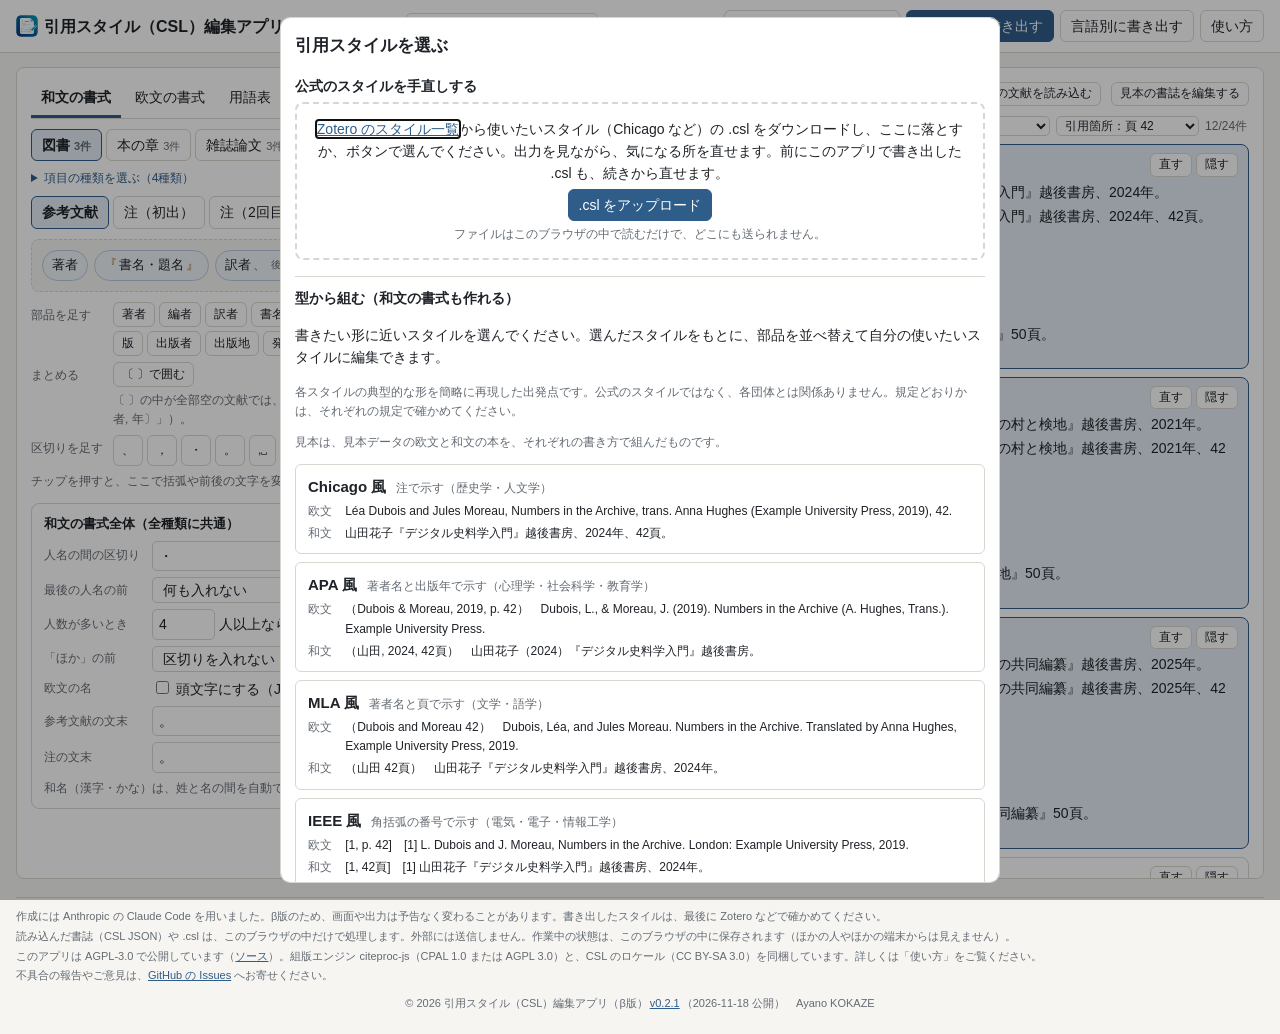
==== commit f58b9c7b: "プレビューの上に「自分の文献を読み込む」ボタンを置き、v0.2.1 にする CSL JSON の読み込みは「見本の書誌を編集する」の中にしかなく、見つけにくかった。  Co-Authored-By: " ====
--- a/docs/index.html
+++ b/docs/index.html
@@ -311,6 +311,7 @@
       <span class="spacer"></span>
       <span id="previewFilter" class="filter"></span>
       <button id="btnResetItems" type="button" class="small-btn" hidden>見本に戻す</button>
+      <button id="btnImportItems" type="button" class="small-btn" title="Zotero で文献を選んで右クリック →「選択された項目をエクスポート...」→ 形式「CSL JSON」で保存したファイル（.json）を選びます。いまの文献と入れ替わります">自分の文献を読み込む</button>
       <button id="btnAddItem" type="button" class="small-btn">見本の書誌を編集する</button>
     </div>
     <div id="previewError" class="error" hidden></div>
@@ -323,7 +324,7 @@
   <p>読み込んだ書誌（CSL JSON）や .csl は、このブラウザの中だけで処理します。外部には送信しません。作業中の状態は、このブラウザの中に保存されます（ほかの人やほかの端末からは見えません）。</p>
   <p>このアプリは AGPL-3.0 で公開しています（<a href="https://github.com/ayanosk/csl-editor">ソース</a>）。組版エンジン citeproc-js（CPAL 1.0 または AGPL 3.0）と、CSL のロケール（CC BY-SA 3.0）を同梱しています。詳しくは「使い方」をご覧ください。</p>
   <p>不具合の報告やご意見は、<a href="https://github.com/ayanosk/csl-editor/issues" target="_blank" rel="noopener">GitHub の Issues</a> へお寄せください。</p>
-  <p class="copyright">© 2026 引用スタイル（CSL）編集アプリ（β版）<button id="btnChangelog" type="button" class="link-btn" title="更新履歴を見る">v0.2.0</button>（2026-11-14 公開）　Ayano KOKAZE</p>
+  <p class="copyright">© 2026 引用スタイル（CSL）編集アプリ（β版）<button id="btnChangelog" type="button" class="link-btn" title="更新履歴を見る">v0.2.1</button>（2026-11-18 公開）　Ayano KOKAZE</p>
 </footer>
 
 <dialog id="dlgStarter">
@@ -382,6 +383,11 @@
     <h2>更新履歴</h2>
     <div class="changelog"><p>このアプリの版ごとの変更を記録します。新しい版が上です。</p>
 <p><b>版の付け方</b>：β版の間は <code>0.機能.修正</code> とします。機能を足したら真ん中の数字を、不具合の修正だけなら末尾の数字を上げます。β版を外すときに <code>1.0.0</code> にします。アプリのフッターに出る版と日付は、この一覧のいちばん上の版から取ります。</p>
+<h3>v0.2.1　2026-11-18</h3>
+<h4>変更</h4>
+<ul><li>
+プレビューの上に「自分の文献を読み込む」ボタンを置いた。これまで CSL JSON の読み込みは「見本の書誌を編集する」の中にしかなく、見つけにくかった。公式のスタイルを手直しする画面でも同じ場所から読み込める。
+</li></ul>
 <h3>v0.2.0　2026-11-14</h3>
 <h4>追加</h4>
 <ul><li>
@@ -432,7 +438,7 @@
     <ol class="help-steps">
       <li><b>公式のスタイルを手直しする</b>：<a href="https://www.zotero.org/styles" target="_blank" rel="noopener">Zotero のスタイル一覧</a>からダウンロードした .csl を、最初の画面でアップロードします。左の上で「微調整」と「大幅修正」を選べます。<b>微調整</b>では、元のスタイルの書き方にそのまま手を入れます。右のプレビューで直したい箇所を押すと、その部品と、同じ部品から出ている所がすべて光り、左で前後の文字・区切り・斜体などを直したり、出さないようにしたり、隣の部品と入れ替えたりできます。手を入れた箇所は一覧になり、1件ずつ元に戻せます。<b>大幅修正</b>では、元のスタイルを部品（チップ）に移し、下の「部品を並べる」と同じように、資料の種類ごとに部品を足したり並べ替えたりできます。和文の書式も入るので、多言語版を作れます。元のスタイルと出力が違う見本は、上の帯に一覧で出ます。元のスタイルの手を入れていない部分は、そのまま残ります。</li>
       <li><b>引用スタイルを選ぶ</b>：最初に開く画面です（あとから「引用スタイルを選び直す」かアプリ名を押すと、また開きます。いまの編集は置き換わります）。Chicago 風・APA 風・MLA 風・IEEE 風から、書きたい形に近いものを選びます。各スタイルの典型的な形を簡略に再現した出発点です。公式のスタイルではなく、各団体とは関係ありません。規定どおりかは、それぞれの規定で確かめてください。前に書き出した .csl があれば、それを読み込んで続きから直せます。</li>
-      <li><b>自分の文献で試す</b>：プレビューの「見本の書誌を編集する」から、Zotero の文献を取り込めます。Zotero で文献を選んで右クリック →「選択された項目をエクスポート...」→ 形式「CSL JSON」で保存したファイルを選ぶと、自分の文献でプレビューできます。読み込まなければ見本データで練習できます。プレビューの「見本の書誌を編集する」で文献を選んで直すことも、新しく入れることもできます。各文献の「直す」でも書き換えられます。「隠す」はその文献をプレビューに出さないだけで、データは残ります（プレビューの下の「隠した文献」から戻せます）。「参考文献を作成」でコピーした文章は使えません（整形済みの文字なので、組み直せないため）。</li>
+      <li><b>自分の文献で試す</b>：プレビューの「自分の文献を読み込む」から、Zotero の文献を取り込めます（「見本の書誌を編集する」の中からも取り込めます）。Zotero で文献を選んで右クリック →「選択された項目をエクスポート...」→ 形式「CSL JSON」で保存したファイルを選ぶと、自分の文献でプレビューできます。読み込まなければ見本データで練習できます。プレビューの「見本の書誌を編集する」で文献を選んで直すことも、新しく入れることもできます。各文献の「直す」でも書き換えられます。「隠す」はその文献をプレビューに出さないだけで、データは残ります（プレビューの下の「隠した文献」から戻せます）。「参考文献を作成」でコピーした文章は使えません（整形済みの文字なので、組み直せないため）。</li>
       <li><b>部品を並べる</b>：左の「和文の書式」「欧文の書式」で、資料の種類ごとに部品（チップ）を並べます。チップはドラッグか ← → で動かせます。押すと、括弧や前後の文字を変えられます。資料の種類は、図書・本の章・雑誌論文・ウェブページが既定です。学位論文や新聞記事などを別の並びで組みたいときは、「項目の種類を選ぶ」でチェックを入れます。チェックの無い種類は「その他」の並びで組みます。</li>
       <li><b>区切り</b>：チップの間には区切り（、 , . など）を置きます。区切りは両側に部品があるときだけ出ます。部品が空の文献では、<b>その部品と、その前の区切りが消えます</b>。</li>
       <li><b>まとめる</b>：「〔 〕で囲む」で部品をまとめると、中が全部空の文献では、まとまりごと消えます。たとえば「書名. 〔訳者, 出版者, 年〕」とまとめれば、訳者のいない本でも「書名. 出版者, 年」になります。括弧（ ）は、まとまりの前後に付けると、中身が無いときに空の括弧が残りません。Zotero の公開スタイルも、同じ仕組み（CSL の group）で空欄を処理しています。</li>
@@ -28950,6 +28956,7 @@
     $('btnStarter').addEventListener('click', openStarter);
     $('btnBrand').addEventListener('click', openStarter);
     $('btnPickItems').addEventListener('click', () => { $('dlgItemList').close(); readFile($('fileItems'), loadItems); });
+    $('btnImportItems').addEventListener('click', () => readFile($('fileItems'), loadItems));
     $('btnExport').addEventListener('click', exportCsl);
     $('btnExportSplit').addEventListener('click', openSplit);
     $('btnDoSplit').addEventListener('click', doSplit);
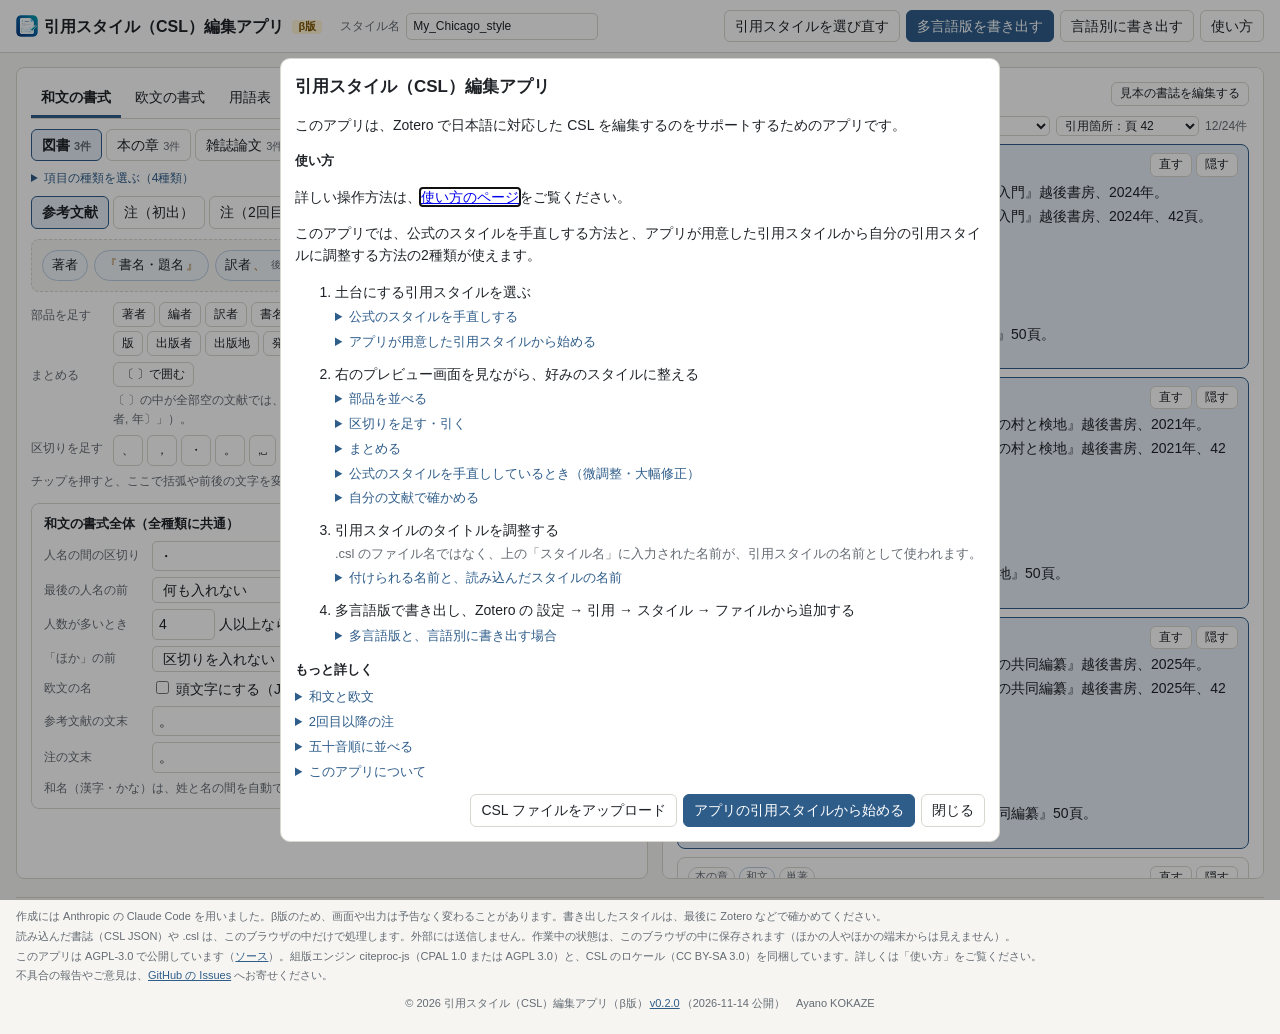
==== commit 9263f1f2: "使い方を初めの画面にし、手順を4段と折り畳みに整理する Co-Authored-By: Claude Opus 5.5 <noreply@anthropic.com>" ====
--- a/docs/index.html
+++ b/docs/index.html
@@ -208,7 +208,12 @@
 .starter-list .how { font-size: 12px; font-weight: 400; color: var(--muted); margin-left: 10px; }
 .starter-list .ex { display: grid; grid-template-columns: 2.6em 1fr; gap: 6px; font-size: 12px; margin-top: 3px; }
 .starter-list .ex-k { color: var(--muted); }
-.help-steps li { margin-bottom: 6px; }
+.help-steps > li { margin-bottom: 10px; }
+.help-steps details, #dlgHelp form > details { margin: 4px 0 0 0; }
+.help-steps details p, #dlgHelp form > details p, #dlgHelp form > details ul { margin: 4px 0 6px 1.1em; font-size: 13px; }
+#dlgHelp summary { cursor: pointer; color: var(--accent); font-size: 13px; }
+.help-actions { gap: 8px; }
+.help-note { margin: 2px 0; font-size: 13px; color: var(--muted); }
 .toast {
   position: fixed; bottom: 18px; left: 50%; transform: translateX(-50%); background: var(--ink); color: var(--panel);
   padding: 8px 16px; border-radius: 6px; font-size: 13px; z-index: 20;
@@ -311,7 +316,6 @@
       <span class="spacer"></span>
       <span id="previewFilter" class="filter"></span>
       <button id="btnResetItems" type="button" class="small-btn" hidden>見本に戻す</button>
-      <button id="btnImportItems" type="button" class="small-btn" title="Zotero で文献を選んで右クリック →「選択された項目をエクスポート...」→ 形式「CSL JSON」で保存したファイル（.json）を選びます。いまの文献と入れ替わります">自分の文献を読み込む</button>
       <button id="btnAddItem" type="button" class="small-btn">見本の書誌を編集する</button>
     </div>
     <div id="previewError" class="error" hidden></div>
@@ -324,7 +328,7 @@
   <p>読み込んだ書誌（CSL JSON）や .csl は、このブラウザの中だけで処理します。外部には送信しません。作業中の状態は、このブラウザの中に保存されます（ほかの人やほかの端末からは見えません）。</p>
   <p>このアプリは AGPL-3.0 で公開しています（<a href="https://github.com/ayanosk/csl-editor">ソース</a>）。組版エンジン citeproc-js（CPAL 1.0 または AGPL 3.0）と、CSL のロケール（CC BY-SA 3.0）を同梱しています。詳しくは「使い方」をご覧ください。</p>
   <p>不具合の報告やご意見は、<a href="https://github.com/ayanosk/csl-editor/issues" target="_blank" rel="noopener">GitHub の Issues</a> へお寄せください。</p>
-  <p class="copyright">© 2026 引用スタイル（CSL）編集アプリ（β版）<button id="btnChangelog" type="button" class="link-btn" title="更新履歴を見る">v0.2.1</button>（2026-11-18 公開）　Ayano KOKAZE</p>
+  <p class="copyright">© 2026 引用スタイル（CSL）編集アプリ（β版）<button id="btnChangelog" type="button" class="link-btn" title="更新履歴を見る">v0.2.0</button>（2026-11-14 公開）　Ayano KOKAZE</p>
 </footer>
 
 <dialog id="dlgStarter">
@@ -383,11 +387,6 @@
     <h2>更新履歴</h2>
     <div class="changelog"><p>このアプリの版ごとの変更を記録します。新しい版が上です。</p>
 <p><b>版の付け方</b>：β版の間は <code>0.機能.修正</code> とします。機能を足したら真ん中の数字を、不具合の修正だけなら末尾の数字を上げます。β版を外すときに <code>1.0.0</code> にします。アプリのフッターに出る版と日付は、この一覧のいちばん上の版から取ります。</p>
-<h3>v0.2.1　2026-11-18</h3>
-<h4>変更</h4>
-<ul><li>
-プレビューの上に「自分の文献を読み込む」ボタンを置いた。これまで CSL JSON の読み込みは「見本の書誌を編集する」の中にしかなく、見つけにくかった。公式のスタイルを手直しする画面でも同じ場所から読み込める。
-</li></ul>
 <h3>v0.2.0　2026-11-14</h3>
 <h4>追加</h4>
 <ul><li>
@@ -426,45 +425,85 @@
 </li><li>
 2026-11-13：大幅修正、アイコン、フッターの表示、問い合わせ先（Issues）を加え、全体の重複を整理する。
 </li></ul></div>
-    <p class="muted small">この HTML を組んだ日：2026-11-18。不具合の報告やご意見は、<a href="https://github.com/ayanosk/csl-editor/issues" target="_blank" rel="noopener">GitHub の Issues</a> へお寄せください。</p>
+    <p class="muted small">この HTML を組んだ日：2026-11-19。不具合の報告やご意見は、<a href="https://github.com/ayanosk/csl-editor/issues" target="_blank" rel="noopener">GitHub の Issues</a> へお寄せください。</p>
     <div class="dlg-actions"><button value="cancel">閉じる</button></div>
   </form>
 </dialog>
 
 <dialog id="dlgHelp">
   <form method="dialog">
-    <h2>使い方</h2>
-    <p>画面の図つきの説明は、<a href="https://ayanosk.github.io/csl-editor/guide/" target="_blank" rel="noopener">使い方のページ</a>にあります。</p>
+    <h2>引用スタイル（CSL）編集アプリ</h2>
+    <p>このアプリは、Zotero で日本語に対応した CSL を編集するのをサポートするためのアプリです。</p>
+    <h3>使い方</h3>
+    <p>詳しい操作方法は、<a href="https://ayanosk.github.io/csl-editor/guide/" target="_blank" rel="noopener">使い方のページ</a>をご覧ください。</p>
+    <p>このアプリでは、公式のスタイルを手直しする方法と、アプリが用意した引用スタイルから自分の引用スタイルに調整する方法の2種類が使えます。</p>
     <ol class="help-steps">
-      <li><b>公式のスタイルを手直しする</b>：<a href="https://www.zotero.org/styles" target="_blank" rel="noopener">Zotero のスタイル一覧</a>からダウンロードした .csl を、最初の画面でアップロードします。左の上で「微調整」と「大幅修正」を選べます。<b>微調整</b>では、元のスタイルの書き方にそのまま手を入れます。右のプレビューで直したい箇所を押すと、その部品と、同じ部品から出ている所がすべて光り、左で前後の文字・区切り・斜体などを直したり、出さないようにしたり、隣の部品と入れ替えたりできます。手を入れた箇所は一覧になり、1件ずつ元に戻せます。<b>大幅修正</b>では、元のスタイルを部品（チップ）に移し、下の「部品を並べる」と同じように、資料の種類ごとに部品を足したり並べ替えたりできます。和文の書式も入るので、多言語版を作れます。元のスタイルと出力が違う見本は、上の帯に一覧で出ます。元のスタイルの手を入れていない部分は、そのまま残ります。</li>
-      <li><b>引用スタイルを選ぶ</b>：最初に開く画面です（あとから「引用スタイルを選び直す」かアプリ名を押すと、また開きます。いまの編集は置き換わります）。Chicago 風・APA 風・MLA 風・IEEE 風から、書きたい形に近いものを選びます。各スタイルの典型的な形を簡略に再現した出発点です。公式のスタイルではなく、各団体とは関係ありません。規定どおりかは、それぞれの規定で確かめてください。前に書き出した .csl があれば、それを読み込んで続きから直せます。</li>
-      <li><b>自分の文献で試す</b>：プレビューの「自分の文献を読み込む」から、Zotero の文献を取り込めます（「見本の書誌を編集する」の中からも取り込めます）。Zotero で文献を選んで右クリック →「選択された項目をエクスポート...」→ 形式「CSL JSON」で保存したファイルを選ぶと、自分の文献でプレビューできます。読み込まなければ見本データで練習できます。プレビューの「見本の書誌を編集する」で文献を選んで直すことも、新しく入れることもできます。各文献の「直す」でも書き換えられます。「隠す」はその文献をプレビューに出さないだけで、データは残ります（プレビューの下の「隠した文献」から戻せます）。「参考文献を作成」でコピーした文章は使えません（整形済みの文字なので、組み直せないため）。</li>
-      <li><b>部品を並べる</b>：左の「和文の書式」「欧文の書式」で、資料の種類ごとに部品（チップ）を並べます。チップはドラッグか ← → で動かせます。押すと、括弧や前後の文字を変えられます。資料の種類は、図書・本の章・雑誌論文・ウェブページが既定です。学位論文や新聞記事などを別の並びで組みたいときは、「項目の種類を選ぶ」でチェックを入れます。チェックの無い種類は「その他」の並びで組みます。</li>
-      <li><b>区切り</b>：チップの間には区切り（、 , . など）を置きます。区切りは両側に部品があるときだけ出ます。部品が空の文献では、<b>その部品と、その前の区切りが消えます</b>。</li>
-      <li><b>まとめる</b>：「〔 〕で囲む」で部品をまとめると、中が全部空の文献では、まとまりごと消えます。たとえば「書名. 〔訳者, 出版者, 年〕」とまとめれば、訳者のいない本でも「書名. 出版者, 年」になります。括弧（ ）は、まとまりの前後に付けると、中身が無いときに空の括弧が残りません。Zotero の公開スタイルも、同じ仕組み（CSL の group）で空欄を処理しています。</li>
-      <li><b>書き出す</b>：スタイル名は半角の英字・数字と <code>_</code> <code>-</code> <code>.</code> <code>( )</code> と空白で付けます（日本語は使えません）。型から始めたときのスタイル名は My_Chicago_style のようになります。前に書き出した .csl を読み込むと、ファイル名に _edited を付けた名前になり、ID も新しくなります（Zotero では元のスタイルと別に入ります。_edited の付いたものをもう一度読み込んで直したときは、名前も ID もそのままなので、Zotero では同じスタイルの更新になります）。ふつうは「多言語版を書き出す」で、和文と欧文を1つのスタイルで書き分けます。Zotero でも、文献の「言語」欄に <code>ja</code> や <code>en</code> が入っていれば、そのまま書き分けます（入れるときに確認の画面が出る場合があります。OK で入れられます）。言語による書き分けに対応しないソフト（pandoc など）で使うときは「言語別に書き出す」で、書式ごとのスタイルを作ります（2つ以上選ぶと zip にまとめます）。保存したら、Zotero の 設定 → 引用 →「＋」から入れます。</li>
+      <li>土台にする引用スタイルを選ぶ
+        <details><summary>公式のスタイルを手直しする</summary>
+          <p><a href="https://www.zotero.org/styles" target="_blank" rel="noopener">Zotero のスタイル一覧</a>からダウンロードした .csl を、最初の画面でアップロードします。前にこのアプリで書き出した .csl も、続きから直せます。</p>
+        </details>
+        <details><summary>アプリが用意した引用スタイルから始める</summary>
+          <p>Chicago 風・APA 風・MLA 風・IEEE 風から、書きたい形に近いものを選びます。各スタイルの典型的な形を簡略に再現した出発点です。公式のスタイルではなく、各団体とは関係ありません。規定どおりかは、それぞれの規定で確かめてください。</p>
+          <p>最初の画面は、あとから「引用スタイルを選び直す」かアプリ名を押すことで、また開きます。<b>ただしそれまでの編集は破棄されるため、後から復元したい場合は一度書き出してください。</b>書き出した .csl は、最初の画面でアップロードすると続きから直せます。</p>
+        </details>
+      </li>
+      <li>右のプレビュー画面を見ながら、好みのスタイルに整える
+        <details><summary>部品を並べる</summary>
+          <p>左の「和文の書式」「欧文の書式」で、資料の種類ごとに部品（チップ）を並べます。チップはドラッグか ← → で動かせます。押すと、括弧や前後の文字を変えられます。</p>
+          <p>資料の種類は、図書・本の章・雑誌論文・ウェブページが既定です。学位論文や新聞記事などを別の並びで組みたいときは、「項目の種類を選ぶ」でチェックを入れます。チェックの無い種類は「その他」の並びで組みます。</p>
+        </details>
+        <details><summary>区切りを足す・引く</summary>
+          <p>チップの間には区切り（、 , . など）を置きます。区切りは両側に部品があるときだけ出ます。部品が空の文献では、その部品と、その前の区切りが消えます。</p>
+        </details>
+        <details><summary>まとめる</summary>
+          <p>「〔 〕で囲む」で部品をまとめると、中が全部空の文献では、まとまりごと消えます。たとえば「書名. 〔訳者, 出版者, 年〕」とまとめれば、訳者のいない本でも「書名. 出版者, 年」になります。括弧（ ）は、まとまりの前後に付けると、中身が無いときに空の括弧が残りません。Zotero の公開スタイルも、同じ仕組み（CSL の group）で空欄を処理しています。</p>
+        </details>
+        <details><summary>公式のスタイルを手直ししているとき（微調整・大幅修正）</summary>
+          <p>左の上で「微調整」と「大幅修正」を選べます。</p>
+          <p>微調整では、元のスタイルの書き方にそのまま手を入れます。右のプレビューで直したい箇所を押すと、その部品と、同じ部品から出ている所がすべて光り、左で前後の文字・区切り・斜体などを直したり、出さないようにしたり、隣の部品と入れ替えたりできます。手を入れた箇所は一覧になり、1件ずつ元に戻せます。</p>
+          <p>大幅修正では、元のスタイルを部品（チップ）に移し、「部品を並べる」と同じように、資料の種類ごとに部品を足したり並べ替えたりできます。和文の書式も入るので、多言語版を作れます。元のスタイルと出力が違う見本は、上の帯に一覧で出ます。元のスタイルの手を入れていない部分は、そのまま残ります。</p>
+        </details>
+        <details><summary>自分の文献で確かめる</summary>
+          <p>プレビューの「見本の書誌を編集する」から、Zotero の文献を取り込めます。Zotero で文献を選んで右クリック →「選択された項目をエクスポート...」→ 形式「CSL JSON」で保存したファイルを選ぶと、自分の文献でプレビューできます。読み込まなければ見本データで練習できます。</p>
+          <p>同じ画面で文献を選んで直すことも、新しく入れることもできます。各文献の「直す」でも書き換えられます。「隠す」はその文献をプレビューに出さないだけで、データは残ります（プレビューの下の「隠した文献」から戻せます）。「参考文献を作成」でコピーした文章は使えません（整形済みの文字なので、組み直せないため）。</p>
+        </details>
+      </li>
+      <li>引用スタイルのタイトルを調整する
+        <p class="help-note">.csl のファイル名ではなく、上の「スタイル名」に入力された名前が、引用スタイルの名前として使われます。</p>
+        <details><summary>付けられる名前と、読み込んだスタイルの名前</summary>
+          <p>スタイル名は半角の英字・数字と <code>_</code> <code>-</code> <code>.</code> <code>( )</code> と空白で付けます（日本語は使えません）。型から始めたときのスタイル名は My_Chicago_style のようになります。</p>
+          <p>前に書き出した .csl を読み込むと、ファイル名に _edited を付けた名前になり、ID も新しくなります（Zotero では元のスタイルと別に入ります）。_edited の付いたものをもう一度読み込んで直したときは、名前も ID もそのままなので、Zotero では同じスタイルの更新になります。</p>
+        </details>
+      </li>
+      <li>多言語版で書き出し、Zotero の 設定 → 引用 → スタイル → ファイルから追加する
+        <details><summary>多言語版と、言語別に書き出す場合</summary>
+          <p>多言語版は、和文と欧文を1つのスタイルで書き分けます。Zotero でも、文献の「言語」欄に <code>ja</code> や <code>en</code> が入っていれば、そのまま書き分けます（入れるときに確認の画面が出る場合があります。OK で入れられます）。</p>
+          <p>言語による書き分けに対応しないソフト（pandoc など）で使うときは「言語別に書き出す」で、書式ごとのスタイルを作ります（2つ以上選ぶと zip にまとめます）。</p>
+        </details>
+      </li>
     </ol>
-    <h3>和文と欧文</h3>
-    <p>どちらの書式で組むかは、Zotero の「言語」欄で決まります。<code>ja</code> なら和文、<code>en</code> <code>fr</code> <code>de</code> などなら欧文です。欄が空の文献は和文の書式で組みます。プレビューに警告が出たら、Zotero で言語欄を直してください。</p>
-    <p>多言語版は、Zotero（Word・Google ドキュメントのプラグイン）でも、LaTeX の citation-style-language パッケージ（citeproc-lua）でも、言語欄に従って書き分けます。pandoc は言語による書き分けを読めないので、「言語別に書き出す」で作ったスタイルを使います。</p>
-    <p>英語は「欧文の書式」が既定です。フランス語の文献は « » や「et」で組みたい、など言語ごとに変えたいときは、「＋ 言語ごとの書式」から言語コード（<code>fr</code> <code>de</code> など）を入れて足します。その言語の文献だけが、足した書式で組まれます。</p>
-    <h3>2回目以降の注</h3>
-    <p>注形式では、「注（2回目以降）」と「注（直前と同じ文書）」の並びを別に作れます。間に別の注を挟んで同じ文書を引くと短縮形（山田『デジタル史料学入門』50頁）、直前の注と同じ文書なら「同上」（頁も同じなら「同上。」、頁が違えば「同上、45頁。」）になります。短縮形の題名には Zotero の「短いタイトル」欄が使われます。書き分けは「全体の設定」で切れます。</p>
-    <h3>五十音順に並べる</h3>
-    <p>Zotero には読みの欄がないので、「その他（Extra）」欄で代用します。和文の文献の Extra 欄の<b>1行目</b>に、著者の読みをひらがなで入れ（例：<code>やまだ はなこ</code>）、「全体の設定」の「参考文献の並び」で「読みで五十音順に並べる」を選びます。Extra 欄は、組版エンジンには CSL の <code>note</code> として渡ります。</p>
-    <ul>
-      <li>読みのない和文の文献は、読みのある文献の後ろに、著者名の文字コード順で並びます。プレビューに警告が出ます。</li>
-      <li>Extra 欄の1行目に別の文字（<code>Citation Key: …</code> など）があると、その文字で並びます。<code>original-date: 1990</code> のような CSL の変数の行は、先にあっても飛ばされます。</li>
-      <li>欧文の文献は、Extra 欄を見ずに著者名で並べます。</li>
-      <li>並び順は、プレビューの下の「参考文献の並び順を見る」で確かめられます。</li>
-    </ul>
-    <h3>CSL ではできないこと</h3>
-    <ul>
-      <li><b>読みの欄を持つこと</b>：Zotero と CSL には読みの欄がないので、上のように Extra 欄で代用します（読みを持てる Jurism という派生版もあります）。</li>
-    </ul>
-    <h3>このアプリについて</h3>
-    <p class="muted small">組版エンジンは citeproc-js 2.4.63（© 2009-2019 Frank Bennett、CPAL 1.0 または AGPL 3.0 の選択）。Zotero が中で使っているのと同じ版のエンジンですが、Zotero 側で手が入っているので、細かい出力が違うことがあります。最後は Zotero に入れて確かめてください。ロケールは CSL プロジェクトの locales-*.xml（日・英・仏・独・伊・西・蘭・葡・羅・露、CC BY-SA 3.0）。ライセンスの全文と、埋め込んだソースは、この HTML ファイルの中にそのまま入っています。作業中の状態はこのブラウザの中にだけ保存され、どこにも送られません。</p>
-    <div class="dlg-actions"><button value="cancel">閉じる</button></div>
+    <h3>もっと詳しく</h3>
+    <details><summary>和文と欧文</summary>
+      <p>どちらの書式で組むかは、Zotero の「言語」欄で決まります。<code>ja</code> なら和文、<code>en</code> <code>fr</code> <code>de</code> などなら欧文です。欄が空の文献は和文の書式で組みます。プレビューに警告が出たら、Zotero で言語欄を直してください。</p>
+      <p>多言語版は、Zotero（Word・Google ドキュメントのプラグイン）でも、LaTeX の citation-style-language パッケージ（citeproc-lua）でも、言語欄に従って書き分けます。pandoc は言語による書き分けを読めないので、「言語別に書き出す」で作ったスタイルを使います。</p>
+      <p>英語は「欧文の書式」が既定です。フランス語の文献は « » や「et」で組みたい、など言語ごとに変えたいときは、「＋ 言語ごとの書式」から言語コード（<code>fr</code> <code>de</code> など）を入れて足します。その言語の文献だけが、足した書式で組まれます。</p>
+    </details>
+    <details><summary>2回目以降の注</summary>
+      <p>注形式では、「注（2回目以降）」と「注（直前と同じ文書）」の並びを別に作れます。間に別の注を挟んで同じ文書を引くと短縮形（山田『デジタル史料学入門』50頁）、直前の注と同じ文書なら「同上」（頁も同じなら「同上。」、頁が違えば「同上、45頁。」）になります。短縮形の題名には Zotero の「短いタイトル」欄が使われます。書き分けは「全体の設定」で切れます。</p>
+    </details>
+    <details><summary>五十音順に並べる</summary>
+      <p>Zotero には読みの欄がないので、「その他（Extra）」欄で代用します。和文の文献の Extra 欄の1行目に、著者の読みをひ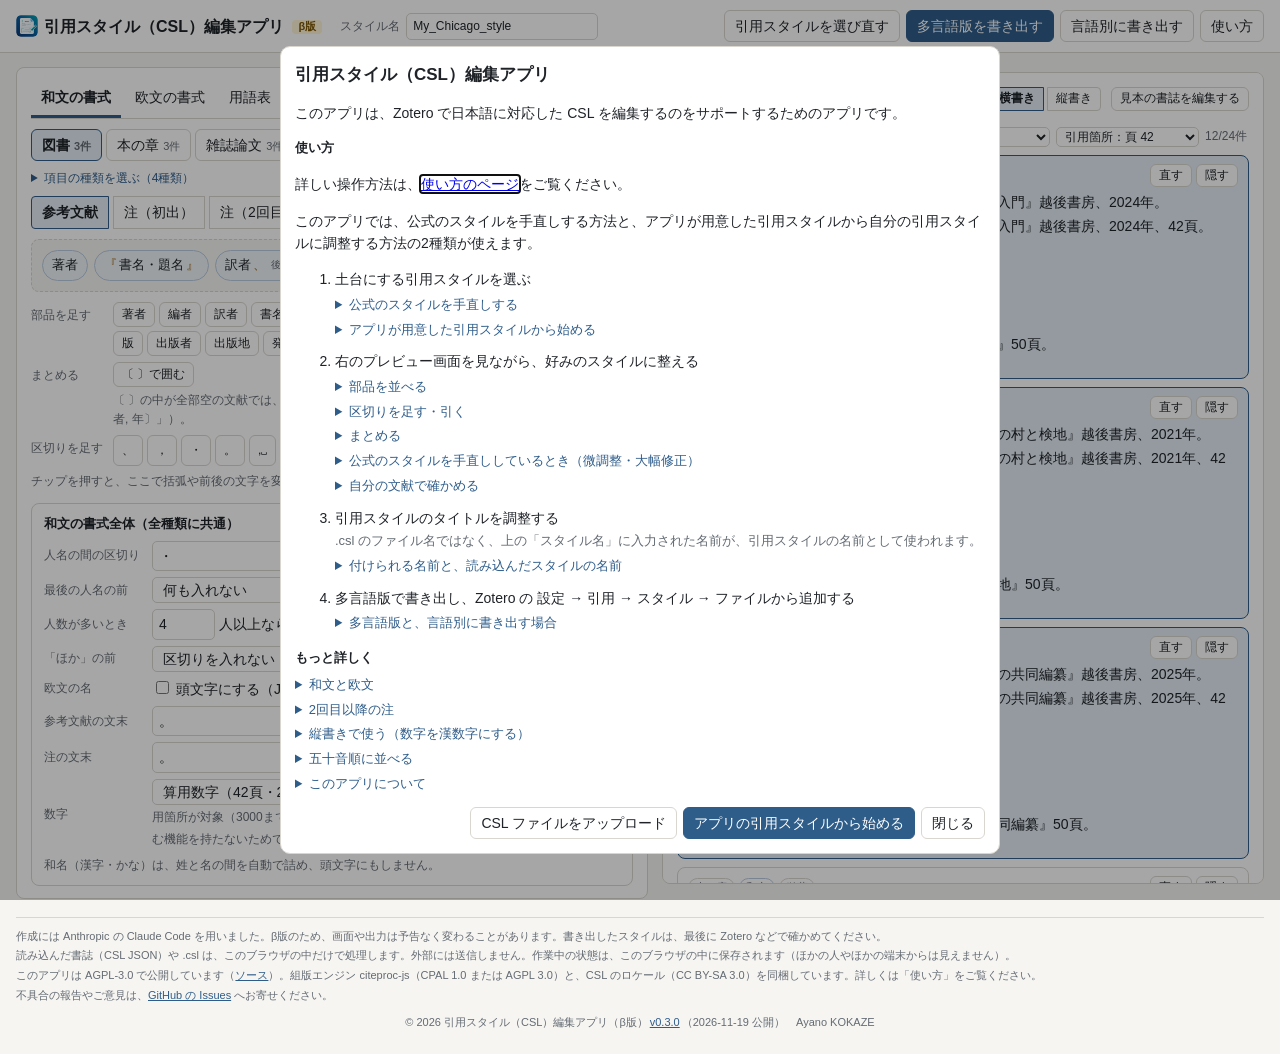
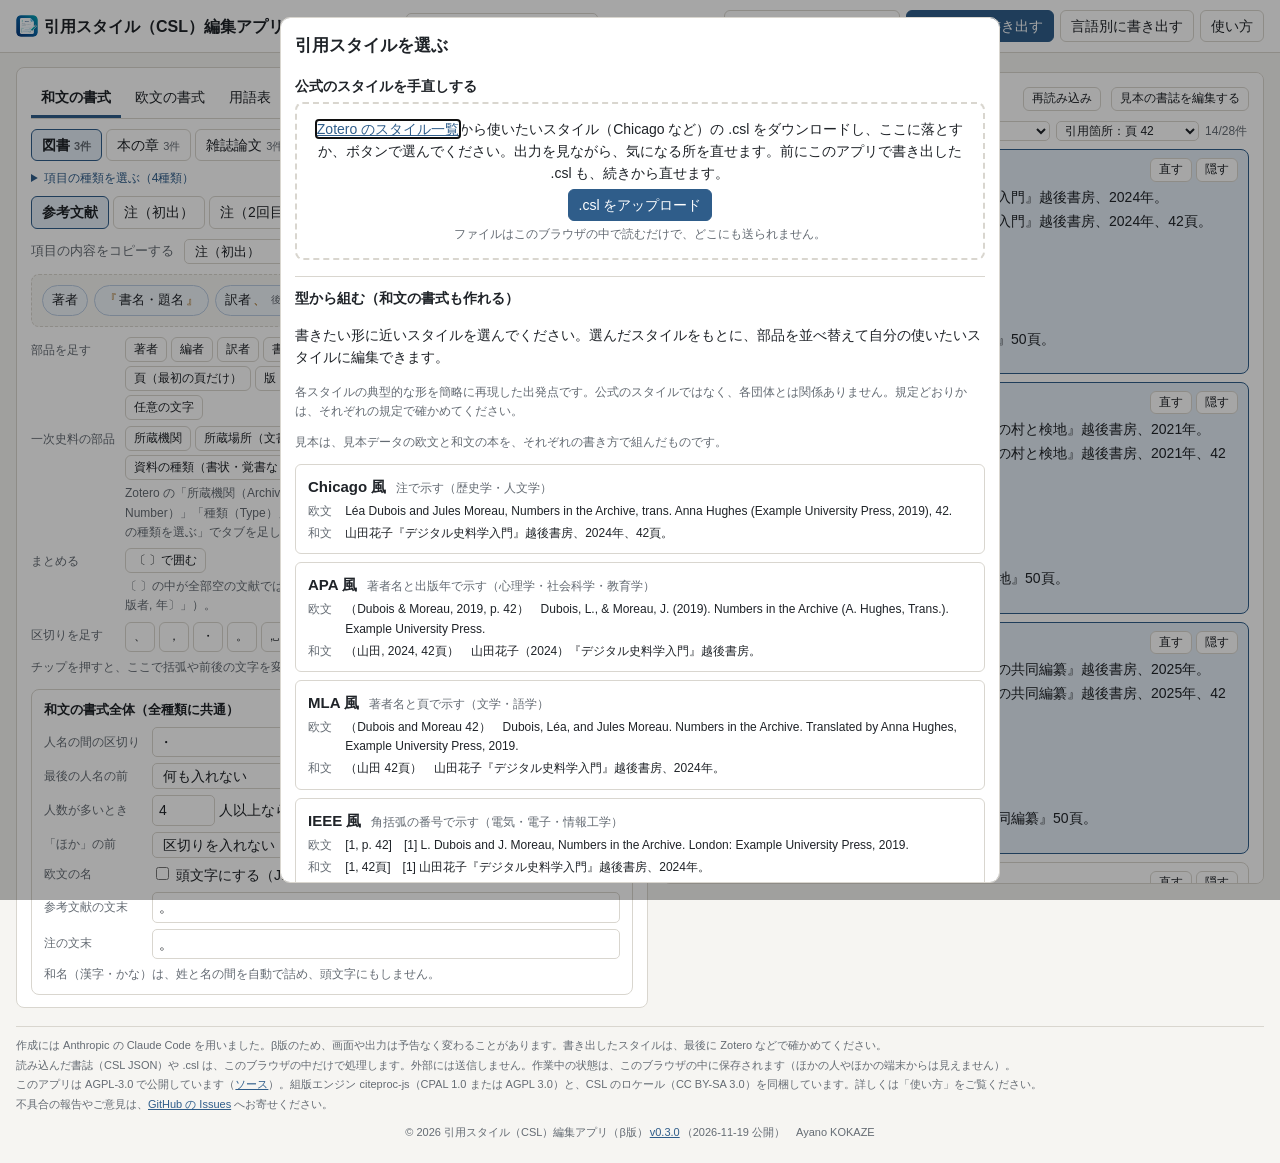
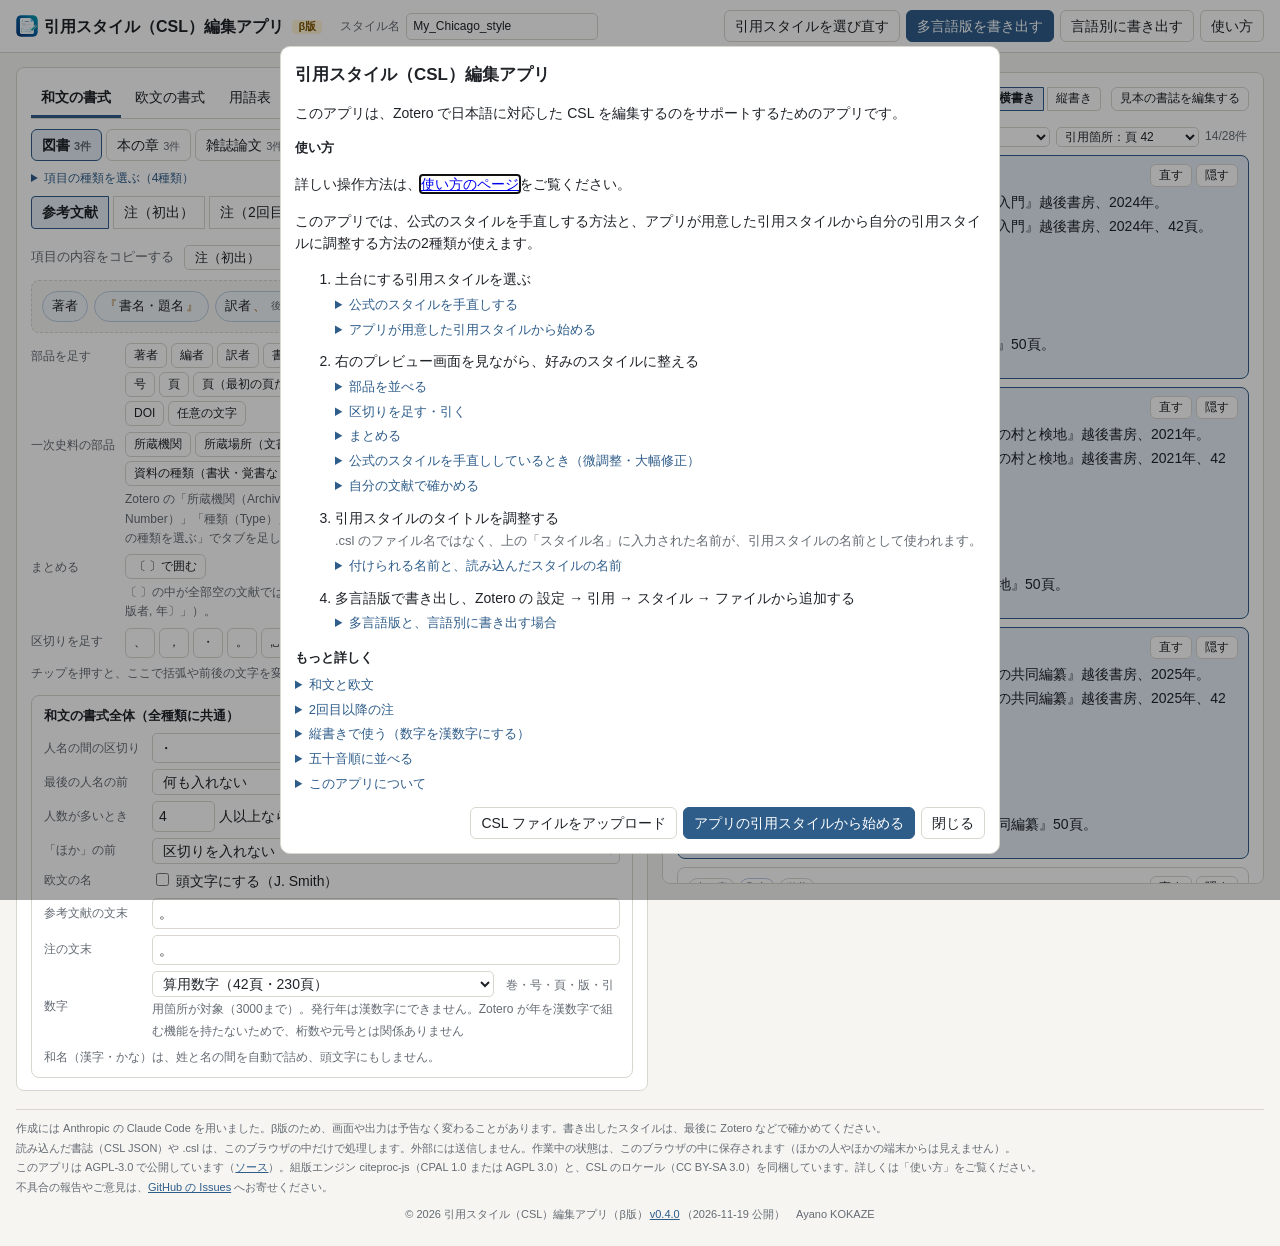
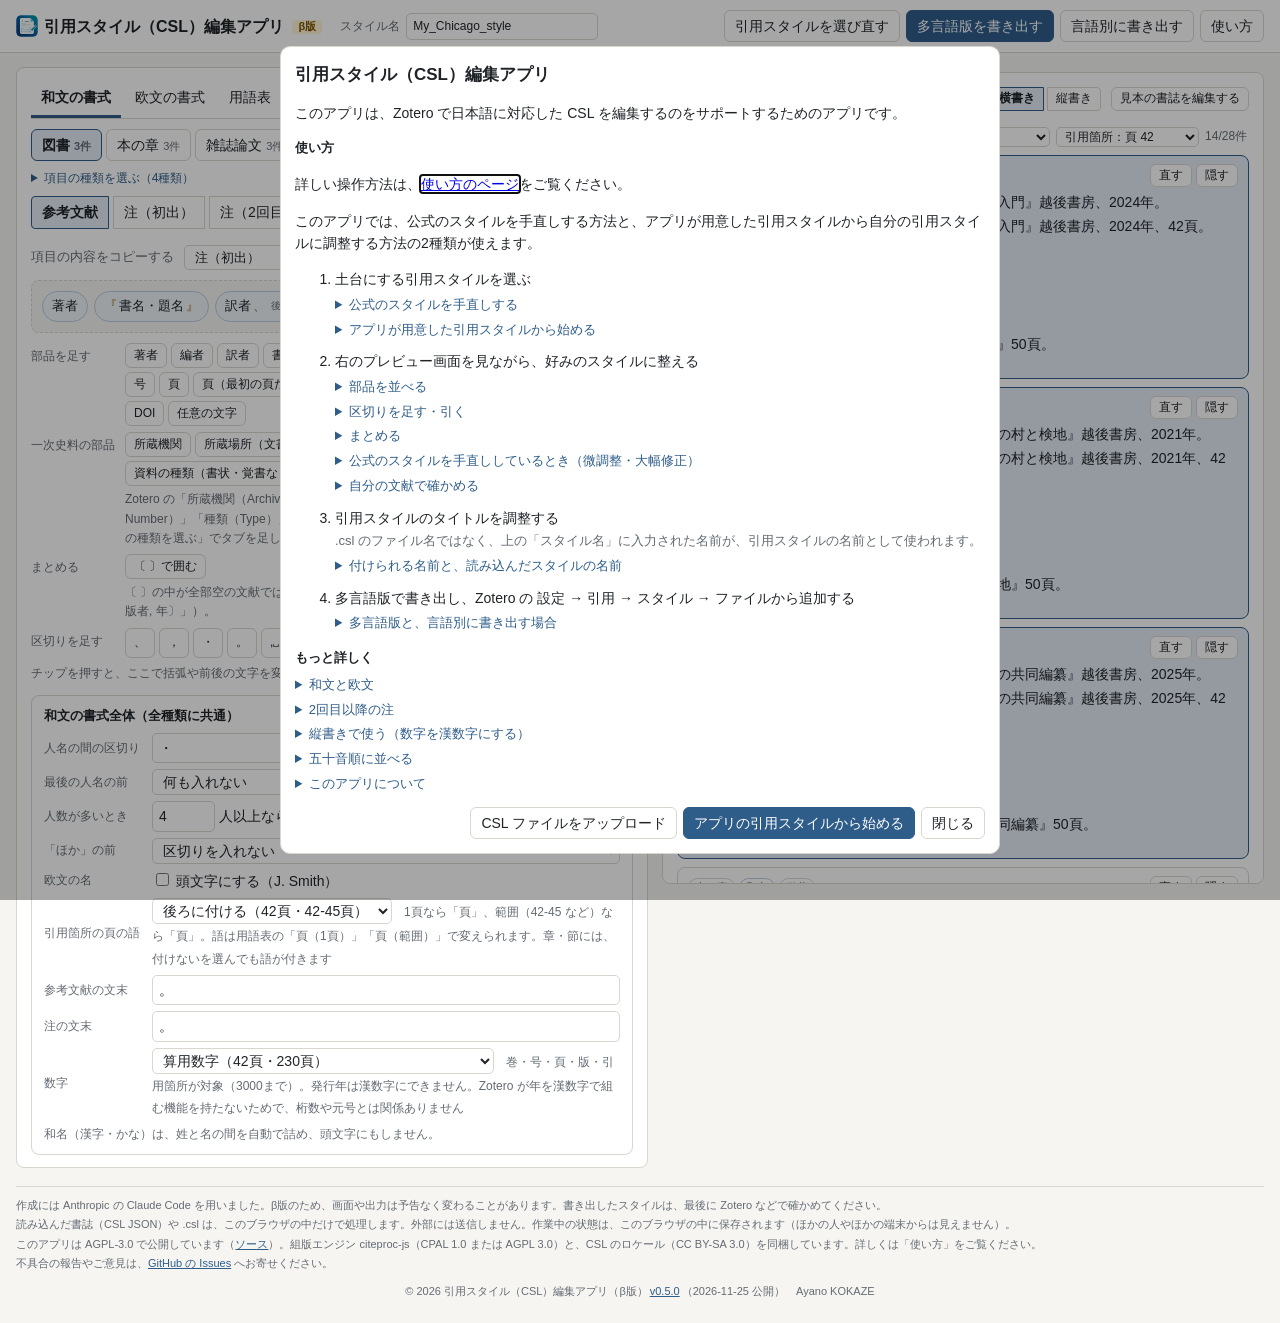
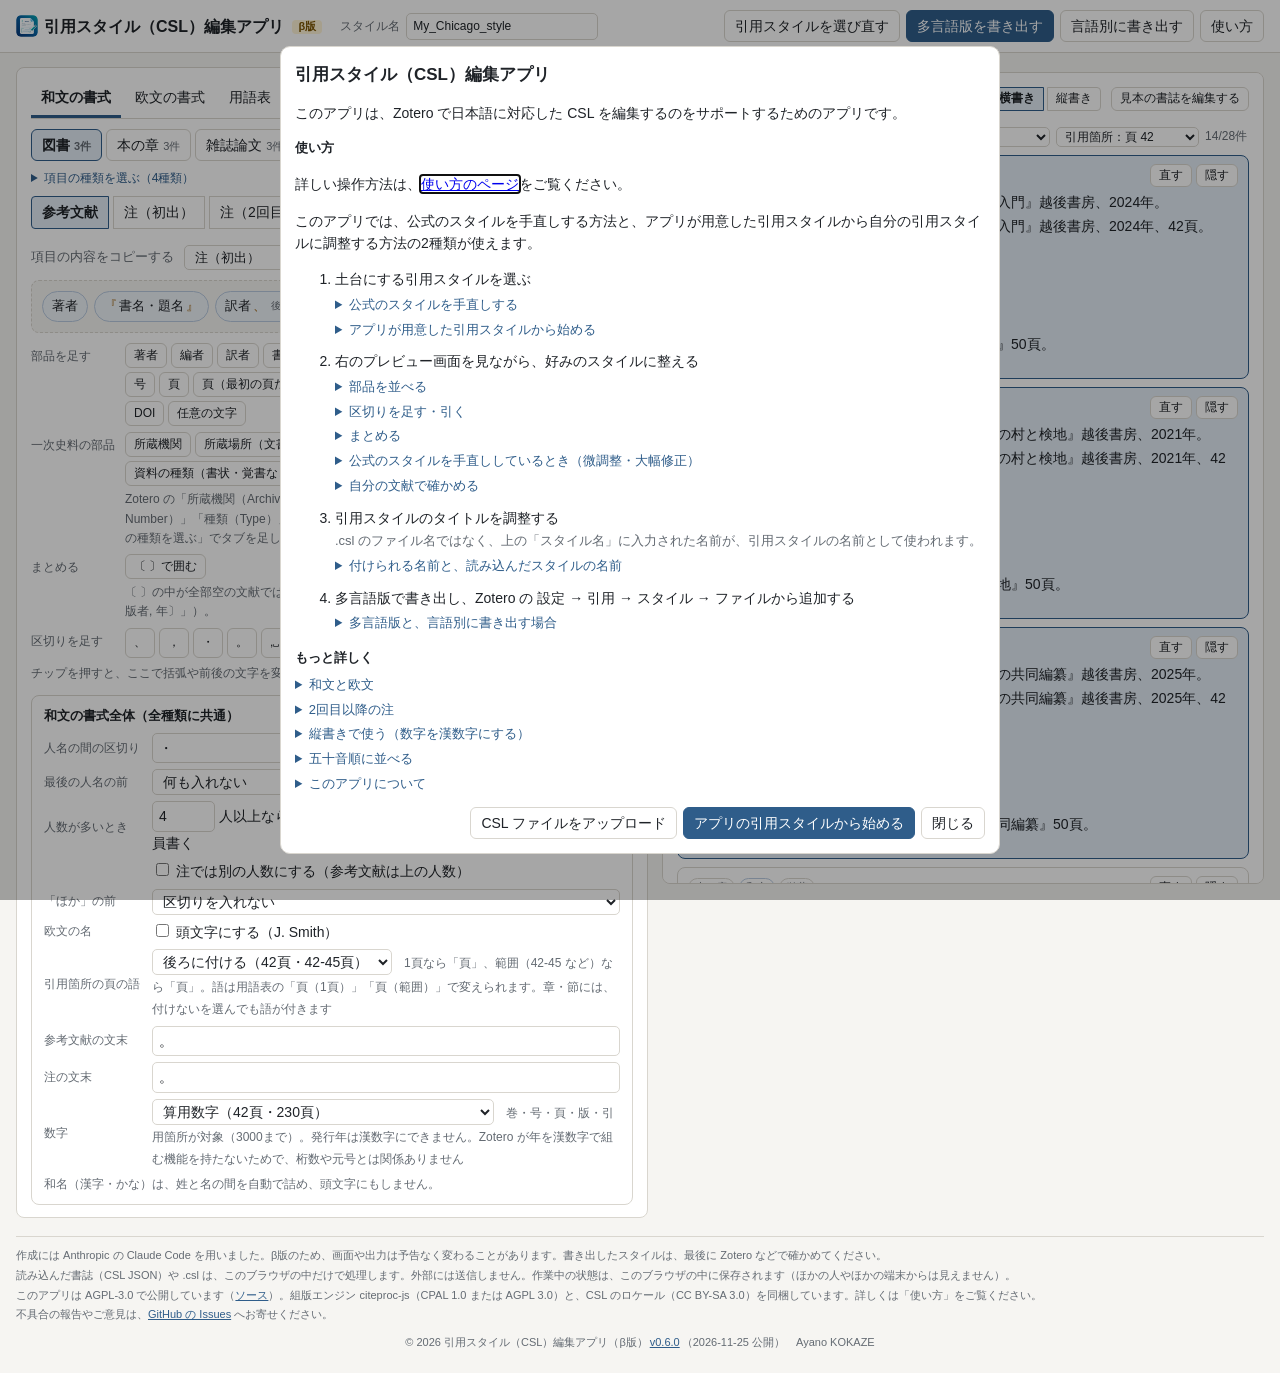
